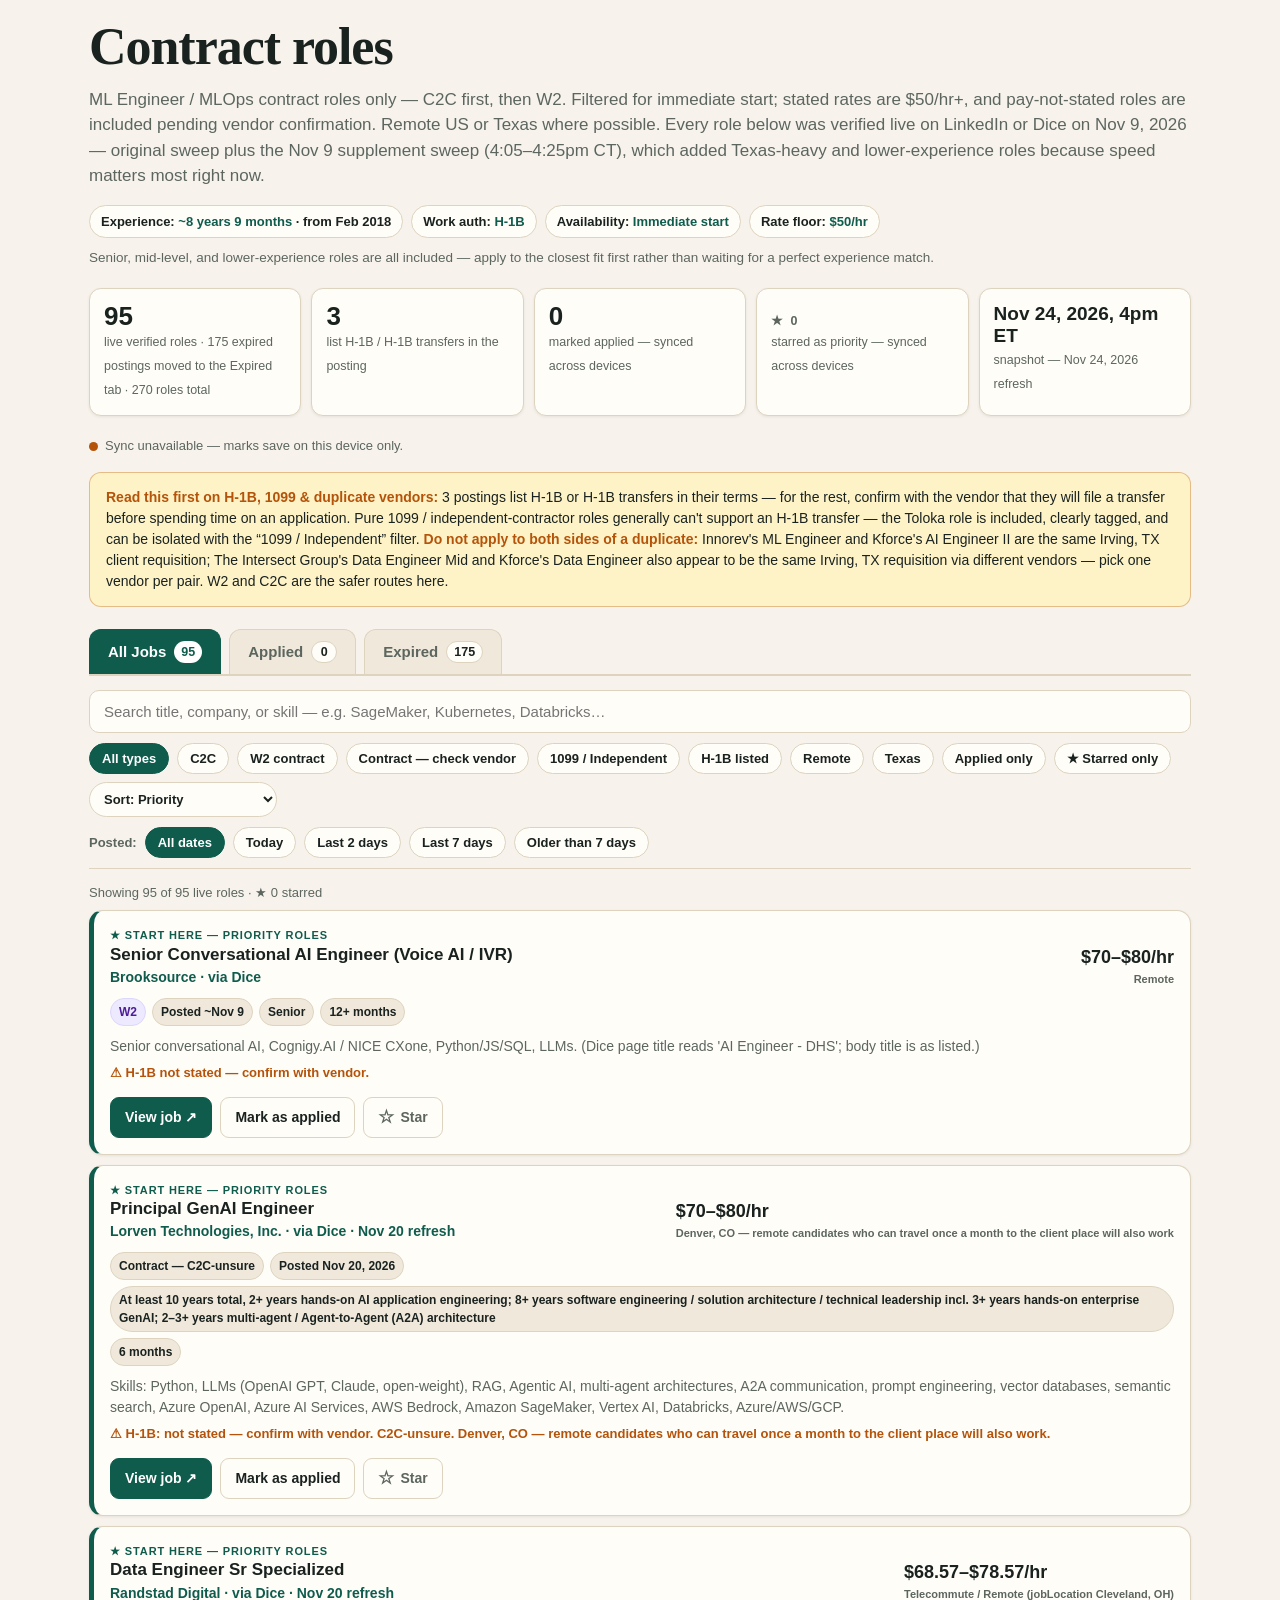
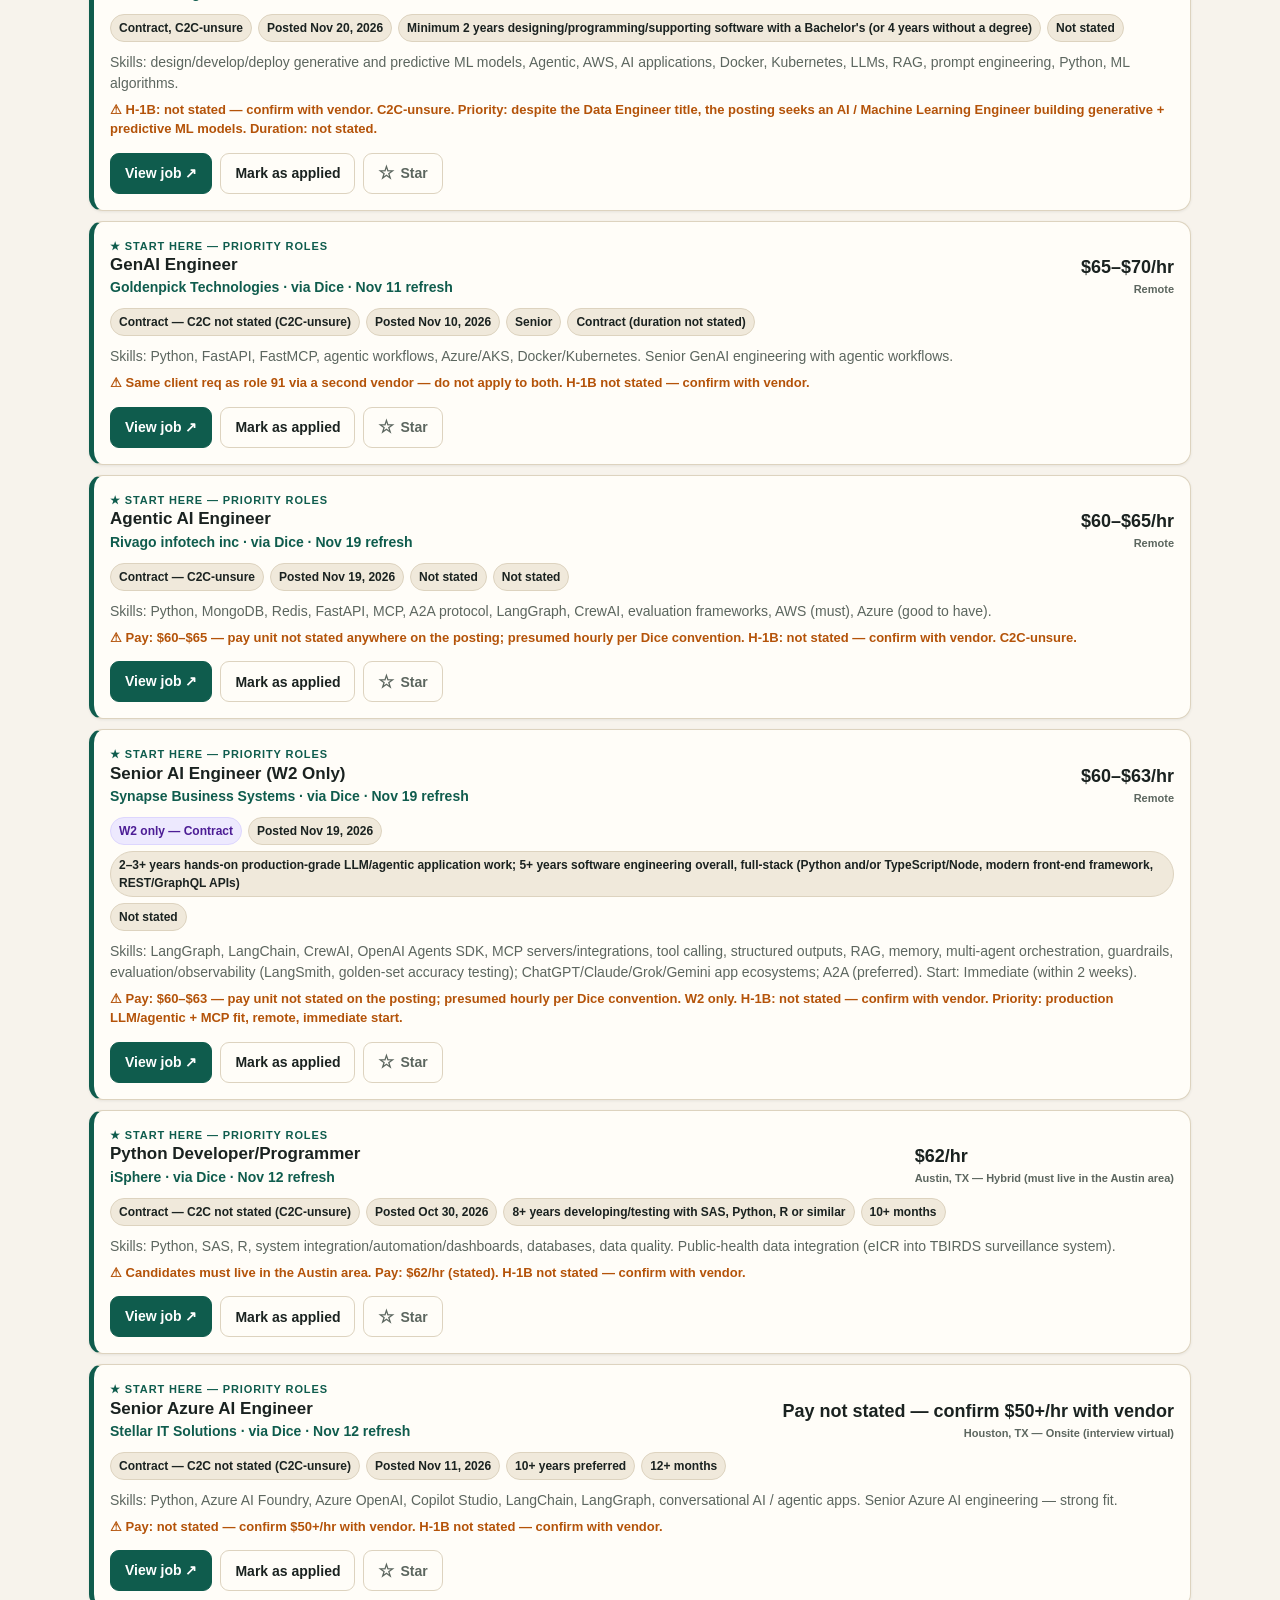
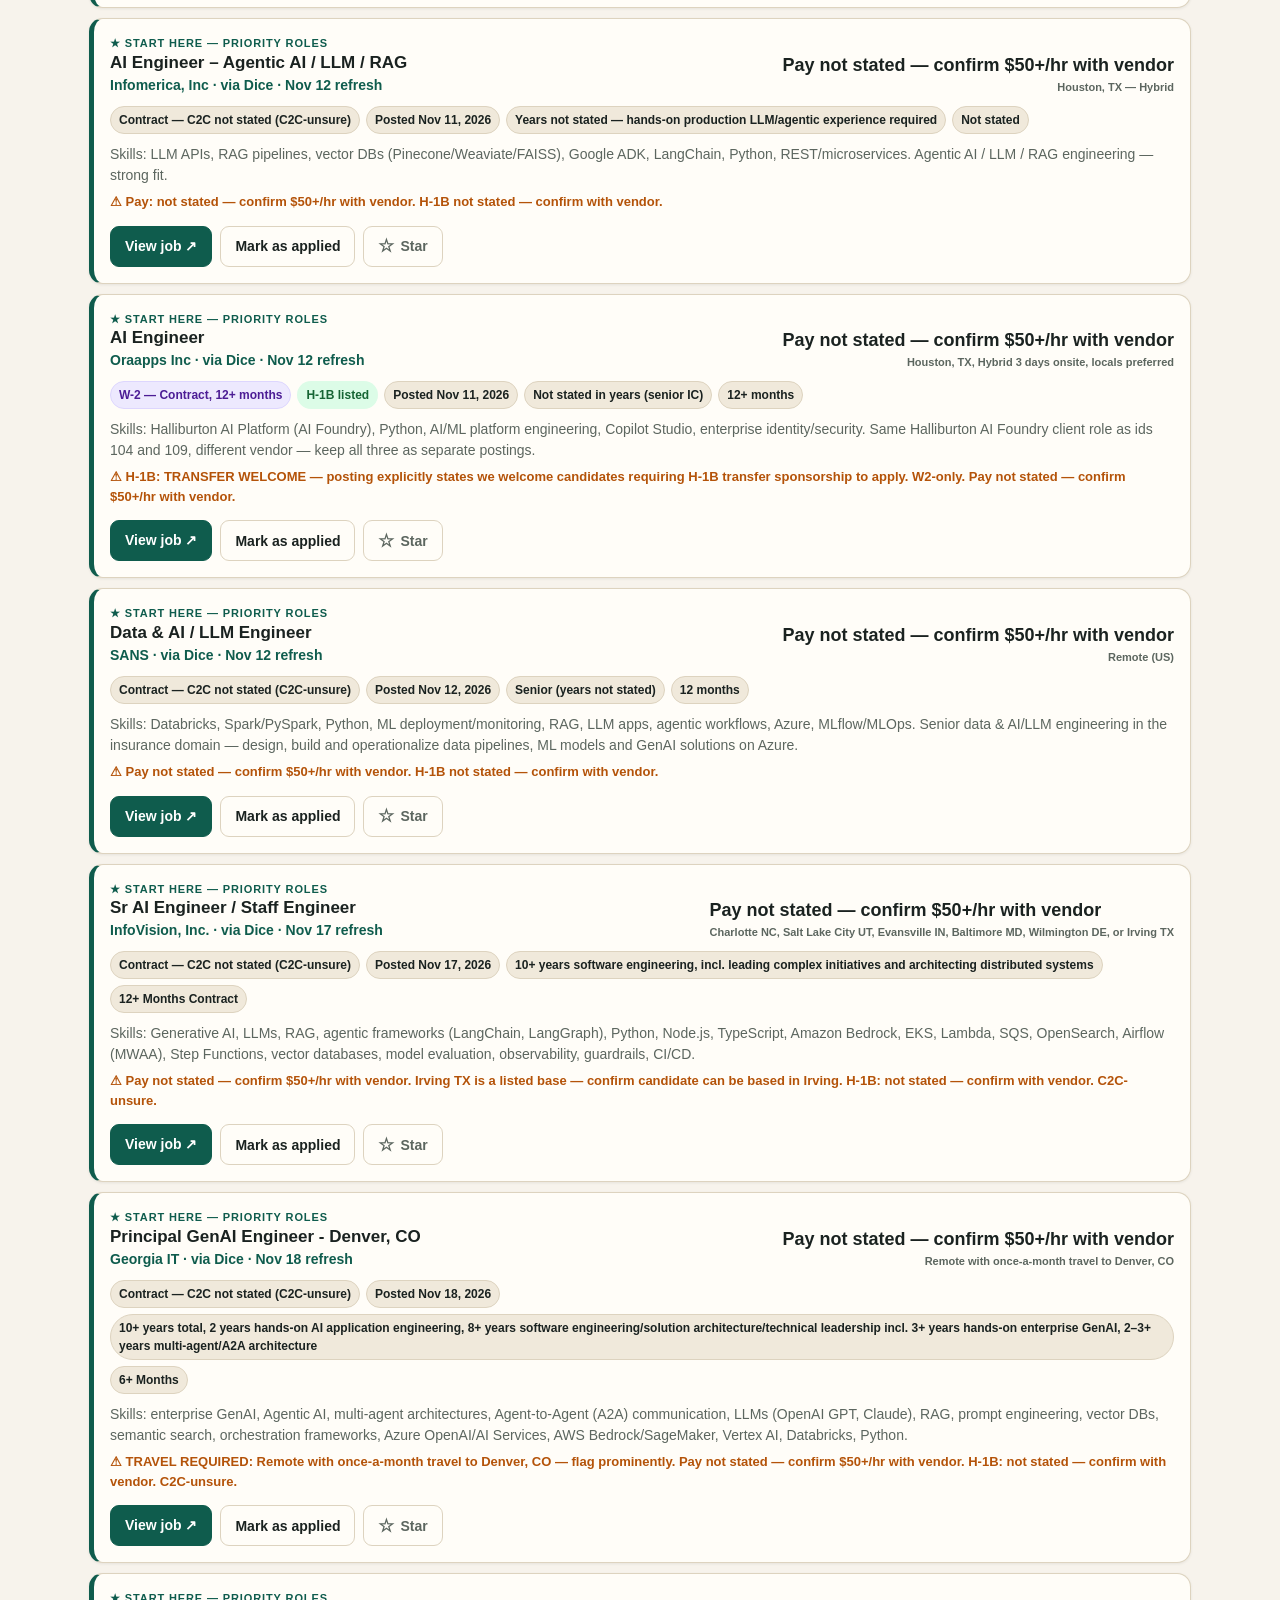
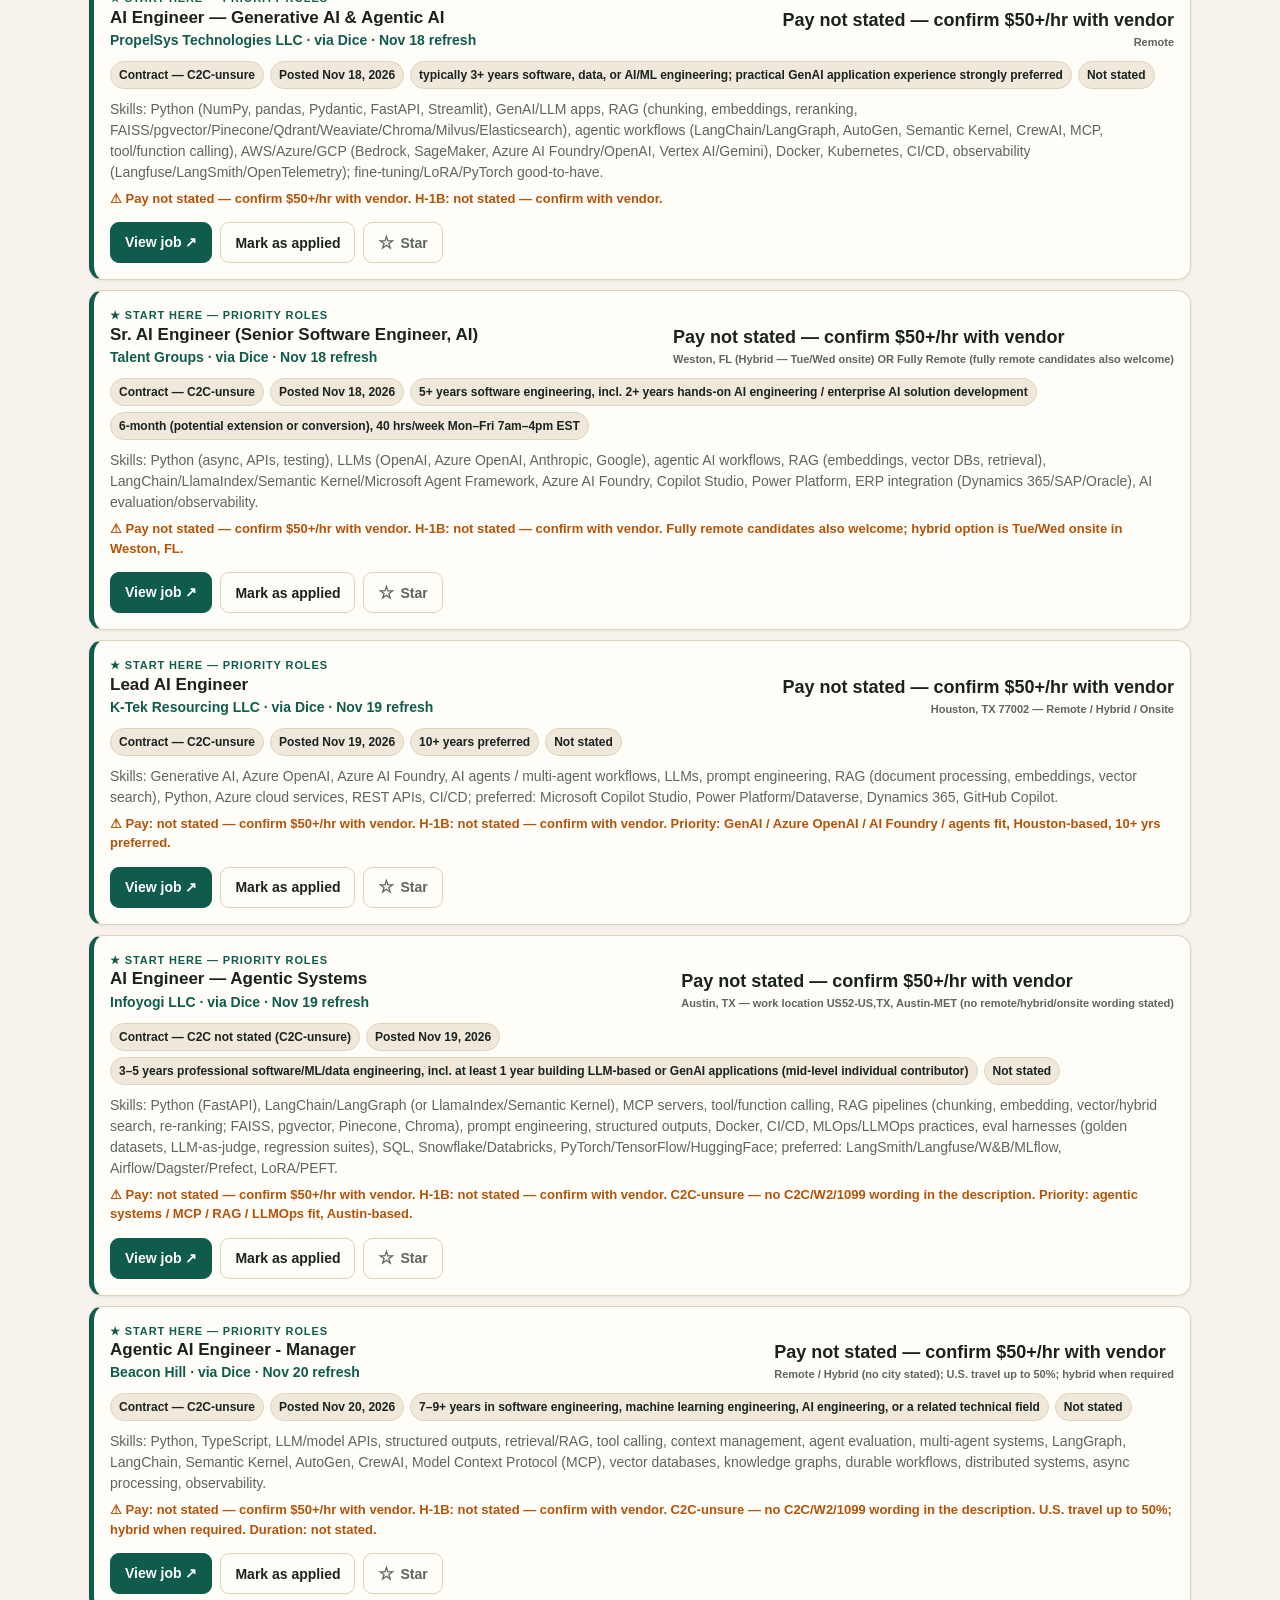
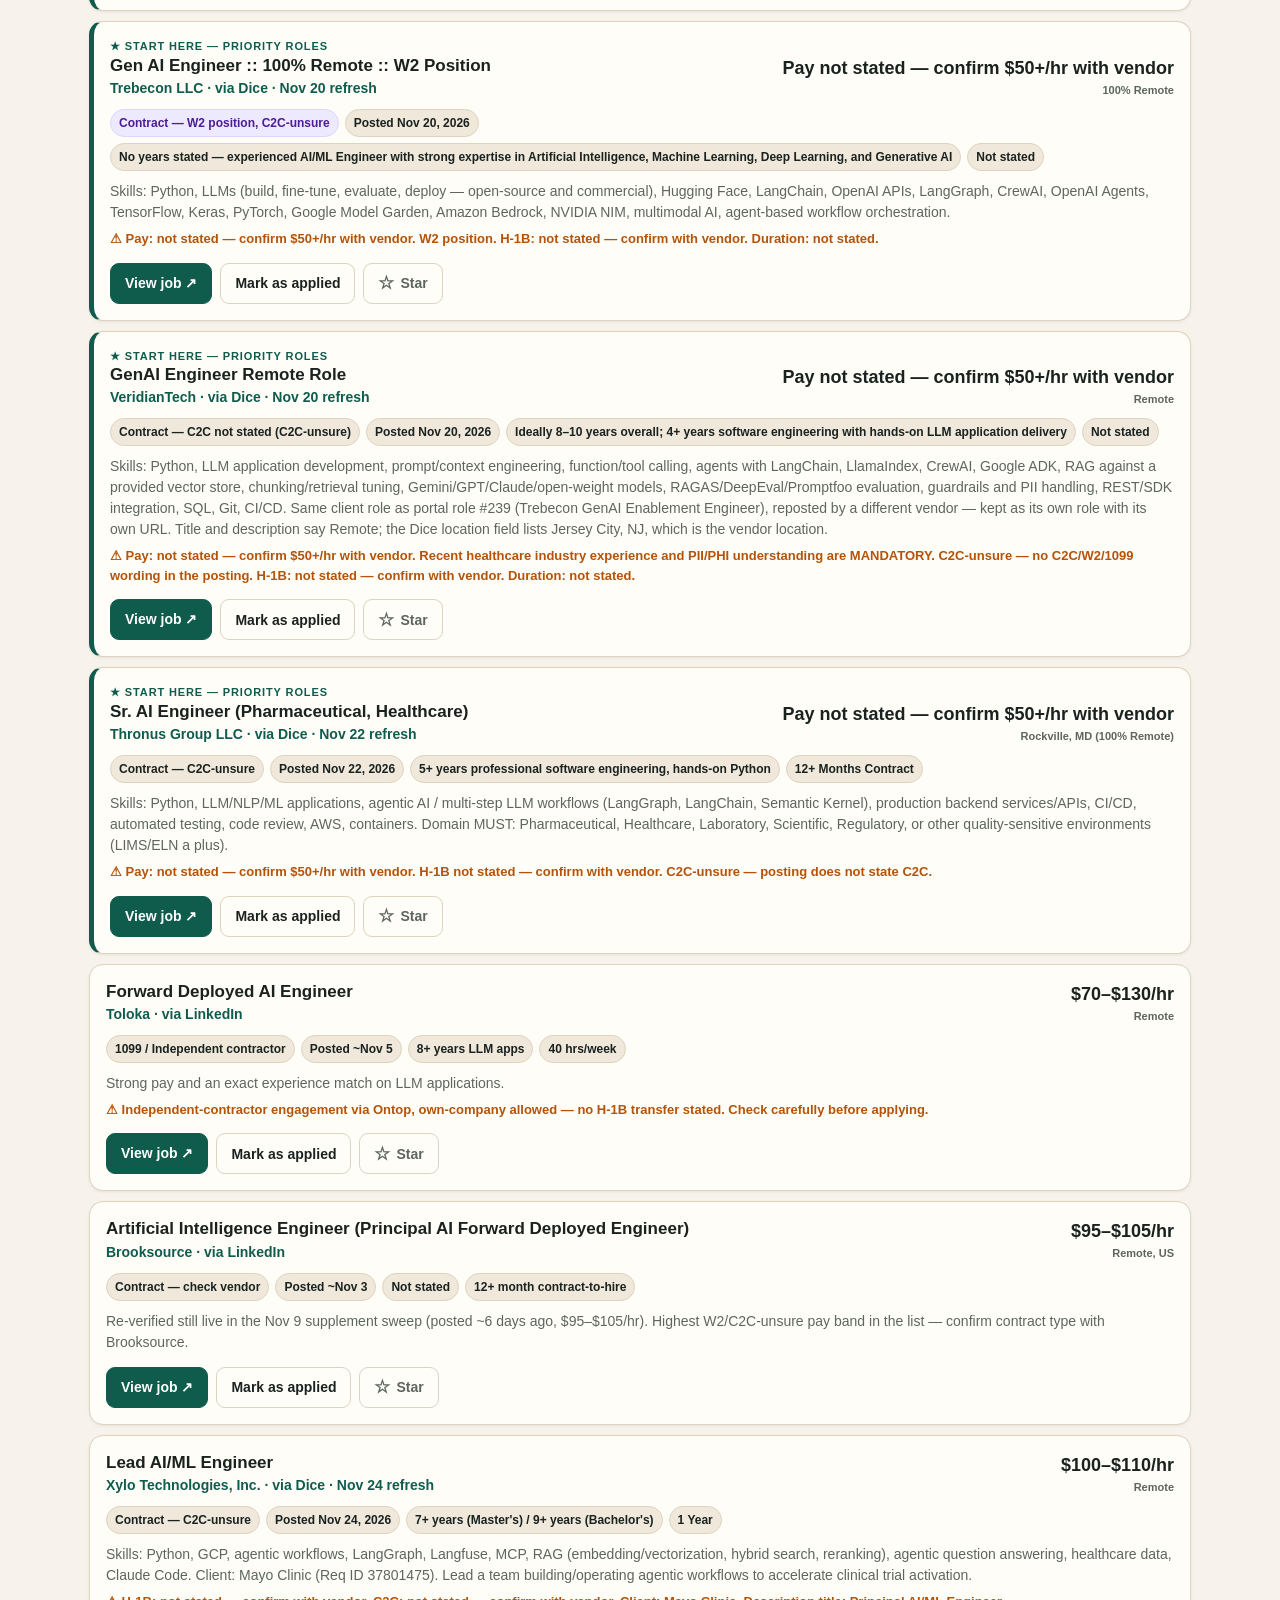
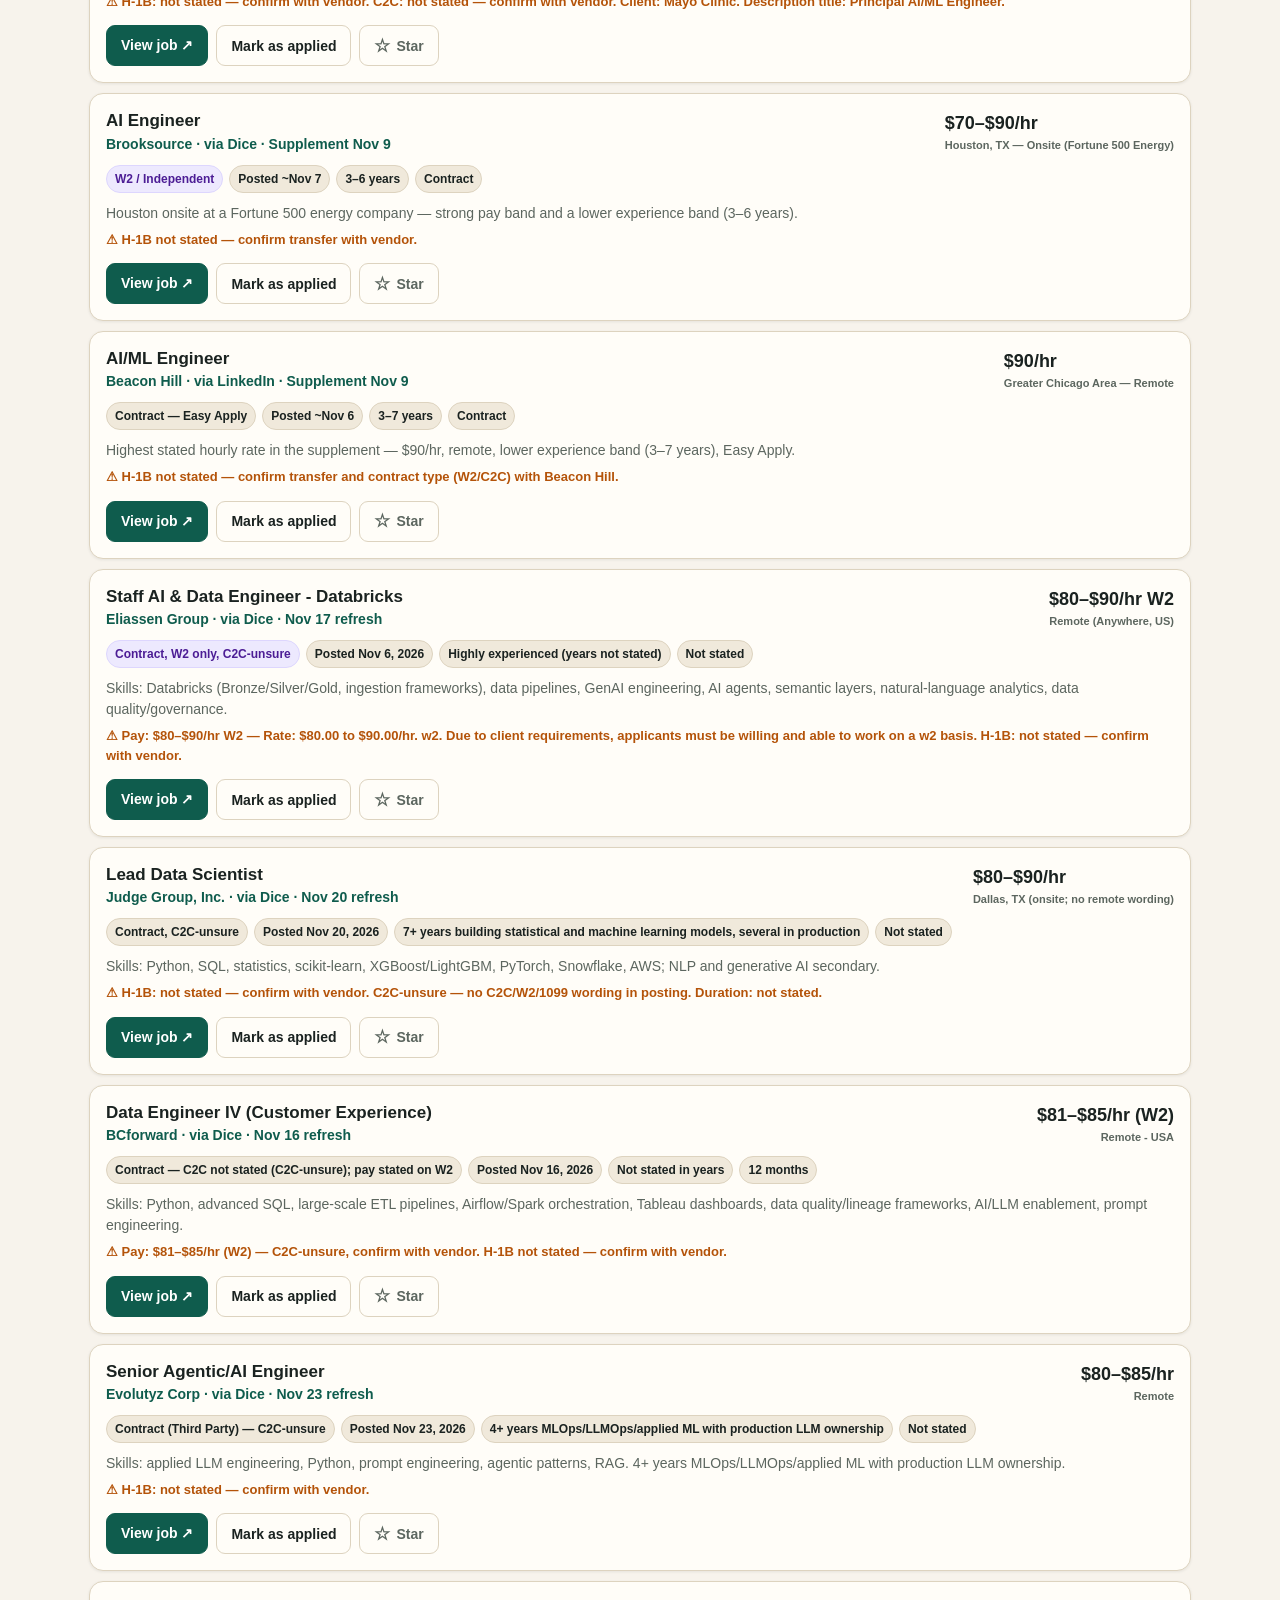
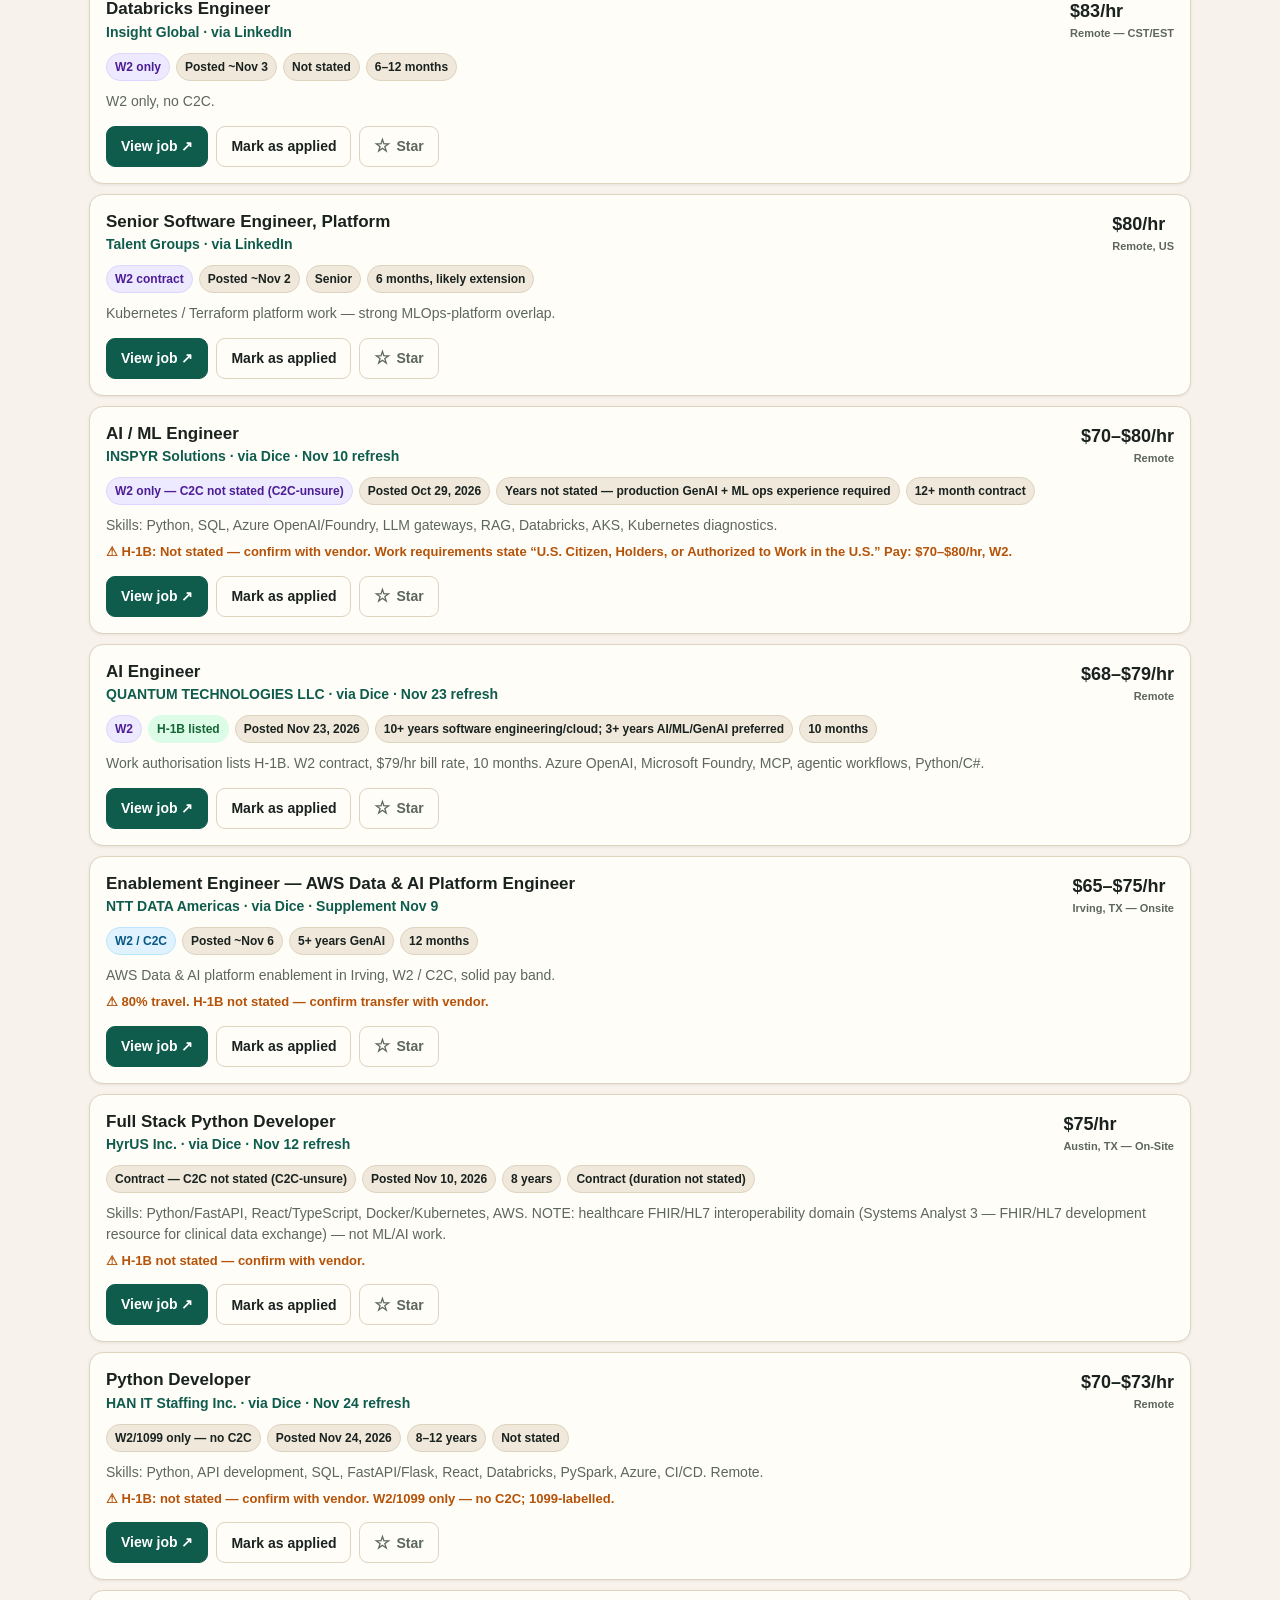
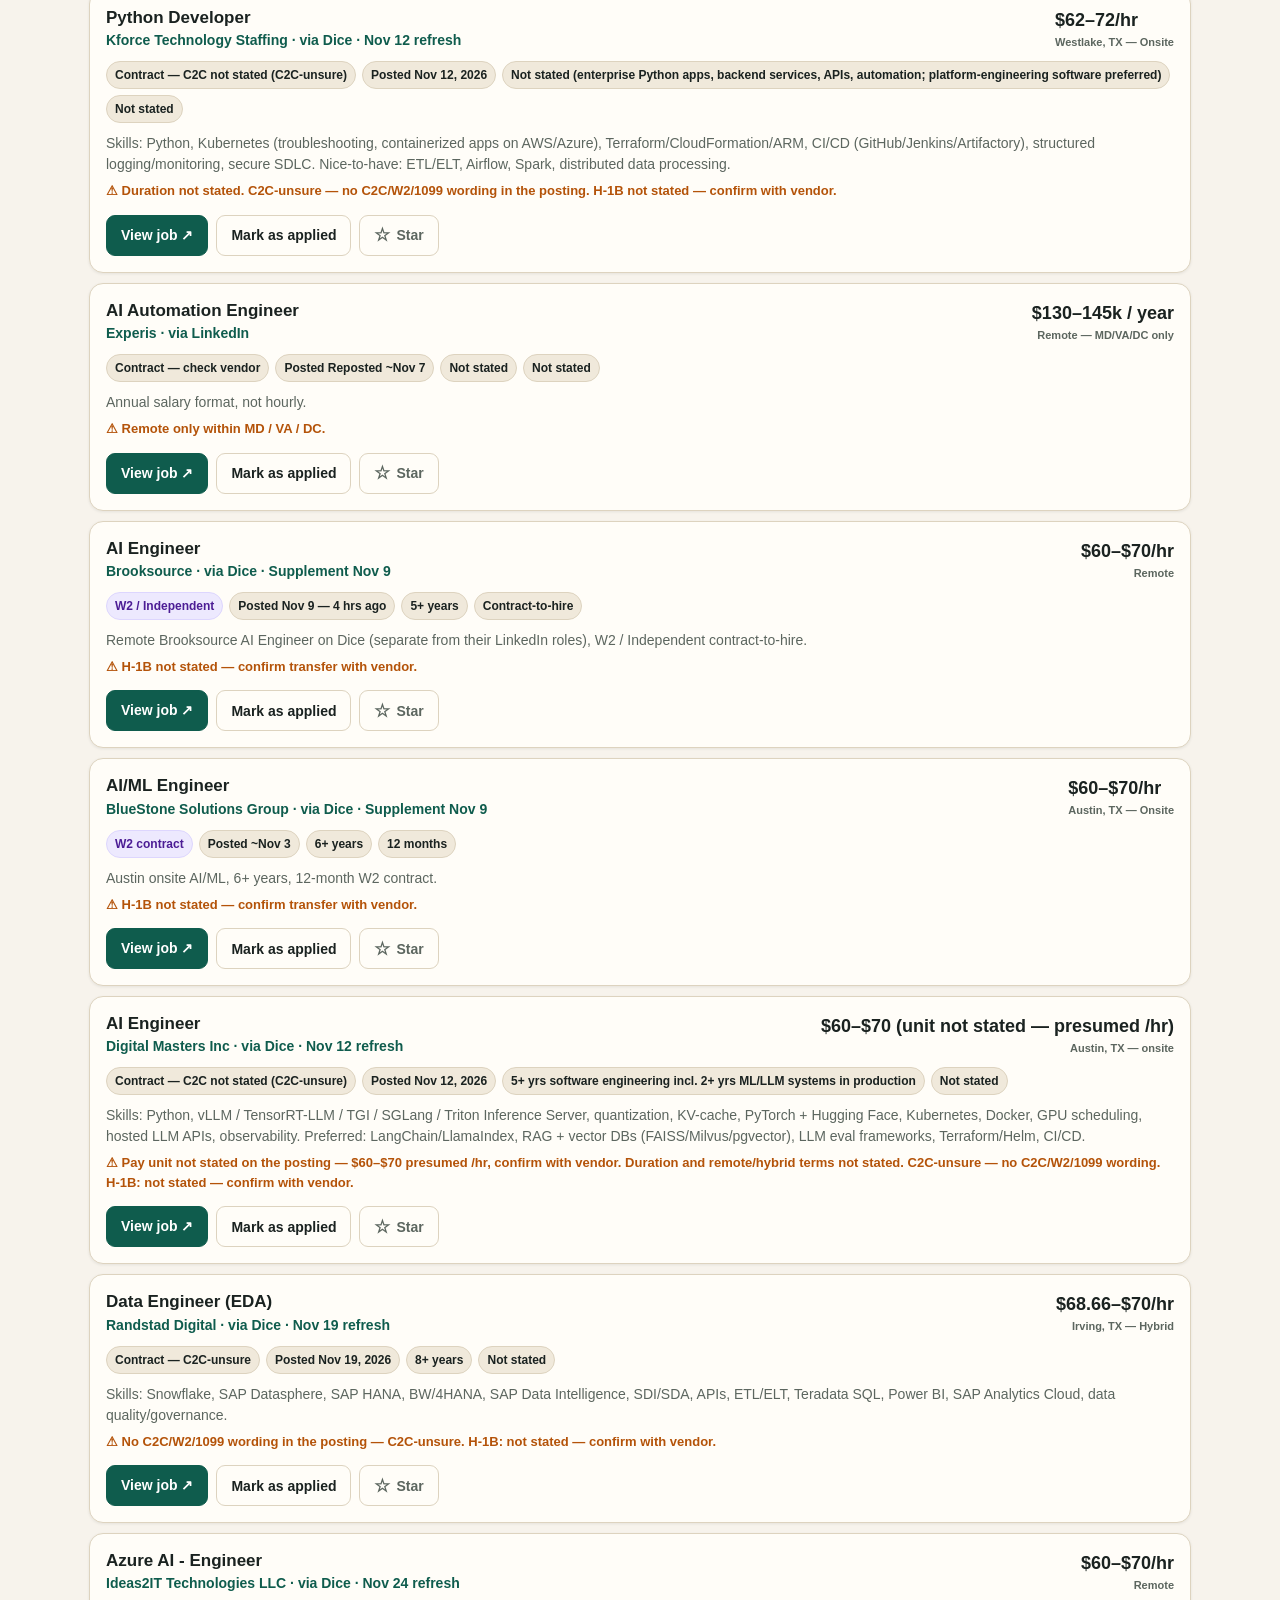
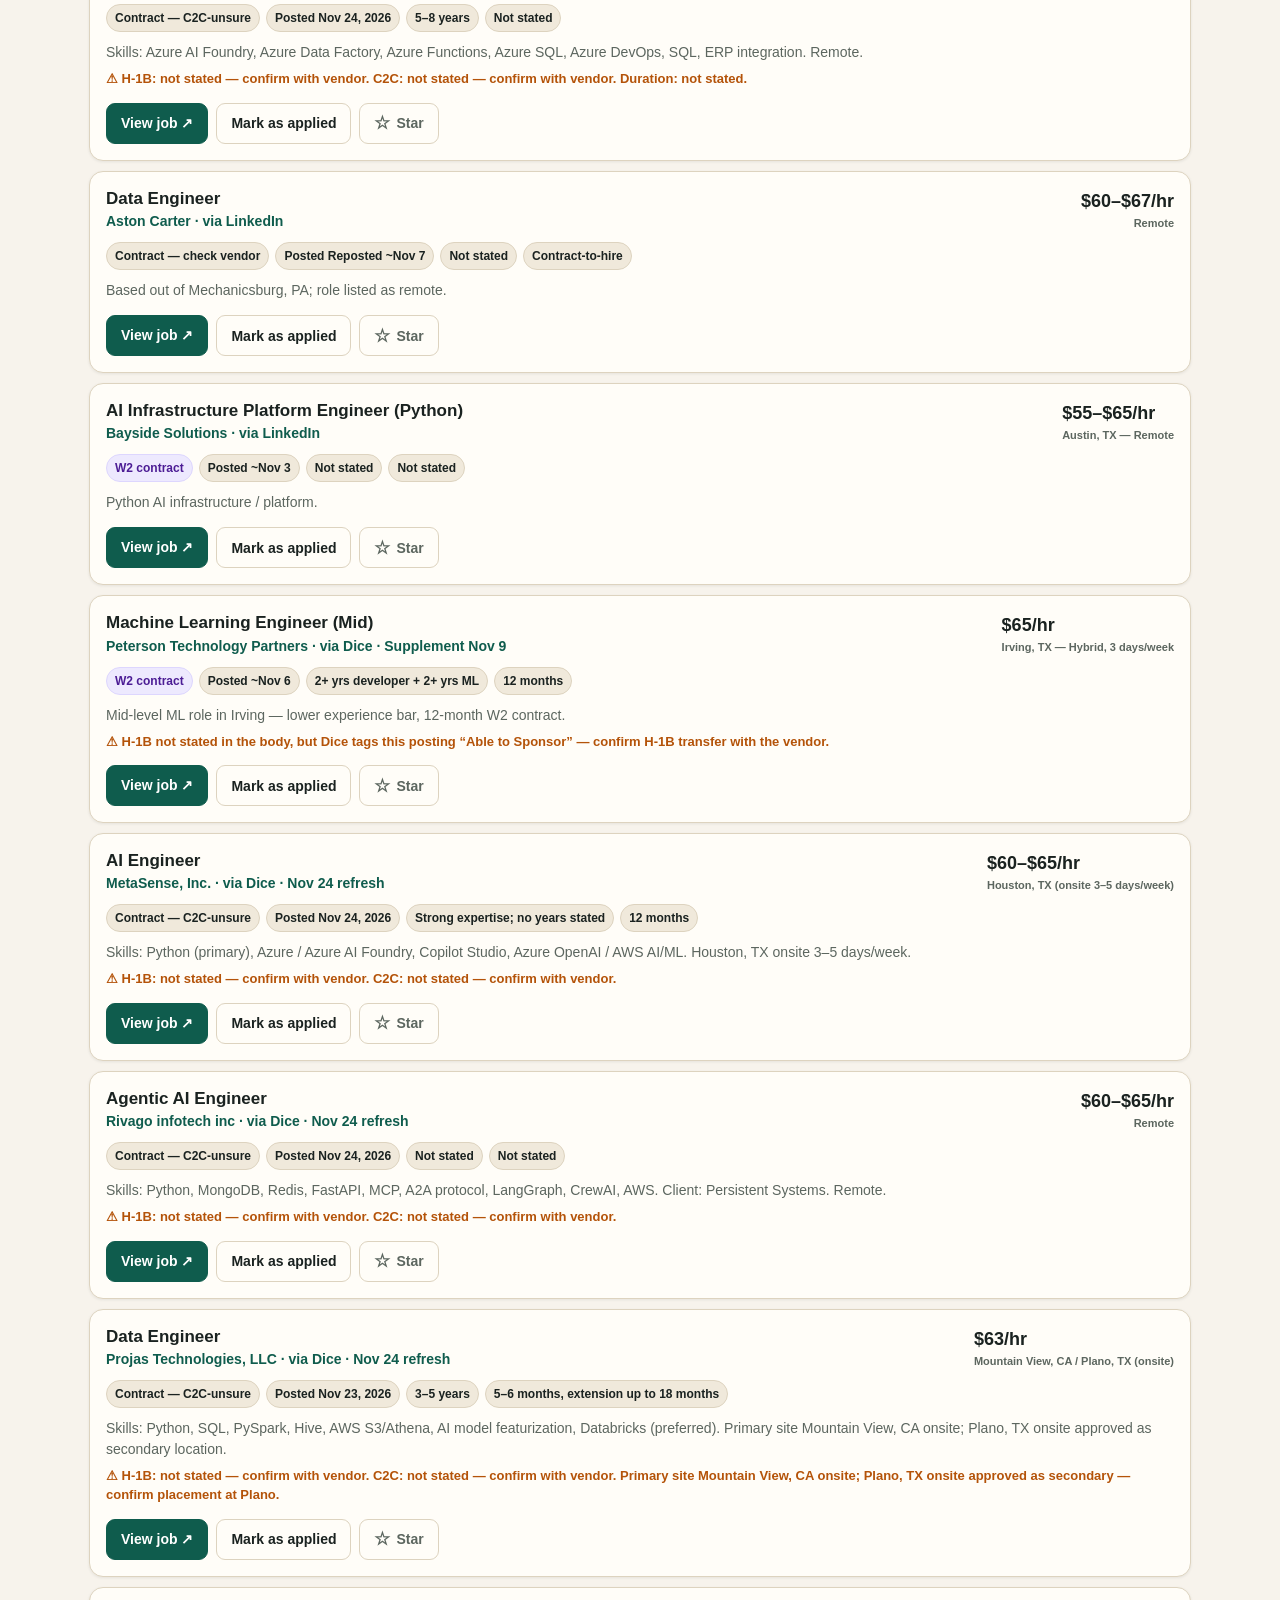
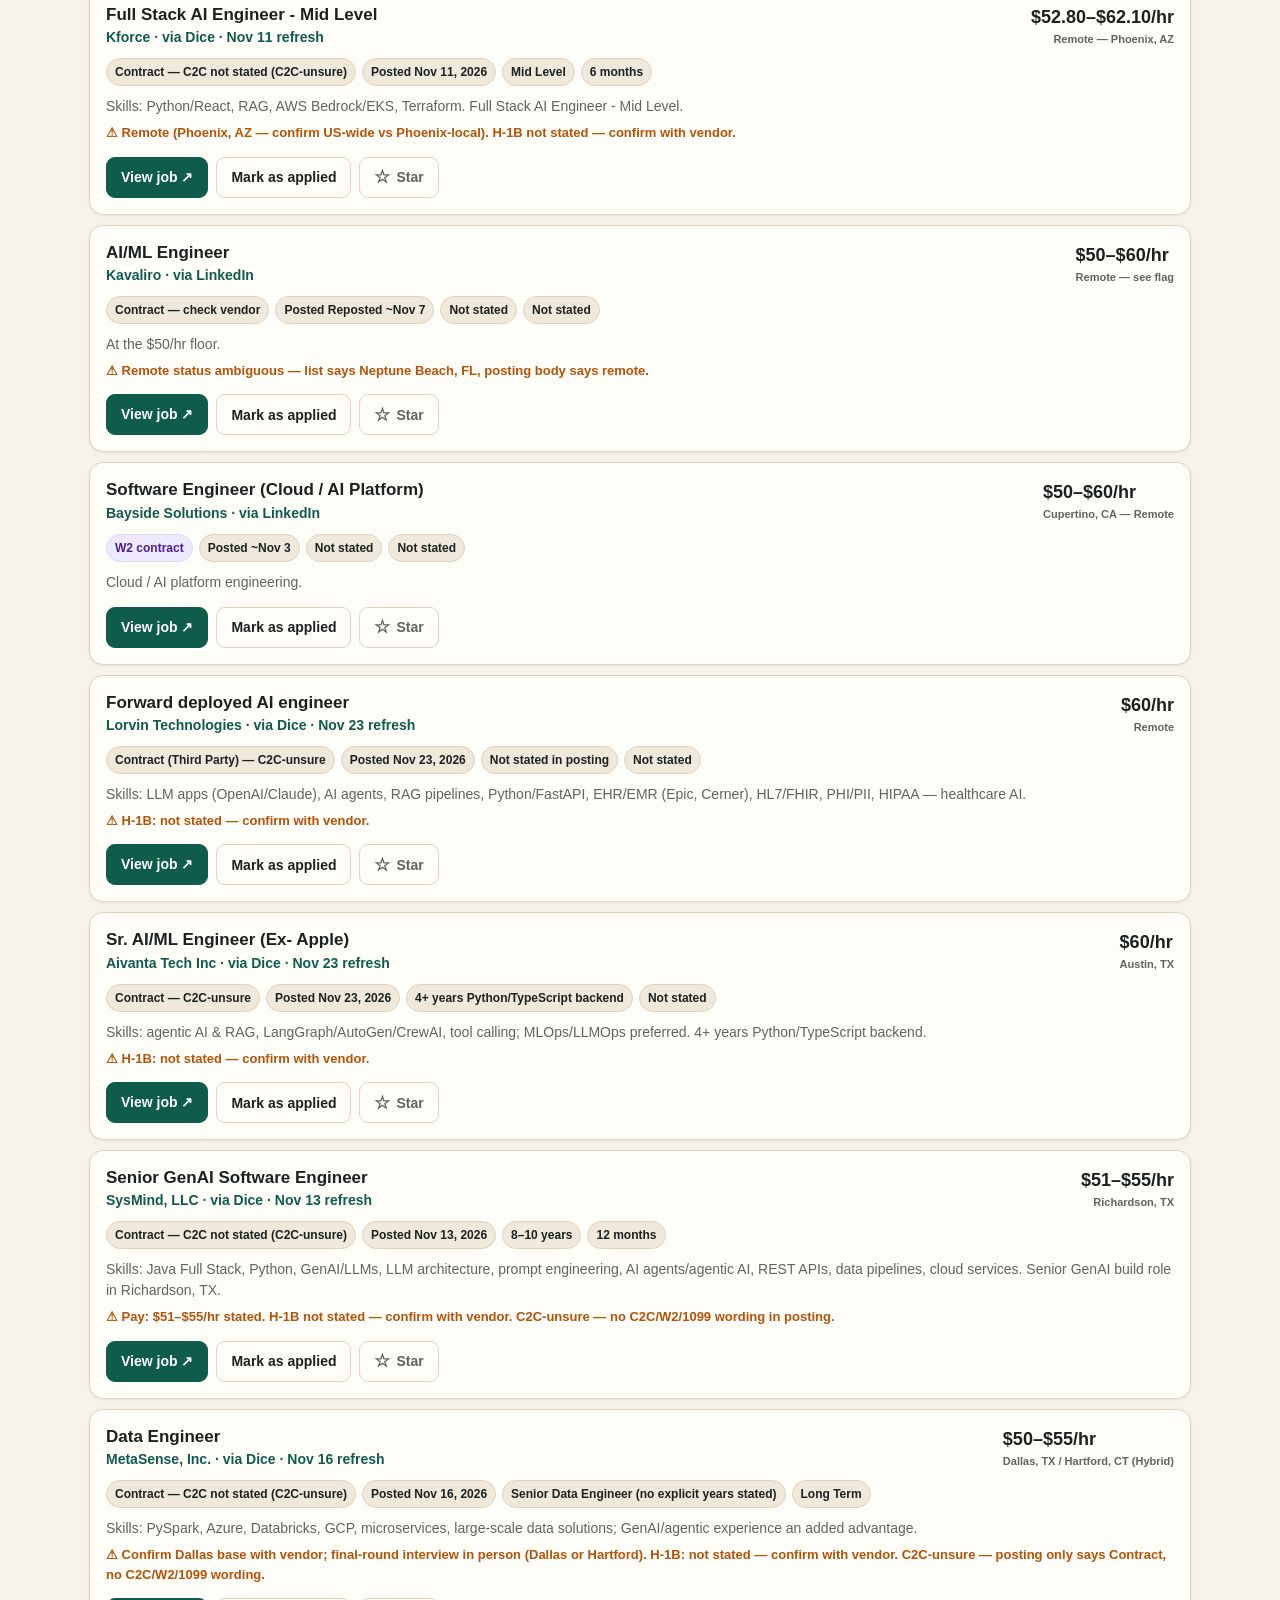
==== tmp/index.html @ b34ddee2 "Stage new index.html in tmp for replacement" ====
<!-- GENERATED by scripts/build.py — do not hand-edit. Edit src/ and data/roles.json, then run: python3 scripts/build.py -->
<!doctype html>
<html lang="en">
<head>
<meta charset="utf-8">
<meta name="viewport" content="width=device-width, initial-scale=1, viewport-fit=cover">
<meta name="color-scheme" content="light dark">
<link rel="icon" href="data:,">
<title>Contract Portal</title>
<script>
window.va = window.va || function () { (window.vaq = window.vaq || []).push(arguments); };
</script>
<script defer src="[data-uri]"></script>
<style>
:root{
  --bg:#f7f3ec; --surface:#fffdf8; --surface2:#f0e9db; --ink:#1a2220; --muted:#5c665f; --line:#ddd3bf;
  --teal:#0f5c4d; --teal-ink:#fff; --amber:#b45309; --amber-bg:#fef3c7; --green-bg:#dcfce7; --green:#166534;
  --gold:#d97706; --gold-bg:#fef3c7; --gold-ink:#92400e; --gold-line:#f59e0b;
  --red:#991b1b; --shadow:0 1px 3px rgba(26,34,32,.08);
}
@media (prefers-color-scheme: dark){
  :root{ --bg:#121614; --surface:#1c2220; --surface2:#242c29; --ink:#ece8df; --muted:#a8b0aa; --line:#333d39; --teal:#2a9d84; --teal-ink:#0b1513; --amber:#fbbf24; --amber-bg:#3a2e12; --green-bg:#14301e; --green:#86efac; --gold:#fbbf24; --gold-bg:#3a2e12; --gold-ink:#fcd34d; --gold-line:#b45309; --shadow:none; }
}
*{box-sizing:border-box}
body{margin:0;background:var(--bg);color:var(--ink);font-family: ui-sans-system, -apple-system, Segoe UI, Roboto, Helvetica, Arial, sans-serif;line-height:1.5}
a{color:var(--teal)}
.wrap{max-width:1150px;margin:0 auto;padding:20px 24px 48px}
@media(max-width:640px){.wrap{padding:20px 16px 48px}}
h1,h2{font-family: Georgia, 'Times New Roman', serif; letter-spacing:-.02em; line-height:1.05; margin:0}
h1{font-size:clamp(32px,6vw,52px)}
.lede{font-size:17px;color:var(--muted);margin:12px 0 0}
.profile{display:flex;flex-wrap:wrap;gap:8px;margin-top:16px}
.chip{border:1px solid var(--line);background:var(--surface);border-radius:999px;padding:6px 11px;font-size:13px;font-weight:600}
.chip strong{color:var(--teal)}
.stats{display:grid;grid-template-columns:repeat(5,1fr);gap:10px;margin:20px 0}
@media(max-width:900px){.stats{grid-template-columns:repeat(3,1fr)}}
@media(max-width:640px){.stats{grid-template-columns:1fr 1fr}}
.stat{background:var(--surface);border:1px solid var(--line);border-radius:12px;padding:14px;box-shadow:var(--shadow)}
.stat b{font-size:26px;display:block;line-height:1}
.stat span{font-size:12.5px;color:var(--muted)}
.stat-date b{font-size:19px;line-height:1.15}
.stat-star b{color:var(--gold)}
.notice{background:var(--amber-bg);border:1px solid color-mix(in srgb, var(--amber) 35%, transparent);border-radius:12px;padding:14px 16px;font-size:14px}
.notice strong{color:var(--amber)}
.controls{position:sticky;top:0;z-index:5;background:var(--bg);padding:14px 0 10px;border-bottom:1px solid var(--line)}
.search{width:100%;padding:12px 14px;border-radius:10px;border:1px solid var(--line);background:var(--surface);color:var(--ink);font-size:15px}
.filters{display:flex;flex-wrap:wrap;gap:8px;margin-top:10px;align-items:center}
.pill{border:1px solid var(--line);background:var(--surface);color:var(--ink);padding:7px 12px;border-radius:999px;font-size:13px;font-weight:600;cursor:pointer}
.pill[aria-pressed="true"]{background:var(--teal);color:var(--teal-ink);border-color:var(--teal)}
select{padding:8px 10px;border-radius:999px;border:1px solid var(--line);background:var(--surface);color:var(--ink);font-size:13px;font-weight:600}
.countline{font-size:13px;color:var(--muted);margin:14px 0 8px}
.job{background:var(--surface);border:1px solid var(--line);border-radius:14px;padding:16px;margin-bottom:10px;box-shadow:var(--shadow)}
.job.top{border-left:5px solid var(--teal)}
.job-head{display:flex;justify-content:space-between;gap:14px;flex-wrap:wrap}
.job h3{margin:0;font-size:17px;line-height:1.25}
.job h3 a{color:var(--ink);text-decoration:none}
.job h3 a:hover{text-decoration:underline}
.company{font-weight:700;color:var(--teal);font-size:14px;margin-top:2px}
.pay{font-size:18px;font-weight:800;white-space:nowrap}
.pay small{display:block;font-size:11px;font-weight:600;color:var(--muted);text-align:right}
.meta{display:flex;flex-wrap:wrap;gap:6px;margin-top:10px}
.tag{font-size:12px;font-weight:700;padding:4px 8px;border-radius:999px;background:var(--surface2);border:1px solid var(--line)}
.tag.c2c{background:#e0f2fe;border-color:#bae6fd;color:#075985}
.tag.w2{background:#ede9fe;border-color:#ddd6fe;color:#4c1d95}
.tag.h1b{background:var(--green-bg);color:var(--green);border-color:transparent}
.tag.priority{background:var(--gold-bg);color:var(--gold-ink);border-color:var(--gold-line)}
@media(prefers-color-scheme: dark){.tag.c2c{background:#0c2d3a;color:#7dd3fc}.tag.w2{background:#2e1a47;color:#c4b5fd}}
.desc{font-size:14px;color:var(--muted);margin:10px 0 0}
.flag{font-size:13px;color:var(--amber);font-weight:600;margin-top:6px}
.actions{display:flex;gap:8px;flex-wrap:wrap;margin-top:14px}
.btn{border-radius:9px;padding:9px 14px;font-size:14px;font-weight:700;cursor:pointer;text-decoration:none;display:inline-flex;align-items:center;gap:6px;border:1px solid var(--line)}
.btn-primary{background:var(--teal);color:var(--teal-ink);border-color:var(--teal)}
.btn-applied{background:var(--surface);color:var(--ink)}
.btn-applied.on{background:var(--green-bg);color:var(--green);border-color:var(--green)}
.btn-star{background:var(--surface);color:var(--muted)}
.btn-star .star-glyph{font-size:18px;line-height:1;color:var(--muted)}
.btn-star.on{background:var(--gold-bg);color:var(--gold-ink);border-color:var(--gold-line)}
.btn-star.on .star-glyph{color:var(--gold)}
.job.starred{border-color:var(--gold-line)}
.job.expired{opacity:.62;background:var(--surface2)}
.tag.expired-badge{background:#fee2e2;border-color:#fecaca;color:#991b1b}
@media(prefers-color-scheme: dark){.tag.expired-badge{background:#3a1414;border-color:#7f1d1d;color:#fca5a5}}
.expired-note{font-size:13.5px;font-weight:700;color:var(--red);margin-top:8px}
.empty{padding:32px;text-align:center;color:var(--muted);border:1px dashed var(--line);border-radius:12px}
footer{margin-top:28px;font-size:13px;color:var(--muted);border-top:1px solid var(--line);padding-top:16px}
.priority-label{font-size:11px;letter-spacing:.08em;text-transform:uppercase;font-weight:800;color:var(--teal)}
.sync-status{font-size:13px;color:var(--muted);margin:0 0 16px;display:flex;align-items:center;gap:7px}
.sync-dot{width:9px;height:9px;border-radius:50%;background:var(--amber);flex:none}
.sync-status.live .sync-dot{background:var(--green)}
.view-tabs{display:flex;gap:8px;margin:22px 0 0;border-bottom:2px solid var(--line)}
.view-tab{appearance:none;border:1px solid var(--line);border-bottom:none;background:var(--surface2);color:var(--muted);padding:11px 18px;border-radius:12px 12px 0 0;font-size:15px;font-weight:800;cursor:pointer;display:inline-flex;align-items:center;gap:8px}
.view-tab[aria-selected="true"]{background:var(--teal);color:var(--teal-ink);border-color:var(--teal)}
.view-tab:focus-visible{outline:3px solid var(--gold-line);outline-offset:2px}
.tab-count{display:inline-flex;align-items:center;justify-content:center;min-width:26px;height:22px;padding:0 7px;border-radius:999px;background:var(--surface);color:var(--teal);font-size:12.5px;font-weight:800;line-height:1}
.view-tab[aria-selected="true"] .tab-count{background:var(--teal-ink);color:var(--teal)}
.view-tab:not([aria-selected="true"]) .tab-count{background:var(--surface);border:1px solid var(--line);color:var(--ink)}
@media(max-width:520px){.view-tab{flex:1;justify-content:center;padding:11px 10px}}
</style>
<body>
<div class="wrap">
  <header>
    <h1>Contract roles</h1>
    <p class="lede">ML Engineer / MLOps contract roles only — C2C first, then W2. Filtered for immediate start; stated rates are $50/hr+, and pay-not-stated roles are included pending vendor confirmation. Remote US or Texas where possible. Every role below was verified live on LinkedIn or Dice on Nov 9, 2026 — original sweep plus the Nov 9 supplement sweep (4:05–4:25pm CT), which added Texas-heavy and lower-experience roles because speed matters most right now.</p>
    <div class="profile">
      <span class="chip">Experience: <strong>~8 years 9 months</strong> · from Feb 2018</span>
      <span class="chip">Work auth: <strong>H-1B</strong></span>
      <span class="chip">Availability: <strong>Immediate start</strong></span>
      <span class="chip">Rate floor: <strong>$50/hr</strong></span>
    </div>
    <p style="font-size:13.5px;color:var(--muted);margin:10px 0 0">Senior, mid-level, and lower-experience roles are all included — apply to the closest fit first rather than waiting for a perfect experience match.</p>
    <div class="stats">
      <div class="stat"><b id="statTotal">95</b><span>live verified roles · 175 expired postings moved to the Expired tab · 270 roles total</span></div>
      <div class="stat"><b>3</b><span>list H-1B / H-1B transfers in the posting</span></div>
      <div class="stat"><b id="statApplied">0</b><span>marked applied — synced across devices</span></div>
      <div class="stat stat-star"><b><span aria-hidden="true">★</span> <span id="statStarred">0</span></b><span>starred as priority — synced across devices</span></div>
      <div class="stat stat-date"><b>Nov 24, 2026, 4pm ET</b><span>snapshot — Nov 24, 2026 refresh</span></div>
    </div>
    <p class="sync-status" id="syncStatus" role="status"><span class="sync-dot" aria-hidden="true"></span><span id="syncStatusText">Sync: connecting…</span></p>
    <div class="notice"><strong>Read this first on H-1B, 1099 &amp; duplicate vendors:</strong> 3 postings list H-1B or H-1B transfers in their terms — for the rest, confirm with the vendor that they will file a transfer before spending time on an application. Pure 1099 / independent-contractor roles generally can't support an H-1B transfer — the Toloka role is included, clearly tagged, and can be isolated with the “1099 / Independent” filter. <strong>Do not apply to both sides of a duplicate:</strong> Innorev's ML Engineer and Kforce's AI Engineer II are the same Irving, TX client requisition; The Intersect Group's Data Engineer Mid and Kforce's Data Engineer also appear to be the same Irving, TX requisition via different vendors — pick one vendor per pair. W2 and C2C are the safer routes here.</div>
  </header>

  <nav class="view-tabs" aria-label="Job views">
    <button class="view-tab" id="tabAll" data-view="all" role="tab" aria-selected="true">All Jobs <span class="tab-count" id="tabAllCount">95</span></button>
    <button class="view-tab" id="tabApplied" data-view="applied" role="tab" aria-selected="false">Applied <span class="tab-count" id="tabAppliedCount">0</span></button>
    <button class="view-tab" id="tabExpired" data-view="expired" role="tab" aria-selected="false">Expired <span class="tab-count" id="tabExpiredCount">175</span></button>
  </nav>

  <div class="controls">
    <input class="search" id="q" type="search" placeholder="Search title, company, or skill — e.g. SageMaker, Kubernetes, Databricks…" aria-label="Search jobs">
    <div class="filters" role="group" aria-label="Filters">
      <button class="pill" data-f="all" aria-pressed="true">All types</button>
      <button class="pill" data-f="c2c" aria-pressed="false">C2C</button>
      <button class="pill" data-f="w2" aria-pressed="false">W2 contract</button>
      <button class="pill" data-f="unsure" aria-pressed="false">Contract — check vendor</button>
      <button class="pill" data-f="1099" aria-pressed="false">1099 / Independent</button>
      <button class="pill" data-f="h1b" aria-pressed="false">H-1B listed</button>
      <button class="pill" data-f="remote" aria-pressed="false">Remote</button>
      <button class="pill" data-f="texas" aria-pressed="false">Texas</button>
      <button class="pill" data-f="applied" aria-pressed="false">Applied only</button>
      <button class="pill" data-f="starred" aria-pressed="false">★ Starred only</button>
      <select id="sort" aria-label="Sort jobs">
        <option value="priority">Sort: Priority</option>
        <option value="pay">Sort: Pay — high to low</option>
        <option value="new">Sort: Most recent</option>
      </select>
    </div>
    <div class="filters" role="group" aria-label="Posted date filters">
      <span style="font-size:13px;font-weight:700;color:var(--muted)">Posted:</span>
      <button class="pill" data-d="all" aria-pressed="true">All dates</button>
      <button class="pill" data-d="today" aria-pressed="false">Today</button>
      <button class="pill" data-d="last2" aria-pressed="false">Last 2 days</button>
      <button class="pill" data-d="last7" aria-pressed="false">Last 7 days</button>
      <button class="pill" data-d="older" aria-pressed="false">Older than 7 days</button>
    </div>
  </div>

  <p class="countline" id="countLine"></p>
  <main id="list"></main>
  <div id="empty" class="empty" hidden>No roles match those filters. Try clearing the search or picking “All types.”</div>

  <footer>
    <p><strong>How “Applied” works:</strong> Tapping <em>Mark as applied</em> moves the role out of the All Jobs list and into the Applied tab at the top, and saves the mark to the shared cloud database, so it syncs in real time to every phone or browser that opens this page — and it is still there after you close and reopen the page. A copy is also kept on this device as a fallback if the cloud connection is unavailable. Marking does not submit an application. Always apply on the actual LinkedIn / Dice posting via “View job.” In the Applied tab, tap <em>✓ Applied</em> again to un-mark a role — it will move back to the All Jobs list on every device.</p>
    <p><strong>How stars work:</strong> Tapping the ☆ <em>Star</em> button marks a role as a priority — it gets a filled gold ★ and a “Priority” badge, and the “★ Starred only” filter shows just those roles. Stars sync across devices the same way Applied marks do, with a copy kept on this device as a fallback. Tap the star again to remove it everywhere.</p>
    <p>Sources: LinkedIn Jobs and Dice, verified live Nov 9, 2026. Original sweep 2:17–2:40pm CT (LinkedIn ~475 items checked, 55 detail pages opened; Dice ~267 items, 18 detail pages). Supplement sweep Nov 9, 2026, 4:05–4:25pm CT added 25 checked roles: 21 are new cards below and 4 were already listed, so they were re-verified in place instead of duplicated — JC CORPORATIONS (Dice), Brooksource Principal AI Forward Deployed Engineer, INSPYR Solutions, and BrothersTech MLOps Engineer (visa list USC / GC / EAD / H1B, still live). Excluded after live checks in the original sweep: roles stating no sponsorship / USC–GC only, roles under $50/hr, and onsite roles outside Texas (except the H-1B-listed Las Vegas role, flagged). This is a snapshot fixed at build time — a new sweep is needed for fresher roles. Dice coverage note: second pages of the general Dice searches weren't scanned after the scope narrowed to ML/MLOps/AI/Data/Python, so this is a strong list, not an exhaustive census.</p>
  </footer>
</div>

<script>
window.PORTAL_DATA = {"snapshot": "Nov 24, 2026, 4pm ET", "totals": {"live":95,"expired":175,"total":270}, "jobs": [
{"id":1,"priority":1,"title":"AI Engineer","company":"QUANTUM TECHNOLOGIES LLC","loc":"Remote","pay":"$80–$90/hr","payNum":90,"type":"c2c","typeLabel":"C2C","h1b":true,"posted":"~Oct 29","postedISO":"2026-10-29","exp":"5+ years","dur":"6–15 months","url":"https://www.dice.com/job-detail/552bbc43-dff8-45bf-8ea2-988f9c6149a3","src":"Dice","desc":"Work authorisation lists H-1B. Highest-paying H-1B-listed C2C role in the sweep."},
{"id":2,"priority":1,"title":"AWS AI/ML Engineer","company":"MACHINE LEARNING TECHNOLOGIES LLC","loc":"Austin, TX — Onsite","pay":"$78/hr","payNum":78,"type":"c2c","typeLabel":"C2C","h1b":true,"posted":"~Nov 8","postedISO":"2026-11-08","exp":"4+ years","dur":"8 months + extension","url":"https://www.linkedin.com/jobs/view/4487932561/","src":"LinkedIn","desc":"Closest skill match: SageMaker, Bedrock, EKS, Terraform, MLflow. Work auth lists H-1B."},
{"id":3,"priority":1,"title":"AI Engineer — second posting","company":"QUANTUM TECHNOLOGIES LLC","loc":"Remote","pay":"$60–$65/hr","payNum":65,"type":"c2c","typeLabel":"C2C","h1b":true,"posted":"~Nov 7","postedISO":"2026-11-07","exp":"See flag","dur":"10 months","url":"https://www.dice.com/job-detail/580f6f56-983e-4904-b621-9505b9cf9ee1","src":"Dice","desc":"Work authorisation lists H-1B.","flag":"Asks 10+ years total — above the ~8 years 9 months target, worth a vendor check given the H-1B listing."},
{"id":4,"priority":1,"title":"Snowflake AI Engineer","company":"MACHINE LEARNING TECHNOLOGIES LLC","loc":"Las Vegas, NV — Onsite","pay":"$83/hr","payNum":83,"type":"c2c","typeLabel":"C2C","h1b":true,"posted":"~Nov 5","postedISO":"2026-11-05","exp":"5+ years","dur":"12 months","url":"https://www.linkedin.com/jobs/view/4487384690/","src":"LinkedIn","desc":"Work auth lists H-1B.","flag":"Onsite in Las Vegas — not Texas and not remote."},
{"id":5,"title":"AI Engineer","company":"GDH","loc":"Remote","pay":"$65–$68/hr","payNum":68,"type":"c2c","typeLabel":"C2C","h1b":false,"posted":"~Nov 7","postedISO":"2026-11-07","exp":"7+ years","dur":"Not stated","url":"https://www.dice.com/job-detail/b6e7c66f-5ace-4429-9638-fdff93995b3c","src":"Dice","desc":"C2C-confirmed.","flag":"Requires active IRS MBI clearance."},
{"id":6,"title":"AI Engineer / Architect — Generative AI & Agentic AI","company":"Covetus","loc":"100% Remote","pay":"Pay not stated","payNum":0,"type":"c2c","typeLabel":"W2 / C2C","h1b":false,"posted":"~Nov 3","postedISO":"2026-11-03","exp":"Not stated","dur":"12+ months","url":"https://www.dice.com/job-detail/4355079c-5ffb-4fc1-80e3-116f661e7fbd","src":"Dice","desc":"Title includes “/ Architect” but the role itself is hands-on AI Engineer work."},
{"id":7,"title":"AWS Data Engineer","company":"VDart","loc":"Remote","pay":"$60–$65/hr","payNum":65,"type":"c2c","typeLabel":"C2C","h1b":false,"posted":"~Nov 4","postedISO":"2026-11-04","exp":"Not stated","dur":"6 months","url":"https://www.dice.com/job-detail/35286188-33a4-46db-bc9d-76d30922814d","src":"Dice","desc":"C2C-confirmed AWS data role."},
{"id":8,"title":"Senior/Lead AWS Golden AMI Platform Engineer","company":"Intellisoft Technologies","loc":"Remote","pay":"Pay not stated","payNum":0,"type":"c2c","typeLabel":"W2 / C2C","h1b":false,"posted":"~Nov 3","postedISO":"2026-11-03","exp":"Senior / Lead","dur":"12 months","url":"https://www.dice.com/job-detail/3f71813d-7f91-47f2-8081-77bcd204bd74","src":"Dice","desc":"Platform engineering — AWS, Golden AMI."},
{"id":9,"title":"Data QA Engineer — Data Contracts","company":"Tbright","loc":"Remote","pay":"Pay not stated","payNum":0,"type":"c2c","typeLabel":"C2C / W2","h1b":false,"posted":"~Nov 5","postedISO":"2026-11-05","exp":"Not stated","dur":"12 months","url":"https://www.dice.com/job-detail/1c4b235e-79ae-42bf-b35a-ef270a2b1b28","src":"Dice","desc":"Posting states the employer is able to sponsor — confirm H-1B transfer with the vendor."},
{"id":10,"title":"Senior Software Engineer","company":"Connect Tech+Talent","loc":"Remote","pay":"Pay not stated","payNum":0,"type":"c2c","typeLabel":"W2 or C2C","h1b":false,"posted":"~Nov 2","postedISO":"2026-11-02","exp":"Senior","dur":"1 year, extendable","url":"https://www.dice.com/job-detail/af15bc92-ac20-480a-9949-58d11d746868","src":"Dice","desc":"W2 or C2C.","flag":"Posting also says Atlanta, GA (Remote/Onsite) — confirm fully remote."},
{"id":11,"title":"Forward Deployed AI Engineer","company":"Toloka","loc":"Remote","pay":"$70–$130/hr","payNum":130,"type":"unsure","typeLabel":"1099 / Independent contractor","is1099":true,"h1b":false,"posted":"~Nov 5","postedISO":"2026-11-05","exp":"8+ years LLM apps","dur":"40 hrs/week","url":"https://www.linkedin.com/jobs/view/4487762797/","src":"LinkedIn","desc":"Strong pay and an exact experience match on LLM applications.","flag":"Independent-contractor engagement via Ontop, own-company allowed — no H-1B transfer stated. Check carefully before applying."},
{"id":12,"title":"Artificial Intelligence Engineer (Principal AI Forward Deployed Engineer)","company":"Brooksource","loc":"Remote, US","pay":"$95–$105/hr","payNum":105,"type":"unsure","typeLabel":"Contract — check vendor","h1b":false,"posted":"~Nov 3","postedISO":"2026-11-03","exp":"Not stated","dur":"12+ month contract-to-hire","url":"https://www.linkedin.com/jobs/view/4485785245/","src":"LinkedIn","desc":"Re-verified still live in the Nov 9 supplement sweep (posted ~6 days ago, $95–$105/hr). Highest W2/C2C-unsure pay band in the list — confirm contract type with Brooksource."},
{"id":13,"title":"AI Automation Engineer","company":"Experis","loc":"Remote — MD/VA/DC only","pay":"$130–145k / year","payNum":70,"type":"unsure","typeLabel":"Contract — check vendor","h1b":false,"posted":"Reposted ~Nov 7","postedISO":"2026-11-07","exp":"Not stated","dur":"Not stated","url":"https://www.linkedin.com/jobs/view/4487600208/","src":"LinkedIn","desc":"Annual salary format, not hourly.","flag":"Remote only within MD / VA / DC."},
{"id":14,"title":"API Developer (Python / Applied AI)","company":"Catapult Solutions Group","loc":"Remote","pay":"Up to $68/hr","payNum":68,"type":"unsure","typeLabel":"Contract — check vendor","h1b":false,"posted":"~Nov 2","postedISO":"2026-11-02","exp":"Not stated","dur":"6 months","url":"https://www.linkedin.com/jobs/view/4485750403/","src":"LinkedIn","desc":"Python / Applied AI. Team is based in Dallas."},
{"id":15,"title":"Sr. Lead Azure/SQL Data Engineer","company":"Zeektek","loc":"100% Remote","pay":"$80/hr","payNum":80,"type":"unsure","typeLabel":"Contract — check vendor","h1b":false,"posted":"Reposted ~Nov 8","postedISO":"2026-11-08","exp":"Senior / Lead","dur":"12+ months","url":"https://www.linkedin.com/jobs/view/4486795604/","src":"LinkedIn","desc":"Azure / SQL data engineering."},
{"id":16,"title":"Data Engineer","company":"Aston Carter","loc":"Remote","pay":"$60–$67/hr","payNum":67,"type":"unsure","typeLabel":"Contract — check vendor","h1b":false,"posted":"Reposted ~Nov 7","postedISO":"2026-11-07","exp":"Not stated","dur":"Contract-to-hire","url":"https://www.linkedin.com/jobs/view/4486604824/","src":"LinkedIn","desc":"Based out of Mechanicsburg, PA; role listed as remote."},
{"id":17,"title":"ADF Databricks Data Engineer (Agentic AI)","company":"Talent Groups","loc":"100% Remote","pay":"Pay not stated","payNum":0,"type":"unsure","typeLabel":"Contract — check vendor","h1b":false,"posted":"Nov 9","postedISO":"2026-11-09","exp":"Not stated","dur":"Contract","url":"https://www.linkedin.com/jobs/view/4488892692/","src":"LinkedIn","desc":"Newest posting in the sweep — posted Nov 9. ADF + Databricks + Agentic AI."},
{"id":18,"title":"AI/ML Engineer","company":"Kavaliro","loc":"Remote — see flag","pay":"$50–$60/hr","payNum":60,"type":"unsure","typeLabel":"Contract — check vendor","h1b":false,"posted":"Reposted ~Nov 7","postedISO":"2026-11-07","exp":"Not stated","dur":"Not stated","url":"https://www.linkedin.com/jobs/view/4488473291/","src":"LinkedIn","desc":"At the $50/hr floor.","flag":"Remote status ambiguous — list says Neptune Beach, FL, posting body says remote."},
{"id":19,"title":"Senior AI/ML Engineer (RAG)","company":"RSC Solutions","loc":"Chicago, IL — Remote","pay":"Pay not stated","payNum":0,"type":"unsure","typeLabel":"Contract — check vendor","h1b":false,"posted":"~Nov 6","postedISO":"2026-11-06","exp":"Senior","dur":"2 months only","url":"https://www.linkedin.com/jobs/view/4486785916/","src":"LinkedIn","desc":"RAG-focused senior role.","flag":"Very short duration — 2 months only."},
{"id":20,"title":"EDA DataOps Quality Engineer","company":"Randstad Digital Americas","loc":"Dallas, TX — Remote","pay":"$50–$60/hr","payNum":60,"type":"unsure","typeLabel":"Contract — check vendor","h1b":false,"posted":"~Nov 6","postedISO":"2026-11-06","exp":"Not stated","dur":"Contract, 8am–5pm","url":"https://www.linkedin.com/jobs/view/4486917488/","src":"LinkedIn","desc":"Texas-based remote role."},
{"id":21,"title":"MLOps Engineer","company":"BrothersTech","loc":"Remote, US","pay":"Pay not stated","payNum":0,"type":"w2","typeLabel":"Contract","h1b":true,"posted":"~Nov 3","postedISO":"2026-11-03","exp":"3–5 years","dur":"Not stated","url":"https://www.linkedin.com/jobs/view/4484691245/","src":"LinkedIn","desc":"Re-checked still live in the Nov 9 supplement sweep. Visa list: USC / GC / EAD / H1B. Lower experience band — in scope, and a direct MLOps title match."},
{"id":22,"title":"AI/ML Engineer","company":"INSPYR Solutions","loc":"Brentwood, TN — Remote","pay":"$70–$80/hr","payNum":80,"type":"w2","typeLabel":"W2 contract","h1b":false,"posted":"~Nov 2","postedISO":"2026-11-02","exp":"Not stated","dur":"12 months","url":"https://www.linkedin.com/jobs/view/4485200653/","src":"LinkedIn","desc":"Strong W2 rate — $70–$80/hr W2. Re-verified in the Nov 9 supplement sweep (posted ~1 week ago).","flag":"H-1B transfer not stated — confirm with vendor."},
{"id":23,"title":"Senior Databricks AI/ML Engineer","company":"Bitcruit Solutions","loc":"Houston, TX — Hybrid, Spring (Tue–Thu onsite)","pay":"Pay not stated","payNum":0,"type":"w2","typeLabel":"W2 only","h1b":false,"posted":"~Nov 7","postedISO":"2026-11-07","exp":"Senior","dur":"Start early Nov","url":"https://www.linkedin.com/jobs/view/4486284429/","src":"LinkedIn","desc":"Houston hybrid — closest location match. W2 only, no C2C."},
{"id":24,"title":"AI Infrastructure Platform Engineer (Python)","company":"Bayside Solutions","loc":"Austin, TX — Remote","pay":"$55–$65/hr","payNum":65,"type":"w2","typeLabel":"W2 contract","h1b":false,"posted":"~Nov 3","postedISO":"2026-11-03","exp":"Not stated","dur":"Not stated","url":"https://www.linkedin.com/jobs/view/4486302080/","src":"LinkedIn","desc":"Python AI infrastructure / platform."},
{"id":25,"title":"Software Engineer (Cloud / AI Platform)","company":"Bayside Solutions","loc":"Cupertino, CA — Remote","pay":"$50–$60/hr","payNum":60,"type":"w2","typeLabel":"W2 contract","h1b":false,"posted":"~Nov 3","postedISO":"2026-11-03","exp":"Not stated","dur":"Not stated","url":"https://www.linkedin.com/jobs/view/4485794483/","src":"LinkedIn","desc":"Cloud / AI platform engineering."},
{"id":26,"title":"Senior Software Engineer, Platform","company":"Talent Groups","loc":"Remote, US","pay":"$80/hr","payNum":80,"type":"w2","typeLabel":"W2 contract","h1b":false,"posted":"~Nov 2","postedISO":"2026-11-02","exp":"Senior","dur":"6 months, likely extension","url":"https://www.linkedin.com/jobs/view/4486427345/","src":"LinkedIn","desc":"Kubernetes / Terraform platform work — strong MLOps-platform overlap."},
{"id":27,"title":"AI Engineer","company":"JC CORPORATIONS","loc":"Remote","pay":"$70–$90/hr","payNum":90,"type":"w2","typeLabel":"W2 / Independent","h1b":false,"posted":"~Nov 6","postedISO":"2026-11-06","exp":"Not stated","dur":"24 months","url":"https://www.dice.com/job-detail/5131d580-7a0e-4965-b168-c4f6c2e34a60","src":"Dice","desc":"Longest duration in the list. AWS / EKS / Terraform / Docker. Re-verified in the Nov 9 supplement sweep as W2 / Independent, 24 months."},
{"id":28,"title":"AI Engineer","company":"Buxton Consulting","loc":"Remote","pay":"Pay not stated","payNum":0,"type":"w2","typeLabel":"W2 contract","h1b":false,"posted":"~Nov 5","postedISO":"2026-11-05","exp":"5+ years","dur":"4–6 months","url":"https://www.dice.com/job-detail/5dfaba6b-975d-4351-bf23-7eaa911de657","src":"Dice","desc":"Python / RAG / LangChain / Kubernetes."},
{"id":29,"title":"Databricks Engineer","company":"Insight Global","loc":"Remote — CST/EST","pay":"$83/hr","payNum":83,"type":"w2","typeLabel":"W2 only","h1b":false,"posted":"~Nov 3","postedISO":"2026-11-03","exp":"Not stated","dur":"6–12 months","url":"https://www.linkedin.com/jobs/view/4486052369/","src":"LinkedIn","desc":"W2 only, no C2C."},
{"id":30,"title":"GCP Data Engineer — Contract W2","company":"RSA Tech","loc":"Remote, US","pay":"Pay not stated","payNum":0,"type":"w2","typeLabel":"W2 contract","h1b":false,"posted":"~Nov 2","postedISO":"2026-11-02","exp":"Not stated","dur":"W2 contract","url":"https://www.linkedin.com/jobs/view/4484209482/","src":"LinkedIn","desc":"GCP data engineering.","flag":"Includes on-call every 4–6 weeks."},
{"id":31,"title":"MLOps Engineer","company":"York Solutions","loc":"Hybrid, Minnesota","pay":"$80–$95/hr","payNum":95,"type":"w2","typeLabel":"W2 contract","h1b":false,"posted":"~Oct 27","postedISO":"2026-10-27","exp":"Not stated","dur":"Not stated","url":"https://www.dice.com/job-detail/2043d4d2-d2d5-4430-92af-a9cdea2228ce","src":"Dice","desc":"Direct MLOps title with a high W2 band.","flag":"Not fully remote — hybrid in Minnesota."},
{"id":32,"title":"Software Engineer — Python","company":"Curate Partners","loc":"Remote, US","pay":"Pay not stated","payNum":0,"type":"w2","typeLabel":"W2 — confirm","h1b":false,"posted":"~Nov 2","postedISO":"2026-11-02","exp":"Not stated","dur":"Not stated","url":"https://www.linkedin.com/jobs/view/4484723786/","src":"LinkedIn","desc":"Python software engineering.","flag":"Title says no C2C; W2 not stated in the body — confirm with vendor."},
{"id":33,"priority":1,"title":"AI/ML & Generative AI Engineer","company":"Shiro Technologies","loc":"Texas City, TX — Onsite","pay":"Pay not stated","payNum":0,"type":"w2","typeLabel":"W2 contract","h1b":true,"posted":"Nov 9 — 1 hr ago","postedISO":"2026-11-09","exp":"Not stated","dur":"24 months","url":"https://www.dice.com/job-detail/02b79d63-7902-42ee-b2db-59d135e682cc","src":"Dice · Supplement Nov 9","desc":"Newest H-1B-friendly role in the supplement — H-1B transfers supported for qualified candidates. Texas onsite."},
{"id":34,"title":"AI/ML Engineer — Full Stack","company":"Talent Groups","loc":"Remote, US","pay":"Pay not stated","payNum":0,"type":"unsure","typeLabel":"Contract — Easy Apply","h1b":false,"posted":"Nov 9 — 30 min ago","postedISO":"2026-11-09","exp":"4–10 years","dur":"Contract","url":"https://www.linkedin.com/jobs/view/4489139327/","src":"LinkedIn · Supplement Nov 9","desc":"Newest posting in the whole portal — posted 30 minutes before the supplement sweep. Full-stack AI/ML, Easy Apply.","flag":"H-1B not stated — confirm transfer with vendor."},
{"id":35,"title":"Lead Azure & AI/ML Engineer","company":"Dale Workforce Solutions","loc":"Remote — 100%","pay":"Pay not stated","payNum":0,"type":"w2","typeLabel":"W2 / Independent","h1b":false,"posted":"Nov 9 — 1 hr ago","postedISO":"2026-11-09","exp":"7+ years","dur":"6-month contract-to-hire","url":"https://www.dice.com/job-detail/97d30ff8-bc66-4341-8103-32b871179328","src":"Dice · Supplement Nov 9","desc":"Lead-level Azure + AI/ML, fully remote. Posted 1 hour before the supplement sweep.","flag":"H-1B not stated — confirm transfer with vendor."},
{"id":36,"title":"AI/ML Engineer (Agentic AI & GenAI)","company":"Aroha Technologies","loc":"Dallas, TX — Onsite / Hybrid","pay":"Pay not stated","payNum":0,"type":"c2c","typeLabel":"W2 and C2C","h1b":false,"posted":"Nov 9 — 6 hrs ago","postedISO":"2026-11-09","exp":"8+ yrs software/data, 3+ yrs AI/ML","dur":"Long-term","url":"https://www.dice.com/job-detail/8086fe7c-a6b6-4fd2-ace5-06777f0421c3","src":"Dice · Supplement Nov 9","desc":"Dallas-based, W2 and C2C, long-term. Experience split fits the target profile: 8+ years software/data with 3+ years AI/ML.","flag":"H-1B not stated — confirm transfer with vendor."},
{"id":37,"title":"AI Infra Engineer","company":"AIT Global Inc","loc":"Remote, US","pay":"Pay not stated","payNum":0,"type":"c2c","typeLabel":"C2C and W2","h1b":false,"posted":"Nov 9 — 8 hrs ago","postedISO":"2026-11-09","exp":"5+ years","dur":"Contract","url":"https://www.dice.com/job-detail/0b463a8c-e5cf-4ef2-aff5-1fdc2d6f49aa","src":"Dice · Supplement Nov 9","desc":"AI infrastructure, remote US, C2C and W2 both offered.","flag":"H-1B not stated — confirm transfer with vendor."},
{"id":38,"title":"AI Engineer","company":"AIT Global Inc","loc":"Austin, TX — Onsite (or Fort Mill, NC)","pay":"Pay not stated","payNum":0,"type":"c2c","typeLabel":"C2C and W2","h1b":false,"posted":"Nov 9 — 7 hrs ago","postedISO":"2026-11-09","exp":"Not stated","dur":"Contract","url":"https://www.dice.com/job-detail/422393fa-bc37-4b28-aeaa-16b0d77217d8","src":"Dice · Supplement Nov 9","desc":"Same vendor as the remote AI Infra role above — Austin onsite option, C2C and W2.","flag":"H-1B not stated — confirm transfer with vendor."},
{"id":39,"title":"AI Engineer","company":"Brooksource","loc":"Remote","pay":"$60–$70/hr","payNum":70,"type":"w2","typeLabel":"W2 / Independent","h1b":false,"posted":"Nov 9 — 4 hrs ago","postedISO":"2026-11-09","exp":"5+ years","dur":"Contract-to-hire","url":"https://www.dice.com/job-detail/2d6ef18d-0332-4e34-bf02-c77f3b24e719","src":"Dice · Supplement Nov 9","desc":"Remote Brooksource AI Engineer on Dice (separate from their LinkedIn roles), W2 / Independent contract-to-hire.","flag":"H-1B not stated — confirm transfer with vendor."},
{"id":40,"title":"ML Inference Engineer","company":"PRIMUS Global Services","loc":"Richardson, TX — Hybrid","pay":"Pay not stated","payNum":0,"type":"w2","typeLabel":"W2 contract","h1b":false,"posted":"Nov 9 — 4 hrs ago","postedISO":"2026-11-09","exp":"Not stated","dur":"1 month","url":"https://www.dice.com/job-detail/5949213c-82bf-4b53-b88f-d651fa2254ce","src":"Dice · Supplement Nov 9","desc":"ML inference — direct skill match, hybrid in Richardson, TX.","flag":"Very short and travel-heavy: 1 month only, 75% travel, no subcontracting. H-1B not stated."},
{"id":41,"title":"AI Engineer","company":"Brooksource","loc":"Houston, TX — Onsite (Fortune 500 Energy)","pay":"$70–$90/hr","payNum":90,"type":"w2","typeLabel":"W2 / Independent","h1b":false,"posted":"~Nov 7","postedISO":"2026-11-07","exp":"3–6 years","dur":"Contract","url":"https://www.dice.com/job-detail/c20145c9-681c-498e-b7d8-af277a6b4082","src":"Dice · Supplement Nov 9","desc":"Houston onsite at a Fortune 500 energy company — strong pay band and a lower experience band (3–6 years).","flag":"H-1B not stated — confirm transfer with vendor."},
{"id":42,"title":"Machine Learning Engineer (Mid)","company":"Peterson Technology Partners","loc":"Irving, TX — Hybrid, 3 days/week","pay":"$65/hr","payNum":65,"type":"w2","typeLabel":"W2 contract","h1b":false,"posted":"~Nov 6","postedISO":"2026-11-06","exp":"2+ yrs developer + 2+ yrs ML","dur":"12 months","url":"https://www.dice.com/job-detail/b969a406-02a9-4f98-9f36-eb16e5b3be3b","src":"Dice · Supplement Nov 9","desc":"Mid-level ML role in Irving — lower experience bar, 12-month W2 contract.","flag":"H-1B not stated in the body, but Dice tags this posting “Able to Sponsor” — confirm H-1B transfer with the vendor."},
{"id":43,"title":"Data Engineer Mid","company":"The Intersect Group","loc":"Irving, TX — Hybrid","pay":"Pay not stated","payNum":0,"type":"w2","typeLabel":"W2 contract","h1b":false,"posted":"~Nov 6","postedISO":"2026-11-06","exp":"3–5 years","dur":"Contract","url":"https://www.dice.com/job-detail/2dfc8847-9420-4229-9d66-0086196eda30","src":"Dice · Supplement Nov 9","desc":"Hybrid Irving data engineering, 3–5 years.","flag":"Duplicate-vendor warning: appears to be the same Irving, TX requisition as the Kforce Data Engineer below — apply via one vendor only. H-1B not stated."},
{"id":44,"title":"Data Engineer","company":"Kforce Technology Staffing","loc":"Irving, TX — Onsite","pay":"$52–$57/hr","payNum":57,"type":"w2","typeLabel":"W2 contract","h1b":false,"posted":"~Nov 6","postedISO":"2026-11-06","exp":"3–5 years","dur":"Contract","url":"https://www.dice.com/job-detail/923bc7d2-7f8a-4c4d-adb2-eeb69acf6434","src":"Dice · Supplement Nov 9","desc":"Irving onsite data engineering, 3–5 years, just above the $50/hr floor.","flag":"Duplicate-vendor warning: appears to be the same Irving, TX requisition as The Intersect Group's Data Engineer Mid above — apply via one vendor only. H-1B not stated."},
{"id":45,"title":"AI Engineer","company":"Goldenpick Technologies","loc":"Plano, TX — Onsite","pay":"$50–$55/hr","payNum":55,"type":"c2c","typeLabel":"Independent / C2C / W2","h1b":false,"posted":"~Nov 6","postedISO":"2026-11-06","exp":"Not stated","dur":"12 months","url":"https://www.dice.com/job-detail/cc3800eb-00d5-4a47-bdf8-965d11eff121","src":"Dice · Supplement Nov 9","desc":"Plano onsite, all three contract types offered, 12 months. At the $50/hr floor.","flag":"H-1B not stated — confirm transfer with vendor."},
{"id":46,"title":"Enablement Engineer — AWS Data & AI Platform Engineer","company":"NTT DATA Americas","loc":"Irving, TX — Onsite","pay":"$65–$75/hr","payNum":75,"type":"c2c","typeLabel":"W2 / C2C","h1b":false,"posted":"~Nov 6","postedISO":"2026-11-06","exp":"5+ years GenAI","dur":"12 months","url":"https://www.dice.com/job-detail/d87ba591-e7f2-4f0a-8133-6351d55b4117","src":"Dice · Supplement Nov 9","desc":"AWS Data & AI platform enablement in Irving, W2 / C2C, solid pay band.","flag":"80% travel. H-1B not stated — confirm transfer with vendor."},
{"id":47,"title":"AI/ML Engineer","company":"BlueStone Solutions Group","loc":"Austin, TX — Onsite","pay":"$60–$70/hr","payNum":70,"type":"w2","typeLabel":"W2 contract","h1b":false,"posted":"~Nov 3","postedISO":"2026-11-03","exp":"6+ years","dur":"12 months","url":"https://www.dice.com/job-detail/95c875f9-654d-4bc1-9943-7d2aa0c85ef5","src":"Dice · Supplement Nov 9","desc":"Austin onsite AI/ML, 6+ years, 12-month W2 contract.","flag":"H-1B not stated — confirm transfer with vendor."},
{"id":48,"title":"AI/ML Engineer","company":"Beacon Hill","loc":"Greater Chicago Area — Remote","pay":"$90/hr","payNum":90,"type":"unsure","typeLabel":"Contract — Easy Apply","h1b":false,"posted":"~Nov 6","postedISO":"2026-11-06","exp":"3–7 years","dur":"Contract","url":"https://www.linkedin.com/jobs/view/4488193278/","src":"LinkedIn · Supplement Nov 9","desc":"Highest stated hourly rate in the supplement — $90/hr, remote, lower experience band (3–7 years), Easy Apply.","flag":"H-1B not stated — confirm transfer and contract type (W2/C2C) with Beacon Hill."},
{"id":49,"title":"Machine Learning Engineer","company":"Innorev Technologies Inc","loc":"Irving, TX — Onsite","pay":"Pay not stated","payNum":0,"type":"unsure","typeLabel":"Contract — Easy Apply","h1b":false,"posted":"~Nov 5","postedISO":"2026-11-05","exp":"2+ years ML","dur":"Contract","url":"https://www.linkedin.com/jobs/view/4486780393/","src":"LinkedIn · Supplement Nov 9","desc":"Irving onsite ML role with a low experience bar (2+ years ML), Easy Apply — fast to apply.","flag":"Duplicate-vendor warning: same Irving, TX client requisition as Kforce's AI Engineer II below — do not apply to both. H-1B not stated."},
{"id":50,"title":"AI Platform Engineer","company":"BrothersTech","loc":"Remote, US","pay":"Pay not stated","payNum":0,"type":"unsure","typeLabel":"Contract — Easy Apply","h1b":false,"posted":"~Nov 3","postedISO":"2026-11-03","exp":"3–5 years","dur":"Contract","url":"https://www.linkedin.com/jobs/view/4484691315/","src":"LinkedIn · Supplement Nov 9","desc":"Remote AI platform role from the same vendor as the H-1B-listed BrothersTech MLOps role — worth asking this vendor about H-1B transfer directly.","flag":"H-1B not stated on this posting — confirm with vendor."},
{"id":51,"title":"Data Engineer","company":"Curate Partners","loc":"Remote, US","pay":"Pay not stated","payNum":0,"type":"unsure","typeLabel":"Contract — Easy Apply, no C2C","h1b":false,"posted":"~Nov 2","postedISO":"2026-11-02","exp":"4+ years SQL/Python","dur":"Contract","url":"https://www.linkedin.com/jobs/view/4484730626/","src":"LinkedIn · Supplement Nov 9","desc":"Remote data engineering, 4+ years SQL/Python, Easy Apply. Separate Curate posting from their Software Engineer — Python role above.","flag":"No C2C on this role. H-1B not stated — confirm transfer with vendor."},
{"id":52,"title":"AI Engineer II","company":"Kforce Technology Staffing","loc":"Irving, TX — Onsite","pay":"$50.50–$55.50/hr","payNum":55.5,"type":"w2","typeLabel":"W2 contract","h1b":false,"posted":"Updated Nov 9 — 1 hr ago","postedISO":"2026-11-02","exp":"2+ years","dur":"Contract","url":"https://www.dice.com/job-detail/887178d3-6b71-4a37-b22c-ac3e7b4ea1bf","src":"Dice · Supplement Nov 9","desc":"Re-checked lower-experience role, still live — posted ~7 days ago and updated 1 hour before the supplement sweep. Low bar (2+ years), Irving onsite.","flag":"Duplicate-vendor warning: same Irving, TX client requisition as Innorev's ML Engineer above — do not apply to both. H-1B not stated."},
{"id":53,"title":"AI Infrastructure Engineer","company":"BrothersTech","loc":"Remote, US","pay":"Pay not stated","payNum":0,"type":"unsure","typeLabel":"Full-Time / Contract","h1b":false,"posted":"~Nov 3","postedISO":"2026-11-03","exp":"0–2 years","dur":"Full-Time / Contract","url":"https://www.linkedin.com/jobs/view/4484696046/","src":"LinkedIn · Supplement Nov 9","desc":"Re-checked lower-experience role, still live. Junior band (0–2 years) from the BrothersTech vendor family.","flag":"Junior last-resort only — well below the ~8 years 9 months target; use only if speed beats level/pay fit. H-1B not stated."},
{"id":54,"title":"AI / ML Engineer","company":"INSPYR Solutions","loc":"Remote","pay":"$70–$80/hr","payNum":80,"type":"w2","typeLabel":"W2 only — C2C not stated (C2C-unsure)","h1b":false,"posted":"Oct 29, 2026","postedISO":"2026-10-29","exp":"Years not stated — production GenAI + ML ops experience required","dur":"12+ month contract","url":"https://www.dice.com/job-detail/8b1c62fd-85b9-4054-8358-8bd06a01972e","src":"Dice · Nov 10 refresh","desc":"Skills: Python, SQL, Azure OpenAI/Foundry, LLM gateways, RAG, Databricks, AKS, Kubernetes diagnostics.","flag":"H-1B: Not stated — confirm with vendor. Work requirements state “U.S. Citizen, Holders, or Authorized to Work in the U.S.” Pay: $70–$80/hr, W2."},
{"id":55,"title":"AI/ML Engineer (W2 only)","company":"Vendor not named on Dice page","loc":"Remote","pay":"Pay not stated — confirm $50+/hr with vendor","payNum":0,"type":"w2","typeLabel":"W2 only (C2C-unsure)","h1b":false,"posted":"Oct 30, 2026","postedISO":"2026-10-30","exp":"3–7+ years","dur":"12+ months, W2","url":"https://www.dice.com/job-detail/dd6b893f-cd46-446a-8786-231246c75f5a","src":"Dice · Nov 10 refresh","desc":"Skills: Amazon Bedrock, AWS (Lambda/ECS/EKS), agentic AI, Python, RAG.","flag":"H-1B: Not stated — confirm with vendor. Pay: Not stated — confirm $50+/hr with vendor."},
{"id":56,"title":"Senior ML Engineer","company":"Nityo Infotech Corporation","loc":"Austin, TX (onsite)","pay":"Pay not stated — confirm $50+/hr with vendor","payNum":0,"type":"c2c","typeLabel":"C2C-CONFIRMED (also W2 and Independent listed)","h1b":false,"posted":"Oct 28, 2026","postedISO":"2026-10-28","exp":"8+ years, including at least one full AI/ML lifecycle delivered to production","dur":"12 months","url":"https://www.dice.com/job-detail/65fb2439-42bd-4ab6-ab00-4374dc6cf5b8","src":"Dice · Nov 10 refresh","desc":"Skills: Python, NLP, RAG, LLMs, MLOps, containers, model registries.","flag":"H-1B: Not stated — confirm with vendor. Pay: Not stated — confirm $50+/hr with vendor."},
{"id":57,"title":"Sr. Data Engineer #26-27370","company":"U.S. Tech Solutions Inc.","loc":"Remote","pay":"Pay not stated — confirm $50+/hr with vendor","payNum":0,"type":"w2","typeLabel":"W2 per Dice search listing — confirm with vendor","h1b":false,"posted":"Oct 28, 2026","postedISO":"2026-10-28","exp":"Years not stated on page","dur":"12 months with extensions","url":"https://www.dice.com/job-detail/4c387d3a-3ee3-4c75-8145-b9a2a7390529","src":"Dice · Nov 10 refresh","desc":"Skills: Python, PySpark, AWS Glue, EMR, Lambda, Kafka, Athena.","flag":"H-1B: Not stated — confirm with vendor. Pay: Not stated on job page — confirm $50+/hr with vendor."},
{"id":58,"title":"Lead AI / LLM Engineer (2 positions)","company":"SAAS Technologies Inc.","loc":"Hybrid, 1 day/week onsite — Dallas, TX or Mountain View, CA","pay":"$50–$60/hr","payNum":60,"type":"w2","typeLabel":"W2 or Independent (1099) — C2C not stated","is1099":true,"h1b":false,"posted":"Oct 27, 2026","postedISO":"2026-10-27","exp":"8–10 years","dur":"1 year","url":"https://www.dice.com/job-detail/4eeefc84-326e-484d-af10-53aa49d124de","src":"Dice · Nov 10 refresh","desc":"Skills: Python, GenAI/LLM apps, RAG, prompt engineering, fine-tuning, LangChain, LlamaIndex, vector DBs, AWS/GCP.","flag":"H-1B: Posting states “Any visa will work”. Contract type: W2 or Independent (1099) — C2C not stated; W2 available, not 1099-only; a 1099 option is listed."},
{"id":59,"title":"LLM Engineer","company":"Intellect Quest LLC","loc":"Remote","pay":"$80–$85/hr","payNum":85,"type":"c2c","typeLabel":"C2C-confirmed (also W2 / Independent)","h1b":false,"posted":"Nov 7, 2026","postedISO":"2026-11-07","exp":"Bachelor's/Master's + hands-on LLM/NLP experience (years not stated)","dur":"Contract (duration not stated)","url":"https://www.dice.com/job-detail/66cf5dbe-b6a2-41ff-a342-5b775d8407a1","src":"Dice · Nov 10 refresh","desc":"Skills: Python, LangChain, LlamaIndex, Docker, Kubernetes, MLOps, RAG, vector DBs, AWS/Azure/GCP. LLM apps, fine-tuning, prompt engineering, RAG and agent workflows.","flag":"H-1B not stated — confirm with vendor."},
{"id":60,"title":"Senior Telecom Data Engineer","company":"APN Software Services, Inc.","loc":"Remote (US-based; occasional travel to customer sites)","pay":"$55–$67/hr","payNum":67,"type":"c2c","typeLabel":"C2C-confirmed (also W2 / Independent)","h1b":false,"posted":"Oct 29, 2026","postedISO":"2026-10-29","exp":"6+ years data engineering (3+ years production pipelines)","dur":"6 months, potential to extend","url":"https://www.dice.com/job-detail/0d8f0a86-5ce9-4533-bd30-dd8b5bc43337","src":"Dice · Nov 10 refresh","desc":"Skills: Python, BigQuery, Spark/PySpark, Looker, SQL. Data pipelines, dimensional modeling, dashboards; MLOps workflows, Docker/Kubernetes nice-to-have.","flag":"Telecom domain knowledge required (Verizon/AT&T/Nokia/T-Mobile) — working knowledge needed, not telco-expert level. H-1B not stated — confirm with vendor."},
{"id":61,"title":"Data Engineer (Snowflake/AWS)","company":"PRIMUS Global Services Inc.","loc":"Fully remote, Eastern or Central time zone","pay":"Pay not stated — confirm $50+/hr with vendor","payNum":0,"type":"unsure","typeLabel":"Contract-to-hire — C2C not stated (C2C-unsure)","h1b":false,"posted":"Nov 5, 2026","postedISO":"2026-11-05","exp":"Hands-on healthcare data engineering experience required (years not stated)","dur":"Contract-to-hire (duration not stated)","url":"https://www.dice.com/job-detail/64cac026-2a08-454b-96d9-ee8845f69be5","src":"Dice · Nov 10 refresh","desc":"Skills: Python, SQL, Snowflake, AWS S3, dbt. Snowflake analytics pipelines, Teradata-to-Snowflake migration; healthcare payer/provider data preferred.","flag":"Pay not stated — confirm $50+/hr with vendor. Healthcare data experience required. H-1B not stated — confirm with vendor."},
{"id":62,"priority":1,"title":"Senior Python Developer","company":"QUANTUM TECHNOLOGIES LLC","loc":"Remote","pay":"$85–$98/hr","payNum":98,"type":"c2c","typeLabel":"C2C-confirmed (also 1099 — C2C available)","is1099":true,"h1b":true,"posted":"Nov 2, 2026","postedISO":"2026-11-02","exp":"8+ years","dur":"24 months + extension","url":"https://www.dice.com/job-detail/1af0a35f-e1f5-40f6-9a2a-ebfef8e5f628","src":"Dice · Nov 10 refresh","desc":"Skills: Python, AWS, distributed systems, microservices, REST/event-driven APIs, CI/CD, IaC. Python services for real-time model serving and decisioning workflows.","flag":"H-1B explicitly listed in work authorisation (US-Citizen, H-1B, OPT-EAD, GC-EAD) + 'Able to Sponsor' tag. Dice header shows $95–$98/hr; body states bill rate $85/hr. 1099 also offered — C2C available."},
{"id":63,"priority":1,"title":"AI/ML Engineer","company":"GDH","loc":"Remote","pay":"$80–$90/hr","payNum":90,"type":"c2c","typeLabel":"C2C-confirmed (also W2 / Independent)","is1099":true,"h1b":false,"posted":"Nov 4, 2026","postedISO":"2026-11-04","exp":"5+ years AI/ML (3+ years ML/deep learning)","dur":"Contract (duration not stated)","url":"https://www.dice.com/job-detail/21e8185e-92df-4b04-bef2-690e5ea7c7ab","src":"Dice · Nov 10 refresh","desc":"Skills: Python, PyTorch, TensorFlow, scikit-learn, FastAPI, Docker, AWS/Azure/GCP, NLP. Mission-critical AI/ML systems, ML pipelines and production model deployment.","flag":"H-1B not stated — confirm with vendor. Healthcare/defense/regulatory mission-critical systems."},
{"id":64,"title":"Lead GenAI Engineer","company":"Smart TechLink Solutions","loc":"Remote, USA","pay":"Pay not stated — confirm $50+/hr with vendor","payNum":0,"type":"c2c","typeLabel":"C2C-confirmed (also W2)","h1b":false,"posted":"Nov 6, 2026","postedISO":"2026-11-06","exp":"8+ years software engineering","dur":"Contract (duration not stated)","url":"https://www.dice.com/job-detail/a694e759-c4f2-4312-9d44-5150128daefb","src":"Dice · Nov 10 refresh","desc":"Skills: C, Python, AI Gateway, Azure OpenAI, AWS Bedrock, LangChain, LlamaIndex, Docker, Kubernetes, SageMaker. Enterprise LLM services and GenAI pipelines.","flag":"H-1B not stated — confirm with vendor. Pay: Not stated on job page — confirm $50+/hr with vendor. Heavy C emphasis alongside Python."},
{"id":65,"title":"Senior Contract Middleware Engineer","company":"Not stated (Dice posting)","loc":"Remote","pay":"Pay not stated — confirm $50+/hr with vendor","payNum":0,"type":"c2c","typeLabel":"C2C-confirmed (body states C2C)","h1b":false,"posted":"Nov 4, 2026","postedISO":"2026-11-04","exp":"12+ years","dur":"Contract (duration not stated)","url":"https://www.dice.com/job-detail/a523d3a6-3aca-4b79-841e-6cbc0c9c642b","src":"Dice · Nov 10 refresh","desc":"Skills: TypeScript, Node.js, OpenAI, Azure, Kubernetes, Docker, Terraform, Python, Pandas, MCP. Middleware/platform engineering; AI/LLM production systems a strong plus.","flag":"H-1B not stated — confirm with vendor. Pay: Not stated on job page — confirm $50+/hr with vendor. Platform/middleware role with an LLM component."},
{"id":66,"title":"Data Science/ML Engineer","company":"Stellar IT Solutions","loc":"Remote, quarterly travel to Chicago, IL (client-paid)","pay":"Pay not stated — confirm $50+/hr with vendor","payNum":0,"type":"unsure","typeLabel":"Long-term contract — C2C not stated (C2C-unsure)","h1b":false,"posted":"Oct 29, 2026","postedISO":"2026-10-29","exp":"10–15 years target","dur":"Long-term contract","url":"https://www.dice.com/job-detail/bb220c08-266e-4159-91d3-4e04862ebc16","src":"Dice · Nov 10 refresh","desc":"Skills: Python, LangChain, LangGraph, LlamaIndex, vector DBs, LLMs, RAG, Agentic AI. Enterprise GenAI solution architecture, POCs to production.","flag":"H-1B not stated — confirm with vendor. Pay: Not stated on job page — confirm $50+/hr with vendor. Dice header tags show Full Time/On-site (Chicago) but the job body states long-term contract, remote with quarterly client-paid Chicago travel — confirm contract type with vendor."},
{"id":67,"title":"AI Forward Deployed Engineer (FDE)","company":"W3Global","loc":"Remote (Mount Laurel, NJ)","pay":"Pay not stated — confirm $50+/hr with vendor","payNum":0,"type":"unsure","typeLabel":"Contract 12+ months — C2C not stated (C2C-unsure)","h1b":false,"posted":"Oct 30, 2026","postedISO":"2026-10-30","exp":"10+ years","dur":"12+ months","url":"https://www.dice.com/job-detail/33333511-42a1-431f-8f84-0b1921b59845","src":"Dice · Nov 10 refresh","desc":"Skills: Python, LangGraph, RAG, MCP, multi-agent systems, AWS/Azure/GCP. Customer-facing Agentic AI architecture and production go-live.","flag":"H-1B not stated — confirm with vendor. Pay: Not stated on job page — confirm $50+/hr with vendor. US mortgage/lending experience highly desirable/prioritised."},
{"id":68,"title":"AI/ML Engineer","company":"Highbrow Technology Inc","loc":"Remote","pay":"Pay not stated — confirm $50+/hr with vendor","payNum":0,"type":"w2","typeLabel":"W2 only (long-term contract)","h1b":false,"posted":"Nov 3, 2026","postedISO":"2026-11-03","exp":"6–10 years","dur":"Long-term contract","url":"https://www.dice.com/job-detail/a60c77d2-738c-4bc4-8f68-f5d54460cbc2","src":"Dice · Nov 10 refresh","desc":"Skills: Python, PyTorch, TensorFlow, LLMs, GenAI agents, Azure, Databricks. AI agents and GenAI model development and deployment.","flag":"H-1B not stated — confirm with vendor. Pay: Not stated on job page — confirm $50+/hr with vendor. W2 only, no C2C."},
{"id":69,"title":"Python and React Developer","company":"ReEnforce Consulting","loc":"Remote","pay":"$50–$55/hr","payNum":55,"type":"unsure","typeLabel":"Title says W2 only; Dice tags list C2C — confirm with vendor (C2C-unsure)","h1b":false,"posted":"Nov 8, 2026","postedISO":"2026-11-08","exp":"3–4 years","dur":"Contract (duration not stated)","url":"https://www.dice.com/job-detail/66e3774a-b847-455a-8c65-384dff4c43d7","src":"Dice · Nov 10 refresh","desc":"Skills: Python, FastAPI, React, OpenAI SDK, AWS Bedrock, PDF extraction. Full-stack apps with AI/LLM integrations.","flag":"H-1B not stated — confirm with vendor. Lower-experience full-stack role; React-heavy. Title says W2 only but Dice tags list C2C/W2/Independent — confirm contract type with vendor."},
{"id":70,"title":"AI Engineer (AI Vibe Coding)","company":"Conch Technologies","loc":"Remote","pay":"Pay not stated — confirm $50+/hr with vendor","payNum":0,"type":"unsure","typeLabel":"12-month contract — C2C not stated (C2C-unsure)","h1b":false,"posted":"Nov 4, 2026","postedISO":"2026-11-04","exp":"Experience not stated on page","dur":"12 months","url":"https://www.dice.com/job-detail/fff9453b-1537-412d-8812-9871f75a5567","src":"Dice · Nov 10 refresh","desc":"Skills: Agentic AI, RAG, Claude, cloud. AI/ML and GenAI development, 100% remote.","flag":"H-1B not stated — confirm with vendor. Pay: Not stated on job page — confirm $50+/hr with vendor. Thin job description; experience not stated — weakest of this batch."},
{"id":71,"title":"Data Scientist","company":"Eliassen Group","loc":"Remote (west coast / PST hours)","pay":"$74.46–$84.46/hr (W2 rate)","payNum":84,"type":"c2c","typeLabel":"C2C-confirmed (also W2)","h1b":false,"posted":"Oct 28, 2026","postedISO":"2026-10-28","exp":"3+ years data science / ML","dur":"Contract (duration not stated)","url":"https://www.dice.com/job-detail/3bc6176e-17be-4f58-a5a1-28cc5dc8e58c","src":"Dice · Nov 10 refresh","desc":"Skills: Python, SQL, ML/statistical modeling, forecasting, experimentation, causal inference. Banking/financial services client.","flag":"H-1B not stated — confirm with vendor. Stated $74.46–$84.46/hr is the W2 rate; C2C rate may differ — confirm with vendor. PST hours."},
{"id":72,"title":"Senior Data Scientist","company":"QUANTUM TECHNOLOGIES LLC","loc":"Remote","pay":"$80/hr","payNum":80,"type":"w2","typeLabel":"W2 contract (W2-only)","h1b":true,"posted":"Oct 28, 2026","postedISO":"2026-10-28","exp":"3+ years data governance / lineage","dur":"6 months + extension","url":"https://www.dice.com/job-detail/3b9a22ee-cb6f-4c7f-8032-d2149c8a35a1","src":"Dice · Nov 10 refresh","desc":"Skills: Azure Databricks, Azure Data Factory, data governance, lineage, metadata, Power BI. Enterprise data strategy and governance.","flag":"H-1B explicitly listed in work authorisation (USC, GC, H-1B, OPT-EAD, GC-EAD). W2 only, no C2C. Data governance/strategy role, not hands-on ML modeling."},
{"id":73,"title":"Sr. Engineer – GenAI & MLOps (AWS)","company":"Solugenix Corporation","loc":"Atlanta, GA (Hybrid)","pay":"$80–$85/hr","payNum":80,"type":"w2","typeLabel":"W2 contract (W2-only)","h1b":false,"posted":"Nov 5, 2026","postedISO":"2026-11-05","exp":"8+ years software/ML engineering","dur":"12+ months","url":"https://www.dice.com/job-detail/36af276d-d613-4ab1-860e-54edba7e4b8e","src":"Dice · Nov 10 refresh","desc":"Skills: Python, PyTorch/TensorFlow, LangChain/LlamaIndex, AWS SageMaker/Bedrock, Docker, Kubernetes, Terraform, CI/CD. Build and manage end-to-end MLOps pipelines; deploy and optimize GenAI/LLM apps including RAG; productionize ML models; AI/ML governance and compliance. Payments/data client.","flag":"H-1B not stated — confirm with vendor. W2 only, no C2C. Atlanta, GA hybrid (not remote) — Harshitha is Georgia-based; confirm onsite days with vendor."},
{"id":74,"title":"AI/ML Engineer High Scale Systems","company":"Xoriant Corporation","loc":"Hybrid, Boston, MA","pay":"$50–$60/hr","payNum":50,"type":"w2","typeLabel":"W2 contract","h1b":false,"posted":"Nov 9, 2026","postedISO":"2026-11-09","exp":"8+ years AI/ML engineering","dur":"Contract (duration not stated)","url":"https://www.dice.com/job-detail/bbd4f3d9-136d-4325-869f-70e0fbece3a1","src":"Dice · Nov 11 refresh","desc":"Skills: Python, PyTorch, TensorFlow, HuggingFace, AWS AI, MLOps, RAG, vector databases, CI/CD. Build, optimize and operate high-scale AI/ML systems; RAG pipelines over millions of documents; inference latency/throughput optimization; model monitoring for accuracy and drift.","flag":"H-1B not stated — confirm with vendor. Hybrid Boston, MA (not remote/TX)."},
{"id":75,"title":"Lead ML Engineer (Remote)","company":"Not stated (Dice posting)","loc":"Remote","pay":"Pay not stated — confirm $50+/hr with vendor","payNum":0,"type":"w2","typeLabel":"W2 or Independent contract","h1b":false,"posted":"Nov 8, 2026","postedISO":"2026-11-08","exp":"8+ years ML engineering (JD body: 10+ years)","dur":"6 months +","url":"https://www.dice.com/job-detail/1f0b1f7e-6915-47fa-91ef-bd280bda62de","src":"Dice · Nov 11 refresh","desc":"Skills: Python, PyTorch/TensorFlow, AWS (SageMaker, Bedrock, Lambda, S3, Glue), Docker, Kubernetes, CI/CD, RAG, LLMs (GPT-4, Llama), LangChain, vector DBs. Architect, fine-tune and deploy LLMs; production ML pipelines and GPU inference; banking/payments domain preferred.","flag":"Pay not stated — confirm $50+/hr with vendor. W2 or Independent (1099 option) — C2C not stated, confirm. H-1B not stated — confirm with vendor. Dice Id 10384951; page returned HTTP 410 on Nov 10, live again Nov 11."},
{"id":76,"title":"AI/ML Engineer","company":"QTech US Inc","loc":"Alpharetta, GA (On-site)","pay":"Pay not stated — confirm $50+/hr with vendor","payNum":0,"type":"w2","typeLabel":"W2 contract (W2-only, no C2C)","h1b":false,"posted":"Nov 10, 2026","postedISO":"2026-11-10","exp":"Strong experience (no years stated)","dur":"Long-term contract","url":"https://www.dice.com/job-detail/d7b7ac30-feed-4273-b459-cf60fe3b0e46","src":"Dice · Nov 11 refresh","desc":"Skills: Python, TensorFlow, PyTorch, scikit-learn, AWS/GCP, SQL/NoSQL, REST APIs; MLOps (MLflow, Kubeflow, SageMaker), Docker/Kubernetes, CI/CD; LLM/GenAI/NLP a plus. Design, develop and deploy scalable ML models and end-to-end ML pipelines.","flag":"Pay not stated ($DOE) — confirm $50+/hr with vendor. W2 only, no C2C. On-site Alpharetta, GA — Harshitha is Georgia-based."},
{"id":77,"title":"GenAI & MLOps (AWS) Engineer","company":"Fortune Global Solutions, LLC","loc":"Atlanta, GA (Hybrid)","pay":"Pay not stated — confirm $50+/hr with vendor","payNum":0,"type":"unsure","typeLabel":"Contract — C2C not stated (W2 or Independent)","h1b":false,"posted":"Nov 7, 2026","postedISO":"2026-11-07","exp":"8+ years software/ML engineering","dur":"Long-term contract","url":"https://www.dice.com/job-detail/662992c2-2eab-40f4-bf17-3a831eab50c9","src":"Dice · Nov 11 refresh","desc":"Skills: Python, PyTorch/TensorFlow, LangChain/LlamaIndex, AWS SageMaker/Bedrock, Docker, Kubernetes, Terraform, CI/CD. Same client role as #73 (Solugenix) via a different vendor: build/manage end-to-end MLOps pipelines; deploy/optimize GenAI/LLM apps incl. RAG; AI/ML governance and compliance.","flag":"Same client role as #73 Solugenix posting — different vendor, alternate submission path. Pay not stated — confirm $50+/hr with vendor. W2 or Independent (1099 option) — C2C not stated, confirm. H-1B not stated — confirm with vendor. Atlanta, GA hybrid — Harshitha is Georgia-based; confirm onsite days."},
{"id":78,"title":"Senior GenAI & MLOps Engineer","company":"INGENworks","loc":"Atlanta, GA (Hybrid)","pay":"Pay not stated — confirm $50+/hr with vendor","payNum":0,"type":"unsure","typeLabel":"Contract — C2C not stated (W2 or Independent)","h1b":false,"posted":"Nov 5, 2026","postedISO":"2026-11-05","exp":"8+ years software/ML engineering","dur":"Long-term contract","url":"https://www.dice.com/job-detail/20639d66-bbc4-47c1-9522-3a2e7d43157f","src":"Dice · Nov 11 refresh","desc":"Skills: Python, PyTorch/TensorFlow, LangChain/LlamaIndex, AWS SageMaker/Bedrock, Docker, Kubernetes, Terraform, CI/CD. Same client role as #73 (Solugenix) via a different vendor: build/manage end-to-end MLOps pipelines; deploy/optimize GenAI/LLM apps incl. RAG; AI/ML governance and compliance.","flag":"Same client role as #73 Solugenix posting — different vendor, alternate submission path. Pay not stated — confirm $50+/hr with vendor. W2 or Independent (1099 option) — C2C not stated, confirm. H-1B not stated — confirm with vendor. Atlanta, GA hybrid — Harshitha is Georgia-based; confirm onsite days."},
{"id":79,"title":"Data Scientist","company":"Tek Inspirations LLC","loc":"Remote (near Atlanta, GA + 6 other cities)","pay":"$50–$70/hr","payNum":50,"type":"unsure","typeLabel":"Contract W2 or Independent — C2C not stated","h1b":false,"posted":"Nov 7, 2026","postedISO":"2026-11-07","exp":"2–4+ years as a Data Scientist","dur":"6–12 months","url":"https://www.dice.com/job-detail/7c534dfa-349c-4671-b02e-52586e808ed9","src":"Dice · Nov 11 refresh","desc":"Skills: Python, LLMs (GPT, Claude, Mistral, Phi), NLP, Agentic AI, transformers (BERT, RoBERTa, T5), Hadoop/Spark/AWS. Design, develop and deploy AI solutions; lead advanced ML model development. Ropes AI assessment + 2 interview rounds; in-person ID check after offer.","flag":"Title says 'PhD degree only' but the requirements section accepts an 'advanced or Master's' degree — confirm with vendor before applying. H-1B not stated — confirm with vendor. Must be near Atlanta (qualifies), Dallas, Tampa, NYC, Philadelphia, Raleigh or Chicago."},
{"id":80,"priority":1,"title":"Senior Conversational AI Engineer (Voice AI / IVR)","company":"Brooksource","loc":"Remote","pay":"$70–$80/hr","payNum":80,"type":"w2","typeLabel":"W2","h1b":false,"posted":"~Nov 9","postedISO":"2026-11-09","exp":"Senior","dur":"12+ months","url":"https://www.dice.com/job-detail/e48321ec-5641-4313-b5dc-2f38c742695d","src":"Dice","desc":"Senior conversational AI, Cognigy.AI / NICE CXone, Python/JS/SQL, LLMs. (Dice page title reads 'AI Engineer - DHS'; body title is as listed.)","flag":"H-1B not stated — confirm with vendor."},
{"id":81,"title":"Software Developer (AI Engineer)","company":"Dexian DISYS","loc":"Dallas, TX — Hybrid 2–3 days onsite","pay":"Not stated","payNum":0,"type":"w2","typeLabel":"W2","h1b":false,"posted":"~Nov 10","postedISO":"2026-11-10","exp":"4+ years","dur":"Contract-to-hire","url":"https://www.dice.com/job-detail/86ac650b-4cf8-427d-931d-dc230fe537c2","src":"Dice","desc":"4+ years Python, 4+ years AI, LLMs/RAG/agentic.","flag":"Pay: not stated — confirm $50+/hr with vendor. H-1B not stated — confirm with vendor."},
{"id":82,"title":"Senior Snowflake Data Engineer","company":"Strategic Staffing Solutions","loc":"San Antonio, TX — Onsite","pay":"Not stated","payNum":0,"type":"w2","typeLabel":"W2","h1b":true,"posted":"~Nov 9","postedISO":"2026-11-09","exp":"Senior","dur":"2 months","url":"https://www.dice.com/job-detail/7a0cc348-46d3-4a24-b72f-a95bc9519d9b","src":"Dice","desc":"W2 only (no C2C). Posting states 'Visa Sponsorship is Available!'","flag":"Pay: not stated — confirm $50+/hr with vendor."},
{"id":83,"priority":1,"title":"Full Stack Python Developer (Full Stack Technical Lead, Angular & Python)","company":"Randstad Digital","loc":"Remote US (PST hours)","pay":"$65–$75/hr","payNum":75,"type":"w2","typeLabel":"W2","h1b":false,"posted":"~Nov 10","postedISO":"2026-11-10","exp":"7+ years","dur":"3-year contract","url":"https://www.dice.com/job-detail/a2cdfcb9-cec2-40d8-9eff-aea9006d6949","src":"Dice","desc":"7+ years full-stack incl. tech leadership, Python FastAPI, Angular 17+, AWS/Kubernetes. Immediate joiners.","flag":"H-1B not stated — confirm with vendor."},
{"id":84,"title":"Infrastructure Engineer – GPU, Nvidia","company":"Pacific Consultancy Services","loc":"Onsite incl. Dallas, TX","pay":"Not stated","payNum":0,"type":"contract","typeLabel":"Contract","h1b":false,"posted":"~Oct 28","postedISO":"2026-10-28","exp":"5+ years","dur":"Not stated","url":"https://www.dice.com/job-detail/47e6e1b7-f61d-4685-baee-8973bef330aa","src":"Dice","desc":"5+ years infra, 4+ years AI/ML platforms, Kubernetes/OpenShift, GPU. Also listed at Iselin NJ / Charlotte NC / Chandler AZ — confirm Dallas site.","flag":"Pay: not stated — confirm $50+/hr with vendor. H-1B not stated — confirm with vendor. 24×7 on-call."},
{"id":85,"priority":1,"title":"Gen AI / LLM Engineer","company":"Dexian DISYS","loc":"Remote","pay":"$55–$60/hr","payNum":60,"type":"unsure","typeLabel":"Contract — C2C not stated (C2C-unsure)","h1b":false,"posted":"Nov 7, 2026","postedISO":"2026-11-07","exp":"10+ yrs Python, 4+ yrs AI","dur":"12+ months","url":"https://www.dice.com/job-detail/0342982d-0646-4294-a038-2c881b6a0218","src":"Dice · Nov 11 refresh","desc":"Skills: Python, LLMs, RAG, vector DBs, agentic AI, MCP. 10+ yrs Python, 4+ yrs AI; LLMs, RAG, vector DBs, agentic AI, MCP.","flag":"H-1B not stated — confirm with vendor."},
{"id":86,"title":"Senior Python Developer","company":"Raas Infotek","loc":"Dallas, TX — Onsite","pay":"Pay not stated — confirm $50+/hr with vendor","payNum":0,"type":"unsure","typeLabel":"Contract — C2C not stated (C2C-unsure)","h1b":false,"posted":"Nov 10, 2026","postedISO":"2026-11-10","exp":"10+ yrs Python","dur":"Contract (duration not stated)","url":"https://www.dice.com/job-detail/c02b2d04-602e-4de2-85ab-f53023fa12a3","src":"Dice · Nov 11 refresh","desc":"Skills: Python, FastAPI, AWS/Azure/GCP, Docker, CI/CD. 10+ yrs Python, FastAPI, AWS/Azure/GCP, Docker, CI/CD.","flag":"Pay not stated — confirm $50+/hr with vendor. H-1B not stated — confirm with vendor."},
{"id":87,"priority":1,"title":"GenAI Engineer","company":"Goldenpick Technologies","loc":"Remote","pay":"$65–$70/hr","payNum":70,"type":"unsure","typeLabel":"Contract — C2C not stated (C2C-unsure)","h1b":false,"posted":"Nov 10, 2026","postedISO":"2026-11-10","exp":"Senior","dur":"Contract (duration not stated)","url":"https://www.dice.com/job-detail/fb8f9783-e7b6-4a66-b33b-c95d5c239d81","src":"Dice · Nov 11 refresh","desc":"Skills: Python, FastAPI, FastMCP, agentic workflows, Azure/AKS, Docker/Kubernetes. Senior GenAI engineering with agentic workflows.","flag":"Same client req as role 91 via a second vendor — do not apply to both. H-1B not stated — confirm with vendor."},
{"id":88,"title":"Data Engineer (W2 Contract)","company":"Modern Agile Technologies","loc":"Dallas, TX — Onsite","pay":"Pay not stated — confirm $50+/hr with vendor","payNum":0,"type":"w2","typeLabel":"W2 only (no C2C)","h1b":false,"posted":"Nov 11, 2026","postedISO":"2026-11-11","exp":"10+ yrs data architecture","dur":"W2 Contract","url":"https://www.dice.com/job-detail/8cf219aa-4c6e-4bd3-9c4c-fa89d72113ee","src":"Dice · Nov 11 refresh","desc":"Skills: Data architecture, Erwin, Oracle. 10+ yrs data architecture, Erwin, Oracle.","flag":"Data-architect-type role, no Python/ML content stated. Pay not stated — confirm $50+/hr with vendor. H-1B not stated — confirm with vendor."},
{"id":89,"title":"GenAI GCP Platform Engineer","company":"Lorven Technologies","loc":"Austin, TX — Onsite","pay":"Pay not stated — confirm $50+/hr with vendor","payNum":0,"type":"unsure","typeLabel":"Contract — C2C not stated (C2C-unsure)","h1b":false,"posted":"Nov 11, 2026","postedISO":"2026-11-11","exp":"Not stated","dur":"Contract (duration not stated)","url":"https://www.dice.com/job-detail/ee021c47-5923-4092-b1d3-2b3f1f4be5b3","src":"Dice · Nov 11 refresh","desc":"Skills: Vertex AI, Model Garden, Gemini, Terraform, GPU capacity. GenAI GCP platform engineering.","flag":"Pay not stated — confirm $50+/hr with vendor. H-1B not stated — confirm with vendor."},
{"id":90,"title":"Full Stack AI Engineer - Mid Level","company":"Kforce","loc":"Remote — Phoenix, AZ","pay":"$52.80–$62.10/hr","payNum":62.1,"type":"unsure","typeLabel":"Contract — C2C not stated (C2C-unsure)","h1b":false,"posted":"Nov 11, 2026","postedISO":"2026-11-11","exp":"Mid Level","dur":"6 months","url":"https://www.dice.com/job-detail/41fd668e-5487-4b6e-9abb-68fe2f5b1006","src":"Dice · Nov 11 refresh","desc":"Skills: Python/React, RAG, AWS Bedrock/EKS, Terraform. Full Stack AI Engineer - Mid Level.","flag":"Remote (Phoenix, AZ — confirm US-wide vs Phoenix-local). H-1B not stated — confirm with vendor."},
{"id":91,"title":"GenAI Engineer","company":"Digitech Services","loc":"Remote USA","pay":"Pay not stated — confirm $50+/hr with vendor","payNum":0,"type":"unsure","typeLabel":"Contract — C2C not stated (C2C-unsure)","h1b":false,"posted":"Nov 11, 2026","postedISO":"2026-11-11","exp":"Senior","dur":"Contract (duration not stated)","url":"https://www.dice.com/job-detail/ea704c7d-f607-4321-801b-22e914cf6df8","src":"Dice · Nov 11 refresh","desc":"Skills: Python, FastAPI, FastMCP, Azure. Same FastAPI/FastMCP/Azure req as role 87.","flag":"Same client req as role 87 via a second vendor — do not apply to both. Pay not stated — confirm $50+/hr with vendor. H-1B not stated — confirm with vendor."},
{"id":92,"priority":1,"title":"Senior Python Developer","company":"Eliassen Group","loc":"Remote — Anywhere, US","pay":"$74–$78/hr","payNum":78,"type":"w2","typeLabel":"W2 only","h1b":false,"posted":"Nov 5, 2026","postedISO":"2026-11-05","exp":"5+ years","dur":"Not stated","url":"https://www.dice.com/job-detail/68e50490-a8dc-4db1-ad30-6a0891d67a06","src":"Dice","desc":"Skills: Python on Linux, PostgreSQL, ElasticSearch, AWS (Lambda, ECS, EC2, RDS, SQS, S3, Route 53, networking), data pipelines, messy large-scale data ingestion/storage/query. Client: SaaS risk & compliance AI platform (screening platform). Nice-to-have: NER, NLP, modeling, machine learning, agent frameworks (LangGraph).","flag":"Pay: $74–$78/hr W2. W2 only — no C2C. H-1B not stated — confirm with vendor. Duration not stated."},
{"id":93,"priority":1,"title":"Senior Azure AI Engineer","company":"Stellar IT Solutions","loc":"Houston, TX — Onsite (interview virtual)","pay":"Pay not stated — confirm $50+/hr with vendor","payNum":0,"type":"unsure","typeLabel":"Contract — C2C not stated (C2C-unsure)","h1b":false,"posted":"Nov 11, 2026","postedISO":"2026-11-11","exp":"10+ years preferred","dur":"12+ months","url":"https://www.dice.com/job-detail/b2b95b57-2216-45e7-91f6-7d0de1d5ddfb","src":"Dice · Nov 12 refresh","desc":"Skills: Python, Azure AI Foundry, Azure OpenAI, Copilot Studio, LangChain, LangGraph, conversational AI / agentic apps. Senior Azure AI engineering — strong fit.","flag":"Pay: not stated — confirm $50+/hr with vendor. H-1B not stated — confirm with vendor."},
{"id":94,"priority":1,"title":"AI Engineer – Agentic AI / LLM / RAG","company":"Infomerica, Inc","loc":"Houston, TX — Hybrid","pay":"Pay not stated — confirm $50+/hr with vendor","payNum":0,"type":"unsure","typeLabel":"Contract — C2C not stated (C2C-unsure)","h1b":false,"posted":"Nov 11, 2026","postedISO":"2026-11-11","exp":"Years not stated — hands-on production LLM/agentic experience required","dur":"Not stated","url":"https://www.dice.com/job-detail/e9cf76d9-7c27-448d-b31e-8d8e6f7d6544","src":"Dice · Nov 12 refresh","desc":"Skills: LLM APIs, RAG pipelines, vector DBs (Pinecone/Weaviate/FAISS), Google ADK, LangChain, Python, REST/microservices. Agentic AI / LLM / RAG engineering — strong fit.","flag":"Pay: not stated — confirm $50+/hr with vendor. H-1B not stated — confirm with vendor."},
{"id":95,"title":"Data Engineer","company":"Kairos","loc":"Irving, TX — Hybrid (Locals Only)","pay":"Pay not stated — confirm $50+/hr with vendor","payNum":0,"type":"unsure","typeLabel":"Contract — C2C not stated (C2C-unsure)","h1b":false,"posted":"Nov 11, 2026","postedISO":"2026-11-11","exp":"10 years","dur":"12+ months","url":"https://www.dice.com/job-detail/de6283e9-23b5-4880-ac13-05bcd678c5c0","src":"Dice · Nov 12 refresh","desc":"Skills: Python, SQL, Spark/PySpark, batch + near-real-time pipelines, enterprise data + AI inference outputs, data models for AI/ML.","flag":"Locals only. Pay: not stated — confirm $50+/hr with vendor. H-1B not stated — confirm with vendor."},
{"id":96,"title":"Senior Python Developer","company":"Noblesoft Technologies Inc.","loc":"Dallas, TX — Hybrid","pay":"Pay not stated — confirm $50+/hr with vendor","payNum":0,"type":"unsure","typeLabel":"Contract — C2C not stated (C2C-unsure)","h1b":false,"posted":"Nov 6, 2026","postedISO":"2026-11-06","exp":"5+ years Python development/automation","dur":"Not stated","url":"https://www.dice.com/job-detail/5bca43bd-7b5c-4119-95d3-e29075a6a62c","src":"Dice · Nov 12 refresh","desc":"Skills: Python automation for telecom testing (Spirent Landslide, LTE/5G, Diameter, SIP, GTP), PyTest, Pandas, CI/CD (Jenkins/GitLab/Azure DevOps).","flag":"Pay: not stated — confirm $50+/hr with vendor. H-1B not stated — confirm with vendor."},
{"id":97,"priority":1,"title":"Python Developer/Programmer","company":"iSphere","loc":"Austin, TX — Hybrid (must live in the Austin area)","pay":"$62/hr","payNum":62,"type":"unsure","typeLabel":"Contract — C2C not stated (C2C-unsure)","h1b":false,"posted":"Oct 30, 2026","postedISO":"2026-10-30","exp":"8+ years developing/testing with SAS, Python, R or similar","dur":"10+ months","url":"https://www.dice.com/job-detail/704c772d-037c-4b5f-b552-d1375da25ce9","src":"Dice · Nov 12 refresh","desc":"Skills: Python, SAS, R, system integration/automation/dashboards, databases, data quality. Public-health data integration (eICR into TBIRDS surveillance system).","flag":"Candidates must live in the Austin area. Pay: $62/hr (stated). H-1B not stated — confirm with vendor."},
{"id":98,"title":"AI/ML Engineer (Agentic AI & GenAI)","company":"Aroha Technologies","loc":"Dallas, TX (Hybrid/Onsite Preferred)","pay":"Pay not stated — confirm $50+/hr with vendor","payNum":0,"type":"w2","typeLabel":"W2-only — Contract, Long-Term","h1b":false,"posted":"Nov 12, 2026","postedISO":"2026-11-12","exp":"Not stated in years","dur":"Long-term","url":"https://www.dice.com/job-detail/574be39a-678d-4c58-95bc-7a8a463c23d1","src":"Dice · Nov 12 refresh","desc":"Skills: LangGraph, MCP, Python, FastAPI, Azure, Databricks, Snowflake, RAG, agentic orchestration. Fresh repost of expired portal role #36 (same vendor/title, new posting URL) — #36 stays in the Expired tab.","flag":"Pay not stated — confirm $50+/hr with vendor. W2-only (no C2C). H-1B: not stated — confirm with vendor."},
{"id":99,"title":"Conversational AI & GenAI Data Engineer-Remote","company":"HPTech Inc.","loc":"Remote","pay":"Pay not stated — confirm $50+/hr with vendor","payNum":0,"type":"unsure","typeLabel":"Contract — C2C not stated (C2C-unsure)","h1b":false,"posted":"Nov 12, 2026","postedISO":"2026-11-12","exp":"8-10 years data background, 3+ years Conversational AI / Agentic AI / GenAI","dur":"Not stated","url":"https://www.dice.com/job-detail/d8e5e68d-1eb8-4bcf-84b3-aaf970aef252","src":"Dice · Nov 12 refresh","desc":"Skills: GCP, RAG/knowledge pipelines, synthetic data generation, BigQuery, S3. Conversational AI & GenAI data engineering, remote.","flag":"Pay not stated — confirm $50+/hr with vendor. H-1B: not stated — confirm with vendor."},
{"id":100,"title":"Senior Data Engineer / AI Engineer","company":"SunRay Enterprise Inc","loc":"Remote","pay":"$55–$60/hr","payNum":60,"type":"unsure","typeLabel":"Contract — C2C not stated (C2C-unsure)","h1b":false,"posted":"Nov 12, 2026","postedISO":"2026-11-12","exp":"Not stated in years","dur":"12 months","url":"https://www.dice.com/job-detail/90f57dae-addb-4107-8baa-3eeb1cd2668b","src":"Dice · Nov 12 refresh","desc":"Skills: PyTorch/TensorFlow, Azure (Databricks, Fabric, AI Foundry), GenAI models, agentic workflows, LLMs, Python.","flag":"H-1B: not stated — confirm with vendor."},
{"id":101,"title":"Senior Data Engineer (AWS Redshift)","company":"RyanBPM","loc":"Houston, TX — onsite 5 days/week, local candidates","pay":"$50–$55/hr","payNum":55,"type":"unsure","typeLabel":"Contract — C2C not stated (C2C-unsure)","h1b":false,"posted":"Nov 12, 2026","postedISO":"2026-11-12","exp":"11 years (10 yrs data engineering required)","dur":"12 months","url":"https://www.dice.com/job-detail/9cf88a0d-1955-41fb-b8b4-800df8db9add","src":"Dice · Nov 12 refresh","desc":"Skills: AWS Redshift, SQL, Python, ETL/ELT, data models for AI/ML, Salesforce integration.","flag":"Onsite 5 days/week in Houston, TX — local candidates. H-1B: not stated — confirm with vendor."},
{"id":102,"title":"AI ML Engineer","company":"Emergere Technologies","loc":"Dallas, TX","pay":"Pay not stated — confirm $50+/hr with vendor","payNum":0,"type":"unsure","typeLabel":"Contract — C2C not stated (C2C-unsure)","h1b":false,"posted":"Nov 11, 2026","postedISO":"2026-11-11","exp":"8+ years AI/ML","dur":"Not stated","url":"https://www.dice.com/job-detail/27be5e67-fce8-4f96-b2e4-950dbcf3e969","src":"Dice · Nov 12 refresh","desc":"Skills: LLMs (OpenAI, Anthropic, LLaMA, Mistral, Gemini), prompt engineering, RAG, vector DBs (FAISS/Milvus/Pinecone), Python, PyTorch/TensorFlow, MLOps, computer vision.","flag":"Pay not stated — confirm $50+/hr with vendor. H-1B: not stated — confirm with vendor."},
{"id":103,"title":"Senior AI Engineer","company":"KayDev Technology, LLC","loc":"Houston, TX (large energy company)","pay":"$50+/hr","payNum":50,"type":"unsure","typeLabel":"Contract — C2C not stated (C2C-unsure)","h1b":false,"posted":"Nov 11, 2026","postedISO":"2026-11-11","exp":"Not stated in years (extensive hands-on Python)","dur":"12+ months","url":"https://www.dice.com/job-detail/15aa1b24-f2f8-4795-a092-280d3603593a","src":"Dice · Nov 12 refresh","desc":"Skills: enterprise AI platform, chatbots/copilots, Python, Copilot Studio, Azure OpenAI, AWS AI/ML, RAG, AI agents, conversational AI.","flag":"H-1B: not stated — confirm with vendor."},
{"id":104,"title":"Senior AI Engineer / AI Platform Engineer-Onsite","company":"Innovative Information Technologies, Inc","loc":"Houston, TX, Hybrid/Onsite 3-5 days/week","pay":"Pay not stated — confirm $50+/hr with vendor","payNum":0,"type":"unsure","typeLabel":"Contract — C2C not stated (C2C-unsure)","h1b":false,"posted":"Nov 11, 2026","postedISO":"2026-11-11","exp":"Not stated in years (senior hands-on IC)","dur":"Not stated","url":"https://www.dice.com/job-detail/967526ee-e82a-4cf1-8bc0-4cc4de89190b","src":"Dice · Nov 12 refresh","desc":"Skills: enterprise AI platform / AI Foundry, Python, Copilot Studio, Azure OpenAI, LLM apps, AI assistants/copilots/chatbots. Same Halliburton AI Foundry client role as ids 109 and 111, different vendor — keep all three as separate postings.","flag":"Pay not stated — confirm $50+/hr with vendor. H-1B: not stated — confirm with vendor."},
{"id":105,"title":"Senior AI Engineer, Agentic Systems","company":"IT Minds LLC","loc":"Remote","pay":"Pay not stated — confirm $50+/hr with vendor","payNum":0,"type":"unsure","typeLabel":"Contract — C2C not stated (C2C-unsure)","h1b":false,"posted":"Nov 10, 2026","postedISO":"2026-11-10","exp":"8+ years software/production systems, 2+ yrs AI agents/GenAI","dur":"6+ months, Contract-to-Hire","url":"https://www.dice.com/job-detail/e0eaf26f-d668-4636-8c1c-0675549c8709","src":"Dice · Nov 12 refresh","desc":"Skills: Python, microservices, Kubernetes, CI/CD, agent memory/orchestration, multi-agent architecture, Graph RAG, vector search, LLM fine-tuning, AWS/Azure/GCP.","flag":"Pay not stated — confirm $50+/hr with vendor. H-1B: not stated — confirm with vendor."},
{"id":106,"priority":1,"title":"Senior AI Engineer (3 Openings)","company":"Techgroup America Inc.","loc":"Remote","pay":"$60–$70/hr","payNum":70,"type":"unsure","typeLabel":"Contract — C2C not stated (C2C-unsure)","h1b":false,"posted":"Nov 3, 2026","postedISO":"2026-11-03","exp":"Not stated in years","dur":"Not stated","url":"https://www.dice.com/job-detail/d0169c1c-6886-4ad5-9e81-89df824034c4","src":"Dice · Nov 12 refresh","desc":"Skills: GenAI/LLM apps, Python, full-stack (React), LLM integration/model routing, AWS/Azure/GCP, POCs. 3 openings.","flag":"H-1B: not stated — confirm with vendor."},
{"id":107,"title":"Senior AI Engineer / Technical Lead","company":"Reliable Software Resources","loc":"Remote — Northville, MI preferred","pay":"Pay not stated — confirm $50+/hr with vendor","payNum":0,"type":"w2","typeLabel":"W2-only (Contract Only on W2)","h1b":false,"posted":"Nov 9, 2026","postedISO":"2026-11-09","exp":"7-10 years IT, 1-2+ yrs GenAI/LLMs","dur":"Not stated","url":"https://www.dice.com/job-detail/8795e4a5-c6e2-4e11-bbe0-cfacc1375801","src":"Dice · Nov 12 refresh","desc":"Skills: RAG, prompt engineering, embeddings, vector DBs, AI agents, Azure AI Foundry / Azure OpenAI / AI Search, AWS Bedrock or Vertex AI a plus.","flag":"Pay not stated — confirm $50+/hr with vendor. W2-only. H-1B: not stated — confirm with vendor."},
{"id":108,"title":"AI Engineer","company":"TechSpace Solutions Inc.","loc":"Dallas, TX 75225","pay":"Pay not stated — confirm $50+/hr with vendor","payNum":0,"type":"unsure","typeLabel":"Contract — C2C not stated (C2C-unsure)","h1b":false,"posted":"Nov 12, 2026","postedISO":"2026-11-12","exp":"8-10 years on mandatory skills","dur":"12+ months","url":"https://www.dice.com/job-detail/734993af-634c-44ce-bb82-6385c7b83c8c","src":"Dice · Nov 12 refresh","desc":"Skills: Python, Machine Learning, Generative AI, LLMs — building/testing/deploying AI solutions.","flag":"Pay not stated — confirm $50+/hr with vendor. H-1B: not stated — confirm with vendor."},
{"id":109,"title":"AI Engineer (Onsite Interview at Houston, TX location)","company":"Gemini Consulting Services","loc":"Houston, TX, onsite 3-5x/week, locals preferred","pay":"Pay not stated — confirm $50+/hr with vendor","payNum":0,"type":"unsure","typeLabel":"Contract — C2C not stated (C2C-unsure)","h1b":false,"posted":"Nov 11, 2026","postedISO":"2026-11-11","exp":"Not stated in years (senior IC)","dur":"12+ months","url":"https://www.dice.com/job-detail/42134af8-6b23-47b1-97a5-0fc06baa38c9","src":"Dice · Nov 12 refresh","desc":"Skills: Halliburton AI Platform (AI Foundry), Python, data science, AI platform development, chatbots/copilots, Copilot Studio, enterprise identity/security. Same Halliburton AI Foundry client role as ids 104 and 111, different vendor — keep all three as separate postings.","flag":"Pay not stated — confirm $50+/hr with vendor. H-1B: not stated — confirm with vendor."},
{"id":110,"title":"AI Engineer","company":"Rivago infotech inc","loc":"Irving, TX (or Charlotte, NC), 100% onsite","pay":"$55–$58/hr","payNum":58,"type":"unsure","typeLabel":"Contract — C2C not stated (C2C-unsure)","h1b":false,"posted":"Nov 11, 2026","postedISO":"2026-11-11","exp":"Not stated in years","dur":"Not stated","url":"https://www.dice.com/job-detail/e8d33ffd-dc05-4834-b328-80ee996e9789","src":"Dice · Nov 12 refresh","desc":"Skills: AI agents, LLMs, MCP, automated code generation, Java + Python, Google AI tools.","flag":"100% onsite. H-1B: not stated — confirm with vendor."},
{"id":111,"priority":1,"title":"AI Engineer","company":"Oraapps Inc","loc":"Houston, TX, Hybrid 3 days onsite, locals preferred","pay":"Pay not stated — confirm $50+/hr with vendor","payNum":0,"type":"w2","typeLabel":"W-2 — Contract, 12+ months","h1b":true,"posted":"Nov 11, 2026","postedISO":"2026-11-11","exp":"Not stated in years (senior IC)","dur":"12+ months","url":"https://www.dice.com/job-detail/0f222364-405f-4a1d-b96d-b2be2c8f4337","src":"Dice · Nov 12 refresh","desc":"Skills: Halliburton AI Platform (AI Foundry), Python, AI/ML platform engineering, Copilot Studio, enterprise identity/security. Same Halliburton AI Foundry client role as ids 104 and 109, different vendor — keep all three as separate postings.","flag":"H-1B: TRANSFER WELCOME — posting explicitly states we welcome candidates requiring H-1B transfer sponsorship to apply. W2-only. Pay not stated — confirm $50+/hr with vendor."},
{"id":112,"title":"AI Engineer","company":"Resourcesoft, Inc.","loc":"Remote","pay":"Pay not stated — confirm $50+/hr with vendor","payNum":0,"type":"unsure","typeLabel":"Contract — C2C not stated (C2C-unsure)","h1b":false,"posted":"Nov 12, 2026","postedISO":"2026-11-12","exp":"5+ years building/deploying production agentic AI apps","dur":"Not stated","url":"https://www.dice.com/job-detail/10387bd6-c3c0-468b-9bd6-8c4c71e3fe83","src":"Dice · Nov 12 refresh","desc":"Skills: Python, TypeScript, API integration, tool calling, agent state management, Azure, Google Gemini LLMs / Gemini Enterprise Agent Platform, AI harnesses, GRC/audit automation.","flag":"Pay not stated — confirm $50+/hr with vendor. H-1B: not stated — confirm with vendor."},
{"id":113,"priority":1,"title":"Java Developer / AI Engineer / Artificial Intelligence","company":"JC CORPORATIONS","loc":"Remote","pay":"$70–$100/hr","payNum":100,"type":"unsure","typeLabel":"Contract — C2C not stated (C2C-unsure)","h1b":false,"posted":"Nov 12, 2026","postedISO":"2026-11-12","exp":"10+ years","dur":"Not stated","url":"https://www.dice.com/job-detail/60227dc7-0bea-453e-af73-1a951df9a0e3","src":"Dice · Nov 12 refresh","desc":"Skills: Java/Kotlin full-stack, Agentic AI from scratch, React/TypeScript, tool/function calling, orchestration, RAG, LangGraph / OpenAI Agents SDK / Anthropic, APIs, distributed systems.","flag":"H-1B: not stated — confirm with vendor."},
{"id":114,"priority":1,"title":"Agentic AI Engineer","company":"Kappium LLC","loc":"100% Remote (anywhere in US, must work CST hours)","pay":"$55+/hr","payNum":55,"type":"unsure","typeLabel":"Contract — C2C not stated (C2C-unsure)","h1b":false,"posted":"Nov 12, 2026","postedISO":"2026-11-12","exp":"7-10+ years IT/software engineering, 1-2 yrs agentic/AI projects","dur":"6 months (11/25/2026–04/16/2027), full-time 40 hrs/week","url":"https://www.dice.com/job-detail/cb56bc0a-65a1-42d3-ad34-1229fec2dcac","src":"Dice · Nov 12 refresh","desc":"Skills: internal AI agents for legacy app modernization and security upgrades, reusable AI skills/agents, small-pod technical lead. 100% Remote anywhere in US, must work CST hours.","flag":"H-1B: not stated — confirm with vendor."},
{"id":115,"title":"AI Engineer","company":"Prohires (Client: Apple)","loc":"Austin, TX (locals only), onsite/hybrid 3 days/week","pay":"$65–$70/hr","payNum":70,"type":"unsure","typeLabel":"Contract — C2C not stated (C2C-unsure)","h1b":false,"posted":"Nov 10, 2026","postedISO":"2026-11-10","exp":"Not stated in years","dur":"Not stated","url":"https://www.dice.com/job-detail/3ceb8542-2a15-465e-a3a8-e0e2e24ec7ca","src":"Dice · Nov 12 refresh","desc":"Skills: Python, ML frameworks, GenAI/LLM apps, prompt engineering, RAG, embeddings, vector DBs, AI agents (LangChain/LangGraph), responsible AI, production deployment. Client: Apple.","flag":"Locals only — Austin, TX, onsite/hybrid 3 days/week. H-1B: not stated — confirm with vendor."},
{"id":116,"priority":1,"title":"Data & AI / LLM Engineer","company":"SANS","loc":"Remote (US)","pay":"Pay not stated — confirm $50+/hr with vendor","payNum":0,"type":"unsure","typeLabel":"Contract — C2C not stated (C2C-unsure)","h1b":false,"posted":"Nov 12, 2026","postedISO":"2026-11-12","exp":"Senior (years not stated)","dur":"12 months","url":"https://www.dice.com/job-detail/4103f605-457e-4659-96e5-9d727a87d6bb","src":"Dice · Nov 12 refresh","desc":"Skills: Databricks, Spark/PySpark, Python, ML deployment/monitoring, RAG, LLM apps, agentic workflows, Azure, MLflow/MLOps. Senior data & AI/LLM engineering in the insurance domain — design, build and operationalize data pipelines, ML models and GenAI solutions on Azure.","flag":"Pay not stated — confirm $50+/hr with vendor. H-1B not stated — confirm with vendor."},
{"id":117,"priority":1,"title":"Lead Generative AI Engineer/AI Architect","company":"Vish Consulting Services, Inc.","loc":"Remote (US)","pay":"$70–72/hr","payNum":72,"type":"unsure","typeLabel":"Contract — C2C not stated (C2C-unsure)","h1b":false,"posted":"Nov 10, 2026","postedISO":"2026-11-10","exp":"8+ years hands-on AI/ML (12–13+ years total IT)","dur":"Contract (duration not stated)","url":"https://www.dice.com/job-detail/e63e81b3-3d03-4c5c-9300-c5bbf56ac287","src":"Dice · Nov 12 refresh","desc":"Skills: Python, FastAPI, RAG pipelines, LangChain/LangGraph, MCP, knowledge graphs. Senior AI Architect for a finance-technology AI enablement org — top AI/ML technical authority, hands-on architecture and delivery of production AI applications.","flag":"H-1B not stated — confirm with vendor."},
{"id":118,"title":"AI Engineer","company":"VYSoft Solutions Inc","loc":"Plano, TX — On-Site/Hybrid","pay":"$60–65/hr","payNum":65,"type":"unsure","typeLabel":"Contract — C2C not stated (C2C-unsure)","h1b":false,"posted":"Nov 12, 2026","postedISO":"2026-11-12","exp":"5+ years","dur":"12 months","url":"https://www.dice.com/job-detail/f6ae8ecc-17f8-4342-b5f7-934a18be8509","src":"Dice · Nov 12 refresh","desc":"Skills: Python, LLM apps, RAG, AI agents, MLOps/LLMOps, Azure AI/OpenAI/Bedrock. Senior Generative AI Engineer/Architect work — design, develop and prototype AI/ML solutions.","flag":"H-1B not stated — confirm with vendor."},
{"id":119,"title":"AI Engineer","company":"TrueCode Inc.","loc":"Houston, TX — onsite 3–5x/week, locals preferred","pay":"Pay not stated — confirm $50+/hr with vendor","payNum":0,"type":"unsure","typeLabel":"Contract — C2C not stated (C2C-unsure)","h1b":false,"posted":"Nov 12, 2026","postedISO":"2026-11-12","exp":"Not stated in years (senior IC)","dur":"12+ months","url":"https://www.dice.com/job-detail/81dea8a3-f89d-49ad-af28-96c503ae0b9a","src":"Dice · Nov 12 refresh","desc":"Skills: Halliburton AI Platform (AI Foundry), Python, data science, AI platform development, chatbots/copilots, Copilot Studio, enterprise identity/security. 4th vendor posting of the same Halliburton AI Foundry client role already listed as ids 104, 109 and 111 — keep as a separate posting, apply via one vendor only.","flag":"Pay not stated — confirm $50+/hr with vendor. H-1B not stated — confirm with vendor."},
{"id":120,"title":"AI Engineer/Architect/Manager","company":"Innoppl INC","loc":"Houston, TX — onsite 3–5x/week","pay":"$70–75/hr","payNum":75,"type":"w2","typeLabel":"W2 contract","h1b":false,"posted":"Nov 12, 2026","postedISO":"2026-11-12","exp":"15+ years required","dur":"12+ months","url":"https://www.dice.com/job-detail/db862557-6a88-421e-bf18-2eb29a808986","src":"Dice · Nov 12 refresh","desc":"Skills: Python, AI/ML platform engineering, data science, Copilot Studio, Azure OpenAI, AWS AI/ML. Same Halliburton AI Foundry client role — 5th vendor posting (see ids 104, 109, 111 and 119) — keep as a separate posting, apply via one vendor only.","flag":"FIT FLAG: requires 15+ years — above Harshitha's ~8+ years. H-1B not stated — confirm with vendor."},
{"id":121,"title":"Full Stack Python Developer","company":"HyrUS Inc.","loc":"Austin, TX — On-Site","pay":"$75/hr","payNum":75,"type":"unsure","typeLabel":"Contract — C2C not stated (C2C-unsure)","h1b":false,"posted":"Nov 10, 2026","postedISO":"2026-11-10","exp":"8 years","dur":"Contract (duration not stated)","url":"https://www.dice.com/job-detail/c483d29f-043a-4b89-bfdd-66c2135948e9","src":"Dice · Nov 12 refresh","desc":"Skills: Python/FastAPI, React/TypeScript, Docker/Kubernetes, AWS. NOTE: healthcare FHIR/HL7 interoperability domain (Systems Analyst 3 — FHIR/HL7 development resource for clinical data exchange) — not ML/AI work.","flag":"H-1B not stated — confirm with vendor."},
{"id":122,"title":"Python Developer","company":"Kforce Technology Staffing","loc":"Westlake, TX — Onsite","pay":"$62–72/hr","payNum":72,"type":"unsure","typeLabel":"Contract — C2C not stated (C2C-unsure)","h1b":false,"posted":"Nov 12, 2026","postedISO":"2026-11-12T17:34:58.000Z","exp":"Not stated (enterprise Python apps, backend services, APIs, automation; platform-engineering software preferred)","dur":"Not stated","url":"https://www.dice.com/job-detail/157495b5-f77c-42eb-a0b4-3c531ae3d7e0","src":"Dice · Nov 12 refresh","desc":"Skills: Python, Kubernetes (troubleshooting, containerized apps on AWS/Azure), Terraform/CloudFormation/ARM, CI/CD (GitHub/Jenkins/Artifactory), structured logging/monitoring, secure SDLC. Nice-to-have: ETL/ELT, Airflow, Spark, distributed data processing.","flag":"Duration not stated. C2C-unsure — no C2C/W2/1099 wording in the posting. H-1B not stated — confirm with vendor."},
{"id":123,"title":"AI Engineer/Architect/Manager","company":"DTEL Engineering & Consultants Inc","loc":"Houston, TX — onsite","pay":"Pay not stated — confirm $50+/hr with vendor","payNum":0,"type":"unsure","typeLabel":"Contract — C2C not stated (C2C-unsure)","h1b":false,"posted":"Nov 12, 2026","postedISO":"2026-11-12","exp":"Not stated in years (senior IC)","dur":"Not stated","url":"https://www.dice.com/job-detail/4a15140f-e698-46a6-b531-68c8fad308a1","src":"Dice · Nov 12 refresh","desc":"Skills: Halliburton AI Platform (AI Foundry), Python, AI/ML platform engineering, Copilot Studio, enterprise identity/security, chatbots/copilots. 6th vendor posting of the same Halliburton AI Foundry client role already listed as ids 104, 109, 111, 119 and 120 — keep as a separate posting, apply via one vendor only.","flag":"Pay not stated — confirm $50+/hr with vendor. H-1B: not stated — confirm with vendor."},
{"id":124,"title":"AI Engineer - W2 (No C2C or 1099) - Onsite in Houston, TX","company":"Global Force USA","loc":"Houston, TX — onsite","pay":"Pay not stated — confirm $50+/hr with vendor","payNum":0,"type":"w2","typeLabel":"W-2 only (No C2C or 1099)","h1b":false,"posted":"Nov 12, 2026","postedISO":"2026-11-12","exp":"Not stated in years (senior IC)","dur":"Not stated","url":"https://www.dice.com/job-detail/435c0a52-e45e-4fb4-80c0-4bc49c8e4e79","src":"Dice · Nov 12 refresh","desc":"Skills: Halliburton AI Platform (AI Foundry), Python, AI/ML platform engineering, Copilot Studio, enterprise identity/security. 7th vendor posting of the same Halliburton AI Foundry client role (see ids 104, 109, 111, 119, 120 and 123) — keep as a separate posting, apply via one vendor only.","flag":"Pay not stated — confirm $50+/hr with vendor. W-2 only — no C2C or 1099, so C2C-ineligible but W2-eligible. H-1B: not stated — confirm with vendor."},
{"id":125,"title":"Sr AI Engineer","company":"Nava Software Solutions","loc":"Dallas, TX — hybrid","pay":"Pay not stated — confirm $50+/hr with vendor","payNum":0,"type":"unsure","typeLabel":"Contract — C2C not stated (C2C-unsure)","h1b":false,"posted":"Nov 9, 2026","postedISO":"2026-11-09","exp":"5+ years full SDLC (7 years preferred), agentic systems","dur":"12 months","url":"https://www.dice.com/job-detail/97d34178-a303-4ac3-9dcd-5a149d6aa529","src":"Dice · Nov 12 refresh","desc":"Skills: agentic solutions, LLMs, NLP, GenAI, Python, test-driven development. Airline client.","flag":"Pay not stated — confirm $50+/hr with vendor. H-1B: not stated — confirm with vendor. Priority: Texas hybrid, 12 months, agentic AI + LLM fit."},
{"id":126,"title":"AI Engineer - 12+Month - Contract - Onsite - Plano, TX","company":"Promantus, Inc","loc":"Plano, TX — onsite; local Texas candidates, F2F interview 2nd round","pay":"Pay not stated — confirm $50+/hr with vendor","payNum":0,"type":"unsure","typeLabel":"Contract — C2C not stated (C2C-unsure)","h1b":false,"posted":"Oct 30, 2026","postedISO":"2026-10-30","exp":"5+ years hands-on software & data engineering and GenAI","dur":"12+ months","url":"https://www.dice.com/job-detail/ab00e5cc-a78a-4e23-be6e-c6d9b344e0ee","src":"Dice · Nov 12 refresh","desc":"Skills: LangGraph, LangChain, agentic design/development/production deployment, Python, PySpark, Databricks, Delta Lake, NoSQL, Azure, FastAPI.","flag":"Pay not stated — confirm $50+/hr with vendor. C2C-unsure — no C2C/W2/1099 wording in the posting. F2F interview required (2nd round). Posting states \"OPT Accepted\". H-1B: not stated — confirm with vendor. Priority: Texas onsite, 12+ months, strong GenAI/agentic + Python/Spark fit."},
{"id":127,"title":"Sr. AI Consultant with AI adoption","company":"iFLOW","loc":"Plano, TX — hybrid","pay":"Pay not stated — confirm $50+/hr with vendor","payNum":0,"type":"unsure","typeLabel":"Contract — C2C not stated (C2C-unsure)","h1b":false,"posted":"Nov 11, 2026","postedISO":"2026-11-11","exp":"8+ years IT consulting/solution architecture, 3+ years hands-on delivering AI/GenAI/intelligent automation in production or customer POCs","dur":"Not stated","url":"https://www.dice.com/job-detail/0a6984ce-cc4f-4c61-a436-61d4449a3b42","src":"Dice · Nov 12 refresh","desc":"Skills: AI adoption advisory (use cases, roadmaps, governance, ROI), hands-on POCs and product evaluations, solution architecture on Azure/AWS, security/manufacturing/infrastructure domains.","flag":"Pay not stated — confirm $50+/hr with vendor. H-1B: not stated — confirm with vendor. Consulting/advisory-heavy rather than hands-on ML engineering."},
{"id":128,"title":"Google ADK Architect AI @ Charlotte NC / Dallas TX","company":"e-IT Professionals Corp.","loc":"Dallas, TX — hybrid (title also lists Charlotte, NC)","pay":"Pay not stated — confirm $50+/hr with vendor","payNum":0,"type":"unsure","typeLabel":"Contract — C2C not stated (C2C-unsure)","h1b":false,"posted":"Nov 3, 2026","postedISO":"2026-11-03","exp":"Not stated in years (senior)","dur":"Not stated","url":"https://www.dice.com/job-detail/18fc9850-c40d-4b9e-ab52-23d96da57022","src":"Dice · Nov 12 refresh","desc":"Skills: solution architecture for a Tier-1 US bank agentic AI program — Google ADK, Gemini on Vertex AI, LangChain/LangGraph, Python, SQL, agent evaluation harnesses, production accuracy bars, banking controls/audit.","flag":"Pay not stated — confirm $50+/hr with vendor. H-1B: not stated — confirm with vendor. \"Architect\" in title; location dual-listed Charlotte NC / Dallas TX — confirm Dallas with vendor before treating as Texas."},
{"id":129,"title":"Data Engineer – Analytics & AI","company":"Russell, Tobin & Associates","loc":"Remote — card lists Sunnyvale, CA onsite","pay":"$80–$88/hr on W2","payNum":88,"type":"unsure","typeLabel":"Contract — C2C not stated (C2C-unsure); pay stated on W2","h1b":false,"posted":"Nov 12, 2026","postedISO":"2026-11-12","exp":"5+ yrs Python ETL/data pipelines, SQL, cloud data warehouses; 4+ yrs ML models; 1+ yr GenAI/LLM apps","dur":"Not stated","url":"https://www.dice.com/job-detail/c6889b29-8014-444c-8e48-b8739f72d151","src":"Dice · Nov 12 refresh","desc":"Skills: Python ETL/data pipelines, SQL, cloud data warehouses (Snowflake/BigQuery/Redshift), Tableau/Power BI; ML models (PyTorch/TensorFlow/scikit-learn); GenAI/LLM apps, AI agents, RAG pipelines, vector search, MCP/API integrations. Global technology client.","flag":"Pay $80–$88/hr stated on W2; duration not stated beyond the W2 rate. C2C-unsure — no C2C/1099 wording. Confirm remote terms with vendor — the description says Remote but the Dice card lists Sunnyvale, CA onsite. H-1B: not stated — confirm with vendor."},
{"id":130,"title":"AI Engineer","company":"Digital Masters Inc","loc":"Austin, TX — onsite","pay":"$60–$70 (unit not stated — presumed /hr)","payNum":70,"type":"unsure","typeLabel":"Contract — C2C not stated (C2C-unsure)","h1b":false,"posted":"Nov 12, 2026","postedISO":"2026-11-12","exp":"5+ yrs software engineering incl. 2+ yrs ML/LLM systems in production","dur":"Not stated","url":"https://www.dice.com/job-detail/1fbee6af-dc6c-4349-aa6c-9a6d8b448d10","src":"Dice · Nov 12 refresh","desc":"Skills: Python, vLLM / TensorRT-LLM / TGI / SGLang / Triton Inference Server, quantization, KV-cache, PyTorch + Hugging Face, Kubernetes, Docker, GPU scheduling, hosted LLM APIs, observability. Preferred: LangChain/LlamaIndex, RAG + vector DBs (FAISS/Milvus/pgvector), LLM eval frameworks, Terraform/Helm, CI/CD.","flag":"Pay unit not stated on the posting — $60–$70 presumed /hr, confirm with vendor. Duration and remote/hybrid terms not stated. C2C-unsure — no C2C/W2/1099 wording. H-1B: not stated — confirm with vendor."},
{"id":131,"title":"Voice AI / Agentic AI Developer (Autonomous Sales CRM)","company":"USG, Inc.","loc":"San Jose, CA and Irving, TX — hybrid onsite","pay":"Pay not stated — confirm $50+/hr with vendor","payNum":0,"type":"unsure","typeLabel":"Contract — C2C not stated (C2C-unsure)","h1b":false,"posted":"Nov 12, 2026","postedISO":"2026-11-12","exp":"Years not stated — strong Python (async/backend) and production voice AI experience required","dur":"Not stated","url":"https://www.dice.com/job-detail/d88cbe1a-f44a-44e9-9577-67c0ae01136a","src":"Dice · Nov 13 refresh","desc":"Skills: Python (async/backend), LiveKit Agents / Pipecat, Whisper / Deepgram / AssemblyAI STT, ElevenLabs / OpenAI TTS / Azure Speech, real-time audio streaming, VAD, interruption handling, LangGraph agentic tool-calling, LLM integration (OpenAI/Claude/Gemini), CRM/API integration, observability, evaluation, production deployment. Voice AI agents for an autonomous sales CRM.","flag":"Pay not stated — confirm $50+/hr with vendor. Duration not stated. C2C-unsure — no C2C/W2/1099 wording in posting. Two-site role (San Jose, CA or Irving, TX) — confirm the Irving, TX option with vendor. H-1B not stated — confirm with vendor."},
{"id":132,"title":"AI Engineer","company":"SGIC Cloud Technologies Inc.","loc":"Houston, TX — onsite, client site (Halliburton AI Foundry platform)","pay":"$70–$75/hr on W2","payNum":75,"type":"unsure","typeLabel":"Contract — C2C not stated (C2C-unsure); pay stated on W2","h1b":false,"posted":"Nov 13, 2026","postedISO":"2026-11-13","exp":"Not stated","dur":"12 months","url":"https://www.dice.com/job-detail/0844bb9c-a2ba-46f3-8f65-b53f33574a28","src":"Dice · Nov 13 refresh","desc":"Skills: Python, AI/ML platform engineering / enterprise-scale data platforms, Copilot Studio / Microsoft Copilot, enterprise identity & security integration. Onsite at the client site in Houston on the Halliburton AI Foundry platform.","flag":"Pay $70–$75/hr on W2. C2C-unsure — W2 rate stated; no C2C/W2-or-C2C wording — confirm C2C with vendor. H-1B: description states “VISA RESTRICTIONS None”."},
{"id":133,"title":"SaaS GenAI Enterprise Engineer","company":"ApTask","loc":"Remote — 100%","pay":"Pay not stated — confirm $50+/hr with vendor","payNum":0,"type":"unsure","typeLabel":"Contract — C2C not stated (C2C-unsure)","h1b":false,"posted":"Nov 13, 2026","postedISO":"2026-11-13","exp":"Senior Staff level","dur":"12 months","url":"https://www.dice.com/job-detail/1ba9a89f-5bd1-408b-80a8-38e25869b099","src":"Dice · Nov 13 refresh","desc":"Senior Staff level: own/manage GenAI Enterprise SaaS platforms (ChatGPT Enterprise, Claude for Enterprise, Google Gemini), roadmap/adoption/governance, feature assessment, security/privacy/Responsible-AI compliance reviews.","flag":"Pay not stated — confirm $50+/hr with vendor. C2C-unsure — no C2C/W2/1099 wording. H-1B not stated — confirm with vendor."},
{"id":134,"title":"Lead Data Engineer","company":"K-Tek Resourcing LLC","loc":"Houston, TX — onsite","pay":"Pay not stated — confirm $50+/hr with vendor","payNum":0,"type":"unsure","typeLabel":"Contract — C2C not stated (C2C-unsure)","h1b":false,"posted":"Nov 13, 2026","postedISO":"2026-11-13","exp":"15+ years","dur":"Not stated","url":"https://www.dice.com/job-detail/8c28ff62-c3f6-4034-a0d6-82db415fb489","src":"Dice · Nov 13 refresh","desc":"Skills: Azure data lake architecture, Databricks Delta Live Tables / Structured Streaming / Unity Catalog, ADF/ADLS/Synapse, SQL + Python/Scala/Spark-SQL, ETL pipelines, governance/lineage, Kafka/Spark, Power BI/Qlik.","flag":"Requires 15+ years experience, above the ~8+ years target — ask vendor whether the bar is firm. Pay not stated — confirm $50+/hr with vendor. Duration not stated. C2C-unsure — no C2C/W2/1099 wording. H-1B not stated — confirm with vendor."},
{"id":135,"title":"AI Engineer","company":"Cyma Systems Inc","loc":"Remote","pay":"Pay not stated — confirm $50+/hr with vendor","payNum":0,"type":"unsure","typeLabel":"Contract — C2C not stated (C2C-unsure)","h1b":false,"posted":"Nov 13, 2026","postedISO":"2026-11-13","exp":"No years stated","dur":"Not stated","url":"https://www.dice.com/job-detail/9abaea1e-907d-4b0d-bc3a-82ff92976bf2","src":"Dice · Nov 13 refresh","desc":"Build/train Agentic and RAG solutions, contextual AI, TensorFlow/PyTorch, NLP/computer vision preferred, AWS/GCP/Azure familiarity.","flag":"Pay: not stated — confirm $50+/hr with vendor. H-1B not stated — confirm with vendor. C2C-unsure — no C2C/W2/1099 wording. Duration: not stated."},
{"id":136,"title":"Agentic AI Engineer","company":"TechniPros, LLC","loc":"Dallas, TX / Austin, TX / Houston, TX / San Antonio, TX","pay":"Pay not stated — confirm $50+/hr with vendor","payNum":0,"type":"w2","typeLabel":"W2 only","h1b":false,"posted":"Nov 13, 2026","postedISO":"2026-11-13","exp":"No years stated","dur":"12+ months","url":"https://www.dice.com/job-detail/8b17dd73-cae2-4cde-9ffa-a39c2f16eb35","src":"Dice · Nov 13 refresh","desc":"Agentic AI Engineer Lead — Azure AI Foundry + AWS Bedrock, agentic AI solutions, Python, SQL, Pandas, LLMs.","flag":"Pay: not stated — confirm $50+/hr with vendor. H-1B not stated — confirm with vendor. W2-only — posting states “Looking for W2 candidates. No C2C”. Confirm which TX city / onsite terms with vendor."},
{"id":137,"title":"Gen AI Engineer","company":"TechniPros, LLC","loc":"Austin, TX / Houston, TX / San Antonio, TX / Dallas, TX","pay":"Pay not stated — confirm $50+/hr with vendor","payNum":0,"type":"w2","typeLabel":"W2 only","h1b":false,"posted":"Nov 13, 2026","postedISO":"2026-11-13","exp":"No years stated","dur":"12+ months","url":"https://www.dice.com/job-detail/d7921bdf-bd0b-4264-9604-eeec7de35afa","src":"Dice · Nov 13 refresh","desc":"Google Gemini / Vertex AI, LangChain / LangGraph, RAG, agentic AI workflows, multi-agent systems, FastAPI/Flask, LLMOps (observability, evaluation, hallucination detection).","flag":"Pay: not stated — confirm $50+/hr with vendor. H-1B not stated — confirm with vendor. W2-only — posting states “Looking for W2 candidates. No C2C”. Confirm which TX city / onsite terms with vendor."},
{"id":138,"title":"Google Cloud AI Engineer – Remote (US Contract)","company":"Zapcom Group","loc":"100% Remote","pay":"Pay not stated — confirm $50+/hr with vendor","payNum":0,"type":"unsure","typeLabel":"Contract — C2C not stated (C2C-unsure)","h1b":false,"posted":"Nov 13, 2026","postedISO":"2026-11-13","exp":"No years stated","dur":"Not stated","url":"https://www.dice.com/job-detail/407d3771-0d4e-41c1-a262-aa7504d4066d","src":"Dice · Nov 13 refresh","desc":"Hands-on Agentic AI — Vertex AI Agent Builder, Agent Development Kit (ADK), MCP / MCP Toolbox, BigQuery / Spanner, Dataflow, Vertex AI Model Garden / Pipelines, Python, advanced SQL, RAG / vector search, real-time inference.","flag":"Pay: not stated — confirm $50+/hr with vendor. H-1B not stated — confirm with vendor. C2C-unsure — no C2C/W2/1099 wording. Duration: not stated."},
{"id":139,"title":"GenAI Engineer","company":"Prominds Business Consulting Inc","loc":"Remote","pay":"Pay not stated — confirm $50+/hr with vendor","payNum":0,"type":"unsure","typeLabel":"Contract — C2C not stated (C2C-unsure)","h1b":false,"posted":"Nov 13, 2026","postedISO":"2026-11-13","exp":"3+ years","dur":"Long-term contract","url":"https://www.dice.com/job-detail/0ce6453a-b3f9-4ebe-9cd1-8c9302dcb214","src":"Dice · Nov 13 refresh","desc":"Skills: hands-on RAG, LLM fine-tuning, agentic solutions (LangGraph, Google ADK, CrewAI), vector DBs/embeddings, Document AI/OCR, Databricks, Python, PyTorch, Docker, FastAPI/REST, AWS/Azure/GCP, Streamlit/Flask. Fully remote, hands-on GenAI/RAG/agentic build role.","flag":"Pay not stated — confirm $50+/hr with vendor. H-1B not stated — confirm with vendor. C2C-unsure — no C2C/W2/1099 wording."},
{"id":140,"title":"AI / ML Engineer","company":"Vsion Technologies Inc","loc":"Remote","pay":"$50–$55/hr","payNum":55,"type":"unsure","typeLabel":"Contract — C2C not stated (C2C-unsure)","h1b":false,"posted":"Nov 13, 2026","postedISO":"2026-11-13","exp":"Years not stated — hands-on AI/ML experience","dur":"Not stated","url":"https://www.dice.com/job-detail/bad8eb80-d944-4c06-a578-281f7d9fefe5","src":"Dice · Nov 13 refresh","desc":"Skills: Azure OpenAI, Hugging Face, AI agent frameworks, RAG, Document Intelligence / OCR, NLP, computer vision. Hands-on AI/ML build role, fully remote.","flag":"Pay: $50–$55/hr. H-1B not stated — confirm with vendor. C2C-unsure — no C2C/W2/1099 wording in posting."},
{"id":141,"title":"Senior Data Engineer with Oracle PL/SQL, Databricks, Java & Spark — Onsite; W2 only","company":"MSYS Inc.","loc":"Houston, TX — Onsite","pay":"Pay not stated — confirm $50+/hr with vendor","payNum":0,"type":"w2","typeLabel":"W2 only","h1b":false,"posted":"Nov 13, 2026","postedISO":"2026-11-13","exp":"10–12+ years","dur":"Long term","url":"https://www.dice.com/job-detail/15604b68-7e82-4c6c-bcc2-34c5baffa51e","src":"Dice · Nov 13 refresh","desc":"Skills: Oracle PL/SQL, Databricks / Databricks SQL / Delta Lake / Unity Catalog, dbt, Java, Python, Scala, Apache Spark. Houston onsite, long-term W2 contract.","flag":"Pay: not stated — confirm $50+/hr with vendor. H-1B not stated — confirm with vendor. W2 only."},
{"id":142,"title":"Lead AI Developer - REMOTE","company":"VeridianTech","loc":"Remote","pay":"Pay not stated — confirm $50+/hr with vendor","payNum":0,"type":"unsure","typeLabel":"Contract — C2C not stated (C2C-unsure)","h1b":false,"posted":"Nov 4, 2026","postedISO":"2026-11-04","exp":"8+ years in software/AI/ML","dur":"Not stated","url":"https://www.dice.com/job-detail/c55ed8c2-6aaf-43f2-b295-757bf34bff1b","src":"Dice · Nov 13 refresh","desc":"Skills: GenAI/ML solution design, agentic workflows, RAG / Knowledge Graphs / GraphRAG, NLP, Kubernetes, Azure / GCP / AWS. Lead-level GenAI design and build role, fully remote.","flag":"Pay: not stated — confirm $50+/hr with vendor. H-1B not stated — confirm with vendor. Posting lists Contract / Full-time / Part-time — confirm contract terms with vendor. C2C-unsure."},
{"id":143,"title":"MLOps Engineer with Azure AI and Microsoft Fabric Exp - 100% Remote","company":"Smart Caliber Technology","loc":"Remote","pay":"Pay not stated — confirm $50+/hr with vendor","payNum":0,"type":"unsure","typeLabel":"Contract — C2C not stated (C2C-unsure)","h1b":false,"posted":"Nov 13, 2026","postedISO":"2026-11-13","exp":"8+ years","dur":"6+ months","url":"https://www.dice.com/job-detail/c3486b8c-9e2d-4c0a-a0b9-a3b5cb164ba7","src":"Dice · Nov 13 refresh","desc":"Skills: Azure AI / Azure ML workspaces, Microsoft Fabric Lakehouse (medallion Bronze/Silver/Gold), Fabric Data Factory, PySpark/Python notebooks, MLflow, MLOps pipelines, Azure Monitor / App Insights / Log Analytics, model drift detection, Purview, Power BI. 100% remote MLOps role on Azure AI + Microsoft Fabric.","flag":"Pay not stated — confirm $50+/hr with vendor. H-1B not stated — confirm with vendor. C2C-unsure — no C2C/W2/1099 wording in posting."},
{"id":144,"title":"Senior GenAI Software Engineer","company":"SysMind, LLC","loc":"Richardson, TX","pay":"$51–$55/hr","payNum":55,"type":"unsure","typeLabel":"Contract — C2C not stated (C2C-unsure)","h1b":false,"posted":"Nov 13, 2026","postedISO":"2026-11-13","exp":"8–10 years","dur":"12 months","url":"https://www.dice.com/job-detail/5da3a7e3-e3e7-4ab5-b24a-a5bb3a27ed71","src":"Dice · Nov 13 refresh","desc":"Skills: Java Full Stack, Python, GenAI/LLMs, LLM architecture, prompt engineering, AI agents/agentic AI, REST APIs, data pipelines, cloud services. Senior GenAI build role in Richardson, TX.","flag":"Pay: $51–$55/hr stated. H-1B not stated — confirm with vendor. C2C-unsure — no C2C/W2/1099 wording in posting."},
{"id":145,"title":"Clinical Data Engineer - 100% Remote/ W2","company":"Anveta Inc","loc":"Remote","pay":"Pay not stated — confirm $50+/hr with vendor","payNum":0,"type":"w2","typeLabel":"W2 contract","h1b":false,"posted":"Nov 13, 2026","postedISO":"2026-11-13","exp":"Years not stated — clinical data experience is a must-have","dur":"Not stated","url":"https://www.dice.com/job-detail/4f8da691-b3ee-4ccc-918c-57c0b19dca3b","src":"Dice · Nov 13 refresh","desc":"Skills: Python, Spark, Java, Scala, SQL/NoSQL, data pipelines/warehouses, Snowflake, Databricks, Kafka, Airflow. Preferred: AWS/Azure/GCP, PyTorch/TensorFlow/HuggingFace. 100% remote W2 clinical data engineering role.","flag":"Pay not stated — confirm $50+/hr with vendor. H-1B not stated — confirm with vendor. W2 contract. Clinical data experience is a must-have; duration not stated."},
{"id":146,"title":"Senior Python AI Engineer","company":"Pyramid Technology Solutions, Inc.","loc":"Remote","pay":"Pay not stated — confirm $50+/hr with vendor","payNum":0,"type":"unsure","typeLabel":"Contract — C2C not stated (C2C-unsure)","h1b":false,"posted":"Nov 9, 2026","postedISO":"2026-11-09","exp":"Years not stated — strong hands-on Python platform/infra experience required","dur":"6+ months","url":"https://www.dice.com/job-detail/70abfe07-dff3-4597-b496-d8227bfbfccb","src":"Dice · Nov 13 refresh","desc":"Skills: Python 3.11, FastAPI, Pydantic, SQLAlchemy, LangGraph/LangChain, pgvector, retrieval/RAG pipelines, LLM evaluation frameworks, Docker/Helm, Kubernetes workflows, GitHub Actions, OpenTelemetry. Senior Python AI platform/infra build role, fully remote.","flag":"Pay not stated — confirm $50+/hr with vendor. H-1B not stated — confirm with vendor. C2C-unsure — no C2C/W2/1099 wording in posting."},
{"id":147,"title":"Ai Engineer – Agentic AI","company":"Highbrow Technology Inc","loc":"Remote — USA","pay":"Pay not stated — confirm $50+/hr with vendor","payNum":0,"type":"w2","typeLabel":"W2 contract","h1b":false,"posted":"Nov 12, 2026","postedISO":"2026-11-12","exp":"5–6+ years core application engineering, 2+ years hands-on agentic AI","dur":"Not stated","url":"https://www.dice.com/job-detail/dd667601-4ea2-4cb4-8158-e90370b310a8","src":"Dice · Nov 13 refresh","desc":"Skills: agentic AI, multi-agent systems, agent orchestration, MCP, LangGraph/LangChain, CrewAI/AutoGen, prompt engineering, RAG, AI observability/testing/evaluation, LLM fine-tuning, Python, FastAPI/Flask, Docker, Kubernetes, CI/CD, Azure AI. Remote (USA) W2 agentic AI build role.","flag":"Pay not stated — confirm $50+/hr with vendor. H-1B not stated — confirm with vendor. W2 contract. Duration not stated."},
{"id":148,"title":"Sr AI Engineer","company":"Nava Software Solutions","loc":"Dallas, TX — hybrid","pay":"Pay not stated — confirm $50+/hr with vendor","payNum":0,"type":"unsure","typeLabel":"Contract — C2C not stated (C2C-unsure)","h1b":false,"posted":"Nov 13, 2026","postedISO":"2026-11-13","exp":"5+ years SDLC (7 years preferred), 2+ years building AI solutions with LLMs","dur":"12 months","url":"https://www.dice.com/job-detail/2314a418-43a7-4f17-9f2a-8eb78290844c","src":"Dice · Nov 13 refresh","desc":"Skills: agentic solutions, NLP, reinforcement learning, GenAI, prompt design, vector databases, model deployment/observability/drift detection. Dallas hybrid, 12-month agentic AI + LLM role.","flag":"Pay not stated — confirm $50+/hr with vendor. H-1B not stated — confirm with vendor. C2C-unsure — no C2C/W2/1099 wording in posting. Separate live posting from expired id 125 (same vendor and title, different posting URL) — apply via this live posting only."},
{"id":149,"title":"Senior AI Engineer","company":"Thronus Group LLC","loc":"Rockville, MD (100% Remote)","pay":"Pay not stated — confirm $50+/hr with vendor","payNum":0,"type":"unsure","typeLabel":"Contract — C2C not stated (C2C-unsure)","h1b":false,"posted":"Nov 14, 2026","postedISO":"2026-11-14","exp":"5+ years professional software engineering, substantial hands-on Python; LLM/NLP/ML apps; agentic AI / multi-step LLM workflows","dur":"12+ months","url":"https://www.dice.com/job-detail/90a5b85e-acc0-4110-8e39-f151a0e2594f","src":"Dice · Nov 14 refresh","desc":"Skills: Python, LLM/NLP/ML applications, agentic AI / multi-step LLM workflows (LangGraph, LangChain, Semantic Kernel), production backend services/APIs, AWS, containerized apps, IaC, observability, CI/CD. Fully remote AI engineering role (Rockville, MD base), 12+ month contract.","flag":"Domain experience REQUIRED (MUST): Pharmaceutical, Healthcare, Laboratory, Scientific, Regulatory, or other Quality-Sensitive Environments. Pay not stated — confirm $50+/hr with vendor. H-1B not stated — confirm with vendor. C2C-unsure — no C2C/W2/1099 wording in posting."},
{"id":150,"title":"AI Engineer (PDLC / Agentic AI)","company":"Intellect Tech Solutions LLC","loc":"Austin, TX or Fort Mill, NC (Hybrid)","pay":"Pay not stated — confirm $50+/hr with vendor","payNum":0,"type":"unsure","typeLabel":"Contract — C2C not stated (C2C-unsure)","h1b":false,"posted":"Nov 16, 2026","postedISO":"2026-11-16","exp":"Not stated in years (hands-on agentic AI required)","dur":"Not stated","url":"https://www.dice.com/job-detail/d09ac4d3-d5ac-46d1-9d6b-2b55e13697ad","src":"Dice · Nov 16 refresh","desc":"Skills: Python, Agent SDKs (Claude Agent SDK, OpenAI Agents SDK, LangGraph), MCP servers, AI coding assistants, AWS, Terraform, Helm, EKS, Docker, CI/CD, RAG, LLM evaluation/guardrails.","flag":"Pay not stated — confirm $50+/hr with vendor. H-1B not stated — confirm with vendor. C2C-unsure — no C2C/W2/1099 wording in posting."},
{"id":151,"title":"AI Engineer","company":"Nityo Infotech Corporation","loc":"Irving, TX","pay":"Pay not stated — confirm $50+/hr with vendor","payNum":0,"type":"unsure","typeLabel":"Contract — C2C not stated (C2C-unsure)","h1b":false,"posted":"Nov 16, 2026","postedISO":"2026-11-16","exp":"Not stated in years","dur":"Not stated","url":"https://www.dice.com/job-detail/6090aa9a-4548-486f-a462-744a37765c0e","src":"Dice · Nov 16 refresh","desc":"Skills: agentic AI agents, LLMs (prompt engineering, fine-tuning, RAG), MCP, Google ADK / Vertex AI / Gemini, Java + Python, Docker, Kubernetes, vector DBs (Pinecone/Weaviate/Milvus), FastAPI/Spring Boot.","flag":"Pay not stated — confirm $50+/hr with vendor. H-1B not stated — confirm with vendor. C2C-unsure — no C2C/W2/1099 wording in posting. No remote/onsite terms stated — confirm with vendor."},
{"id":152,"title":"Python Developer with Automation","company":"Vigna Solutions Inc.","loc":"Dallas, TX","pay":"Pay not stated — confirm $50+/hr with vendor","payNum":0,"type":"unsure","typeLabel":"Contract — C2C not stated (C2C-unsure)","h1b":false,"posted":"Nov 4, 2026","postedISO":"2026-11-04","exp":"10–12+ yrs overall, 5+ yrs Python development and automation","dur":"Not stated","url":"https://www.dice.com/job-detail/64172615-e76e-4d5d-a8e1-21ad7b488a4d","src":"Dice · Nov 16 refresh","desc":"Skills: Python (Requests, PyTest, Pandas, Paramiko), Spirent Landslide, LTE/4G/5G network architecture, telecom protocols (Diameter, SIP, GTP, HTTP/2, NGAP, NAS), Linux/Unix, Git, CI/CD.","flag":"Pay not stated — confirm $50+/hr with vendor. H-1B not stated — confirm with vendor. C2C-unsure — no C2C/W2/1099 wording in posting. No remote/onsite terms stated — confirm with vendor."},
{"id":153,"priority":1,"title":"AWS AI Engineer","company":"Momento USA LLC","loc":"Remote or Hybrid if local to Charlotte, NC","pay":"Pay not stated — confirm $50+/hr with vendor","payNum":0,"type":"unsure","typeLabel":"Contract — C2C not stated (C2C-unsure)","h1b":false,"posted":"Nov 16, 2026","postedISO":"2026-11-16","exp":"10+ yrs in AI system design / ML / NLP, 1–2 yrs in GenAI or Agentic AI","dur":"6+ months","url":"https://www.dice.com/job-detail/596f4769-7824-44c1-b460-2f74fbd3fde7","src":"Dice · Nov 16 refresh","desc":"Skills: GenAI, Agentic AI, AWS Bedrock, Agent Core, AWS Strands, SageMaker, Python (Pandas, NumPy, scikit-learn, PyTorch, TensorFlow), prompt engineering, advanced RAG architecture, LLM fine-tuning, LangChain, LlamaIndex, vector DBs, Lambda, S3, API Gateway, Step Functions, Glue, EMR, Redshift, Aurora Postgres.","flag":"Pay not stated — confirm $50+/hr with vendor. H-1B: not stated — confirm with vendor. C2C-unsure — no C2C/W2/1099 wording in posting. Priority: strong fit, remote GenAI/Agentic AI, AWS Bedrock, Python + PyTorch, RAG/LLM, 10+ yrs."},
{"id":154,"priority":1,"title":"Agentic – AI Engineer","company":"Lorven Technologies, Inc.","loc":"Minneapolis, MN (Remote)","pay":"Pay not stated — confirm $50+/hr with vendor","payNum":0,"type":"unsure","typeLabel":"Contract — C2C not stated (C2C-unsure)","h1b":false,"posted":"Nov 16, 2026","postedISO":"2026-11-16","exp":"3+ yrs overall in AI/ML","dur":"Not stated","url":"https://www.dice.com/job-detail/bd735ae1-72de-424b-b539-27bd2436c6f8","src":"Dice · Nov 16 refresh","desc":"Skills: GenAI, LLM fine-tuning, RAG, enterprise agentic solutions (LangGraph, Google ADK, CrewAI), vector DBs/embeddings, Document AI / OCR, supervised/unsupervised/reinforcement learning, NLP, Streamlit, Flask, FastAPI, REST APIs, Docker, Python, PyTorch, SQL, Azure/AWS/GCP, deploying LLMs.","flag":"Pay not stated — confirm $50+/hr with vendor. H-1B: not stated — confirm with vendor. C2C-unsure — no C2C/W2/1099 wording in posting. Priority: strong fit, remote agentic AI / LLM / RAG, LangGraph / Google ADK, Python + PyTorch + Docker; 3+ yrs (lower-experience band, still in scope)."},
{"id":155,"title":"GenAI Engineer (Full Stack or Backend Engineer)","company":"StoneGate-Technologies LLC","loc":"Remote","pay":"Pay not stated — confirm $50+/hr with vendor","payNum":0,"type":"unsure","typeLabel":"Contract — C2C not stated (C2C-unsure)","h1b":false,"posted":"Nov 16, 2026","postedISO":"2026-11-16","exp":"No explicit years stated (\"experienced\" GenAI Engineer)","dur":"Long term","url":"https://www.dice.com/job-detail/472da339-79cb-4301-a3b0-6169dd66e3fd","src":"Dice · Nov 16 refresh","desc":"Skills: Python, FastAPI, FastMCP, Agentic Workflows, LLM/GenAI (OpenAI GPT, Anthropic Claude), Microsoft Azure (AKS, Cosmos DB, Azure Cache for Redis), Docker, Kubernetes/AKS, GitHub Actions, CI/CD, deployment/monitoring/observability, production-grade APIs.","flag":"Pay not stated — confirm $50+/hr with vendor. H-1B: not stated — confirm with vendor. C2C-unsure — posting only says Contract, no C2C/W2/1099 wording."},
{"id":156,"title":"Data Engineer","company":"MetaSense, Inc.","loc":"Dallas, TX / Hartford, CT (Hybrid)","pay":"$50–$55/hr","payNum":55,"type":"unsure","typeLabel":"Contract — C2C not stated (C2C-unsure)","h1b":false,"posted":"Nov 16, 2026","postedISO":"2026-11-16","exp":"Senior Data Engineer (no explicit years stated)","dur":"Long Term","url":"https://www.dice.com/job-detail/b6b9b9b0-8c32-4289-a8bc-4c49289ae372","src":"Dice · Nov 16 refresh","desc":"Skills: PySpark, Azure, Databricks, GCP, microservices, large-scale data solutions; GenAI/agentic experience an added advantage.","flag":"Confirm Dallas base with vendor; final-round interview in person (Dallas or Hartford). H-1B: not stated — confirm with vendor. C2C-unsure — posting only says Contract, no C2C/W2/1099 wording."},
{"id":157,"title":"Data Engineer IV (Customer Experience)","company":"BCforward","loc":"Remote - USA","pay":"$81–$85/hr (W2)","payNum":85,"type":"unsure","typeLabel":"Contract — C2C not stated (C2C-unsure); pay stated on W2","h1b":false,"posted":"Nov 16, 2026","postedISO":"2026-11-16","exp":"Not stated in years","dur":"12 months","url":"https://www.dice.com/job-detail/0962e5e8-3e1b-4582-bc4a-4afabba6a2b9","src":"Dice · Nov 16 refresh","desc":"Skills: Python, advanced SQL, large-scale ETL pipelines, Airflow/Spark orchestration, Tableau dashboards, data quality/lineage frameworks, AI/LLM enablement, prompt engineering.","flag":"Pay: $81–$85/hr (W2) — C2C-unsure, confirm with vendor. H-1B not stated — confirm with vendor."},
{"id":158,"title":"Principal AI Platform Architect (Google Cloud Platform GKE | TPU/GPU Infrastructure)","company":"VDart, Inc.","loc":"Remote","pay":"$55–$57/hr","payNum":57,"type":"unsure","typeLabel":"Contract — C2C not stated (C2C-unsure)","h1b":false,"posted":"Nov 16, 2026","postedISO":"2026-11-16","exp":"12+ yrs overall IT, 5+ yrs AI/ML platform architecture on GCP","dur":"Long-Term Contract","url":"https://www.dice.com/job-detail/4fe2de14-e31b-4cb3-9904-803884c692f3","src":"Dice · Nov 16 refresh","desc":"Skills: GKE, TPU/GPU infrastructure, large-scale model training, PyTorch/TensorFlow/JAX, distributed training, IaC, CI/CD/GitOps, observability, multi-tenant AI platforms, MLOps.","flag":"C2C-unsure — confirm with vendor. H-1B not stated — confirm with vendor."},
{"id":159,"title":"AI Engineer / AI Platform Engineer","company":"Conch Technologies","loc":"Houston, TX — Hybrid, 3–5 days/week onsite","pay":"Pay not stated — confirm $50+/hr with vendor","payNum":0,"type":"unsure","typeLabel":"Contract — C2C not stated (C2C-unsure)","h1b":false,"posted":"Nov 16, 2026","postedISO":"2026-11-16","exp":"Not stated in years (senior IC)","dur":"12+ months","url":"https://www.dice.com/job-detail/afcb071d-1a92-4d87-a61c-a66ac451a4c9","src":"Dice · Nov 16 refresh","desc":"Skills: Python, production AI/GenAI applications, LLM-powered solutions (AI assistants, copilots, chatbots), Azure OpenAI, Microsoft Copilot Studio, enterprise AI architecture/platform design.","flag":"Pay: not stated — confirm $50+/hr with vendor. C2C-unsure — confirm with vendor. H-1B not stated — confirm with vendor."},
{"id":160,"title":"AI/ML Engineer","company":"QUANTUM TECHNOLOGIES LLC","loc":"Remote","pay":"$66/hr C2C","payNum":66,"type":"c2c","typeLabel":"C2C-confirmed (also 1099 — C2C available)","is1099":true,"h1b":true,"posted":"Nov 13, 2026","postedISO":"2026-11-13","exp":"12+ yrs Enterprise Architecture / Cloud Architecture / Distributed Systems","dur":"10 months","url":"https://www.dice.com/job-detail/ed798702-2acd-4f84-85f5-f22066d589c3","src":"Dice · Nov 16 refresh","desc":"Skills: Generative AI, LLMs, RAG, GraphRAG, multi-agent solutions, MLOps/LLMOps, model monitoring, AI governance, vector databases, knowledge graphs, Kubernetes, APIs, ETL/ELT, event-driven architecture, AWS/Azure/GCP. C2C-confirmed — description states \"Bill Rate: $66/hr. C2C\" and \"Job type: C2C/1099 Contract\". Work authorisation lists H-1B.","flag":"Also offers 1099 (C2C is stated as an option). H-1B explicitly accepted — work authorisation lists H-1B."},
{"id":161,"title":"Backend Python Developer","company":"UnivEdge Consulting LLC","loc":"Remote, US","pay":"Pay not stated — confirm $50+/hr with vendor","payNum":0,"type":"unsure","typeLabel":"Contract — C2C not stated (C2C-unsure)","h1b":false,"posted":"Nov 16, 2026","postedISO":"2026-11-16","exp":"5+ yrs backend software development","dur":"Not stated","url":"https://www.dice.com/job-detail/64ebf953-4c69-40da-860a-852d81902686","src":"Dice · Nov 16 refresh","desc":"Skills: Python, FastAPI, AI pipelines, Pinecone, AI agents / LangGraph, Azure/AWS. Backend Python development with AI pipelines and agents.","flag":"Pay not stated — confirm $50+/hr with vendor. H-1B not stated — confirm with vendor. C2C-unsure — no C2C/W2/1099 wording in posting."},
{"id":162,"title":"AI Engineer","company":"QUANTUM TECHNOLOGIES LLC","loc":"Remote","pay":"$73/hr","payNum":73,"type":"w2","typeLabel":"W2 contract — C2C not stated (C2C-unsure)","h1b":true,"posted":"Nov 16, 2026","postedISO":"2026-11-16","exp":"10+ yrs software development, 5+ yrs AI/ML or Generative/Agentic AI","dur":"10 months","url":"https://www.dice.com/job-detail/ba54130d-7dfe-412a-80ea-498a6ef15965","src":"Dice · Nov 16 refresh","desc":"Skills: Python, LLMs, RAG, agentic AI, CI/CD. Work authorisation lists H-1B (US-Citizen, H-1B, OPT-EAD, GC-EAD).","flag":"Pay: $73/hr on W2 contract. H-1B explicitly accepted — work authorisation lists US-Citizen, H-1B, OPT-EAD, GC-EAD. C2C-unsure — confirm with vendor."},
{"id":163,"title":"MLOps Senior Engineer - Remote","company":"Kforce Technology Staffing","loc":"Remote","pay":"Pay not stated — confirm $50+/hr with vendor","payNum":0,"type":"unsure","typeLabel":"Contract — C2C not stated (C2C-unsure)","h1b":false,"posted":"Nov 9, 2026","postedISO":"2026-11-09","exp":"5+ yrs software engineering, 2–3 yrs deploying/operating ML models in production","dur":"Not stated","url":"https://www.dice.com/job-detail/82157432-f6e5-4947-a025-5b83a8320ec0","src":"Dice · Nov 17 refresh","desc":"Skills: Python (FastAPI), Java (Spring Boot/Micronaut), GCP Vertex AI, GKE/Kubernetes, BigQuery, Dataflow, Triton Inference Server, Airflow, CI/CD for models, feature stores, model monitoring/drift, LLMs/AI automation.","flag":"Pay not stated — confirm $50+/hr with vendor. H-1B: not stated — confirm with vendor. C2C-unsure."},
{"id":164,"title":"Azure AI Engineer","company":"QUANTUM TECHNOLOGIES LLC","loc":"Dallas, TX","pay":"$73/hr","payNum":73,"type":"c2c","typeLabel":"C2C Contract (C2C-confirmed)","h1b":true,"posted":"Nov 16, 2026","postedISO":"2026-11-16","exp":"Years not stated","dur":"6 Months + Extension","url":"https://www.dice.com/job-detail/8eac3be4-5014-40f3-8e81-bb677b0dd62f","src":"Dice · Nov 17 refresh","desc":"Skills: Azure (AKS, APIM, Managed Identity, Storage), Docker, Kubernetes, Terraform, MLOps, CI/CD, model deployment/monitoring, GitHub Actions, Jenkins, Azure DevOps, Python/PowerShell/Bash.","flag":"H-1B: EXPLICITLY ACCEPTED (Work Authorization: USC GC H-1B OPT-EAD GC-EAD). Pay: $73/hr."},
{"id":165,"title":"Senior AI engineer (Agent Development Kit / ADK)","company":"Hexacorp","loc":"Dallas, TX (Hybrid)","pay":"Pay not stated — confirm $50+/hr with vendor","payNum":0,"type":"unsure","typeLabel":"Contract (Long term Contract) — C2C not stated (C2C-unsure)","h1b":false,"posted":"Nov 4, 2026","postedISO":"2026-11-04","exp":"8+ yrs","dur":"Long term","url":"https://www.dice.com/job-detail/ff484c3f-1be3-4e50-a4e4-880aaa2d0281","src":"Dice · Nov 17 refresh","desc":"Skills: Python, Google ADK, LangGraph/AutoGen/CrewAI, GenAI/LLMs, agentic AI, Gemini/Claude/OpenAI APIs, multi-agent systems, tool/function calling, GCP Vertex AI, Cloud Run, MCP, Snowflake, Salesforce.","flag":"Pay not stated — confirm $50+/hr with vendor. H-1B: not stated — confirm with vendor. C2C-unsure."},
{"id":166,"title":"AI Data Engineer","company":"QUANTUM TECHNOLOGIES LLC","loc":"Remote","pay":"$73/hr","payNum":73,"type":"c2c","typeLabel":"C2C/1099 Contract (C2C-confirmed)","is1099":true,"h1b":true,"posted":"Nov 11, 2026","postedISO":"2026-11-11","exp":"Years not stated","dur":"12 Months + Extension","url":"https://www.dice.com/job-detail/85ea2527-adf3-4d93-bb05-774f244d2b7b","src":"Dice · Nov 17 refresh","desc":"Skills: Snowflake, Python, advanced SQL, ETL pipelines, AI agents, AI-driven automation, AWS Lambda/Step Functions/ECS, Airflow, dbt, dimensional modeling, legacy modernization.","flag":"H-1B: EXPLICITLY ACCEPTED (Work Authorization: USC GC H-1B OPT-EAD GC-EAD). Pay: $73/hr. Also 1099-labelled — C2C available."},
{"id":167,"title":"AWS Data Engineer - W2 Contract","company":"SDVS Technologies LLC","loc":"Plano, TX (2 days/week onsite)","pay":"Pay not stated — confirm $50+/hr with vendor","payNum":0,"type":"w2","typeLabel":"W2 Contract, C2C-unsure","h1b":false,"posted":"Nov 17, 2026","postedISO":"2026-11-17","exp":"10–15 years","dur":"Not stated","url":"https://www.dice.com/job-detail/b001ff5d-918e-434a-bc8d-d9c74ba718a3","src":"Dice · Nov 17 refresh","desc":"Skills: AWS Data Engineering, GenAI, LangChain, LLM (Bedrock nice to have).","flag":"Pay not stated — confirm $50+/hr with vendor. H-1B: not stated — confirm with vendor."},
{"id":168,"title":"AWS Data Engineer - W2 Contract","company":"SDVS Technologies LLC","loc":"Hybrid – Remote (no city stated — confirm remote terms with vendor)","pay":"Pay not stated — confirm $50+/hr with vendor","payNum":0,"type":"w2","typeLabel":"W2 Contract, C2C-unsure","h1b":false,"posted":"Nov 17, 2026","postedISO":"2026-11-17","exp":"8–10 years","dur":"Not stated","url":"https://www.dice.com/job-detail/79bf9ea5-cc56-49ed-a782-30a6a14fc3d6","src":"Dice · Nov 17 refresh","desc":"Skills: AWS Data Engineering, GenAI, LangChain, LLM (Bedrock nice to have).","flag":"Pay not stated — confirm $50+/hr with vendor. H-1B: not stated — confirm with vendor. Confirm remote terms with vendor."},
{"id":169,"title":"Python Developer - Cloud","company":"ASCII Group LLC","loc":"Sunnyvale, CA / Austin, TX (Onsite)","pay":"Pay not stated — confirm $50+/hr with vendor","payNum":0,"type":"unsure","typeLabel":"Contract, C2C-unsure","h1b":false,"posted":"Nov 17, 2026","postedISO":"2026-11-17","exp":"8+ years (6–7 yrs cloud/DevOps)","dur":"12+ Months","url":"https://www.dice.com/job-detail/2d65cf23-2312-41f0-b678-9e44da488b64","src":"Dice · Nov 17 refresh","desc":"Skills: Python, Kubernetes, cloud-native infrastructure, DevOps, CI/CD, AWS / GCP / Alibaba Cloud.","flag":"Pay not stated — confirm $50+/hr with vendor. H-1B: not stated — confirm with vendor. Austin, TX onsite option qualifies; confirm Austin with vendor."},
{"id":170,"title":"Conversational AI & Voice Automation Engineer / Senior AI Engineer-Remote","company":"HPTech Inc.","loc":"100% Remote","pay":"Pay not stated — confirm $50+/hr with vendor","payNum":0,"type":"unsure","typeLabel":"Contract, C2C-unsure","h1b":false,"posted":"Nov 17, 2026","postedISO":"2026-11-17","exp":"5–7 years","dur":"6+ Months","url":"https://www.dice.com/job-detail/ce88a402-a72c-4588-a9a6-60a32a4035a5","src":"Dice · Nov 17 refresh","desc":"Skills: conversational AI, voice automation, chatbots/virtual assistants, GenAI, LLMs, prompt design, AI orchestration, speech/transcription/NLP, AI monitoring/observability; healthcare/Medicare preferred; Kore.ai preferred.","flag":"Pay not stated — confirm $50+/hr with vendor. H-1B: not stated — confirm with vendor."},
{"id":171,"title":"AI Engineer","company":"Tech Rakers","loc":"100% Remote","pay":"Pay not stated — confirm $50+/hr with vendor","payNum":0,"type":"w2","typeLabel":"Contract, W2 only (Only on W2), C2C-unsure","h1b":false,"posted":"Nov 17, 2026","postedISO":"2026-11-17","exp":"Very senior; 2+ years building/shipping ML/AI systems in production incl. technical leadership","dur":"6 months (planned conversion to FTE)","url":"https://www.dice.com/job-detail/2d47559e-fd11-47aa-bd7d-a8b2c18bf73e","src":"Dice · Nov 17 refresh","desc":"Skills: ML model building/evaluation (ranking, scoring, survival/time-to-event, classification, forecasting), GenAI/LLM apps, ML platform + shared AI infra, agent frameworks, real-time/voice AI, vector DBs (Qdrant, OpenSearch, pgvector), Terraform, SageMaker/EKS, healthcare/clinical ML, HIPAA-regulated environments.","flag":"Pay not stated — confirm $50+/hr with vendor. H-1B: not stated — confirm with vendor."},
{"id":172,"title":"AI Engineer","company":"Oriontek Inc","loc":"100% Remote","pay":"Pay not stated — confirm $50+/hr with vendor","payNum":0,"type":"unsure","typeLabel":"Contract, C2C-unsure","h1b":false,"posted":"Nov 17, 2026","postedISO":"2026-11-17","exp":"5–7 years","dur":"Long Term","url":"https://www.dice.com/job-detail/0077baf8-1bfd-48f0-bfe8-47a5d8998a0b","src":"Dice · Nov 17 refresh","desc":"Skills: conversational AI, voice automation, chatbots/virtual assistants, GenAI, LLMs, prompt design, AI orchestration, speech/transcription/NLP, AI monitoring/observability; healthcare/Medicare preferred; Kore.ai preferred.","flag":"Pay not stated — confirm $50+/hr with vendor. H-1B: not stated — confirm with vendor. Same client description body as the HPTech Inc. role via a different vendor; listed separately per URL dedupe."},
{"id":173,"title":"AI / Data Engineer","company":"The Davis Companies","loc":"Not stated — confirm remote US / Texas onsite with vendor","pay":"$75/hr","payNum":75,"type":"unsure","typeLabel":"Contract, C2C-unsure","h1b":false,"posted":"Nov 6, 2026","postedISO":"2026-11-06","exp":"Senior (years not stated)","dur":"Not stated","url":"https://www.dice.com/job-detail/5c297842-0364-4689-ac34-bc55d032f99c","src":"Dice · Nov 17 refresh","desc":"Skills: MCP servers, Snowflake Cortex Agents, Microsoft 365 / Graph API, Snowflake, AWS, Iceberg, Python, SQL, data lake architecture.","flag":"Pay: $75/hr (from JSON-LD baseSalary value 75; confirm with vendor). Location not stated anywhere — confirm remote US / Texas onsite with vendor. H-1B: not stated — confirm with vendor."},
{"id":174,"title":"Staff AI & Data Engineer - Databricks","company":"Eliassen Group","loc":"Remote (Anywhere, US)","pay":"$80–$90/hr W2","payNum":90,"type":"w2","typeLabel":"Contract, W2 only, C2C-unsure","h1b":false,"posted":"Nov 6, 2026","postedISO":"2026-11-06","exp":"Highly experienced (years not stated)","dur":"Not stated","url":"https://www.dice.com/job-detail/1b27ee15-5c71-4ecb-aff1-5de4ef67b033","src":"Dice · Nov 17 refresh","desc":"Skills: Databricks (Bronze/Silver/Gold, ingestion frameworks), data pipelines, GenAI engineering, AI agents, semantic layers, natural-language analytics, data quality/governance.","flag":"Pay: $80–$90/hr W2 — Rate: $80.00 to $90.00/hr. w2. Due to client requirements, applicants must be willing and able to work on a w2 basis. H-1B: not stated — confirm with vendor."},
{"id":175,"title":"GenAI Engineer (Full Stack or Backend Engineer)","company":"StoneGate-Technologies LLC","loc":"Remote","pay":"Pay not stated — confirm $50+/hr with vendor","payNum":0,"type":"unsure","typeLabel":"Contract — C2C not stated (C2C-unsure)","h1b":false,"posted":"Nov 17, 2026","postedISO":"2026-11-17","exp":"Experienced (years not stated)","dur":"Long term","url":"https://www.dice.com/job-detail/a29a931a-6dbe-419b-a77e-9f4ec7d2afb5","src":"Dice · Nov 17 refresh","desc":"Skills: Python, FastAPI, FastMCP, agentic workflows, LLM/GenAI (OpenAI GPT, Anthropic Claude), Microsoft Azure (AKS, Cosmos DB, Azure Cache for Redis), Docker, Kubernetes/AKS, GitHub Actions, CI/CD. Repost of expired role #155 under a new GUID (different URL, not a duplicate).","flag":"Pay not stated — confirm $50+/hr with vendor. H-1B: not stated — confirm with vendor. C2C-unsure — posting only says Contract, no C2C/W2/1099 wording."},
{"id":176,"title":"Data Engineer Sr Specialized","company":"Randstad Digital","loc":"Cleveland, OH — Telecommute per description","pay":"$67.14–$77.14/hr","payNum":77,"type":"unsure","typeLabel":"Contract — C2C not stated (C2C-unsure)","h1b":false,"posted":"Nov 17, 2026","postedISO":"2026-11-17","exp":"Bachelor's + minimum 2 years designing/programming/supporting software (or 4 years in lieu of degree)","dur":"Contract (duration not stated)","url":"https://www.dice.com/job-detail/c518db06-6239-4c74-b53b-347f0f3da3a7","src":"Dice · Nov 17 refresh","desc":"Skills: AWS, Snowflake, Terraform / Infrastructure as Code, Python & SQL, ETL/ELT, data migration/integration, data validation, data quality.","flag":"Telecommute per description (card location Cleveland, OH) — confirm remote terms with vendor. H-1B: not stated — confirm with vendor."},
{"id":177,"title":"Sr. Data Engineer","company":"MHK TECH INC","loc":"Not stated — confirm remote US / Texas onsite with vendor","pay":"Pay not stated — confirm $50+/hr with vendor","payNum":0,"type":"unsure","typeLabel":"Contract — C2C not stated (C2C-unsure)","h1b":false,"posted":"Nov 17, 2026","postedISO":"2026-11-17","exp":"Senior (mentor to a team; years not stated)","dur":"Contract (duration not stated)","url":"https://www.dice.com/job-detail/eb19d0a5-b5b9-42fa-b583-aedc525bc63a","src":"Dice · Nov 17 refresh","desc":"Skills: Big Data platform, cloud (AWS/GCP/Azure), Kubernetes clusters, CI/CD, containerization, Python/Java/Scala/SQL, Spark, Airflow, data warehousing, ETL/data pipelines, Informatica/Amperity (MDM).","flag":"Pay not stated — confirm $50+/hr with vendor. Location not stated anywhere — confirm remote US / Texas onsite with vendor. H-1B: not stated — confirm with vendor."},
{"id":178,"title":"Full-Stack AI Engineer with Healthcare experience","company":"I-Link Solutions","loc":"US – Remote (Pacific Time overlap)","pay":"Pay not stated — confirm $50+/hr with vendor","payNum":0,"type":"unsure","typeLabel":"Long-term Contract — C2C not stated (C2C-unsure)","h1b":false,"posted":"Nov 17, 2026","postedISO":"2026-11-17","exp":"2 positions — senior engineer 8–10+ years; lead/senior engineer 10+ years with architecture and technical leadership","dur":"Long-term contract","url":"https://www.dice.com/job-detail/2123c5d7-6511-4707-a50e-fc28e1184d5f","src":"Dice · Nov 17 refresh","desc":"Skills: Angular, Java/Spring Boot, Microsoft Azure (App Services, Functions, API Management, Azure AI Services, Azure OpenAI), REST APIs, Azure DevOps, CI/CD, SQL; AI: agent-based architectures, conversational assistants, summarization, document intelligence, knowledge retrieval; healthcare payer / care management / HL7 FHIR / HIPAA preferred. Remote work acceptable with Pacific Time overlap.","flag":"Pay not stated — confirm $50+/hr with vendor. H-1B: not stated — confirm with vendor."},
{"id":179,"title":"AI Engineer","company":"Kappium LLC","loc":"Fully Remote — working EST or CST hours","pay":"$60/hr","payNum":60,"type":"unsure","typeLabel":"Contract — C2C not stated (C2C-unsure)","h1b":false,"posted":"Nov 17, 2026","postedISO":"2026-11-17","exp":"5+ years (data science, ML, NLP, applied AI)","dur":"6 month contract","url":"https://www.dice.com/job-detail/688a16e0-a15b-4d2c-8790-32eb116a23f3","src":"Dice · Nov 17 refresh","desc":"Skills: LLM/GenAI, document extraction / intelligent document processing, RAG, agentic AI, multi-model workflows, model orchestration, structured outputs, prompt design/evaluation, Python, OCR, healthcare / health-insurance underwriting domain; GCP Vertex AI / Gemini / BigQuery / Document AI preferred. Start ideally Jan 4th.","flag":"Pay: $60/hr (from JSON-LD only — confirm with vendor). H-1B: not stated — confirm with vendor."},
{"id":180,"title":"AI/ML Engineer with Agentic AI _ W2 only","company":"VBEST Software Inc","loc":"Austin, TX / Warren, MI — Onsite","pay":"Pay not stated — confirm $50+/hr with vendor","payNum":0,"type":"w2","typeLabel":"Contract, W2 only (C2C-unsure)","h1b":false,"posted":"Nov 5, 2026","postedISO":"2026-11-05","exp":"Demonstrated production experience (years not stated)","dur":"12 months","url":"https://www.dice.com/job-detail/f89fe6c0-9df7-4cdb-8b14-07810e089807","src":"Dice · Nov 17 refresh","desc":"Skills: agentic AI, MCP servers/clients, LangChain, LangGraph, Semantic Kernel, agent memory, RAG, tool calling, multi-agent orchestration, guardrails, AI evaluation/monitoring, AI/MLOps, Databricks, Spark, Delta Lake, vector search, Python, SQL, Azure/Kubernetes.","flag":"Pay not stated — confirm $50+/hr with vendor. W2 only. Austin, TX onsite option qualifies — confirm Austin with vendor. H-1B: not stated — confirm with vendor."},
{"id":181,"title":"Junior AI Engineer","company":"Pyramid Consulting, Inc.","loc":"San Antonio, TX / Dallas, TX / Tampa, FL (Hybrid)","pay":"$50–$52/hr","payNum":52,"type":"unsure","typeLabel":"Contract — C2C not stated (C2C-unsure)","h1b":false,"posted":"Nov 17, 2026","postedISO":"2026-11-17","exp":"2+ years applied engineering incl. AI/ML","dur":"6+ months, long-term potential","url":"https://www.dice.com/job-detail/fe38ae88-c5df-43aa-a0d8-7b716b7492ea","src":"Dice · Nov 17 refresh","desc":"Skills: production LLM apps (Azure OpenAI, AWS Bedrock, Google Vertex AI), RAG (LlamaIndex, LangChain, Pinecone, Weaviate, Azure AI Search, pgvector), prompt engineering (DSPy, PromptFlow), agentic systems (LangGraph, AutoGen, CrewAI, Semantic Kernel, NVIDIA NIM), Python, Docker, Kubernetes, Azure Container Apps, AWS ECS, REST/event-driven APIs, OpenTelemetry.","flag":"Pay: $50–$52/hr. H-1B not stated — confirm with vendor. C2C-unsure."},
{"id":182,"title":"AI Engineer / Sr Staff Engineer Software","company":"InfoVision, Inc.","loc":"Charlotte NC, Salt Lake City UT, Evansville IN, Baltimore MD, Wilmington DE, or Irving TX","pay":"Pay not stated — confirm $50+/hr with vendor","payNum":0,"type":"unsure","typeLabel":"Contract — C2C not stated (C2C-unsure)","h1b":false,"posted":"Nov 17, 2026","postedISO":"2026-11-17","exp":"10+ years software engineering incl. leading complex technical initiatives, architecting distributed systems, production-grade applications","dur":"Not stated","url":"https://www.dice.com/job-detail/a2e9589c-fe68-43b8-b2e3-3e0004a32ddc","src":"Dice · Nov 17 refresh","desc":"Skills: Applied AI, Generative AI, agentic systems, intelligent workflow orchestration, LLMs, RAG, agentic frameworks, AWS, AI platform engineering/modernization, model evaluation, observability, guardrails, human oversight, failure recovery; OneMain Financial / Cards Servicing domain.","flag":"Pay not stated — confirm $50+/hr with vendor. Irving, TX onsite option — confirm Irving with vendor. H-1B not stated — confirm with vendor. C2C-unsure."},
{"id":183,"title":"Python Developer","company":"Aivanta Tech Inc","loc":"Not stated — confirm remote US / Texas onsite with vendor","pay":"$130,000 — unit not stated, likely annual (~$62.50/hr if annual)","payNum":62.5,"type":"unsure","typeLabel":"Contract — C2C not stated (C2C-unsure)","h1b":false,"posted":"Nov 17, 2026","postedISO":"2026-11-17","exp":"Years not stated (Bachelor's in CS/Engineering or related; Python, Django/Flask)","dur":"Not stated","url":"https://www.dice.com/job-detail/88eede0e-894e-4916-8ea2-7f3232b5ae79","src":"Dice · Nov 17 refresh","desc":"Skills: Python, Django/Flask, RESTful APIs, JSON/XML, PostgreSQL/MySQL/MongoDB, AWS/Azure/GCP (preferred), Docker/Kubernetes (preferred), pytest/Selenium, CI/CD, DevOps practices, Agile.","flag":"Pay: $130,000 in JSON-LD (unit not stated — likely annual, ~$62.50/hr if annual) — confirm $50+/hr and pay basis with vendor. Location not stated — confirm remote US / Texas onsite with vendor. H-1B not stated — confirm with vendor. C2C-unsure."},
{"id":184,"title":"Sr. Data Engineer","company":"Randstad Digital","loc":"Westlake, TX","pay":"$67–$68/hr","payNum":68,"type":"unsure","typeLabel":"Contract — C2C not stated (C2C-unsure)","h1b":false,"posted":"Nov 17, 2026","postedISO":"2026-11-17","exp":"5+ years","dur":"Not stated","url":"https://www.dice.com/job-detail/2fa5e95c-e93a-4b1a-bba3-752ea383a650","src":"Dice · Nov 17 refresh","desc":"Skills: Python (ELT pipelines), SQL, ETL/ELT (Informatica), Snowflake, MySQL, AWS, Azure, PowerBI, Tableau, CI/CD.","flag":"Pay: $67–$68/hr. H-1B: not stated — confirm with vendor. C2C-unsure."},
{"id":185,"title":"Cloud Data Engineer with AWS, Databricks and Power BI","company":"American IT Systems","loc":"Remote","pay":"Pay not stated — confirm $50+/hr with vendor","payNum":0,"type":"w2","typeLabel":"Contract, W2 only","h1b":false,"posted":"Nov 17, 2026","postedISO":"2026-11-17","exp":"10+ years","dur":"6+ months","url":"https://www.dice.com/job-detail/50592501-7c5b-4009-acd4-9f12359f9c59","src":"Dice · Nov 17 refresh","desc":"Skills: Databricks, AWS Cloud, Python, Lambdas, S3, MongoDB, GitHub, GitHub Actions pipelines, Agile, Tableau/Power BI.","flag":"Pay not stated — confirm $50+/hr with vendor. W2 only. H-1B: not stated — confirm with vendor."},
{"id":186,"title":"AWS Python developer","company":"HCL Global Systems","loc":"Richardson, TX","pay":"$50–$55/hr","payNum":55,"type":"unsure","typeLabel":"Contract — C2C not stated (C2C-unsure)","h1b":false,"posted":"Nov 10, 2026","postedISO":"2026-11-10","exp":"7+ years","dur":"12+ months","url":"https://www.dice.com/job-detail/9f5c123b-f86b-4bef-a57b-2ce751e447dc","src":"Dice · Nov 17 refresh","desc":"Skills: Python (FastAPI/Flask), Java/Spring Boot, Angular/TypeScript, RESTful APIs, microservices, serverless, AWS, PySpark, SQL, Redshift/PostgreSQL/Aurora/RDS/DynamoDB, Docker, Kubernetes, ECS/EKS, Terraform/CloudFormation, CI/CD. Nice-to-have: Amazon Bedrock, Claude Sonnet, prompt engineering, guardrails, GenAI evaluation.","flag":"Pay: $50–$55/hr. H-1B: not stated — confirm with vendor. C2C-unsure."},
{"id":187,"priority":1,"title":"Ai Engineer","company":"Conch Technologies","loc":"100% Remote","pay":"Pay not stated — confirm $50+/hr with vendor","payNum":0,"type":"unsure","typeLabel":"Contract — C2C not stated (C2C-unsure)","h1b":false,"posted":"Nov 17, 2026","postedISO":"2026-11-17","exp":"2–6 years overall; 4+ years software development with at least 2 years hands-on building/deploying AI/ML solutions in production","dur":"12 Months Contract","url":"https://www.dice.com/job-detail/b02a4bcc-713a-4347-8ea8-7c2f622c8d92","src":"Dice · Nov 17 refresh","desc":"Skills: Python, TensorFlow/PyTorch, Scikit-learn, Pandas, NumPy, Generative AI / LLM applications (Claude, Azure OpenAI, OpenAI), RAG, embeddings, vector databases, semantic search, Claude Code / Cursor, Git, CI/CD, Azure, Docker, Kubernetes/AKS.","flag":"Pay not stated — confirm $50+/hr with vendor. H-1B: not stated — confirm with vendor. C2C-unsure."},
{"id":188,"priority":1,"title":"Sr AI Engineer / Staff Engineer","company":"InfoVision, Inc.","loc":"Charlotte NC, Salt Lake City UT, Evansville IN, Baltimore MD, Wilmington DE, or Irving TX","pay":"Pay not stated — confirm $50+/hr with vendor","payNum":0,"type":"unsure","typeLabel":"Contract — C2C not stated (C2C-unsure)","h1b":false,"posted":"Nov 17, 2026","postedISO":"2026-11-17","exp":"10+ years software engineering, incl. leading complex initiatives and architecting distributed systems","dur":"12+ Months Contract","url":"https://www.dice.com/job-detail/066f21e3-98dc-491c-bc16-4e266301ef56","src":"Dice · Nov 17 refresh","desc":"Skills: Generative AI, LLMs, RAG, agentic frameworks (LangChain, LangGraph), Python, Node.js, TypeScript, Amazon Bedrock, EKS, Lambda, SQS, OpenSearch, Airflow (MWAA), Step Functions, vector databases, model evaluation, observability, guardrails, CI/CD.","flag":"Pay not stated — confirm $50+/hr with vendor. Irving TX is a listed base — confirm candidate can be based in Irving. H-1B: not stated — confirm with vendor. C2C-unsure."},
{"id":189,"title":"Data Engineer with AI","company":"Innorev Technologies, Inc","loc":"Irving, TX","pay":"Pay not stated — confirm $50+/hr with vendor","payNum":0,"type":"unsure","typeLabel":"Contract — C2C not stated (C2C-unsure)","h1b":false,"posted":"Nov 10, 2026","postedISO":"2026-11-10","exp":"Minimum 6 years data engineering, at least 2 years data modeling","dur":"Not stated","url":"https://www.dice.com/job-detail/9f47f4ea-98c2-4ec1-a48d-ca0d208ddfa7","src":"Dice · Nov 17 refresh","desc":"Skills: Python, SQL, Spark/PySpark, ETL, data lakes, data warehousing, batch + streaming, Airflow, Databricks, Tableau/Power BI, AWS/Azure.","flag":"Pay not stated — confirm $50+/hr with vendor. H-1B: not stated — confirm with vendor. C2C-unsure."},
{"id":190,"title":"Team Lead/Data Engineer","company":"Conch Technologies","loc":"Remote (working in PST timings)","pay":"Pay not stated — confirm $50+/hr with vendor","payNum":0,"type":"unsure","typeLabel":"Contract — C2C not stated (C2C-unsure)","h1b":false,"posted":"Nov 17, 2026","postedISO":"2026-11-17","exp":"Senior-level implied (team lead, hands-on SQL assessment); no explicit years stated","dur":"6-Month Contract","url":"https://www.dice.com/job-detail/26450844-3e4d-4c8d-b94b-34ecbf6bbe5a","src":"Dice · Nov 17 refresh","desc":"Skills: hands-on SQL / SQL Server, Snowflake, cloud data platforms, ETL/data pipelines, semantic layers, large-scale data migrations, Agile, Azure DevOps or Jira; healthcare/health-plan domain experience.","flag":"Pay not stated — confirm $50+/hr with vendor. H-1B: not stated — confirm with vendor. C2C-unsure."},
{"id":191,"priority":1,"title":"AI Engineer (Agentic AI / PDLC)","company":"Zapcom Group","loc":"Austin, TX (Hybrid)","pay":"Pay not stated — confirm $50+/hr with vendor","payNum":0,"type":"unsure","typeLabel":"Contract — C2C not stated (C2C-unsure)","h1b":false,"posted":"Nov 17, 2026","postedISO":"2026-11-17","exp":"No explicit years stated","dur":"Not stated","url":"https://www.dice.com/job-detail/38e82cfc-aeb8-4b03-9416-bff47adcbbfc","src":"Dice · Nov 18 refresh","desc":"Skills: AI/GenAI application development, LLMs, RAG, Agentic AI, AI API integration, prompt engineering, Python, AWS, CI/CD, GitHub Actions, Kubernetes/EKS, Terraform, IaC, GitOps.","flag":"Pay not stated — confirm $50+/hr with vendor. H-1B: not stated — confirm with vendor. C2C-unsure."},
{"id":192,"title":"Python Developer with .NET","company":"Empower Professionals","loc":"Remote","pay":"Pay not stated — confirm $50+/hr with vendor","payNum":0,"type":"unsure","typeLabel":"Contract — C2C not stated (C2C-unsure)","h1b":false,"posted":"Nov 17, 2026","postedISO":"2026-11-17","exp":"10+ years Python development; 7+ years .NET; 3–6+ years SQL","dur":"12+ Months","url":"https://www.dice.com/job-detail/f9c4e8ce-80a0-4e7f-a274-4ca44a27215a","src":"Dice · Nov 18 refresh","desc":"Skills: Python, .NET / C#, FastAPI, Flask, Django, SQL, AWS, REST APIs, microservices, healthcare (HL7/FHIR/HIPAA), Git, CI/CD, Agile/Scrum.","flag":"Pay not stated — confirm $50+/hr with vendor. H-1B: not stated — confirm with vendor. C2C-unsure."},
{"id":193,"priority":1,"title":"SR GEN AI Engineer","company":"QUANTUM TECHNOLOGIES LLC","loc":"Dallas, TX (onsite)","pay":"$87/hr","payNum":87,"type":"w2","typeLabel":"W2 contract — W2-only (no C2C)","h1b":true,"posted":"Nov 10, 2026","postedISO":"2026-11-10","exp":"15+ years overall IT with significant AI/ML experience (senior/architect-level stretch)","dur":"12 Months + Extension","url":"https://www.dice.com/job-detail/d480a043-3453-4d64-8b87-507e6ed65802","src":"Dice · Nov 18 refresh","desc":"Skills: GenAI, LLMs, Agentic AI / multi-agent systems, LLMOps, LangChain/LangGraph/CrewAI/AutoGen, GCP (Vertex AI, Gemini), RAG, MLOps, BigQuery/BQML, Databricks, Snowflake.","flag":"Pay: $87/hr. W2-only, not C2C. H-1B EXPLICITLY LISTED — Work Authorization: US-Citizen, H-1B, OPT-EAD, GC-EAD."},
{"id":194,"priority":1,"title":"GenAI Forward Deployed Engineer (FDE) – Google Cloud","company":"TechSpace Solutions Inc.","loc":"Remote","pay":"Pay not stated — confirm $50+/hr with vendor","payNum":0,"type":"unsure","typeLabel":"Contract — C2C not stated (C2C-unsure)","h1b":false,"posted":"Nov 18, 2026","postedISO":"2026-11-18","exp":"5+ years software development with Python; architecting AI systems on GCP; Master's/PhD preferred","dur":"12+ Months","url":"https://www.dice.com/job-detail/ec10189e-c1a5-40d3-8b32-0acd0a6b64f4","src":"Dice · Nov 18 refresh","desc":"Skills: GenAI, agentic AI / multi-agent systems (LangGraph, CrewAI, ADK), RAG / vector databases, MCP servers, LLM evaluation pipelines, observability, GCP, production AI deployment, APIs.","flag":"Pay not stated — confirm $50+/hr with vendor. H-1B: not stated — confirm with vendor. C2C-unsure."},
{"id":195,"priority":1,"title":"AWS Data Engineer - W2 Contract","company":"SDVS Technologies LLC","loc":"Plano, TX (2 days/week onsite)","pay":"Pay not stated — confirm $50+/hr with vendor","payNum":0,"type":"w2","typeLabel":"W2 Contract — W2-only, not C2C","h1b":false,"posted":"Nov 18, 2026","postedISO":"2026-11-18","exp":"10–15 years","dur":"Not stated","url":"https://www.dice.com/job-detail/ea5dddfe-a08f-4c1e-8620-18a40eddea36","src":"Dice · Nov 18 refresh","desc":"Skills: AWS Data Engineering, GenAI, LangChain, LLM (Amazon Bedrock nice to have).","flag":"Pay not stated — confirm $50+/hr with vendor. W2-only — not C2C. H-1B: not stated — confirm with vendor."},
{"id":196,"title":"Senior AI Engineer","company":"Wise Skulls Corp.","loc":"Austin / Santa Clarita Valley or Raleigh — Hybrid","pay":"Pay not stated — confirm $50+/hr with vendor","payNum":0,"type":"unsure","typeLabel":"Contract — C2C not stated (C2C-unsure)","h1b":false,"posted":"Nov 18, 2026","postedISO":"2026-11-18","exp":"No explicit years stated","dur":"6 months (possibility of extension)","url":"https://www.dice.com/job-detail/cb72f7c3-69a6-4153-9bb0-45c33ba21eb1","src":"Dice · Nov 18 refresh","desc":"Skills: SQL, Python/PySpark, large-scale data analysis, statistical modeling, forecasting. Austin, TX is one of the location options.","flag":"Pay not stated — confirm $50+/hr with vendor. H-1B: not stated — confirm with vendor. C2C-unsure."},
{"id":197,"title":"Python Developer - Data Analysis, SQL - W2 CONTRACT","company":"SunRay Enterprise Inc","loc":"Frisco, TX — Onsite","pay":"Pay not stated — confirm $50+/hr with vendor","payNum":0,"type":"w2","typeLabel":"W2 only — not C2C","h1b":false,"posted":"Nov 18, 2026","postedISO":"2026-11-18","exp":"Not stated","dur":"Not stated","url":"https://www.dice.com/job-detail/b3dc38e5-b541-4a2b-8d4d-18bcc079f8ec","src":"Dice · Nov 18 refresh","desc":"Skills: Python data analysis/processing/visualization, SQL (complex queries/scripts), data analysis, stakeholder collaboration, team leadership/mentoring. Frisco, TX onsite W2 contract.","flag":"Pay not stated — confirm $50+/hr with vendor. H-1B: not stated — confirm with vendor. W2-only, not C2C."},
{"id":198,"priority":1,"title":"Urgent Need: AI Platform Engineer - Remote","company":"Drevol LLC","loc":"Remote","pay":"Pay not stated — confirm $50+/hr with vendor","payNum":0,"type":"unsure","typeLabel":"Contract — C2C not stated (C2C-unsure)","h1b":false,"posted":"Nov 18, 2026","postedISO":"2026-11-18","exp":"6+ years in software/platform engineering with hands-on production ownership of AI/ML infrastructure","dur":"12 Months","url":"https://www.dice.com/job-detail/82f93ef1-4fe9-4ffc-a7ee-9624e93f3740","src":"Dice · Nov 18 refresh","desc":"Skills: production agentic AI platform — LLM/agent orchestration (LangGraph, LangChain, LlamaIndex, CrewAI, AutoGen, Google ADK), model gateway (LiteLLM, Portkey, Kong AI Gateway, Vertex AI Model Garden), open-weight serving (vLLM, TGI, Ollama), fine-tuning (LoRA/QLoRA), RAG/vector stores (Vertex Vector Search, Pinecone, Weaviate, pgvector, Elasticsearch), MCP, eval harnesses (RAGAS, DeepEval, Promptfoo), guardrails (NeMo Guardrails, Model Armor, Lakera), OpenTelemetry LLM observability, Kubernetes, GCP (GKE, Vertex AI, Cloud Run), Terraform, CI/CD, Python. Built and operated agentic/LLM systems in production.","flag":"Pay not stated — confirm $50+/hr with vendor. H-1B: not stated — confirm with vendor. C2C-unsure."},
{"id":199,"priority":1,"title":"Sr AI Engineer","company":"Nava Software Solutions","loc":"Dallas, TX (Hybrid)","pay":"Pay not stated — confirm $50+/hr with vendor","payNum":0,"type":"unsure","typeLabel":"Contract — C2C not stated (C2C-unsure)","h1b":false,"posted":"Nov 18, 2026","postedISO":"2026-11-18","exp":"5+ years (7 preferred), 2+ years developing/implementing AI solutions using LLMs, agentic systems experience","dur":"12 months","url":"https://www.dice.com/job-detail/a5b90d27-f150-4173-a9cf-8eb581f5d96b","src":"Dice · Nov 18 refresh","desc":"Skills: agentic solutions (Semantic Kernel, LangChain/LangGraph, Microsoft Copilot Studio, OpenAI/Anthropic tool-calling), prompt engineering, vector DBs (Pinecone, FAISS, Weaviate, Chroma), RAG, LLM evaluation (LLM-as-a-judge, benchmarking), observability/monitoring, responsible-AI governance, Python, Java, Azure/AWS/GCP, CI/CD, RESTful APIs.","flag":"Pay not stated — confirm $50+/hr with vendor. H-1B: not stated — confirm with vendor. C2C-unsure — no C2C/W2/1099 wording in posting."},
{"id":200,"priority":1,"title":"Principal GenAI Engineer - Denver, CO","company":"Georgia IT","loc":"Remote with once-a-month travel to Denver, CO","pay":"Pay not stated — confirm $50+/hr with vendor","payNum":0,"type":"unsure","typeLabel":"Contract — C2C not stated (C2C-unsure)","h1b":false,"posted":"Nov 18, 2026","postedISO":"2026-11-18","exp":"10+ years total, 2 years hands-on AI application engineering, 8+ years software engineering/solution architecture/technical leadership incl. 3+ years hands-on enterprise GenAI, 2–3+ years multi-agent/A2A architecture","dur":"6+ Months","url":"https://www.dice.com/job-detail/fcc9127d-3320-4aa7-8306-c08033eca35b","src":"Dice · Nov 18 refresh","desc":"Skills: enterprise GenAI, Agentic AI, multi-agent architectures, Agent-to-Agent (A2A) communication, LLMs (OpenAI GPT, Claude), RAG, prompt engineering, vector DBs, semantic search, orchestration frameworks, Azure OpenAI/AI Services, AWS Bedrock/SageMaker, Vertex AI, Databricks, Python.","flag":"TRAVEL REQUIRED: Remote with once-a-month travel to Denver, CO — flag prominently. Pay not stated — confirm $50+/hr with vendor. H-1B: not stated — confirm with vendor. C2C-unsure."},
{"id":201,"priority":1,"title":"AI/ML Lead Engineer","company":"MetaSense, Inc.","loc":"Remote","pay":"$58–$60/hr","payNum":60,"type":"unsure","typeLabel":"Contract — C2C not stated (C2C-unsure)","h1b":false,"posted":"Nov 10, 2026","postedISO":"2026-11-10","exp":"No explicit years stated (lead/architecture experience implied)","dur":"Long Term","url":"https://www.dice.com/job-detail/d10212fe-2b03-45e1-97b1-12c62fd48379","src":"Dice · Nov 18 refresh","desc":"Skills: GenAI, LLMs, Agentic AI, multi-agent systems, RAG, prompt engineering, embeddings, vector DBs, LangChain/LangGraph/LlamaIndex, OpenAI/Azure OpenAI/Anthropic Claude, MLOps (deployment, monitoring, versioning, continuous improvement), Python, TensorFlow/PyTorch/Scikit-learn/Keras, AWS/Azure/GCP, technical leadership/mentoring.","flag":"Pay: $58–$60/hr (confirmed). H-1B: not stated — confirm with vendor. C2C-unsure."},
{"id":202,"priority":1,"title":"Principal AI/ML Engineer","company":"Photon","loc":"Dallas, TX (Texas onsite)","pay":"Pay not stated — confirm $50+/hr with vendor","payNum":0,"type":"unsure","typeLabel":"Contract — C2C not stated (C2C-unsure)","h1b":false,"posted":"Nov 17, 2026","postedISO":"2026-11-17","exp":"10+ years in machine learning, data analysis, or related field","dur":"Not stated","url":"https://www.dice.com/job-detail/e1af2c3c-fda2-42dd-a168-6b4684b81274","src":"Dice · Nov 18 refresh","desc":"Skills: Mail Intelligence AI/ML platform — NLP, GenAI, LLMs, RAG, LLMOps, prompt engineering, agent frameworks, fine-tuning, GPU optimizations, MLflow, feature stores, vector DBs, CI/CD for ML, Spark/Hadoop, Airflow, Python/Java/C++, TensorFlow/PyTorch/Scikit-learn, GCP preferred, observability/telemetry, A/B testing.","flag":"Pay not stated — confirm $50+/hr with vendor. Location: Dallas, TX — Texas onsite; no remote/hybrid wording. H-1B: not stated — confirm with vendor. C2C-unsure."},
{"id":203,"priority":1,"title":"AI/ML Engineer","company":"Saim Technologies","loc":"100% Remote","pay":"$50–$55/hr","payNum":55,"type":"unsure","typeLabel":"Contract — C2C-unsure","h1b":false,"posted":"Nov 18, 2026","postedISO":"2026-11-18","exp":"5+ yrs software engineering, 3+ yrs Python","dur":"Not stated","url":"https://www.dice.com/job-detail/c686a88e-5b37-4ad8-a9b2-5f411ffbb54b","src":"Dice","desc":"GenAI / agentic AI / LLMs, vector DBs, embeddings, semantic search, knowledge retrieval, APIs, microservices, cloud-native, CI/CD; MLOps familiarity desired.","flag":"Pay at floor ($50–$55/hr); duration not stated; H-1B not stated — confirm with vendor"},
{"id":204,"priority":1,"title":"Agentic AI Engineer/Python","company":"Vsion Technologies Inc","loc":"Irving, TX (also Temple Terrace, FL) — HYBRID FROM DAY 1","pay":"$50–$60/hr","payNum":60,"type":"unsure","typeLabel":"Contract — C2C-unsure","h1b":false,"posted":"Nov 18, 2026","postedISO":"2026-11-18","exp":"6–8 yrs","dur":"Not stated","url":"https://www.dice.com/job-detail/0ec5105d-cfe2-4b81-be32-b592a8ec163e","src":"Dice","desc":"Python, LangChain, LlamaIndex, AutoGen, CrewAI, OpenAI/Anthropic APIs, Spark/PySpark, Flink, Kafka, Cassandra.","flag":"HYBRID FROM DAY 1 — dual location Irving, TX and Temple Terrace, FL; H-1B not stated — confirm with vendor"},
{"id":205,"priority":1,"title":"AI Engineer — Generative AI & Agentic AI","company":"PropelSys Technologies LLC","loc":"Remote","pay":"Pay not stated — confirm $50+/hr with vendor","payNum":0,"type":"unsure","typeLabel":"Contract — C2C-unsure","h1b":false,"posted":"Nov 18, 2026","postedISO":"2026-11-18","exp":"typically 3+ years software, data, or AI/ML engineering; practical GenAI application experience strongly preferred","dur":"Not stated","url":"https://www.dice.com/job-detail/0784a708-4cdc-4743-9d5d-80b8b620ce13","src":"Dice · Nov 18 refresh","desc":"Skills: Python (NumPy, pandas, Pydantic, FastAPI, Streamlit), GenAI/LLM apps, RAG (chunking, embeddings, reranking, FAISS/pgvector/Pinecone/Qdrant/Weaviate/Chroma/Milvus/Elasticsearch), agentic workflows (LangChain/LangGraph, AutoGen, Semantic Kernel, CrewAI, MCP, tool/function calling), AWS/Azure/GCP (Bedrock, SageMaker, Azure AI Foundry/OpenAI, Vertex AI/Gemini), Docker, Kubernetes, CI/CD, observability (Langfuse/LangSmith/OpenTelemetry); fine-tuning/LoRA/PyTorch good-to-have.","flag":"Pay not stated — confirm $50+/hr with vendor. H-1B: not stated — confirm with vendor."},
{"id":206,"title":"Cloud Data Engineer with AWS, Data Bricks and Power BI","company":"American IT Systems","loc":"Remote","pay":"Pay not stated — confirm $50+/hr with vendor","payNum":0,"type":"w2","typeLabel":"Contract, W2 only — C2C-unsure (W2-only stated; no C2C wording)","h1b":false,"posted":"Nov 18, 2026","postedISO":"2026-11-18","exp":"10+ years","dur":"6+ months","url":"https://www.dice.com/job-detail/41be040b-9a42-418d-b9e9-16e6ff08e69c","src":"Dice · Nov 18 refresh","desc":"Skills: Databricks, AWS Cloud, Python, Lambda, S3, MongoDB, GitHub, GitActions pipelines, Agile; BI tool — Tableau and/or Power BI (PBI at minimum). Live repost of expired role #185 (same vendor/title, word-for-word identical description) — #185 is in the Expired tab, so this is its live replacement, not a duplicate.","flag":"Pay not stated — confirm $50+/hr with vendor. W2 only. H-1B: not stated — confirm with vendor."},
{"id":207,"title":"Data Engineer — Cloud migration","company":"Vish Consulting Services, Inc.","loc":"Remote","pay":"$60–$63/hr","payNum":63,"type":"unsure","typeLabel":"Contract — C2C-unsure","h1b":false,"posted":"Nov 18, 2026","postedISO":"2026-11-18","exp":"5+ years Data Engineering","dur":"Not stated","url":"https://www.dice.com/job-detail/87c0e56f-4dae-4dcd-81d6-65d343619fdc","src":"Dice · Nov 18 refresh","desc":"Skills: Python, SQL, BigQuery, Snowflake, Oracle, Teradata, GCP, Airflow/Cloud Composer, Git, Control-M, Linux/shell, ETL/ELT, data/cloud migration, AI-assisted engineering (code gen, review, triage, QA); onshore/offshore POD delivery model.","flag":"Pay: $60–$63/hr confirmed. 24x7 on-call support as needed for critical deployments/incidents. H-1B: not stated — confirm with vendor."},
{"id":208,"priority":1,"title":"Sr. AI Engineer (Senior Software Engineer, AI)","company":"Talent Groups","loc":"Weston, FL (Hybrid — Tue/Wed onsite) OR Fully Remote (fully remote candidates also welcome)","pay":"Pay not stated — confirm $50+/hr with vendor","payNum":0,"type":"unsure","typeLabel":"Contract — C2C-unsure","h1b":false,"posted":"Nov 18, 2026","postedISO":"2026-11-18","exp":"5+ years software engineering, incl. 2+ years hands-on AI engineering / enterprise AI solution development","dur":"6-month (potential extension or conversion), 40 hrs/week Mon–Fri 7am–4pm EST","url":"https://www.dice.com/job-detail/bf36cec4-afc6-454a-ab71-300980c22e31","src":"Dice · Nov 18 refresh","desc":"Skills: Python (async, APIs, testing), LLMs (OpenAI, Azure OpenAI, Anthropic, Google), agentic AI workflows, RAG (embeddings, vector DBs, retrieval), LangChain/LlamaIndex/Semantic Kernel/Microsoft Agent Framework, Azure AI Foundry, Copilot Studio, Power Platform, ERP integration (Dynamics 365/SAP/Oracle), AI evaluation/observability.","flag":"Pay not stated — confirm $50+/hr with vendor. H-1B: not stated — confirm with vendor. Fully remote candidates also welcome; hybrid option is Tue/Wed onsite in Weston, FL."},
{"id":209,"title":"Senior AI/ML Engineer","company":"Javen Technologies, Inc","loc":"Remote per Dice","pay":"Pay not stated — confirm $50+/hr with vendor","payNum":0,"type":"unsure","typeLabel":"Contract — C2C-unsure","h1b":false,"posted":"Nov 18, 2026","postedISO":"2026-11-18","exp":"3–7 years relevant work experience","dur":"Not stated","url":"https://www.dice.com/job-detail/b5785793-0fd4-4fb2-8ae6-8be0c58fc753","src":"Dice · Nov 18 refresh","desc":"Skills: ML/GenAI/LLMs, RAG, AI agents/agentic workflows, MLOps/AIOps, model lifecycle/governance, Python, AWS (SageMaker, Bedrock, Lambda, Docker, Kubernetes), Databricks, vector DBs/embeddings/semantic search, CI/CD, IaC, Microsoft/GitHub Copilot. Client is a bank (unnamed).","flag":"Location: Remote per Dice — confirm with vendor (title tag and Remote-filtered search; the description itself states no location). Pay not stated — confirm $50+/hr with vendor. H-1B: not stated — confirm with vendor."},
{"id":210,"title":"Senior Data Engineer — SQL Server to Databricks Migration","company":"eSolutionsFirst, LLC","loc":"Philadelphia, PA / Vienna, VA — Hybrid (Open to remote job)","pay":"Pay not stated — confirm $50+/hr with vendor","payNum":0,"type":"unsure","typeLabel":"Contract — C2C not stated (C2C-unsure)","h1b":false,"posted":"Nov 18, 2026","postedISO":"2026-11-18","exp":"8+ years data engineering / database development, incl. 5+ years T-SQL/SSIS; 2+ years Databricks/Spark lakehouse, Delta Lake; at least 1 completed warehouse-to-cloud migration","dur":"6–12 months, possible extension","url":"https://www.dice.com/job-detail/e3a33f49-8534-405e-be5b-6f960ab281b1","src":"Dice · Nov 19 refresh","desc":"Skills: SQL Server, T-SQL, SSIS, Databricks SQL, PySpark, Delta Lake, Unity Catalog, Git, SQL tuning, data reconciliation, financial-services data (preferred).","flag":"Pay: not stated — confirm $50+/hr with vendor. Remote possible per posting — confirm with vendor (Philadelphia, PA / Vienna, VA hybrid; posting says “Open to remote job”). H-1B: not stated — confirm with vendor. C2C-unsure."},
{"id":211,"title":"Senior Python Developer","company":"Raas Infotek LLC","loc":"Dallas, TX — Onsite","pay":"Pay not stated — confirm $50+/hr with vendor","payNum":0,"type":"w2","typeLabel":"W2 only — C2C not accepted","h1b":false,"posted":"Nov 19, 2026","postedISO":"2026-11-19","exp":"10+ years","dur":"Not stated","url":"https://www.dice.com/job-detail/24511641-2ac6-42ce-890d-90872e6c2b77","src":"Dice · Nov 19 refresh","desc":"Skills: Python, Django/Flask/FastAPI, REST APIs, microservices, PostgreSQL/MySQL/MongoDB/SQL Server, Git, Docker, CI/CD, AWS/Azure/GCP, PyTest/unittest; Kubernetes and containerization (preferred), Kafka (preferred), ML/AI integrations (preferred), Terraform (preferred).","flag":"Pay: not stated — confirm $50+/hr with vendor. W2 ONLY — posting states “Work Authorization: W2 Only” and “Only W2 candidates. C2C profiles will not be considered.” H-1B: not stated — confirm with vendor."},
{"id":212,"priority":1,"title":"AI/ML Engineer","company":"Raas Infotek LLC","loc":"Austin, TX — Onsite","pay":"Pay not stated — confirm $50+/hr with vendor","payNum":0,"type":"w2","typeLabel":"W2 only","h1b":false,"posted":"Nov 19, 2026","postedISO":"2026-11-19","exp":"10+ years","dur":"Not stated","url":"https://www.dice.com/job-detail/f65ce87f-5cef-4713-a9c2-205f39bd90fc","src":"Dice · Nov 19 refresh","desc":"Skills: Python, ML/DL, NLP, Generative AI, LLMs, AI Agents, RAG, prompt engineering, embeddings, vector databases, TensorFlow/PyTorch/scikit-learn, FastAPI/Flask, AWS/Azure/GCP, model deployment, MLOps, CI/CD.","flag":"Pay: not stated — confirm $50+/hr with vendor. W2 only — posting states “Job Type: Contract (W2 only)”. H-1B: not stated — confirm with vendor. Priority: GenAI/LLM/RAG/agents + MLOps fit, 10+ yrs, Texas onsite."},
{"id":213,"title":"Senior AI/ML Engineer","company":"Prudent Technologies and Consulting","loc":"Remote","pay":"Pay not stated — confirm $50+/hr with vendor","payNum":0,"type":"unsure","typeLabel":"Contract — C2C-unsure","h1b":false,"posted":"Nov 19, 2026","postedISO":"2026-11-19","exp":"Expert-level (no explicit years stated); FDE experience preferred","dur":"Not stated","url":"https://www.dice.com/job-detail/89ef677e-f0b8-4ae3-a117-7c28355f8950","src":"Dice · Nov 19 refresh","desc":"Skills: Python, SQL, LLMs, transformer architectures, vector databases (Pinecone, Milvus, pgvector), embedding models, multi-agent orchestration (LangChain, LlamaIndex, Semantic Kernel), advanced RAG pipelines, chunking, semantic caching, real-time ETL, REST/GraphQL, microservices, AWS/GCP/Azure; Salesforce ecosystem — Sales/Service Cloud, Apex, Lightning Web Components, Salesforce Data Cloud, Agentforce.","flag":"Pay: not stated — confirm $50+/hr with vendor. No W2/C2C/1099 wording in the description — C2C-unsure. H-1B: not stated — confirm with vendor. Salesforce-ecosystem-heavy (Data Cloud / Agentforce / Apex / LWC mastery required) — outside the core ML/MLOps stack."},
{"id":214,"title":"Data Engineer (EDA)","company":"Randstad Digital","loc":"Irving, TX — Hybrid","pay":"$68.66–$70/hr","payNum":70,"type":"unsure","typeLabel":"Contract — C2C-unsure","h1b":false,"posted":"Nov 19, 2026","postedISO":"2026-11-19","exp":"8+ years","dur":"Not stated","url":"https://www.dice.com/job-detail/66f65423-f881-41cb-96f8-af995f927097","src":"Dice · Nov 19 refresh","desc":"Skills: Snowflake, SAP Datasphere, SAP HANA, BW/4HANA, SAP Data Intelligence, SDI/SDA, APIs, ETL/ELT, Teradata SQL, Power BI, SAP Analytics Cloud, data quality/governance.","flag":"No C2C/W2/1099 wording in the posting — C2C-unsure. H-1B: not stated — confirm with vendor."},
{"id":215,"title":"Data Engineer","company":"TechSpace Solutions Inc.","loc":"Houston, TX — Onsite","pay":"Pay not stated — confirm $50+/hr with vendor","payNum":0,"type":"unsure","typeLabel":"Contract — C2C-unsure","h1b":false,"posted":"Nov 19, 2026","postedISO":"2026-11-19","exp":"8–12 years","dur":"12+ months","url":"https://www.dice.com/job-detail/bb630718-709a-485f-a2d6-1bd950675152","src":"Dice · Nov 19 refresh","desc":"Skills: data modeling, SQL Server, PostgreSQL / Aurora PostgreSQL, database migration, AWS DMS, schema conversion, CDC, data contracts; Databricks, S3, medallion/lakehouse, CI/CD, Terraform (desired).","flag":"Pay: not stated — confirm $50+/hr with vendor. H-1B: not stated — confirm with vendor. C2C-unsure."},
{"id":216,"priority":1,"title":"Agentic AI Engineer","company":"Rivago infotech inc","loc":"Remote","pay":"$60–$65/hr","payNum":65,"type":"unsure","typeLabel":"Contract — C2C-unsure","h1b":false,"posted":"Nov 19, 2026","postedISO":"2026-11-19","exp":"Not stated","dur":"Not stated","url":"https://www.dice.com/job-detail/081cdba9-094c-40b7-b183-dc414ec279a6","src":"Dice · Nov 19 refresh","desc":"Skills: Python, MongoDB, Redis, FastAPI, MCP, A2A protocol, LangGraph, CrewAI, evaluation frameworks, AWS (must), Azure (good to have).","flag":"Pay: $60–$65 — pay unit not stated anywhere on the posting; presumed hourly per Dice convention. H-1B: not stated — confirm with vendor. C2C-unsure."},
{"id":217,"title":"Senior Data Engineer (Cybersecurity)","company":"Resource Logistics","loc":"Bellevue, WA / Overland Park, KS / Remote","pay":"Pay not stated — confirm $50+/hr with vendor","payNum":0,"type":"unsure","typeLabel":"Contract — C2C-unsure","h1b":false,"posted":"Nov 19, 2026","postedISO":"2026-11-19","exp":"10+ years in Cybersecurity; 5+ years Cribl/Vector/Datadog/Splunk or other data pipeline platforms; 5+ years JavaScript/Python or other scripting","dur":"Long term","url":"https://www.dice.com/job-detail/eba97990-55a7-46d3-9f48-a286a463970b","src":"Dice · Nov 19 refresh","desc":"Skills: Cribl Stream, Vector, OCSF schema normalization, Python/JavaScript/Groovy, syslog/Kafka/HTTP/Event Hubs/Blob Storage, Splunk, Snowflake, ADX, Log Analytics, Anvilogic, data governance.","flag":"Pay: not stated — confirm $50+/hr with vendor. Remote listed as an option — confirm remote terms with vendor. H-1B: not stated — confirm with vendor."},
{"id":218,"priority":1,"title":"Senior AI Engineer (W2 Only)","company":"Synapse Business Systems","loc":"Remote","pay":"$60–$63/hr","payNum":63,"type":"w2","typeLabel":"W2 only — Contract","h1b":false,"posted":"Nov 19, 2026","postedISO":"2026-11-19","exp":"2–3+ years hands-on production-grade LLM/agentic application work; 5+ years software engineering overall, full-stack (Python and/or TypeScript/Node, modern front-end framework, REST/GraphQL APIs)","dur":"Not stated","url":"https://www.dice.com/job-detail/581fbed8-1766-438f-a711-4c0c95f7fafb","src":"Dice · Nov 19 refresh","desc":"Skills: LangGraph, LangChain, CrewAI, OpenAI Agents SDK, MCP servers/integrations, tool calling, structured outputs, RAG, memory, multi-agent orchestration, guardrails, evaluation/observability (LangSmith, golden-set accuracy testing); ChatGPT/Claude/Grok/Gemini app ecosystems; A2A (preferred). Start: Immediate (within 2 weeks).","flag":"Pay: $60–$63 — pay unit not stated on the posting; presumed hourly per Dice convention. W2 only. H-1B: not stated — confirm with vendor. Priority: production LLM/agentic + MCP fit, remote, immediate start."},
{"id":219,"priority":1,"title":"Lead AI Engineer","company":"K-Tek Resourcing LLC","loc":"Houston, TX 77002 — Remote / Hybrid / Onsite","pay":"Pay not stated — confirm $50+/hr with vendor","payNum":0,"type":"unsure","typeLabel":"Contract — C2C-unsure","h1b":false,"posted":"Nov 19, 2026","postedISO":"2026-11-19","exp":"10+ years preferred","dur":"Not stated","url":"https://www.dice.com/job-detail/01a7d0b2-a0ab-4a2a-ae7d-774a8ce27331","src":"Dice · Nov 19 refresh","desc":"Skills: Generative AI, Azure OpenAI, Azure AI Foundry, AI agents / multi-agent workflows, LLMs, prompt engineering, RAG (document processing, embeddings, vector search), Python, Azure cloud services, REST APIs, CI/CD; preferred: Microsoft Copilot Studio, Power Platform/Dataverse, Dynamics 365, GitHub Copilot.","flag":"Pay: not stated — confirm $50+/hr with vendor. H-1B: not stated — confirm with vendor. Priority: GenAI / Azure OpenAI / AI Foundry / agents fit, Houston-based, 10+ yrs preferred."},
{"id":220,"title":"AI Engineer — Generative AI & Agentic AI","company":"Kodeva LLC","loc":"Not stated — confirm remote/Texas with vendor","pay":"Pay not stated — confirm $50+/hr with vendor","payNum":0,"type":"unsure","typeLabel":"Contract — C2C-unsure","h1b":false,"posted":"Nov 19, 2026","postedISO":"2026-11-19","exp":"Typically 3+ years software/data/AI-ML engineering; practical GenAI application experience strongly preferred","dur":"Not stated","url":"https://www.dice.com/job-detail/c2ad26db-e832-4c97-8136-c564b75234b7","src":"Dice · Nov 19 refresh","desc":"Skills: Python (NumPy, pandas, Pydantic, FastAPI, Streamlit), RAG pipelines (chunking, embedding, vector/hybrid search — FAISS, pgvector, Pinecone, Qdrant, Milvus), LangChain/LangGraph, CrewAI/AutoGen/Semantic Kernel, MCP, tool/function calling, prompt templates, structured outputs, AWS (Bedrock, SageMaker, ECS/EKS), Azure (AI Foundry, Azure OpenAI, AKS), GCP (Vertex AI, Gemini), Docker/Kubernetes, CI/CD, observability (Langfuse, LangSmith, OpenTelemetry); PyTorch/TensorFlow, fine-tuning (LoRA/QLoRA) as good-to-have.","flag":"Pay: not stated — confirm $50+/hr with vendor. Location: not stated — confirm remote/Texas with vendor. H-1B: not stated — confirm with vendor."},
{"id":221,"title":"Python Developer – AWS","company":"ASCII Group LLC","loc":"Houston, TX — Hybrid work setup","pay":"$54/hr","payNum":54,"type":"unsure","typeLabel":"Contract — C2C not stated (C2C-unsure)","h1b":false,"posted":"Nov 19, 2026","postedISO":"2026-11-19","exp":"Not stated (Relevant Experience field blank on posting)","dur":"12 months","url":"https://www.dice.com/job-detail/2ec4fa21-1640-495f-9082-011ebac12c33","src":"Dice · Nov 19 refresh","desc":"Skills: Python, AWS (Lambda, API Gateway, S3, SNS/SQS, DynamoDB), PostgreSQL, FastAPI, Pandas, microservices, React (front-end components). Houston hybrid contract, 12 months.","flag":"Pay: $54 (single value on posting; unit not stated — presumed hourly per Dice convention). H-1B: not stated — confirm with vendor. C2C-unsure — no C2C/W2/1099 wording in the description."},
{"id":222,"priority":1,"title":"AI Engineer — Agentic Systems","company":"Infoyogi LLC","loc":"Austin, TX — work location US52-US,TX, Austin-MET (no remote/hybrid/onsite wording stated)","pay":"Pay not stated — confirm $50+/hr with vendor","payNum":0,"type":"unsure","typeLabel":"Contract — C2C not stated (C2C-unsure)","h1b":false,"posted":"Nov 19, 2026","postedISO":"2026-11-19","exp":"3–5 years professional software/ML/data engineering, incl. at least 1 year building LLM-based or GenAI applications (mid-level individual contributor)","dur":"Not stated","url":"https://www.dice.com/job-detail/800ac8ca-387c-4234-b8fe-ec11819d660b","src":"Dice · Nov 19 refresh","desc":"Skills: Python (FastAPI), LangChain/LangGraph (or LlamaIndex/Semantic Kernel), MCP servers, tool/function calling, RAG pipelines (chunking, embedding, vector/hybrid search, re-ranking; FAISS, pgvector, Pinecone, Chroma), prompt engineering, structured outputs, Docker, CI/CD, MLOps/LLMOps practices, eval harnesses (golden datasets, LLM-as-judge, regression suites), SQL, Snowflake/Databricks, PyTorch/TensorFlow/HuggingFace; preferred: LangSmith/Langfuse/W&B/MLflow, Airflow/Dagster/Prefect, LoRA/PEFT.","flag":"Pay: not stated — confirm $50+/hr with vendor. H-1B: not stated — confirm with vendor. C2C-unsure — no C2C/W2/1099 wording in the description. Priority: agentic systems / MCP / RAG / LLMOps fit, Austin-based."},
{"id":223,"title":"AWS Certified Cloud Data Engineer / Remote Role","company":"American IT Systems","loc":"Remote (US)","pay":"Pay not stated — confirm $50+/hr with vendor","payNum":0,"type":"w2","typeLabel":"Contract, W2 only — C2C-unsure (W2-only stated; no C2C wording)","h1b":false,"posted":"Nov 19, 2026","postedISO":"2026-11-19","exp":"10+ years","dur":"6+ months","url":"https://www.dice.com/job-detail/0c8cf2a2-3be3-4d04-aabc-4ba1f7da6bc1","src":"Dice · Nov 19 refresh","desc":"Skills: Databricks, AWS Cloud, Python, Lambdas, S3, MongoDB, GitHub/GitHub Actions pipelines, Tableau/Power BI.","flag":"Pay: not stated — confirm $50+/hr with vendor. C2C: not C2C-confirmed — posting states W2 only. H-1B: not stated — confirm with vendor."},
{"id":224,"title":"Senior Data Engineer","company":"Aita Consulting Services, Inc.","loc":"Remote (posting states \"Remote Position\"; jobLocation New York, NY)","pay":"$90–$95/hr","payNum":95,"type":"w2","typeLabel":"Contract, W2 only — C2C-unsure (W2-only stated; no C2C wording)","h1b":false,"posted":"Nov 19, 2026","postedISO":"2026-11-19","exp":"8+ years (incl. 3+ years MDM implementation)","dur":"35 hrs/week · duration not stated","url":"https://www.dice.com/job-detail/dbcce827-c756-4695-9e1b-d5df9ea803f2","src":"Dice · Nov 19 refresh","desc":"Skills: MDM (Informatica PowerCenter/IICS, SSIS), SQL, ETL, data architecture, AWS or Azure, Python/Java/Perl, APIs.","flag":"C2C: not C2C-confirmed — posting states Only W2. H-1B: not stated — confirm with vendor."},
{"id":225,"title":"Senior Machine Learning Engineer","company":"Precision System Design Inc.","loc":"Remote US (Eastern hours; jobLocation Cleveland, OH 44113)","pay":"Pay not stated — confirm $50+/hr with vendor","payNum":0,"type":"unsure","typeLabel":"Contract, C2C-unsure","h1b":false,"posted":"Nov 20, 2026","postedISO":"2026-11-20","exp":"Senior title (not stated explicitly)","dur":"Not stated","url":"https://www.dice.com/job-detail/024e002a-7cdb-4f7d-96fc-117f08bdbefb","src":"Dice · Nov 20 refresh","desc":"Skills: Snowflake, Python, SQL, AWS, Terraform, ETL/ELT pipelines, data validation and monitoring; GenAI — LLMs, RAG, prompt engineering, Agentic; backend preferred (Kubernetes, Docker). Fortune 100 client.","flag":"Pay: not stated — confirm $50+/hr with vendor. H-1B: vendor says it manages H-1B — confirm transfer with vendor (vendor footer boilerplate, not role-specific). C2C-unsure — no C2C/W2/1099 wording in posting. Duration: not stated."},
{"id":226,"title":"Lead Data Scientist","company":"Judge Group, Inc.","loc":"Dallas, TX (onsite; no remote wording)","pay":"$80–$90/hr","payNum":90,"type":"unsure","typeLabel":"Contract, C2C-unsure","h1b":false,"posted":"Nov 20, 2026","postedISO":"2026-11-20","exp":"7+ years building statistical and machine learning models, several in production","dur":"Not stated","url":"https://www.dice.com/job-detail/bc004e2e-ed09-4ab6-9da1-ca43ab85ae7b","src":"Dice · Nov 20 refresh","desc":"Skills: Python, SQL, statistics, scikit-learn, XGBoost/LightGBM, PyTorch, Snowflake, AWS; NLP and generative AI secondary.","flag":"H-1B: not stated — confirm with vendor. C2C-unsure — no C2C/W2/1099 wording in posting. Duration: not stated."},
{"id":227,"title":"Python Developer","company":"Alchemy Software Solutions LLC","loc":"Remote (\"New York- Remote\")","pay":"Pay not stated — confirm $50+/hr with vendor","payNum":0,"type":"unsure","typeLabel":"Contract, C2C-unsure","h1b":false,"posted":"Nov 19, 2026","postedISO":"2026-11-19","exp":"8–12 years","dur":"Not stated","url":"https://www.dice.com/job-detail/f2d0aa84-790e-46e4-9ece-ee35e7c1939d","src":"Dice · Nov 20 refresh","desc":"Skills: Python, SQL, PySpark, Ray, Databricks, Azure, REST APIs, microservices, Git, CI/CD, Agile.","flag":"Pay: not stated — confirm $50+/hr with vendor. H-1B: not stated — confirm with vendor. C2C-unsure — no C2C/W2/1099 wording in posting. Duration: not stated."},
{"id":228,"title":"Python Developer","company":"Raas Infotek LLC","loc":"Dallas, TX (onsite; no remote wording)","pay":"Pay not stated — confirm $50+/hr with vendor","payNum":0,"type":"unsure","typeLabel":"Contract, C2C-unsure","h1b":false,"posted":"Nov 20, 2026","postedISO":"2026-11-20","exp":"10+ years","dur":"Not stated","url":"https://www.dice.com/job-detail/c7f2b45e-450a-400d-a7f7-7674ca1736c9","src":"Dice · Nov 20 refresh","desc":"Skills: Python, Django/Flask/FastAPI, REST APIs and microservices, SQL and NoSQL databases, AWS or Azure a plus; preferred: Docker, Kubernetes, CI/CD, PySpark, AI/ML exposure.","flag":"Pay: not stated — confirm $50+/hr with vendor. H-1B: not stated — confirm with vendor. C2C-unsure — no C2C/W2/1099 wording in posting. Duration: not stated."},
{"id":229,"title":"Informatica IICS Data Engineer - Remote","company":"MSYS Inc.","loc":"Remote","pay":"Pay not stated — confirm $50+/hr with vendor","payNum":0,"type":"c2c","typeLabel":"Contract (Third Party) — C2C confirmed (Restriction: w2 or c2c)","h1b":false,"posted":"Nov 20, 2026","postedISO":"2026-11-20","exp":"8+ years total, 5+ years relevant (Informatica IICS/IDMC)","dur":"Long term","url":"https://www.dice.com/job-detail/9d03c6f4-a6c9-49b4-b4ab-6f52a4fd40d6","src":"Dice · Nov 20 refresh","desc":"Skills: Informatica IICS/IDMC (CDI, CAI, CMI, CIH), Data Quality, API Management, SQL/NoSQL, Kafka/streaming, AWS/Azure/GCP, Python (good-to-have), ADF, Redshift/Snowflake.","flag":"Pay: not stated — confirm $50+/hr with vendor. H-1B: not stated — confirm with vendor. C2C confirmed — posting restriction states w2 or c2c."},
{"id":230,"priority":1,"title":"AI Engineer with Strong Python exp (Remote)","company":"DMS Vision Inc.","loc":"100% Remote","pay":"Pay not stated — confirm $50+/hr with vendor","payNum":0,"type":"unsure","typeLabel":"Contract (Third Party) — C2C-unsure","h1b":false,"posted":"Nov 20, 2026","postedISO":"2026-11-20","exp":"GenAI/LLM/RAG experience required (no year count given)","dur":"6+ months","url":"https://www.dice.com/job-detail/2e819f8e-3629-4c12-9d62-69978fe56825","src":"Dice · Nov 20 refresh","desc":"Skills: Python, Generative AI / LLM applications, RAG, embeddings, vector databases, semantic search, document processing, Azure OpenAI, Azure AI Search, Azure, LangChain/LangGraph, FastAPI/Flask, Git, Docker, CI/CD, Azure DevOps.","flag":"Pay: not stated — confirm $50+/hr with vendor. H-1B: not stated — confirm with vendor. C2C-unsure. Priority: genuine GenAI/LLM/RAG role with agentic frameworks (LangChain/LangGraph)."},
{"id":231,"priority":1,"title":"Data Engineer Sr Specialized","company":"Randstad Digital","loc":"Telecommute / Remote (jobLocation Cleveland, OH)","pay":"$68.57–$78.57/hr","payNum":78.57,"type":"unsure","typeLabel":"Contract, C2C-unsure","h1b":false,"posted":"Nov 20, 2026","postedISO":"2026-11-20","exp":"Minimum 2 years designing/programming/supporting software with a Bachelor's (or 4 years without a degree)","dur":"Not stated","url":"https://www.dice.com/job-detail/9512bb35-496c-4c6e-9ff8-68526dc4776a","src":"Dice · Nov 20 refresh","desc":"Skills: design/develop/deploy generative and predictive ML models, Agentic, AWS, AI applications, Docker, Kubernetes, LLMs, RAG, prompt engineering, Python, ML algorithms.","flag":"H-1B: not stated — confirm with vendor. C2C-unsure. Priority: despite the Data Engineer title, the posting seeks an AI / Machine Learning Engineer building generative + predictive ML models. Duration: not stated."},
{"id":232,"priority":1,"title":"Gen AI / LLM Engineer","company":"Dexian DISYS","loc":"Fully Remote","pay":"$55–$62/hr","payNum":62,"type":"unsure","typeLabel":"Contract, C2C-unsure","h1b":false,"posted":"Nov 20, 2026","postedISO":"2026-11-20","exp":"10+ years Python development; 4+ years AI projects with a focus on productizing AI/ML solutions","dur":"12+ Months (potential extension or FTE)","url":"https://www.dice.com/job-detail/14fddb41-ab07-4088-9964-e0e22f4982f1","src":"Dice · Nov 20 refresh","desc":"Skills: Python, LLMs, Generative AI, RAG, vector databases, agentic AI frameworks, MCP tools/servers, multi-agent workflows, prompt engineering, model evaluation, AI guardrails, APIs, Git, SQL; Azure/Fabric and Datadog preferred.","flag":"H-1B: not stated — confirm with vendor. C2C-unsure. Priority: genuine GenAI/LLM/RAG/agentic/MCP role."},
{"id":233,"title":"Data Engineer","company":"InfoPeople Corp","loc":"Remote","pay":"Pay not stated — confirm $50+/hr with vendor","payNum":0,"type":"unsure","typeLabel":"Contract (Third Party), C2C-unsure","h1b":false,"posted":"Nov 20, 2026","postedISO":"2026-11-20","exp":"8+ years managing large technology projects incl. 3+ years MDM implementation; 8+ years SQL; 5+ years Informatica PowerCenter / B2B Data Transformation (desirable)","dur":"Not stated","url":"https://www.dice.com/job-detail/5fd82837-4945-407f-bb40-b806f5dad068","src":"Dice · Nov 20 refresh","desc":"Skills: Informatica PowerCenter, IICS, SSIS, AWS/Azure, SQL, Python/Java/Perl, data architecture, Oracle/SQL Server/MySQL/PostgreSQL, Snowflake, Java Spring Boot, SOAP/REST, Git.","flag":"Remote per Dice listing only — posting states no location (the description states no location at all; remote rests on Dice's remote flag only). Pay: not stated — confirm $50+/hr with vendor. H-1B: not stated — confirm with vendor. C2C-unsure. Duration: not stated."},
{"id":234,"priority":1,"title":"AI/ML Engineer","company":"Saim Technologies","loc":"Remote","pay":"$50/hr","payNum":50,"type":"unsure","typeLabel":"Contract, C2C-unsure","h1b":false,"posted":"Nov 19, 2026","postedISO":"2026-11-19","exp":"5+ years software engineering; 3+ years building solutions on a Python stack","dur":"Not stated","url":"https://www.dice.com/job-detail/e83f6121-cd03-4e8f-bfa5-4ab239e0591b","src":"Dice · Nov 20 refresh","desc":"Skills: Generative AI, Agentic AI, LLMs, vector databases, embeddings, semantic search, knowledge retrieval, APIs/microservices, cloud-native architectures, CI/CD, DevSecOps, observability; MLOps tools/workflows desired.","flag":"Pay: $50/hr — exactly at the $50/hr floor. H-1B: not stated — confirm with vendor. C2C-unsure. Duration: not stated. Priority: genuine GenAI/agentic AI role."},
{"id":235,"priority":1,"title":"Sr. AI Engineer (W2 Contract)","company":"Modern Agile Technologies, LLC","loc":"Dallas, TX (also Chicago, IL / New York, NY / Tempe, AZ — four cities listed, no stated work mode)","pay":"Pay: not stated — confirm $50+/hr with vendor","payNum":0,"type":"w2","typeLabel":"Contract, W2 — C2C-unsure","h1b":false,"posted":"Nov 20, 2026","postedISO":"2026-11-20","exp":"8+ years","dur":"Not stated","url":"https://www.dice.com/job-detail/008663db-4fe6-4919-9e43-ed6e620e8365","src":"Dice · Nov 20 refresh","desc":"Skills: Python, LLMs, RAG, agentic workflows/orchestration, vector search, AI evaluation, multi-model integration, agent interoperability, API/integration/eventing/data architecture, containers, Kubernetes, Docker, Terraform, Helm, CI/CD, observability, Azure/AWS/GCP, OAuth 2.0/OIDC, secrets management. Tulip AI platform role.","flag":"Pay: not stated — confirm $50+/hr with vendor. H-1B not stated — confirm with vendor. W2 contract per title; C2C-unsure — no C2C wording in posting. Posting lists four cities (Dallas, TX / Chicago, IL / New York, NY / Tempe, AZ) with no stated work mode; final-round interview is face-to-face (travel expenses covered). Duration: not stated."},
{"id":236,"priority":1,"title":"Agentic AI Engineer - Manager","company":"Beacon Hill","loc":"Remote / Hybrid (no city stated); U.S. travel up to 50%; hybrid when required","pay":"Pay not stated — confirm $50+/hr with vendor","payNum":0,"type":"unsure","typeLabel":"Contract — C2C-unsure","h1b":false,"posted":"Nov 20, 2026","postedISO":"2026-11-20","exp":"7–9+ years in software engineering, machine learning engineering, AI engineering, or a related technical field","dur":"Not stated","url":"https://www.dice.com/job-detail/12ce4d28-7eb3-45e6-af6a-0c52739819d9","src":"Dice · Nov 20 refresh","desc":"Skills: Python, TypeScript, LLM/model APIs, structured outputs, retrieval/RAG, tool calling, context management, agent evaluation, multi-agent systems, LangGraph, LangChain, Semantic Kernel, AutoGen, CrewAI, Model Context Protocol (MCP), vector databases, knowledge graphs, durable workflows, distributed systems, async processing, observability.","flag":"Pay: not stated — confirm $50+/hr with vendor. H-1B: not stated — confirm with vendor. C2C-unsure — no C2C/W2/1099 wording in the description. U.S. travel up to 50%; hybrid when required. Duration: not stated."},
{"id":237,"priority":1,"title":"Principal GenAI Engineer","company":"Lorven Technologies, Inc.","loc":"Denver, CO — remote candidates who can travel once a month to the client place will also work","pay":"$70–$80/hr","payNum":80,"type":"unsure","typeLabel":"Contract — C2C-unsure","h1b":false,"posted":"Nov 20, 2026","postedISO":"2026-11-20","exp":"At least 10 years total, 2+ years hands-on AI application engineering; 8+ years software engineering / solution architecture / technical leadership incl. 3+ years hands-on enterprise GenAI; 2–3+ years multi-agent / Agent-to-Agent (A2A) architecture","dur":"6 months","url":"https://www.dice.com/job-detail/51132b3a-41fd-4ddc-bc59-95aeef2d4dcb","src":"Dice · Nov 20 refresh","desc":"Skills: Python, LLMs (OpenAI GPT, Claude, open-weight), RAG, Agentic AI, multi-agent architectures, A2A communication, prompt engineering, vector databases, semantic search, Azure OpenAI, Azure AI Services, AWS Bedrock, Amazon SageMaker, Vertex AI, Databricks, Azure/AWS/GCP.","flag":"H-1B: not stated — confirm with vendor. C2C-unsure. Denver, CO — remote candidates who can travel once a month to the client place will also work."},
{"id":238,"priority":1,"title":"GenAI Engineer -- 100% Remote -- Only W2","company":"Trebecon LLC","loc":"100% Remote (EST / CST)","pay":"Pay not stated — confirm $50+/hr with vendor","payNum":0,"type":"w2","typeLabel":"Contract — W2 only, C2C-unsure","h1b":false,"posted":"Nov 20, 2026","postedISO":"2026-11-20","exp":"No years stated — strong hands-on GenAI experience required","dur":"Not stated","url":"https://www.dice.com/job-detail/797c012b-680b-4d18-bf30-9f06e1ef7a88","src":"Dice · Nov 20 refresh","desc":"Skills: Python, LLMs, Hugging Face, LangChain, OpenAI API, LangGraph, CrewAI, OpenAI Agents, LLM fine-tuning and evaluation, TensorFlow, Keras, PyTorch, Google Model Garden, Amazon Bedrock, NVIDIA NIM, multimodal data, agent-based tools, GenAI prototypes/PoCs/MVPs.","flag":"Pay: not stated — confirm $50+/hr with vendor. W2 only. H-1B: not stated — confirm with vendor. Duration: not stated."},
{"id":239,"priority":1,"title":"GenAI Enablement Engineer :: 100% Remote :: W2 Position","company":"Trebecon LLC","loc":"100% Remote – USA","pay":"Pay not stated — confirm $50+/hr with vendor","payNum":0,"type":"w2","typeLabel":"Contract — W2 position, C2C-unsure","h1b":false,"posted":"Nov 20, 2026","postedISO":"2026-11-20","exp":"Ideally 8–10 years overall professional experience; at least 4+ years software engineering with hands-on LLM application development and delivery","dur":"Not stated","url":"https://www.dice.com/job-detail/3c1a6451-f404-41fa-86cc-07da7133f17b","src":"Dice · Nov 20 refresh","desc":"Skills: Python, LLM-powered applications and AI agents (LangChain, LlamaIndex, CrewAI, Google ADK), RAG + vector databases, prompt/context engineering, function calling, RAGAS/DeepEval/Promptfoo evaluation, OpenAI GPT, Google Gemini, Claude, open-weight models, AI guardrails, PII/PHI protection, REST APIs, SQL, Git, CI/CD.","flag":"Pay: not stated — confirm $50+/hr with vendor. Recent healthcare industry experience and a strong understanding of PII/PHI data protection are MANDATORY. W2 position. H-1B: not stated — confirm with vendor. Duration: not stated."},
{"id":240,"priority":1,"title":"Gen AI Engineer :: 100% Remote :: W2 Position","company":"Trebecon LLC","loc":"100% Remote","pay":"Pay not stated — confirm $50+/hr with vendor","payNum":0,"type":"w2","typeLabel":"Contract — W2 position, C2C-unsure","h1b":false,"posted":"Nov 20, 2026","postedISO":"2026-11-20","exp":"No years stated — experienced AI/ML Engineer with strong expertise in Artificial Intelligence, Machine Learning, Deep Learning, and Generative AI","dur":"Not stated","url":"https://www.dice.com/job-detail/6230a27b-e92f-4deb-9caa-a4af1c4f2522","src":"Dice · Nov 20 refresh","desc":"Skills: Python, LLMs (build, fine-tune, evaluate, deploy — open-source and commercial), Hugging Face, LangChain, OpenAI APIs, LangGraph, CrewAI, OpenAI Agents, TensorFlow, Keras, PyTorch, Google Model Garden, Amazon Bedrock, NVIDIA NIM, multimodal AI, agent-based workflow orchestration.","flag":"Pay: not stated — confirm $50+/hr with vendor. W2 position. H-1B: not stated — confirm with vendor. Duration: not stated."},
{"id":241,"priority":1,"title":"GenAI Engineer Remote Role","company":"VeridianTech","loc":"Remote","pay":"Pay not stated — confirm $50+/hr with vendor","payNum":0,"type":"unsure","typeLabel":"Contract — C2C not stated (C2C-unsure)","h1b":false,"posted":"Nov 20, 2026","postedISO":"2026-11-20","exp":"Ideally 8–10 years overall; 4+ years software engineering with hands-on LLM application delivery","dur":"Not stated","url":"https://www.dice.com/job-detail/283a73e8-e27e-45a0-8b69-ae05afa136fb","src":"Dice · Nov 20 refresh","desc":"Skills: Python, LLM application development, prompt/context engineering, function/tool calling, agents with LangChain, LlamaIndex, CrewAI, Google ADK, RAG against a provided vector store, chunking/retrieval tuning, Gemini/GPT/Claude/open-weight models, RAGAS/DeepEval/Promptfoo evaluation, guardrails and PII handling, REST/SDK integration, SQL, Git, CI/CD. Same client role as portal role #239 (Trebecon GenAI Enablement Engineer), reposted by a different vendor — kept as its own role with its own URL. Title and description say Remote; the Dice location field lists Jersey City, NJ, which is the vendor location.","flag":"Pay: not stated — confirm $50+/hr with vendor. Recent healthcare industry experience and PII/PHI understanding are MANDATORY. C2C-unsure — no C2C/W2/1099 wording in the posting. H-1B: not stated — confirm with vendor. Duration: not stated."},
{"id":242,"title":"AWS Certified Cloud Data Engineer / Remote Role","company":"American IT Systems","loc":"Remote","pay":"Pay not stated — confirm $50+/hr with vendor","payNum":0,"type":"w2","typeLabel":"Contract, W2 only — C2C-unsure (W2-only stated; no C2C wording)","h1b":false,"posted":"Nov 20, 2026","postedISO":"2026-11-20","exp":"10+ years","dur":"6+ months","url":"https://www.dice.com/job-detail/b2b031d6-a362-467a-9bf9-95de46f0e240","src":"Dice · Nov 20 refresh","desc":"Skills: AWS Cloud, Databricks, Python, Lambdas, S3, MongoDB, GitHub, GitHub Actions pipelines, Agile; BI tool — Tableau and/or Power BI (PBI at minimum). Development resource, not an architect or manager. Repost of portal role #223 under a new GUID — #223 is now in the Expired tab, so this is the live replacement.","flag":"Pay: not stated — confirm $50+/hr with vendor. W2 only — posting states \"6+ Months only W2 Contract\". H-1B: not stated — confirm with vendor."},
{"id":243,"priority":1,"title":"Sr. AI Engineer (Pharmaceutical, Healthcare)","company":"Thronus Group LLC","loc":"Rockville, MD (100% Remote)","pay":"Pay not stated — confirm $50+/hr with vendor","payNum":0,"type":"unsure","typeLabel":"Contract — C2C-unsure","h1b":false,"posted":"Nov 22, 2026","postedISO":"2026-11-22","exp":"5+ years professional software engineering, hands-on Python","dur":"12+ Months Contract","url":"https://www.dice.com/job-detail/dad8062a-f0de-455f-aa1e-87a2c1cca0f6","src":"Dice · Nov 22 refresh","desc":"Skills: Python, LLM/NLP/ML applications, agentic AI / multi-step LLM workflows (LangGraph, LangChain, Semantic Kernel), production backend services/APIs, CI/CD, automated testing, code review, AWS, containers. Domain MUST: Pharmaceutical, Healthcare, Laboratory, Scientific, Regulatory, or other quality-sensitive environments (LIMS/ELN a plus).","flag":"Pay: not stated — confirm $50+/hr with vendor. H-1B not stated — confirm with vendor. C2C-unsure — posting does not state C2C."},
{"id":244,"title":"Senior Google Cloud Platform Data Engineer","company":"Trinite Consulting Group LLC","loc":"Remote","pay":"$50–$70/hr","payNum":70,"type":"unsure","typeLabel":"Contract (Third Party) — C2C-unsure","h1b":false,"posted":"Nov 23, 2026","postedISO":"2026-11-23","exp":"10+ years data engineering incl. 5+ years GCP","dur":"Not stated","url":"https://www.dice.com/job-detail/c9be19c4-4935-494f-aa0c-c56975a60028","src":"Dice · Nov 23 refresh","desc":"Skills: GCP (BigQuery, Dataflow, Cloud Composer, Pub/Sub), Python, SQL, ETL/ELT. 10+ years data engineering including 5+ years GCP.","flag":"Requires an ACTIVE Google Cloud Professional Data Engineer certification, mandatory, no exceptions. H-1B: not stated — confirm with vendor."},
{"id":245,"title":"Sr AI Engineer","company":"Nava Software Solutions","loc":"Dallas, TX (Hybrid)","pay":"Pay not stated — confirm $50+/hr with vendor","payNum":0,"type":"unsure","typeLabel":"Contract (Third Party) — C2C-unsure","h1b":false,"posted":"Nov 23, 2026","postedISO":"2026-11-23","exp":"5+ years SDLC (7 preferred)","dur":"12 months","url":"https://www.dice.com/job-detail/8de419c4-cacd-4783-a914-347da0ef641a","src":"Dice · Nov 23 refresh","desc":"Skills: agentic systems, LLMs, RAG, vector DBs, Python, Azure/AWS/GCP, CI/CD. Airline-domain client.","flag":"Pay not stated — confirm $50+/hr with vendor. H-1B: not stated — confirm with vendor."},
{"id":246,"title":"Forward deployed AI engineer","company":"Lorvin Technologies","loc":"Remote","pay":"$60/hr","payNum":60,"type":"unsure","typeLabel":"Contract (Third Party) — C2C-unsure","h1b":false,"posted":"Nov 23, 2026","postedISO":"2026-11-23","exp":"Not stated in posting","dur":"Not stated","url":"https://www.dice.com/job-detail/cddcbb6e-5c63-4021-b3e8-6e0970d9a424","src":"Dice · Nov 23 refresh","desc":"Skills: LLM apps (OpenAI/Claude), AI agents, RAG pipelines, Python/FastAPI, EHR/EMR (Epic, Cerner), HL7/FHIR, PHI/PII, HIPAA — healthcare AI.","flag":"H-1B: not stated — confirm with vendor."},
{"id":247,"title":"Senior AI/ML Engineer","company":"Raas Infotek LLC","loc":"Austin, TX (Onsite / Hybrid)","pay":"Pay not stated — confirm $50+/hr with vendor","payNum":0,"type":"w2","typeLabel":"W2 Contract","h1b":false,"posted":"Nov 23, 2026","postedISO":"2026-11-23","exp":"10+ years IT","dur":"Not stated","url":"https://www.dice.com/job-detail/62f9acc8-5c10-4c14-888e-3034508a4a04","src":"Dice · Nov 23 refresh","desc":"Skills: Python, TensorFlow/PyTorch/scikit-learn, GenAI/LLMs, prompt engineering, LangChain/LlamaIndex/RAG, vector DBs, Docker/Kubernetes, MLOps (MLflow/Kubeflow preferred). Relocation to Texas accepted.","flag":"Pay not stated — confirm $50+/hr with vendor. H-1B: not stated — confirm with vendor. Posting states \"Job Type: W2 Contract\" — not C2C."},
{"id":248,"title":"Gen AI / LLM Engineer","company":"Dexian DISYS","loc":"Remote (Fully Remote)","pay":"$55–$62/hr","payNum":62,"type":"unsure","typeLabel":"Contract (Third Party) — C2C-unsure","h1b":false,"posted":"Nov 23, 2026","postedISO":"2026-11-23","exp":"10+ years Python, 4+ years AI","dur":"12+ months (potential extension or FTE)","url":"https://www.dice.com/job-detail/dfe5cc01-859b-418d-ad00-44a7daa3e839","src":"Dice · Nov 23 refresh","desc":"Skills: LLM/RAG, vector DBs, agentic frameworks, MCP, APIs. 10+ years Python, 4+ years AI.","flag":"H-1B: not stated — confirm with vendor."},
{"id":249,"title":"Data Engineer","company":"Raas Infotek LLC","loc":"Austin, TX","pay":"$60–$65/hr","payNum":65,"type":"unsure","typeLabel":"Contract — C2C-unsure","h1b":false,"posted":"Nov 23, 2026","postedISO":"2026-11-23","exp":"10+ years data engineering","dur":"Not stated","url":"https://www.dice.com/job-detail/64bfdcbb-9c8f-4f84-afed-34fd411601ee","src":"Dice · Nov 23 refresh","desc":"Skills: Python/SQL/PySpark, ETL/ELT, AWS/Azure/GCP, Spark/Kafka/Airflow, Snowflake/Databricks. 10+ years data engineering.","flag":"Cloud certs (AWS/GCP/Azure Data Engineer, Databricks, SnowPro) listed as preferred, NOT mandatory. H-1B: not stated — confirm with vendor."},
{"id":250,"title":"Senior Agentic/AI Engineer","company":"Evolutyz Corp","loc":"Remote","pay":"$80–$85/hr","payNum":85,"type":"unsure","typeLabel":"Contract (Third Party) — C2C-unsure","h1b":false,"posted":"Nov 23, 2026","postedISO":"2026-11-23","exp":"4+ years MLOps/LLMOps/applied ML with production LLM ownership","dur":"Not stated","url":"https://www.dice.com/job-detail/1d9c0484-7f83-424d-a374-ec344d1e0c0f","src":"Dice · Nov 23 refresh","desc":"Skills: applied LLM engineering, Python, prompt engineering, agentic patterns, RAG. 4+ years MLOps/LLMOps/applied ML with production LLM ownership.","flag":"H-1B: not stated — confirm with vendor."},
{"id":251,"title":"AI/Ml Engineer","company":"Arrowminds inc","loc":"Remote","pay":"Pay not stated — confirm $50+/hr with vendor","payNum":0,"type":"unsure","typeLabel":"Contract — C2C-unsure","h1b":false,"posted":"Nov 23, 2026","postedISO":"2026-11-23","exp":"10+ years solution/enterprise architecture, 3+ years AI/ML, 1+ year LLM/GenAI","dur":"Not stated","url":"https://www.dice.com/job-detail/5db619de-c728-497e-86d5-3090e5cd71cc","src":"Dice · Nov 23 refresh","desc":"Skills: agentic platforms (LangGraph, Agno, AutoGen), RAG, vector DBs, Azure/AWS/GCP, MLOps. 10+ years solution/enterprise architecture, 3+ years AI/ML, 1+ year LLM/GenAI.","flag":"Pay not stated — posting lists \"Depends on Experience\"; confirm $50+/hr with vendor. H-1B: not stated — confirm with vendor."},
{"id":252,"title":"Generative AI (GenAI) Engineer","company":"Raas Infotek LLC","loc":"Dallas, TX (Hybrid)","pay":"Pay not stated — confirm $50+/hr with vendor","payNum":0,"type":"unsure","typeLabel":"Contract / W2 — C2C-unsure","h1b":false,"posted":"Nov 23, 2026","postedISO":"2026-11-23","exp":"10+ years","dur":"Not stated","url":"https://www.dice.com/job-detail/c60fedcd-0987-4621-9322-ff4bcc25bb8b","src":"Dice · Nov 23 refresh","desc":"Skills: GenAI/LLM, RAG, LangChain/LangGraph, vector DBs, Python, REST APIs, AWS/Azure; Docker/Kubernetes preferred. 10+ years.","flag":"Pay not stated — posting lists \"Depends on Experience\"; confirm $50+/hr with vendor. H-1B: not stated — confirm with vendor."},
{"id":253,"title":"Python Developer (Mid-Level Software Engineer – Python / AWS)","company":"Intellisoft Technologies","loc":"Remote (quarterly onsite in Dallas, TX)","pay":"Pay not stated — confirm $50+/hr with vendor","payNum":0,"type":"unsure","typeLabel":"Contract — C2C-unsure","h1b":false,"posted":"Nov 23, 2026","postedISO":"2026-11-23","exp":"Mid-level","dur":"1 year (open-ended)","url":"https://www.dice.com/job-detail/f53843e8-a26e-40bb-9d61-88c5a78a7488","src":"Dice · Nov 23 refresh","desc":"Skills: Python, AWS Lambda/VPC/S3/EKS/ECS, Confluent Kafka, GitLab CI/CD, Terraform. Mid-level Python/AWS role, remote with quarterly onsite in Dallas, TX.","flag":"Pay not stated — posting lists \"Depends on Experience\"; confirm $50+/hr with vendor. H-1B: not stated — confirm with vendor."},
{"id":254,"title":"AI Software Engineer (Claude / Agentic AI / MCP)","company":"Simple Solutions","loc":"Remote (100% REMOTE)","pay":"$65–$75/hr","payNum":75,"type":"unsure","typeLabel":"Contract (Third Party) — C2C-unsure","h1b":false,"posted":"Nov 23, 2026","postedISO":"2026-11-23","exp":"Not stated","dur":"Not stated","url":"https://www.dice.com/job-detail/46a094b6-5f7a-4424-bdda-aefd811b84da","src":"Dice · Nov 23 refresh","desc":"Skills: Claude API / Claude Code, MCP, AI agents & agentic workflows, Python and/or TypeScript/Node.js, FastAPI, REST APIs, Docker & CI/CD, prompt engineering, evaluation frameworks / AI guardrails.","flag":"H-1B: not stated — confirm with vendor."},
{"id":255,"title":"Sr. AI/ML Engineer (Ex- Apple)","company":"Aivanta Tech Inc","loc":"Austin, TX","pay":"$60/hr","payNum":60,"type":"unsure","typeLabel":"Contract — C2C-unsure","h1b":false,"posted":"Nov 23, 2026","postedISO":"2026-11-23","exp":"4+ years Python/TypeScript backend","dur":"Not stated","url":"https://www.dice.com/job-detail/58dfcae5-0a16-46bb-a929-bf840e66026e","src":"Dice · Nov 23 refresh","desc":"Skills: agentic AI & RAG, LangGraph/AutoGen/CrewAI, tool calling; MLOps/LLMOps preferred. 4+ years Python/TypeScript backend.","flag":"H-1B: not stated — confirm with vendor."},
{"id":256,"title":"GenAI Engineer -- 100% Remote -- Only W2","company":"Trebecon LLC","loc":"100% Remote (EST/CST)","pay":"Pay not stated — confirm $50+/hr with vendor","payNum":0,"type":"w2","typeLabel":"W2 only","h1b":false,"posted":"Nov 23, 2026","postedISO":"2026-11-23","exp":"No years stated — strong hands-on GenAI experience required","dur":"Not stated","url":"https://www.dice.com/job-detail/84734fda-da32-46d7-b48c-bc275d33635c","src":"Dice · Nov 23 refresh","desc":"Skills: Python, GenAI/LLMs, Hugging Face, LangChain, LangGraph, agentic AI, PyTorch, Bedrock, NVIDIA NIM. 100% remote (EST/CST).","flag":"Pay: not stated — confirm $50+/hr with vendor. W2 only. H-1B: not stated — confirm with vendor. Duration: not stated."},
{"id":257,"title":"AI Engineer","company":"QUANTUM TECHNOLOGIES LLC","loc":"Remote","pay":"$68–$79/hr","payNum":79,"type":"w2","typeLabel":"W2","h1b":true,"posted":"Nov 23, 2026","postedISO":"2026-11-23","exp":"10+ years software engineering/cloud; 3+ years AI/ML/GenAI preferred","dur":"10 months","url":"https://www.dice.com/job-detail/53f8b168-8dcb-4c8a-94fc-170388080686","src":"Dice · Nov 23 refresh","desc":"Work authorisation lists H-1B. W2 contract, $79/hr bill rate, 10 months. Azure OpenAI, Microsoft Foundry, MCP, agentic workflows, Python/C#."},
{"id":258,"title":"AI/ ML Engineer- W2","company":"Prudent Technologies and Consulting","loc":"Remote","pay":"Pay not stated — confirm $50+/hr with vendor","payNum":0,"type":"w2","typeLabel":"W2","h1b":false,"posted":"Nov 13, 2026","postedISO":"2026-11-13","exp":"Not stated","dur":"Not stated","url":"https://www.dice.com/job-detail/a54fc8d1-1937-4c02-8f59-e2c28c5181c7","src":"Dice · Nov 23 refresh","desc":"Skills (thin description): Azure OpenAI, Hugging Face, AI Agent Frameworks, RAG, Document Intelligence & OCR.","flag":"Pay: not stated — confirm $50+/hr with vendor. H-1B: not stated — confirm with vendor. Duration: not stated."},
{"id":259,"title":"Azure AI - Engineer","company":"Ideas2IT Technologies LLC","loc":"Remote","pay":"$60–$70/hr","payNum":70,"type":"unsure","typeLabel":"Contract — C2C-unsure","h1b":false,"posted":"Nov 24, 2026","postedISO":"2026-11-24","exp":"5–8 years","dur":"Not stated","url":"https://www.dice.com/job-detail/e8c3d5d2-5bec-4a94-b201-607f515cd124","src":"Dice · Nov 24 refresh","desc":"Skills: Azure AI Foundry, Azure Data Factory, Azure Functions, Azure SQL, Azure DevOps, SQL, ERP integration. Remote.","flag":"H-1B: not stated — confirm with vendor. C2C: not stated — confirm with vendor. Duration: not stated."},
{"id":260,"title":"Ontology Agentic AI Engineer (Remote)","company":"DMS Vision Inc.","loc":"100% Remote","pay":"Pay not stated — confirm $50+/hr with vendor","payNum":0,"type":"unsure","typeLabel":"Contract — C2C-unsure","h1b":false,"posted":"Nov 24, 2026","postedISO":"2026-11-24","exp":"Not stated","dur":"6+ months","url":"https://www.dice.com/job-detail/502f1180-0084-4f48-96e6-583a8242b4fe","src":"Dice · Nov 24 refresh","desc":"Skills: ontology / knowledge graphs, RDF/OWL/SPARQL, Python, Kubernetes, Agentic AI, GraphRAG, LangGraph. 100% Remote.","flag":"Pay: not stated — confirm $50+/hr with vendor. H-1B: not stated — confirm with vendor. C2C: not stated — confirm with vendor."},
{"id":261,"title":"AI/ML Engineer","company":"TechniPros, LLC","loc":"Houston / San Antonio / Dallas / Austin, TX (Remote in Houston)","pay":"Pay not stated — confirm $50+/hr with vendor","payNum":0,"type":"w2","typeLabel":"W2 only — C2C not accepted","h1b":false,"posted":"Nov 24, 2026","postedISO":"2026-11-24","exp":"Senior-level; no explicit years stated","dur":"12+ months","url":"https://www.dice.com/job-detail/f3ff987a-493c-491d-871d-632fd5370125","src":"Dice · Nov 24 refresh","desc":"Senior AI/ML Platform Engineer — enterprise ML platforms, MLOps / LLMOps, MLflow, Kubeflow, Feature Store, Model Registry, Docker, Kubernetes, FastAPI, Python, Azure / AWS / GCP. Remote in Houston, TX.","flag":"Pay: not stated — confirm $50+/hr with vendor. H-1B: not stated — confirm with vendor. W2 only — no C2C."},
{"id":262,"title":"Senior AI/ML Engineer","company":"Raas Infotek LLC","loc":"Austin, TX","pay":"Pay not stated — confirm $50+/hr with vendor","payNum":0,"type":"w2","typeLabel":"W2","h1b":false,"posted":"Nov 24, 2026","postedISO":"2026-11-24","exp":"12+ years","dur":"Not stated","url":"https://www.dice.com/job-detail/8ca6c965-d0a5-497f-aeae-dd926ce323d2","src":"Dice · Nov 24 refresh","desc":"Python, ML/DL, GenAI, LLMs, NLP, RAG, LangChain/LangGraph, OpenAI/Azure OpenAI/AWS Bedrock/Claude, MLOps, AWS/Azure/GCP. Austin, TX.","flag":"Pay: not stated — confirm $50+/hr with vendor. H-1B: not stated — confirm with vendor."},
{"id":263,"title":"AWS Certified Cloud Data Engineer / Remote Role","company":"American IT Systems","loc":"Remote in US","pay":"Pay not stated — confirm $50+/hr with vendor","payNum":0,"type":"w2","typeLabel":"W2 only — C2C not accepted","h1b":false,"posted":"Nov 24, 2026","postedISO":"2026-11-24","exp":"10+ years","dur":"6+ months","url":"https://www.dice.com/job-detail/bb135ccc-e5c7-48de-ba7b-7fa9703fa039","src":"Dice · Nov 24 refresh","desc":"Skills: Databricks, AWS Cloud, Python, Lambdas, S3, MongoDB, GitHub, GitHub Actions Pipelines, Agile, Tableau / Power BI. Remote in US.","flag":"Pay: not stated — confirm $50+/hr with vendor. H-1B: not stated — confirm with vendor. W2 only — no C2C."},
{"id":264,"title":"Healthcare Data Engineer","company":"ITBMS Inc.","loc":"Remote","pay":"Pay not stated — confirm $50+/hr with vendor","payNum":0,"type":"unsure","typeLabel":"Contract — C2C-unsure","h1b":false,"posted":"Nov 24, 2026","postedISO":"2026-11-24","exp":"Relevant experience in data engineering; no years stated","dur":"Not stated","url":"https://www.dice.com/job-detail/0ac11250-e1b5-4121-ac42-0d8ab357124a","src":"Dice · Nov 24 refresh","desc":"Skills: Python, PySpark, SQL, AWS (S3, Redshift, Lambda, EMR, Airflow, Glue), Terraform, Cloudera/Spark/Kafka, healthcare insurance domain. Remote.","flag":"Pay: not stated — confirm $50+/hr with vendor. H-1B: not stated — confirm with vendor. C2C: not stated — confirm with vendor."},
{"id":265,"title":"Data Engineer","company":"Projas Technologies, LLC","loc":"Mountain View, CA / Plano, TX (onsite)","pay":"$63/hr","payNum":63,"type":"unsure","typeLabel":"Contract — C2C-unsure","h1b":false,"posted":"Nov 23, 2026","postedISO":"2026-11-23","exp":"3–5 years","dur":"5–6 months, extension up to 18 months","url":"https://www.dice.com/job-detail/1bf5c103-1db2-4b97-b1d8-dc4722f05815","src":"Dice · Nov 24 refresh","desc":"Skills: Python, SQL, PySpark, Hive, AWS S3/Athena, AI model featurization, Databricks (preferred). Primary site Mountain View, CA onsite; Plano, TX onsite approved as secondary location.","flag":"H-1B: not stated — confirm with vendor. C2C: not stated — confirm with vendor. Primary site Mountain View, CA onsite; Plano, TX onsite approved as secondary — confirm placement at Plano."},
{"id":266,"title":"Python Developer","company":"HAN IT Staffing Inc.","loc":"Remote","pay":"$70–$73/hr","payNum":73,"type":"unsure","typeLabel":"W2/1099 only — no C2C","is1099":true,"h1b":false,"posted":"Nov 24, 2026","postedISO":"2026-11-24","exp":"8–12 years","dur":"Not stated","url":"https://www.dice.com/job-detail/33b6ab48-b0fb-42a4-9712-091e0485b687","src":"Dice · Nov 24 refresh","desc":"Skills: Python, API development, SQL, FastAPI/Flask, React, Databricks, PySpark, Azure, CI/CD. Remote.","flag":"H-1B: not stated — confirm with vendor. W2/1099 only — no C2C; 1099-labelled."},
{"id":267,"title":"AI Engineer","company":"MetaSense, Inc.","loc":"Houston, TX (onsite 3–5 days/week)","pay":"$60–$65/hr","payNum":65,"type":"unsure","typeLabel":"Contract — C2C-unsure","h1b":false,"posted":"Nov 24, 2026","postedISO":"2026-11-24","exp":"Strong expertise; no years stated","dur":"12 months","url":"https://www.dice.com/job-detail/638fed14-153b-4b65-920b-20f11dce9a5a","src":"Dice · Nov 24 refresh","desc":"Skills: Python (primary), Azure / Azure AI Foundry, Copilot Studio, Azure OpenAI / AWS AI/ML. Houston, TX onsite 3–5 days/week.","flag":"H-1B: not stated — confirm with vendor. C2C: not stated — confirm with vendor."},
{"id":268,"title":"Agentic AI Engineer","company":"Rivago infotech inc","loc":"Remote","pay":"$60–$65/hr","payNum":65,"type":"unsure","typeLabel":"Contract — C2C-unsure","h1b":false,"posted":"Nov 24, 2026","postedISO":"2026-11-24","exp":"Not stated","dur":"Not stated","url":"https://www.dice.com/job-detail/73fccc56-5100-4a75-b687-8744bf8bbf23","src":"Dice · Nov 24 refresh","desc":"Skills: Python, MongoDB, Redis, FastAPI, MCP, A2A protocol, LangGraph, CrewAI, AWS. Client: Persistent Systems. Remote.","flag":"H-1B: not stated — confirm with vendor. C2C: not stated — confirm with vendor."},
{"id":269,"title":"AWS GenAI & Machine Learning Engineer","company":"Aptino","loc":"Malvern, PA / Charlotte, NC / Dallas, TX (hybrid 3 days/week)","pay":"Pay not stated — confirm $50+/hr with vendor","payNum":0,"type":"unsure","typeLabel":"Contract — C2C-unsure","h1b":false,"posted":"Nov 24, 2026","postedISO":"2026-11-24","exp":"10+ years","dur":"Not stated","url":"https://www.dice.com/job-detail/482ffa81-6de3-4509-ab3b-6b6103d1a297","src":"Dice · Nov 24 refresh","desc":"Skills: AWS Bedrock, Bedrock Agents, SageMaker, Glue, EMR, Step Functions, RAG, LLM applications, Python, PySpark, SQL, LangChain/LangGraph (preferred), Terraform, CI/CD. Locations: Malvern, PA / Charlotte, NC / Dallas, TX (hybrid 3 days/week).","flag":"Pay: not stated — confirm $50+/hr with vendor. H-1B: not stated — confirm with vendor. C2C: not stated — confirm with vendor. Locations Malvern, PA / Charlotte, NC / Dallas, TX (hybrid 3 days/week) — confirm placement at Dallas, TX."},
{"id":270,"title":"Lead AI/ML Engineer","company":"Xylo Technologies, Inc.","loc":"Remote","pay":"$100–$110/hr","payNum":100,"type":"unsure","typeLabel":"Contract — C2C-unsure","h1b":false,"posted":"Nov 24, 2026","postedISO":"2026-11-24","exp":"7+ years (Master's) / 9+ years (Bachelor's)","dur":"1 Year","url":"https://www.dice.com/job-detail/3479752b-f452-4e99-a80e-af4f1965600e","src":"Dice · Nov 24 refresh","desc":"Skills: Python, GCP, agentic workflows, LangGraph, Langfuse, MCP, RAG (embedding/vectorization, hybrid search, reranking), agentic question answering, healthcare data, Claude Code. Client: Mayo Clinic (Req ID 37801475). Lead a team building/operating agentic workflows to accelerate clinical trial activation.","flag":"H-1B: not stated — confirm with vendor. C2C: not stated — confirm with vendor. Client: Mayo Clinic. Description title: Principal AI/ML Engineer."}
], "expired": {"1":"Nov 12, 2026, 7:08am CT","2":"Nov 18, 2026, 1:00pm CT","3":"Nov 10, 2026, 2:08pm CT","4":"Nov 17, 2026, 1:13pm CT","6":"Nov 18, 2026, 11:05am CT","7":"Nov 10, 2026, 2:08pm CT","8":"Nov 10, 2026, 2:08pm CT","9":"Nov 16, 2026, 9:00am CT","14":"Nov 16, 2026, 11:10am CT","15":"Nov 20, 2026, 5:02pm CT","17":"Nov 11, 2026, 3:02pm CT","19":"Nov 11, 2026, 3:03pm CT","20":"Nov 10, 2026, 2:08pm CT","21":"Nov 19, 2026, 11:01am CT","22":"Nov 11, 2026, 3:04pm CT","23":"Nov 16, 2026, 11:02am CT","27":"Nov 11, 2026, 11:05am CT","28":"Nov 11, 2026, 1:05pm CT","30":"Nov 13, 2026, 11:01am CT","31":"Nov 13, 2026, 9:03am CT","33":"Nov 10, 2026, 2:08pm CT","34":"Nov 11, 2026, 5:06pm CT","36":"Nov 10, 2026, 2:08pm CT","37":"Nov 10, 2026, 2:08pm CT","38":"Nov 10, 2026, 2:08pm CT","40":"Nov 10, 2026, 2:08pm CT","43":"Nov 18, 2026, 9:09am CT","44":"Nov 23, 2026, 9:06am CT","45":"Nov 16, 2026, 11:03am CT","49":"Nov 11, 2026, 3:08pm CT","50":"Nov 19, 2026, 11:03am CT","52":"Nov 18, 2026, 7:08am CT","53":"Nov 19, 2026, 11:17am CT","55":"Nov 10, 2026, 2:08pm CT","56":"Nov 10, 2026, 2:08pm CT","58":"Nov 19, 2026, 11:03am CT","59":"Nov 10, 2026, 2:08pm CT","60":"Nov 12, 2026, 11:11am CT","61":"Nov 10, 2026, 2:08pm CT","62":"Nov 10, 2026, 2:08pm CT","63":"Nov 10, 2026, 2:08pm CT","64":"Nov 10, 2026, 2:08pm CT","65":"Nov 10, 2026, 2:08pm CT","67":"Nov 13, 2026, 1:02pm CT","68":"Nov 10, 2026, 2:08pm CT","69":"Nov 10, 2026, 2:08pm CT","70":"Nov 12, 2026, 11:11am CT","71":"Nov 14, 2026, 7:06am CT","72":"Nov 12, 2026, 9:09am CT","73":"Nov 11, 2026, 11:05am CT","74":"Nov 11, 2026, 11:05am CT","75":"Nov 11, 2026, 11:05am CT","76":"Nov 11, 2026, 11:05am CT","77":"Nov 11, 2026, 11:05am CT","78":"Nov 11, 2026, 11:05am CT","79":"Nov 11, 2026, 11:05am CT","81":"Nov 17, 2026, 3:08pm CT","84":"Nov 19, 2026, 5:05pm CT","85":"Nov 13, 2026, 3:03pm CT","86":"Nov 18, 2026, 9:11am CT","88":"Nov 12, 2026, 9:09am CT","89":"Nov 12, 2026, 1:09pm CT","91":"Nov 13, 2026, 1:03pm CT","92":"Nov 12, 2026, 5:12pm CT","95":"Nov 12, 2026, 11:11am CT","98":"Nov 13, 2026, 11:04am CT","99":"Nov 13, 2026, 11:04am CT","100":"Nov 13, 2026, 11:04am CT","101":"Nov 13, 2026, 9:05am CT","102":"Nov 17, 2026, 7:10am CT","103":"Nov 23, 2026, 3:04pm CT","104":"Nov 18, 2026, 5:12pm CT","105":"Nov 23, 2026, 3:04pm CT","107":"Nov 13, 2026, 11:04am CT","108":"Nov 16, 2026, 11:07am CT","110":"Nov 16, 2026, 11:07am CT","112":"Nov 12, 2026, 11:11am CT","113":"Nov 16, 2026, 3:08pm CT","114":"Nov 13, 2026, 9:06am CT","115":"Nov 16, 2026, 1:08pm CT","117":"Nov 19, 2026, 5:06pm CT","118":"Nov 12, 2026, 3:09pm CT","120":"Nov 20, 2026, 1:07pm CT","123":"Nov 17, 2026, 11:08am CT","124":"Nov 16, 2026, 1:08pm CT","125":"Nov 13, 2026, 5:06pm CT","126":"Nov 18, 2026, 9:13am CT","129":"Nov 17, 2026, 5:11pm CT","131":"Nov 23, 2026, 3:04pm CT","132":"Nov 16, 2026, 11:08am CT","134":"Nov 16, 2026, 9:08am CT","135":"Nov 20, 2026, 9:07am CT","136":"Nov 16, 2026, 9:08am CT","137":"Nov 16, 2026, 9:08am CT","138":"Nov 16, 2026, 11:08am CT","139":"Nov 17, 2026, 7:12am CT","140":"Nov 16, 2026, 9:08am CT","141":"Nov 18, 2026, 11:10am CT","143":"Nov 16, 2026, 11:08am CT","145":"Nov 18, 2026, 5:12pm CT","146":"Nov 20, 2026, 9:07am CT","148":"Nov 18, 2026, 1:05pm CT","149":"Nov 16, 2026, 3:10pm CT","150":"Nov 16, 2026, 11:08am CT","153":"Nov 16, 2026, 5:09pm CT","154":"Nov 18, 2026, 1:05pm CT","155":"Nov 17, 2026, 9:10am CT","158":"Nov 17, 2026, 9:10am CT","159":"Nov 17, 2026, 1:09pm CT","160":"Nov 16, 2026, 5:10pm CT","162":"Nov 19, 2026, 7:08am CT","164":"Nov 18, 2026, 5:13pm CT","166":"Nov 19, 2026, 7:08am CT","167":"Nov 18, 2026, 9:14am CT","168":"Nov 18, 2026, 9:14am CT","169":"Nov 19, 2026, 5:07pm CT","170":"Nov 18, 2026, 9:14am CT","171":"Nov 23, 2026, 11:05am CT","172":"Nov 20, 2026, 9:08am CT","173":"Nov 19, 2026, 11:05am CT","175":"Nov 18, 2026, 11:11am CT","178":"Nov 17, 2026, 1:10pm CT","179":"Nov 18, 2026, 9:15am CT","180":"Nov 17, 2026, 5:13pm CT","183":"Nov 17, 2026, 3:13pm CT","184":"Nov 18, 2026, 5:13pm CT","185":"Nov 18, 2026, 5:13pm CT","187":"Nov 19, 2026, 3:06pm CT","190":"Nov 19, 2026, 3:06pm CT","191":"Nov 18, 2026, 9:15am CT","192":"Nov 21, 2026, 9:05am CT","193":"Nov 19, 2026, 9:07am CT","194":"Nov 23, 2026, 11:06am CT","195":"Nov 18, 2026, 5:13pm CT","196":"Nov 19, 2026, 3:06pm CT","197":"Nov 18, 2026, 5:13pm CT","198":"Nov 18, 2026, 3:05pm CT","199":"Nov 23, 2026, 9:09am CT","202":"Nov 19, 2026, 7:08am CT","204":"Nov 19, 2026, 11:06am CT","206":"Nov 19, 2026, 5:07pm CT","207":"Nov 19, 2026, 9:07am CT","210":"Nov 20, 2026, 9:08am CT","211":"Nov 23, 2026, 1:06pm CT","212":"Nov 20, 2026, 9:08am CT","213":"Nov 19, 2026, 1:08pm CT","215":"Nov 19, 2026, 1:08pm CT","217":"Nov 20, 2026, 5:07pm CT","220":"Nov 19, 2026, 5:07pm CT","223":"Nov 20, 2026, 5:07pm CT","228":"Nov 23, 2026, 1:06pm CT","230":"Nov 20, 2026, 3:06pm CT","232":"Nov 20, 2026, 3:07pm CT","234":"Nov 23, 2026, 11:06am CT","244":"Nov 23, 2026, 11:07am CT","248":"Nov 23, 2026, 3:06pm CT","83":"Nov 23, 2026, 5:04pm CT","128":"Nov 23, 2026, 5:05pm CT","238":"Nov 23, 2026, 5:06pm CT","239":"Nov 23, 2026, 5:06pm CT","5":"Nov 24, 2026, 7:02am CT","106":"Nov 24, 2026, 9:07am CT","233":"Nov 24, 2026, 9:09am CT","242":"Nov 24, 2026, 9:10am CT","247":"Nov 24, 2026, 9:10am CT","249":"Nov 24, 2026, 9:10am CT","201":"Nov 24, 2026, 11:06am CT","203":"Nov 24, 2026, 11:06am CT","221":"Nov 24, 2026, 11:06am CT","235":"Nov 24, 2026, 11:06am CT","176":"Nov 24, 2026, 1:06pm CT","254":"Nov 24, 2026, 1:07pm CT","57":"Nov 24, 2026, 3:03pm CT","224":"Nov 24, 2026, 3:06pm CT","260":"Nov 24, 2026, 3:07pm CT"}};
var JOBS = window.PORTAL_DATA.jobs;
var EXPIRED = window.PORTAL_DATA.expired;
// Data (JOBS, EXPIRED) lives in data/roles.json and is injected by
// scripts/build.py — see data/README.md for the rules for adding roles.
var STORAGE_KEY = 'contract-portal-applied-v1';
var STARRED_KEY = 'contract-portal-starred-v1';
function loadMarks(key){
  try{
    var raw = window.localStorage.getItem(key);
    if(!raw) return {};
    var parsed = JSON.parse(raw);
    if(!parsed || typeof parsed !== 'object') return {};
    var out = {};
    for(var k in parsed){ if(parsed[k]) out[k] = true; }
    return out;
  }catch(e){ return {}; }
}
function loadApplied(){ return loadMarks(STORAGE_KEY); }
function saveApplied(){
  try{ window.localStorage.setItem(STORAGE_KEY, JSON.stringify(applied)); }catch(e){}
}
function loadStarred(){ return loadMarks(STARRED_KEY); }
function saveStarred(){
  try{ window.localStorage.setItem(STARRED_KEY, JSON.stringify(starred)); }catch(e){}
}
var applied = loadApplied();
var starred = loadStarred();

/* ---- Cross-device sync via the Realtime Database REST API ----
   No SDK and no API key: marks are read and written with plain HTTPS
   requests against the database REST endpoints only. /applied.json and
   /starred.json are polled every few seconds so marks made on other
   devices show up here, and marking or un-marking a role writes with a
   PUT (mark) or DELETE (un-mark) request to those same endpoints,
   keyed by job ID. localStorage stays as the on-device cache/fallback:
   it is written on every change and read first on load, and any marks
   saved locally before the cloud connection existed are migrated up to
   the cloud on the first successful poll. */
var DB_BASE = 'https://contract-portal-9ea01-default-rtdb.firebaseio.com';
var SYNC_POLL_MS = 4000;
var syncEverOk = false;
var syncFail = { applied: false, starred: false };
var pendingApplied = {};
var pendingStarred = {};
function refreshSyncStatus(){
  if(syncFail.applied && syncFail.starred){
    setSyncStatus('Sync unavailable — marks save on this device only.', false);
  } else if(syncFail.applied || syncFail.starred){
    setSyncStatus('Sync unavailable for ' + (syncFail.applied ? 'applied' : 'starred') + ' marks — saving on this device only.', false);
  } else if(syncEverOk){
    setSyncStatus('Sync: live — Applied and Starred marks update on every device within a few seconds.', true);
  }
}
function noteSyncResult(kind, ok){
  syncFail[kind] = !ok;
  if(ok) syncEverOk = true;
  refreshSyncStatus();
}
function setSyncStatus(text, live){
  var wrap = document.getElementById('syncStatus');
  var label = document.getElementById('syncStatusText');
  if(label) label.textContent = text;
  if(wrap) wrap.classList.toggle('live', !!live);
}
function cloudSet(kind, id, on){
  var pending = (kind === 'applied') ? pendingApplied : pendingStarred;
  pending[String(id)] = !!on;
  var url = DB_BASE + '/' + kind + '/' + encodeURIComponent(String(id)) + '.json';
  var opts = on
    ? { method: 'PUT', headers: { 'Content-Type': 'application/json' }, body: 'true' }
    : { method: 'DELETE' };
  try{
    fetch(url, opts).then(function(r){
      noteSyncResult(kind, !!r.ok);
    }).catch(function(){ noteSyncResult(kind, false); });
  }catch(e){ noteSyncResult(kind, false); }
}
function applyCloud(kind, val){
  // kind is 'applied' or 'starred'; val is the parsed JSON from that
  // node's REST endpoint (an object keyed by job ID, or null).
  var cloud = {};
  if(val && typeof val === 'object'){
    for(var k in val){ if(val[k]) cloud[k] = true; }
  }
  // Migrate marks saved only on this device up to the cloud, once.
  var migKey = 'contract-portal-cloud-migrated-' + kind + '-v1';
  var done = false;
  try{ done = window.localStorage.getItem(migKey) === '1'; }catch(e){}
  if(!done){
    var local = (kind === 'applied') ? applied : starred;
    for(var lk in local){
      if(local[lk] && !cloud[lk]){ cloud[lk] = true; cloudSet(kind, lk, true); }
    }
    try{ window.localStorage.setItem(migKey, '1'); }catch(e){}
  }
  // Writes made on this device that the cloud has not caught up with yet
  // win over a stale poll response, so a fresh mark never flickers off.
  var pending = (kind === 'applied') ? pendingApplied : pendingStarred;
  for(var pk in pending){
    var want = pending[pk];
    if(!!cloud[pk] === want){ delete pending[pk]; }
    else if(want){ cloud[pk] = true; }
    else { delete cloud[pk]; }
  }
  if(kind === 'applied'){ applied = cloud; saveApplied(); }
  else { starred = cloud; saveStarred(); }
  render();
}
function pollKind(kind){
  try{
    fetch(DB_BASE + '/' + kind + '.json', { cache: 'no-store' }).then(function(r){
      if(!r.ok) throw new Error('read failed');
      return r.json();
    }).then(function(val){
      noteSyncResult(kind, true);
      applyCloud(kind, val);
    }).catch(function(){ noteSyncResult(kind, false); });
  }catch(e){ noteSyncResult(kind, false); }
}
function pollSync(){ pollKind('applied'); pollKind('starred'); }
function initSync(){
  if(typeof fetch === 'undefined'){
    setSyncStatus('Sync unavailable — marks save on this device only.', false);
    return;
  }
  pollSync();
  window.setInterval(pollSync, SYNC_POLL_MS);
  document.addEventListener('visibilitychange', function(){
    if(!document.hidden) pollSync();
  });
}
var activeFilter = 'all';
var activeDate = 'all';
/* Posted-date filter, against each role's normalised postedISO date.
   Windows are computed relative to the visitor's actual current local
   date (YYYY-MM-DD), so roles age naturally as real days pass and
   future roles are placed correctly when their posting date arrives.
   ISO date strings compare correctly with plain string comparison. */
function localISODate(dt){
  var m = String(dt.getMonth() + 1);
  if(m.length < 2) m = '0' + m;
  var day = String(dt.getDate());
  if(day.length < 2) day = '0' + day;
  return dt.getFullYear() + '-' + m + '-' + day;
}
function isoDaysAgo(base, n){
  var dt = new Date(base.getTime());
  dt.setDate(dt.getDate() - n);
  return localISODate(dt);
}
function dateOk(j){
  if(activeDate==='all') return true;
  var d=j.postedISO||'';
  if(!d) return false;
  var now = new Date();
  var today = localISODate(now);
  if(activeDate==='today') return d===today;
  if(activeDate==='last2') return d>=isoDaysAgo(now, 1) && d<=today;
  if(activeDate==='last7') return d>=isoDaysAgo(now, 6) && d<=today;
  if(activeDate==='older') return d<isoDaysAgo(now, 6);
  return true;
}
var dateOrd = {"Nov 23, 2026":136,"Nov 22, 2026":135,"Nov 21, 2026":134,"Nov 20, 2026":133,"Nov 19, 2026":132,"Nov 18, 2026":131,"Nov 17, 2026":130,"Nov 9, 2026":122,"Nov 16, 2026":129,"Nov 4, 2026":94,"Nov 14, 2026":127,"Nov 13, 2026":126,"Nov 12, 2026":125,"Nov 11, 2026":124,"Nov 10, 2026":123,"Nov 9, 2026":122,"Nov 7, 2026":115,"Nov 6, 2026":114,"Nov 5, 2026":113,"Nov 3, 2026":112,"Nov 9 — 30 min ago":111,"Nov 9 — 1 hr ago":110,"Updated Nov 9 — 1 hr ago":110,"Nov 9 — 4 hrs ago":109,"Nov 9 — 6 hrs ago":108,"Nov 9 — 7 hrs ago":107,"Nov 9 — 8 hrs ago":106,"Nov 9":99,"Reposted ~Nov 8":98,"~Nov 8":98,"Reposted ~Nov 7":97,"~Nov 7":97,"~Nov 6":96,"~Nov 5":95,"~Nov 4":94,"~Nov 3":93,"~Nov 2":92,"~Oct 29":89,"~Oct 27":87,"Oct 30, 2026":90,"Oct 29, 2026":89,"Oct 28, 2026":88,"Oct 27, 2026":87};
function esc(s){return s.replace(/&/g,'&amp;').replace(/</g,'&lt;');}
function matches(j){
  if(!dateOk(j)) return false;
  var isApplied=!!applied[j.id];
  var isExp=!!EXPIRED[j.id];
  if(activeFilter==='expired'){
    if(!isExp) return false;
  } else if(activeFilter==='applied'){
    if(!isApplied || isExp) return false;
  } else {
    // All Jobs view (and every other filter) only shows live,
    // not-yet-applied roles. Marked roles live in the Applied tab
    // and dead postings live in the Expired tab instead.
    if(isApplied || isExp) return false;
    if(activeFilter==='c2c' && j.type!=='c2c') return false;
    if(activeFilter==='w2' && j.type!=='w2') return false;
    if(activeFilter==='unsure' && j.type!=='unsure') return false;
    if(activeFilter==='1099' && !j.is1099) return false;
    if(activeFilter==='h1b' && !j.h1b) return false;
    if(activeFilter==='remote' && !/remote/i.test(j.loc)) return false;
    if(activeFilter==='texas' && !/TX|Texas|Austin|Houston|Dallas|Irving|Plano|Richardson|Texas City/.test(j.loc)) return false;
    if(activeFilter==='starred' && !starred[j.id]) return false;
  }
  var q=document.getElementById('q').value.trim().toLowerCase();
  if(q){ var hay=(j.title+' '+j.company+' '+j.loc+' '+j.desc+' '+(j.flag||'')).toLowerCase(); if(hay.indexOf(q)===-1) return false; }
  return true;
}
function render(){
  var sort=document.getElementById('sort').value;
  var list=JOBS.filter(matches);
  if(sort==='pay') list.sort(function(a,b){return b.payNum-a.payNum;});
  else if(sort==='new') list.sort(function(a,b){return (dateOrd[b.posted]||0)-(dateOrd[a.posted]||0);});
  else list.sort(function(a,b){return (a.priority||2)-(b.priority||2) || b.payNum-a.payNum;});
  var html='';
  list.forEach(function(j){
    var isExp=!!EXPIRED[j.id];
    var isTop=j.priority===1 && !isExp;
    var isStarred=!!starred[j.id];
    html+='<article class="job'+(isTop?' top':'')+(isStarred?' starred':'')+(isExp?' expired':'')+'">'
      +(isTop?'<div class="priority-label">★ Start here — priority roles</div>':'')
      +'<div class="job-head"><div><h3><a href="'+j.url+'" target="_blank" rel="noopener noreferrer">'+esc(j.title)+'</a></h3><div class="company">'+esc(j.company)+' · via '+j.src+'</div></div>'
      +'<div class="pay">'+esc(j.pay)+'<small>'+esc(j.loc)+'</small></div></div>'
      +'<div class="meta"><span class="tag '+(j.type==='c2c'?'c2c':j.type==='w2'?'w2':'')+'">'+esc(j.typeLabel)+'</span>'
      +(isExp?'<span class="tag expired-badge">Expired</span>':'')
      +(j.h1b?'<span class="tag h1b">H-1B listed</span>':'')
      +(isStarred?'<span class="tag priority">★ Priority</span>':'')
      +'<span class="tag">Posted '+esc(j.posted)+'</span><span class="tag">'+esc(j.exp)+'</span><span class="tag">'+esc(j.dur)+'</span></div>'
      +'<p class="desc">'+esc(j.desc)+'</p>'
      +(j.flag?'<p class="flag">⚠ '+esc(j.flag)+'</p>':'')
      +(isExp?'<p class="expired-note">Expired '+esc(String(EXPIRED[j.id]))+' — posting removed.</p>':'')
      +'<div class="actions"><a class="btn btn-primary" href="'+j.url+'" target="_blank" rel="noopener noreferrer">View job ↗</a>'
      +'<button class="btn btn-applied'+(applied[j.id]?' on':'')+'" data-applied="'+j.id+'">'+(applied[j.id]?'✓ Applied':'Mark as applied')+'</button>'
      +'<button class="btn btn-star'+(isStarred?' on':'')+'" data-starred="'+j.id+'" aria-pressed="'+isStarred+'" aria-label="'+(isStarred?'Remove star from ':'Star as priority: ')+esc(j.title)+'"><span class="star-glyph" aria-hidden="true">'+(isStarred?'★':'☆')+'</span>'+(isStarred?'Starred':'Star')+'</button></div></article>';
  });
  document.getElementById('list').innerHTML=html;
  var emptyEl=document.getElementById('empty');
  emptyEl.hidden=list.length>0;
  if(list.length===0){
    if(activeFilter==='applied'){
      emptyEl.textContent='No applied roles yet. Mark a role as applied from the All Jobs list and it will appear here.';
    } else if(activeFilter==='expired'){
      emptyEl.textContent='No expired roles match those filters.';
    } else {
      emptyEl.textContent='No roles match those filters. Try clearing the search or picking “All types.”';
    }
  }
  var nStarred=Object.keys(starred).filter(function(k){return starred[k];}).length;
  var n=Object.keys(applied).filter(function(k){return applied[k];}).length;
  var inAppliedView=activeFilter==='applied';
  var inExpiredView=activeFilter==='expired';
  var liveCount=JOBS.filter(function(j){return !EXPIRED[j.id];}).length;
  document.getElementById('countLine').textContent=inExpiredView
    ? 'Showing '+list.length+' expired role'+(list.length===1?'':'s')+' — postings removed · ★ '+nStarred+' starred'
    : inAppliedView
    ? 'Showing '+list.length+' applied role'+(list.length===1?'':'s')+' of '+liveCount+' live roles · ★ '+nStarred+' starred'
    : 'Showing '+list.length+' of '+liveCount+' live roles · ★ '+nStarred+' starred';
  document.getElementById('statApplied').textContent=n;
  document.getElementById('statStarred').textContent=nStarred;
  var nAppliedLive=Object.keys(applied).filter(function(k){return applied[k] && !EXPIRED[k];}).length;
  var nExpired=JOBS.filter(function(j){return EXPIRED[j.id];}).length;
  var tabAll=document.getElementById('tabAll');
  var tabApplied=document.getElementById('tabApplied');
  var tabExpired=document.getElementById('tabExpired');
  if(tabAll && tabApplied){
    document.getElementById('tabAllCount').textContent=(liveCount-nAppliedLive);
    document.getElementById('tabAppliedCount').textContent=nAppliedLive;
    if(tabExpired) document.getElementById('tabExpiredCount').textContent=nExpired;
    tabAll.setAttribute('aria-selected', (inAppliedView||inExpiredView) ? 'false' : 'true');
    tabApplied.setAttribute('aria-selected', inAppliedView ? 'true' : 'false');
    if(tabExpired) tabExpired.setAttribute('aria-selected', inExpiredView ? 'true' : 'false');
  }
  // Tabs and pills share one state, so they stay in sync in render():
  // the Applied tab is selected exactly when the "Applied only" pill is.
  var btns=document.querySelectorAll('[data-applied]');
  for(var i=0;i<btns.length;i++){ btns[i].addEventListener('click',function(){ var id=this.getAttribute('data-applied'); if(applied[id]){ delete applied[id]; } else { applied[id]=true; } saveApplied(); cloudSet('applied', id, !!applied[id]); render(); }); }
  var starBtns=document.querySelectorAll('[data-starred]');
  for(var s=0;s<starBtns.length;s++){ starBtns[s].addEventListener('click',function(){ var id=this.getAttribute('data-starred'); if(starred[id]){ delete starred[id]; } else { starred[id]=true; } saveStarred(); cloudSet('starred', id, !!starred[id]); render(); }); }
}
function setFilter(f){
  activeFilter=f;
  document.querySelectorAll('.pill[data-f]').forEach(function(x){
    x.setAttribute('aria-pressed', x.getAttribute('data-f')===f ? 'true' : 'false');
  });
  render();
}
function setDateFilter(d){
  activeDate=d;
  document.querySelectorAll('.pill[data-d]').forEach(function(x){
    x.setAttribute('aria-pressed', x.getAttribute('data-d')===d ? 'true' : 'false');
  });
  render();
}
document.querySelectorAll('.pill[data-f]').forEach(function(p){
  p.addEventListener('click',function(){
    var f=p.getAttribute('data-f');
    // Every filter pill is a toggle: clicking the already-active pill
    // again turns that filter off and returns to the unfiltered
    // "All types" view.
    if(activeFilter===f){ setFilter('all'); }
    else { setFilter(f); }
  });
});
document.querySelectorAll('.pill[data-d]').forEach(function(p){
  p.addEventListener('click',function(){
    var d=p.getAttribute('data-d');
    // Same toggle behaviour for the Posted group: clicking the
    // already-active pill again returns to "All dates".
    if(activeDate===d){ setDateFilter('all'); }
    else { setDateFilter(d); }
  });
});
document.querySelectorAll('.view-tab').forEach(function(t){
  t.addEventListener('click',function(){
    // Applied tab and the "Applied only" pill are the same view.
    // All Jobs tab returns to the All types (not-yet-applied) list.
    var v=t.getAttribute('data-view');
    if(v==='applied'){ setFilter('applied'); }
    else if(v==='expired'){ setFilter('expired'); }
    else { setFilter('all'); }
  });
});
document.getElementById('q').addEventListener('input',render);
document.getElementById('sort').addEventListener('change',render);
initSync();
render();
</script>
</body>
</html>
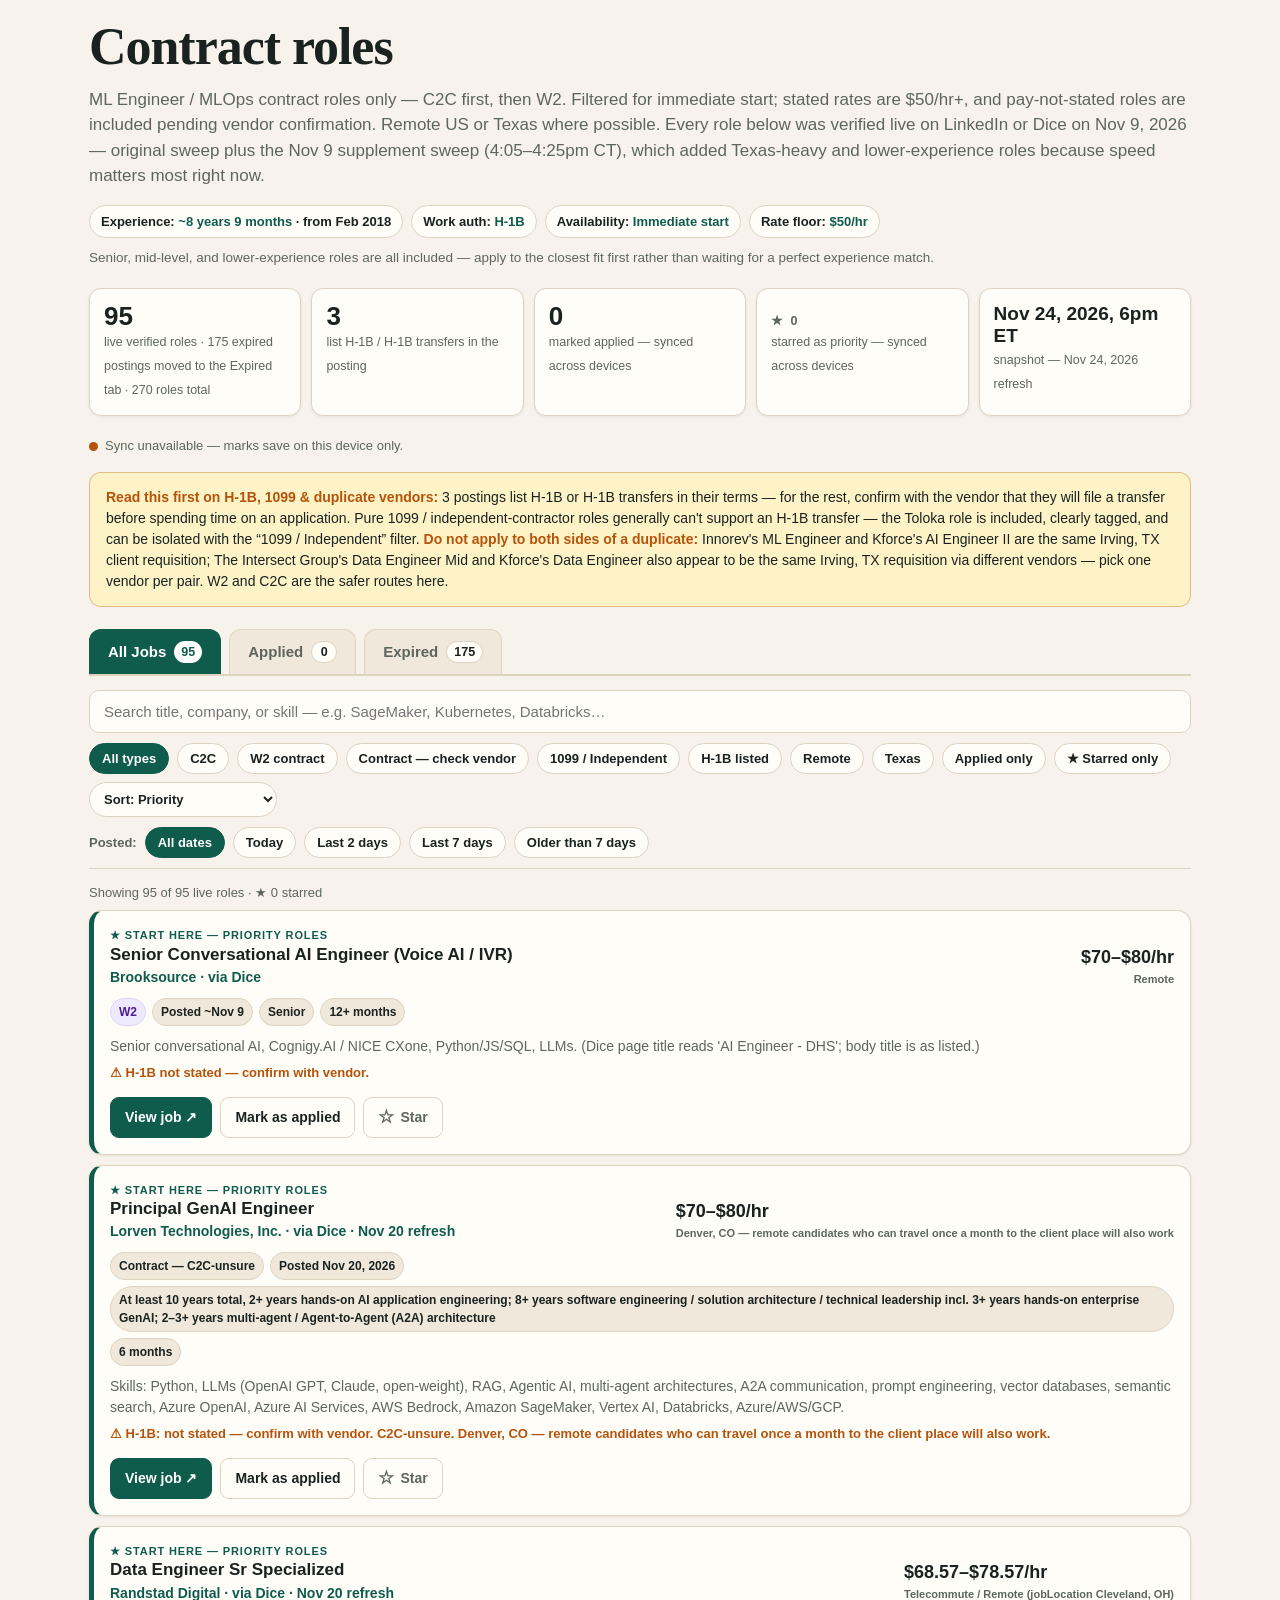
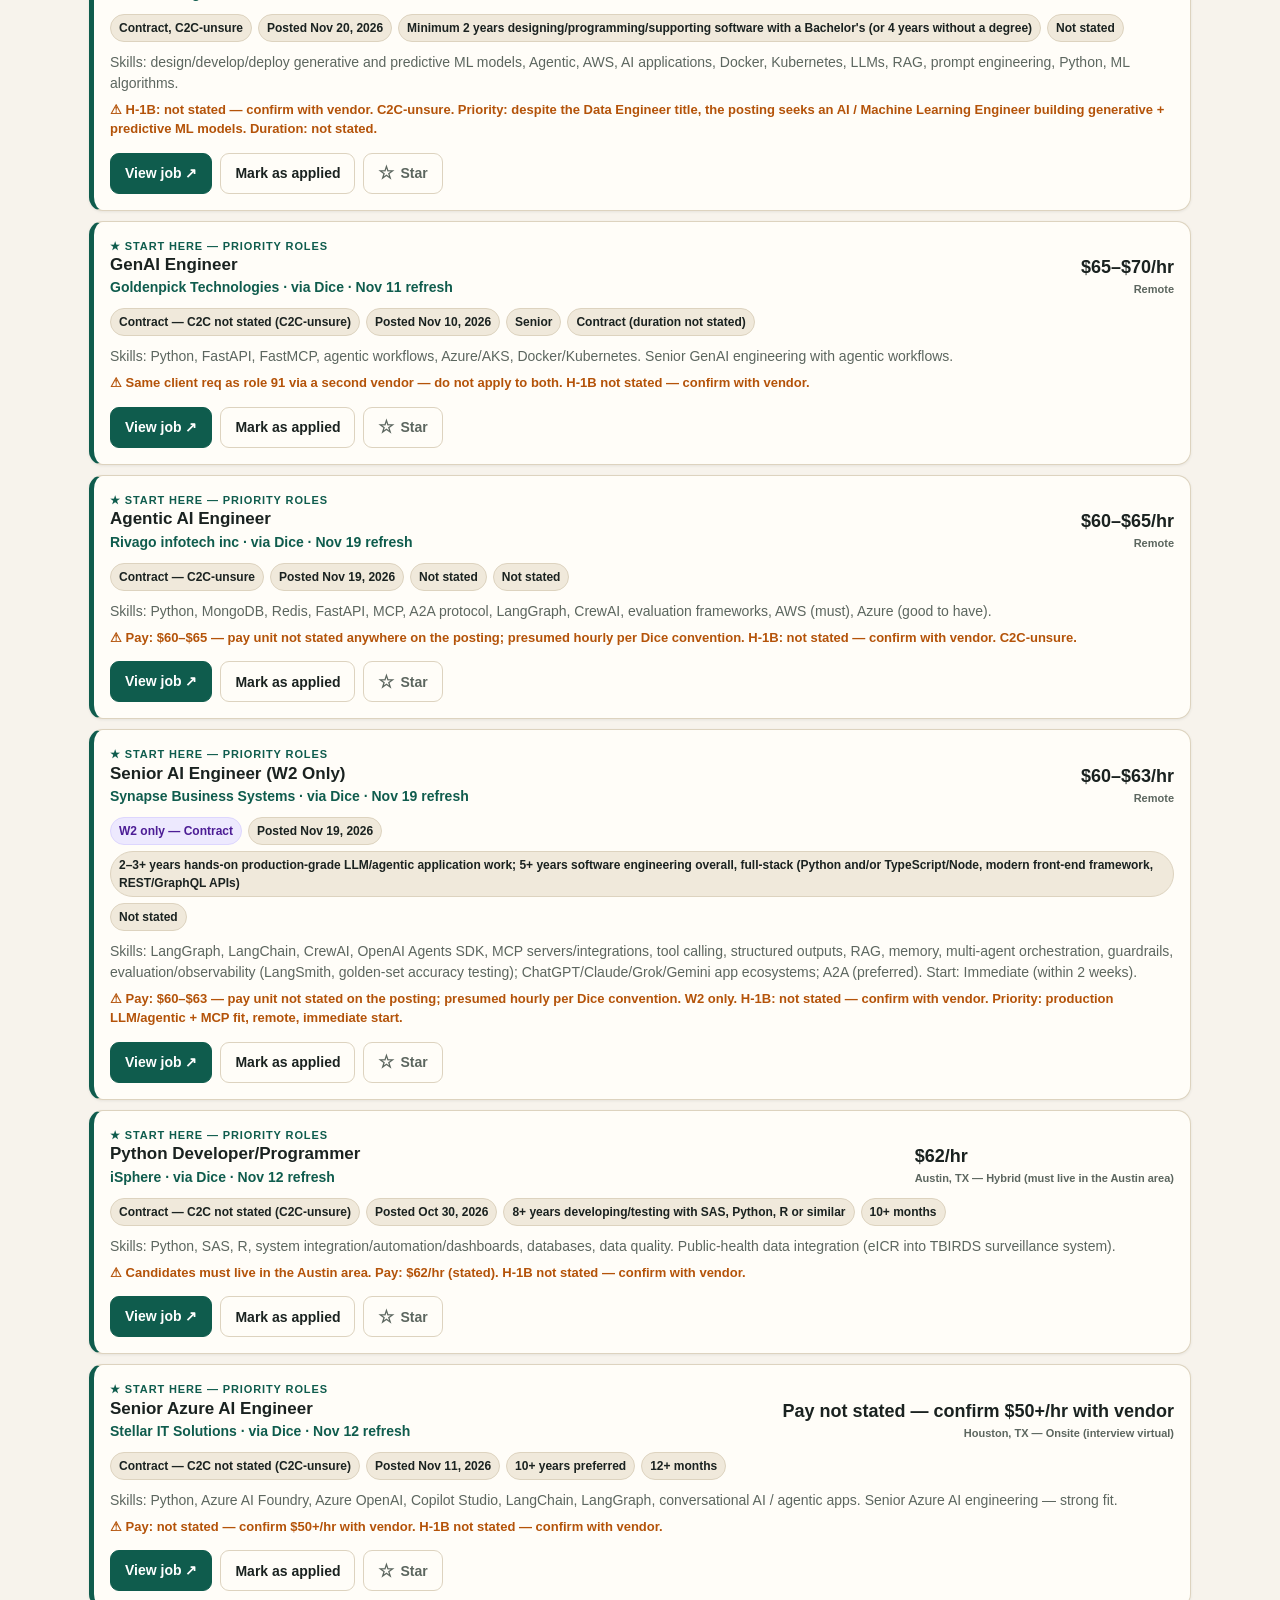
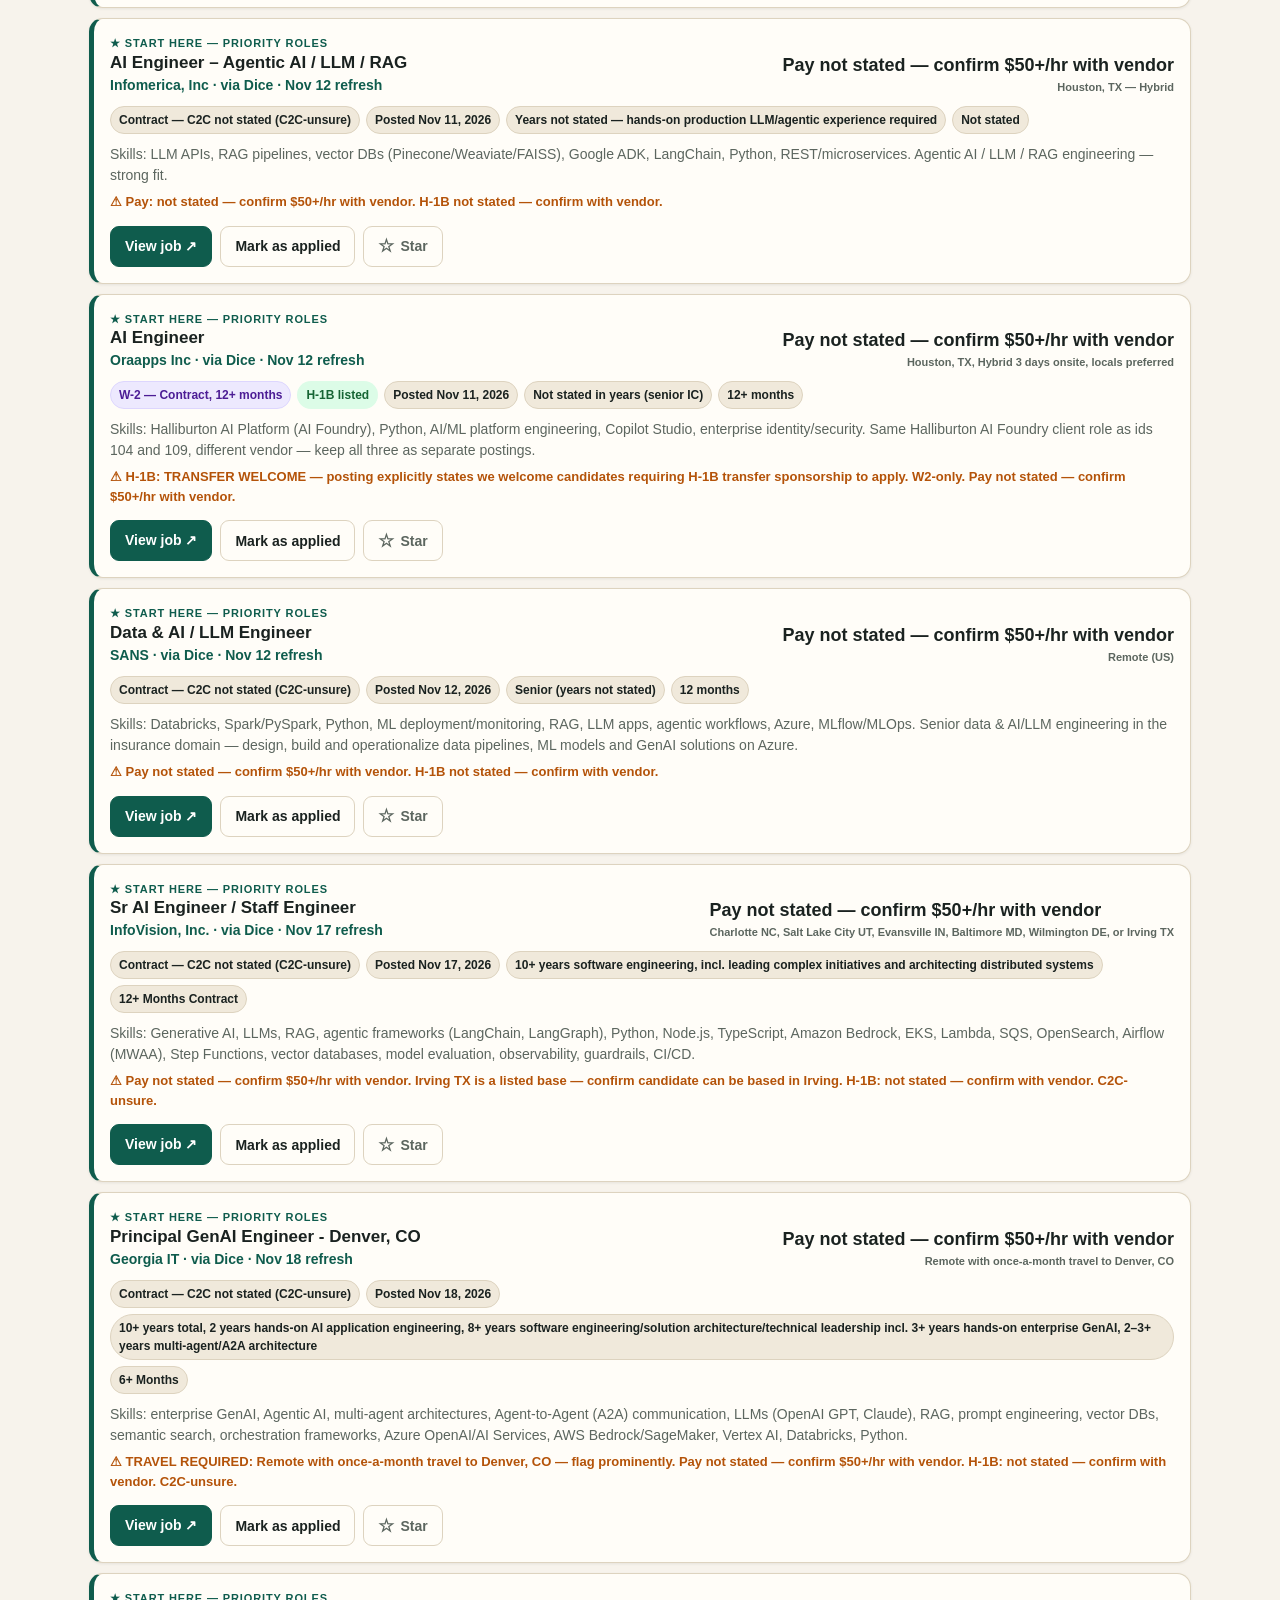
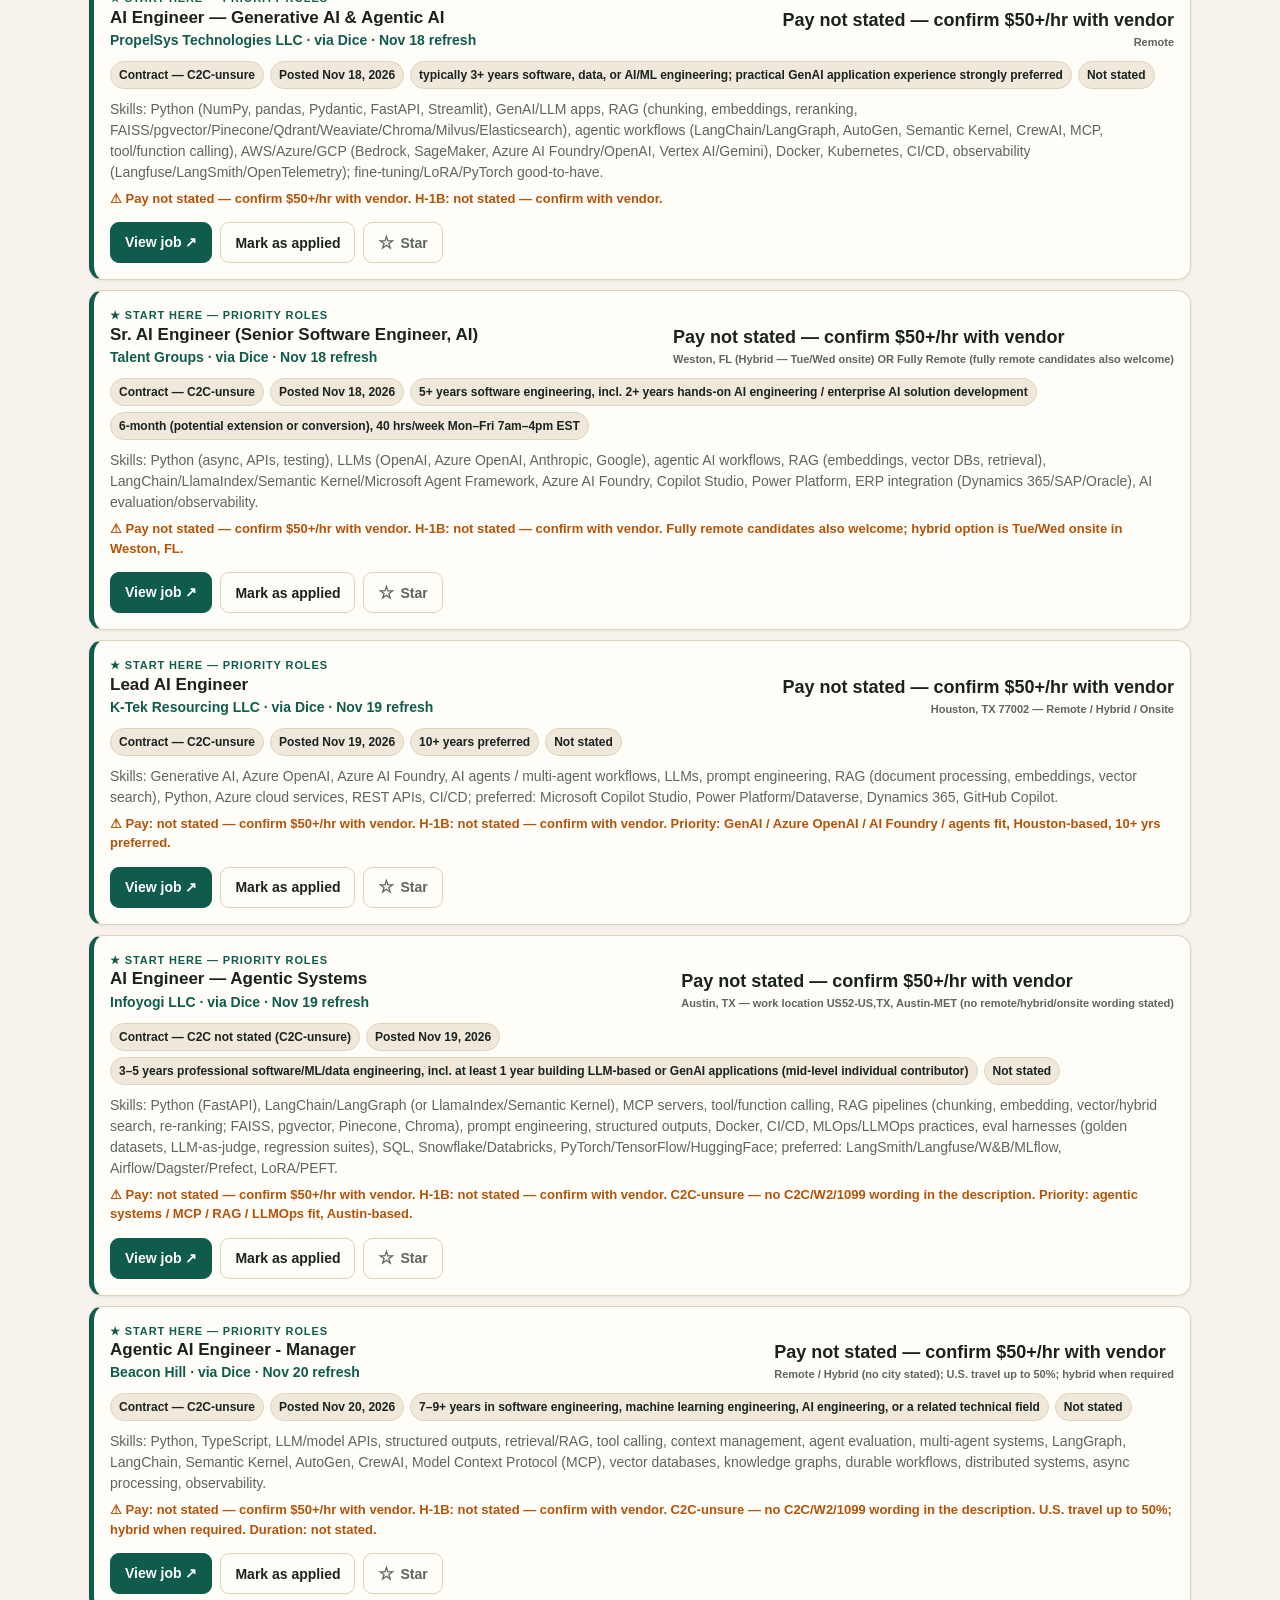
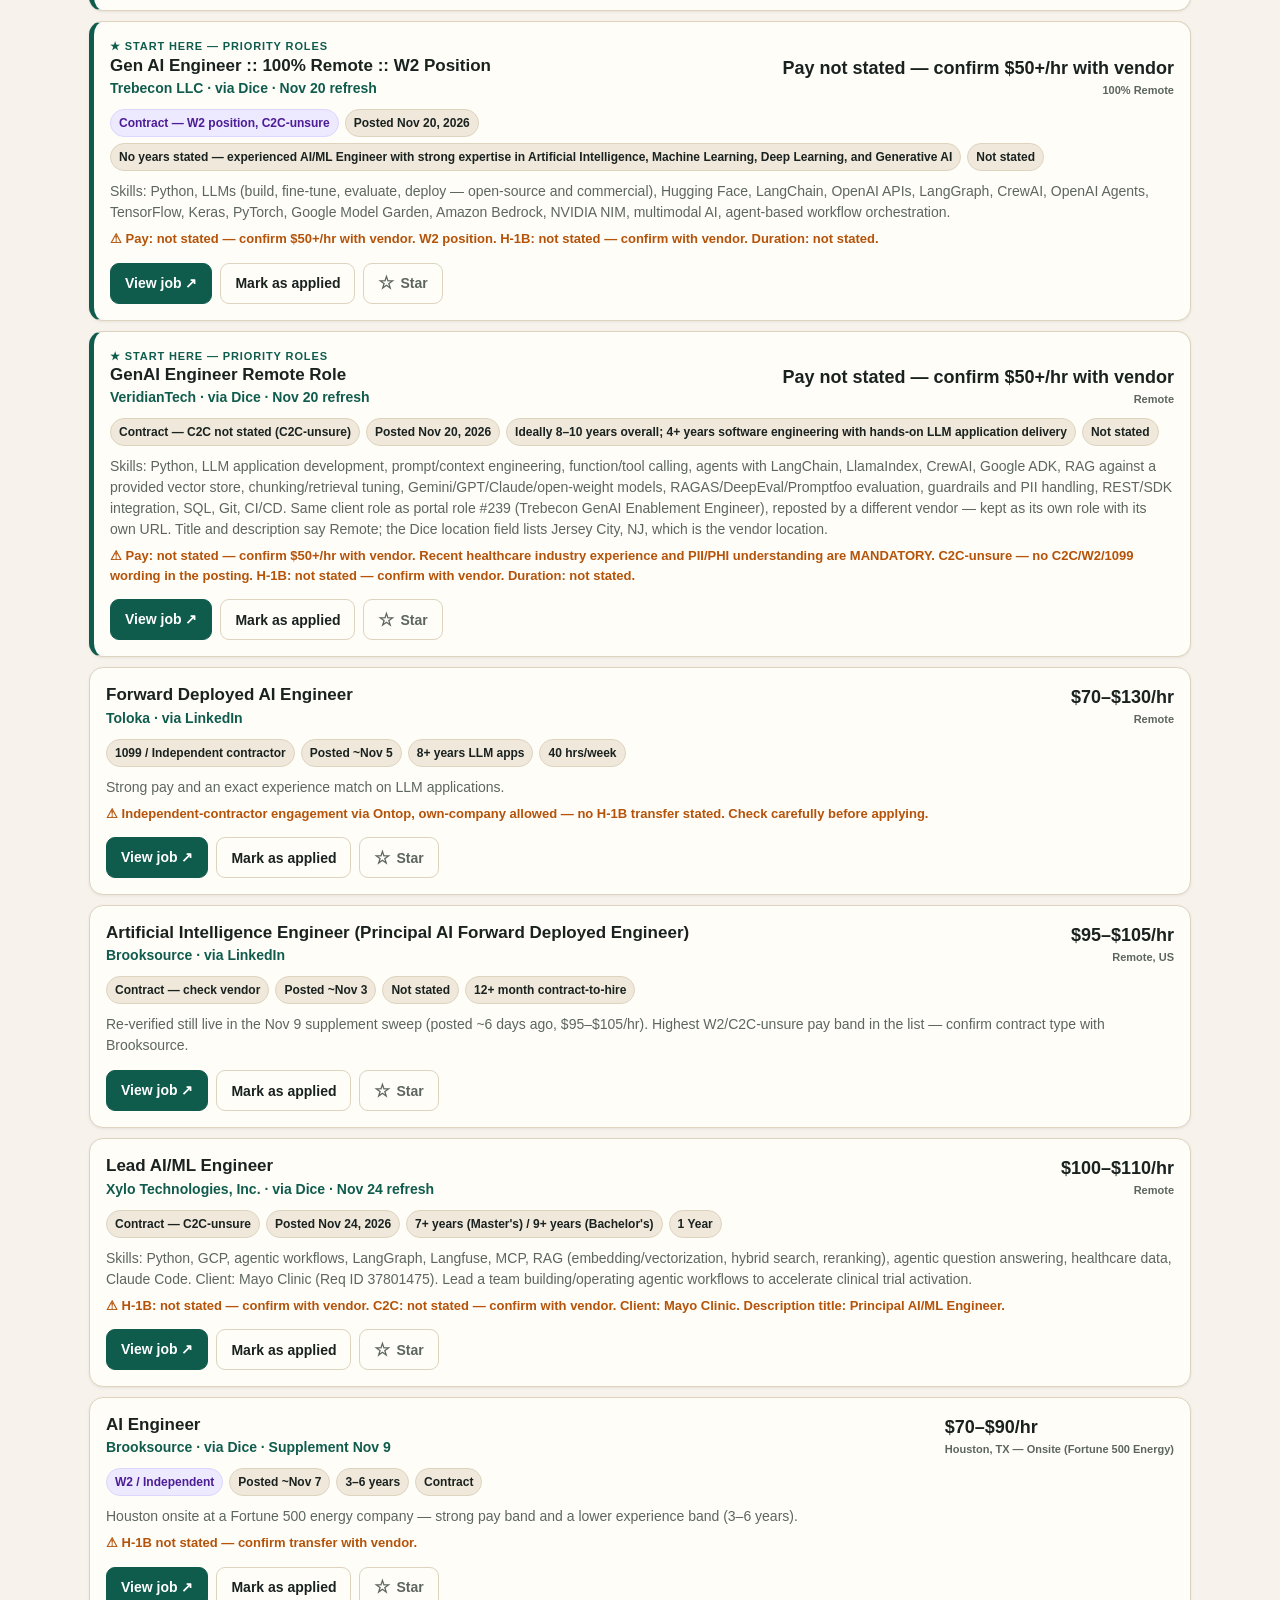
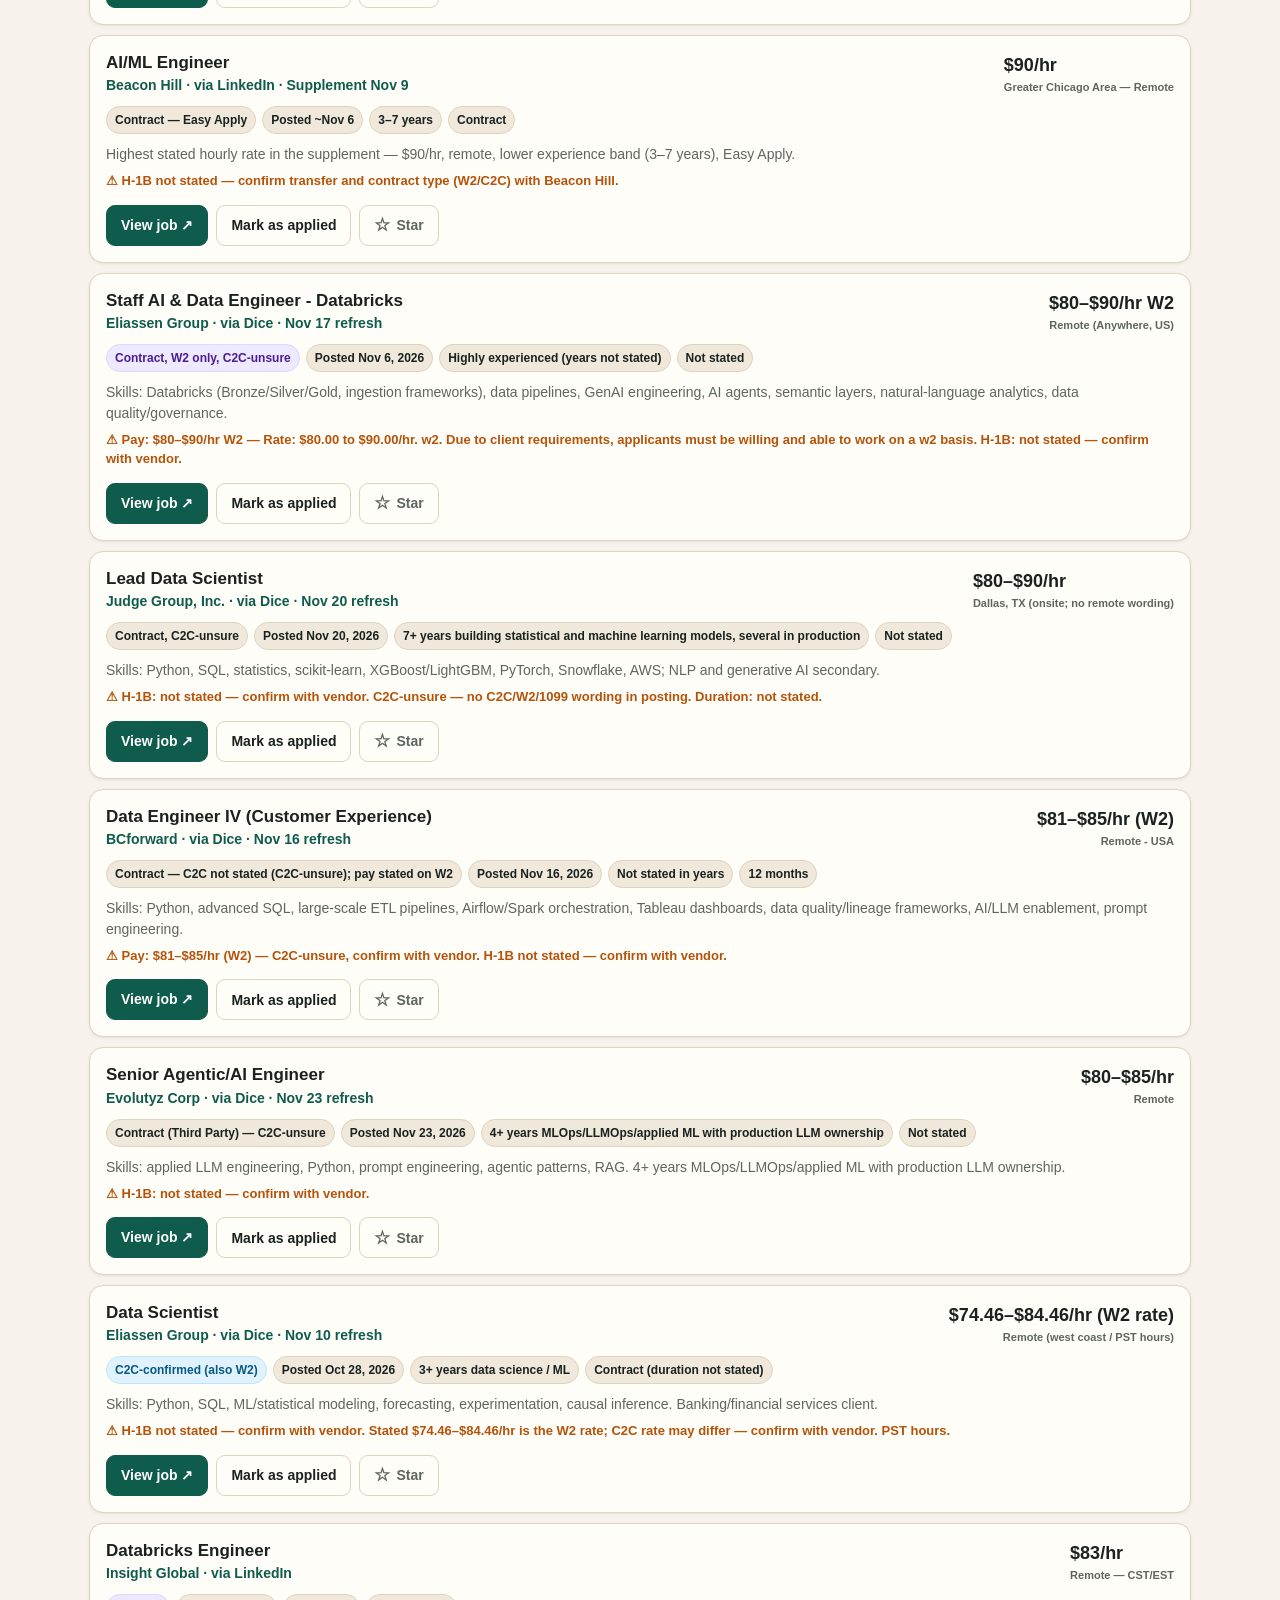
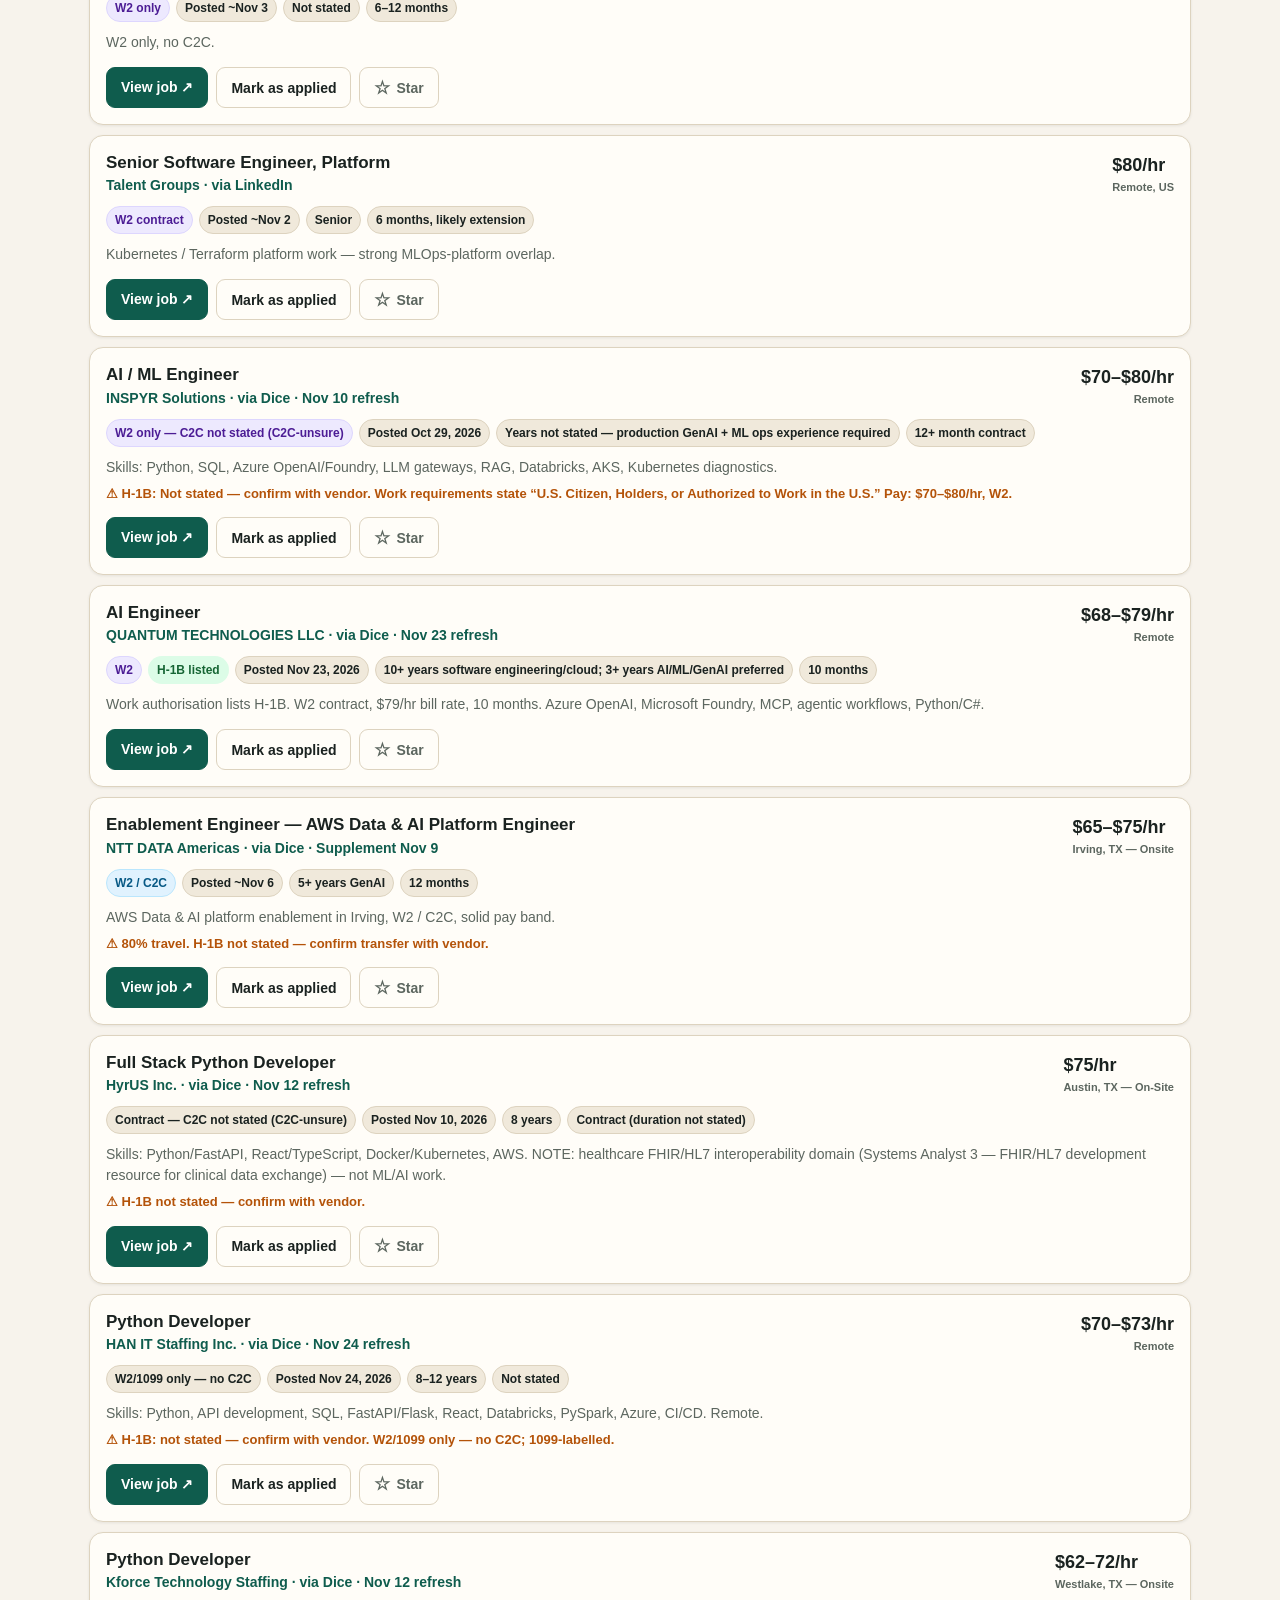
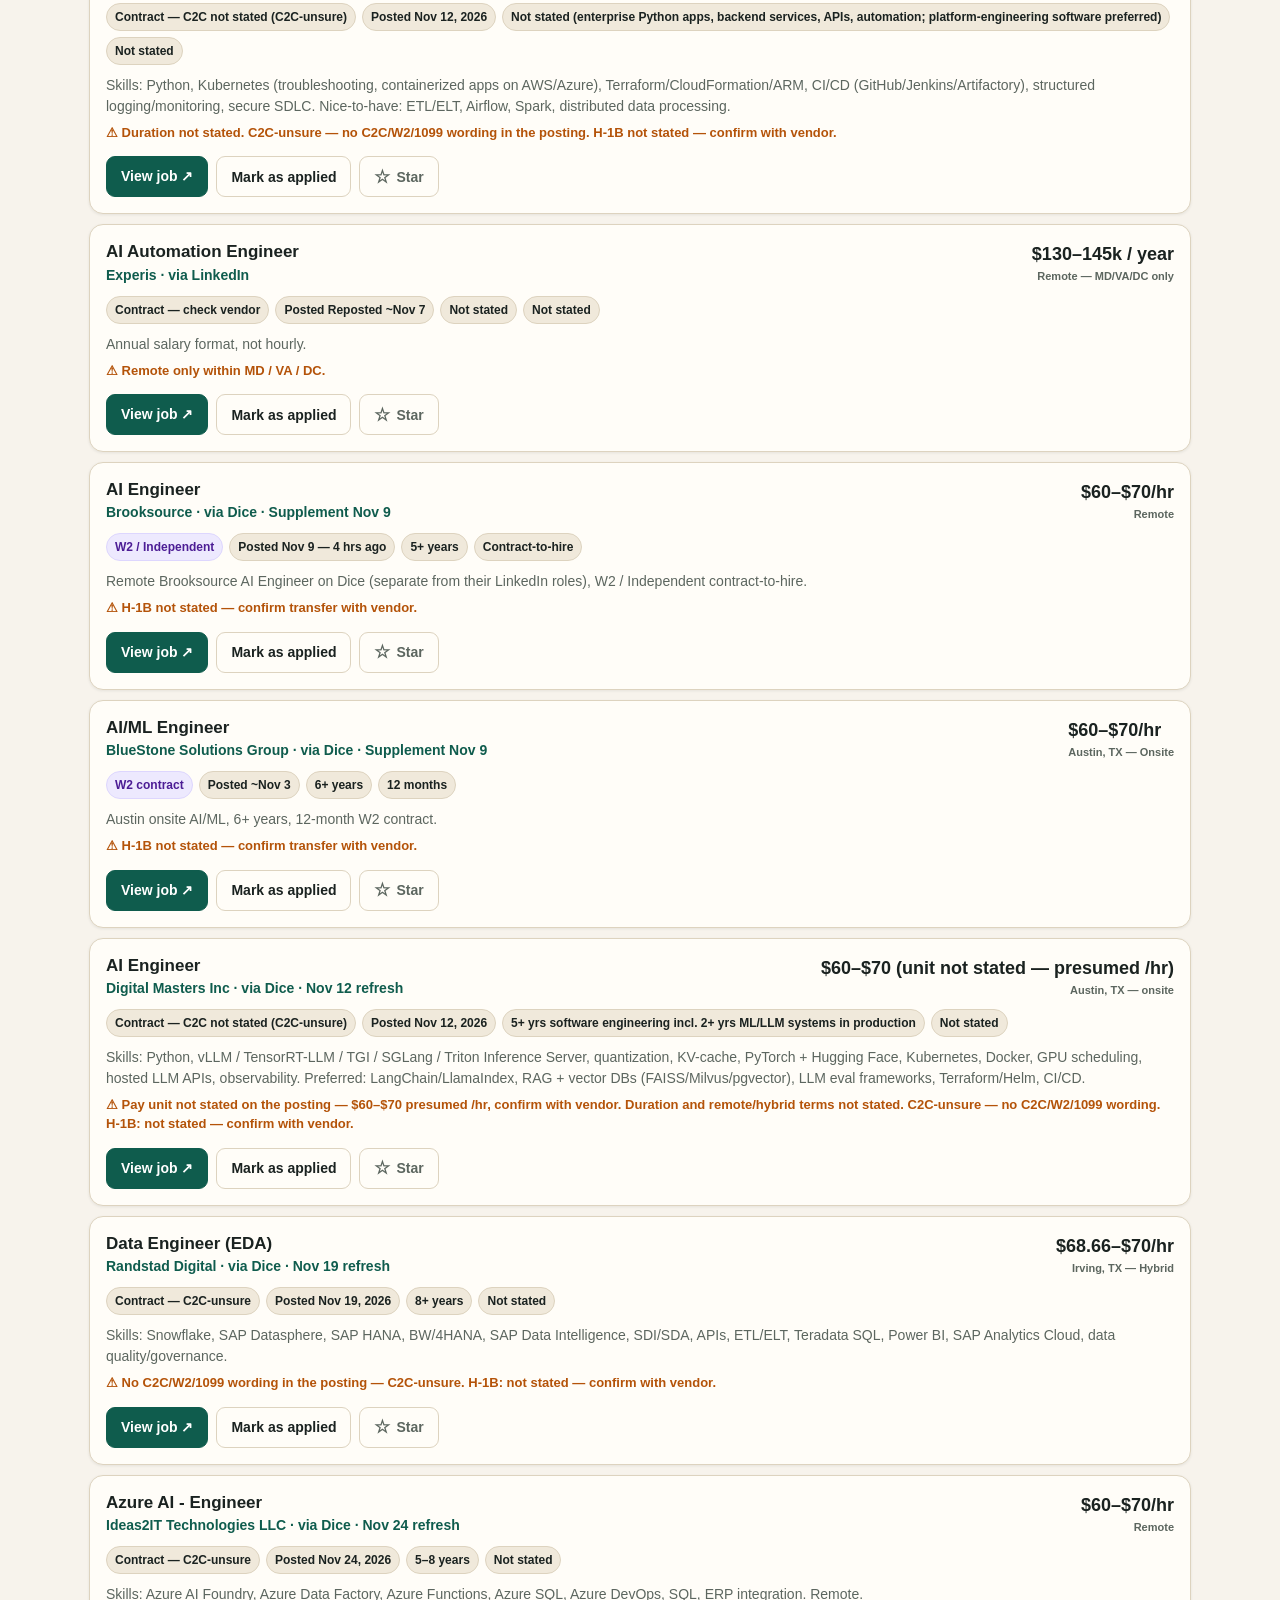
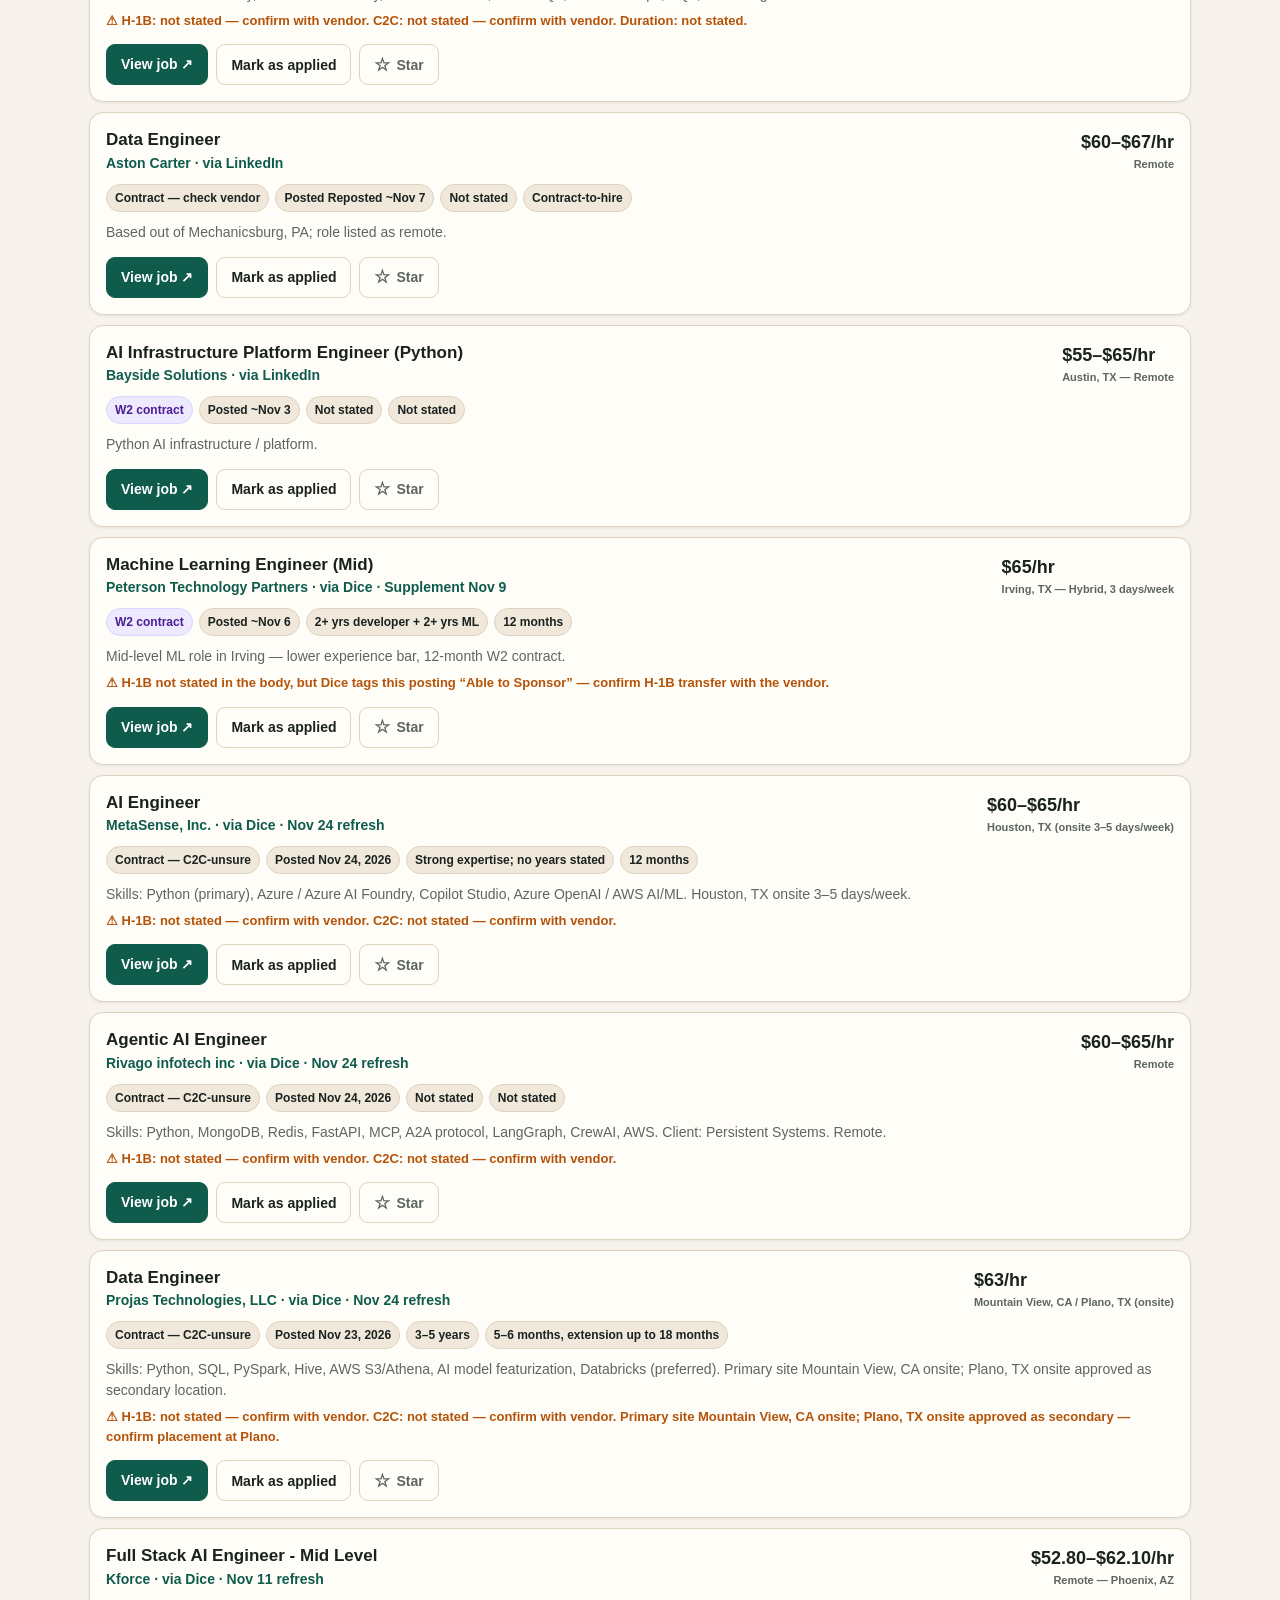
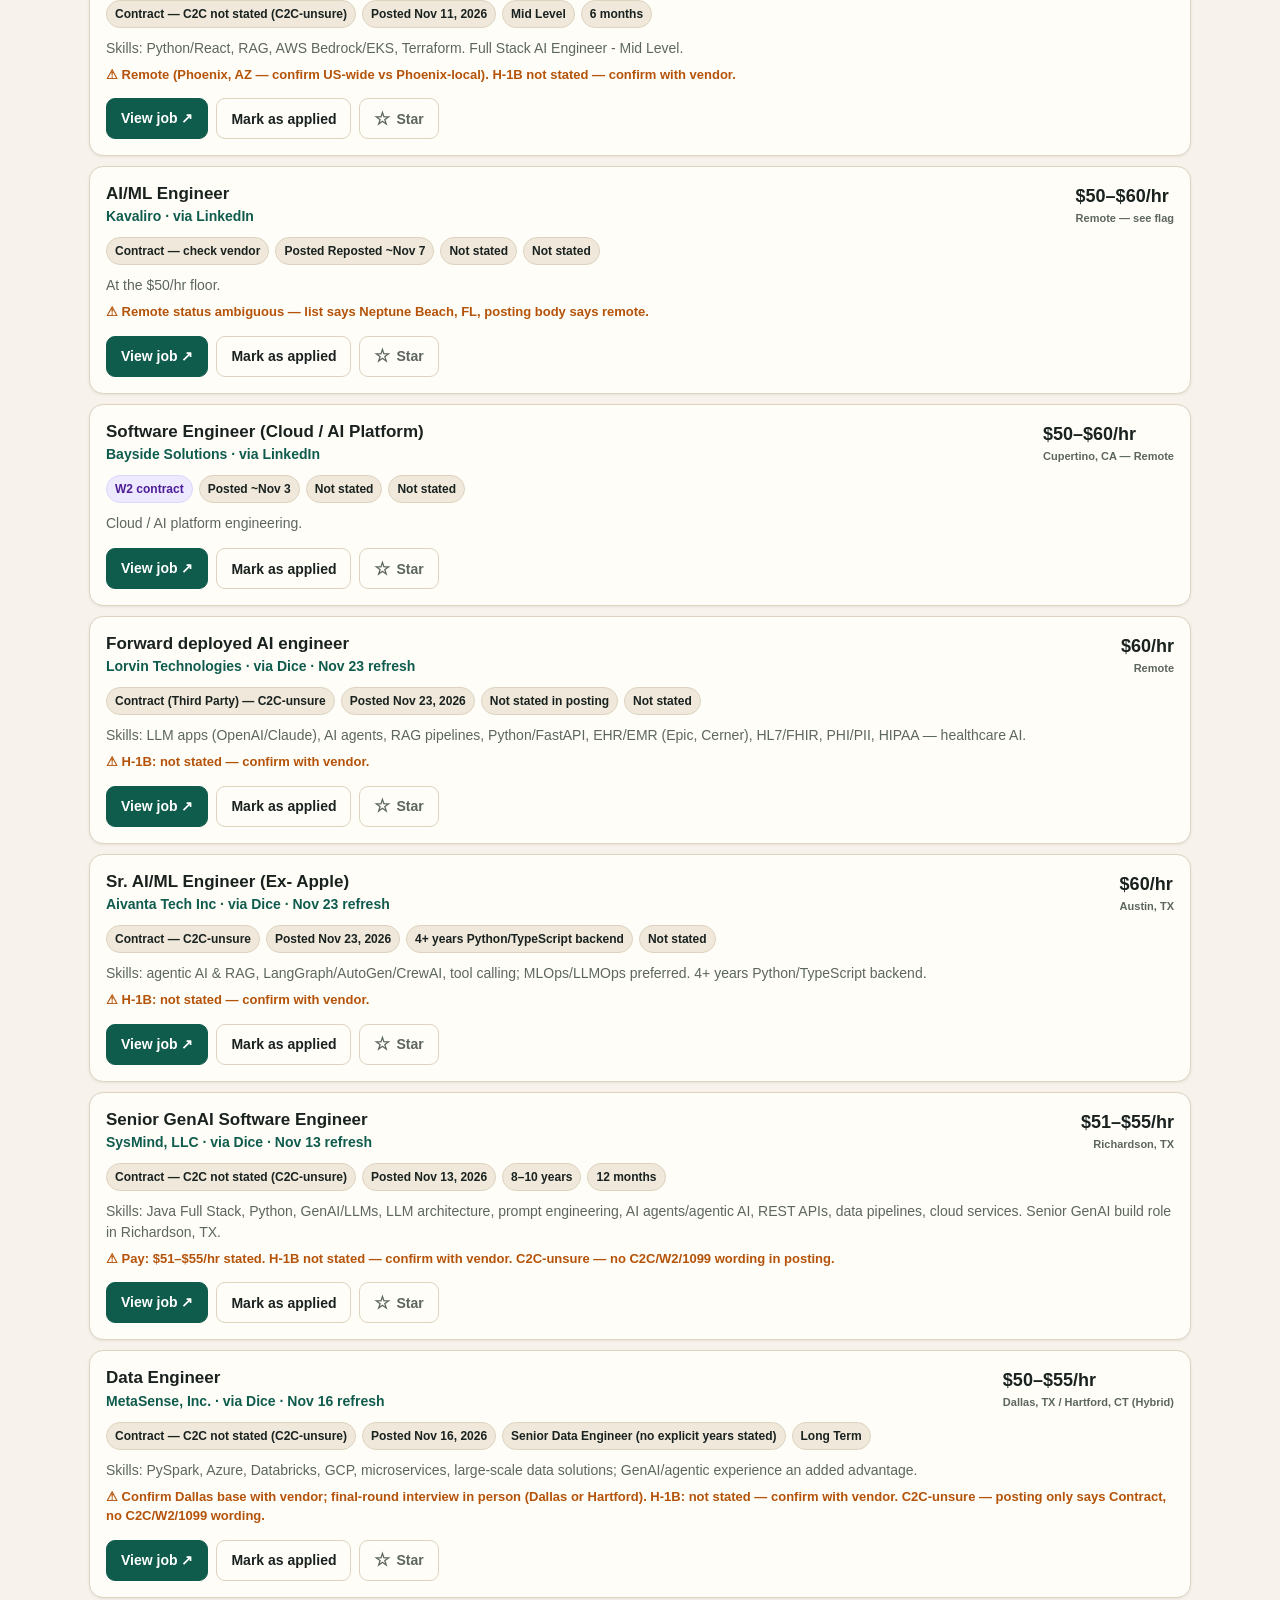
==== commit 361b9ee8: "Stage new index.html in tmp/ for refresh" ====
--- a/tmp/index.html
+++ b/tmp/index.html
@@ -113,7 +113,7 @@
       <div class="stat"><b>3</b><span>list H-1B / H-1B transfers in the posting</span></div>
       <div class="stat"><b id="statApplied">0</b><span>marked applied — synced across devices</span></div>
       <div class="stat stat-star"><b><span aria-hidden="true">★</span> <span id="statStarred">0</span></b><span>starred as priority — synced across devices</span></div>
-      <div class="stat stat-date"><b>Nov 24, 2026, 4pm ET</b><span>snapshot — Nov 24, 2026 refresh</span></div>
+      <div class="stat stat-date"><b>Nov 24, 2026, 6pm ET</b><span>snapshot — Nov 24, 2026 refresh</span></div>
     </div>
     <p class="sync-status" id="syncStatus" role="status"><span class="sync-dot" aria-hidden="true"></span><span id="syncStatusText">Sync: connecting…</span></p>
     <div class="notice"><strong>Read this first on H-1B, 1099 &amp; duplicate vendors:</strong> 3 postings list H-1B or H-1B transfers in their terms — for the rest, confirm with the vendor that they will file a transfer before spending time on an application. Pure 1099 / independent-contractor roles generally can't support an H-1B transfer — the Toloka role is included, clearly tagged, and can be isolated with the “1099 / Independent” filter. <strong>Do not apply to both sides of a duplicate:</strong> Innorev's ML Engineer and Kforce's AI Engineer II are the same Irving, TX client requisition; The Intersect Group's Data Engineer Mid and Kforce's Data Engineer also appear to be the same Irving, TX requisition via different vendors — pick one vendor per pair. W2 and C2C are the safer routes here.</div>
@@ -166,7 +166,7 @@
 </div>
 
 <script>
-window.PORTAL_DATA = {"snapshot": "Nov 24, 2026, 4pm ET", "totals": {"live":95,"expired":175,"total":270}, "jobs": [
+window.PORTAL_DATA = {"snapshot": "Nov 24, 2026, 6pm ET", "totals": {"live":95,"expired":175,"total":270}, "jobs": [
 {"id":1,"priority":1,"title":"AI Engineer","company":"QUANTUM TECHNOLOGIES LLC","loc":"Remote","pay":"$80–$90/hr","payNum":90,"type":"c2c","typeLabel":"C2C","h1b":true,"posted":"~Oct 29","postedISO":"2026-10-29","exp":"5+ years","dur":"6–15 months","url":"https://www.dice.com/job-detail/552bbc43-dff8-45bf-8ea2-988f9c6149a3","src":"Dice","desc":"Work authorisation lists H-1B. Highest-paying H-1B-listed C2C role in the sweep."},
 {"id":2,"priority":1,"title":"AWS AI/ML Engineer","company":"MACHINE LEARNING TECHNOLOGIES LLC","loc":"Austin, TX — Onsite","pay":"$78/hr","payNum":78,"type":"c2c","typeLabel":"C2C","h1b":true,"posted":"~Nov 8","postedISO":"2026-11-08","exp":"4+ years","dur":"8 months + extension","url":"https://www.linkedin.com/jobs/view/4487932561/","src":"LinkedIn","desc":"Closest skill match: SageMaker, Bedrock, EKS, Terraform, MLflow. Work auth lists H-1B."},
 {"id":3,"priority":1,"title":"AI Engineer — second posting","company":"QUANTUM TECHNOLOGIES LLC","loc":"Remote","pay":"$60–$65/hr","payNum":65,"type":"c2c","typeLabel":"C2C","h1b":true,"posted":"~Nov 7","postedISO":"2026-11-07","exp":"See flag","dur":"10 months","url":"https://www.dice.com/job-detail/580f6f56-983e-4904-b621-9505b9cf9ee1","src":"Dice","desc":"Work authorisation lists H-1B.","flag":"Asks 10+ years total — above the ~8 years 9 months target, worth a vendor check given the H-1B listing."},
@@ -437,7 +437,7 @@
 {"id":268,"title":"Agentic AI Engineer","company":"Rivago infotech inc","loc":"Remote","pay":"$60–$65/hr","payNum":65,"type":"unsure","typeLabel":"Contract — C2C-unsure","h1b":false,"posted":"Nov 24, 2026","postedISO":"2026-11-24","exp":"Not stated","dur":"Not stated","url":"https://www.dice.com/job-detail/73fccc56-5100-4a75-b687-8744bf8bbf23","src":"Dice · Nov 24 refresh","desc":"Skills: Python, MongoDB, Redis, FastAPI, MCP, A2A protocol, LangGraph, CrewAI, AWS. Client: Persistent Systems. Remote.","flag":"H-1B: not stated — confirm with vendor. C2C: not stated — confirm with vendor."},
 {"id":269,"title":"AWS GenAI & Machine Learning Engineer","company":"Aptino","loc":"Malvern, PA / Charlotte, NC / Dallas, TX (hybrid 3 days/week)","pay":"Pay not stated — confirm $50+/hr with vendor","payNum":0,"type":"unsure","typeLabel":"Contract — C2C-unsure","h1b":false,"posted":"Nov 24, 2026","postedISO":"2026-11-24","exp":"10+ years","dur":"Not stated","url":"https://www.dice.com/job-detail/482ffa81-6de3-4509-ab3b-6b6103d1a297","src":"Dice · Nov 24 refresh","desc":"Skills: AWS Bedrock, Bedrock Agents, SageMaker, Glue, EMR, Step Functions, RAG, LLM applications, Python, PySpark, SQL, LangChain/LangGraph (preferred), Terraform, CI/CD. Locations: Malvern, PA / Charlotte, NC / Dallas, TX (hybrid 3 days/week).","flag":"Pay: not stated — confirm $50+/hr with vendor. H-1B: not stated — confirm with vendor. C2C: not stated — confirm with vendor. Locations Malvern, PA / Charlotte, NC / Dallas, TX (hybrid 3 days/week) — confirm placement at Dallas, TX."},
 {"id":270,"title":"Lead AI/ML Engineer","company":"Xylo Technologies, Inc.","loc":"Remote","pay":"$100–$110/hr","payNum":100,"type":"unsure","typeLabel":"Contract — C2C-unsure","h1b":false,"posted":"Nov 24, 2026","postedISO":"2026-11-24","exp":"7+ years (Master's) / 9+ years (Bachelor's)","dur":"1 Year","url":"https://www.dice.com/job-detail/3479752b-f452-4e99-a80e-af4f1965600e","src":"Dice · Nov 24 refresh","desc":"Skills: Python, GCP, agentic workflows, LangGraph, Langfuse, MCP, RAG (embedding/vectorization, hybrid search, reranking), agentic question answering, healthcare data, Claude Code. Client: Mayo Clinic (Req ID 37801475). Lead a team building/operating agentic workflows to accelerate clinical trial activation.","flag":"H-1B: not stated — confirm with vendor. C2C: not stated — confirm with vendor. Client: Mayo Clinic. Description title: Principal AI/ML Engineer."}
-], "expired": {"1":"Nov 12, 2026, 7:08am CT","2":"Nov 18, 2026, 1:00pm CT","3":"Nov 10, 2026, 2:08pm CT","4":"Nov 17, 2026, 1:13pm CT","6":"Nov 18, 2026, 11:05am CT","7":"Nov 10, 2026, 2:08pm CT","8":"Nov 10, 2026, 2:08pm CT","9":"Nov 16, 2026, 9:00am CT","14":"Nov 16, 2026, 11:10am CT","15":"Nov 20, 2026, 5:02pm CT","17":"Nov 11, 2026, 3:02pm CT","19":"Nov 11, 2026, 3:03pm CT","20":"Nov 10, 2026, 2:08pm CT","21":"Nov 19, 2026, 11:01am CT","22":"Nov 11, 2026, 3:04pm CT","23":"Nov 16, 2026, 11:02am CT","27":"Nov 11, 2026, 11:05am CT","28":"Nov 11, 2026, 1:05pm CT","30":"Nov 13, 2026, 11:01am CT","31":"Nov 13, 2026, 9:03am CT","33":"Nov 10, 2026, 2:08pm CT","34":"Nov 11, 2026, 5:06pm CT","36":"Nov 10, 2026, 2:08pm CT","37":"Nov 10, 2026, 2:08pm CT","38":"Nov 10, 2026, 2:08pm CT","40":"Nov 10, 2026, 2:08pm CT","43":"Nov 18, 2026, 9:09am CT","44":"Nov 23, 2026, 9:06am CT","45":"Nov 16, 2026, 11:03am CT","49":"Nov 11, 2026, 3:08pm CT","50":"Nov 19, 2026, 11:03am CT","52":"Nov 18, 2026, 7:08am CT","53":"Nov 19, 2026, 11:17am CT","55":"Nov 10, 2026, 2:08pm CT","56":"Nov 10, 2026, 2:08pm CT","58":"Nov 19, 2026, 11:03am CT","59":"Nov 10, 2026, 2:08pm CT","60":"Nov 12, 2026, 11:11am CT","61":"Nov 10, 2026, 2:08pm CT","62":"Nov 10, 2026, 2:08pm CT","63":"Nov 10, 2026, 2:08pm CT","64":"Nov 10, 2026, 2:08pm CT","65":"Nov 10, 2026, 2:08pm CT","67":"Nov 13, 2026, 1:02pm CT","68":"Nov 10, 2026, 2:08pm CT","69":"Nov 10, 2026, 2:08pm CT","70":"Nov 12, 2026, 11:11am CT","71":"Nov 14, 2026, 7:06am CT","72":"Nov 12, 2026, 9:09am CT","73":"Nov 11, 2026, 11:05am CT","74":"Nov 11, 2026, 11:05am CT","75":"Nov 11, 2026, 11:05am CT","76":"Nov 11, 2026, 11:05am CT","77":"Nov 11, 2026, 11:05am CT","78":"Nov 11, 2026, 11:05am CT","79":"Nov 11, 2026, 11:05am CT","81":"Nov 17, 2026, 3:08pm CT","84":"Nov 19, 2026, 5:05pm CT","85":"Nov 13, 2026, 3:03pm CT","86":"Nov 18, 2026, 9:11am CT","88":"Nov 12, 2026, 9:09am CT","89":"Nov 12, 2026, 1:09pm CT","91":"Nov 13, 2026, 1:03pm CT","92":"Nov 12, 2026, 5:12pm CT","95":"Nov 12, 2026, 11:11am CT","98":"Nov 13, 2026, 11:04am CT","99":"Nov 13, 2026, 11:04am CT","100":"Nov 13, 2026, 11:04am CT","101":"Nov 13, 2026, 9:05am CT","102":"Nov 17, 2026, 7:10am CT","103":"Nov 23, 2026, 3:04pm CT","104":"Nov 18, 2026, 5:12pm CT","105":"Nov 23, 2026, 3:04pm CT","107":"Nov 13, 2026, 11:04am CT","108":"Nov 16, 2026, 11:07am CT","110":"Nov 16, 2026, 11:07am CT","112":"Nov 12, 2026, 11:11am CT","113":"Nov 16, 2026, 3:08pm CT","114":"Nov 13, 2026, 9:06am CT","115":"Nov 16, 2026, 1:08pm CT","117":"Nov 19, 2026, 5:06pm CT","118":"Nov 12, 2026, 3:09pm CT","120":"Nov 20, 2026, 1:07pm CT","123":"Nov 17, 2026, 11:08am CT","124":"Nov 16, 2026, 1:08pm CT","125":"Nov 13, 2026, 5:06pm CT","126":"Nov 18, 2026, 9:13am CT","129":"Nov 17, 2026, 5:11pm CT","131":"Nov 23, 2026, 3:04pm CT","132":"Nov 16, 2026, 11:08am CT","134":"Nov 16, 2026, 9:08am CT","135":"Nov 20, 2026, 9:07am CT","136":"Nov 16, 2026, 9:08am CT","137":"Nov 16, 2026, 9:08am CT","138":"Nov 16, 2026, 11:08am CT","139":"Nov 17, 2026, 7:12am CT","140":"Nov 16, 2026, 9:08am CT","141":"Nov 18, 2026, 11:10am CT","143":"Nov 16, 2026, 11:08am CT","145":"Nov 18, 2026, 5:12pm CT","146":"Nov 20, 2026, 9:07am CT","148":"Nov 18, 2026, 1:05pm CT","149":"Nov 16, 2026, 3:10pm CT","150":"Nov 16, 2026, 11:08am CT","153":"Nov 16, 2026, 5:09pm CT","154":"Nov 18, 2026, 1:05pm CT","155":"Nov 17, 2026, 9:10am CT","158":"Nov 17, 2026, 9:10am CT","159":"Nov 17, 2026, 1:09pm CT","160":"Nov 16, 2026, 5:10pm CT","162":"Nov 19, 2026, 7:08am CT","164":"Nov 18, 2026, 5:13pm CT","166":"Nov 19, 2026, 7:08am CT","167":"Nov 18, 2026, 9:14am CT","168":"Nov 18, 2026, 9:14am CT","169":"Nov 19, 2026, 5:07pm CT","170":"Nov 18, 2026, 9:14am CT","171":"Nov 23, 2026, 11:05am CT","172":"Nov 20, 2026, 9:08am CT","173":"Nov 19, 2026, 11:05am CT","175":"Nov 18, 2026, 11:11am CT","178":"Nov 17, 2026, 1:10pm CT","179":"Nov 18, 2026, 9:15am CT","180":"Nov 17, 2026, 5:13pm CT","183":"Nov 17, 2026, 3:13pm CT","184":"Nov 18, 2026, 5:13pm CT","185":"Nov 18, 2026, 5:13pm CT","187":"Nov 19, 2026, 3:06pm CT","190":"Nov 19, 2026, 3:06pm CT","191":"Nov 18, 2026, 9:15am CT","192":"Nov 21, 2026, 9:05am CT","193":"Nov 19, 2026, 9:07am CT","194":"Nov 23, 2026, 11:06am CT","195":"Nov 18, 2026, 5:13pm CT","196":"Nov 19, 2026, 3:06pm CT","197":"Nov 18, 2026, 5:13pm CT","198":"Nov 18, 2026, 3:05pm CT","199":"Nov 23, 2026, 9:09am CT","202":"Nov 19, 2026, 7:08am CT","204":"Nov 19, 2026, 11:06am CT","206":"Nov 19, 2026, 5:07pm CT","207":"Nov 19, 2026, 9:07am CT","210":"Nov 20, 2026, 9:08am CT","211":"Nov 23, 2026, 1:06pm CT","212":"Nov 20, 2026, 9:08am CT","213":"Nov 19, 2026, 1:08pm CT","215":"Nov 19, 2026, 1:08pm CT","217":"Nov 20, 2026, 5:07pm CT","220":"Nov 19, 2026, 5:07pm CT","223":"Nov 20, 2026, 5:07pm CT","228":"Nov 23, 2026, 1:06pm CT","230":"Nov 20, 2026, 3:06pm CT","232":"Nov 20, 2026, 3:07pm CT","234":"Nov 23, 2026, 11:06am CT","244":"Nov 23, 2026, 11:07am CT","248":"Nov 23, 2026, 3:06pm CT","83":"Nov 23, 2026, 5:04pm CT","128":"Nov 23, 2026, 5:05pm CT","238":"Nov 23, 2026, 5:06pm CT","239":"Nov 23, 2026, 5:06pm CT","5":"Nov 24, 2026, 7:02am CT","106":"Nov 24, 2026, 9:07am CT","233":"Nov 24, 2026, 9:09am CT","242":"Nov 24, 2026, 9:10am CT","247":"Nov 24, 2026, 9:10am CT","249":"Nov 24, 2026, 9:10am CT","201":"Nov 24, 2026, 11:06am CT","203":"Nov 24, 2026, 11:06am CT","221":"Nov 24, 2026, 11:06am CT","235":"Nov 24, 2026, 11:06am CT","176":"Nov 24, 2026, 1:06pm CT","254":"Nov 24, 2026, 1:07pm CT","57":"Nov 24, 2026, 3:03pm CT","224":"Nov 24, 2026, 3:06pm CT","260":"Nov 24, 2026, 3:07pm CT"}};
+], "expired": {"1":"Nov 12, 2026, 7:08am CT","2":"Nov 18, 2026, 1:00pm CT","3":"Nov 10, 2026, 2:08pm CT","4":"Nov 17, 2026, 1:13pm CT","6":"Nov 18, 2026, 11:05am CT","7":"Nov 10, 2026, 2:08pm CT","8":"Nov 10, 2026, 2:08pm CT","9":"Nov 16, 2026, 9:00am CT","14":"Nov 16, 2026, 11:10am CT","15":"Nov 20, 2026, 5:02pm CT","17":"Nov 11, 2026, 3:02pm CT","19":"Nov 11, 2026, 3:03pm CT","20":"Nov 10, 2026, 2:08pm CT","21":"Nov 19, 2026, 11:01am CT","22":"Nov 11, 2026, 3:04pm CT","23":"Nov 16, 2026, 11:02am CT","27":"Nov 11, 2026, 11:05am CT","28":"Nov 11, 2026, 1:05pm CT","30":"Nov 13, 2026, 11:01am CT","31":"Nov 13, 2026, 9:03am CT","33":"Nov 10, 2026, 2:08pm CT","34":"Nov 11, 2026, 5:06pm CT","36":"Nov 10, 2026, 2:08pm CT","37":"Nov 10, 2026, 2:08pm CT","38":"Nov 10, 2026, 2:08pm CT","40":"Nov 10, 2026, 2:08pm CT","43":"Nov 18, 2026, 9:09am CT","44":"Nov 23, 2026, 9:06am CT","45":"Nov 16, 2026, 11:03am CT","49":"Nov 11, 2026, 3:08pm CT","50":"Nov 19, 2026, 11:03am CT","52":"Nov 18, 2026, 7:08am CT","53":"Nov 19, 2026, 11:17am CT","55":"Nov 10, 2026, 2:08pm CT","56":"Nov 10, 2026, 2:08pm CT","58":"Nov 19, 2026, 11:03am CT","59":"Nov 10, 2026, 2:08pm CT","60":"Nov 12, 2026, 11:11am CT","61":"Nov 10, 2026, 2:08pm CT","62":"Nov 10, 2026, 2:08pm CT","63":"Nov 10, 2026, 2:08pm CT","64":"Nov 10, 2026, 2:08pm CT","65":"Nov 10, 2026, 2:08pm CT","67":"Nov 13, 2026, 1:02pm CT","68":"Nov 10, 2026, 2:08pm CT","69":"Nov 10, 2026, 2:08pm CT","70":"Nov 12, 2026, 11:11am CT","72":"Nov 12, 2026, 9:09am CT","73":"Nov 11, 2026, 11:05am CT","74":"Nov 11, 2026, 11:05am CT","75":"Nov 11, 2026, 11:05am CT","76":"Nov 11, 2026, 11:05am CT","77":"Nov 11, 2026, 11:05am CT","78":"Nov 11, 2026, 11:05am CT","79":"Nov 11, 2026, 11:05am CT","81":"Nov 17, 2026, 3:08pm CT","84":"Nov 19, 2026, 5:05pm CT","85":"Nov 13, 2026, 3:03pm CT","86":"Nov 18, 2026, 9:11am CT","88":"Nov 12, 2026, 9:09am CT","89":"Nov 12, 2026, 1:09pm CT","91":"Nov 13, 2026, 1:03pm CT","92":"Nov 12, 2026, 5:12pm CT","95":"Nov 12, 2026, 11:11am CT","98":"Nov 13, 2026, 11:04am CT","99":"Nov 13, 2026, 11:04am CT","100":"Nov 13, 2026, 11:04am CT","101":"Nov 13, 2026, 9:05am CT","102":"Nov 17, 2026, 7:10am CT","103":"Nov 23, 2026, 3:04pm CT","104":"Nov 18, 2026, 5:12pm CT","105":"Nov 23, 2026, 3:04pm CT","107":"Nov 13, 2026, 11:04am CT","108":"Nov 16, 2026, 11:07am CT","110":"Nov 16, 2026, 11:07am CT","112":"Nov 12, 2026, 11:11am CT","113":"Nov 16, 2026, 3:08pm CT","114":"Nov 13, 2026, 9:06am CT","115":"Nov 16, 2026, 1:08pm CT","117":"Nov 19, 2026, 5:06pm CT","118":"Nov 12, 2026, 3:09pm CT","120":"Nov 20, 2026, 1:07pm CT","123":"Nov 17, 2026, 11:08am CT","124":"Nov 16, 2026, 1:08pm CT","125":"Nov 13, 2026, 5:06pm CT","126":"Nov 18, 2026, 9:13am CT","129":"Nov 17, 2026, 5:11pm CT","131":"Nov 23, 2026, 3:04pm CT","132":"Nov 16, 2026, 11:08am CT","134":"Nov 16, 2026, 9:08am CT","135":"Nov 20, 2026, 9:07am CT","136":"Nov 16, 2026, 9:08am CT","137":"Nov 16, 2026, 9:08am CT","138":"Nov 16, 2026, 11:08am CT","139":"Nov 17, 2026, 7:12am CT","140":"Nov 16, 2026, 9:08am CT","141":"Nov 18, 2026, 11:10am CT","143":"Nov 16, 2026, 11:08am CT","145":"Nov 18, 2026, 5:12pm CT","146":"Nov 20, 2026, 9:07am CT","148":"Nov 18, 2026, 1:05pm CT","149":"Nov 16, 2026, 3:10pm CT","150":"Nov 16, 2026, 11:08am CT","153":"Nov 16, 2026, 5:09pm CT","154":"Nov 18, 2026, 1:05pm CT","155":"Nov 17, 2026, 9:10am CT","158":"Nov 17, 2026, 9:10am CT","159":"Nov 17, 2026, 1:09pm CT","160":"Nov 16, 2026, 5:10pm CT","162":"Nov 19, 2026, 7:08am CT","164":"Nov 18, 2026, 5:13pm CT","166":"Nov 19, 2026, 7:08am CT","167":"Nov 18, 2026, 9:14am CT","168":"Nov 18, 2026, 9:14am CT","169":"Nov 19, 2026, 5:07pm CT","170":"Nov 18, 2026, 9:14am CT","171":"Nov 23, 2026, 11:05am CT","172":"Nov 20, 2026, 9:08am CT","173":"Nov 19, 2026, 11:05am CT","175":"Nov 18, 2026, 11:11am CT","178":"Nov 17, 2026, 1:10pm CT","179":"Nov 18, 2026, 9:15am CT","180":"Nov 17, 2026, 5:13pm CT","183":"Nov 17, 2026, 3:13pm CT","184":"Nov 18, 2026, 5:13pm CT","185":"Nov 18, 2026, 5:13pm CT","187":"Nov 19, 2026, 3:06pm CT","190":"Nov 19, 2026, 3:06pm CT","191":"Nov 18, 2026, 9:15am CT","192":"Nov 21, 2026, 9:05am CT","193":"Nov 19, 2026, 9:07am CT","194":"Nov 23, 2026, 11:06am CT","195":"Nov 18, 2026, 5:13pm CT","196":"Nov 19, 2026, 3:06pm CT","197":"Nov 18, 2026, 5:13pm CT","198":"Nov 18, 2026, 3:05pm CT","199":"Nov 23, 2026, 9:09am CT","202":"Nov 19, 2026, 7:08am CT","204":"Nov 19, 2026, 11:06am CT","206":"Nov 19, 2026, 5:07pm CT","207":"Nov 19, 2026, 9:07am CT","210":"Nov 20, 2026, 9:08am CT","211":"Nov 23, 2026, 1:06pm CT","212":"Nov 20, 2026, 9:08am CT","213":"Nov 19, 2026, 1:08pm CT","215":"Nov 19, 2026, 1:08pm CT","217":"Nov 20, 2026, 5:07pm CT","220":"Nov 19, 2026, 5:07pm CT","223":"Nov 20, 2026, 5:07pm CT","228":"Nov 23, 2026, 1:06pm CT","230":"Nov 20, 2026, 3:06pm CT","232":"Nov 20, 2026, 3:07pm CT","234":"Nov 23, 2026, 11:06am CT","244":"Nov 23, 2026, 11:07am CT","248":"Nov 23, 2026, 3:06pm CT","83":"Nov 23, 2026, 5:04pm CT","128":"Nov 23, 2026, 5:05pm CT","238":"Nov 23, 2026, 5:06pm CT","239":"Nov 23, 2026, 5:06pm CT","5":"Nov 24, 2026, 7:02am CT","106":"Nov 24, 2026, 9:07am CT","233":"Nov 24, 2026, 9:09am CT","242":"Nov 24, 2026, 9:10am CT","247":"Nov 24, 2026, 9:10am CT","249":"Nov 24, 2026, 9:10am CT","201":"Nov 24, 2026, 11:06am CT","203":"Nov 24, 2026, 11:06am CT","221":"Nov 24, 2026, 11:06am CT","235":"Nov 24, 2026, 11:06am CT","176":"Nov 24, 2026, 1:06pm CT","254":"Nov 24, 2026, 1:07pm CT","57":"Nov 24, 2026, 3:03pm CT","224":"Nov 24, 2026, 3:06pm CT","260":"Nov 24, 2026, 3:07pm CT","243":"Nov 24, 2026, 5:10pm CT"}};
 var JOBS = window.PORTAL_DATA.jobs;
 var EXPIRED = window.PORTAL_DATA.expired;
 // Data (JOBS, EXPIRED) lives in data/roles.json and is injected by
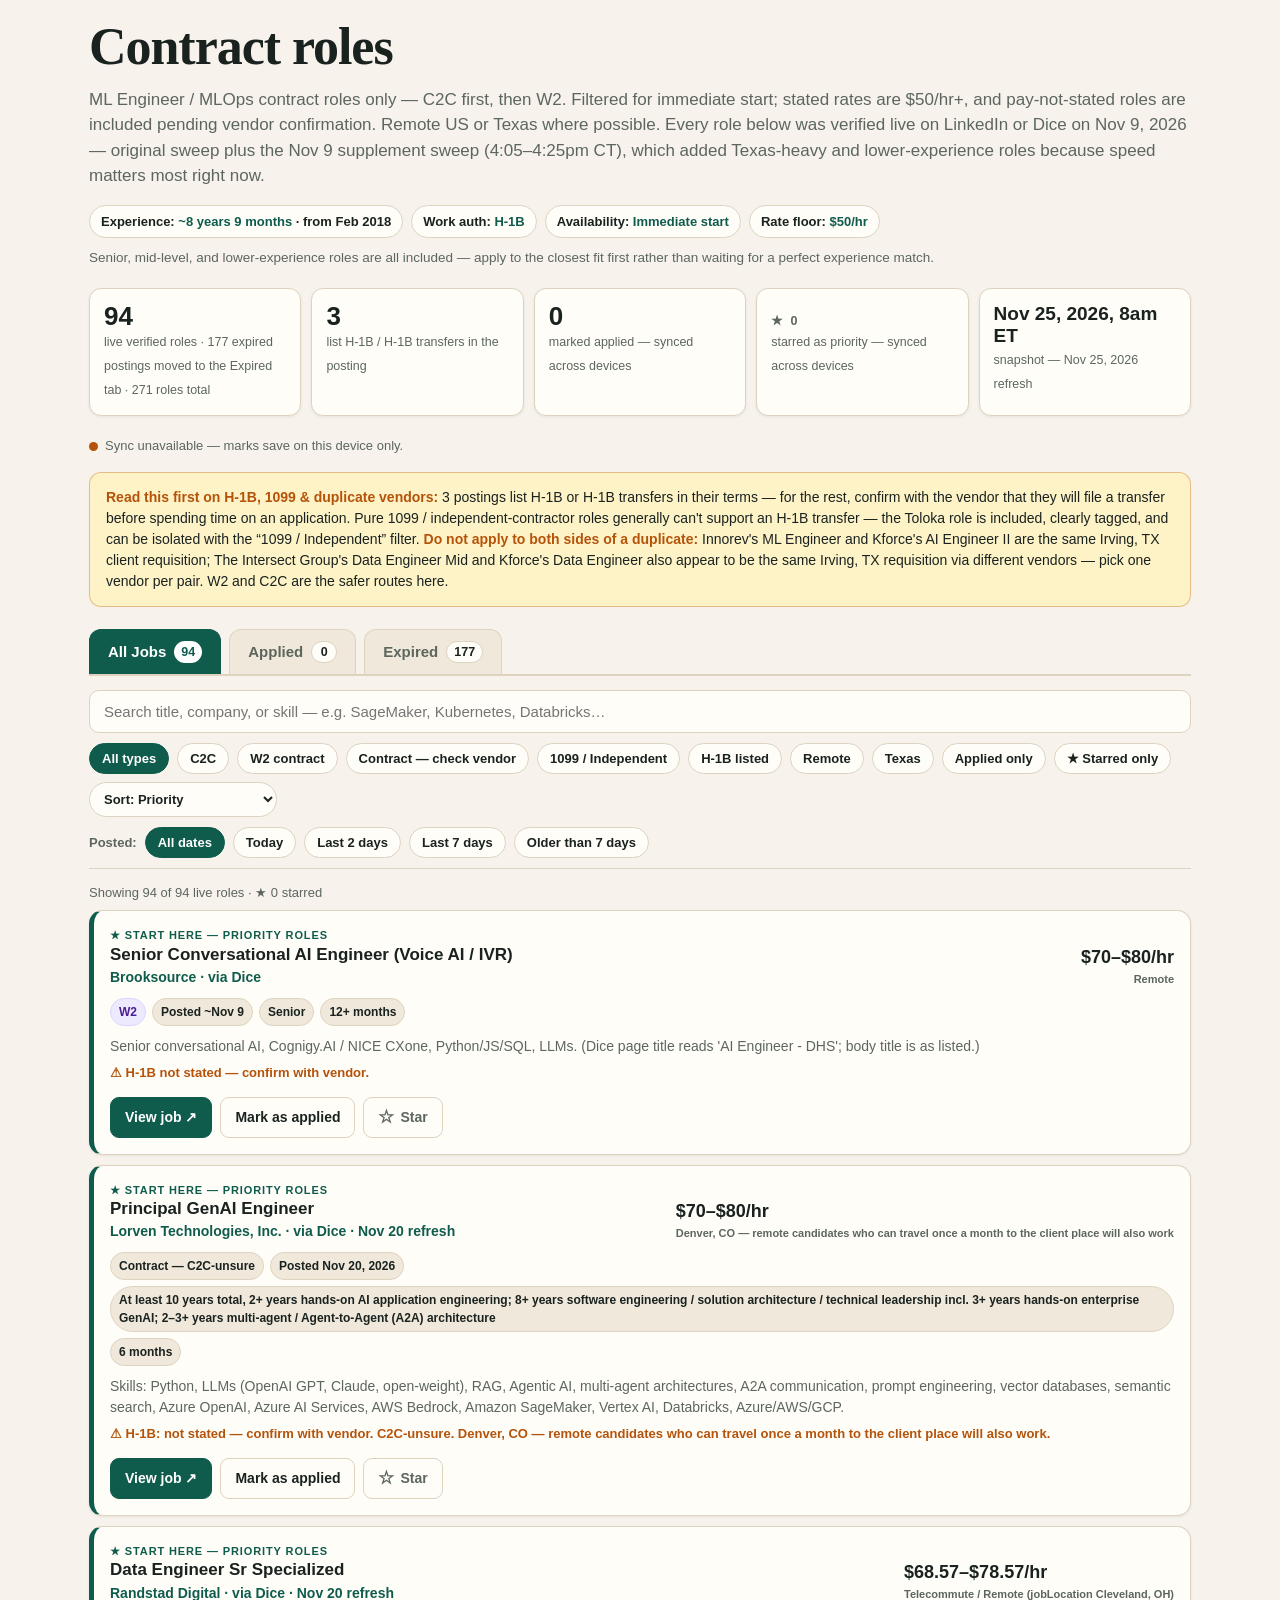
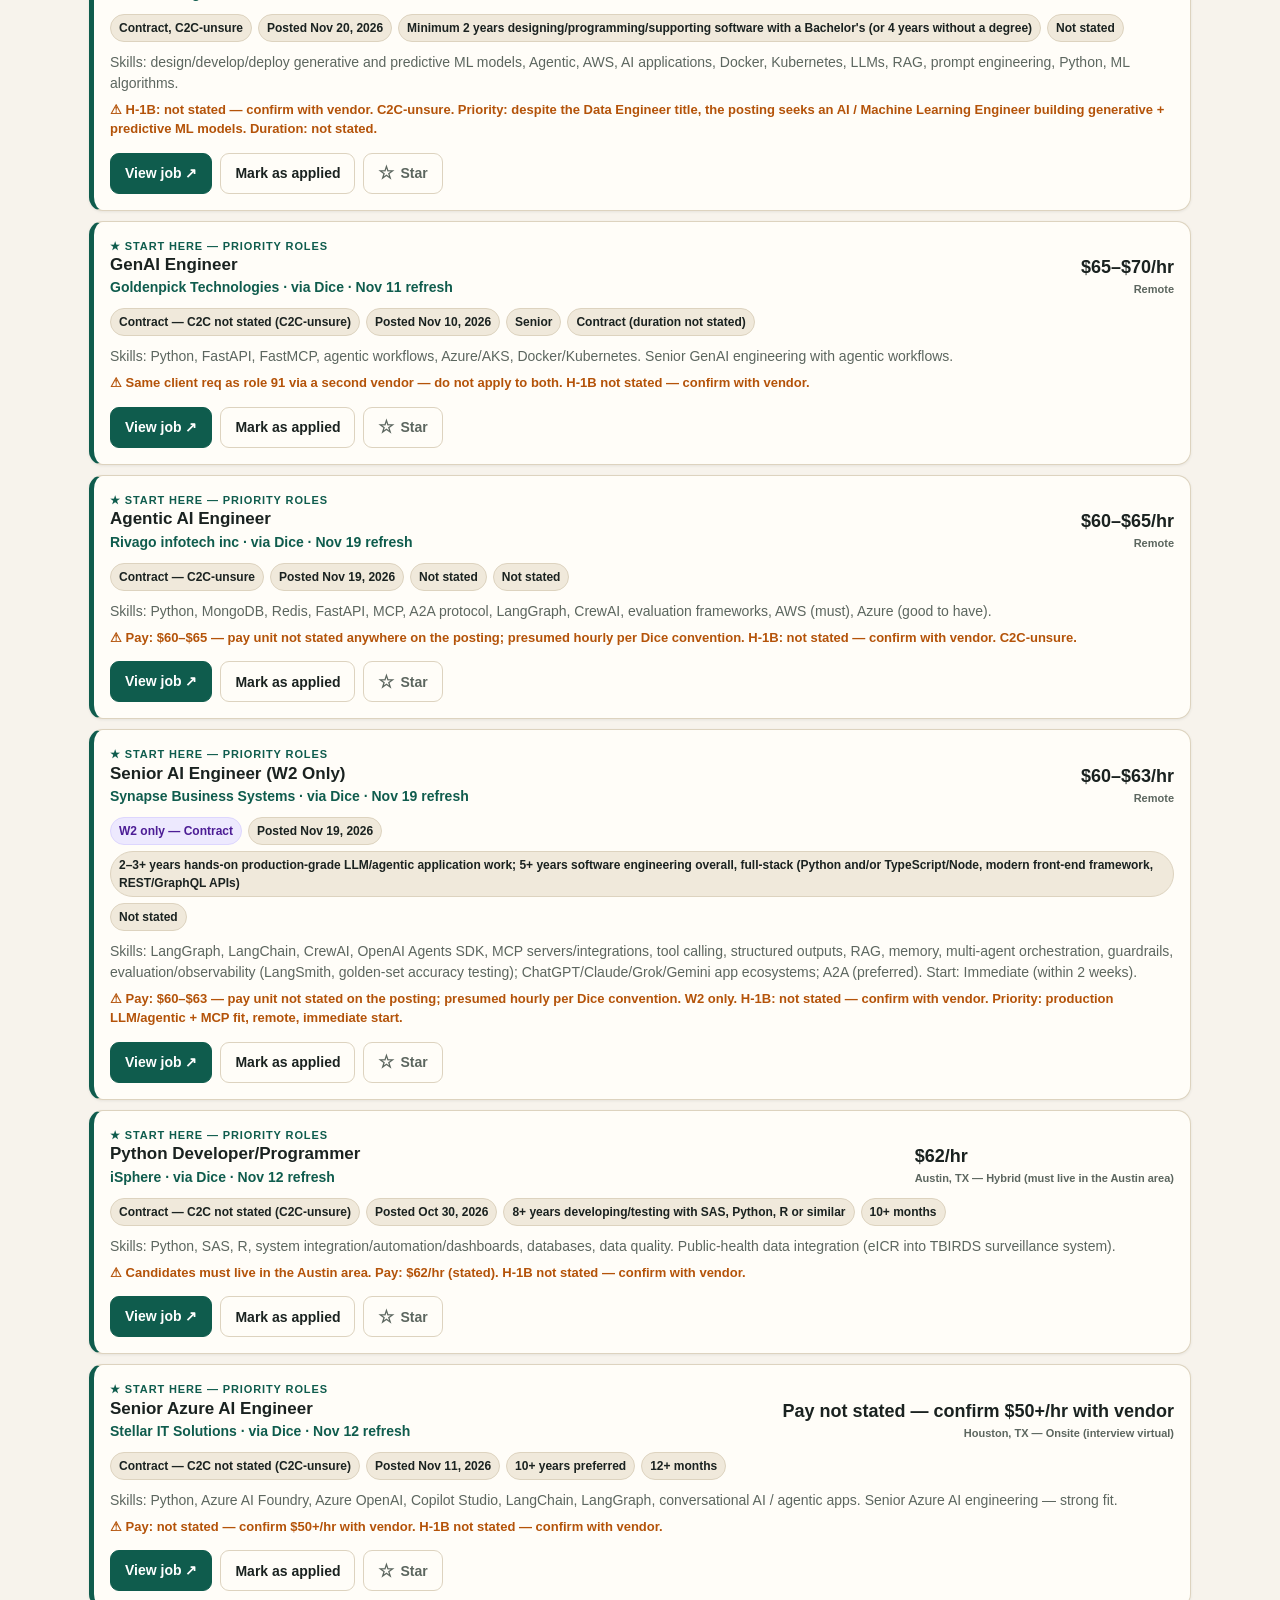
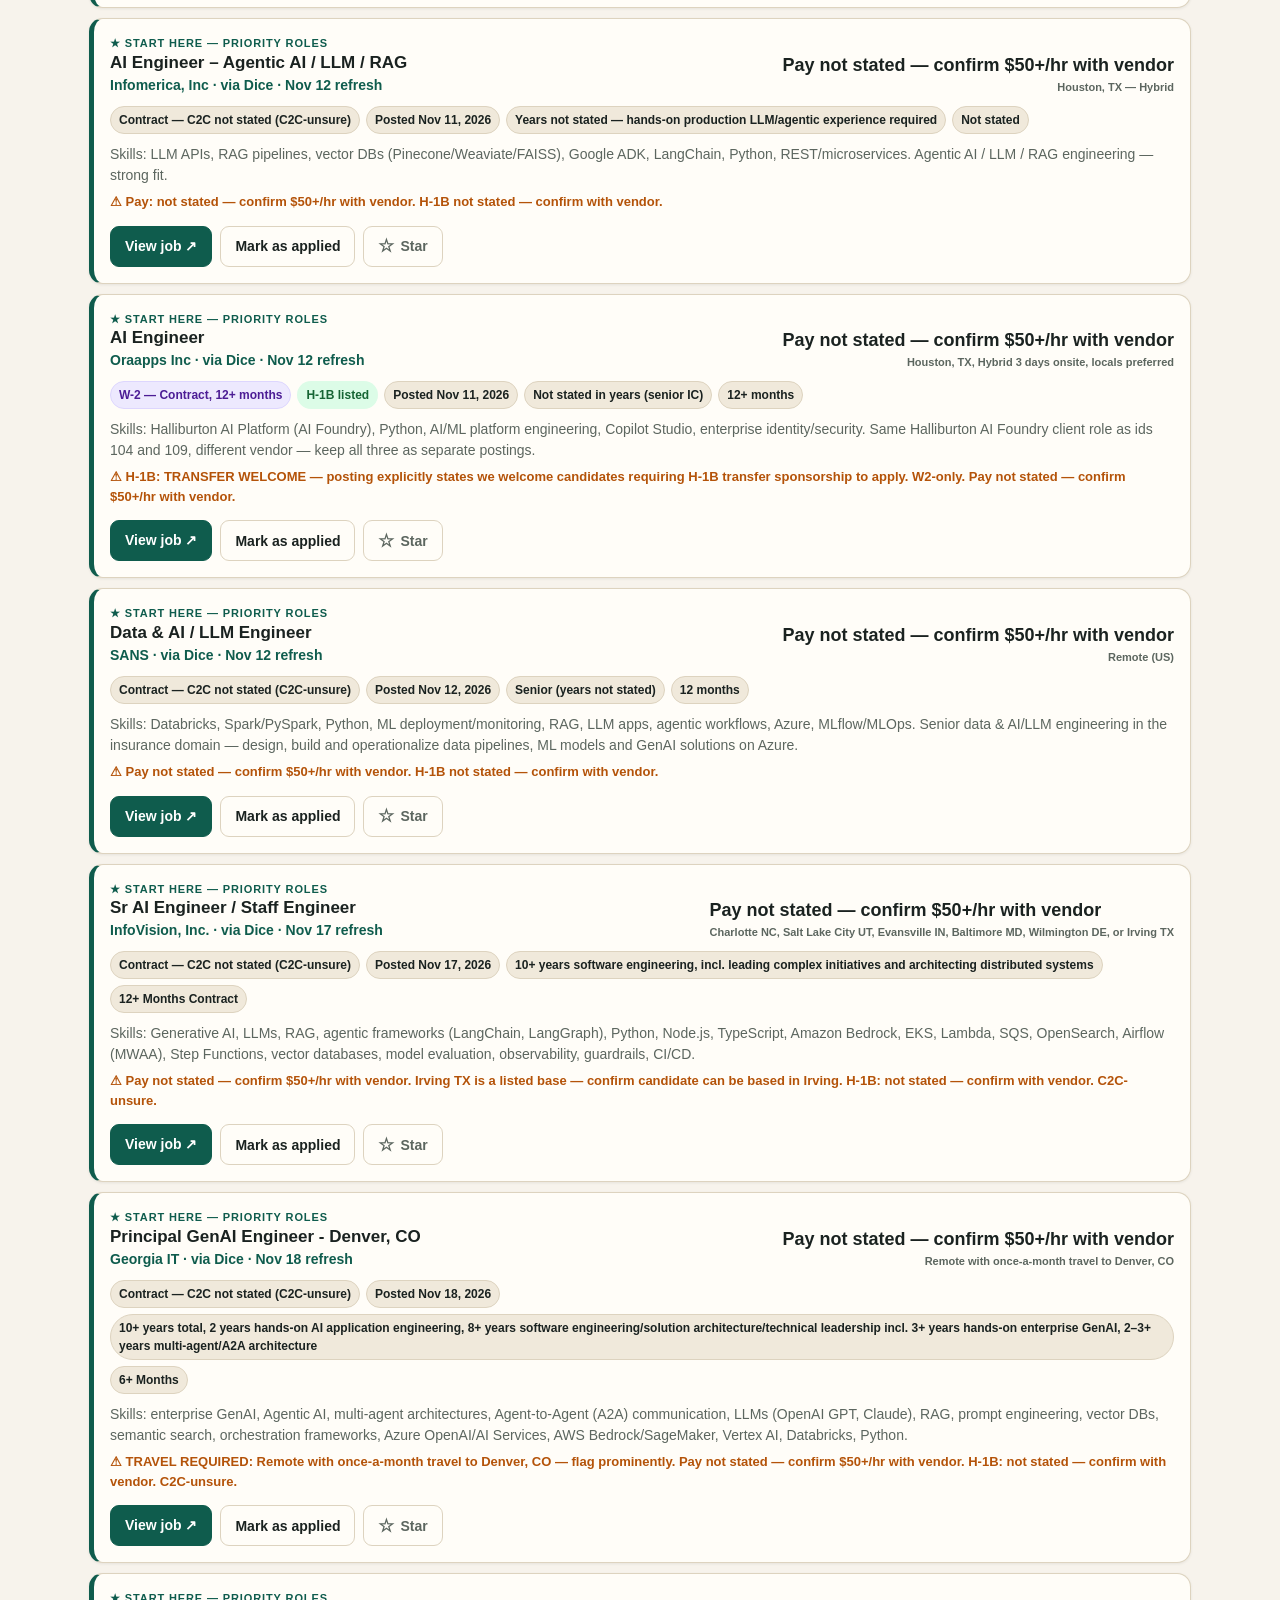
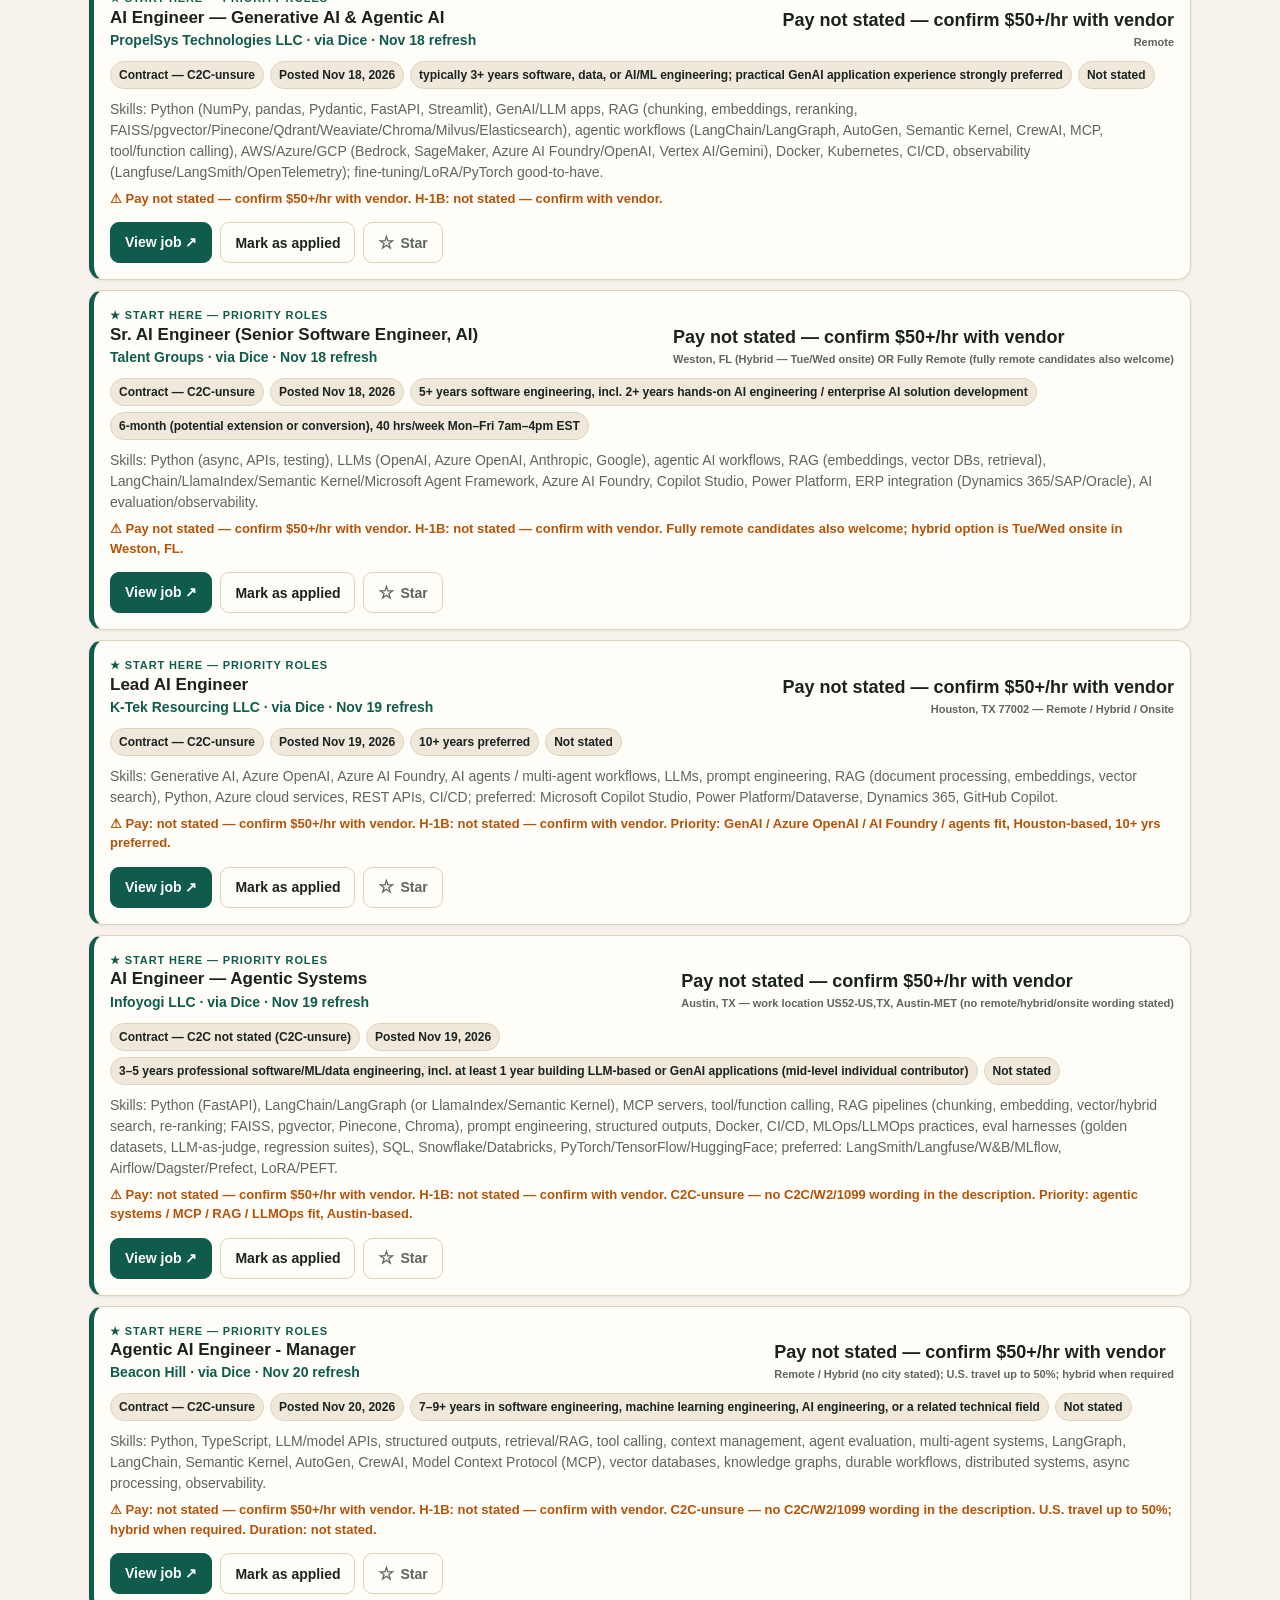
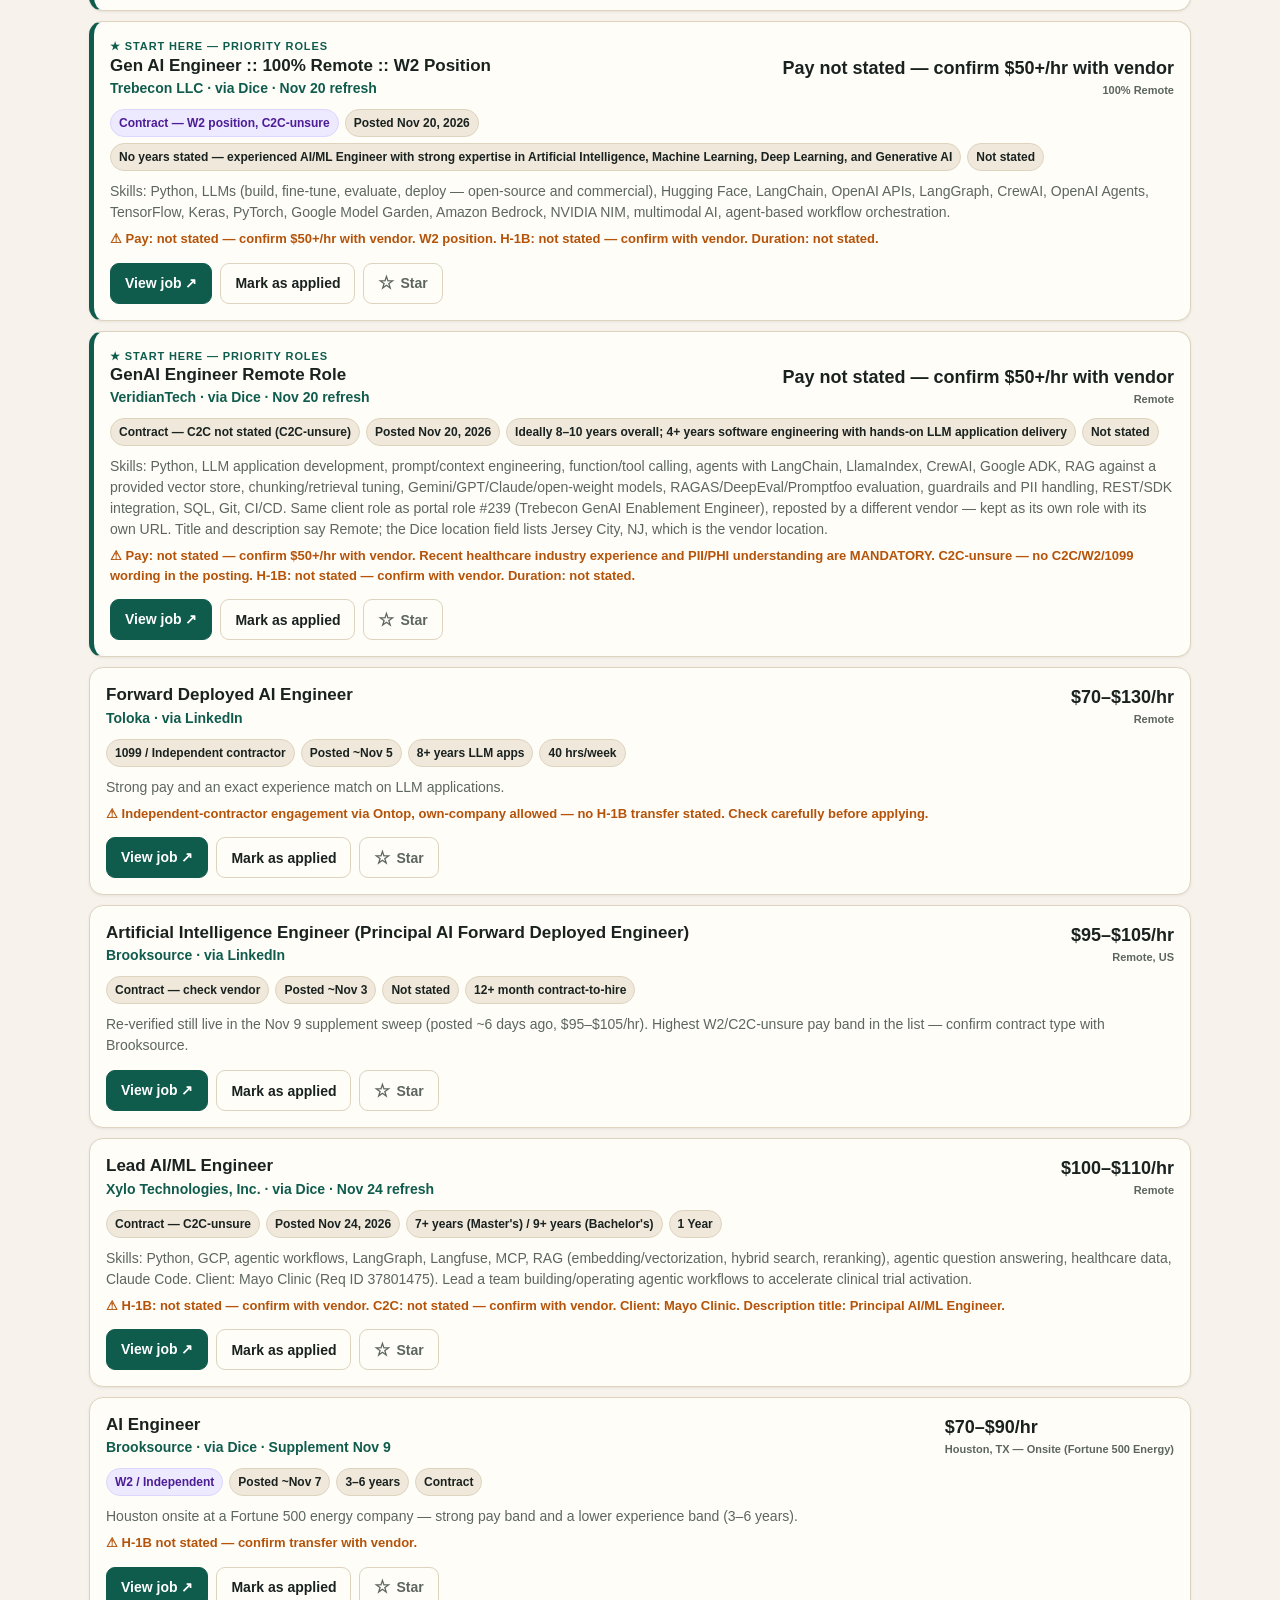
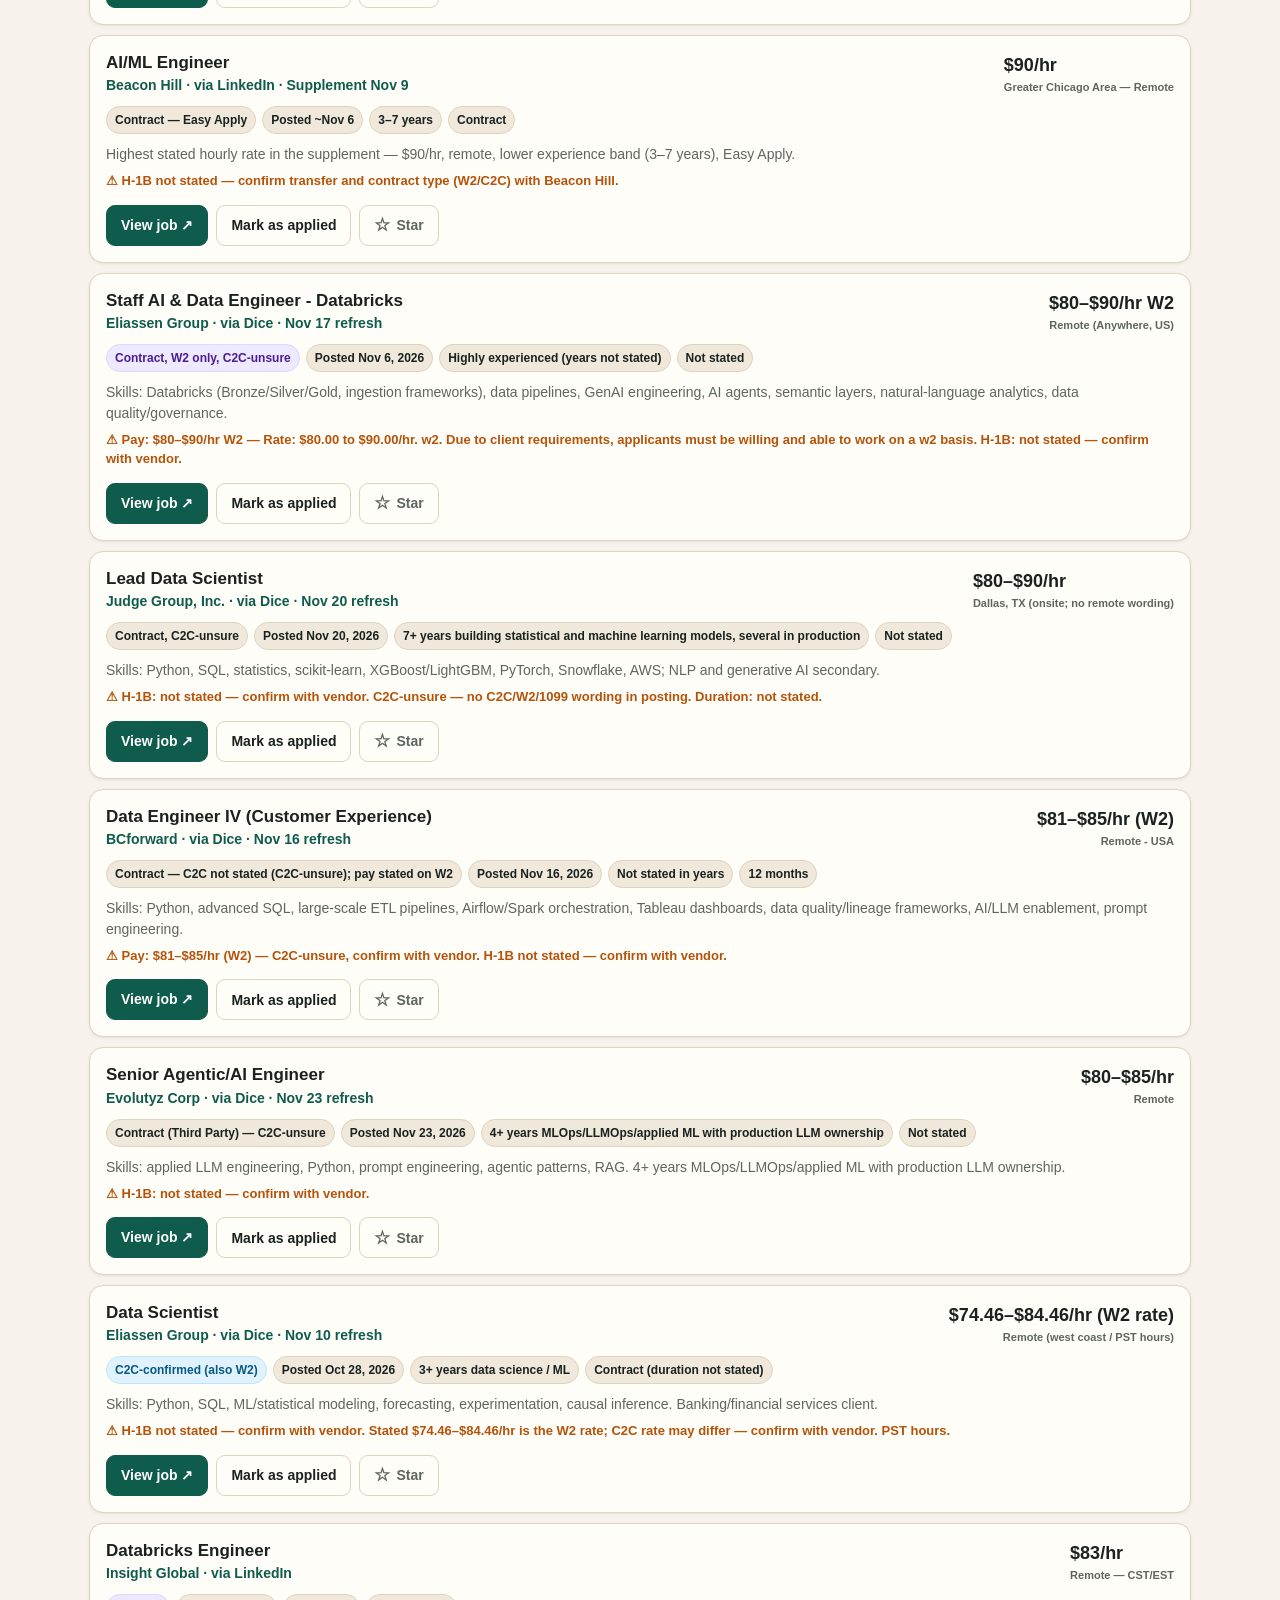
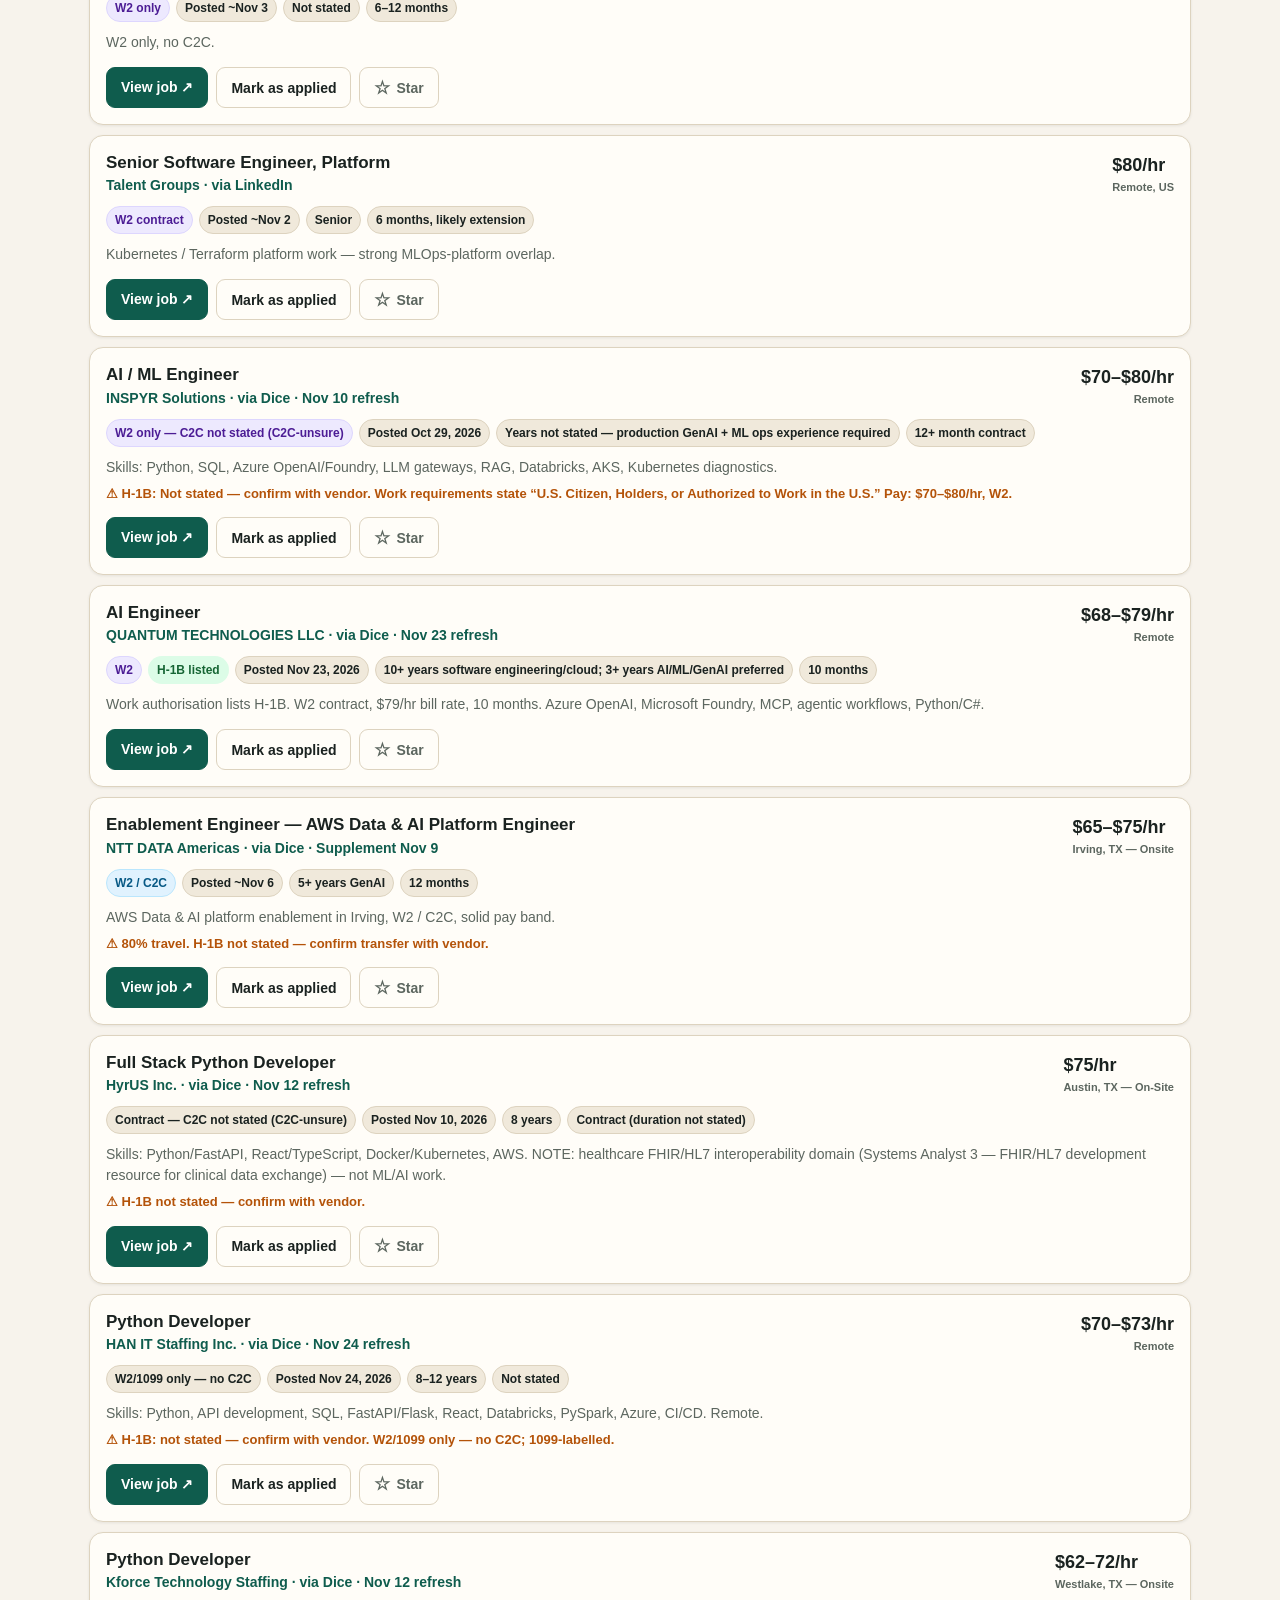
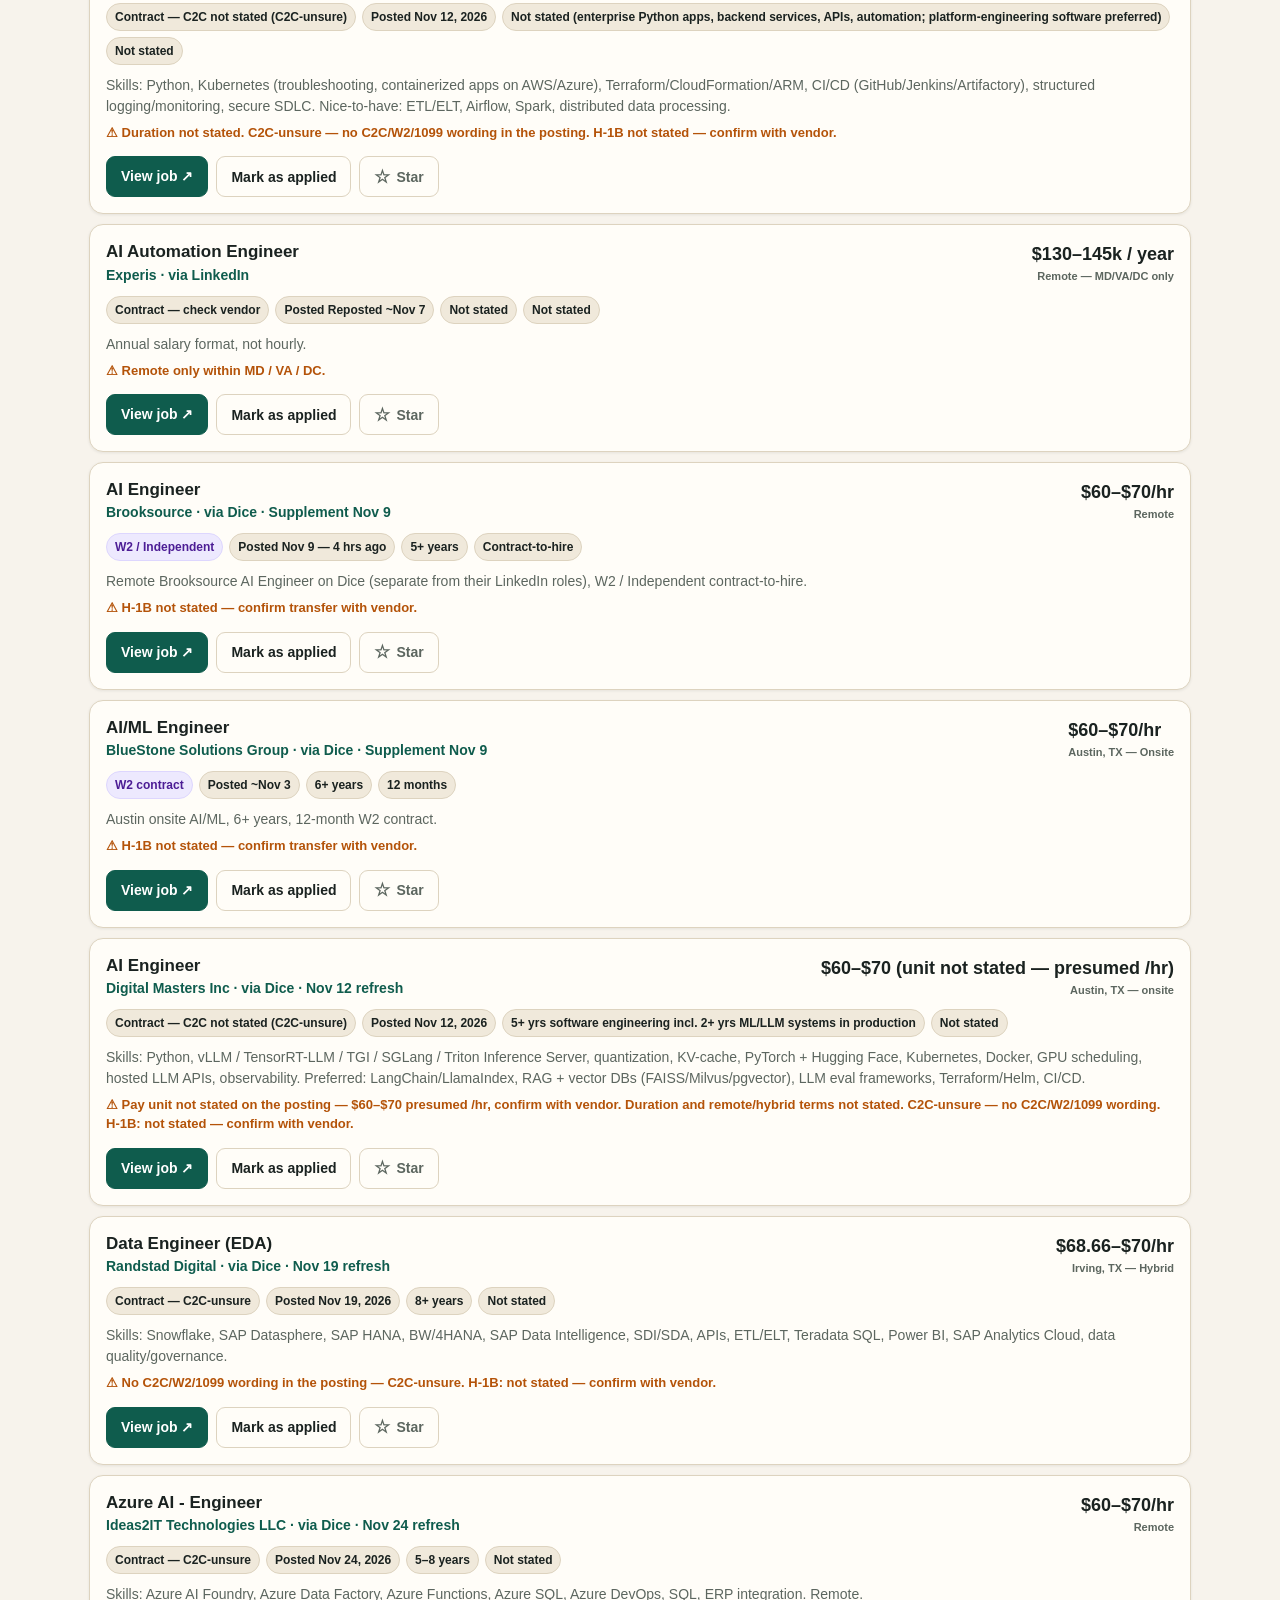
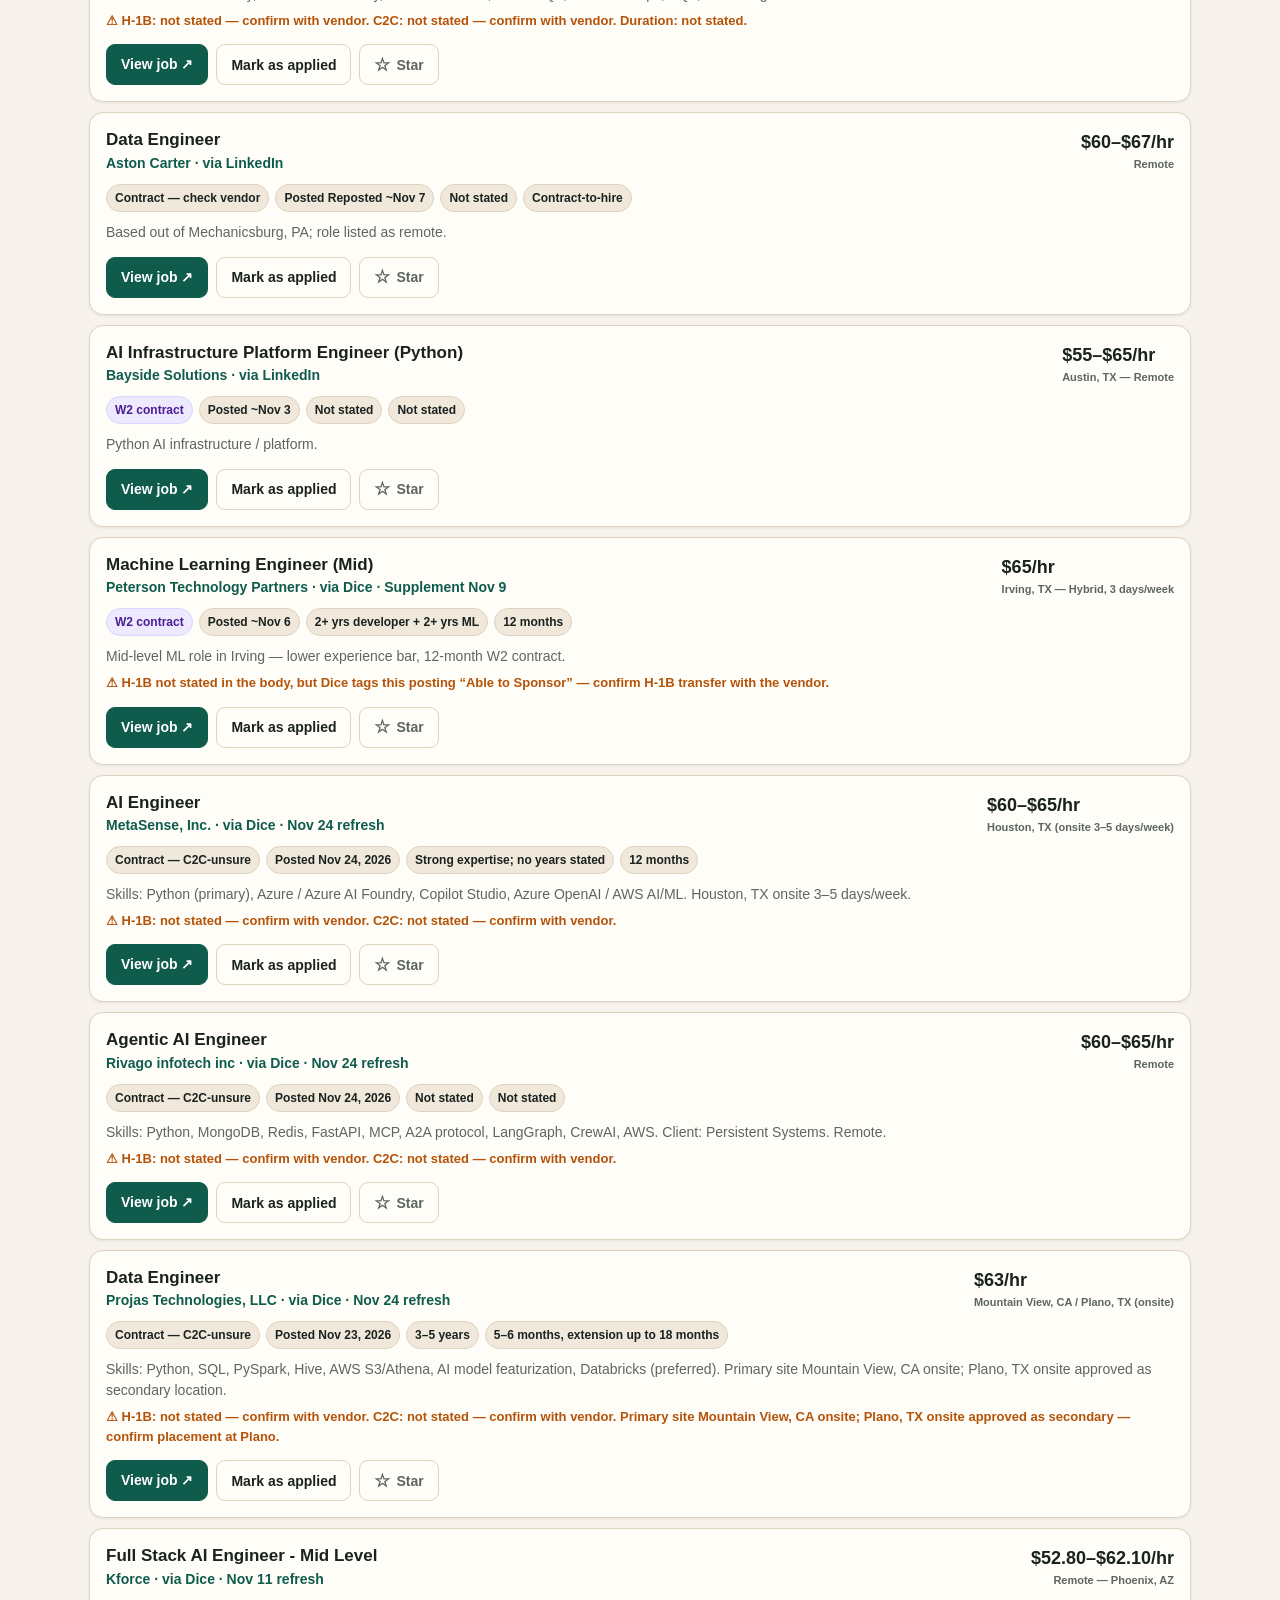
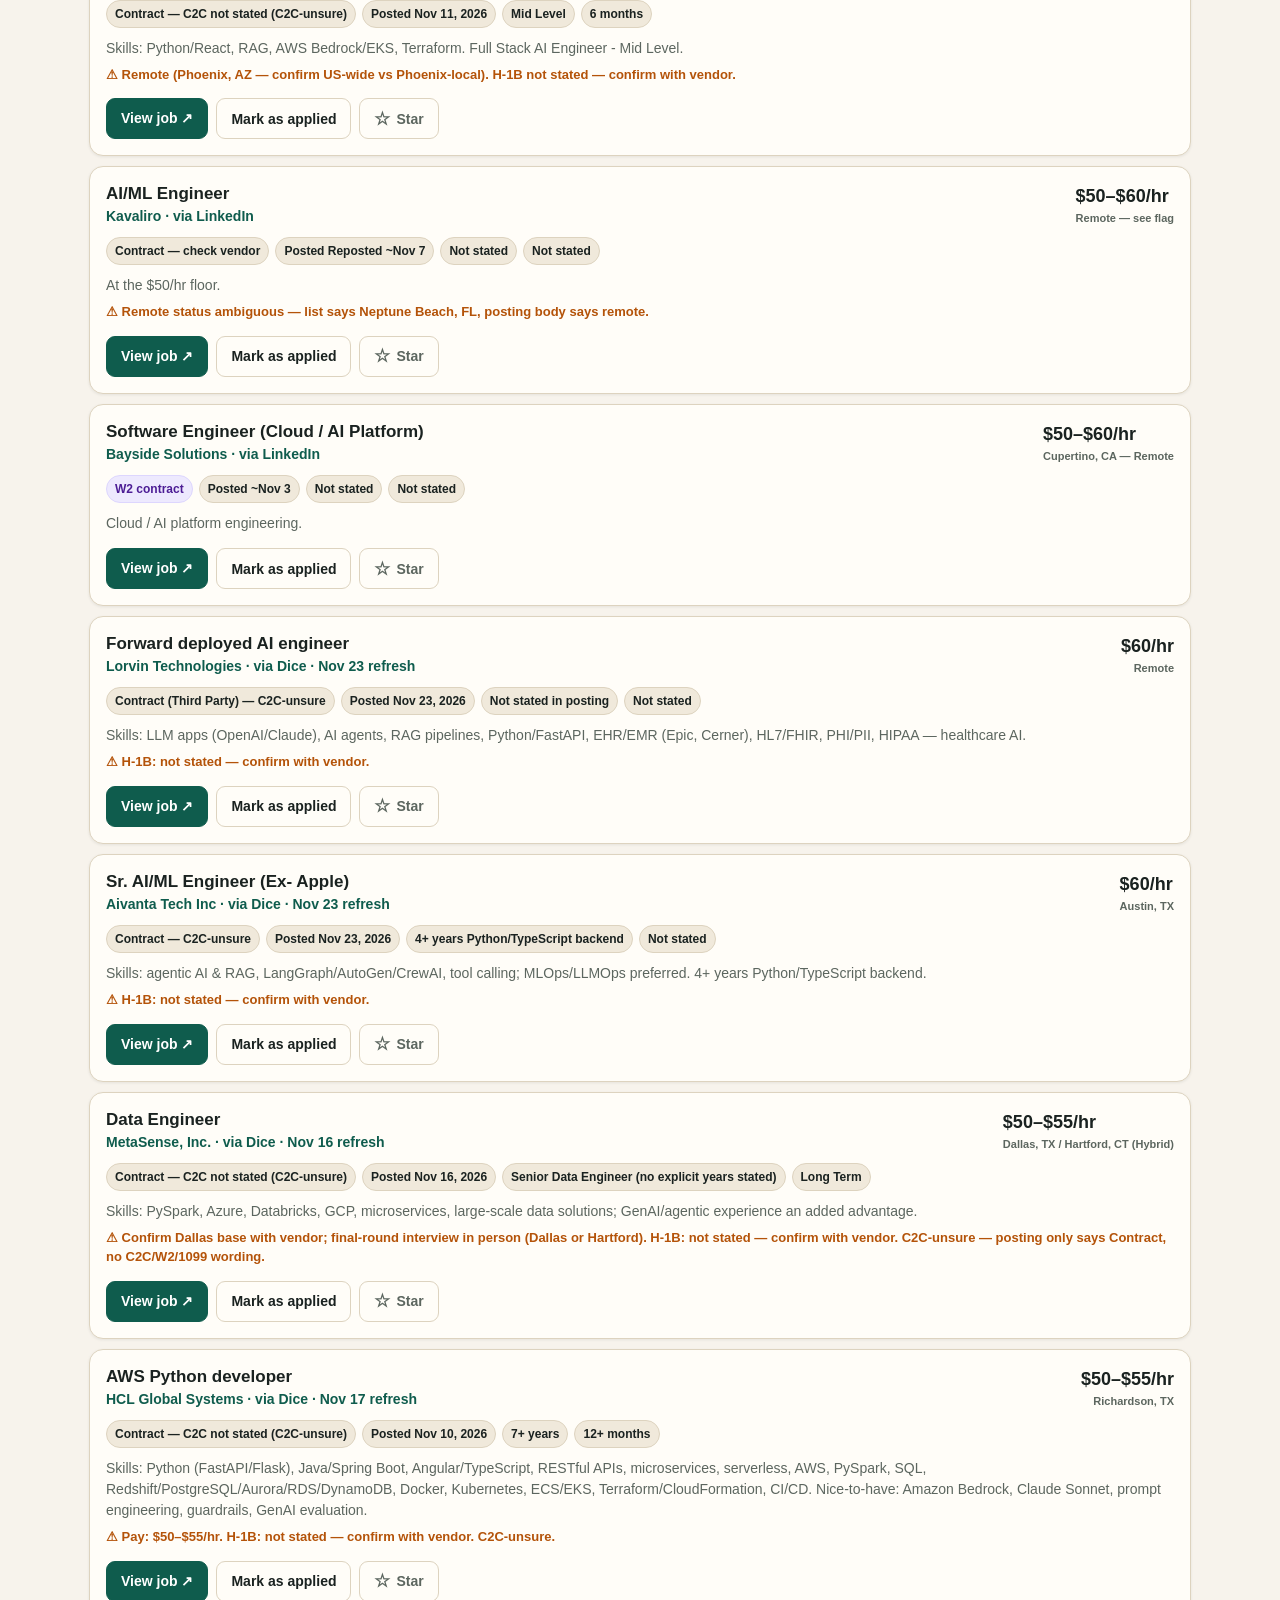
==== commit a164f4b8: "Stage new index.html in tmp/ for Nov 25, 2026 8am ET refresh" ====
--- a/tmp/index.html
+++ b/tmp/index.html
@@ -109,20 +109,20 @@
     </div>
     <p style="font-size:13.5px;color:var(--muted);margin:10px 0 0">Senior, mid-level, and lower-experience roles are all included — apply to the closest fit first rather than waiting for a perfect experience match.</p>
     <div class="stats">
-      <div class="stat"><b id="statTotal">95</b><span>live verified roles · 175 expired postings moved to the Expired tab · 270 roles total</span></div>
+      <div class="stat"><b id="statTotal">94</b><span>live verified roles · 177 expired postings moved to the Expired tab · 271 roles total</span></div>
       <div class="stat"><b>3</b><span>list H-1B / H-1B transfers in the posting</span></div>
       <div class="stat"><b id="statApplied">0</b><span>marked applied — synced across devices</span></div>
       <div class="stat stat-star"><b><span aria-hidden="true">★</span> <span id="statStarred">0</span></b><span>starred as priority — synced across devices</span></div>
-      <div class="stat stat-date"><b>Nov 24, 2026, 6pm ET</b><span>snapshot — Nov 24, 2026 refresh</span></div>
+      <div class="stat stat-date"><b>Nov 25, 2026, 8am ET</b><span>snapshot — Nov 25, 2026 refresh</span></div>
     </div>
     <p class="sync-status" id="syncStatus" role="status"><span class="sync-dot" aria-hidden="true"></span><span id="syncStatusText">Sync: connecting…</span></p>
     <div class="notice"><strong>Read this first on H-1B, 1099 &amp; duplicate vendors:</strong> 3 postings list H-1B or H-1B transfers in their terms — for the rest, confirm with the vendor that they will file a transfer before spending time on an application. Pure 1099 / independent-contractor roles generally can't support an H-1B transfer — the Toloka role is included, clearly tagged, and can be isolated with the “1099 / Independent” filter. <strong>Do not apply to both sides of a duplicate:</strong> Innorev's ML Engineer and Kforce's AI Engineer II are the same Irving, TX client requisition; The Intersect Group's Data Engineer Mid and Kforce's Data Engineer also appear to be the same Irving, TX requisition via different vendors — pick one vendor per pair. W2 and C2C are the safer routes here.</div>
   </header>
 
   <nav class="view-tabs" aria-label="Job views">
-    <button class="view-tab" id="tabAll" data-view="all" role="tab" aria-selected="true">All Jobs <span class="tab-count" id="tabAllCount">95</span></button>
+    <button class="view-tab" id="tabAll" data-view="all" role="tab" aria-selected="true">All Jobs <span class="tab-count" id="tabAllCount">94</span></button>
     <button class="view-tab" id="tabApplied" data-view="applied" role="tab" aria-selected="false">Applied <span class="tab-count" id="tabAppliedCount">0</span></button>
-    <button class="view-tab" id="tabExpired" data-view="expired" role="tab" aria-selected="false">Expired <span class="tab-count" id="tabExpiredCount">175</span></button>
+    <button class="view-tab" id="tabExpired" data-view="expired" role="tab" aria-selected="false">Expired <span class="tab-count" id="tabExpiredCount">177</span></button>
   </nav>
 
   <div class="controls">
@@ -166,7 +166,7 @@
 </div>
 
 <script>
-window.PORTAL_DATA = {"snapshot": "Nov 24, 2026, 6pm ET", "totals": {"live":95,"expired":175,"total":270}, "jobs": [
+window.PORTAL_DATA = {"snapshot": "Nov 25, 2026, 8am ET", "totals": {"live":94,"expired":177,"total":271}, "jobs": [
 {"id":1,"priority":1,"title":"AI Engineer","company":"QUANTUM TECHNOLOGIES LLC","loc":"Remote","pay":"$80–$90/hr","payNum":90,"type":"c2c","typeLabel":"C2C","h1b":true,"posted":"~Oct 29","postedISO":"2026-10-29","exp":"5+ years","dur":"6–15 months","url":"https://www.dice.com/job-detail/552bbc43-dff8-45bf-8ea2-988f9c6149a3","src":"Dice","desc":"Work authorisation lists H-1B. Highest-paying H-1B-listed C2C role in the sweep."},
 {"id":2,"priority":1,"title":"AWS AI/ML Engineer","company":"MACHINE LEARNING TECHNOLOGIES LLC","loc":"Austin, TX — Onsite","pay":"$78/hr","payNum":78,"type":"c2c","typeLabel":"C2C","h1b":true,"posted":"~Nov 8","postedISO":"2026-11-08","exp":"4+ years","dur":"8 months + extension","url":"https://www.linkedin.com/jobs/view/4487932561/","src":"LinkedIn","desc":"Closest skill match: SageMaker, Bedrock, EKS, Terraform, MLflow. Work auth lists H-1B."},
 {"id":3,"priority":1,"title":"AI Engineer — second posting","company":"QUANTUM TECHNOLOGIES LLC","loc":"Remote","pay":"$60–$65/hr","payNum":65,"type":"c2c","typeLabel":"C2C","h1b":true,"posted":"~Nov 7","postedISO":"2026-11-07","exp":"See flag","dur":"10 months","url":"https://www.dice.com/job-detail/580f6f56-983e-4904-b621-9505b9cf9ee1","src":"Dice","desc":"Work authorisation lists H-1B.","flag":"Asks 10+ years total — above the ~8 years 9 months target, worth a vendor check given the H-1B listing."},
@@ -436,8 +436,9 @@
 {"id":267,"title":"AI Engineer","company":"MetaSense, Inc.","loc":"Houston, TX (onsite 3–5 days/week)","pay":"$60–$65/hr","payNum":65,"type":"unsure","typeLabel":"Contract — C2C-unsure","h1b":false,"posted":"Nov 24, 2026","postedISO":"2026-11-24","exp":"Strong expertise; no years stated","dur":"12 months","url":"https://www.dice.com/job-detail/638fed14-153b-4b65-920b-20f11dce9a5a","src":"Dice · Nov 24 refresh","desc":"Skills: Python (primary), Azure / Azure AI Foundry, Copilot Studio, Azure OpenAI / AWS AI/ML. Houston, TX onsite 3–5 days/week.","flag":"H-1B: not stated — confirm with vendor. C2C: not stated — confirm with vendor."},
 {"id":268,"title":"Agentic AI Engineer","company":"Rivago infotech inc","loc":"Remote","pay":"$60–$65/hr","payNum":65,"type":"unsure","typeLabel":"Contract — C2C-unsure","h1b":false,"posted":"Nov 24, 2026","postedISO":"2026-11-24","exp":"Not stated","dur":"Not stated","url":"https://www.dice.com/job-detail/73fccc56-5100-4a75-b687-8744bf8bbf23","src":"Dice · Nov 24 refresh","desc":"Skills: Python, MongoDB, Redis, FastAPI, MCP, A2A protocol, LangGraph, CrewAI, AWS. Client: Persistent Systems. Remote.","flag":"H-1B: not stated — confirm with vendor. C2C: not stated — confirm with vendor."},
 {"id":269,"title":"AWS GenAI & Machine Learning Engineer","company":"Aptino","loc":"Malvern, PA / Charlotte, NC / Dallas, TX (hybrid 3 days/week)","pay":"Pay not stated — confirm $50+/hr with vendor","payNum":0,"type":"unsure","typeLabel":"Contract — C2C-unsure","h1b":false,"posted":"Nov 24, 2026","postedISO":"2026-11-24","exp":"10+ years","dur":"Not stated","url":"https://www.dice.com/job-detail/482ffa81-6de3-4509-ab3b-6b6103d1a297","src":"Dice · Nov 24 refresh","desc":"Skills: AWS Bedrock, Bedrock Agents, SageMaker, Glue, EMR, Step Functions, RAG, LLM applications, Python, PySpark, SQL, LangChain/LangGraph (preferred), Terraform, CI/CD. Locations: Malvern, PA / Charlotte, NC / Dallas, TX (hybrid 3 days/week).","flag":"Pay: not stated — confirm $50+/hr with vendor. H-1B: not stated — confirm with vendor. C2C: not stated — confirm with vendor. Locations Malvern, PA / Charlotte, NC / Dallas, TX (hybrid 3 days/week) — confirm placement at Dallas, TX."},
-{"id":270,"title":"Lead AI/ML Engineer","company":"Xylo Technologies, Inc.","loc":"Remote","pay":"$100–$110/hr","payNum":100,"type":"unsure","typeLabel":"Contract — C2C-unsure","h1b":false,"posted":"Nov 24, 2026","postedISO":"2026-11-24","exp":"7+ years (Master's) / 9+ years (Bachelor's)","dur":"1 Year","url":"https://www.dice.com/job-detail/3479752b-f452-4e99-a80e-af4f1965600e","src":"Dice · Nov 24 refresh","desc":"Skills: Python, GCP, agentic workflows, LangGraph, Langfuse, MCP, RAG (embedding/vectorization, hybrid search, reranking), agentic question answering, healthcare data, Claude Code. Client: Mayo Clinic (Req ID 37801475). Lead a team building/operating agentic workflows to accelerate clinical trial activation.","flag":"H-1B: not stated — confirm with vendor. C2C: not stated — confirm with vendor. Client: Mayo Clinic. Description title: Principal AI/ML Engineer."}
-], "expired": {"1":"Nov 12, 2026, 7:08am CT","2":"Nov 18, 2026, 1:00pm CT","3":"Nov 10, 2026, 2:08pm CT","4":"Nov 17, 2026, 1:13pm CT","6":"Nov 18, 2026, 11:05am CT","7":"Nov 10, 2026, 2:08pm CT","8":"Nov 10, 2026, 2:08pm CT","9":"Nov 16, 2026, 9:00am CT","14":"Nov 16, 2026, 11:10am CT","15":"Nov 20, 2026, 5:02pm CT","17":"Nov 11, 2026, 3:02pm CT","19":"Nov 11, 2026, 3:03pm CT","20":"Nov 10, 2026, 2:08pm CT","21":"Nov 19, 2026, 11:01am CT","22":"Nov 11, 2026, 3:04pm CT","23":"Nov 16, 2026, 11:02am CT","27":"Nov 11, 2026, 11:05am CT","28":"Nov 11, 2026, 1:05pm CT","30":"Nov 13, 2026, 11:01am CT","31":"Nov 13, 2026, 9:03am CT","33":"Nov 10, 2026, 2:08pm CT","34":"Nov 11, 2026, 5:06pm CT","36":"Nov 10, 2026, 2:08pm CT","37":"Nov 10, 2026, 2:08pm CT","38":"Nov 10, 2026, 2:08pm CT","40":"Nov 10, 2026, 2:08pm CT","43":"Nov 18, 2026, 9:09am CT","44":"Nov 23, 2026, 9:06am CT","45":"Nov 16, 2026, 11:03am CT","49":"Nov 11, 2026, 3:08pm CT","50":"Nov 19, 2026, 11:03am CT","52":"Nov 18, 2026, 7:08am CT","53":"Nov 19, 2026, 11:17am CT","55":"Nov 10, 2026, 2:08pm CT","56":"Nov 10, 2026, 2:08pm CT","58":"Nov 19, 2026, 11:03am CT","59":"Nov 10, 2026, 2:08pm CT","60":"Nov 12, 2026, 11:11am CT","61":"Nov 10, 2026, 2:08pm CT","62":"Nov 10, 2026, 2:08pm CT","63":"Nov 10, 2026, 2:08pm CT","64":"Nov 10, 2026, 2:08pm CT","65":"Nov 10, 2026, 2:08pm CT","67":"Nov 13, 2026, 1:02pm CT","68":"Nov 10, 2026, 2:08pm CT","69":"Nov 10, 2026, 2:08pm CT","70":"Nov 12, 2026, 11:11am CT","72":"Nov 12, 2026, 9:09am CT","73":"Nov 11, 2026, 11:05am CT","74":"Nov 11, 2026, 11:05am CT","75":"Nov 11, 2026, 11:05am CT","76":"Nov 11, 2026, 11:05am CT","77":"Nov 11, 2026, 11:05am CT","78":"Nov 11, 2026, 11:05am CT","79":"Nov 11, 2026, 11:05am CT","81":"Nov 17, 2026, 3:08pm CT","84":"Nov 19, 2026, 5:05pm CT","85":"Nov 13, 2026, 3:03pm CT","86":"Nov 18, 2026, 9:11am CT","88":"Nov 12, 2026, 9:09am CT","89":"Nov 12, 2026, 1:09pm CT","91":"Nov 13, 2026, 1:03pm CT","92":"Nov 12, 2026, 5:12pm CT","95":"Nov 12, 2026, 11:11am CT","98":"Nov 13, 2026, 11:04am CT","99":"Nov 13, 2026, 11:04am CT","100":"Nov 13, 2026, 11:04am CT","101":"Nov 13, 2026, 9:05am CT","102":"Nov 17, 2026, 7:10am CT","103":"Nov 23, 2026, 3:04pm CT","104":"Nov 18, 2026, 5:12pm CT","105":"Nov 23, 2026, 3:04pm CT","107":"Nov 13, 2026, 11:04am CT","108":"Nov 16, 2026, 11:07am CT","110":"Nov 16, 2026, 11:07am CT","112":"Nov 12, 2026, 11:11am CT","113":"Nov 16, 2026, 3:08pm CT","114":"Nov 13, 2026, 9:06am CT","115":"Nov 16, 2026, 1:08pm CT","117":"Nov 19, 2026, 5:06pm CT","118":"Nov 12, 2026, 3:09pm CT","120":"Nov 20, 2026, 1:07pm CT","123":"Nov 17, 2026, 11:08am CT","124":"Nov 16, 2026, 1:08pm CT","125":"Nov 13, 2026, 5:06pm CT","126":"Nov 18, 2026, 9:13am CT","129":"Nov 17, 2026, 5:11pm CT","131":"Nov 23, 2026, 3:04pm CT","132":"Nov 16, 2026, 11:08am CT","134":"Nov 16, 2026, 9:08am CT","135":"Nov 20, 2026, 9:07am CT","136":"Nov 16, 2026, 9:08am CT","137":"Nov 16, 2026, 9:08am CT","138":"Nov 16, 2026, 11:08am CT","139":"Nov 17, 2026, 7:12am CT","140":"Nov 16, 2026, 9:08am CT","141":"Nov 18, 2026, 11:10am CT","143":"Nov 16, 2026, 11:08am CT","145":"Nov 18, 2026, 5:12pm CT","146":"Nov 20, 2026, 9:07am CT","148":"Nov 18, 2026, 1:05pm CT","149":"Nov 16, 2026, 3:10pm CT","150":"Nov 16, 2026, 11:08am CT","153":"Nov 16, 2026, 5:09pm CT","154":"Nov 18, 2026, 1:05pm CT","155":"Nov 17, 2026, 9:10am CT","158":"Nov 17, 2026, 9:10am CT","159":"Nov 17, 2026, 1:09pm CT","160":"Nov 16, 2026, 5:10pm CT","162":"Nov 19, 2026, 7:08am CT","164":"Nov 18, 2026, 5:13pm CT","166":"Nov 19, 2026, 7:08am CT","167":"Nov 18, 2026, 9:14am CT","168":"Nov 18, 2026, 9:14am CT","169":"Nov 19, 2026, 5:07pm CT","170":"Nov 18, 2026, 9:14am CT","171":"Nov 23, 2026, 11:05am CT","172":"Nov 20, 2026, 9:08am CT","173":"Nov 19, 2026, 11:05am CT","175":"Nov 18, 2026, 11:11am CT","178":"Nov 17, 2026, 1:10pm CT","179":"Nov 18, 2026, 9:15am CT","180":"Nov 17, 2026, 5:13pm CT","183":"Nov 17, 2026, 3:13pm CT","184":"Nov 18, 2026, 5:13pm CT","185":"Nov 18, 2026, 5:13pm CT","187":"Nov 19, 2026, 3:06pm CT","190":"Nov 19, 2026, 3:06pm CT","191":"Nov 18, 2026, 9:15am CT","192":"Nov 21, 2026, 9:05am CT","193":"Nov 19, 2026, 9:07am CT","194":"Nov 23, 2026, 11:06am CT","195":"Nov 18, 2026, 5:13pm CT","196":"Nov 19, 2026, 3:06pm CT","197":"Nov 18, 2026, 5:13pm CT","198":"Nov 18, 2026, 3:05pm CT","199":"Nov 23, 2026, 9:09am CT","202":"Nov 19, 2026, 7:08am CT","204":"Nov 19, 2026, 11:06am CT","206":"Nov 19, 2026, 5:07pm CT","207":"Nov 19, 2026, 9:07am CT","210":"Nov 20, 2026, 9:08am CT","211":"Nov 23, 2026, 1:06pm CT","212":"Nov 20, 2026, 9:08am CT","213":"Nov 19, 2026, 1:08pm CT","215":"Nov 19, 2026, 1:08pm CT","217":"Nov 20, 2026, 5:07pm CT","220":"Nov 19, 2026, 5:07pm CT","223":"Nov 20, 2026, 5:07pm CT","228":"Nov 23, 2026, 1:06pm CT","230":"Nov 20, 2026, 3:06pm CT","232":"Nov 20, 2026, 3:07pm CT","234":"Nov 23, 2026, 11:06am CT","244":"Nov 23, 2026, 11:07am CT","248":"Nov 23, 2026, 3:06pm CT","83":"Nov 23, 2026, 5:04pm CT","128":"Nov 23, 2026, 5:05pm CT","238":"Nov 23, 2026, 5:06pm CT","239":"Nov 23, 2026, 5:06pm CT","5":"Nov 24, 2026, 7:02am CT","106":"Nov 24, 2026, 9:07am CT","233":"Nov 24, 2026, 9:09am CT","242":"Nov 24, 2026, 9:10am CT","247":"Nov 24, 2026, 9:10am CT","249":"Nov 24, 2026, 9:10am CT","201":"Nov 24, 2026, 11:06am CT","203":"Nov 24, 2026, 11:06am CT","221":"Nov 24, 2026, 11:06am CT","235":"Nov 24, 2026, 11:06am CT","176":"Nov 24, 2026, 1:06pm CT","254":"Nov 24, 2026, 1:07pm CT","57":"Nov 24, 2026, 3:03pm CT","224":"Nov 24, 2026, 3:06pm CT","260":"Nov 24, 2026, 3:07pm CT","243":"Nov 24, 2026, 5:10pm CT"}};
+{"id":270,"title":"Lead AI/ML Engineer","company":"Xylo Technologies, Inc.","loc":"Remote","pay":"$100–$110/hr","payNum":100,"type":"unsure","typeLabel":"Contract — C2C-unsure","h1b":false,"posted":"Nov 24, 2026","postedISO":"2026-11-24","exp":"7+ years (Master's) / 9+ years (Bachelor's)","dur":"1 Year","url":"https://www.dice.com/job-detail/3479752b-f452-4e99-a80e-af4f1965600e","src":"Dice · Nov 24 refresh","desc":"Skills: Python, GCP, agentic workflows, LangGraph, Langfuse, MCP, RAG (embedding/vectorization, hybrid search, reranking), agentic question answering, healthcare data, Claude Code. Client: Mayo Clinic (Req ID 37801475). Lead a team building/operating agentic workflows to accelerate clinical trial activation.","flag":"H-1B: not stated — confirm with vendor. C2C: not stated — confirm with vendor. Client: Mayo Clinic. Description title: Principal AI/ML Engineer."},
+{"company":"VGAI Solutions Inc","desc":"Skills: GenAI production development, Python, MCP (Model Context Protocol), agentic orchestration (Semantic Kernel, LangChain/LangGraph, Copilot Studio, OpenAI/Anthropic tool-calling), RAG, vector DBs (Pinecone, FAISS, Weaviate, Chroma), LLM evaluation, prompt engineering, Azure/AWS/GCP, CI/CD, REST APIs. Technical lead building agentic solutions; airline/transportation experience a plus.","dur":"Not stated","exp":"5–12 years","flag":"Pay: not stated — confirm $50+/hr with vendor. H-1B: not stated — confirm with vendor. C2C: not stated — confirm with vendor. Hybrid Dallas, TX — onsite Tue–Thu, remote Mon/Fri. Interview: 1 round, in person.","h1b":false,"id":271,"loc":"Dallas, TX (Hybrid: onsite Tue–Thu, remote Mon/Fri)","pay":"Pay not stated — confirm $50+/hr with vendor","payNum":0,"posted":"Nov 24, 2026","postedISO":"2026-11-24","src":"Dice · Nov 25 refresh","title":"Senior AI Engineer / Technical Lead (Agentic AI)","type":"unsure","typeLabel":"Contract — C2C-unsure","url":"https://www.dice.com/job-detail/c27b6849-ecfd-4f7b-94bd-c274e8141b69"}
+], "expired": {"1":"Nov 12, 2026, 7:08am CT","2":"Nov 18, 2026, 1:00pm CT","3":"Nov 10, 2026, 2:08pm CT","4":"Nov 17, 2026, 1:13pm CT","6":"Nov 18, 2026, 11:05am CT","7":"Nov 10, 2026, 2:08pm CT","8":"Nov 10, 2026, 2:08pm CT","9":"Nov 16, 2026, 9:00am CT","14":"Nov 16, 2026, 11:10am CT","15":"Nov 20, 2026, 5:02pm CT","17":"Nov 11, 2026, 3:02pm CT","19":"Nov 11, 2026, 3:03pm CT","20":"Nov 10, 2026, 2:08pm CT","21":"Nov 19, 2026, 11:01am CT","22":"Nov 11, 2026, 3:04pm CT","23":"Nov 16, 2026, 11:02am CT","27":"Nov 11, 2026, 11:05am CT","28":"Nov 11, 2026, 1:05pm CT","30":"Nov 13, 2026, 11:01am CT","31":"Nov 13, 2026, 9:03am CT","33":"Nov 10, 2026, 2:08pm CT","34":"Nov 11, 2026, 5:06pm CT","36":"Nov 10, 2026, 2:08pm CT","37":"Nov 10, 2026, 2:08pm CT","38":"Nov 10, 2026, 2:08pm CT","40":"Nov 10, 2026, 2:08pm CT","43":"Nov 18, 2026, 9:09am CT","44":"Nov 23, 2026, 9:06am CT","45":"Nov 16, 2026, 11:03am CT","49":"Nov 11, 2026, 3:08pm CT","50":"Nov 19, 2026, 11:03am CT","52":"Nov 18, 2026, 7:08am CT","53":"Nov 19, 2026, 11:17am CT","55":"Nov 10, 2026, 2:08pm CT","56":"Nov 10, 2026, 2:08pm CT","58":"Nov 19, 2026, 11:03am CT","59":"Nov 10, 2026, 2:08pm CT","60":"Nov 12, 2026, 11:11am CT","61":"Nov 10, 2026, 2:08pm CT","62":"Nov 10, 2026, 2:08pm CT","63":"Nov 10, 2026, 2:08pm CT","64":"Nov 10, 2026, 2:08pm CT","65":"Nov 10, 2026, 2:08pm CT","67":"Nov 13, 2026, 1:02pm CT","68":"Nov 10, 2026, 2:08pm CT","69":"Nov 10, 2026, 2:08pm CT","70":"Nov 12, 2026, 11:11am CT","72":"Nov 12, 2026, 9:09am CT","73":"Nov 11, 2026, 11:05am CT","74":"Nov 11, 2026, 11:05am CT","75":"Nov 11, 2026, 11:05am CT","76":"Nov 11, 2026, 11:05am CT","77":"Nov 11, 2026, 11:05am CT","78":"Nov 11, 2026, 11:05am CT","79":"Nov 11, 2026, 11:05am CT","81":"Nov 17, 2026, 3:08pm CT","84":"Nov 19, 2026, 5:05pm CT","85":"Nov 13, 2026, 3:03pm CT","86":"Nov 18, 2026, 9:11am CT","88":"Nov 12, 2026, 9:09am CT","89":"Nov 12, 2026, 1:09pm CT","91":"Nov 13, 2026, 1:03pm CT","92":"Nov 12, 2026, 5:12pm CT","95":"Nov 12, 2026, 11:11am CT","98":"Nov 13, 2026, 11:04am CT","99":"Nov 13, 2026, 11:04am CT","100":"Nov 13, 2026, 11:04am CT","101":"Nov 13, 2026, 9:05am CT","102":"Nov 17, 2026, 7:10am CT","103":"Nov 23, 2026, 3:04pm CT","104":"Nov 18, 2026, 5:12pm CT","105":"Nov 23, 2026, 3:04pm CT","107":"Nov 13, 2026, 11:04am CT","108":"Nov 16, 2026, 11:07am CT","110":"Nov 16, 2026, 11:07am CT","112":"Nov 12, 2026, 11:11am CT","113":"Nov 16, 2026, 3:08pm CT","114":"Nov 13, 2026, 9:06am CT","115":"Nov 16, 2026, 1:08pm CT","117":"Nov 19, 2026, 5:06pm CT","118":"Nov 12, 2026, 3:09pm CT","120":"Nov 20, 2026, 1:07pm CT","123":"Nov 17, 2026, 11:08am CT","124":"Nov 16, 2026, 1:08pm CT","125":"Nov 13, 2026, 5:06pm CT","126":"Nov 18, 2026, 9:13am CT","129":"Nov 17, 2026, 5:11pm CT","131":"Nov 23, 2026, 3:04pm CT","132":"Nov 16, 2026, 11:08am CT","134":"Nov 16, 2026, 9:08am CT","135":"Nov 20, 2026, 9:07am CT","136":"Nov 16, 2026, 9:08am CT","137":"Nov 16, 2026, 9:08am CT","138":"Nov 16, 2026, 11:08am CT","139":"Nov 17, 2026, 7:12am CT","140":"Nov 16, 2026, 9:08am CT","141":"Nov 18, 2026, 11:10am CT","143":"Nov 16, 2026, 11:08am CT","145":"Nov 18, 2026, 5:12pm CT","146":"Nov 20, 2026, 9:07am CT","148":"Nov 18, 2026, 1:05pm CT","149":"Nov 16, 2026, 3:10pm CT","150":"Nov 16, 2026, 11:08am CT","153":"Nov 16, 2026, 5:09pm CT","154":"Nov 18, 2026, 1:05pm CT","155":"Nov 17, 2026, 9:10am CT","158":"Nov 17, 2026, 9:10am CT","159":"Nov 17, 2026, 1:09pm CT","160":"Nov 16, 2026, 5:10pm CT","162":"Nov 19, 2026, 7:08am CT","164":"Nov 18, 2026, 5:13pm CT","166":"Nov 19, 2026, 7:08am CT","167":"Nov 18, 2026, 9:14am CT","168":"Nov 18, 2026, 9:14am CT","169":"Nov 19, 2026, 5:07pm CT","170":"Nov 18, 2026, 9:14am CT","171":"Nov 23, 2026, 11:05am CT","172":"Nov 20, 2026, 9:08am CT","173":"Nov 19, 2026, 11:05am CT","175":"Nov 18, 2026, 11:11am CT","178":"Nov 17, 2026, 1:10pm CT","179":"Nov 18, 2026, 9:15am CT","180":"Nov 17, 2026, 5:13pm CT","183":"Nov 17, 2026, 3:13pm CT","184":"Nov 18, 2026, 5:13pm CT","185":"Nov 18, 2026, 5:13pm CT","187":"Nov 19, 2026, 3:06pm CT","190":"Nov 19, 2026, 3:06pm CT","191":"Nov 18, 2026, 9:15am CT","192":"Nov 21, 2026, 9:05am CT","193":"Nov 19, 2026, 9:07am CT","194":"Nov 23, 2026, 11:06am CT","195":"Nov 18, 2026, 5:13pm CT","196":"Nov 19, 2026, 3:06pm CT","197":"Nov 18, 2026, 5:13pm CT","198":"Nov 18, 2026, 3:05pm CT","199":"Nov 23, 2026, 9:09am CT","202":"Nov 19, 2026, 7:08am CT","204":"Nov 19, 2026, 11:06am CT","206":"Nov 19, 2026, 5:07pm CT","207":"Nov 19, 2026, 9:07am CT","210":"Nov 20, 2026, 9:08am CT","211":"Nov 23, 2026, 1:06pm CT","212":"Nov 20, 2026, 9:08am CT","213":"Nov 19, 2026, 1:08pm CT","215":"Nov 19, 2026, 1:08pm CT","217":"Nov 20, 2026, 5:07pm CT","220":"Nov 19, 2026, 5:07pm CT","223":"Nov 20, 2026, 5:07pm CT","228":"Nov 23, 2026, 1:06pm CT","230":"Nov 20, 2026, 3:06pm CT","232":"Nov 20, 2026, 3:07pm CT","234":"Nov 23, 2026, 11:06am CT","244":"Nov 23, 2026, 11:07am CT","248":"Nov 23, 2026, 3:06pm CT","83":"Nov 23, 2026, 5:04pm CT","128":"Nov 23, 2026, 5:05pm CT","238":"Nov 23, 2026, 5:06pm CT","239":"Nov 23, 2026, 5:06pm CT","5":"Nov 24, 2026, 7:02am CT","106":"Nov 24, 2026, 9:07am CT","233":"Nov 24, 2026, 9:09am CT","242":"Nov 24, 2026, 9:10am CT","247":"Nov 24, 2026, 9:10am CT","249":"Nov 24, 2026, 9:10am CT","201":"Nov 24, 2026, 11:06am CT","203":"Nov 24, 2026, 11:06am CT","221":"Nov 24, 2026, 11:06am CT","235":"Nov 24, 2026, 11:06am CT","176":"Nov 24, 2026, 1:06pm CT","254":"Nov 24, 2026, 1:07pm CT","57":"Nov 24, 2026, 3:03pm CT","224":"Nov 24, 2026, 3:06pm CT","260":"Nov 24, 2026, 3:07pm CT","243":"Nov 24, 2026, 5:10pm CT","144":"Nov 25, 2026, 7:09am CT","163":"Nov 25, 2026, 7:09am CT"}};
 var JOBS = window.PORTAL_DATA.jobs;
 var EXPIRED = window.PORTAL_DATA.expired;
 // Data (JOBS, EXPIRED) lives in data/roles.json and is injected by
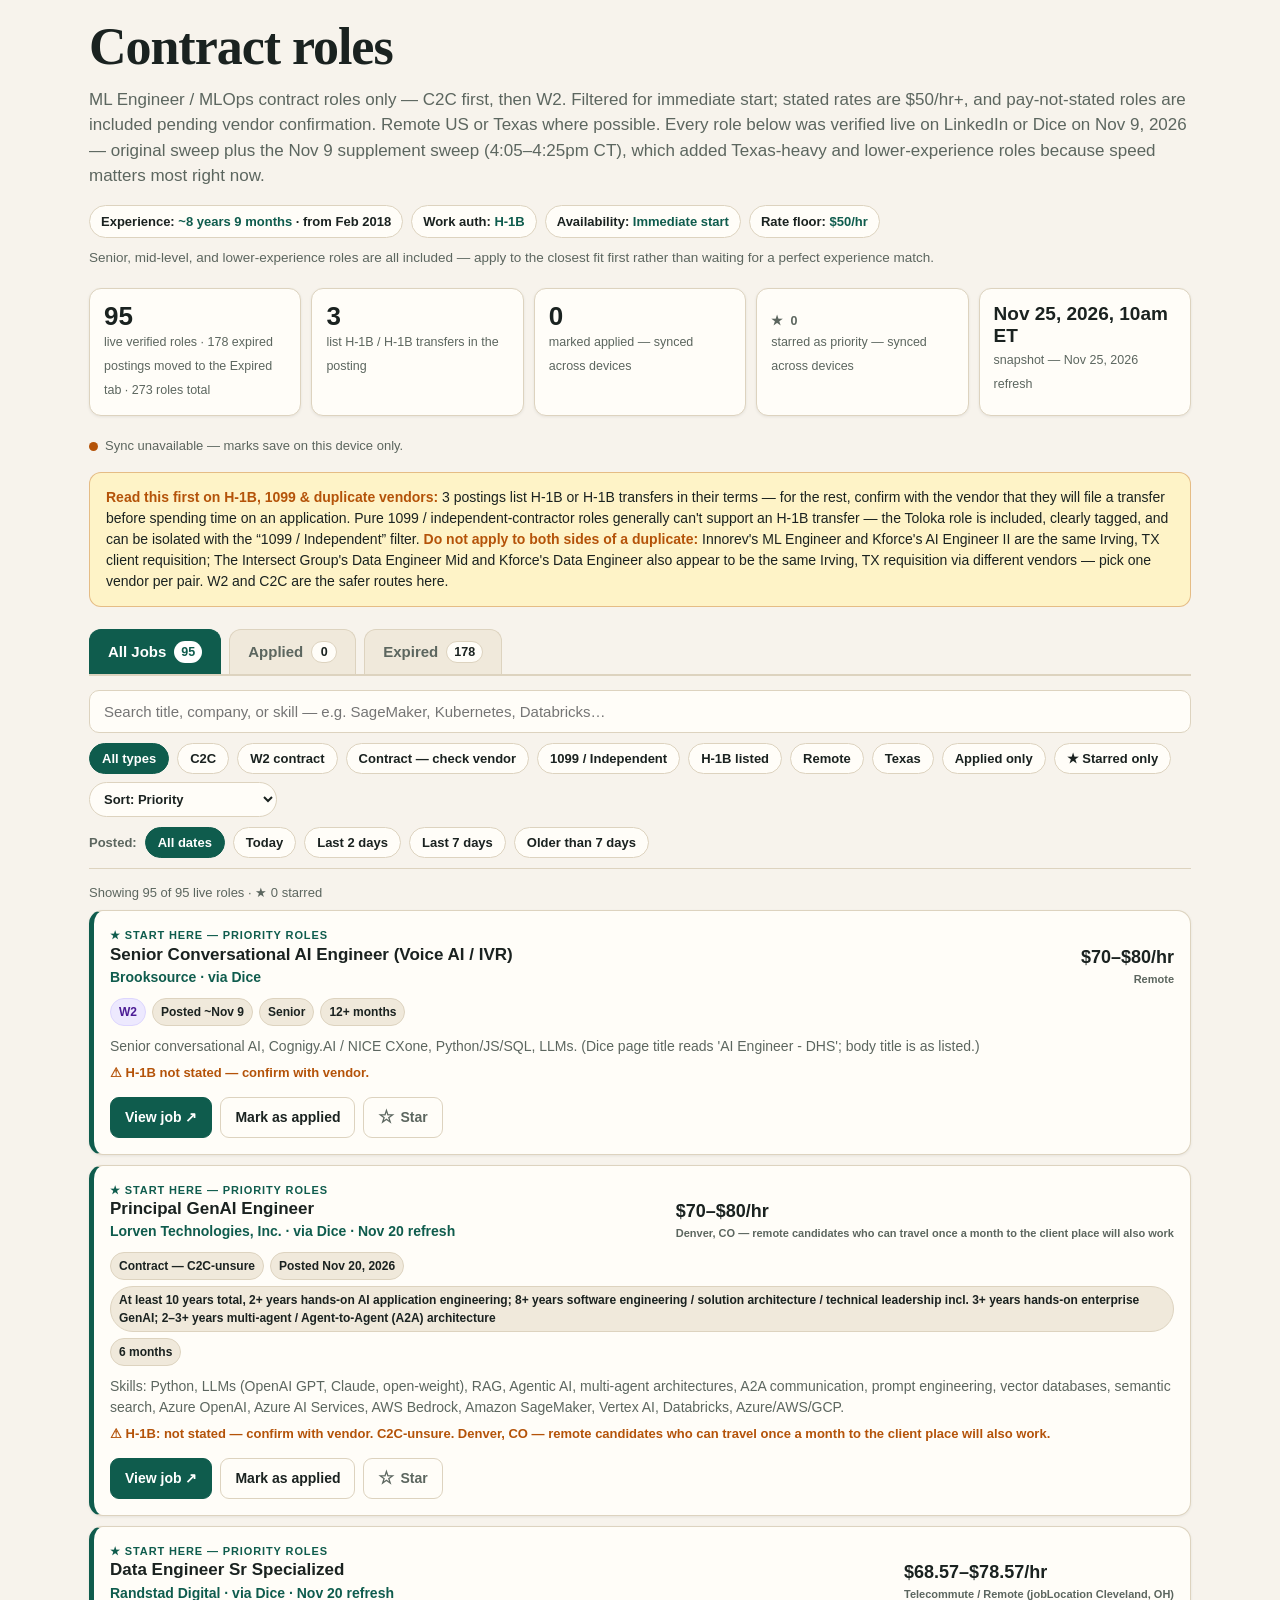
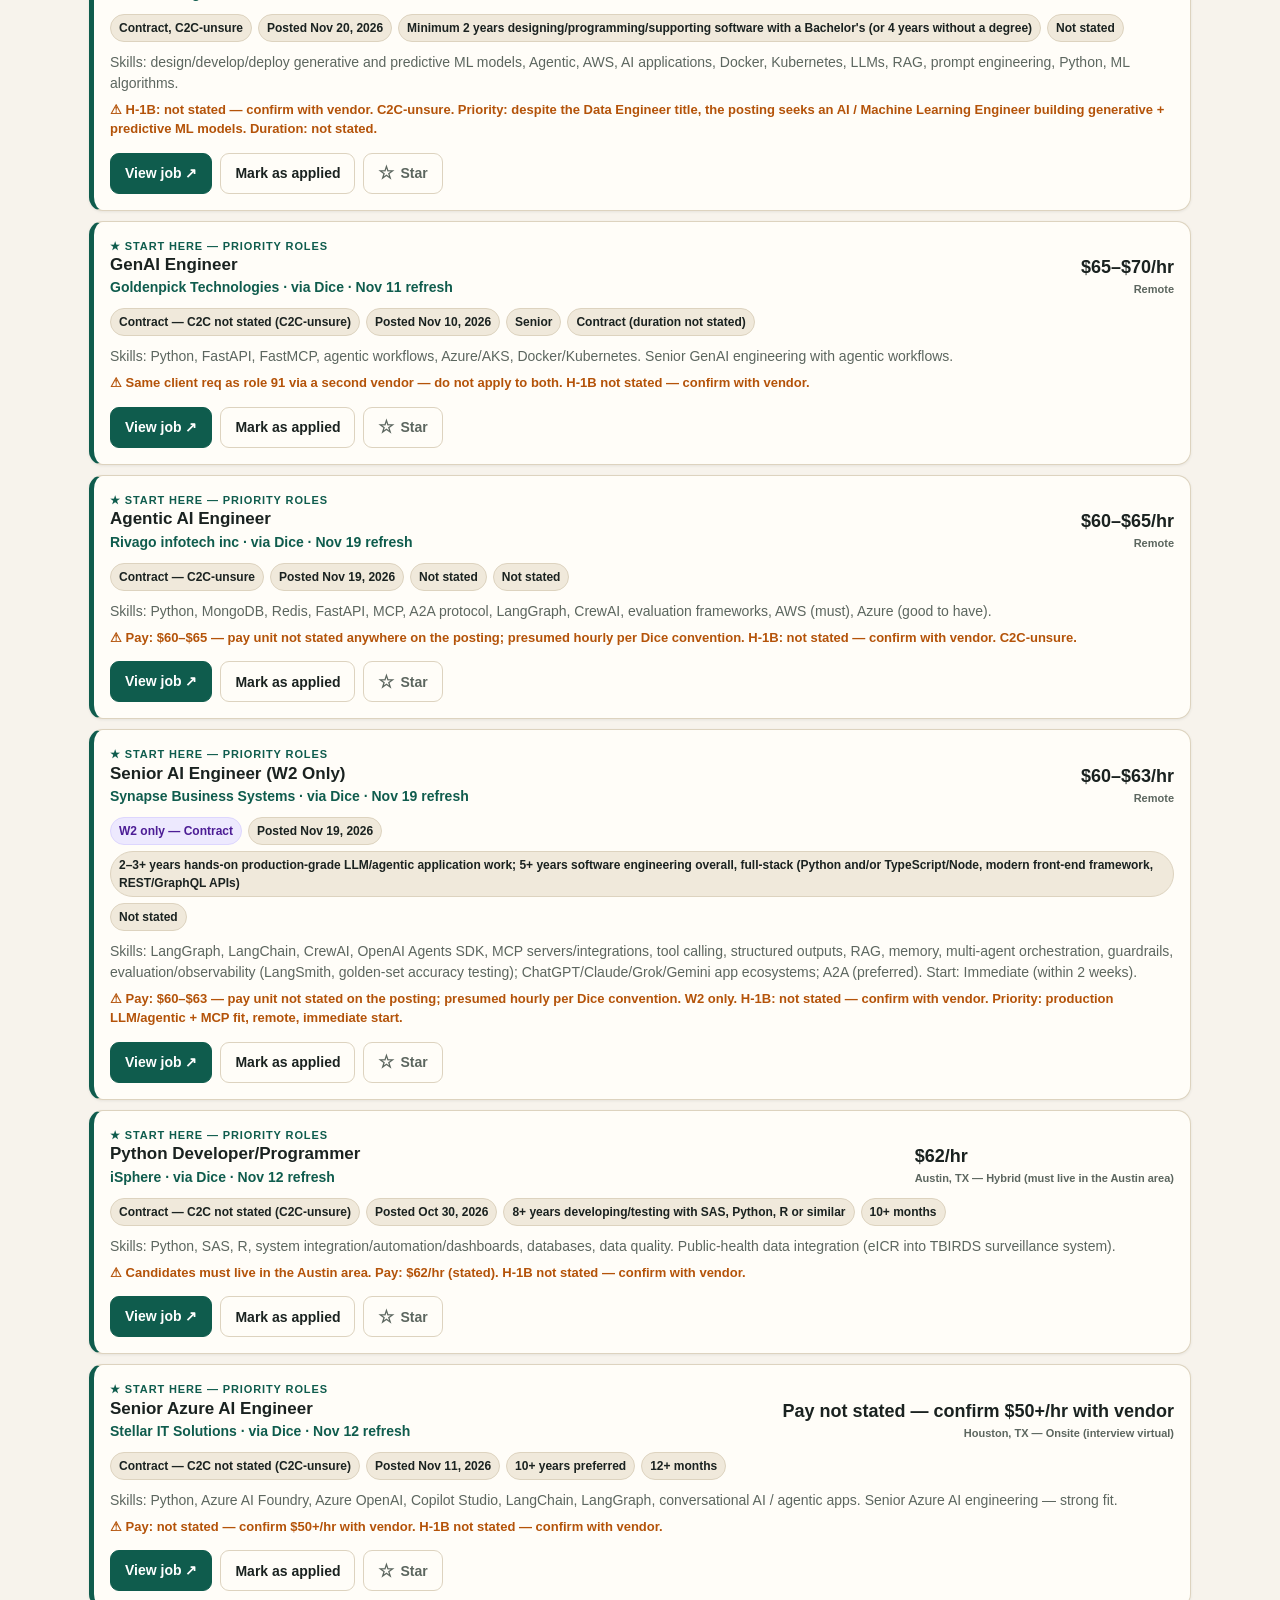
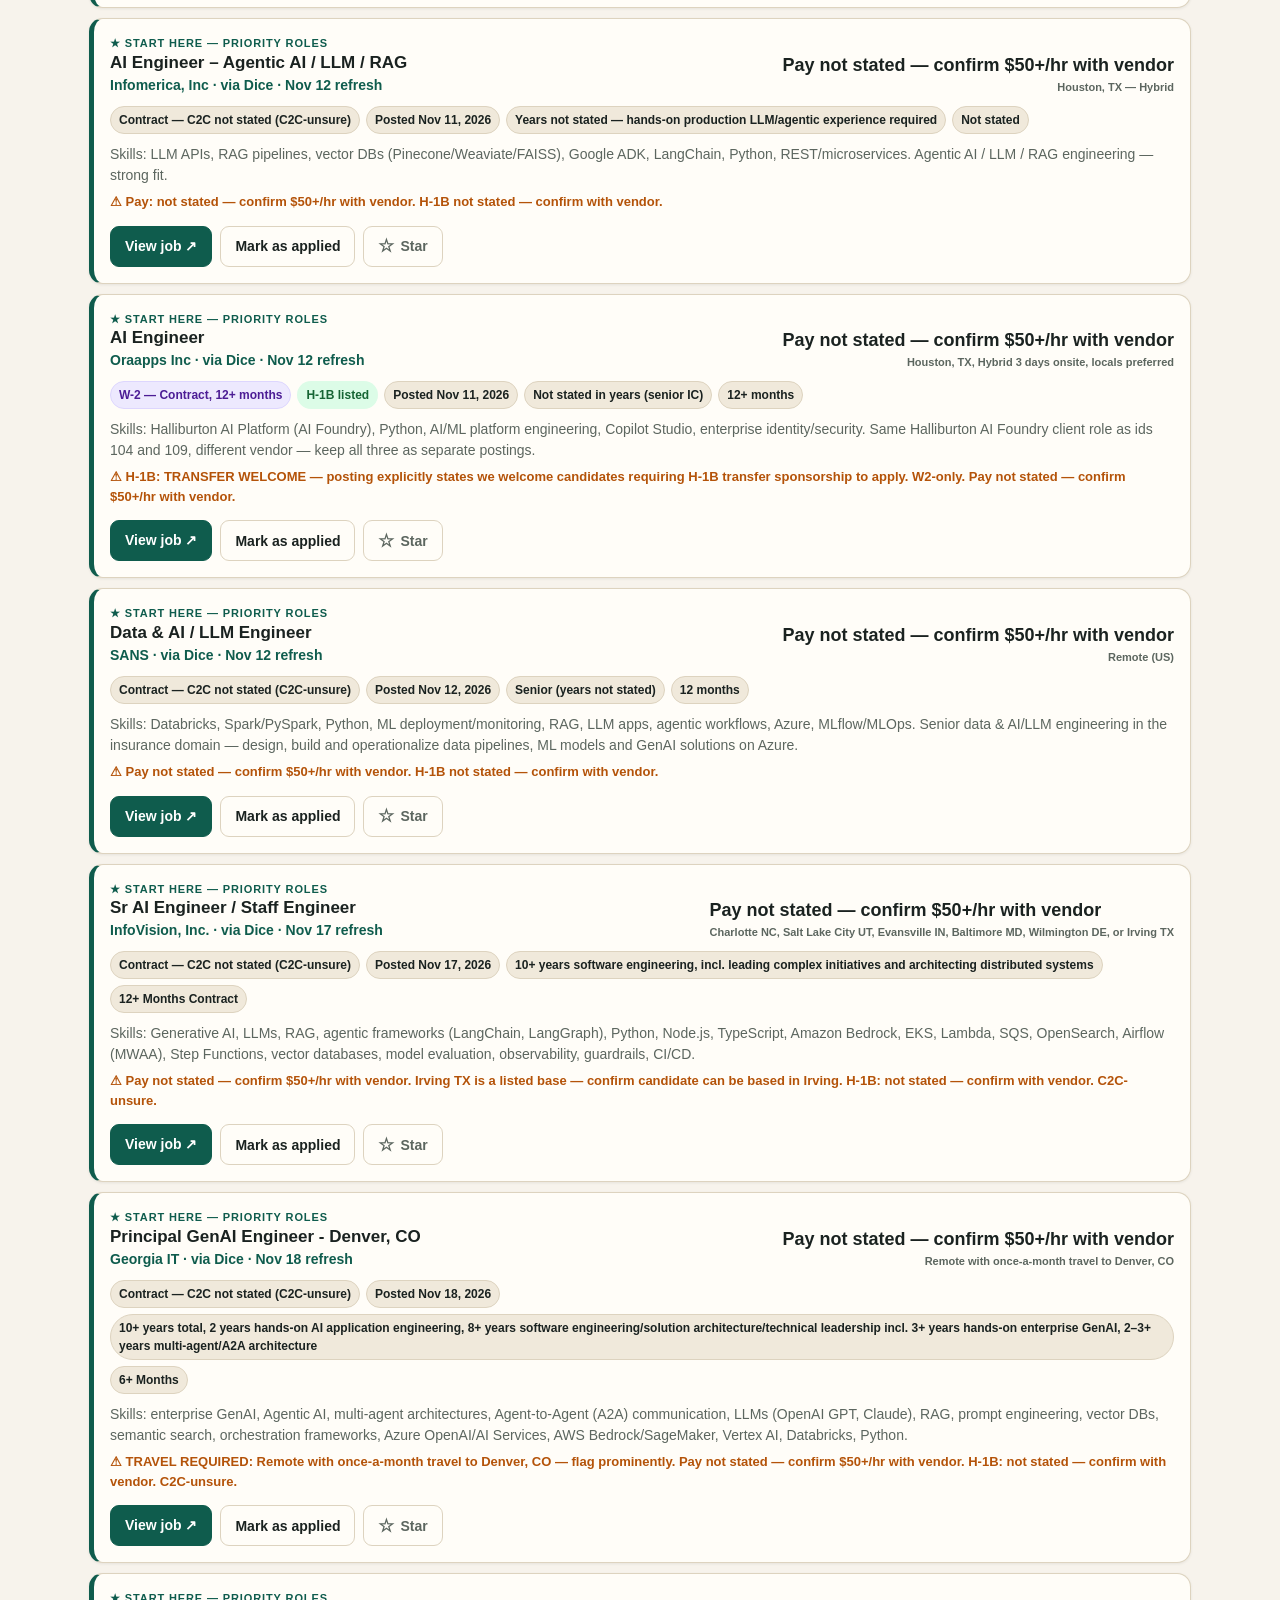
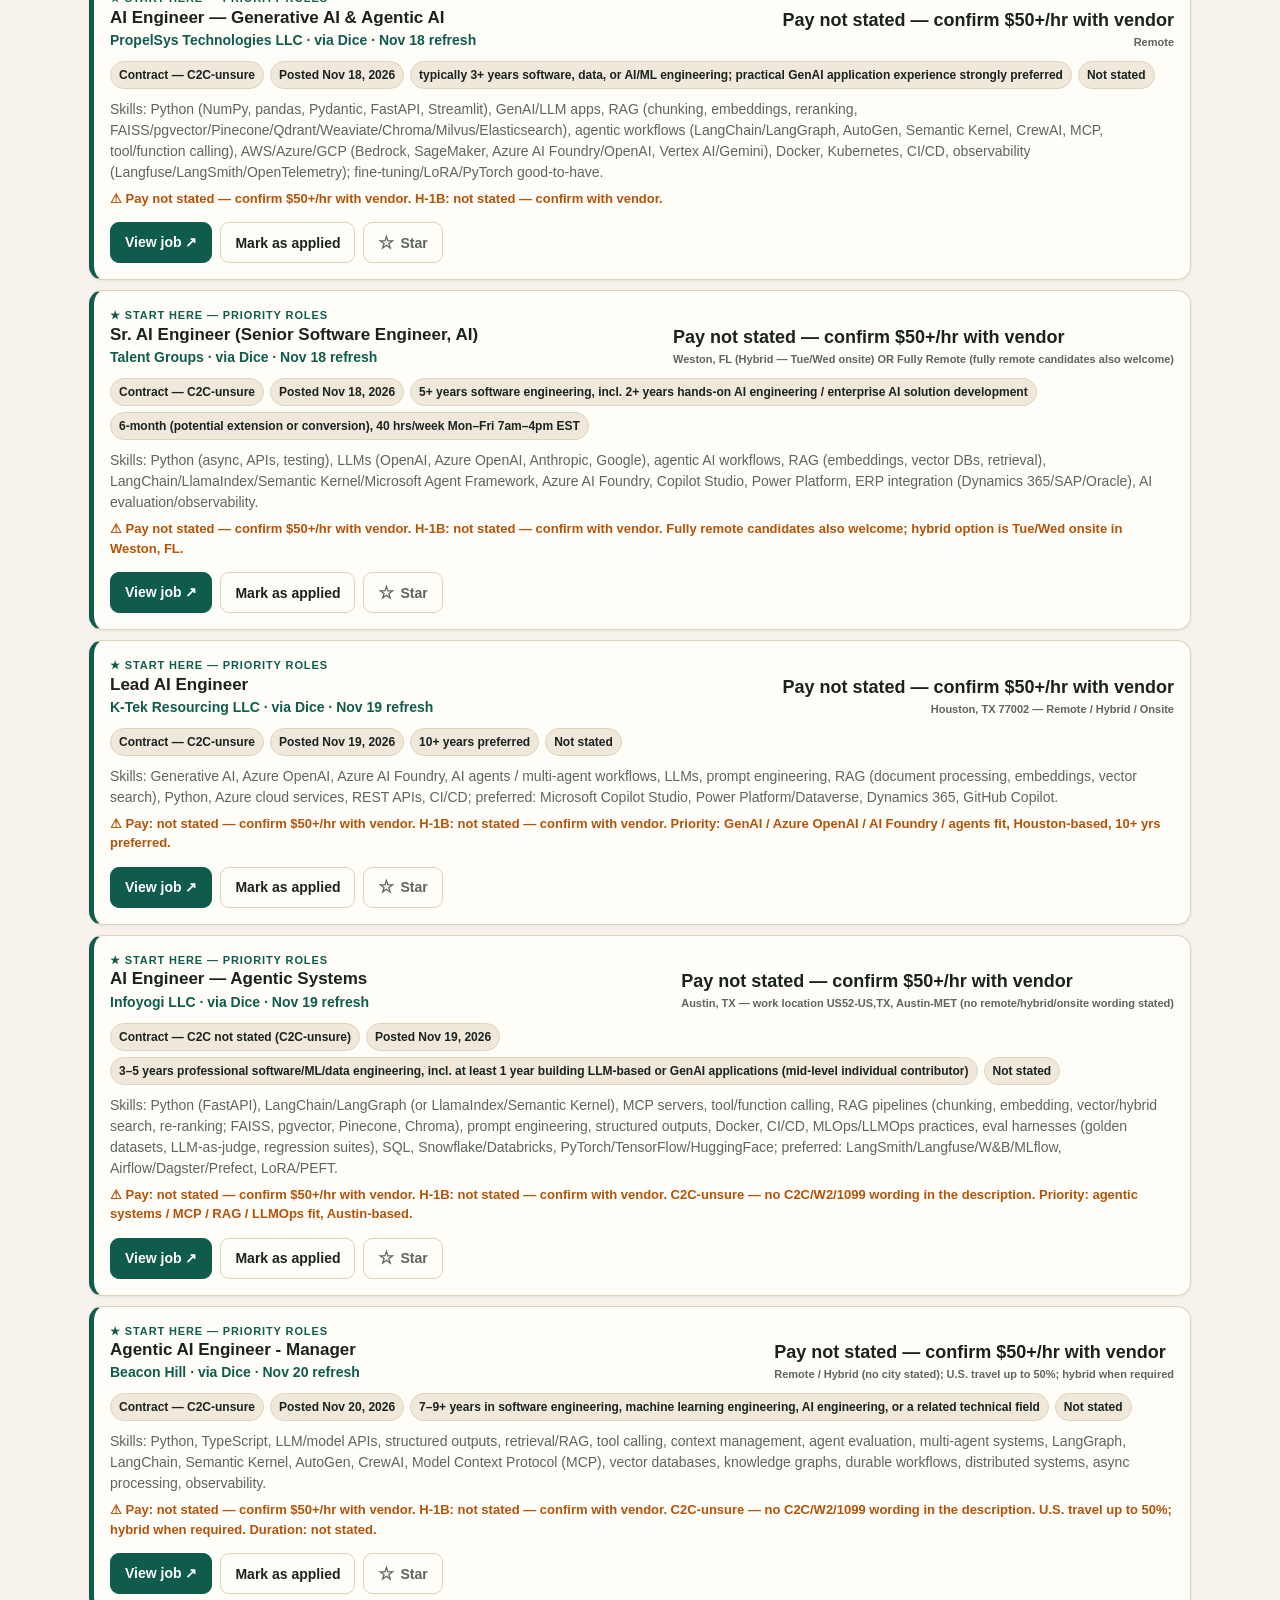
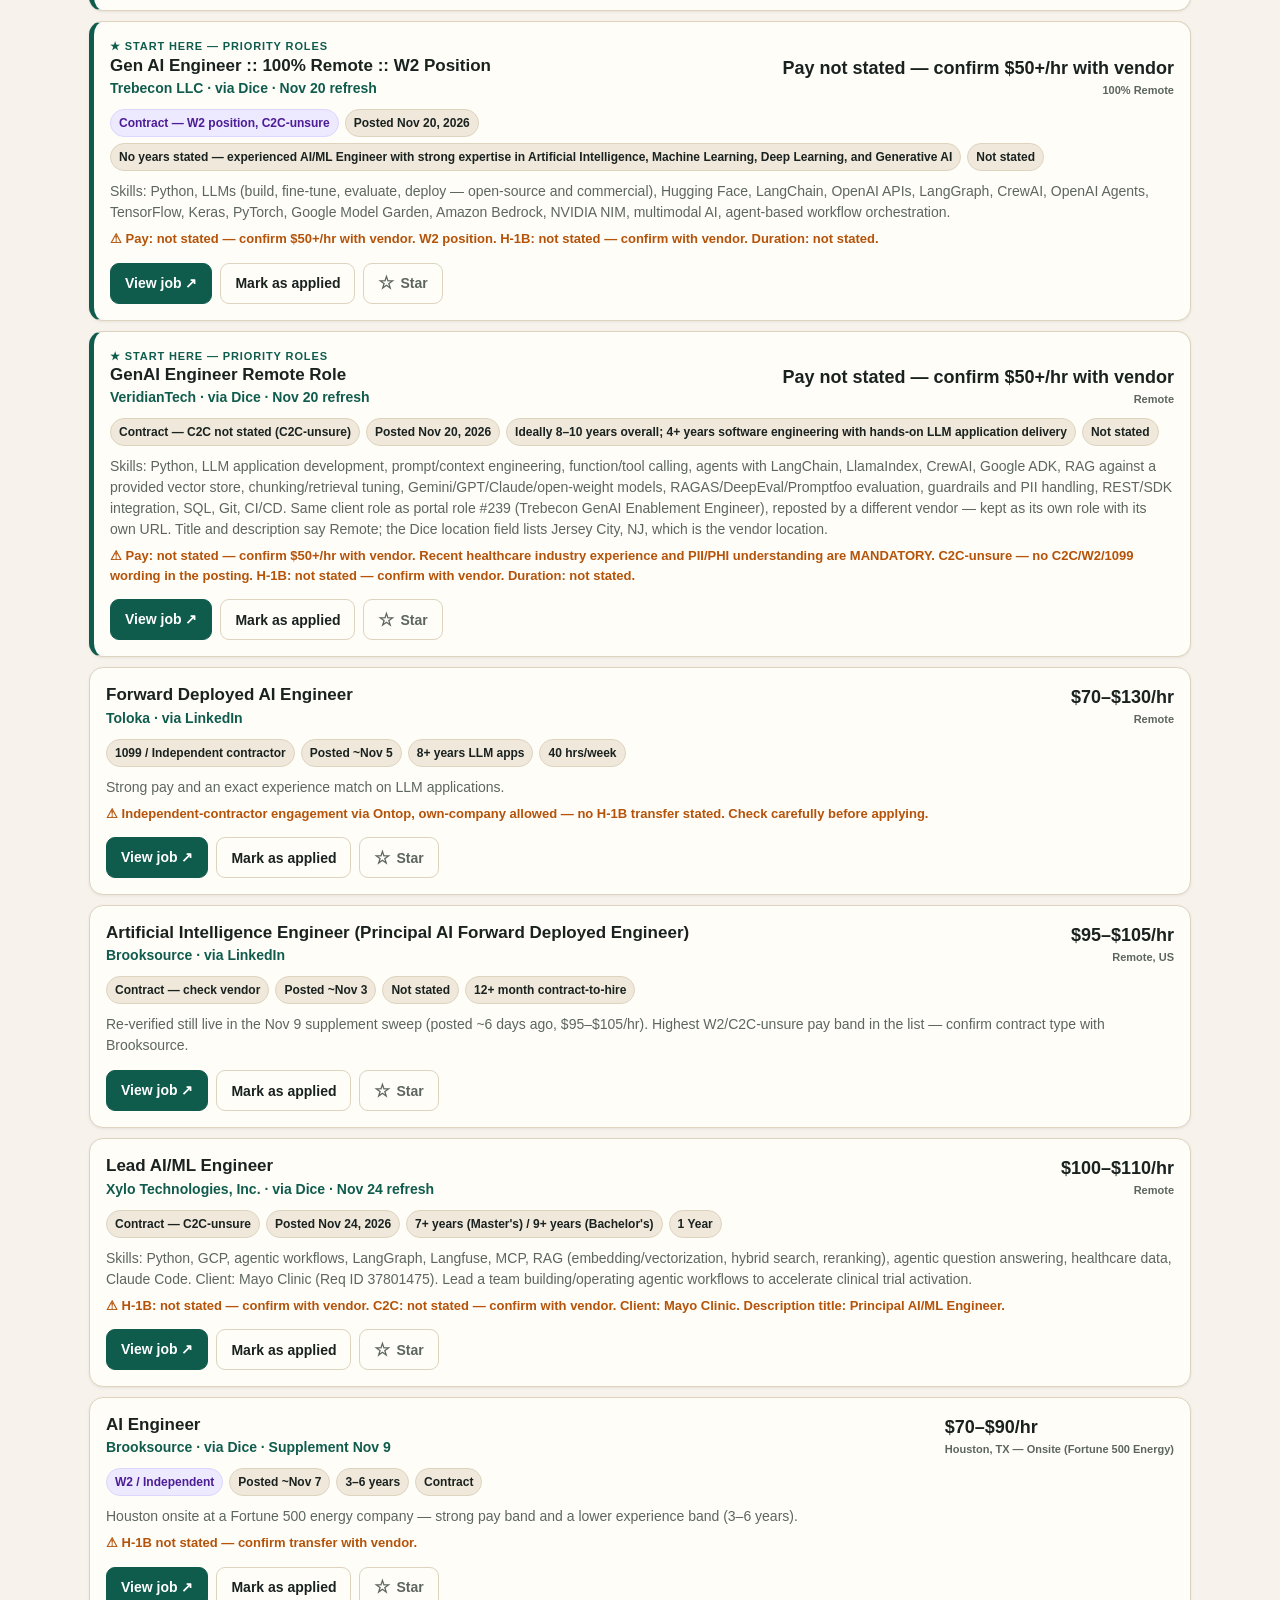
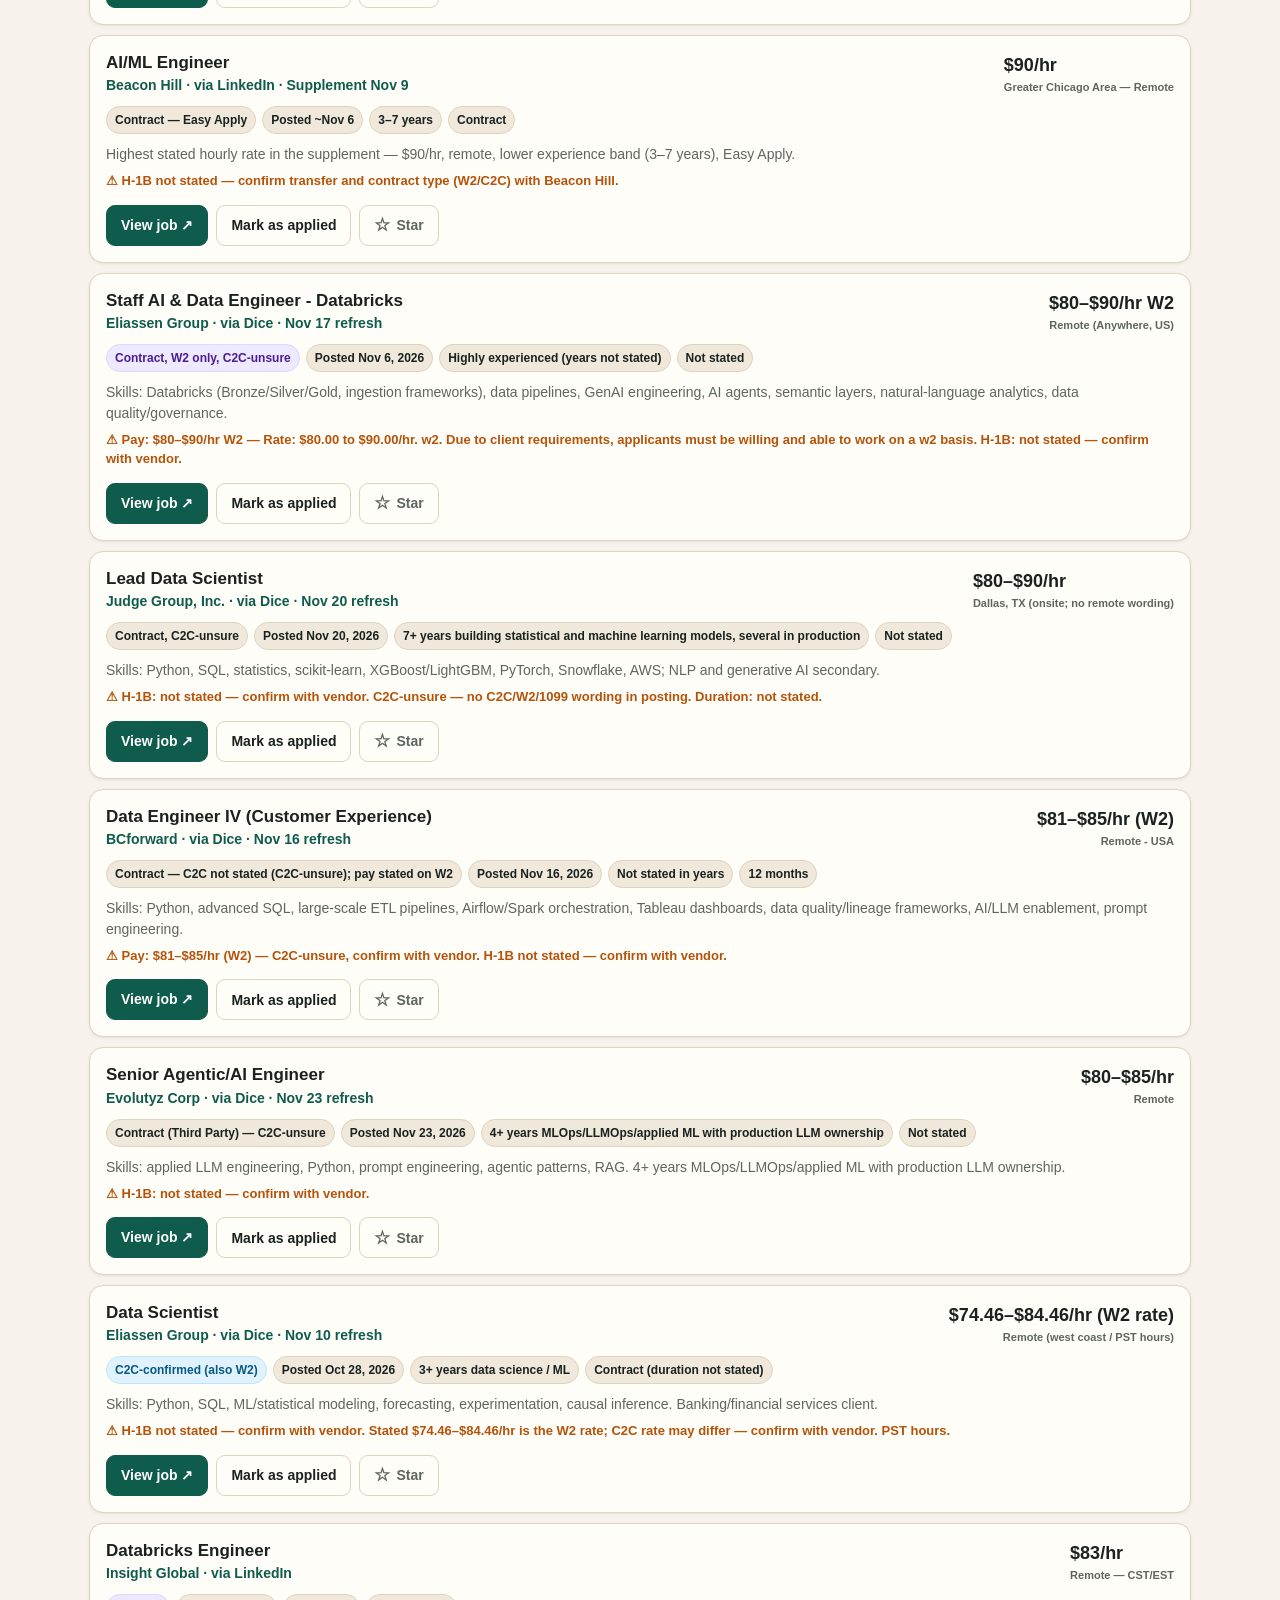
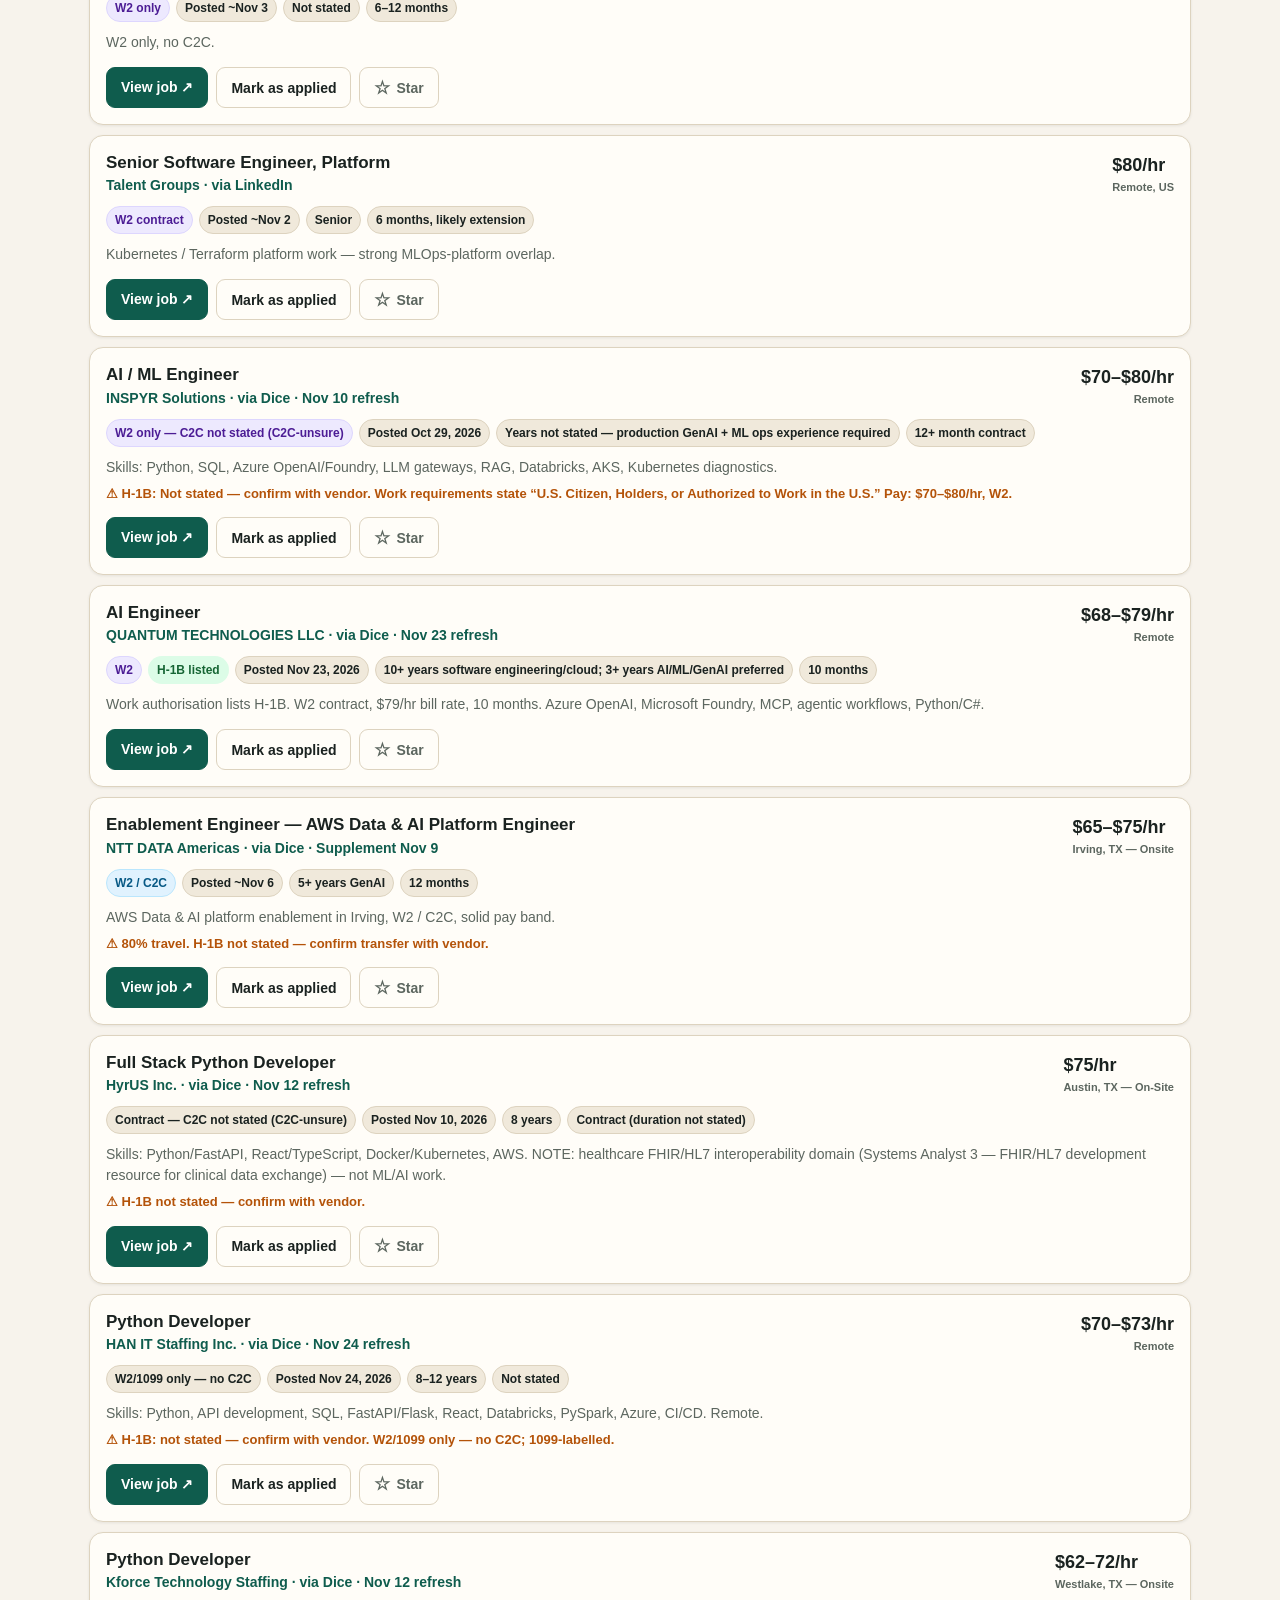
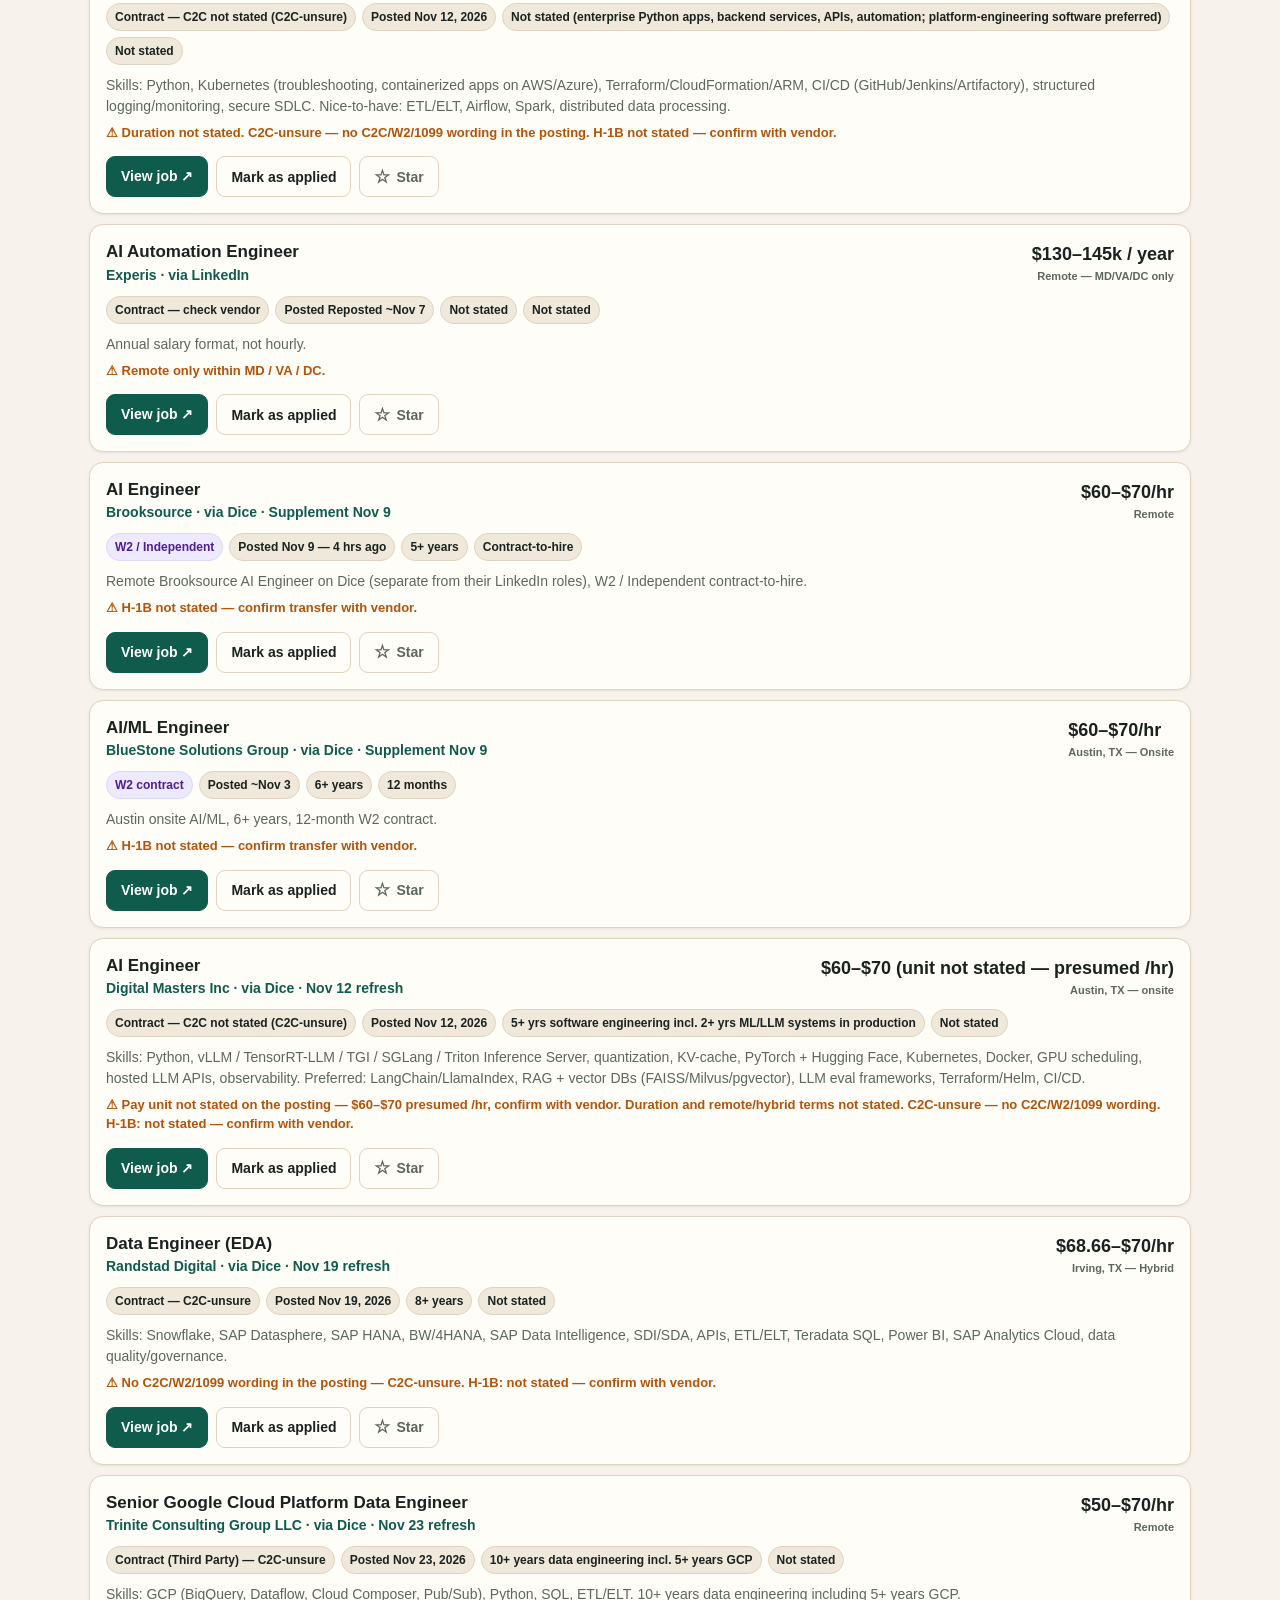
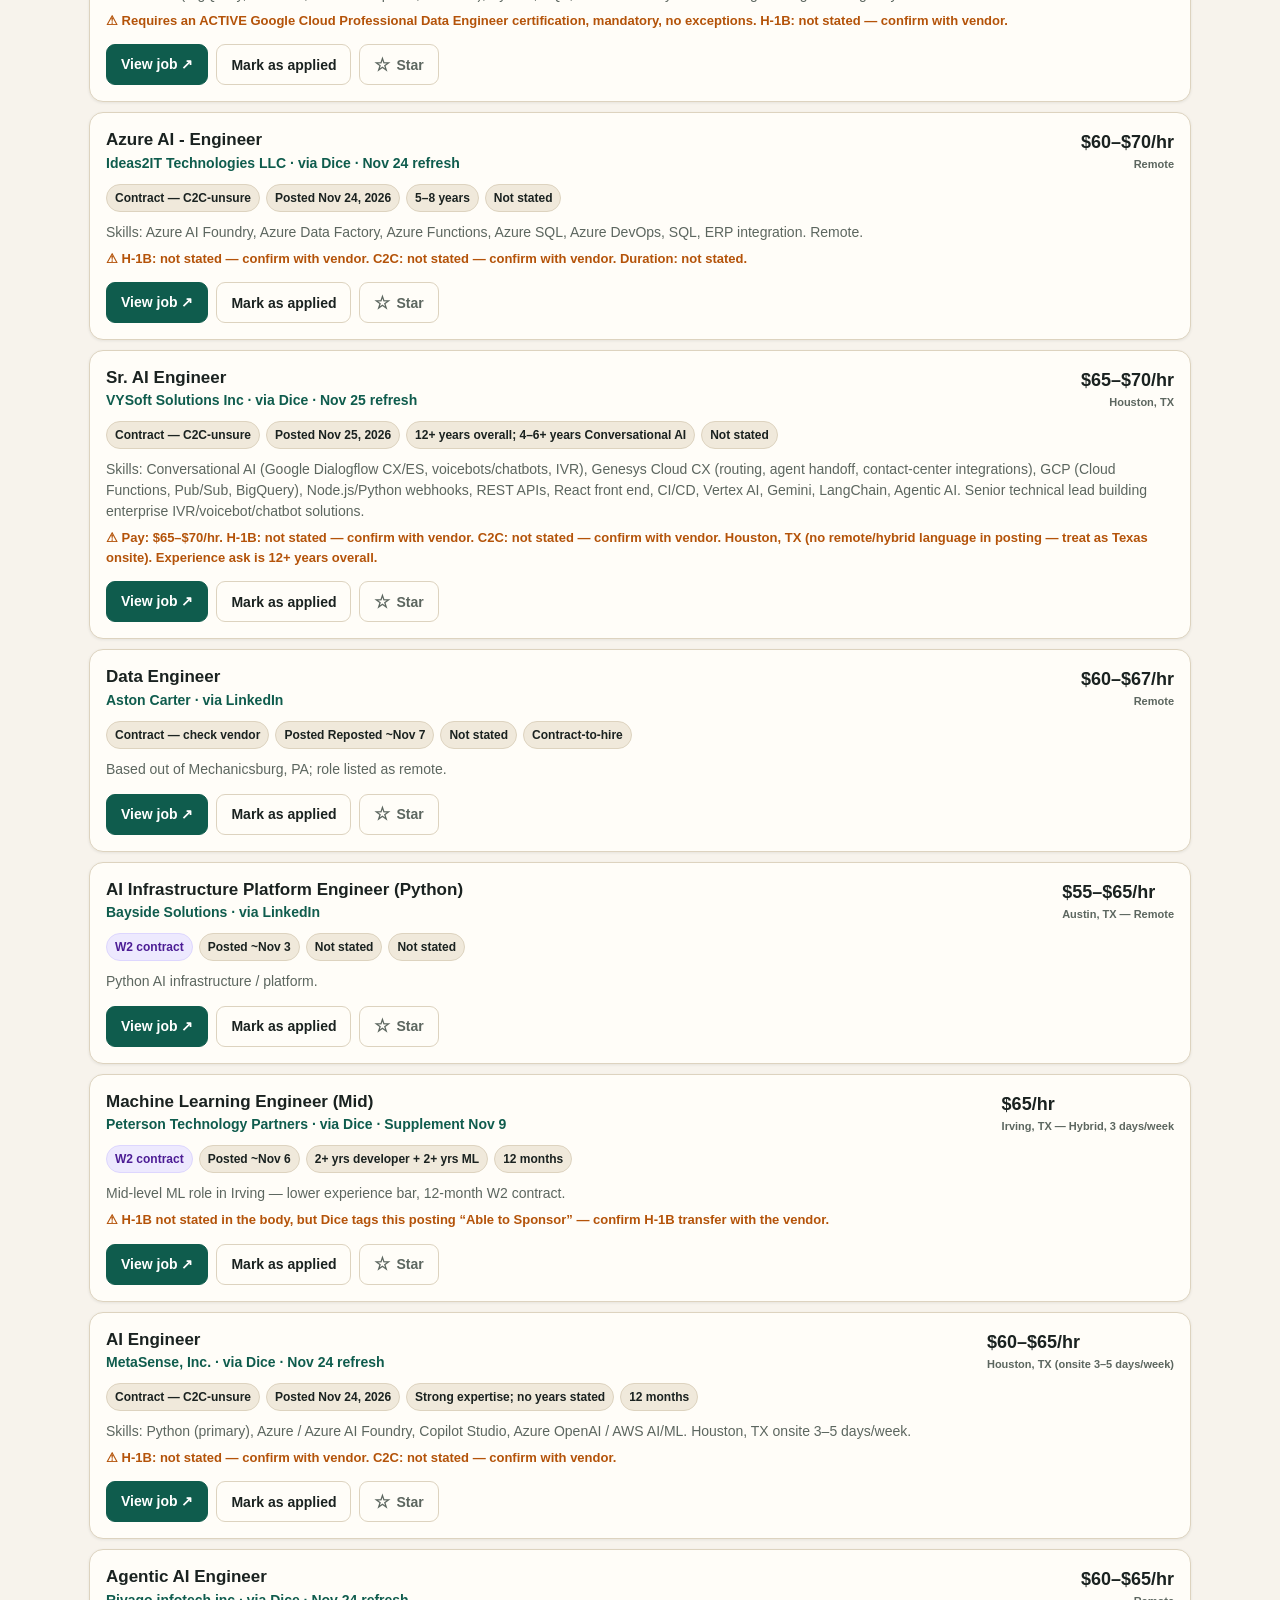
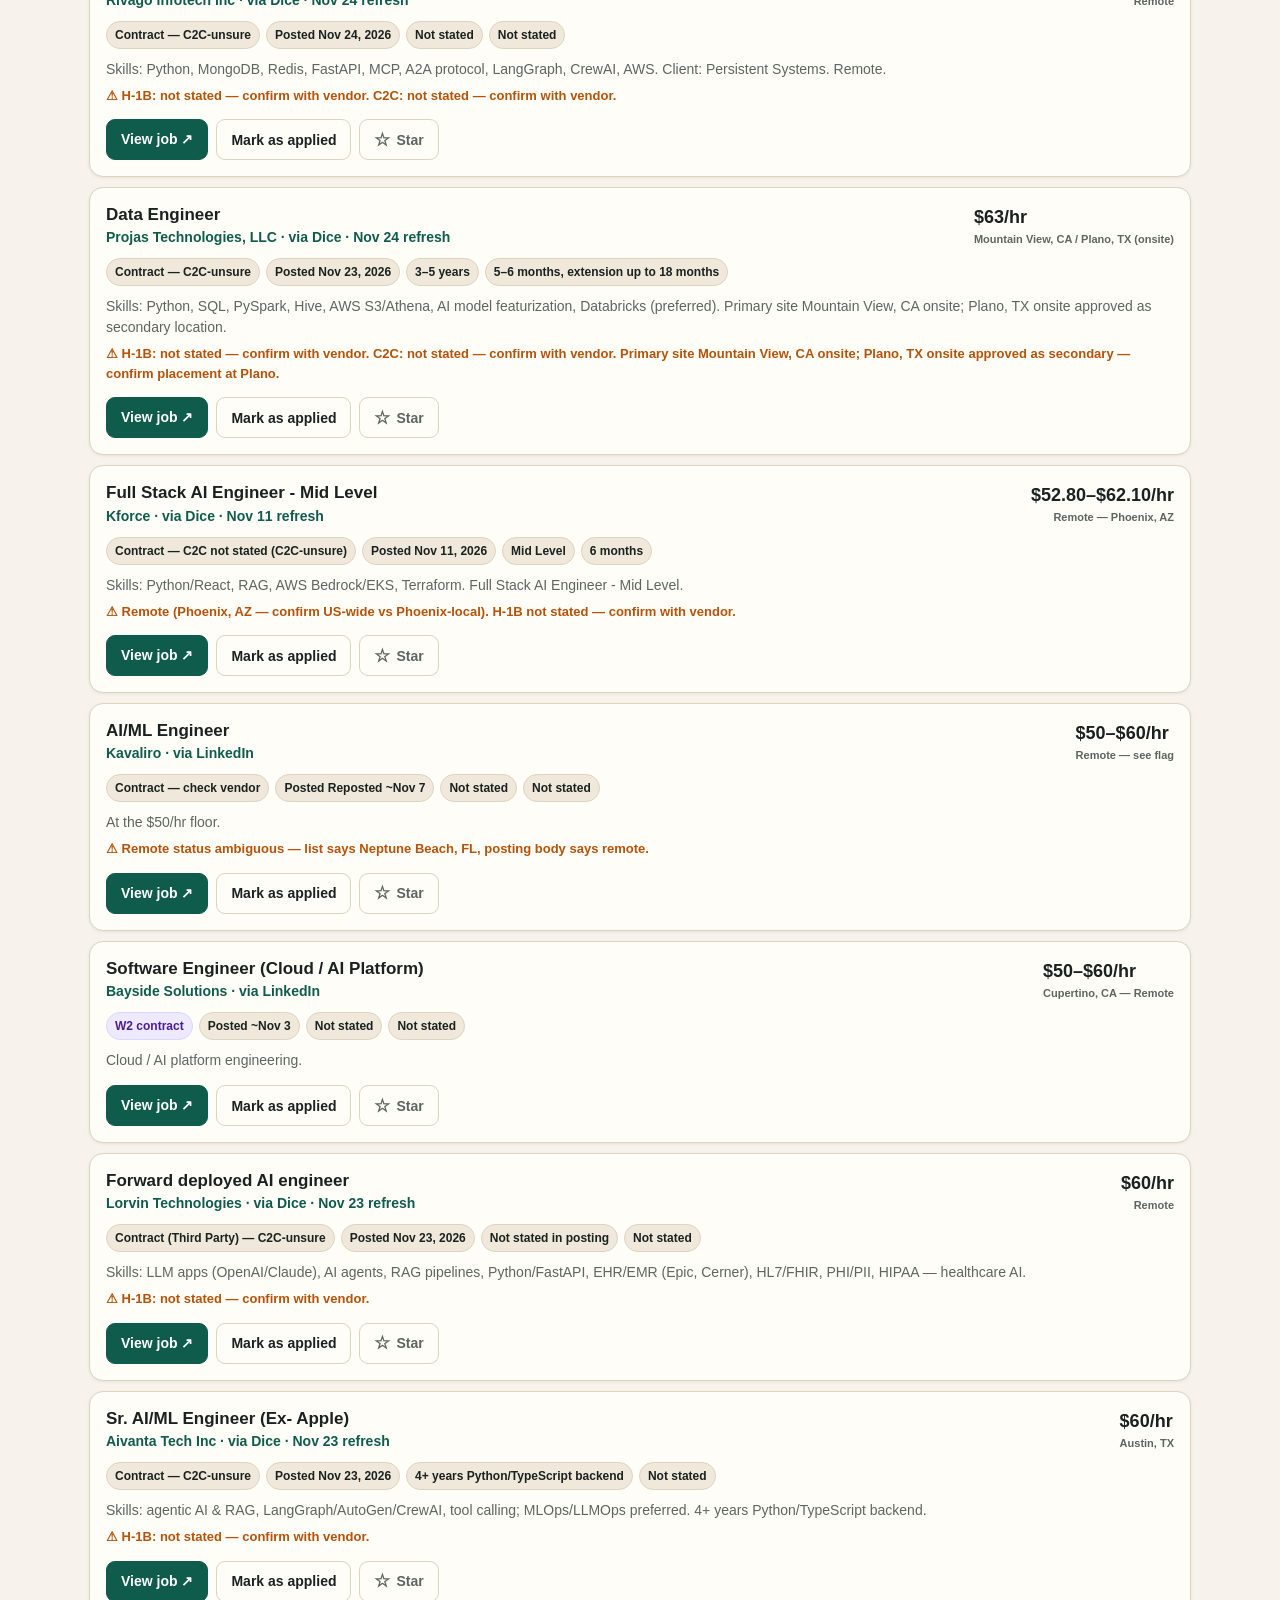
==== commit c255444f: "Refresh Nov 25, 2026 10am ET: rebuild index.html (95 live)" ====
--- a/tmp/index.html
+++ b/tmp/index.html
@@ -109,20 +109,20 @@
     </div>
     <p style="font-size:13.5px;color:var(--muted);margin:10px 0 0">Senior, mid-level, and lower-experience roles are all included — apply to the closest fit first rather than waiting for a perfect experience match.</p>
     <div class="stats">
-      <div class="stat"><b id="statTotal">94</b><span>live verified roles · 177 expired postings moved to the Expired tab · 271 roles total</span></div>
+      <div class="stat"><b id="statTotal">95</b><span>live verified roles · 178 expired postings moved to the Expired tab · 273 roles total</span></div>
       <div class="stat"><b>3</b><span>list H-1B / H-1B transfers in the posting</span></div>
       <div class="stat"><b id="statApplied">0</b><span>marked applied — synced across devices</span></div>
       <div class="stat stat-star"><b><span aria-hidden="true">★</span> <span id="statStarred">0</span></b><span>starred as priority — synced across devices</span></div>
-      <div class="stat stat-date"><b>Nov 25, 2026, 8am ET</b><span>snapshot — Nov 25, 2026 refresh</span></div>
+      <div class="stat stat-date"><b>Nov 25, 2026, 10am ET</b><span>snapshot — Nov 25, 2026 refresh</span></div>
     </div>
     <p class="sync-status" id="syncStatus" role="status"><span class="sync-dot" aria-hidden="true"></span><span id="syncStatusText">Sync: connecting…</span></p>
     <div class="notice"><strong>Read this first on H-1B, 1099 &amp; duplicate vendors:</strong> 3 postings list H-1B or H-1B transfers in their terms — for the rest, confirm with the vendor that they will file a transfer before spending time on an application. Pure 1099 / independent-contractor roles generally can't support an H-1B transfer — the Toloka role is included, clearly tagged, and can be isolated with the “1099 / Independent” filter. <strong>Do not apply to both sides of a duplicate:</strong> Innorev's ML Engineer and Kforce's AI Engineer II are the same Irving, TX client requisition; The Intersect Group's Data Engineer Mid and Kforce's Data Engineer also appear to be the same Irving, TX requisition via different vendors — pick one vendor per pair. W2 and C2C are the safer routes here.</div>
   </header>
 
   <nav class="view-tabs" aria-label="Job views">
-    <button class="view-tab" id="tabAll" data-view="all" role="tab" aria-selected="true">All Jobs <span class="tab-count" id="tabAllCount">94</span></button>
+    <button class="view-tab" id="tabAll" data-view="all" role="tab" aria-selected="true">All Jobs <span class="tab-count" id="tabAllCount">95</span></button>
     <button class="view-tab" id="tabApplied" data-view="applied" role="tab" aria-selected="false">Applied <span class="tab-count" id="tabAppliedCount">0</span></button>
-    <button class="view-tab" id="tabExpired" data-view="expired" role="tab" aria-selected="false">Expired <span class="tab-count" id="tabExpiredCount">177</span></button>
+    <button class="view-tab" id="tabExpired" data-view="expired" role="tab" aria-selected="false">Expired <span class="tab-count" id="tabExpiredCount">178</span></button>
   </nav>
 
   <div class="controls">
@@ -166,7 +166,7 @@
 </div>
 
 <script>
-window.PORTAL_DATA = {"snapshot": "Nov 25, 2026, 8am ET", "totals": {"live":94,"expired":177,"total":271}, "jobs": [
+window.PORTAL_DATA = {"snapshot": "Nov 25, 2026, 10am ET", "totals": {"live":95,"expired":178,"total":273}, "jobs": [
 {"id":1,"priority":1,"title":"AI Engineer","company":"QUANTUM TECHNOLOGIES LLC","loc":"Remote","pay":"$80–$90/hr","payNum":90,"type":"c2c","typeLabel":"C2C","h1b":true,"posted":"~Oct 29","postedISO":"2026-10-29","exp":"5+ years","dur":"6–15 months","url":"https://www.dice.com/job-detail/552bbc43-dff8-45bf-8ea2-988f9c6149a3","src":"Dice","desc":"Work authorisation lists H-1B. Highest-paying H-1B-listed C2C role in the sweep."},
 {"id":2,"priority":1,"title":"AWS AI/ML Engineer","company":"MACHINE LEARNING TECHNOLOGIES LLC","loc":"Austin, TX — Onsite","pay":"$78/hr","payNum":78,"type":"c2c","typeLabel":"C2C","h1b":true,"posted":"~Nov 8","postedISO":"2026-11-08","exp":"4+ years","dur":"8 months + extension","url":"https://www.linkedin.com/jobs/view/4487932561/","src":"LinkedIn","desc":"Closest skill match: SageMaker, Bedrock, EKS, Terraform, MLflow. Work auth lists H-1B."},
 {"id":3,"priority":1,"title":"AI Engineer — second posting","company":"QUANTUM TECHNOLOGIES LLC","loc":"Remote","pay":"$60–$65/hr","payNum":65,"type":"c2c","typeLabel":"C2C","h1b":true,"posted":"~Nov 7","postedISO":"2026-11-07","exp":"See flag","dur":"10 months","url":"https://www.dice.com/job-detail/580f6f56-983e-4904-b621-9505b9cf9ee1","src":"Dice","desc":"Work authorisation lists H-1B.","flag":"Asks 10+ years total — above the ~8 years 9 months target, worth a vendor check given the H-1B listing."},
@@ -437,8 +437,10 @@
 {"id":268,"title":"Agentic AI Engineer","company":"Rivago infotech inc","loc":"Remote","pay":"$60–$65/hr","payNum":65,"type":"unsure","typeLabel":"Contract — C2C-unsure","h1b":false,"posted":"Nov 24, 2026","postedISO":"2026-11-24","exp":"Not stated","dur":"Not stated","url":"https://www.dice.com/job-detail/73fccc56-5100-4a75-b687-8744bf8bbf23","src":"Dice · Nov 24 refresh","desc":"Skills: Python, MongoDB, Redis, FastAPI, MCP, A2A protocol, LangGraph, CrewAI, AWS. Client: Persistent Systems. Remote.","flag":"H-1B: not stated — confirm with vendor. C2C: not stated — confirm with vendor."},
 {"id":269,"title":"AWS GenAI & Machine Learning Engineer","company":"Aptino","loc":"Malvern, PA / Charlotte, NC / Dallas, TX (hybrid 3 days/week)","pay":"Pay not stated — confirm $50+/hr with vendor","payNum":0,"type":"unsure","typeLabel":"Contract — C2C-unsure","h1b":false,"posted":"Nov 24, 2026","postedISO":"2026-11-24","exp":"10+ years","dur":"Not stated","url":"https://www.dice.com/job-detail/482ffa81-6de3-4509-ab3b-6b6103d1a297","src":"Dice · Nov 24 refresh","desc":"Skills: AWS Bedrock, Bedrock Agents, SageMaker, Glue, EMR, Step Functions, RAG, LLM applications, Python, PySpark, SQL, LangChain/LangGraph (preferred), Terraform, CI/CD. Locations: Malvern, PA / Charlotte, NC / Dallas, TX (hybrid 3 days/week).","flag":"Pay: not stated — confirm $50+/hr with vendor. H-1B: not stated — confirm with vendor. C2C: not stated — confirm with vendor. Locations Malvern, PA / Charlotte, NC / Dallas, TX (hybrid 3 days/week) — confirm placement at Dallas, TX."},
 {"id":270,"title":"Lead AI/ML Engineer","company":"Xylo Technologies, Inc.","loc":"Remote","pay":"$100–$110/hr","payNum":100,"type":"unsure","typeLabel":"Contract — C2C-unsure","h1b":false,"posted":"Nov 24, 2026","postedISO":"2026-11-24","exp":"7+ years (Master's) / 9+ years (Bachelor's)","dur":"1 Year","url":"https://www.dice.com/job-detail/3479752b-f452-4e99-a80e-af4f1965600e","src":"Dice · Nov 24 refresh","desc":"Skills: Python, GCP, agentic workflows, LangGraph, Langfuse, MCP, RAG (embedding/vectorization, hybrid search, reranking), agentic question answering, healthcare data, Claude Code. Client: Mayo Clinic (Req ID 37801475). Lead a team building/operating agentic workflows to accelerate clinical trial activation.","flag":"H-1B: not stated — confirm with vendor. C2C: not stated — confirm with vendor. Client: Mayo Clinic. Description title: Principal AI/ML Engineer."},
-{"company":"VGAI Solutions Inc","desc":"Skills: GenAI production development, Python, MCP (Model Context Protocol), agentic orchestration (Semantic Kernel, LangChain/LangGraph, Copilot Studio, OpenAI/Anthropic tool-calling), RAG, vector DBs (Pinecone, FAISS, Weaviate, Chroma), LLM evaluation, prompt engineering, Azure/AWS/GCP, CI/CD, REST APIs. Technical lead building agentic solutions; airline/transportation experience a plus.","dur":"Not stated","exp":"5–12 years","flag":"Pay: not stated — confirm $50+/hr with vendor. H-1B: not stated — confirm with vendor. C2C: not stated — confirm with vendor. Hybrid Dallas, TX — onsite Tue–Thu, remote Mon/Fri. Interview: 1 round, in person.","h1b":false,"id":271,"loc":"Dallas, TX (Hybrid: onsite Tue–Thu, remote Mon/Fri)","pay":"Pay not stated — confirm $50+/hr with vendor","payNum":0,"posted":"Nov 24, 2026","postedISO":"2026-11-24","src":"Dice · Nov 25 refresh","title":"Senior AI Engineer / Technical Lead (Agentic AI)","type":"unsure","typeLabel":"Contract — C2C-unsure","url":"https://www.dice.com/job-detail/c27b6849-ecfd-4f7b-94bd-c274e8141b69"}
-], "expired": {"1":"Nov 12, 2026, 7:08am CT","2":"Nov 18, 2026, 1:00pm CT","3":"Nov 10, 2026, 2:08pm CT","4":"Nov 17, 2026, 1:13pm CT","6":"Nov 18, 2026, 11:05am CT","7":"Nov 10, 2026, 2:08pm CT","8":"Nov 10, 2026, 2:08pm CT","9":"Nov 16, 2026, 9:00am CT","14":"Nov 16, 2026, 11:10am CT","15":"Nov 20, 2026, 5:02pm CT","17":"Nov 11, 2026, 3:02pm CT","19":"Nov 11, 2026, 3:03pm CT","20":"Nov 10, 2026, 2:08pm CT","21":"Nov 19, 2026, 11:01am CT","22":"Nov 11, 2026, 3:04pm CT","23":"Nov 16, 2026, 11:02am CT","27":"Nov 11, 2026, 11:05am CT","28":"Nov 11, 2026, 1:05pm CT","30":"Nov 13, 2026, 11:01am CT","31":"Nov 13, 2026, 9:03am CT","33":"Nov 10, 2026, 2:08pm CT","34":"Nov 11, 2026, 5:06pm CT","36":"Nov 10, 2026, 2:08pm CT","37":"Nov 10, 2026, 2:08pm CT","38":"Nov 10, 2026, 2:08pm CT","40":"Nov 10, 2026, 2:08pm CT","43":"Nov 18, 2026, 9:09am CT","44":"Nov 23, 2026, 9:06am CT","45":"Nov 16, 2026, 11:03am CT","49":"Nov 11, 2026, 3:08pm CT","50":"Nov 19, 2026, 11:03am CT","52":"Nov 18, 2026, 7:08am CT","53":"Nov 19, 2026, 11:17am CT","55":"Nov 10, 2026, 2:08pm CT","56":"Nov 10, 2026, 2:08pm CT","58":"Nov 19, 2026, 11:03am CT","59":"Nov 10, 2026, 2:08pm CT","60":"Nov 12, 2026, 11:11am CT","61":"Nov 10, 2026, 2:08pm CT","62":"Nov 10, 2026, 2:08pm CT","63":"Nov 10, 2026, 2:08pm CT","64":"Nov 10, 2026, 2:08pm CT","65":"Nov 10, 2026, 2:08pm CT","67":"Nov 13, 2026, 1:02pm CT","68":"Nov 10, 2026, 2:08pm CT","69":"Nov 10, 2026, 2:08pm CT","70":"Nov 12, 2026, 11:11am CT","72":"Nov 12, 2026, 9:09am CT","73":"Nov 11, 2026, 11:05am CT","74":"Nov 11, 2026, 11:05am CT","75":"Nov 11, 2026, 11:05am CT","76":"Nov 11, 2026, 11:05am CT","77":"Nov 11, 2026, 11:05am CT","78":"Nov 11, 2026, 11:05am CT","79":"Nov 11, 2026, 11:05am CT","81":"Nov 17, 2026, 3:08pm CT","84":"Nov 19, 2026, 5:05pm CT","85":"Nov 13, 2026, 3:03pm CT","86":"Nov 18, 2026, 9:11am CT","88":"Nov 12, 2026, 9:09am CT","89":"Nov 12, 2026, 1:09pm CT","91":"Nov 13, 2026, 1:03pm CT","92":"Nov 12, 2026, 5:12pm CT","95":"Nov 12, 2026, 11:11am CT","98":"Nov 13, 2026, 11:04am CT","99":"Nov 13, 2026, 11:04am CT","100":"Nov 13, 2026, 11:04am CT","101":"Nov 13, 2026, 9:05am CT","102":"Nov 17, 2026, 7:10am CT","103":"Nov 23, 2026, 3:04pm CT","104":"Nov 18, 2026, 5:12pm CT","105":"Nov 23, 2026, 3:04pm CT","107":"Nov 13, 2026, 11:04am CT","108":"Nov 16, 2026, 11:07am CT","110":"Nov 16, 2026, 11:07am CT","112":"Nov 12, 2026, 11:11am CT","113":"Nov 16, 2026, 3:08pm CT","114":"Nov 13, 2026, 9:06am CT","115":"Nov 16, 2026, 1:08pm CT","117":"Nov 19, 2026, 5:06pm CT","118":"Nov 12, 2026, 3:09pm CT","120":"Nov 20, 2026, 1:07pm CT","123":"Nov 17, 2026, 11:08am CT","124":"Nov 16, 2026, 1:08pm CT","125":"Nov 13, 2026, 5:06pm CT","126":"Nov 18, 2026, 9:13am CT","129":"Nov 17, 2026, 5:11pm CT","131":"Nov 23, 2026, 3:04pm CT","132":"Nov 16, 2026, 11:08am CT","134":"Nov 16, 2026, 9:08am CT","135":"Nov 20, 2026, 9:07am CT","136":"Nov 16, 2026, 9:08am CT","137":"Nov 16, 2026, 9:08am CT","138":"Nov 16, 2026, 11:08am CT","139":"Nov 17, 2026, 7:12am CT","140":"Nov 16, 2026, 9:08am CT","141":"Nov 18, 2026, 11:10am CT","143":"Nov 16, 2026, 11:08am CT","145":"Nov 18, 2026, 5:12pm CT","146":"Nov 20, 2026, 9:07am CT","148":"Nov 18, 2026, 1:05pm CT","149":"Nov 16, 2026, 3:10pm CT","150":"Nov 16, 2026, 11:08am CT","153":"Nov 16, 2026, 5:09pm CT","154":"Nov 18, 2026, 1:05pm CT","155":"Nov 17, 2026, 9:10am CT","158":"Nov 17, 2026, 9:10am CT","159":"Nov 17, 2026, 1:09pm CT","160":"Nov 16, 2026, 5:10pm CT","162":"Nov 19, 2026, 7:08am CT","164":"Nov 18, 2026, 5:13pm CT","166":"Nov 19, 2026, 7:08am CT","167":"Nov 18, 2026, 9:14am CT","168":"Nov 18, 2026, 9:14am CT","169":"Nov 19, 2026, 5:07pm CT","170":"Nov 18, 2026, 9:14am CT","171":"Nov 23, 2026, 11:05am CT","172":"Nov 20, 2026, 9:08am CT","173":"Nov 19, 2026, 11:05am CT","175":"Nov 18, 2026, 11:11am CT","178":"Nov 17, 2026, 1:10pm CT","179":"Nov 18, 2026, 9:15am CT","180":"Nov 17, 2026, 5:13pm CT","183":"Nov 17, 2026, 3:13pm CT","184":"Nov 18, 2026, 5:13pm CT","185":"Nov 18, 2026, 5:13pm CT","187":"Nov 19, 2026, 3:06pm CT","190":"Nov 19, 2026, 3:06pm CT","191":"Nov 18, 2026, 9:15am CT","192":"Nov 21, 2026, 9:05am CT","193":"Nov 19, 2026, 9:07am CT","194":"Nov 23, 2026, 11:06am CT","195":"Nov 18, 2026, 5:13pm CT","196":"Nov 19, 2026, 3:06pm CT","197":"Nov 18, 2026, 5:13pm CT","198":"Nov 18, 2026, 3:05pm CT","199":"Nov 23, 2026, 9:09am CT","202":"Nov 19, 2026, 7:08am CT","204":"Nov 19, 2026, 11:06am CT","206":"Nov 19, 2026, 5:07pm CT","207":"Nov 19, 2026, 9:07am CT","210":"Nov 20, 2026, 9:08am CT","211":"Nov 23, 2026, 1:06pm CT","212":"Nov 20, 2026, 9:08am CT","213":"Nov 19, 2026, 1:08pm CT","215":"Nov 19, 2026, 1:08pm CT","217":"Nov 20, 2026, 5:07pm CT","220":"Nov 19, 2026, 5:07pm CT","223":"Nov 20, 2026, 5:07pm CT","228":"Nov 23, 2026, 1:06pm CT","230":"Nov 20, 2026, 3:06pm CT","232":"Nov 20, 2026, 3:07pm CT","234":"Nov 23, 2026, 11:06am CT","244":"Nov 23, 2026, 11:07am CT","248":"Nov 23, 2026, 3:06pm CT","83":"Nov 23, 2026, 5:04pm CT","128":"Nov 23, 2026, 5:05pm CT","238":"Nov 23, 2026, 5:06pm CT","239":"Nov 23, 2026, 5:06pm CT","5":"Nov 24, 2026, 7:02am CT","106":"Nov 24, 2026, 9:07am CT","233":"Nov 24, 2026, 9:09am CT","242":"Nov 24, 2026, 9:10am CT","247":"Nov 24, 2026, 9:10am CT","249":"Nov 24, 2026, 9:10am CT","201":"Nov 24, 2026, 11:06am CT","203":"Nov 24, 2026, 11:06am CT","221":"Nov 24, 2026, 11:06am CT","235":"Nov 24, 2026, 11:06am CT","176":"Nov 24, 2026, 1:06pm CT","254":"Nov 24, 2026, 1:07pm CT","57":"Nov 24, 2026, 3:03pm CT","224":"Nov 24, 2026, 3:06pm CT","260":"Nov 24, 2026, 3:07pm CT","243":"Nov 24, 2026, 5:10pm CT","144":"Nov 25, 2026, 7:09am CT","163":"Nov 25, 2026, 7:09am CT"}};
+{"company":"VGAI Solutions Inc","desc":"Skills: GenAI production development, Python, MCP (Model Context Protocol), agentic orchestration (Semantic Kernel, LangChain/LangGraph, Copilot Studio, OpenAI/Anthropic tool-calling), RAG, vector DBs (Pinecone, FAISS, Weaviate, Chroma), LLM evaluation, prompt engineering, Azure/AWS/GCP, CI/CD, REST APIs. Technical lead building agentic solutions; airline/transportation experience a plus.","dur":"Not stated","exp":"5–12 years","flag":"Pay: not stated — confirm $50+/hr with vendor. H-1B: not stated — confirm with vendor. C2C: not stated — confirm with vendor. Hybrid Dallas, TX — onsite Tue–Thu, remote Mon/Fri. Interview: 1 round, in person.","h1b":false,"id":271,"loc":"Dallas, TX (Hybrid: onsite Tue–Thu, remote Mon/Fri)","pay":"Pay not stated — confirm $50+/hr with vendor","payNum":0,"posted":"Nov 24, 2026","postedISO":"2026-11-24","src":"Dice · Nov 25 refresh","title":"Senior AI Engineer / Technical Lead (Agentic AI)","type":"unsure","typeLabel":"Contract — C2C-unsure","url":"https://www.dice.com/job-detail/c27b6849-ecfd-4f7b-94bd-c274e8141b69"},
+{"company":"VYSoft Solutions Inc","desc":"Skills: Conversational AI (Google Dialogflow CX/ES, voicebots/chatbots, IVR), Genesys Cloud CX (routing, agent handoff, contact-center integrations), GCP (Cloud Functions, Pub/Sub, BigQuery), Node.js/Python webhooks, REST APIs, React front end, CI/CD, Vertex AI, Gemini, LangChain, Agentic AI. Senior technical lead building enterprise IVR/voicebot/chatbot solutions.","dur":"Not stated","exp":"12+ years overall; 4–6+ years Conversational AI","flag":"Pay: $65–$70/hr. H-1B: not stated — confirm with vendor. C2C: not stated — confirm with vendor. Houston, TX (no remote/hybrid language in posting — treat as Texas onsite). Experience ask is 12+ years overall.","h1b":false,"id":272,"loc":"Houston, TX","pay":"$65–$70/hr","payNum":70,"posted":"Nov 25, 2026","postedISO":"2026-11-25","src":"Dice · Nov 25 refresh","title":"Sr. AI Engineer","type":"unsure","typeLabel":"Contract — C2C-unsure","url":"https://www.dice.com/job-detail/2b144fef-02fb-430e-a71f-adc9a0a6f2b6"},
+{"company":"JC CORPORATIONS","desc":"Skills: Agentic AI applications and autonomous AI agents, Python, Node.js, AWS cloud services, LLMs and API integration, backend applications and services, intelligent AI workflows and automation. Independent delivery with minimal supervision.","dur":"Not stated","exp":"10+ years (Agentic AI)","flag":"Pay: $50–$60/hr (at the $50/hr floor). H-1B: not stated — confirm with vendor. C2C: not stated — confirm with vendor. Austin, TX (no remote/hybrid language in posting — treat as Texas onsite). Experience ask is 10+ years in Agentic AI.","h1b":false,"id":273,"loc":"Austin, TX","pay":"$50–$60/hr","payNum":60,"posted":"Nov 25, 2026","postedISO":"2026-11-25","src":"Dice · Nov 25 refresh","title":"AI Engineer","type":"unsure","typeLabel":"Contract — C2C-unsure","url":"https://www.dice.com/job-detail/e7419fe2-8581-4be3-b414-0221ac5910a5"}
+], "expired": {"1":"Nov 12, 2026, 7:08am CT","2":"Nov 18, 2026, 1:00pm CT","3":"Nov 10, 2026, 2:08pm CT","4":"Nov 17, 2026, 1:13pm CT","6":"Nov 18, 2026, 11:05am CT","7":"Nov 10, 2026, 2:08pm CT","8":"Nov 10, 2026, 2:08pm CT","9":"Nov 16, 2026, 9:00am CT","14":"Nov 16, 2026, 11:10am CT","15":"Nov 20, 2026, 5:02pm CT","17":"Nov 11, 2026, 3:02pm CT","19":"Nov 11, 2026, 3:03pm CT","20":"Nov 10, 2026, 2:08pm CT","21":"Nov 19, 2026, 11:01am CT","22":"Nov 11, 2026, 3:04pm CT","23":"Nov 16, 2026, 11:02am CT","27":"Nov 11, 2026, 11:05am CT","28":"Nov 11, 2026, 1:05pm CT","30":"Nov 13, 2026, 11:01am CT","31":"Nov 13, 2026, 9:03am CT","33":"Nov 10, 2026, 2:08pm CT","34":"Nov 11, 2026, 5:06pm CT","36":"Nov 10, 2026, 2:08pm CT","37":"Nov 10, 2026, 2:08pm CT","38":"Nov 10, 2026, 2:08pm CT","40":"Nov 10, 2026, 2:08pm CT","43":"Nov 18, 2026, 9:09am CT","44":"Nov 23, 2026, 9:06am CT","45":"Nov 16, 2026, 11:03am CT","49":"Nov 11, 2026, 3:08pm CT","50":"Nov 19, 2026, 11:03am CT","52":"Nov 18, 2026, 7:08am CT","53":"Nov 19, 2026, 11:17am CT","55":"Nov 10, 2026, 2:08pm CT","56":"Nov 10, 2026, 2:08pm CT","58":"Nov 19, 2026, 11:03am CT","59":"Nov 10, 2026, 2:08pm CT","60":"Nov 12, 2026, 11:11am CT","61":"Nov 10, 2026, 2:08pm CT","62":"Nov 10, 2026, 2:08pm CT","63":"Nov 10, 2026, 2:08pm CT","64":"Nov 10, 2026, 2:08pm CT","65":"Nov 10, 2026, 2:08pm CT","67":"Nov 13, 2026, 1:02pm CT","68":"Nov 10, 2026, 2:08pm CT","69":"Nov 10, 2026, 2:08pm CT","70":"Nov 12, 2026, 11:11am CT","72":"Nov 12, 2026, 9:09am CT","73":"Nov 11, 2026, 11:05am CT","74":"Nov 11, 2026, 11:05am CT","75":"Nov 11, 2026, 11:05am CT","76":"Nov 11, 2026, 11:05am CT","77":"Nov 11, 2026, 11:05am CT","78":"Nov 11, 2026, 11:05am CT","79":"Nov 11, 2026, 11:05am CT","81":"Nov 17, 2026, 3:08pm CT","84":"Nov 19, 2026, 5:05pm CT","85":"Nov 13, 2026, 3:03pm CT","86":"Nov 18, 2026, 9:11am CT","88":"Nov 12, 2026, 9:09am CT","89":"Nov 12, 2026, 1:09pm CT","91":"Nov 13, 2026, 1:03pm CT","92":"Nov 12, 2026, 5:12pm CT","95":"Nov 12, 2026, 11:11am CT","98":"Nov 13, 2026, 11:04am CT","99":"Nov 13, 2026, 11:04am CT","100":"Nov 13, 2026, 11:04am CT","101":"Nov 13, 2026, 9:05am CT","102":"Nov 17, 2026, 7:10am CT","103":"Nov 23, 2026, 3:04pm CT","104":"Nov 18, 2026, 5:12pm CT","105":"Nov 23, 2026, 3:04pm CT","107":"Nov 13, 2026, 11:04am CT","108":"Nov 16, 2026, 11:07am CT","110":"Nov 16, 2026, 11:07am CT","112":"Nov 12, 2026, 11:11am CT","113":"Nov 16, 2026, 3:08pm CT","114":"Nov 13, 2026, 9:06am CT","115":"Nov 16, 2026, 1:08pm CT","117":"Nov 19, 2026, 5:06pm CT","118":"Nov 12, 2026, 3:09pm CT","120":"Nov 20, 2026, 1:07pm CT","123":"Nov 17, 2026, 11:08am CT","124":"Nov 16, 2026, 1:08pm CT","125":"Nov 13, 2026, 5:06pm CT","126":"Nov 18, 2026, 9:13am CT","129":"Nov 17, 2026, 5:11pm CT","131":"Nov 23, 2026, 3:04pm CT","132":"Nov 16, 2026, 11:08am CT","134":"Nov 16, 2026, 9:08am CT","135":"Nov 20, 2026, 9:07am CT","136":"Nov 16, 2026, 9:08am CT","137":"Nov 16, 2026, 9:08am CT","138":"Nov 16, 2026, 11:08am CT","139":"Nov 17, 2026, 7:12am CT","140":"Nov 16, 2026, 9:08am CT","141":"Nov 18, 2026, 11:10am CT","143":"Nov 16, 2026, 11:08am CT","145":"Nov 18, 2026, 5:12pm CT","146":"Nov 20, 2026, 9:07am CT","148":"Nov 18, 2026, 1:05pm CT","149":"Nov 16, 2026, 3:10pm CT","150":"Nov 16, 2026, 11:08am CT","153":"Nov 16, 2026, 5:09pm CT","154":"Nov 18, 2026, 1:05pm CT","155":"Nov 17, 2026, 9:10am CT","158":"Nov 17, 2026, 9:10am CT","159":"Nov 17, 2026, 1:09pm CT","160":"Nov 16, 2026, 5:10pm CT","162":"Nov 19, 2026, 7:08am CT","164":"Nov 18, 2026, 5:13pm CT","166":"Nov 19, 2026, 7:08am CT","167":"Nov 18, 2026, 9:14am CT","168":"Nov 18, 2026, 9:14am CT","169":"Nov 19, 2026, 5:07pm CT","170":"Nov 18, 2026, 9:14am CT","171":"Nov 23, 2026, 11:05am CT","172":"Nov 20, 2026, 9:08am CT","173":"Nov 19, 2026, 11:05am CT","175":"Nov 18, 2026, 11:11am CT","178":"Nov 17, 2026, 1:10pm CT","179":"Nov 18, 2026, 9:15am CT","180":"Nov 17, 2026, 5:13pm CT","183":"Nov 17, 2026, 3:13pm CT","184":"Nov 18, 2026, 5:13pm CT","185":"Nov 18, 2026, 5:13pm CT","187":"Nov 19, 2026, 3:06pm CT","190":"Nov 19, 2026, 3:06pm CT","191":"Nov 18, 2026, 9:15am CT","192":"Nov 21, 2026, 9:05am CT","193":"Nov 19, 2026, 9:07am CT","194":"Nov 23, 2026, 11:06am CT","195":"Nov 18, 2026, 5:13pm CT","196":"Nov 19, 2026, 3:06pm CT","197":"Nov 18, 2026, 5:13pm CT","198":"Nov 18, 2026, 3:05pm CT","199":"Nov 23, 2026, 9:09am CT","202":"Nov 19, 2026, 7:08am CT","204":"Nov 19, 2026, 11:06am CT","206":"Nov 19, 2026, 5:07pm CT","207":"Nov 19, 2026, 9:07am CT","210":"Nov 20, 2026, 9:08am CT","211":"Nov 23, 2026, 1:06pm CT","212":"Nov 20, 2026, 9:08am CT","213":"Nov 19, 2026, 1:08pm CT","215":"Nov 19, 2026, 1:08pm CT","217":"Nov 20, 2026, 5:07pm CT","220":"Nov 19, 2026, 5:07pm CT","223":"Nov 20, 2026, 5:07pm CT","228":"Nov 23, 2026, 1:06pm CT","230":"Nov 20, 2026, 3:06pm CT","232":"Nov 20, 2026, 3:07pm CT","234":"Nov 23, 2026, 11:06am CT","248":"Nov 23, 2026, 3:06pm CT","83":"Nov 23, 2026, 5:04pm CT","128":"Nov 23, 2026, 5:05pm CT","238":"Nov 23, 2026, 5:06pm CT","239":"Nov 23, 2026, 5:06pm CT","5":"Nov 24, 2026, 7:02am CT","106":"Nov 24, 2026, 9:07am CT","233":"Nov 24, 2026, 9:09am CT","242":"Nov 24, 2026, 9:10am CT","247":"Nov 24, 2026, 9:10am CT","249":"Nov 24, 2026, 9:10am CT","201":"Nov 24, 2026, 11:06am CT","203":"Nov 24, 2026, 11:06am CT","221":"Nov 24, 2026, 11:06am CT","235":"Nov 24, 2026, 11:06am CT","176":"Nov 24, 2026, 1:06pm CT","254":"Nov 24, 2026, 1:07pm CT","57":"Nov 24, 2026, 3:03pm CT","224":"Nov 24, 2026, 3:06pm CT","260":"Nov 24, 2026, 3:07pm CT","243":"Nov 24, 2026, 5:10pm CT","144":"Nov 25, 2026, 7:09am CT","163":"Nov 25, 2026, 7:09am CT","261":"Nov 25, 2026, 9:11am CT","262":"Nov 25, 2026, 9:11am CT"}};
 var JOBS = window.PORTAL_DATA.jobs;
 var EXPIRED = window.PORTAL_DATA.expired;
 // Data (JOBS, EXPIRED) lives in data/roles.json and is injected by
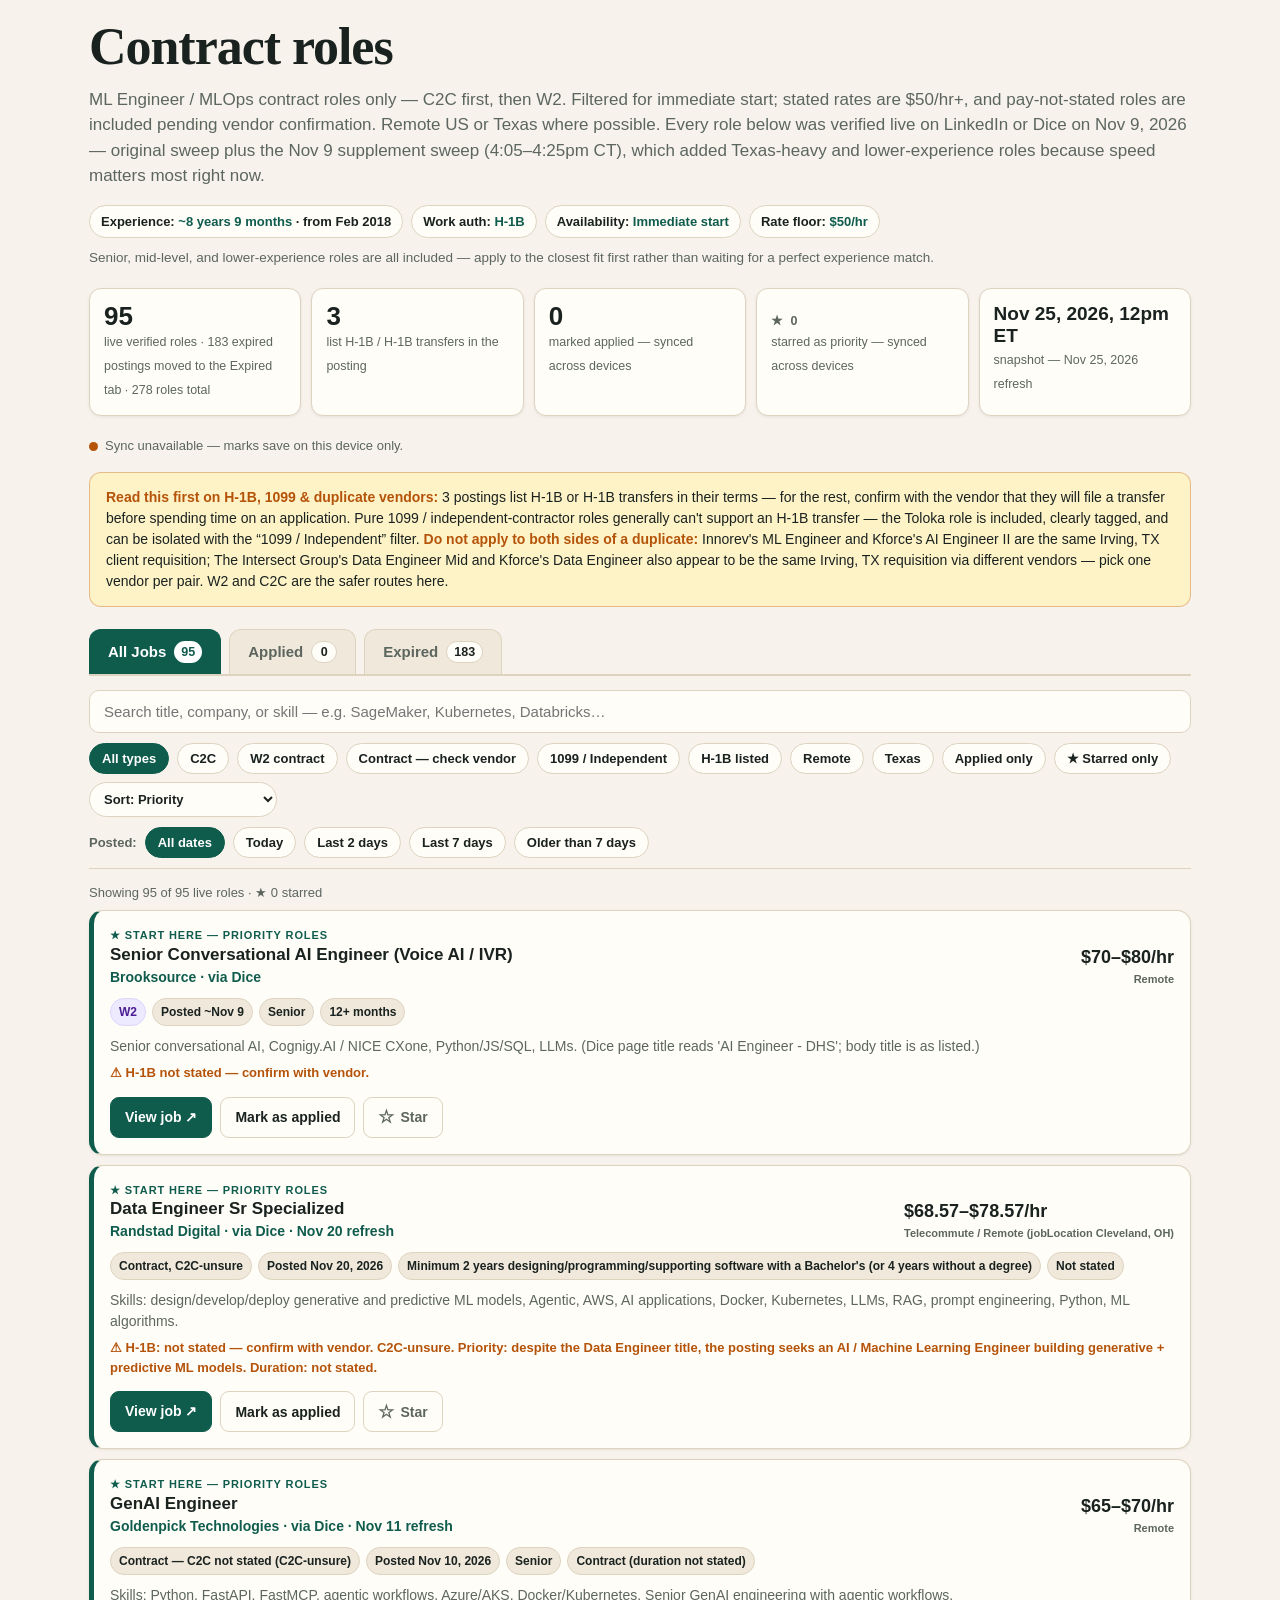
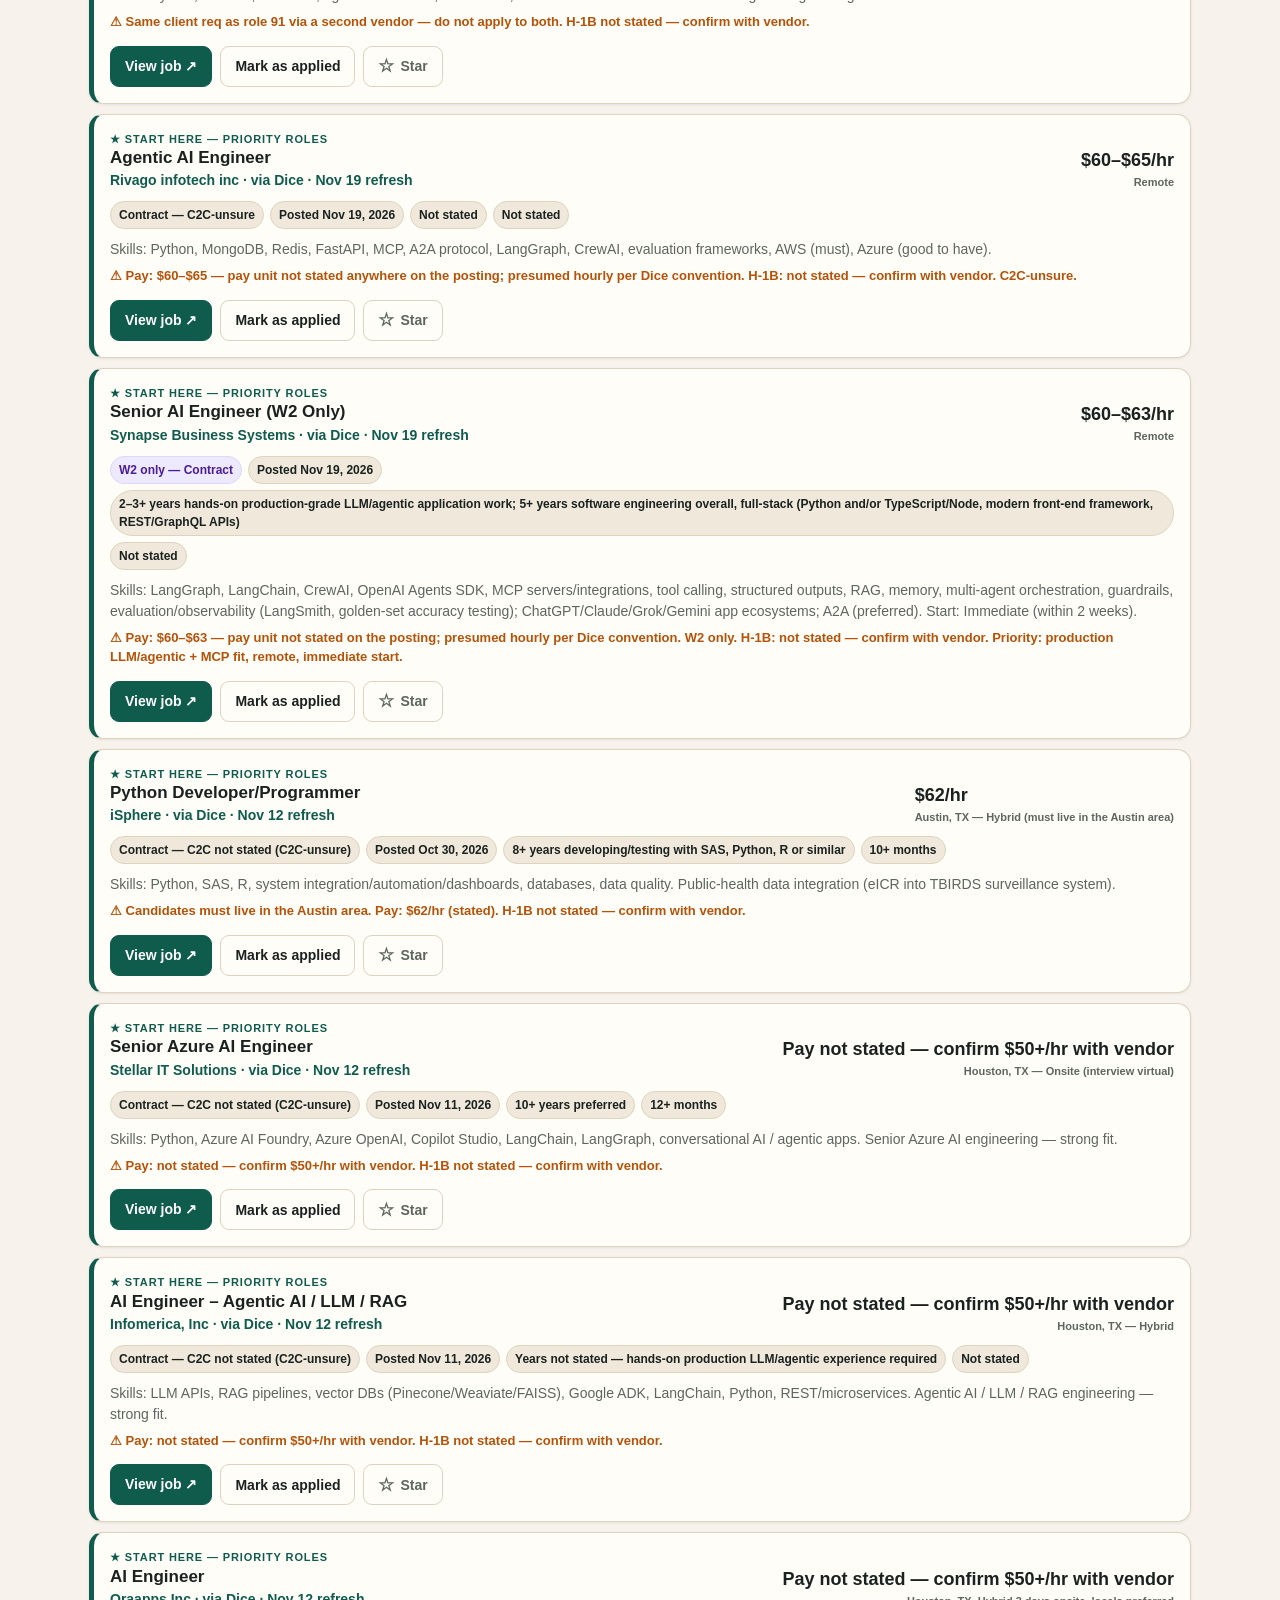
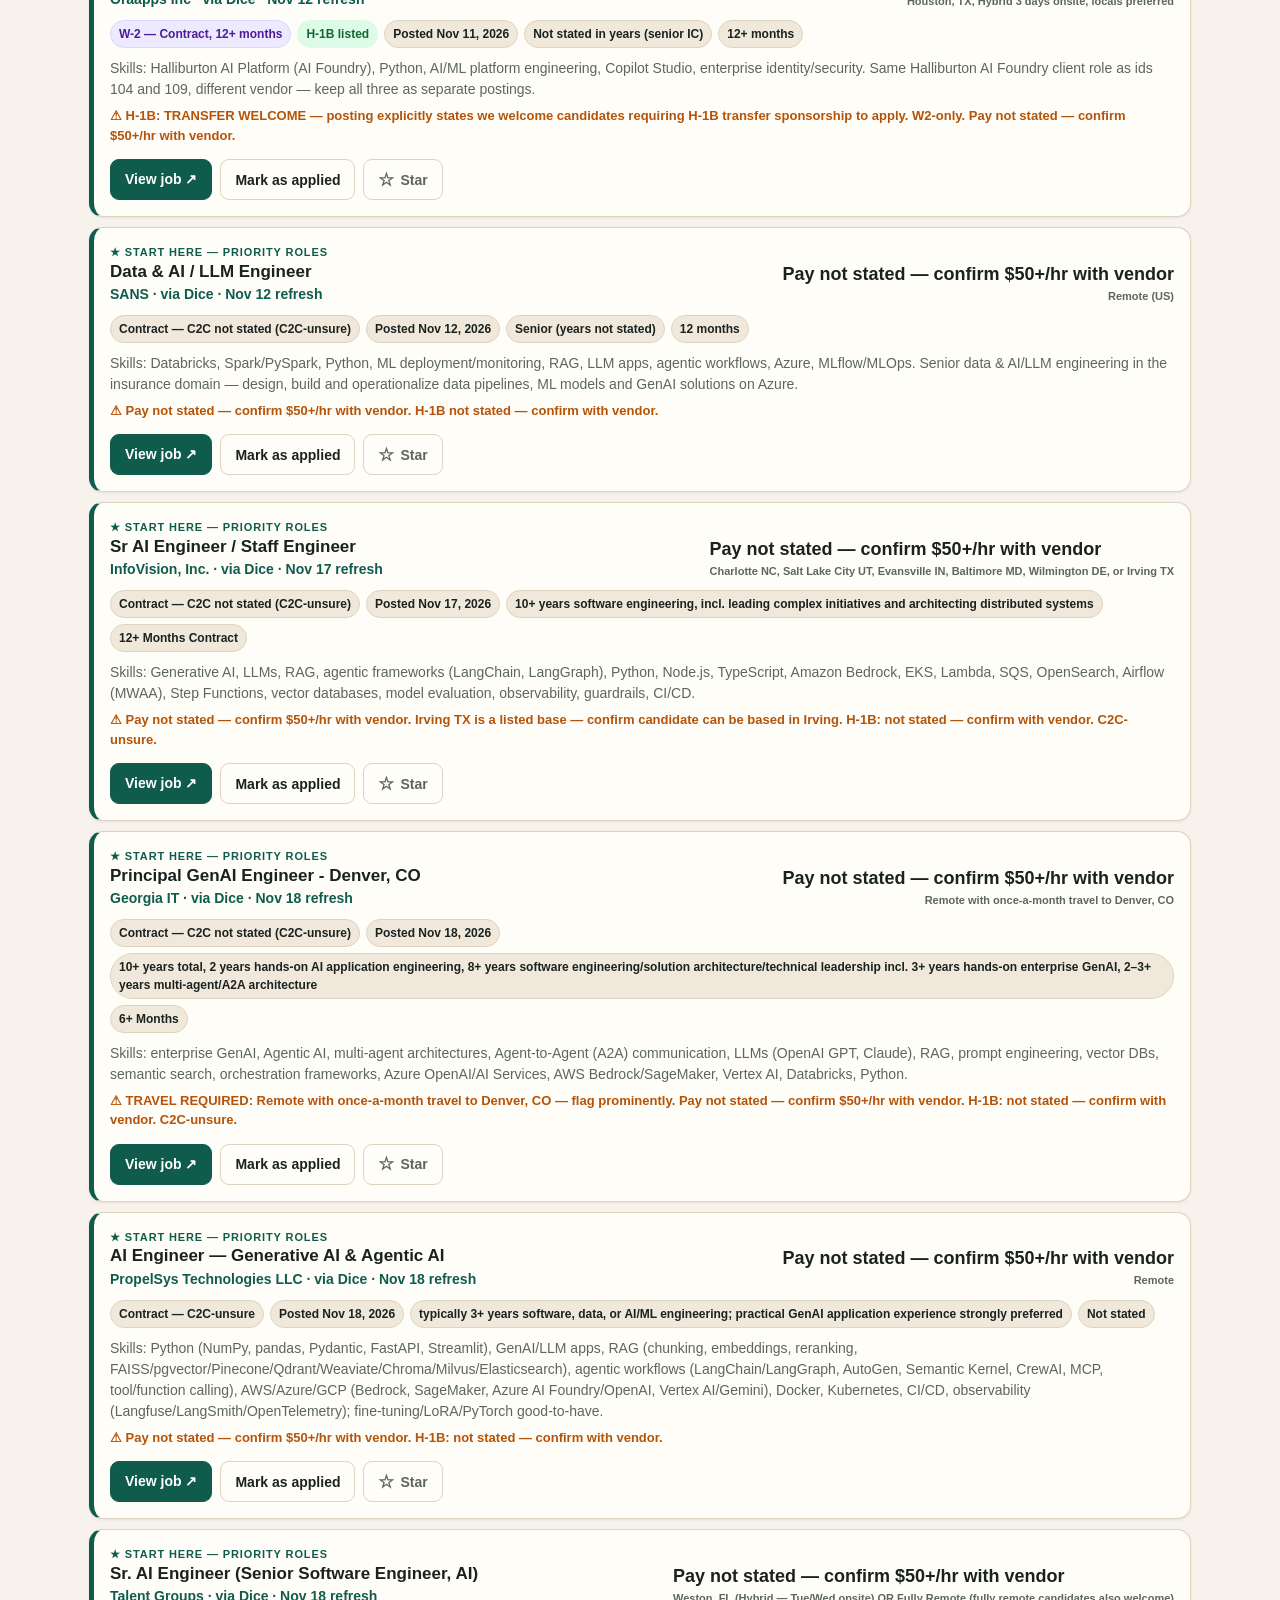
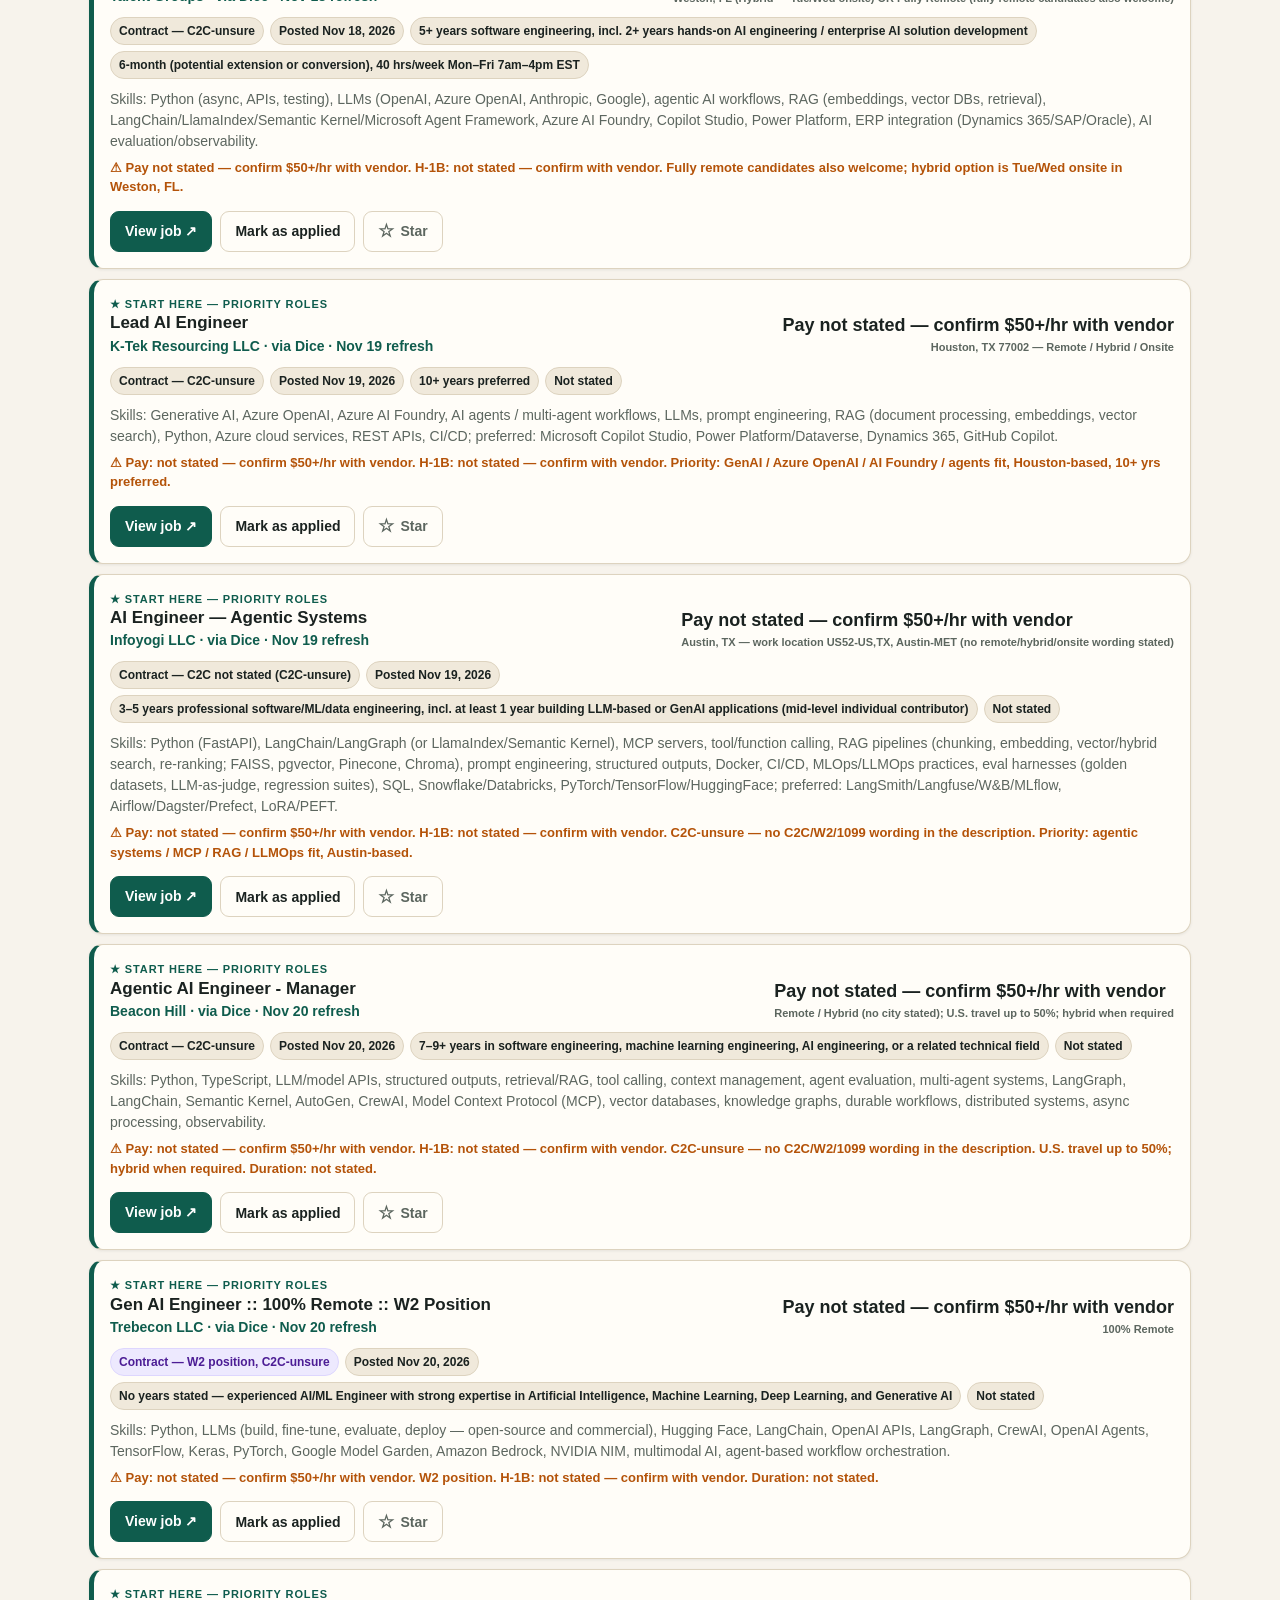
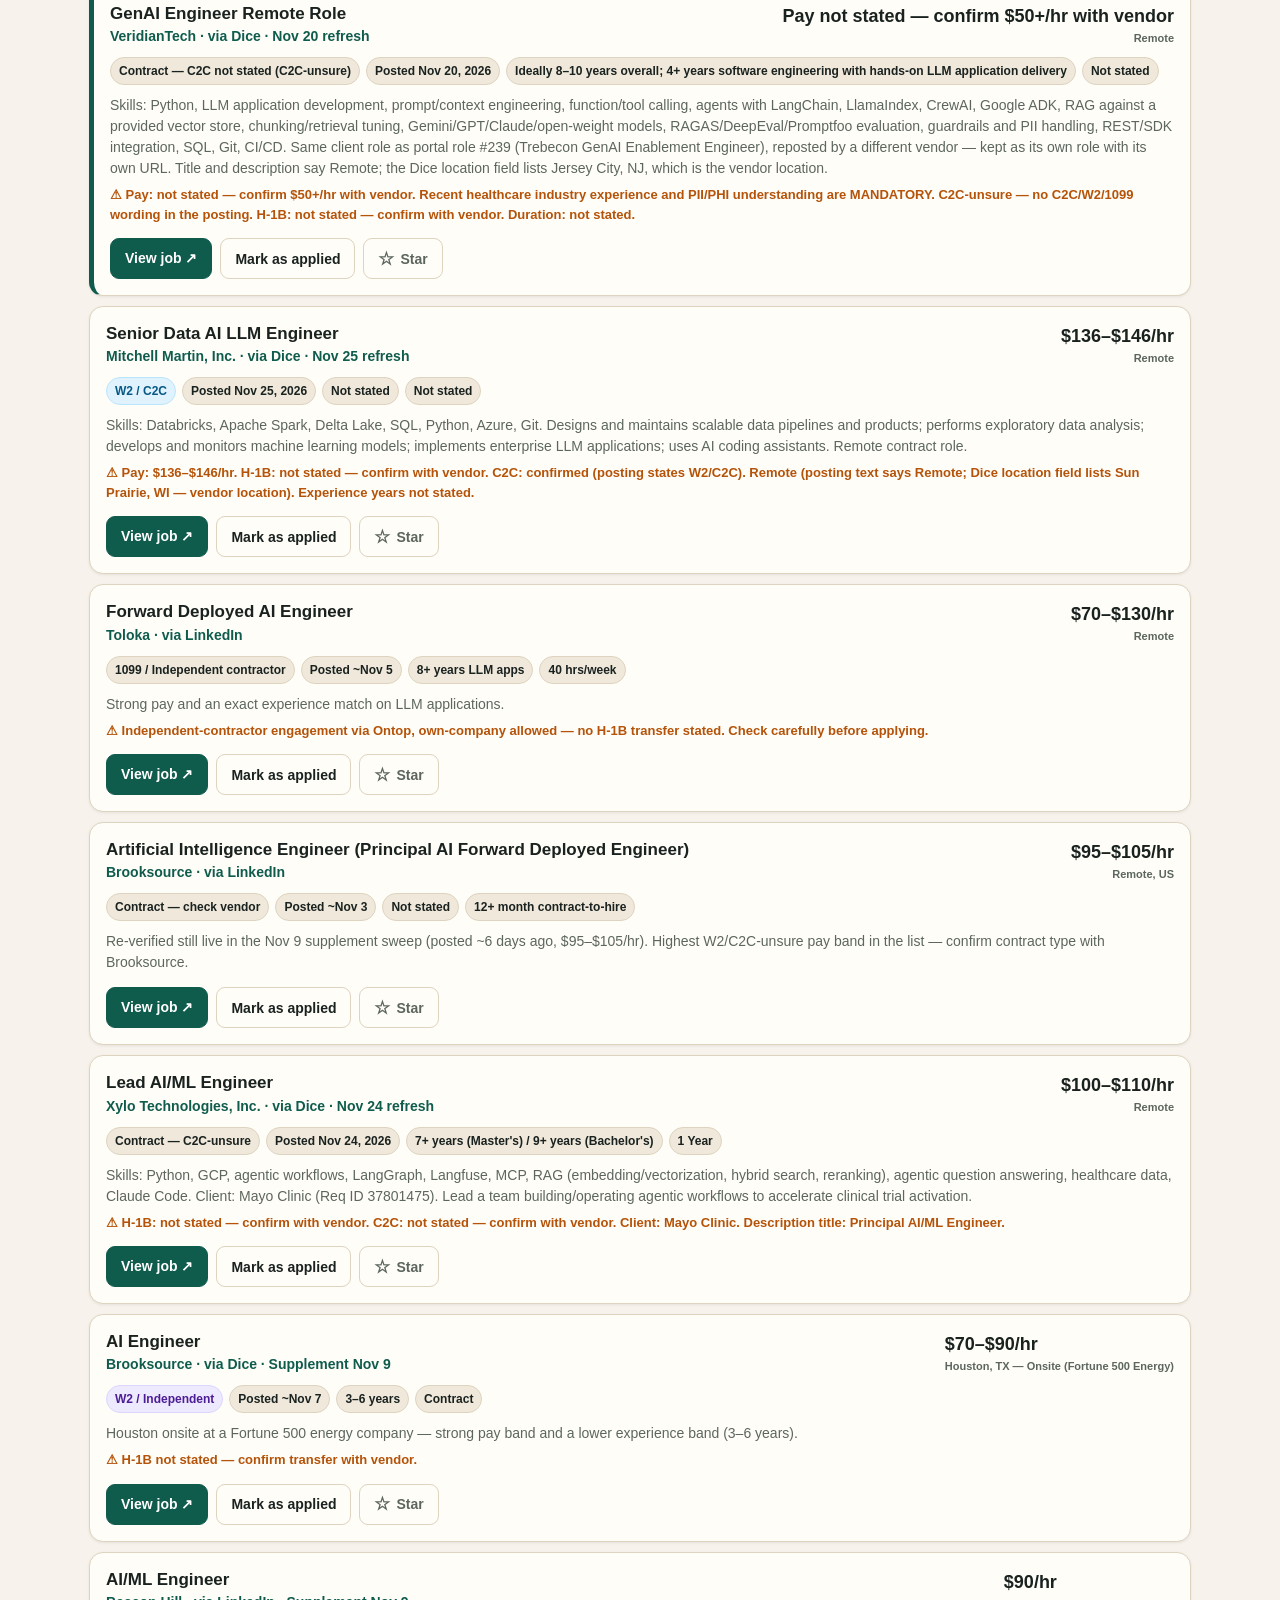
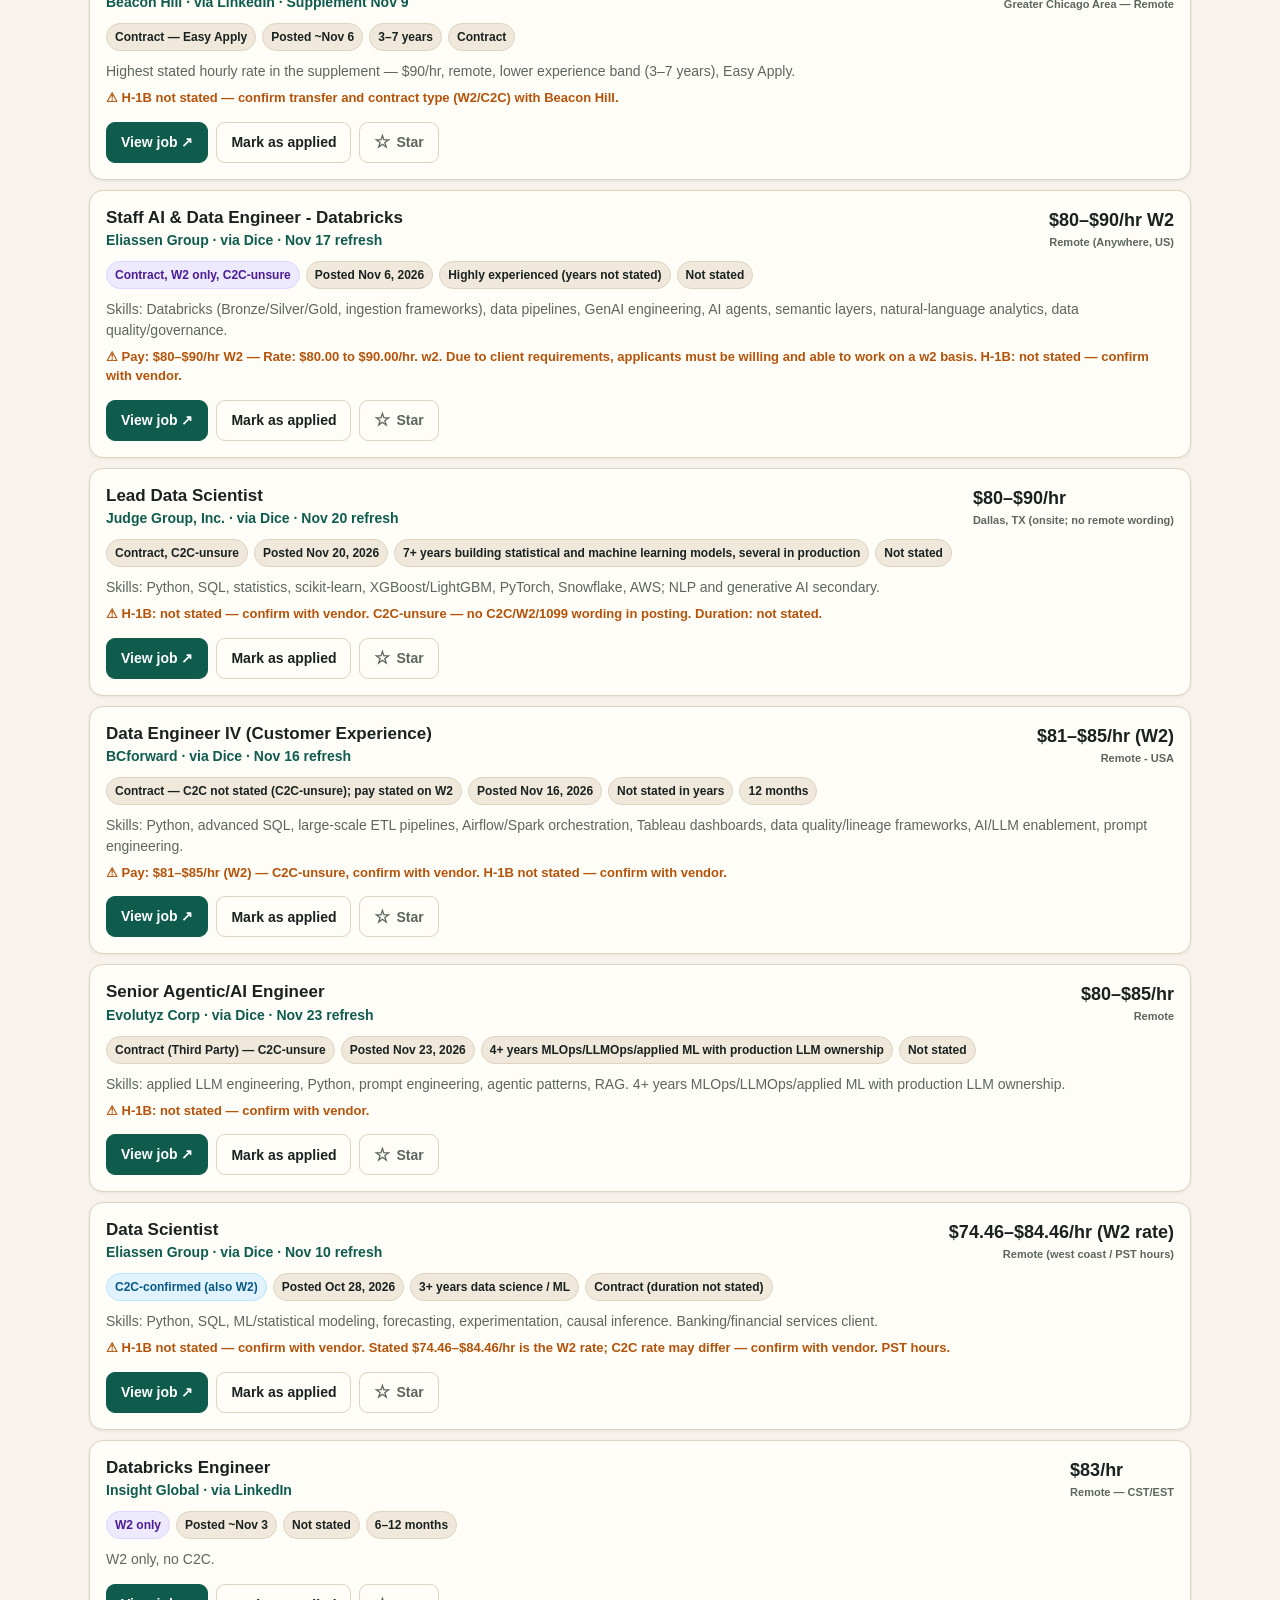
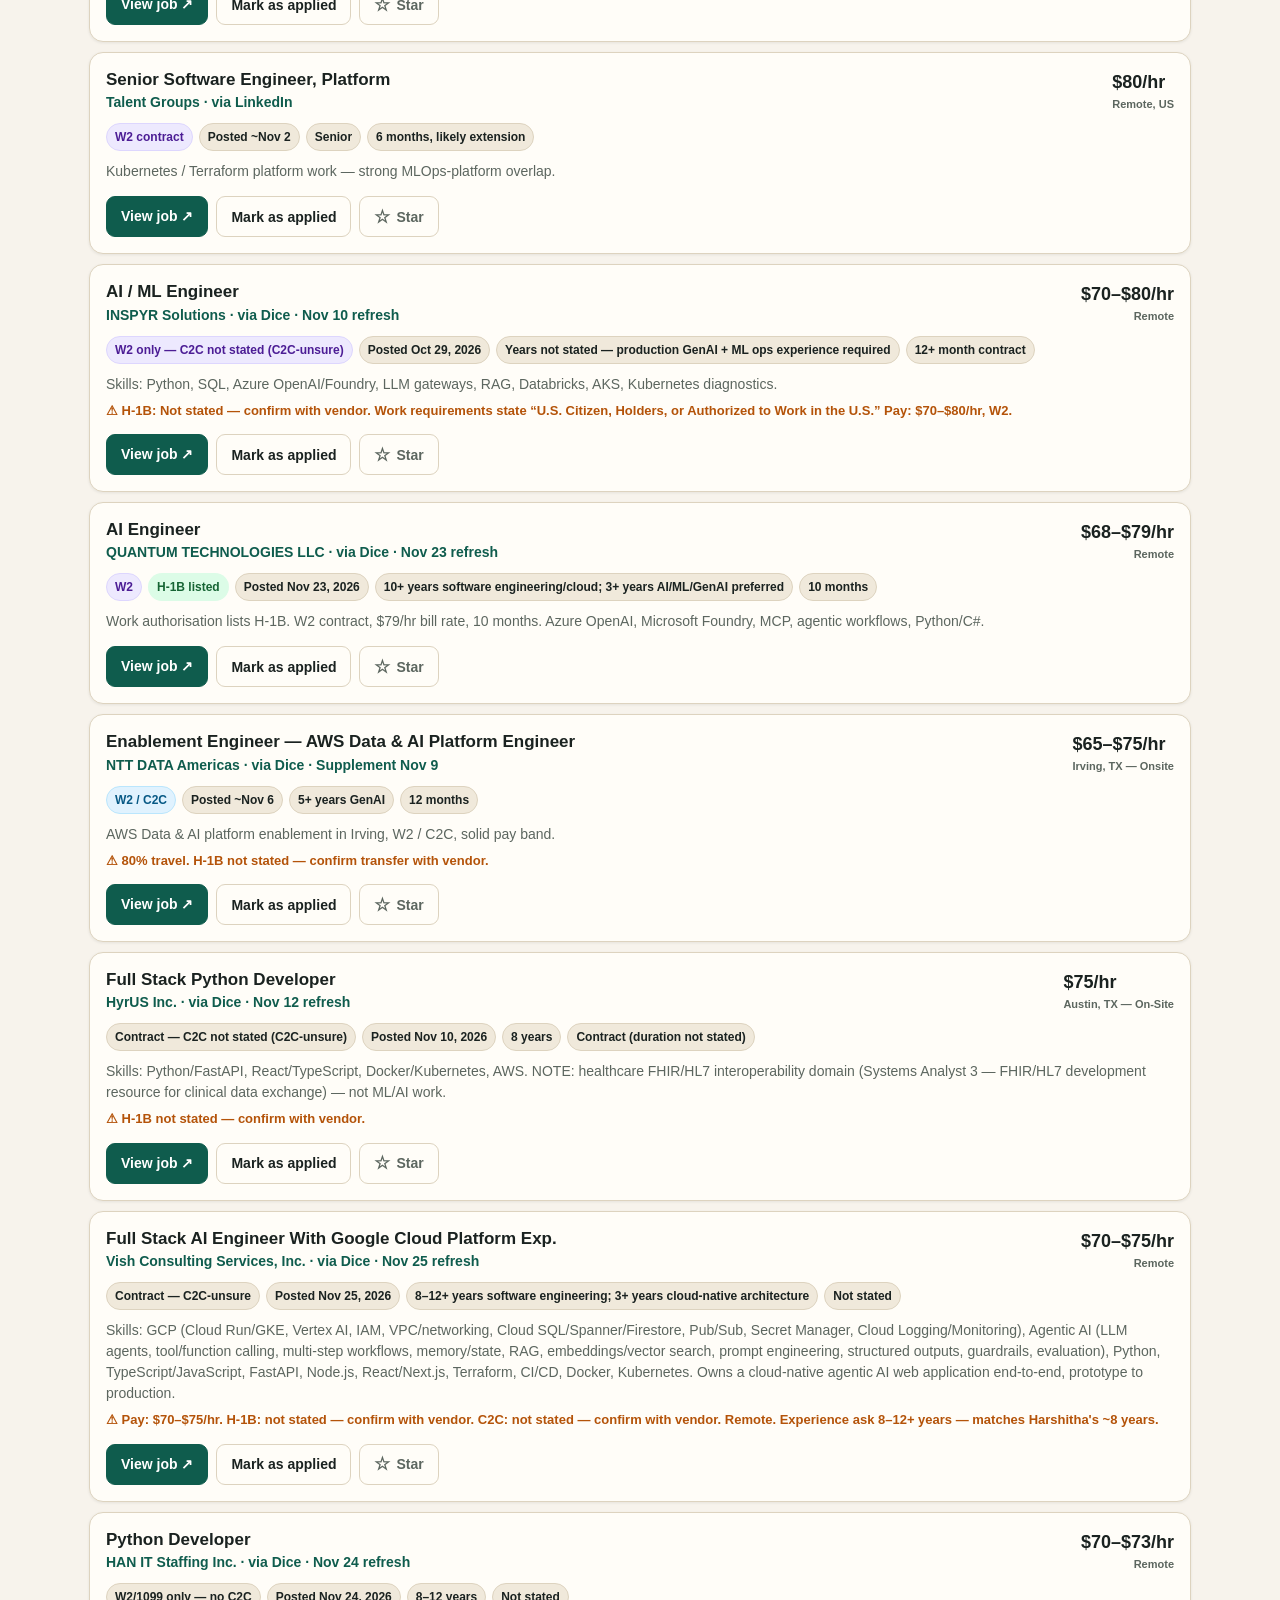
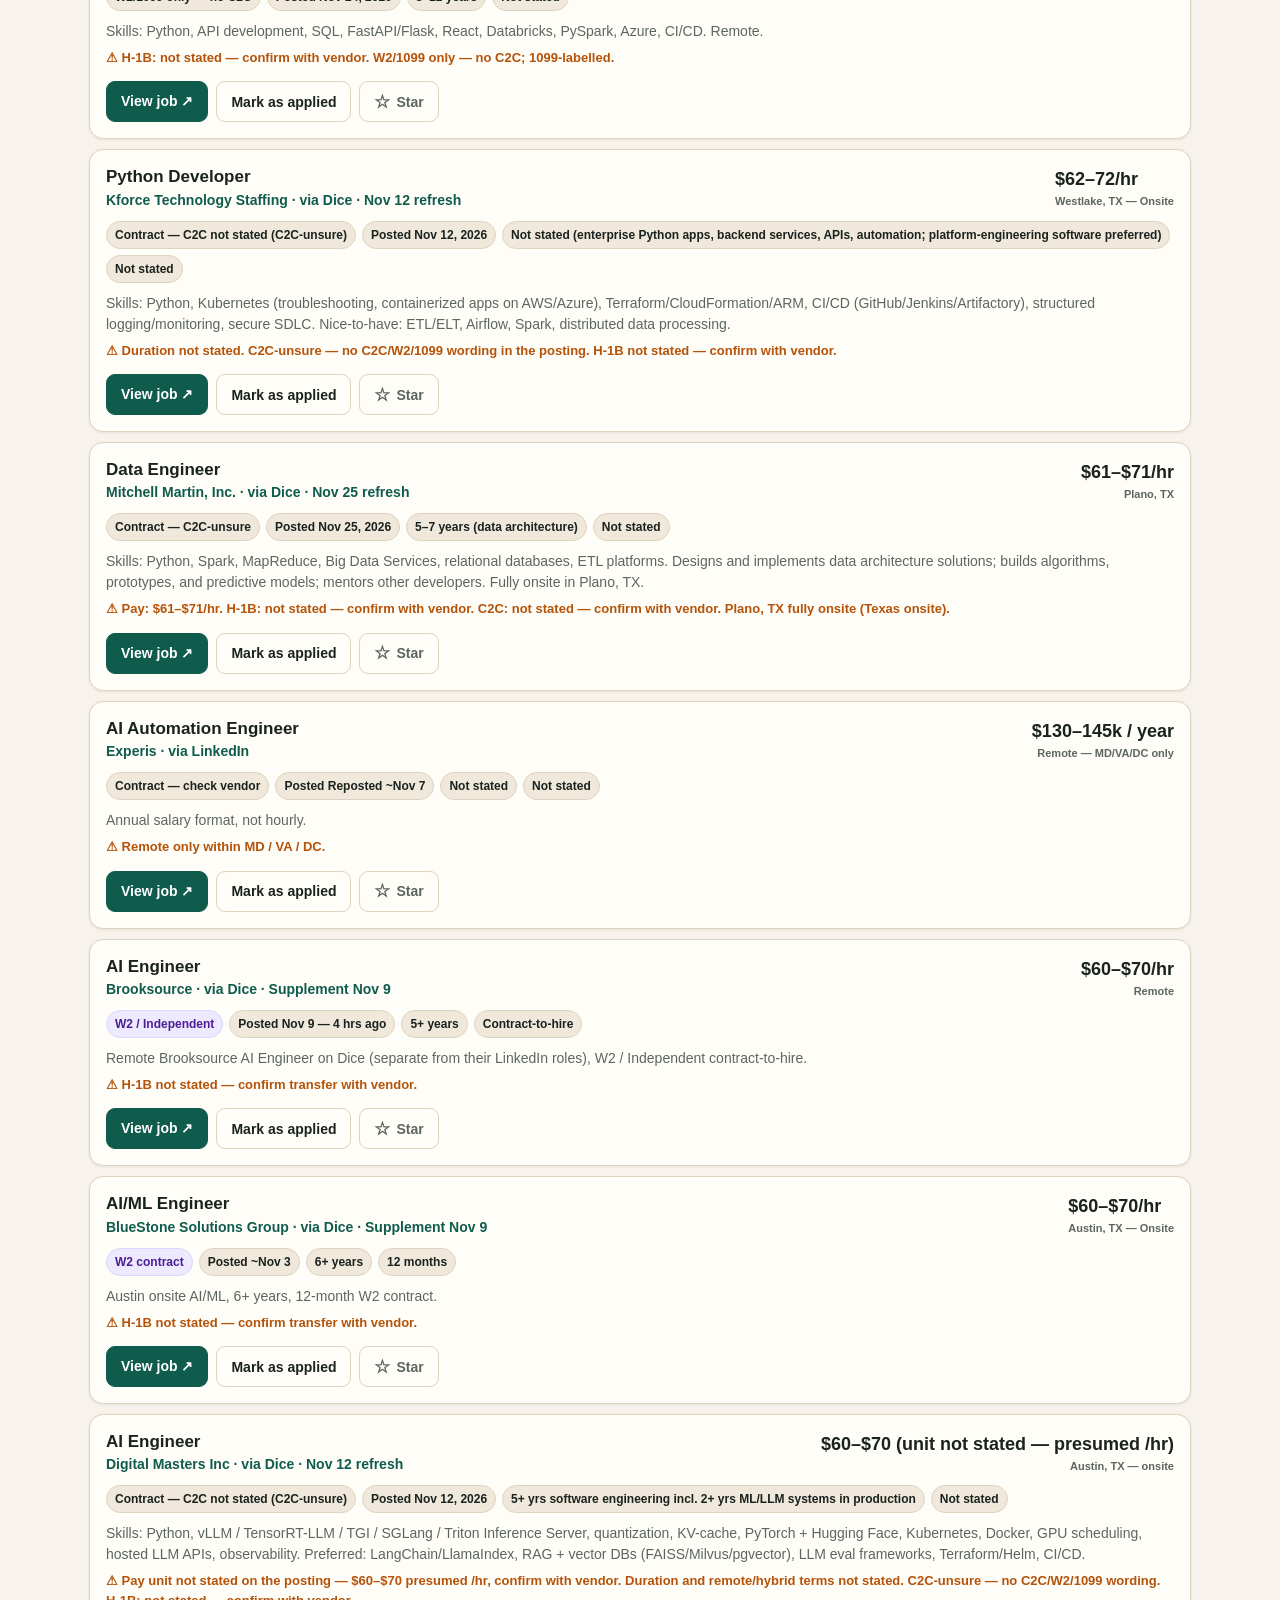
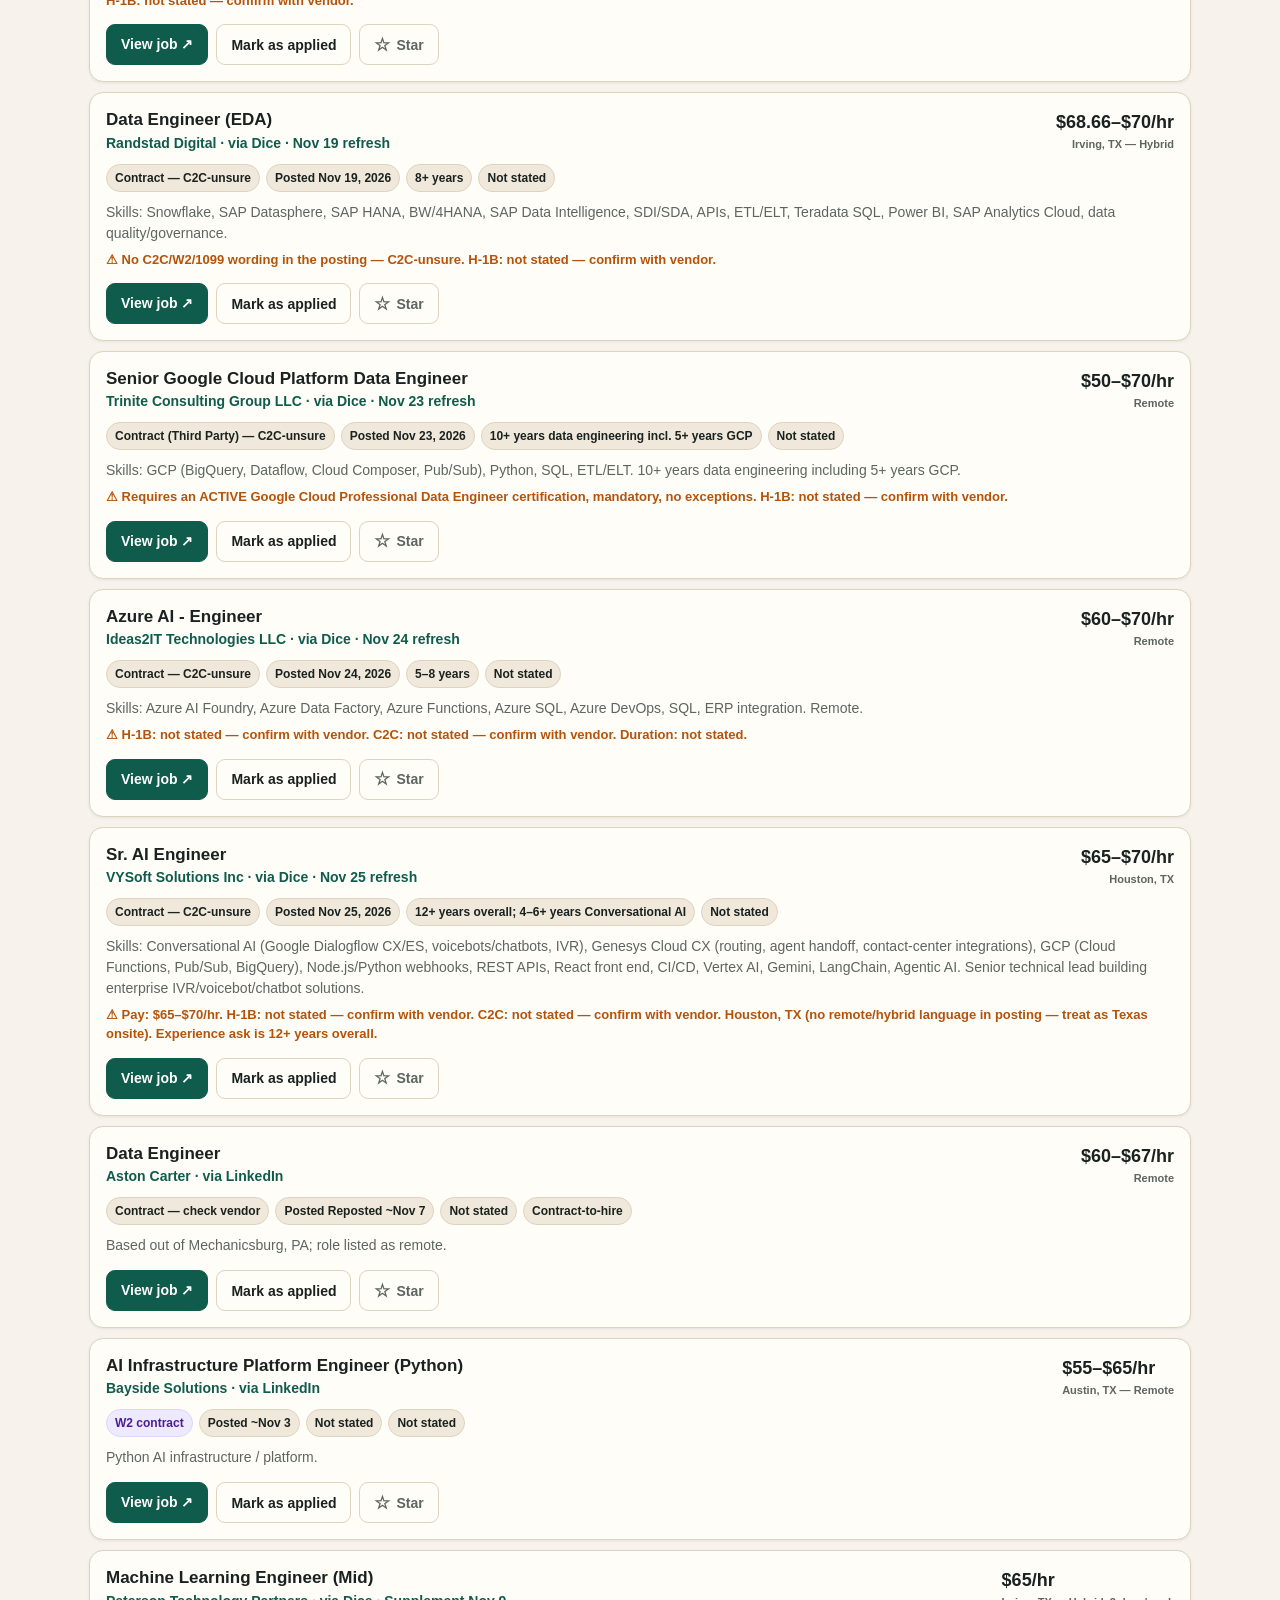
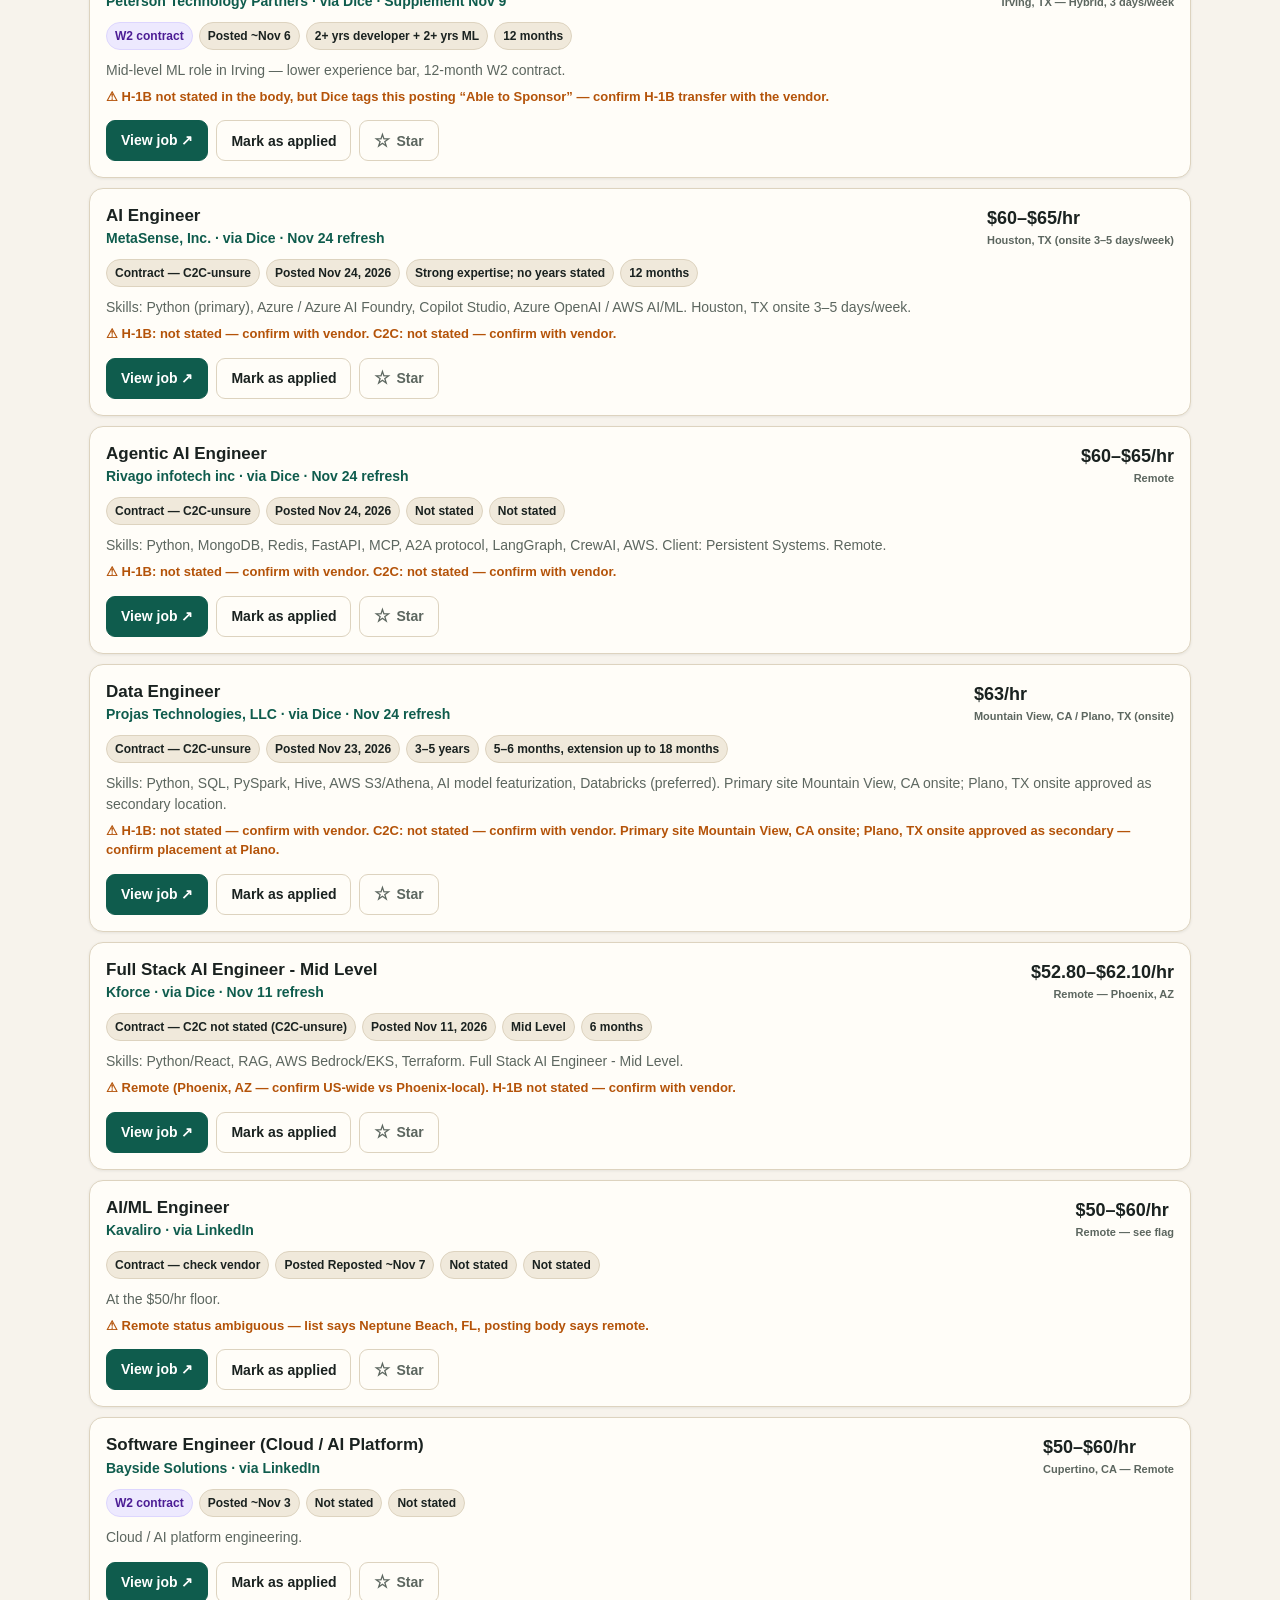
==== commit d4ffc9c5: "Add files via upload" ====
--- a/tmp/index.html
+++ b/tmp/index.html
@@ -109,11 +109,11 @@
     </div>
     <p style="font-size:13.5px;color:var(--muted);margin:10px 0 0">Senior, mid-level, and lower-experience roles are all included — apply to the closest fit first rather than waiting for a perfect experience match.</p>
     <div class="stats">
-      <div class="stat"><b id="statTotal">95</b><span>live verified roles · 178 expired postings moved to the Expired tab · 273 roles total</span></div>
+      <div class="stat"><b id="statTotal">95</b><span>live verified roles · 183 expired postings moved to the Expired tab · 278 roles total</span></div>
       <div class="stat"><b>3</b><span>list H-1B / H-1B transfers in the posting</span></div>
       <div class="stat"><b id="statApplied">0</b><span>marked applied — synced across devices</span></div>
       <div class="stat stat-star"><b><span aria-hidden="true">★</span> <span id="statStarred">0</span></b><span>starred as priority — synced across devices</span></div>
-      <div class="stat stat-date"><b>Nov 25, 2026, 10am ET</b><span>snapshot — Nov 25, 2026 refresh</span></div>
+      <div class="stat stat-date"><b>Nov 25, 2026, 12pm ET</b><span>snapshot — Nov 25, 2026 refresh</span></div>
     </div>
     <p class="sync-status" id="syncStatus" role="status"><span class="sync-dot" aria-hidden="true"></span><span id="syncStatusText">Sync: connecting…</span></p>
     <div class="notice"><strong>Read this first on H-1B, 1099 &amp; duplicate vendors:</strong> 3 postings list H-1B or H-1B transfers in their terms — for the rest, confirm with the vendor that they will file a transfer before spending time on an application. Pure 1099 / independent-contractor roles generally can't support an H-1B transfer — the Toloka role is included, clearly tagged, and can be isolated with the “1099 / Independent” filter. <strong>Do not apply to both sides of a duplicate:</strong> Innorev's ML Engineer and Kforce's AI Engineer II are the same Irving, TX client requisition; The Intersect Group's Data Engineer Mid and Kforce's Data Engineer also appear to be the same Irving, TX requisition via different vendors — pick one vendor per pair. W2 and C2C are the safer routes here.</div>
@@ -122,7 +122,7 @@
   <nav class="view-tabs" aria-label="Job views">
     <button class="view-tab" id="tabAll" data-view="all" role="tab" aria-selected="true">All Jobs <span class="tab-count" id="tabAllCount">95</span></button>
     <button class="view-tab" id="tabApplied" data-view="applied" role="tab" aria-selected="false">Applied <span class="tab-count" id="tabAppliedCount">0</span></button>
-    <button class="view-tab" id="tabExpired" data-view="expired" role="tab" aria-selected="false">Expired <span class="tab-count" id="tabExpiredCount">178</span></button>
+    <button class="view-tab" id="tabExpired" data-view="expired" role="tab" aria-selected="false">Expired <span class="tab-count" id="tabExpiredCount">183</span></button>
   </nav>
 
   <div class="controls">
@@ -166,7 +166,7 @@
 </div>
 
 <script>
-window.PORTAL_DATA = {"snapshot": "Nov 25, 2026, 10am ET", "totals": {"live":95,"expired":178,"total":273}, "jobs": [
+window.PORTAL_DATA = {"snapshot": "Nov 25, 2026, 12pm ET", "totals": {"live":95,"expired":183,"total":278}, "jobs": [
 {"id":1,"priority":1,"title":"AI Engineer","company":"QUANTUM TECHNOLOGIES LLC","loc":"Remote","pay":"$80–$90/hr","payNum":90,"type":"c2c","typeLabel":"C2C","h1b":true,"posted":"~Oct 29","postedISO":"2026-10-29","exp":"5+ years","dur":"6–15 months","url":"https://www.dice.com/job-detail/552bbc43-dff8-45bf-8ea2-988f9c6149a3","src":"Dice","desc":"Work authorisation lists H-1B. Highest-paying H-1B-listed C2C role in the sweep."},
 {"id":2,"priority":1,"title":"AWS AI/ML Engineer","company":"MACHINE LEARNING TECHNOLOGIES LLC","loc":"Austin, TX — Onsite","pay":"$78/hr","payNum":78,"type":"c2c","typeLabel":"C2C","h1b":true,"posted":"~Nov 8","postedISO":"2026-11-08","exp":"4+ years","dur":"8 months + extension","url":"https://www.linkedin.com/jobs/view/4487932561/","src":"LinkedIn","desc":"Closest skill match: SageMaker, Bedrock, EKS, Terraform, MLflow. Work auth lists H-1B."},
 {"id":3,"priority":1,"title":"AI Engineer — second posting","company":"QUANTUM TECHNOLOGIES LLC","loc":"Remote","pay":"$60–$65/hr","payNum":65,"type":"c2c","typeLabel":"C2C","h1b":true,"posted":"~Nov 7","postedISO":"2026-11-07","exp":"See flag","dur":"10 months","url":"https://www.dice.com/job-detail/580f6f56-983e-4904-b621-9505b9cf9ee1","src":"Dice","desc":"Work authorisation lists H-1B.","flag":"Asks 10+ years total — above the ~8 years 9 months target, worth a vendor check given the H-1B listing."},
@@ -439,8 +439,13 @@
 {"id":270,"title":"Lead AI/ML Engineer","company":"Xylo Technologies, Inc.","loc":"Remote","pay":"$100–$110/hr","payNum":100,"type":"unsure","typeLabel":"Contract — C2C-unsure","h1b":false,"posted":"Nov 24, 2026","postedISO":"2026-11-24","exp":"7+ years (Master's) / 9+ years (Bachelor's)","dur":"1 Year","url":"https://www.dice.com/job-detail/3479752b-f452-4e99-a80e-af4f1965600e","src":"Dice · Nov 24 refresh","desc":"Skills: Python, GCP, agentic workflows, LangGraph, Langfuse, MCP, RAG (embedding/vectorization, hybrid search, reranking), agentic question answering, healthcare data, Claude Code. Client: Mayo Clinic (Req ID 37801475). Lead a team building/operating agentic workflows to accelerate clinical trial activation.","flag":"H-1B: not stated — confirm with vendor. C2C: not stated — confirm with vendor. Client: Mayo Clinic. Description title: Principal AI/ML Engineer."},
 {"company":"VGAI Solutions Inc","desc":"Skills: GenAI production development, Python, MCP (Model Context Protocol), agentic orchestration (Semantic Kernel, LangChain/LangGraph, Copilot Studio, OpenAI/Anthropic tool-calling), RAG, vector DBs (Pinecone, FAISS, Weaviate, Chroma), LLM evaluation, prompt engineering, Azure/AWS/GCP, CI/CD, REST APIs. Technical lead building agentic solutions; airline/transportation experience a plus.","dur":"Not stated","exp":"5–12 years","flag":"Pay: not stated — confirm $50+/hr with vendor. H-1B: not stated — confirm with vendor. C2C: not stated — confirm with vendor. Hybrid Dallas, TX — onsite Tue–Thu, remote Mon/Fri. Interview: 1 round, in person.","h1b":false,"id":271,"loc":"Dallas, TX (Hybrid: onsite Tue–Thu, remote Mon/Fri)","pay":"Pay not stated — confirm $50+/hr with vendor","payNum":0,"posted":"Nov 24, 2026","postedISO":"2026-11-24","src":"Dice · Nov 25 refresh","title":"Senior AI Engineer / Technical Lead (Agentic AI)","type":"unsure","typeLabel":"Contract — C2C-unsure","url":"https://www.dice.com/job-detail/c27b6849-ecfd-4f7b-94bd-c274e8141b69"},
 {"company":"VYSoft Solutions Inc","desc":"Skills: Conversational AI (Google Dialogflow CX/ES, voicebots/chatbots, IVR), Genesys Cloud CX (routing, agent handoff, contact-center integrations), GCP (Cloud Functions, Pub/Sub, BigQuery), Node.js/Python webhooks, REST APIs, React front end, CI/CD, Vertex AI, Gemini, LangChain, Agentic AI. Senior technical lead building enterprise IVR/voicebot/chatbot solutions.","dur":"Not stated","exp":"12+ years overall; 4–6+ years Conversational AI","flag":"Pay: $65–$70/hr. H-1B: not stated — confirm with vendor. C2C: not stated — confirm with vendor. Houston, TX (no remote/hybrid language in posting — treat as Texas onsite). Experience ask is 12+ years overall.","h1b":false,"id":272,"loc":"Houston, TX","pay":"$65–$70/hr","payNum":70,"posted":"Nov 25, 2026","postedISO":"2026-11-25","src":"Dice · Nov 25 refresh","title":"Sr. AI Engineer","type":"unsure","typeLabel":"Contract — C2C-unsure","url":"https://www.dice.com/job-detail/2b144fef-02fb-430e-a71f-adc9a0a6f2b6"},
-{"company":"JC CORPORATIONS","desc":"Skills: Agentic AI applications and autonomous AI agents, Python, Node.js, AWS cloud services, LLMs and API integration, backend applications and services, intelligent AI workflows and automation. Independent delivery with minimal supervision.","dur":"Not stated","exp":"10+ years (Agentic AI)","flag":"Pay: $50–$60/hr (at the $50/hr floor). H-1B: not stated — confirm with vendor. C2C: not stated — confirm with vendor. Austin, TX (no remote/hybrid language in posting — treat as Texas onsite). Experience ask is 10+ years in Agentic AI.","h1b":false,"id":273,"loc":"Austin, TX","pay":"$50–$60/hr","payNum":60,"posted":"Nov 25, 2026","postedISO":"2026-11-25","src":"Dice · Nov 25 refresh","title":"AI Engineer","type":"unsure","typeLabel":"Contract — C2C-unsure","url":"https://www.dice.com/job-detail/e7419fe2-8581-4be3-b414-0221ac5910a5"}
-], "expired": {"1":"Nov 12, 2026, 7:08am CT","2":"Nov 18, 2026, 1:00pm CT","3":"Nov 10, 2026, 2:08pm CT","4":"Nov 17, 2026, 1:13pm CT","6":"Nov 18, 2026, 11:05am CT","7":"Nov 10, 2026, 2:08pm CT","8":"Nov 10, 2026, 2:08pm CT","9":"Nov 16, 2026, 9:00am CT","14":"Nov 16, 2026, 11:10am CT","15":"Nov 20, 2026, 5:02pm CT","17":"Nov 11, 2026, 3:02pm CT","19":"Nov 11, 2026, 3:03pm CT","20":"Nov 10, 2026, 2:08pm CT","21":"Nov 19, 2026, 11:01am CT","22":"Nov 11, 2026, 3:04pm CT","23":"Nov 16, 2026, 11:02am CT","27":"Nov 11, 2026, 11:05am CT","28":"Nov 11, 2026, 1:05pm CT","30":"Nov 13, 2026, 11:01am CT","31":"Nov 13, 2026, 9:03am CT","33":"Nov 10, 2026, 2:08pm CT","34":"Nov 11, 2026, 5:06pm CT","36":"Nov 10, 2026, 2:08pm CT","37":"Nov 10, 2026, 2:08pm CT","38":"Nov 10, 2026, 2:08pm CT","40":"Nov 10, 2026, 2:08pm CT","43":"Nov 18, 2026, 9:09am CT","44":"Nov 23, 2026, 9:06am CT","45":"Nov 16, 2026, 11:03am CT","49":"Nov 11, 2026, 3:08pm CT","50":"Nov 19, 2026, 11:03am CT","52":"Nov 18, 2026, 7:08am CT","53":"Nov 19, 2026, 11:17am CT","55":"Nov 10, 2026, 2:08pm CT","56":"Nov 10, 2026, 2:08pm CT","58":"Nov 19, 2026, 11:03am CT","59":"Nov 10, 2026, 2:08pm CT","60":"Nov 12, 2026, 11:11am CT","61":"Nov 10, 2026, 2:08pm CT","62":"Nov 10, 2026, 2:08pm CT","63":"Nov 10, 2026, 2:08pm CT","64":"Nov 10, 2026, 2:08pm CT","65":"Nov 10, 2026, 2:08pm CT","67":"Nov 13, 2026, 1:02pm CT","68":"Nov 10, 2026, 2:08pm CT","69":"Nov 10, 2026, 2:08pm CT","70":"Nov 12, 2026, 11:11am CT","72":"Nov 12, 2026, 9:09am CT","73":"Nov 11, 2026, 11:05am CT","74":"Nov 11, 2026, 11:05am CT","75":"Nov 11, 2026, 11:05am CT","76":"Nov 11, 2026, 11:05am CT","77":"Nov 11, 2026, 11:05am CT","78":"Nov 11, 2026, 11:05am CT","79":"Nov 11, 2026, 11:05am CT","81":"Nov 17, 2026, 3:08pm CT","84":"Nov 19, 2026, 5:05pm CT","85":"Nov 13, 2026, 3:03pm CT","86":"Nov 18, 2026, 9:11am CT","88":"Nov 12, 2026, 9:09am CT","89":"Nov 12, 2026, 1:09pm CT","91":"Nov 13, 2026, 1:03pm CT","92":"Nov 12, 2026, 5:12pm CT","95":"Nov 12, 2026, 11:11am CT","98":"Nov 13, 2026, 11:04am CT","99":"Nov 13, 2026, 11:04am CT","100":"Nov 13, 2026, 11:04am CT","101":"Nov 13, 2026, 9:05am CT","102":"Nov 17, 2026, 7:10am CT","103":"Nov 23, 2026, 3:04pm CT","104":"Nov 18, 2026, 5:12pm CT","105":"Nov 23, 2026, 3:04pm CT","107":"Nov 13, 2026, 11:04am CT","108":"Nov 16, 2026, 11:07am CT","110":"Nov 16, 2026, 11:07am CT","112":"Nov 12, 2026, 11:11am CT","113":"Nov 16, 2026, 3:08pm CT","114":"Nov 13, 2026, 9:06am CT","115":"Nov 16, 2026, 1:08pm CT","117":"Nov 19, 2026, 5:06pm CT","118":"Nov 12, 2026, 3:09pm CT","120":"Nov 20, 2026, 1:07pm CT","123":"Nov 17, 2026, 11:08am CT","124":"Nov 16, 2026, 1:08pm CT","125":"Nov 13, 2026, 5:06pm CT","126":"Nov 18, 2026, 9:13am CT","129":"Nov 17, 2026, 5:11pm CT","131":"Nov 23, 2026, 3:04pm CT","132":"Nov 16, 2026, 11:08am CT","134":"Nov 16, 2026, 9:08am CT","135":"Nov 20, 2026, 9:07am CT","136":"Nov 16, 2026, 9:08am CT","137":"Nov 16, 2026, 9:08am CT","138":"Nov 16, 2026, 11:08am CT","139":"Nov 17, 2026, 7:12am CT","140":"Nov 16, 2026, 9:08am CT","141":"Nov 18, 2026, 11:10am CT","143":"Nov 16, 2026, 11:08am CT","145":"Nov 18, 2026, 5:12pm CT","146":"Nov 20, 2026, 9:07am CT","148":"Nov 18, 2026, 1:05pm CT","149":"Nov 16, 2026, 3:10pm CT","150":"Nov 16, 2026, 11:08am CT","153":"Nov 16, 2026, 5:09pm CT","154":"Nov 18, 2026, 1:05pm CT","155":"Nov 17, 2026, 9:10am CT","158":"Nov 17, 2026, 9:10am CT","159":"Nov 17, 2026, 1:09pm CT","160":"Nov 16, 2026, 5:10pm CT","162":"Nov 19, 2026, 7:08am CT","164":"Nov 18, 2026, 5:13pm CT","166":"Nov 19, 2026, 7:08am CT","167":"Nov 18, 2026, 9:14am CT","168":"Nov 18, 2026, 9:14am CT","169":"Nov 19, 2026, 5:07pm CT","170":"Nov 18, 2026, 9:14am CT","171":"Nov 23, 2026, 11:05am CT","172":"Nov 20, 2026, 9:08am CT","173":"Nov 19, 2026, 11:05am CT","175":"Nov 18, 2026, 11:11am CT","178":"Nov 17, 2026, 1:10pm CT","179":"Nov 18, 2026, 9:15am CT","180":"Nov 17, 2026, 5:13pm CT","183":"Nov 17, 2026, 3:13pm CT","184":"Nov 18, 2026, 5:13pm CT","185":"Nov 18, 2026, 5:13pm CT","187":"Nov 19, 2026, 3:06pm CT","190":"Nov 19, 2026, 3:06pm CT","191":"Nov 18, 2026, 9:15am CT","192":"Nov 21, 2026, 9:05am CT","193":"Nov 19, 2026, 9:07am CT","194":"Nov 23, 2026, 11:06am CT","195":"Nov 18, 2026, 5:13pm CT","196":"Nov 19, 2026, 3:06pm CT","197":"Nov 18, 2026, 5:13pm CT","198":"Nov 18, 2026, 3:05pm CT","199":"Nov 23, 2026, 9:09am CT","202":"Nov 19, 2026, 7:08am CT","204":"Nov 19, 2026, 11:06am CT","206":"Nov 19, 2026, 5:07pm CT","207":"Nov 19, 2026, 9:07am CT","210":"Nov 20, 2026, 9:08am CT","211":"Nov 23, 2026, 1:06pm CT","212":"Nov 20, 2026, 9:08am CT","213":"Nov 19, 2026, 1:08pm CT","215":"Nov 19, 2026, 1:08pm CT","217":"Nov 20, 2026, 5:07pm CT","220":"Nov 19, 2026, 5:07pm CT","223":"Nov 20, 2026, 5:07pm CT","228":"Nov 23, 2026, 1:06pm CT","230":"Nov 20, 2026, 3:06pm CT","232":"Nov 20, 2026, 3:07pm CT","234":"Nov 23, 2026, 11:06am CT","248":"Nov 23, 2026, 3:06pm CT","83":"Nov 23, 2026, 5:04pm CT","128":"Nov 23, 2026, 5:05pm CT","238":"Nov 23, 2026, 5:06pm CT","239":"Nov 23, 2026, 5:06pm CT","5":"Nov 24, 2026, 7:02am CT","106":"Nov 24, 2026, 9:07am CT","233":"Nov 24, 2026, 9:09am CT","242":"Nov 24, 2026, 9:10am CT","247":"Nov 24, 2026, 9:10am CT","249":"Nov 24, 2026, 9:10am CT","201":"Nov 24, 2026, 11:06am CT","203":"Nov 24, 2026, 11:06am CT","221":"Nov 24, 2026, 11:06am CT","235":"Nov 24, 2026, 11:06am CT","176":"Nov 24, 2026, 1:06pm CT","254":"Nov 24, 2026, 1:07pm CT","57":"Nov 24, 2026, 3:03pm CT","224":"Nov 24, 2026, 3:06pm CT","260":"Nov 24, 2026, 3:07pm CT","243":"Nov 24, 2026, 5:10pm CT","144":"Nov 25, 2026, 7:09am CT","163":"Nov 25, 2026, 7:09am CT","261":"Nov 25, 2026, 9:11am CT","262":"Nov 25, 2026, 9:11am CT"}};
+{"company":"JC CORPORATIONS","desc":"Skills: Agentic AI applications and autonomous AI agents, Python, Node.js, AWS cloud services, LLMs and API integration, backend applications and services, intelligent AI workflows and automation. Independent delivery with minimal supervision.","dur":"Not stated","exp":"10+ years (Agentic AI)","flag":"Pay: $50–$60/hr (at the $50/hr floor). H-1B: not stated — confirm with vendor. C2C: not stated — confirm with vendor. Austin, TX (no remote/hybrid language in posting — treat as Texas onsite). Experience ask is 10+ years in Agentic AI.","h1b":false,"id":273,"loc":"Austin, TX","pay":"$50–$60/hr","payNum":60,"posted":"Nov 25, 2026","postedISO":"2026-11-25","src":"Dice · Nov 25 refresh","title":"AI Engineer","type":"unsure","typeLabel":"Contract — C2C-unsure","url":"https://www.dice.com/job-detail/e7419fe2-8581-4be3-b414-0221ac5910a5"},
+{"company":"Mitchell Martin, Inc.","desc":"Skills: Databricks, Apache Spark, Delta Lake, SQL, Python, Azure, Git. Designs and maintains scalable data pipelines and products; performs exploratory data analysis; develops and monitors machine learning models; implements enterprise LLM applications; uses AI coding assistants. Remote contract role.","dur":"Not stated","exp":"Not stated","flag":"Pay: $136–$146/hr. H-1B: not stated — confirm with vendor. C2C: confirmed (posting states W2/C2C). Remote (posting text says Remote; Dice location field lists Sun Prairie, WI — vendor location). Experience years not stated.","h1b":false,"id":274,"loc":"Remote","pay":"$136–$146/hr","payNum":146,"posted":"Nov 25, 2026","postedISO":"2026-11-25","src":"Dice · Nov 25 refresh","title":"Senior Data AI LLM Engineer","type":"c2c","typeLabel":"W2 / C2C","url":"https://www.dice.com/job-detail/a1c52dfc-c83e-4843-b18b-1ec85cb7f566"},
+{"company":"New York Technology Partners","desc":"Skills: Python, SQL, Spark, PySpark, Unix/Linux, GCP (BigQuery, Composer/Airflow, GCS, Dataproc, Dataflow), Kafka, Oracle Exadata, GitHub, GitHub Actions, Harness, CI/CD, OpenShift Container Platform, event-driven architecture, data governance and data quality. Designs and supports scalable batch and real-time data pipelines; experience leveraging AI build tools and Agentic AI solutions.","dur":"Not stated","exp":"10 years IT; 5+ years Data Engineering; 2+ years GCP","flag":"Pay: not stated — confirm $50+/hr with vendor. H-1B: not stated — confirm with vendor. C2C: not stated — confirm with vendor. Dallas, TX hybrid (3 days office). Experience ask is 10 years IT.","h1b":false,"id":275,"loc":"Dallas, TX","pay":"Pay not stated","payNum":0,"posted":"Nov 25, 2026","postedISO":"2026-11-25","src":"Dice · Nov 25 refresh","title":"Lead Data Google Cloud Platform Engineer","type":"unsure","typeLabel":"Contract — C2C-unsure","url":"https://www.dice.com/job-detail/cc0b038a-6f20-4bc0-abbb-83ab1db8c9ff"},
+{"company":"Mitchell Martin, Inc.","desc":"Skills: Python, Spark, MapReduce, Big Data Services, relational databases, ETL platforms. Designs and implements data architecture solutions; builds algorithms, prototypes, and predictive models; mentors other developers. Fully onsite in Plano, TX.","dur":"Not stated","exp":"5–7 years (data architecture)","flag":"Pay: $61–$71/hr. H-1B: not stated — confirm with vendor. C2C: not stated — confirm with vendor. Plano, TX fully onsite (Texas onsite).","h1b":false,"id":276,"loc":"Plano, TX","pay":"$61–$71/hr","payNum":71,"posted":"Nov 25, 2026","postedISO":"2026-11-25","src":"Dice · Nov 25 refresh","title":"Data Engineer","type":"unsure","typeLabel":"Contract — C2C-unsure","url":"https://www.dice.com/job-detail/e5c5850d-1e7e-4c4c-916f-8e15665f56ec"},
+{"company":"HAN IT Staffing Inc.","desc":"Skills: Informatica Data Quality (IDQ), SQL, data validation and reconciliation. Data-quality-focused role: finalizes, validates, and deploys ~12 existing DQ workflows/reports; runs a structured monthly Data Quality review process; incident management and root-cause analysis. Remote.","dur":"Not stated","exp":"Not stated","flag":"Pay: not stated — confirm $50+/hr with vendor. H-1B: not stated — confirm with vendor. C2C: not stated — confirm with vendor. Remote. Data-quality / Informatica IDQ specialization — not ML/AI work; experience years not stated.","h1b":false,"id":277,"loc":"Remote","pay":"Pay not stated","payNum":0,"posted":"Nov 25, 2026","postedISO":"2026-11-25","src":"Dice · Nov 25 refresh","title":"Data Engineer","type":"unsure","typeLabel":"Contract — C2C-unsure","url":"https://www.dice.com/job-detail/67ac2be9-2e45-4453-ac74-beac94ad7482"},
+{"company":"Vish Consulting Services, Inc.","desc":"Skills: GCP (Cloud Run/GKE, Vertex AI, IAM, VPC/networking, Cloud SQL/Spanner/Firestore, Pub/Sub, Secret Manager, Cloud Logging/Monitoring), Agentic AI (LLM agents, tool/function calling, multi-step workflows, memory/state, RAG, embeddings/vector search, prompt engineering, structured outputs, guardrails, evaluation), Python, TypeScript/JavaScript, FastAPI, Node.js, React/Next.js, Terraform, CI/CD, Docker, Kubernetes. Owns a cloud-native agentic AI web application end-to-end, prototype to production.","dur":"Not stated","exp":"8–12+ years software engineering; 3+ years cloud-native architecture","flag":"Pay: $70–$75/hr. H-1B: not stated — confirm with vendor. C2C: not stated — confirm with vendor. Remote. Experience ask 8–12+ years — matches Harshitha's ~8 years.","h1b":false,"id":278,"loc":"Remote","pay":"$70–$75/hr","payNum":75,"posted":"Nov 25, 2026","postedISO":"2026-11-25","src":"Dice · Nov 25 refresh","title":"Full Stack AI Engineer With Google Cloud Platform Exp.","type":"unsure","typeLabel":"Contract — C2C-unsure","url":"https://www.dice.com/job-detail/b3c386f0-90fc-45ee-a856-38843b531e4c"}
+], "expired": {"1":"Nov 12, 2026, 7:08am CT","2":"Nov 18, 2026, 1:00pm CT","3":"Nov 10, 2026, 2:08pm CT","4":"Nov 17, 2026, 1:13pm CT","6":"Nov 18, 2026, 11:05am CT","7":"Nov 10, 2026, 2:08pm CT","8":"Nov 10, 2026, 2:08pm CT","9":"Nov 16, 2026, 9:00am CT","14":"Nov 16, 2026, 11:10am CT","15":"Nov 20, 2026, 5:02pm CT","17":"Nov 11, 2026, 3:02pm CT","19":"Nov 11, 2026, 3:03pm CT","20":"Nov 10, 2026, 2:08pm CT","21":"Nov 19, 2026, 11:01am CT","22":"Nov 11, 2026, 3:04pm CT","23":"Nov 16, 2026, 11:02am CT","27":"Nov 11, 2026, 11:05am CT","28":"Nov 11, 2026, 1:05pm CT","30":"Nov 13, 2026, 11:01am CT","31":"Nov 13, 2026, 9:03am CT","33":"Nov 10, 2026, 2:08pm CT","34":"Nov 11, 2026, 5:06pm CT","36":"Nov 10, 2026, 2:08pm CT","37":"Nov 10, 2026, 2:08pm CT","38":"Nov 10, 2026, 2:08pm CT","40":"Nov 10, 2026, 2:08pm CT","43":"Nov 18, 2026, 9:09am CT","44":"Nov 23, 2026, 9:06am CT","45":"Nov 16, 2026, 11:03am CT","49":"Nov 11, 2026, 3:08pm CT","50":"Nov 19, 2026, 11:03am CT","52":"Nov 18, 2026, 7:08am CT","53":"Nov 19, 2026, 11:17am CT","55":"Nov 10, 2026, 2:08pm CT","56":"Nov 10, 2026, 2:08pm CT","58":"Nov 19, 2026, 11:03am CT","59":"Nov 10, 2026, 2:08pm CT","60":"Nov 12, 2026, 11:11am CT","61":"Nov 10, 2026, 2:08pm CT","62":"Nov 10, 2026, 2:08pm CT","63":"Nov 10, 2026, 2:08pm CT","64":"Nov 10, 2026, 2:08pm CT","65":"Nov 10, 2026, 2:08pm CT","67":"Nov 13, 2026, 1:02pm CT","68":"Nov 10, 2026, 2:08pm CT","69":"Nov 10, 2026, 2:08pm CT","70":"Nov 12, 2026, 11:11am CT","72":"Nov 12, 2026, 9:09am CT","73":"Nov 11, 2026, 11:05am CT","74":"Nov 11, 2026, 11:05am CT","75":"Nov 11, 2026, 11:05am CT","76":"Nov 11, 2026, 11:05am CT","77":"Nov 11, 2026, 11:05am CT","78":"Nov 11, 2026, 11:05am CT","79":"Nov 11, 2026, 11:05am CT","81":"Nov 17, 2026, 3:08pm CT","84":"Nov 19, 2026, 5:05pm CT","85":"Nov 13, 2026, 3:03pm CT","86":"Nov 18, 2026, 9:11am CT","88":"Nov 12, 2026, 9:09am CT","89":"Nov 12, 2026, 1:09pm CT","91":"Nov 13, 2026, 1:03pm CT","92":"Nov 12, 2026, 5:12pm CT","95":"Nov 12, 2026, 11:11am CT","98":"Nov 13, 2026, 11:04am CT","99":"Nov 13, 2026, 11:04am CT","100":"Nov 13, 2026, 11:04am CT","101":"Nov 13, 2026, 9:05am CT","102":"Nov 17, 2026, 7:10am CT","103":"Nov 23, 2026, 3:04pm CT","104":"Nov 18, 2026, 5:12pm CT","105":"Nov 23, 2026, 3:04pm CT","107":"Nov 13, 2026, 11:04am CT","108":"Nov 16, 2026, 11:07am CT","110":"Nov 16, 2026, 11:07am CT","112":"Nov 12, 2026, 11:11am CT","113":"Nov 16, 2026, 3:08pm CT","114":"Nov 13, 2026, 9:06am CT","115":"Nov 16, 2026, 1:08pm CT","117":"Nov 19, 2026, 5:06pm CT","118":"Nov 12, 2026, 3:09pm CT","120":"Nov 20, 2026, 1:07pm CT","123":"Nov 17, 2026, 11:08am CT","124":"Nov 16, 2026, 1:08pm CT","125":"Nov 13, 2026, 5:06pm CT","126":"Nov 18, 2026, 9:13am CT","129":"Nov 17, 2026, 5:11pm CT","131":"Nov 23, 2026, 3:04pm CT","132":"Nov 16, 2026, 11:08am CT","134":"Nov 16, 2026, 9:08am CT","135":"Nov 20, 2026, 9:07am CT","136":"Nov 16, 2026, 9:08am CT","137":"Nov 16, 2026, 9:08am CT","138":"Nov 16, 2026, 11:08am CT","139":"Nov 17, 2026, 7:12am CT","140":"Nov 16, 2026, 9:08am CT","141":"Nov 18, 2026, 11:10am CT","143":"Nov 16, 2026, 11:08am CT","145":"Nov 18, 2026, 5:12pm CT","146":"Nov 20, 2026, 9:07am CT","148":"Nov 18, 2026, 1:05pm CT","149":"Nov 16, 2026, 3:10pm CT","150":"Nov 16, 2026, 11:08am CT","153":"Nov 16, 2026, 5:09pm CT","154":"Nov 18, 2026, 1:05pm CT","155":"Nov 17, 2026, 9:10am CT","158":"Nov 17, 2026, 9:10am CT","159":"Nov 17, 2026, 1:09pm CT","160":"Nov 16, 2026, 5:10pm CT","162":"Nov 19, 2026, 7:08am CT","164":"Nov 18, 2026, 5:13pm CT","166":"Nov 19, 2026, 7:08am CT","167":"Nov 18, 2026, 9:14am CT","168":"Nov 18, 2026, 9:14am CT","169":"Nov 19, 2026, 5:07pm CT","170":"Nov 18, 2026, 9:14am CT","171":"Nov 23, 2026, 11:05am CT","172":"Nov 20, 2026, 9:08am CT","173":"Nov 19, 2026, 11:05am CT","175":"Nov 18, 2026, 11:11am CT","178":"Nov 17, 2026, 1:10pm CT","179":"Nov 18, 2026, 9:15am CT","180":"Nov 17, 2026, 5:13pm CT","183":"Nov 17, 2026, 3:13pm CT","184":"Nov 18, 2026, 5:13pm CT","185":"Nov 18, 2026, 5:13pm CT","187":"Nov 19, 2026, 3:06pm CT","190":"Nov 19, 2026, 3:06pm CT","191":"Nov 18, 2026, 9:15am CT","192":"Nov 21, 2026, 9:05am CT","193":"Nov 19, 2026, 9:07am CT","194":"Nov 23, 2026, 11:06am CT","195":"Nov 18, 2026, 5:13pm CT","196":"Nov 19, 2026, 3:06pm CT","197":"Nov 18, 2026, 5:13pm CT","198":"Nov 18, 2026, 3:05pm CT","199":"Nov 23, 2026, 9:09am CT","202":"Nov 19, 2026, 7:08am CT","204":"Nov 19, 2026, 11:06am CT","206":"Nov 19, 2026, 5:07pm CT","207":"Nov 19, 2026, 9:07am CT","210":"Nov 20, 2026, 9:08am CT","211":"Nov 23, 2026, 1:06pm CT","212":"Nov 20, 2026, 9:08am CT","213":"Nov 19, 2026, 1:08pm CT","215":"Nov 19, 2026, 1:08pm CT","217":"Nov 20, 2026, 5:07pm CT","220":"Nov 19, 2026, 5:07pm CT","223":"Nov 20, 2026, 5:07pm CT","228":"Nov 23, 2026, 1:06pm CT","230":"Nov 20, 2026, 3:06pm CT","232":"Nov 20, 2026, 3:07pm CT","234":"Nov 23, 2026, 11:06am CT","248":"Nov 23, 2026, 3:06pm CT","83":"Nov 23, 2026, 5:04pm CT","128":"Nov 23, 2026, 5:05pm CT","238":"Nov 23, 2026, 5:06pm CT","239":"Nov 23, 2026, 5:06pm CT","5":"Nov 24, 2026, 7:02am CT","106":"Nov 24, 2026, 9:07am CT","233":"Nov 24, 2026, 9:09am CT","242":"Nov 24, 2026, 9:10am CT","247":"Nov 24, 2026, 9:10am CT","249":"Nov 24, 2026, 9:10am CT","201":"Nov 24, 2026, 11:06am CT","203":"Nov 24, 2026, 11:06am CT","221":"Nov 24, 2026, 11:06am CT","235":"Nov 24, 2026, 11:06am CT","176":"Nov 24, 2026, 1:06pm CT","254":"Nov 24, 2026, 1:07pm CT","57":"Nov 24, 2026, 3:03pm CT","224":"Nov 24, 2026, 3:06pm CT","260":"Nov 24, 2026, 3:07pm CT","243":"Nov 24, 2026, 5:10pm CT","144":"Nov 25, 2026, 7:09am CT","163":"Nov 25, 2026, 7:09am CT","261":"Nov 25, 2026, 9:11am CT","262":"Nov 25, 2026, 9:11am CT","119":"Expired Nov 25, 2026, 11:05am CT — posting removed","156":"Expired Nov 25, 2026, 11:06am CT — posting removed","237":"Expired Nov 25, 2026, 11:08am CT — posting removed","256":"Expired Nov 25, 2026, 11:09am CT — posting removed","264":"Expired Nov 25, 2026, 11:09am CT — posting removed"}};
 var JOBS = window.PORTAL_DATA.jobs;
 var EXPIRED = window.PORTAL_DATA.expired;
 // Data (JOBS, EXPIRED) lives in data/roles.json and is injected by
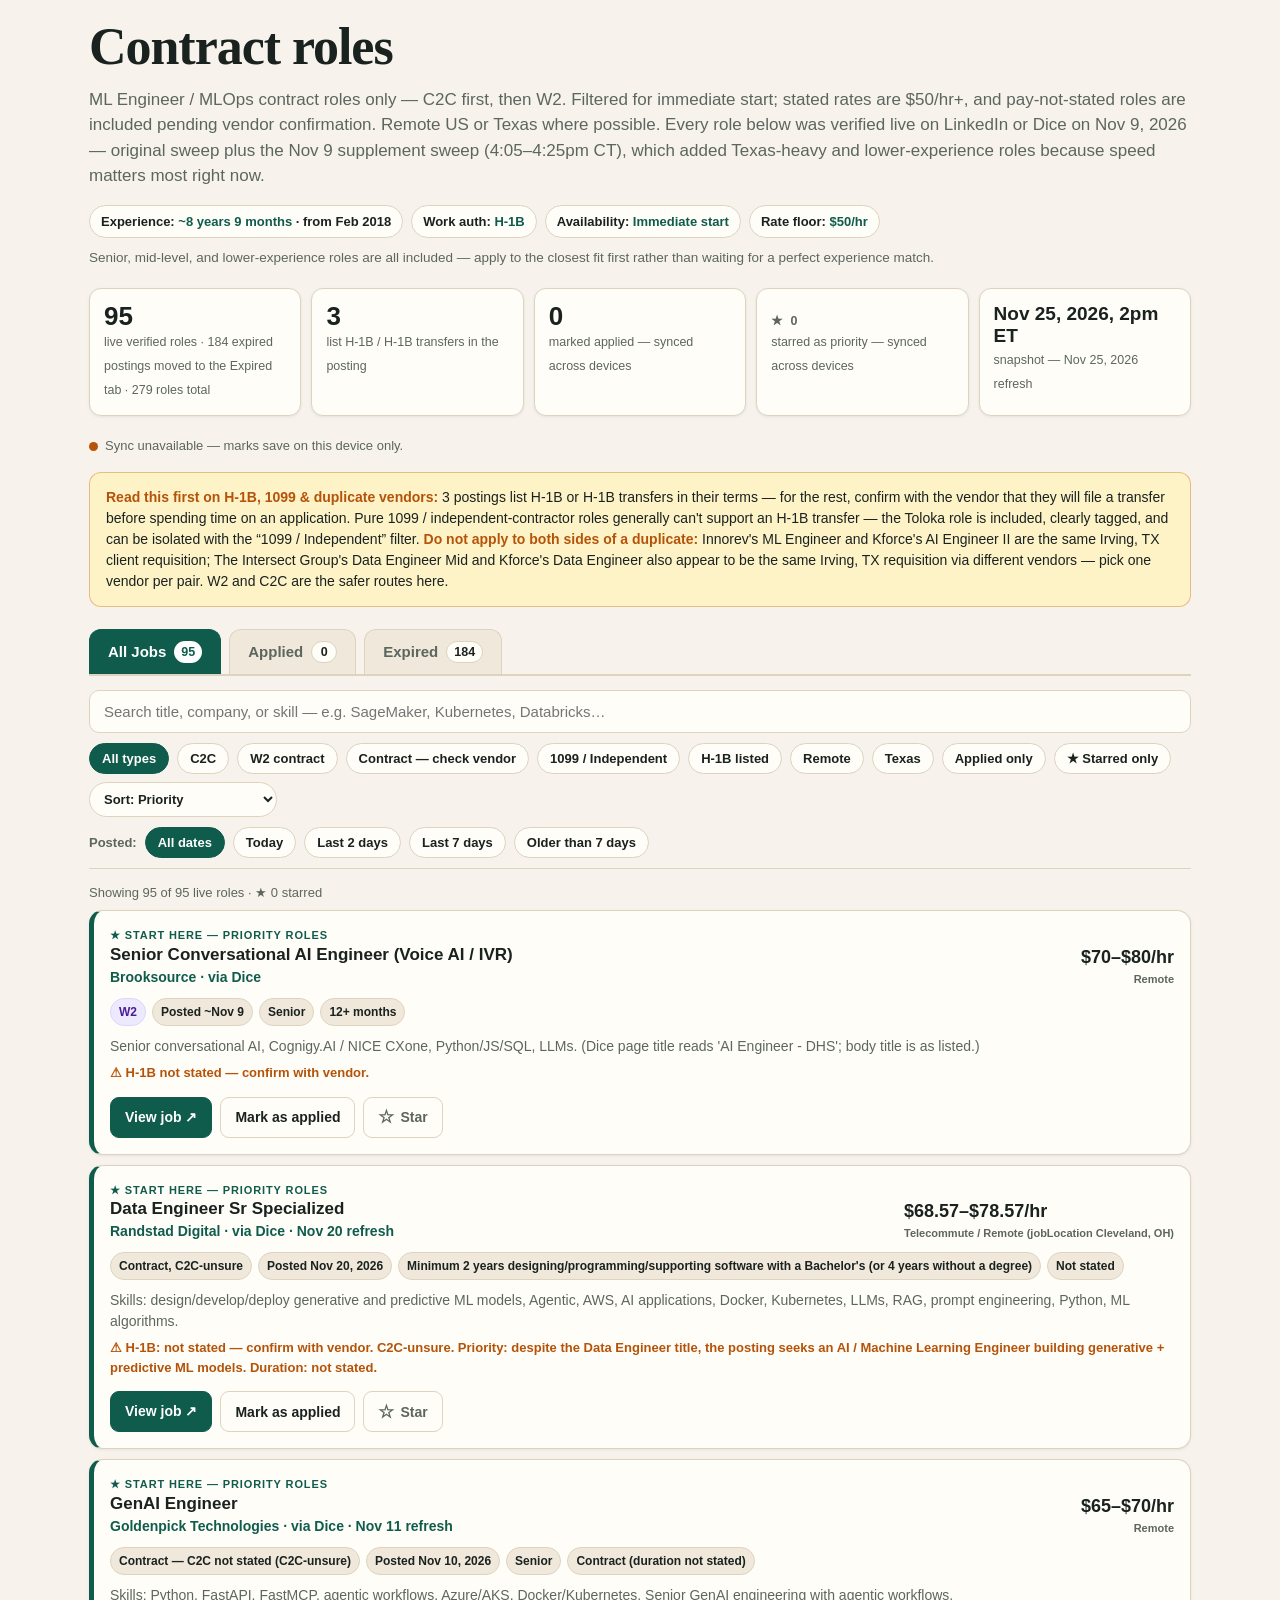
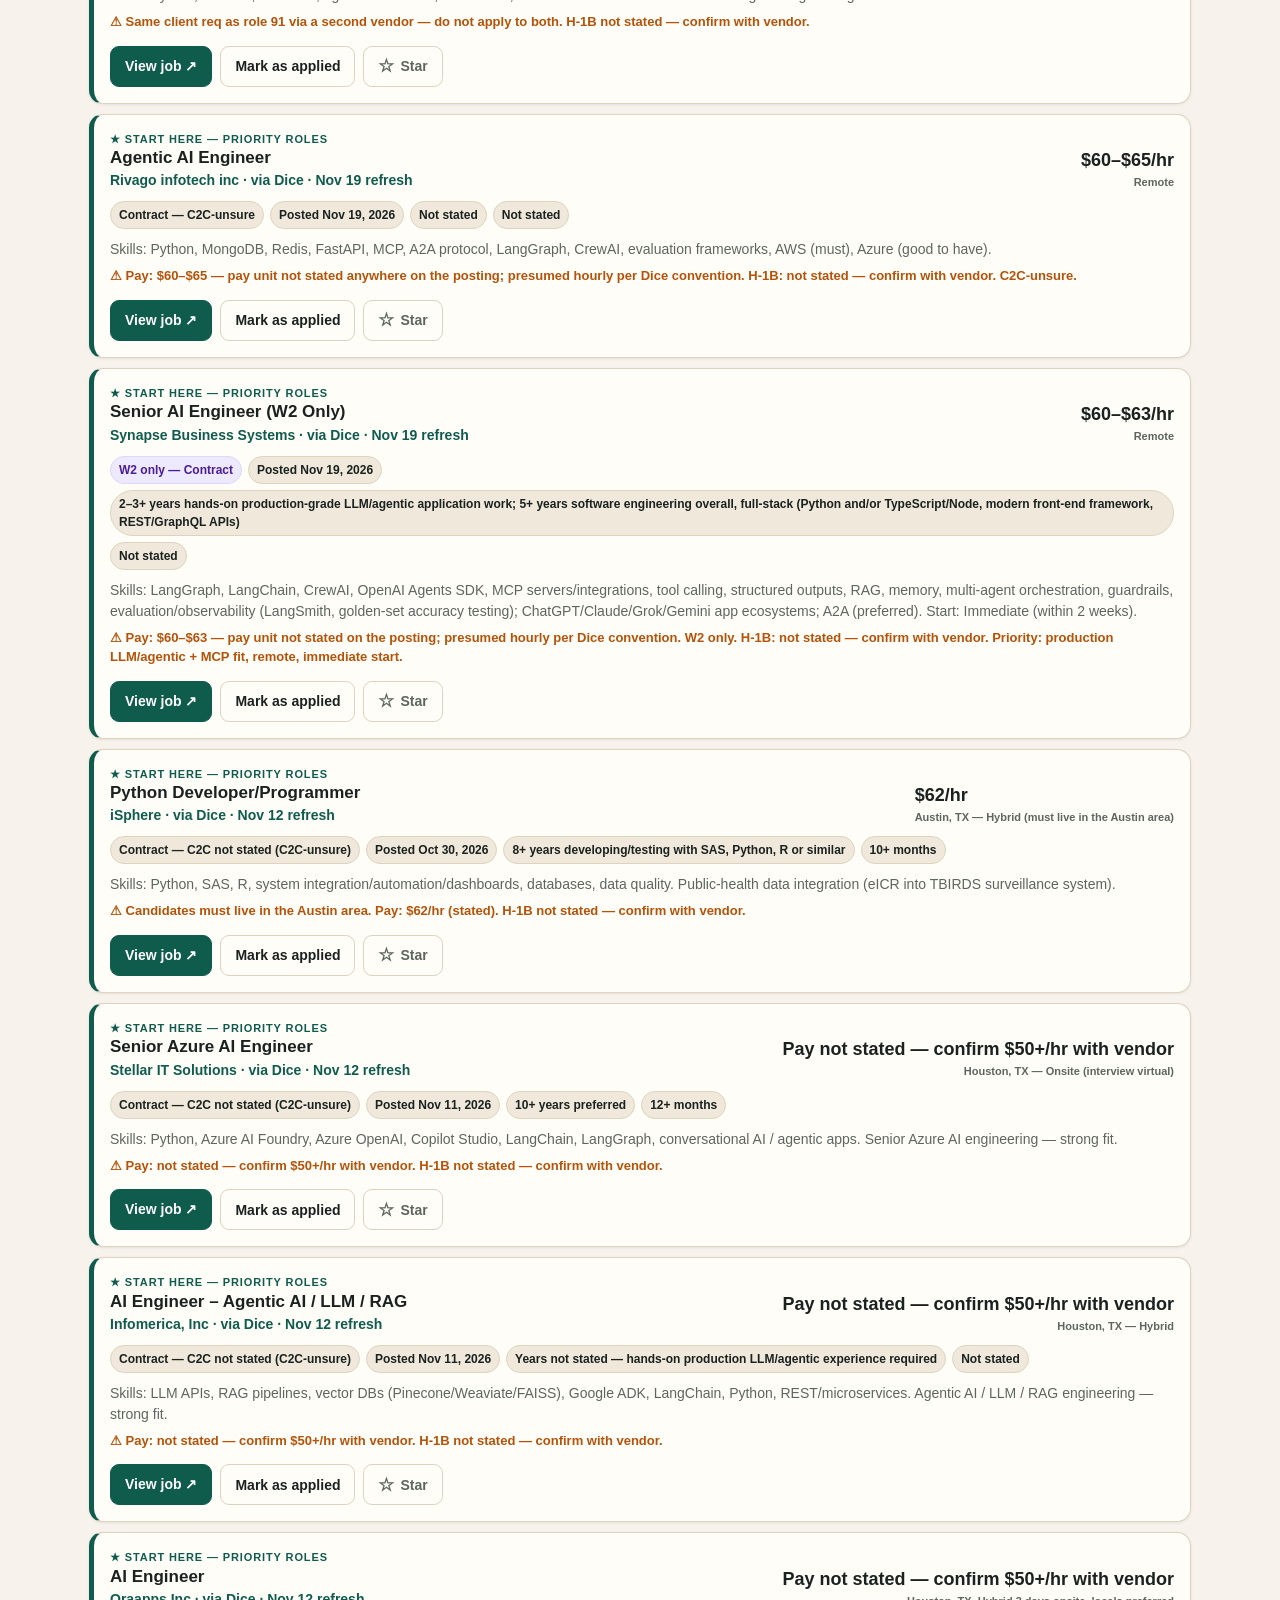
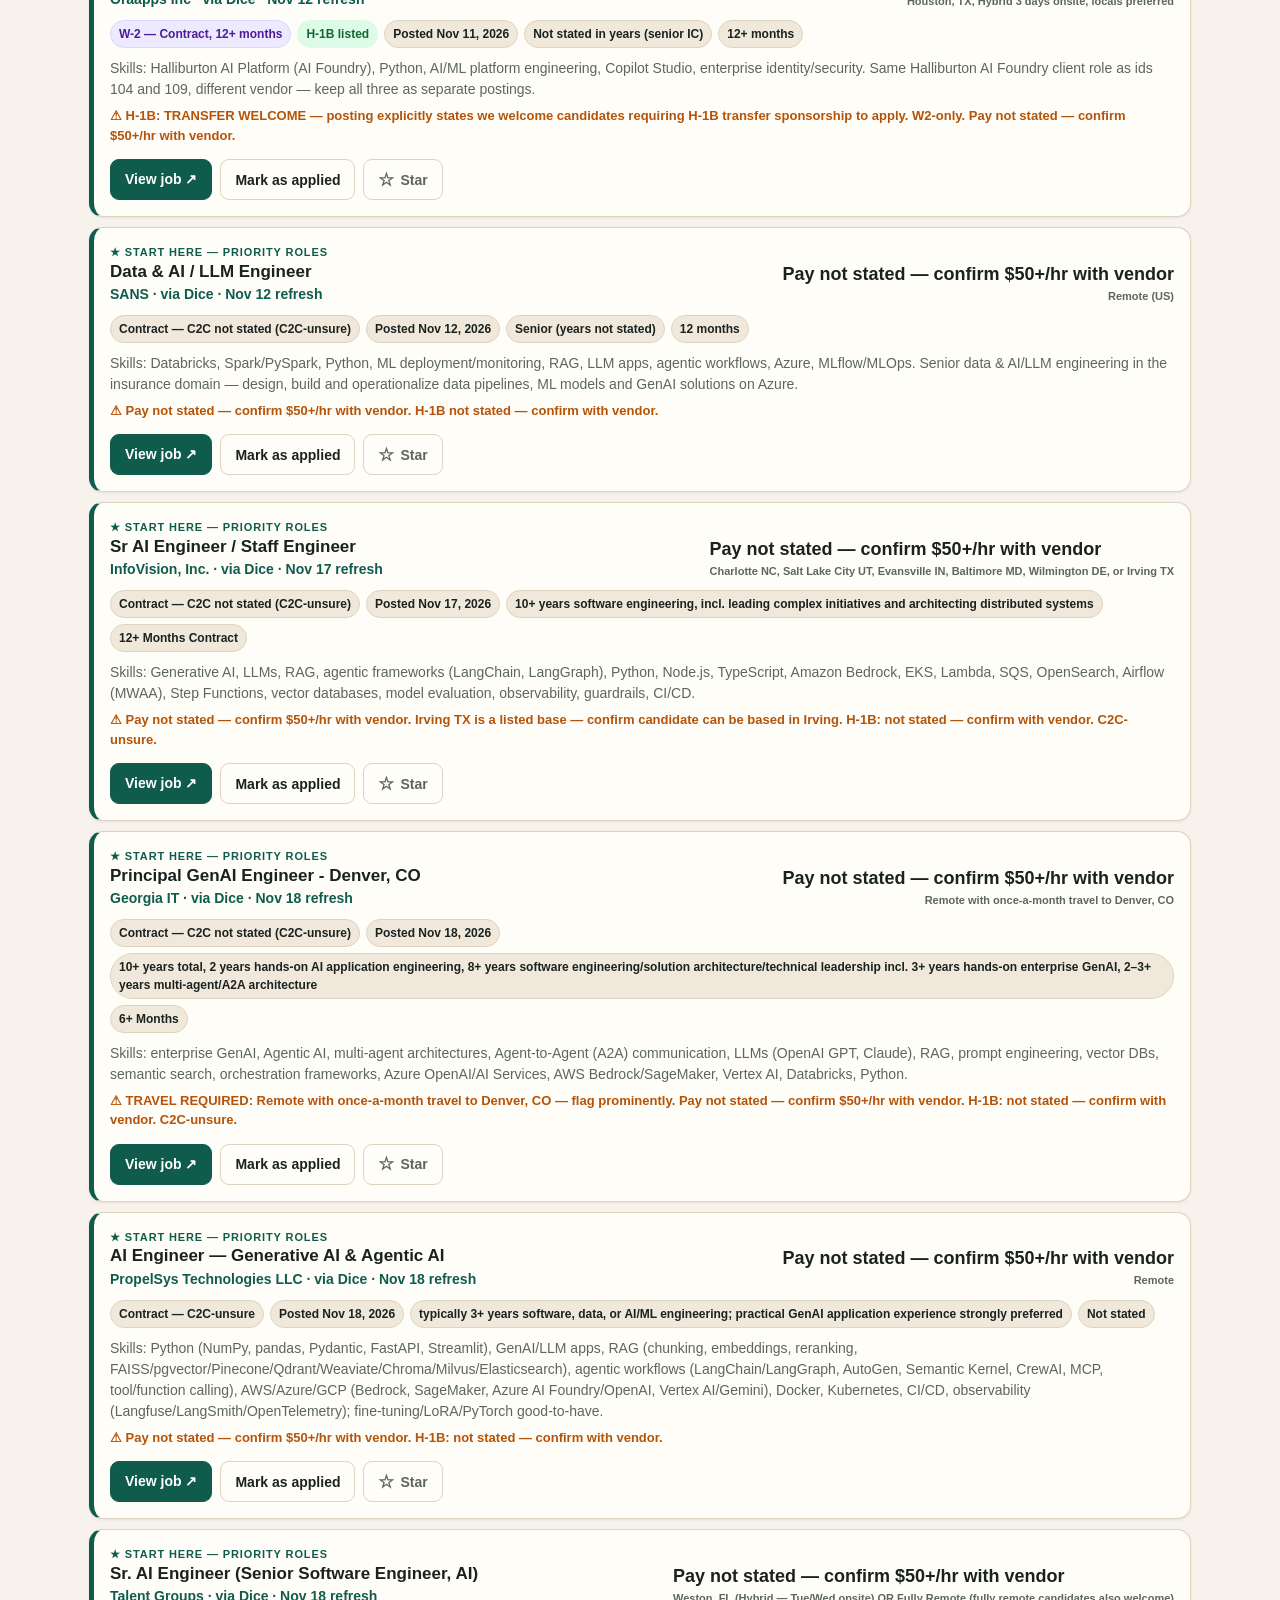
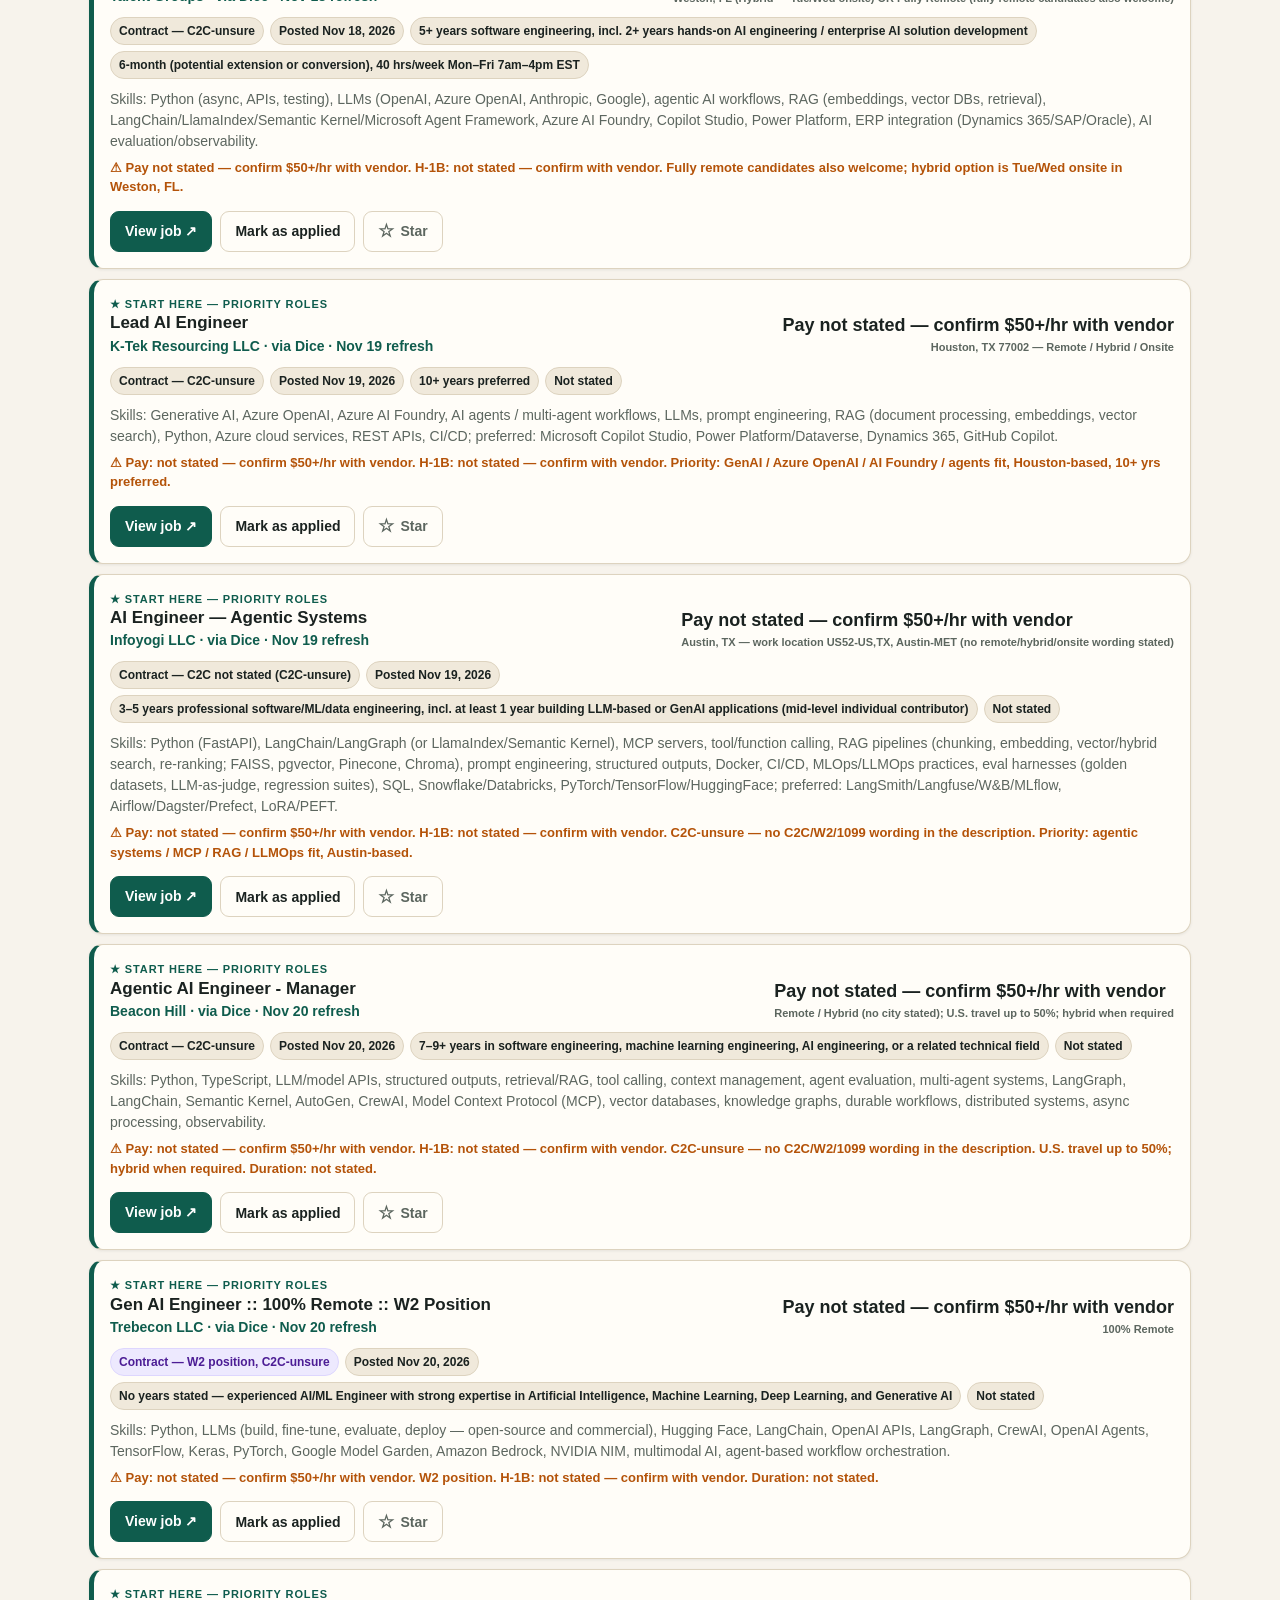
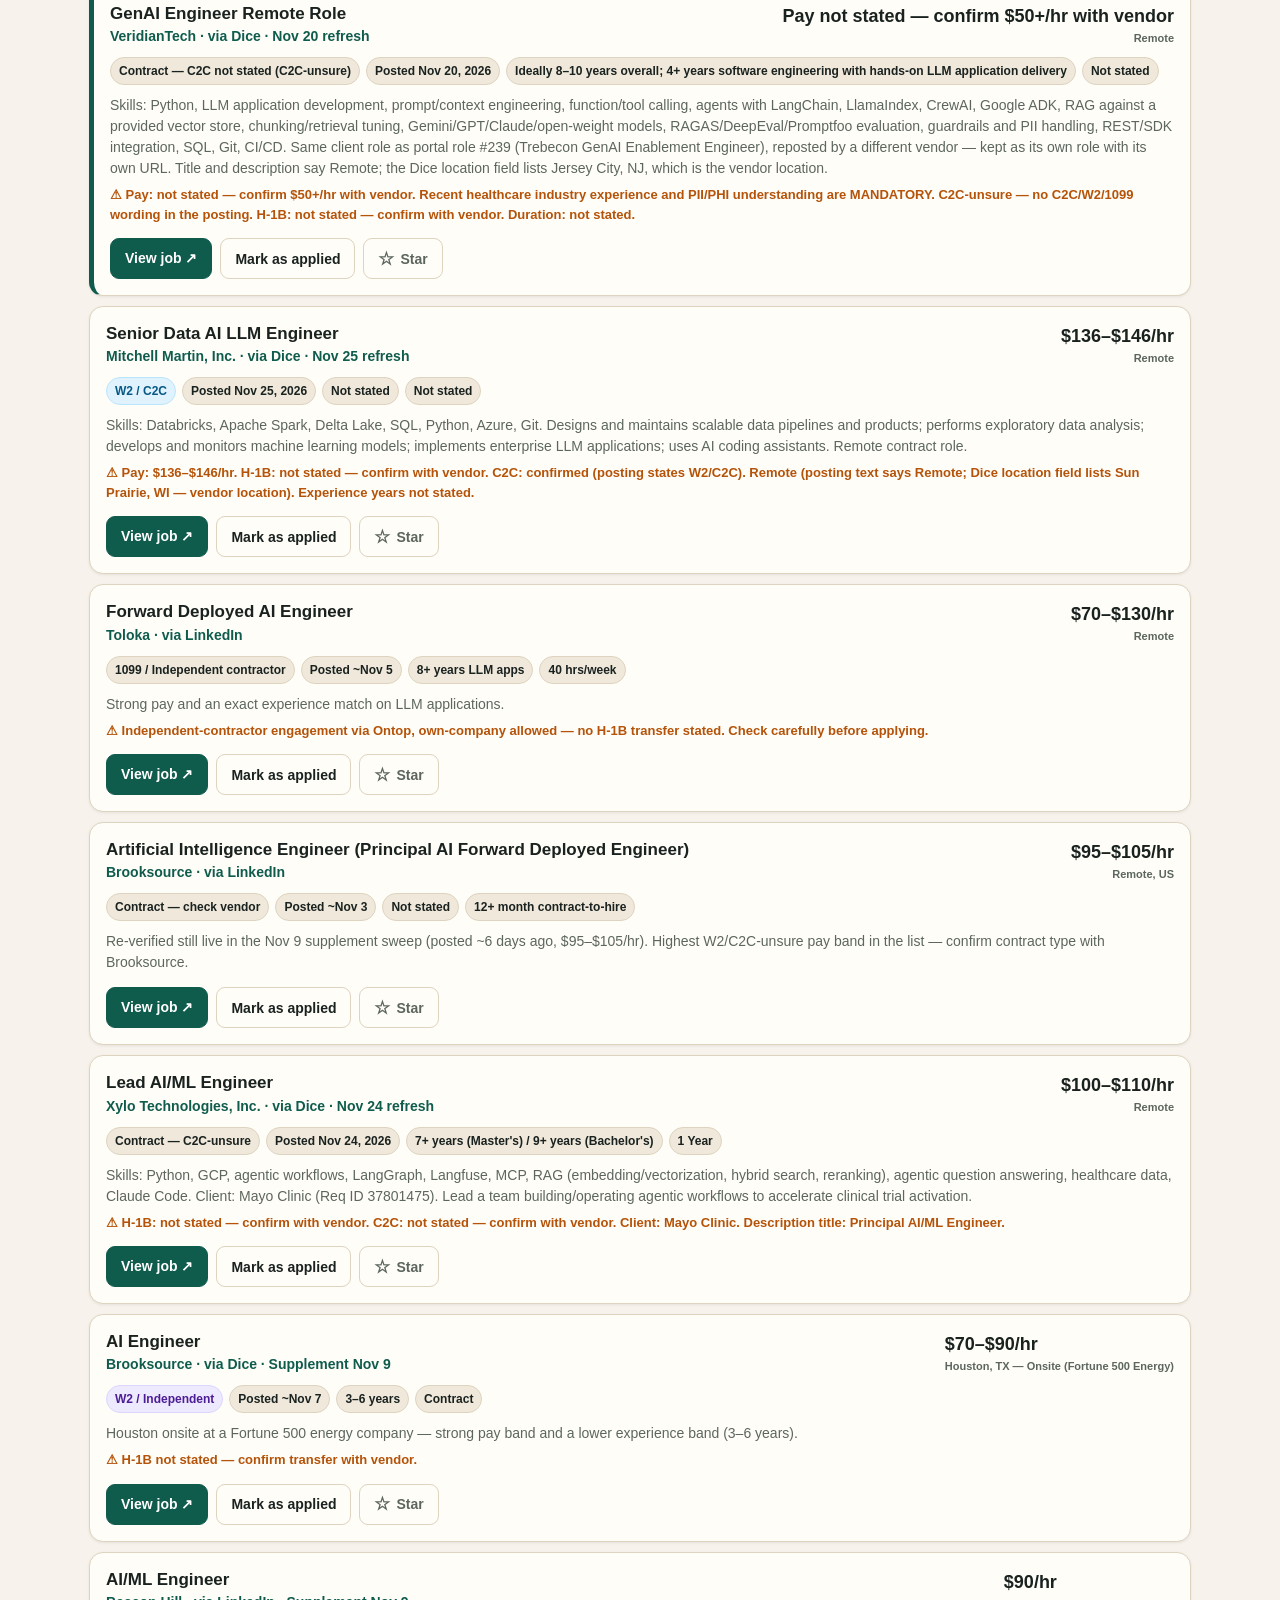
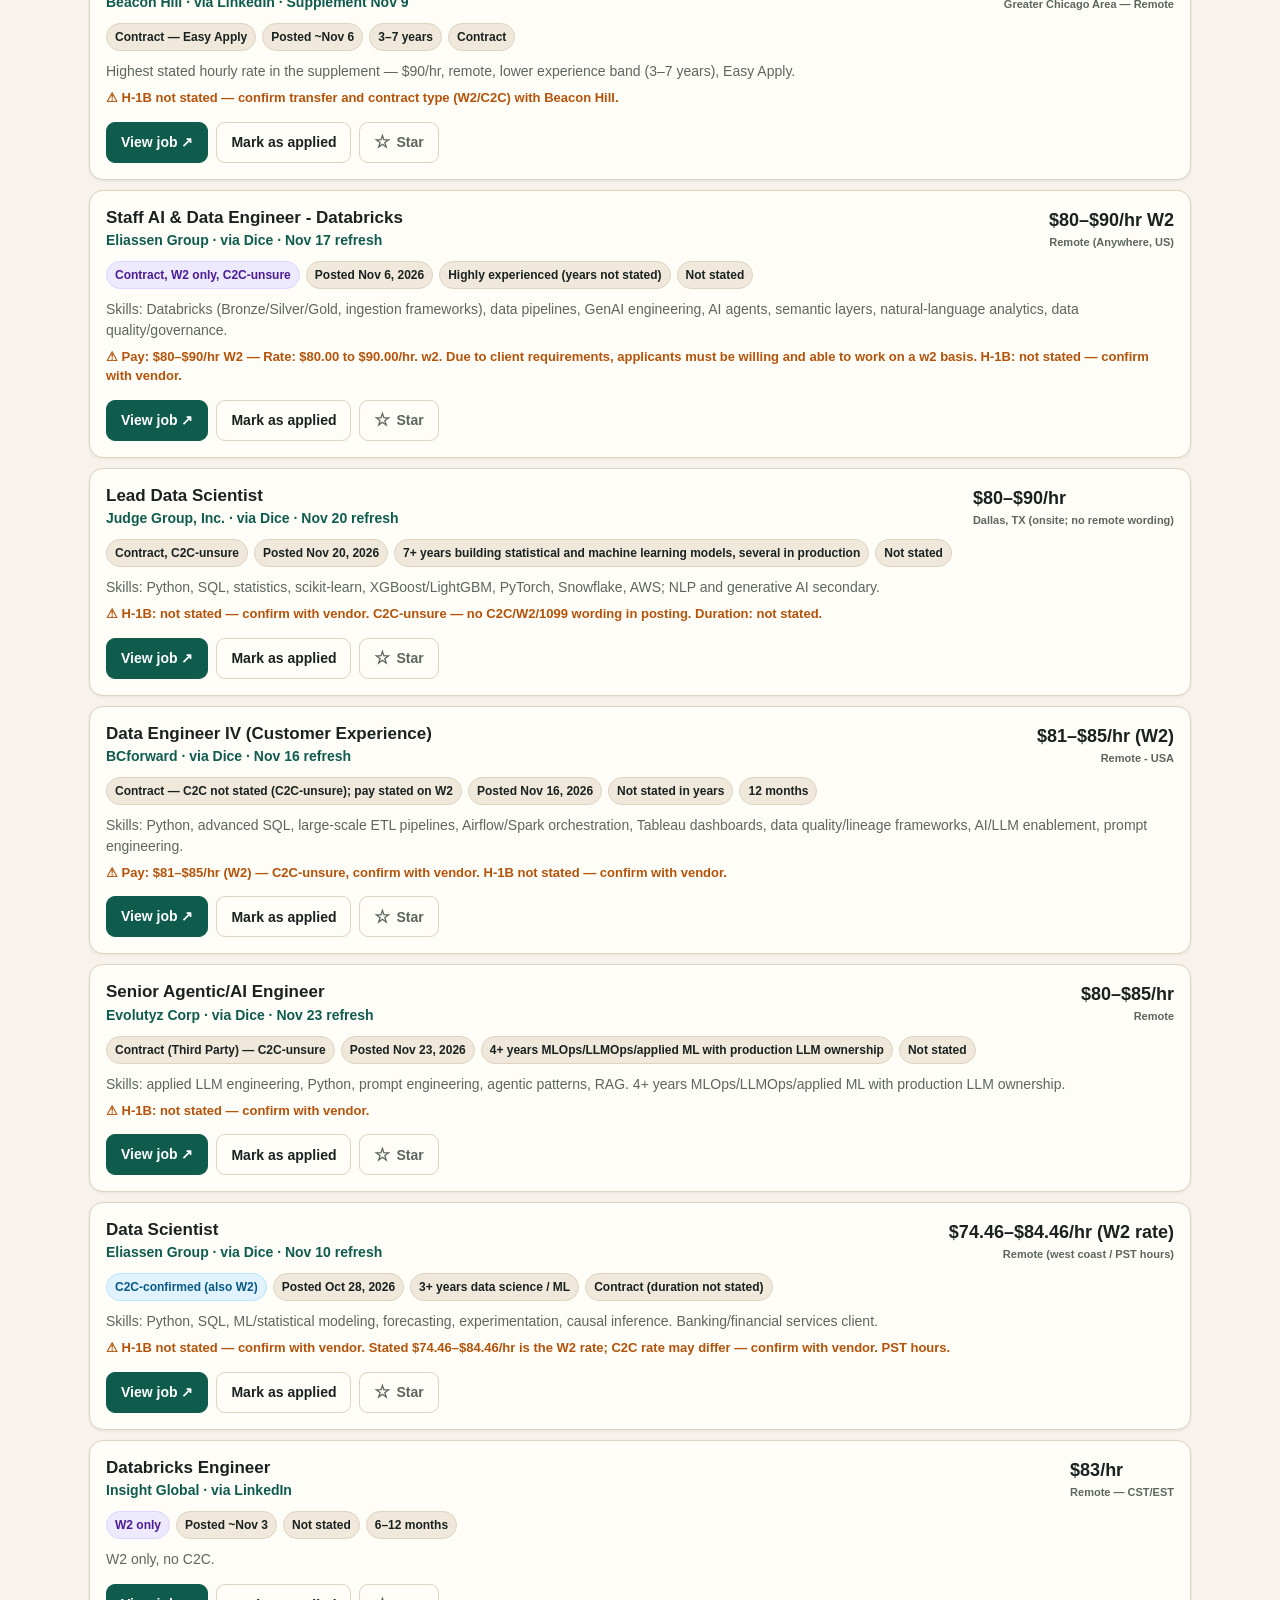
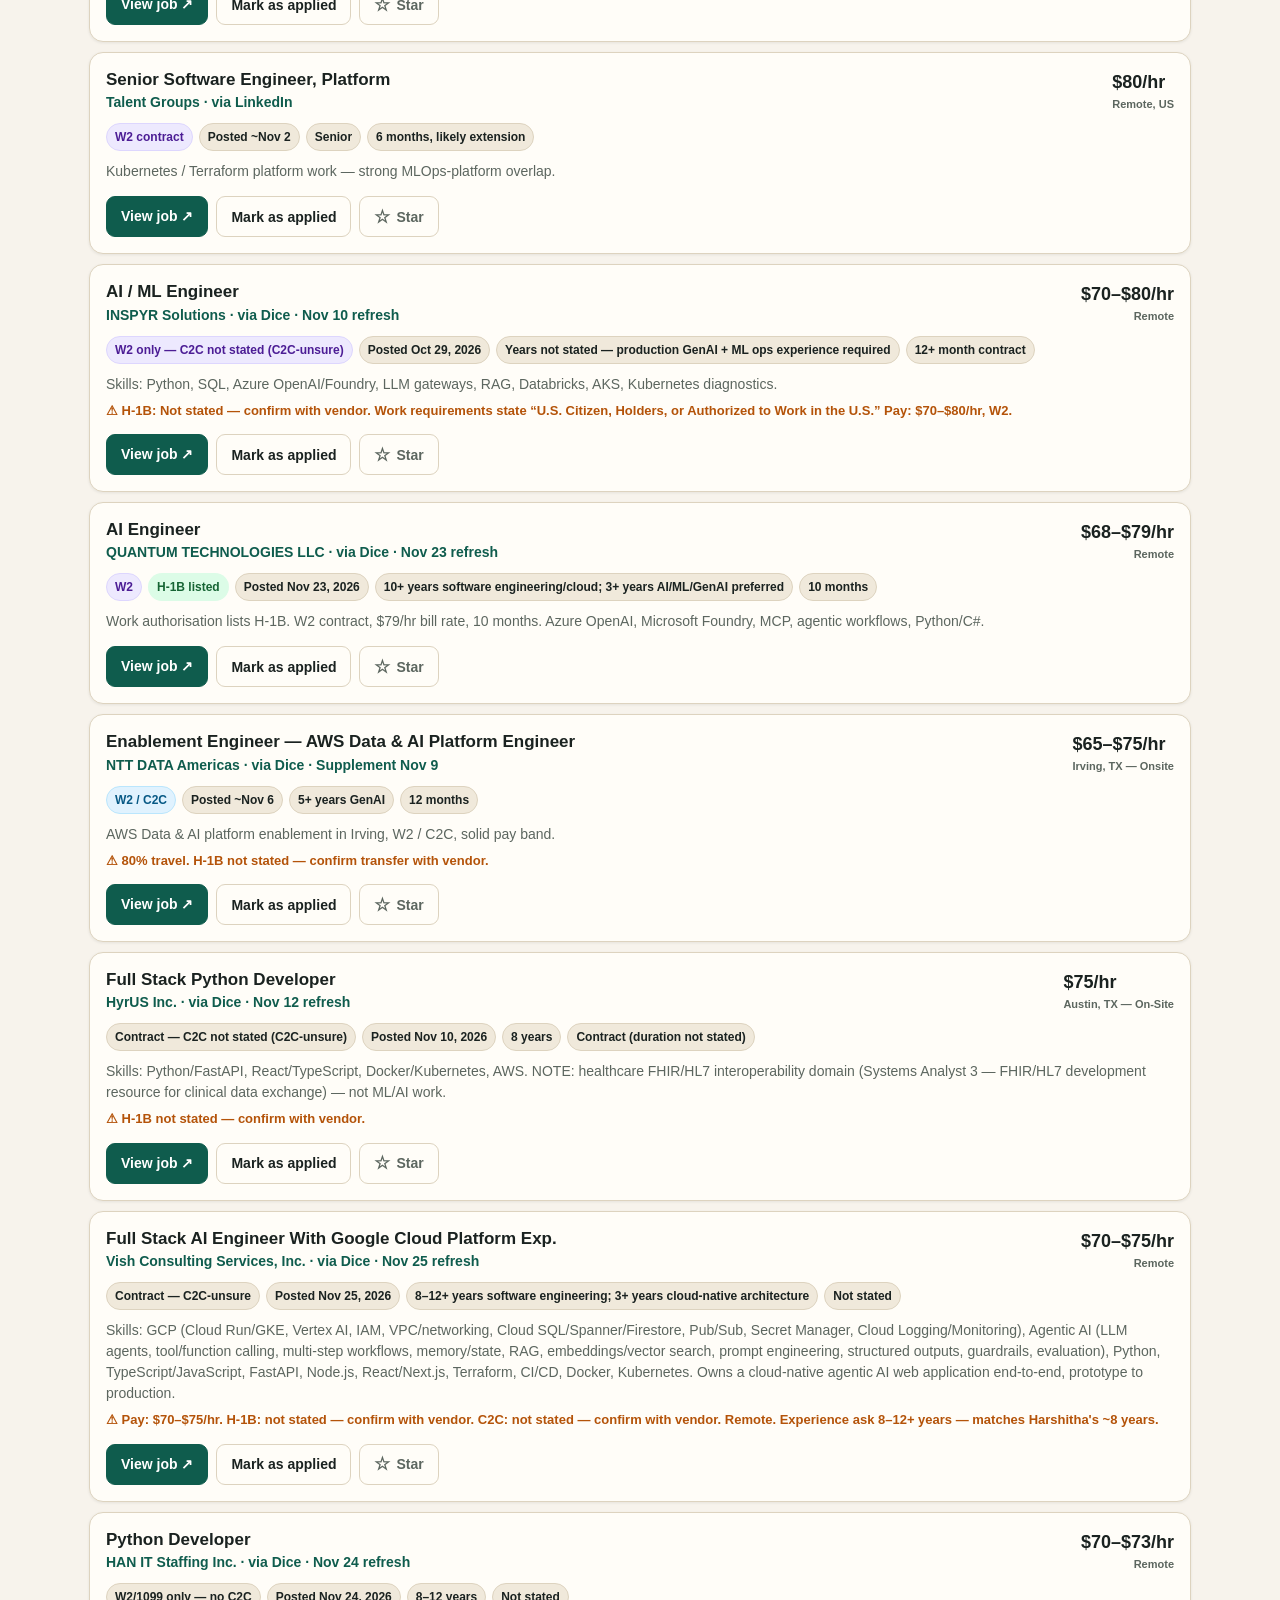
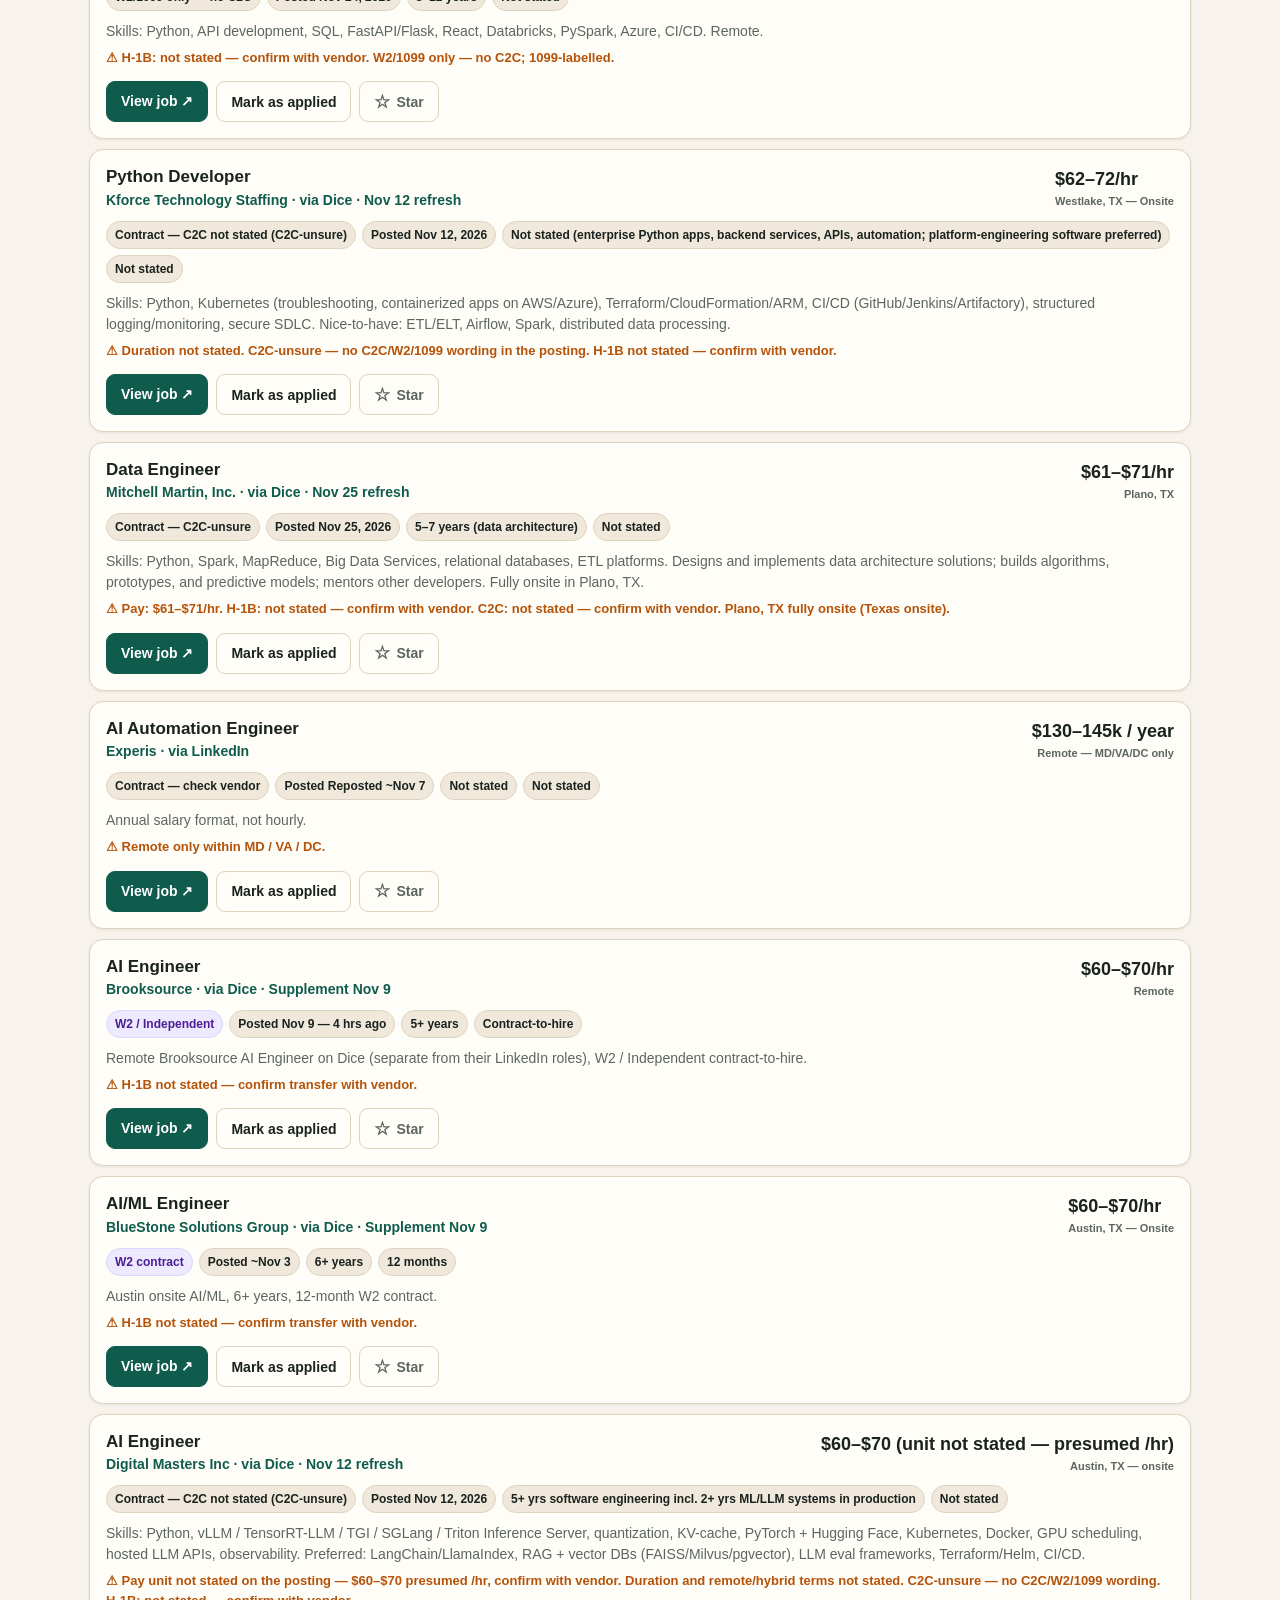
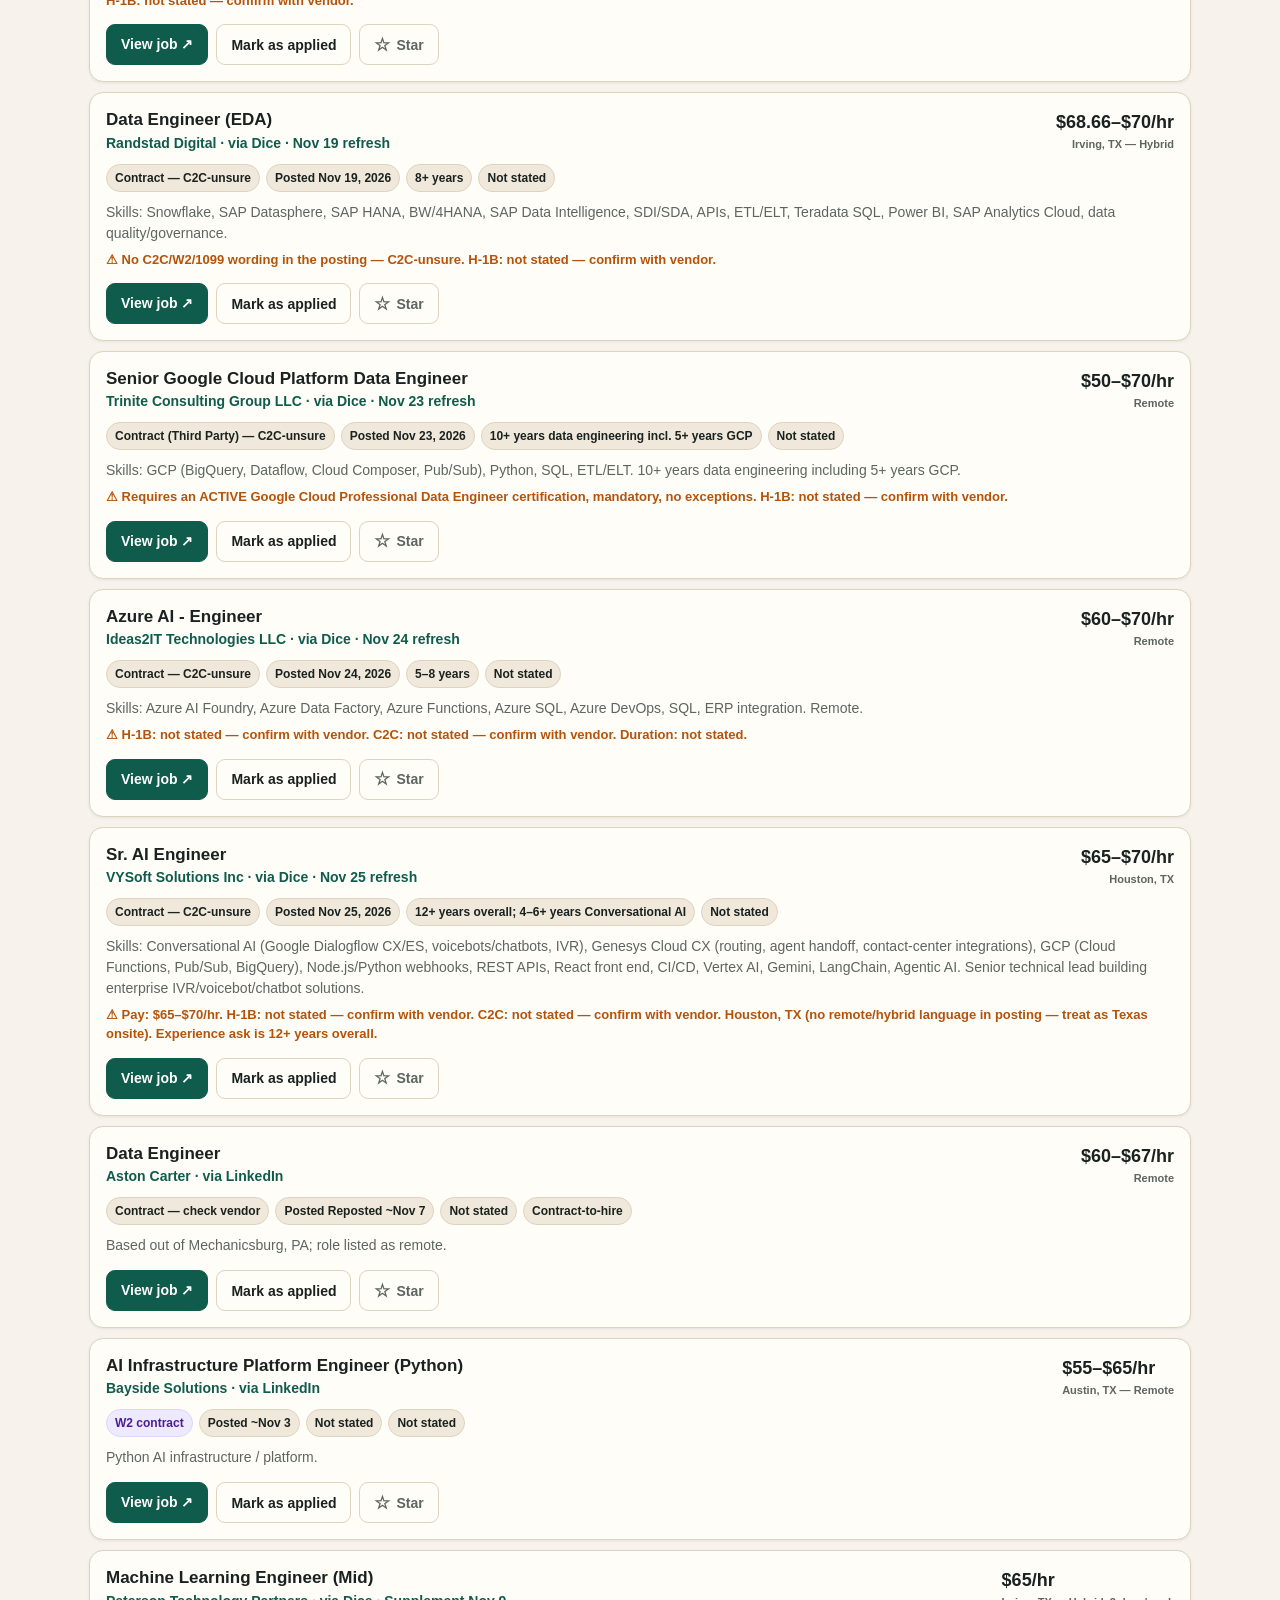
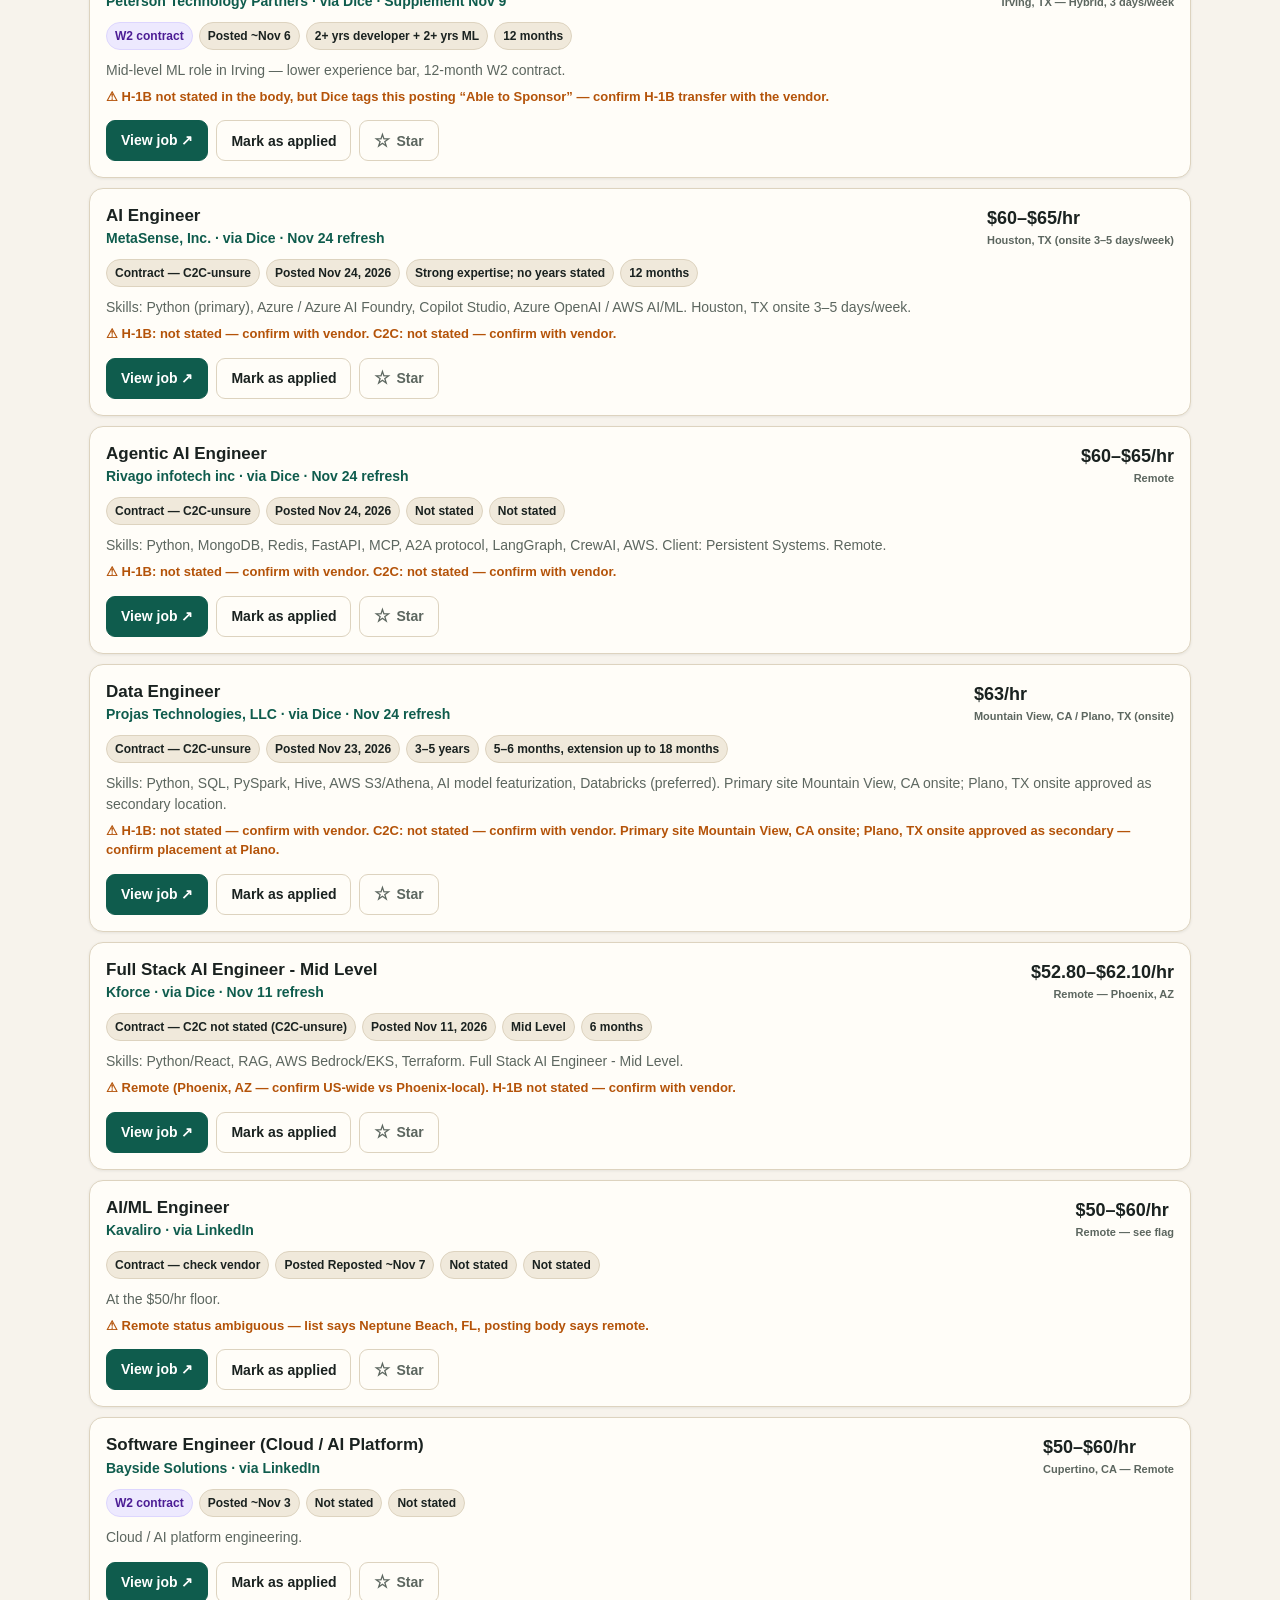
==== commit 3cee0616: "Refresh Nov 25, 2026 2pm ET: rebuild index.html (95 live)" ====
--- a/tmp/index.html
+++ b/tmp/index.html
@@ -109,11 +109,11 @@
     </div>
     <p style="font-size:13.5px;color:var(--muted);margin:10px 0 0">Senior, mid-level, and lower-experience roles are all included — apply to the closest fit first rather than waiting for a perfect experience match.</p>
     <div class="stats">
-      <div class="stat"><b id="statTotal">95</b><span>live verified roles · 183 expired postings moved to the Expired tab · 278 roles total</span></div>
+      <div class="stat"><b id="statTotal">95</b><span>live verified roles · 184 expired postings moved to the Expired tab · 279 roles total</span></div>
       <div class="stat"><b>3</b><span>list H-1B / H-1B transfers in the posting</span></div>
       <div class="stat"><b id="statApplied">0</b><span>marked applied — synced across devices</span></div>
       <div class="stat stat-star"><b><span aria-hidden="true">★</span> <span id="statStarred">0</span></b><span>starred as priority — synced across devices</span></div>
-      <div class="stat stat-date"><b>Nov 25, 2026, 12pm ET</b><span>snapshot — Nov 25, 2026 refresh</span></div>
+      <div class="stat stat-date"><b>Nov 25, 2026, 2pm ET</b><span>snapshot — Nov 25, 2026 refresh</span></div>
     </div>
     <p class="sync-status" id="syncStatus" role="status"><span class="sync-dot" aria-hidden="true"></span><span id="syncStatusText">Sync: connecting…</span></p>
     <div class="notice"><strong>Read this first on H-1B, 1099 &amp; duplicate vendors:</strong> 3 postings list H-1B or H-1B transfers in their terms — for the rest, confirm with the vendor that they will file a transfer before spending time on an application. Pure 1099 / independent-contractor roles generally can't support an H-1B transfer — the Toloka role is included, clearly tagged, and can be isolated with the “1099 / Independent” filter. <strong>Do not apply to both sides of a duplicate:</strong> Innorev's ML Engineer and Kforce's AI Engineer II are the same Irving, TX client requisition; The Intersect Group's Data Engineer Mid and Kforce's Data Engineer also appear to be the same Irving, TX requisition via different vendors — pick one vendor per pair. W2 and C2C are the safer routes here.</div>
@@ -122,7 +122,7 @@
   <nav class="view-tabs" aria-label="Job views">
     <button class="view-tab" id="tabAll" data-view="all" role="tab" aria-selected="true">All Jobs <span class="tab-count" id="tabAllCount">95</span></button>
     <button class="view-tab" id="tabApplied" data-view="applied" role="tab" aria-selected="false">Applied <span class="tab-count" id="tabAppliedCount">0</span></button>
-    <button class="view-tab" id="tabExpired" data-view="expired" role="tab" aria-selected="false">Expired <span class="tab-count" id="tabExpiredCount">183</span></button>
+    <button class="view-tab" id="tabExpired" data-view="expired" role="tab" aria-selected="false">Expired <span class="tab-count" id="tabExpiredCount">184</span></button>
   </nav>
 
   <div class="controls">
@@ -166,7 +166,7 @@
 </div>
 
 <script>
-window.PORTAL_DATA = {"snapshot": "Nov 25, 2026, 12pm ET", "totals": {"live":95,"expired":183,"total":278}, "jobs": [
+window.PORTAL_DATA = {"snapshot": "Nov 25, 2026, 2pm ET", "totals": {"live":95,"expired":184,"total":279}, "jobs": [
 {"id":1,"priority":1,"title":"AI Engineer","company":"QUANTUM TECHNOLOGIES LLC","loc":"Remote","pay":"$80–$90/hr","payNum":90,"type":"c2c","typeLabel":"C2C","h1b":true,"posted":"~Oct 29","postedISO":"2026-10-29","exp":"5+ years","dur":"6–15 months","url":"https://www.dice.com/job-detail/552bbc43-dff8-45bf-8ea2-988f9c6149a3","src":"Dice","desc":"Work authorisation lists H-1B. Highest-paying H-1B-listed C2C role in the sweep."},
 {"id":2,"priority":1,"title":"AWS AI/ML Engineer","company":"MACHINE LEARNING TECHNOLOGIES LLC","loc":"Austin, TX — Onsite","pay":"$78/hr","payNum":78,"type":"c2c","typeLabel":"C2C","h1b":true,"posted":"~Nov 8","postedISO":"2026-11-08","exp":"4+ years","dur":"8 months + extension","url":"https://www.linkedin.com/jobs/view/4487932561/","src":"LinkedIn","desc":"Closest skill match: SageMaker, Bedrock, EKS, Terraform, MLflow. Work auth lists H-1B."},
 {"id":3,"priority":1,"title":"AI Engineer — second posting","company":"QUANTUM TECHNOLOGIES LLC","loc":"Remote","pay":"$60–$65/hr","payNum":65,"type":"c2c","typeLabel":"C2C","h1b":true,"posted":"~Nov 7","postedISO":"2026-11-07","exp":"See flag","dur":"10 months","url":"https://www.dice.com/job-detail/580f6f56-983e-4904-b621-9505b9cf9ee1","src":"Dice","desc":"Work authorisation lists H-1B.","flag":"Asks 10+ years total — above the ~8 years 9 months target, worth a vendor check given the H-1B listing."},
@@ -444,8 +444,9 @@
 {"company":"New York Technology Partners","desc":"Skills: Python, SQL, Spark, PySpark, Unix/Linux, GCP (BigQuery, Composer/Airflow, GCS, Dataproc, Dataflow), Kafka, Oracle Exadata, GitHub, GitHub Actions, Harness, CI/CD, OpenShift Container Platform, event-driven architecture, data governance and data quality. Designs and supports scalable batch and real-time data pipelines; experience leveraging AI build tools and Agentic AI solutions.","dur":"Not stated","exp":"10 years IT; 5+ years Data Engineering; 2+ years GCP","flag":"Pay: not stated — confirm $50+/hr with vendor. H-1B: not stated — confirm with vendor. C2C: not stated — confirm with vendor. Dallas, TX hybrid (3 days office). Experience ask is 10 years IT.","h1b":false,"id":275,"loc":"Dallas, TX","pay":"Pay not stated","payNum":0,"posted":"Nov 25, 2026","postedISO":"2026-11-25","src":"Dice · Nov 25 refresh","title":"Lead Data Google Cloud Platform Engineer","type":"unsure","typeLabel":"Contract — C2C-unsure","url":"https://www.dice.com/job-detail/cc0b038a-6f20-4bc0-abbb-83ab1db8c9ff"},
 {"company":"Mitchell Martin, Inc.","desc":"Skills: Python, Spark, MapReduce, Big Data Services, relational databases, ETL platforms. Designs and implements data architecture solutions; builds algorithms, prototypes, and predictive models; mentors other developers. Fully onsite in Plano, TX.","dur":"Not stated","exp":"5–7 years (data architecture)","flag":"Pay: $61–$71/hr. H-1B: not stated — confirm with vendor. C2C: not stated — confirm with vendor. Plano, TX fully onsite (Texas onsite).","h1b":false,"id":276,"loc":"Plano, TX","pay":"$61–$71/hr","payNum":71,"posted":"Nov 25, 2026","postedISO":"2026-11-25","src":"Dice · Nov 25 refresh","title":"Data Engineer","type":"unsure","typeLabel":"Contract — C2C-unsure","url":"https://www.dice.com/job-detail/e5c5850d-1e7e-4c4c-916f-8e15665f56ec"},
 {"company":"HAN IT Staffing Inc.","desc":"Skills: Informatica Data Quality (IDQ), SQL, data validation and reconciliation. Data-quality-focused role: finalizes, validates, and deploys ~12 existing DQ workflows/reports; runs a structured monthly Data Quality review process; incident management and root-cause analysis. Remote.","dur":"Not stated","exp":"Not stated","flag":"Pay: not stated — confirm $50+/hr with vendor. H-1B: not stated — confirm with vendor. C2C: not stated — confirm with vendor. Remote. Data-quality / Informatica IDQ specialization — not ML/AI work; experience years not stated.","h1b":false,"id":277,"loc":"Remote","pay":"Pay not stated","payNum":0,"posted":"Nov 25, 2026","postedISO":"2026-11-25","src":"Dice · Nov 25 refresh","title":"Data Engineer","type":"unsure","typeLabel":"Contract — C2C-unsure","url":"https://www.dice.com/job-detail/67ac2be9-2e45-4453-ac74-beac94ad7482"},
-{"company":"Vish Consulting Services, Inc.","desc":"Skills: GCP (Cloud Run/GKE, Vertex AI, IAM, VPC/networking, Cloud SQL/Spanner/Firestore, Pub/Sub, Secret Manager, Cloud Logging/Monitoring), Agentic AI (LLM agents, tool/function calling, multi-step workflows, memory/state, RAG, embeddings/vector search, prompt engineering, structured outputs, guardrails, evaluation), Python, TypeScript/JavaScript, FastAPI, Node.js, React/Next.js, Terraform, CI/CD, Docker, Kubernetes. Owns a cloud-native agentic AI web application end-to-end, prototype to production.","dur":"Not stated","exp":"8–12+ years software engineering; 3+ years cloud-native architecture","flag":"Pay: $70–$75/hr. H-1B: not stated — confirm with vendor. C2C: not stated — confirm with vendor. Remote. Experience ask 8–12+ years — matches Harshitha's ~8 years.","h1b":false,"id":278,"loc":"Remote","pay":"$70–$75/hr","payNum":75,"posted":"Nov 25, 2026","postedISO":"2026-11-25","src":"Dice · Nov 25 refresh","title":"Full Stack AI Engineer With Google Cloud Platform Exp.","type":"unsure","typeLabel":"Contract — C2C-unsure","url":"https://www.dice.com/job-detail/b3c386f0-90fc-45ee-a856-38843b531e4c"}
-], "expired": {"1":"Nov 12, 2026, 7:08am CT","2":"Nov 18, 2026, 1:00pm CT","3":"Nov 10, 2026, 2:08pm CT","4":"Nov 17, 2026, 1:13pm CT","6":"Nov 18, 2026, 11:05am CT","7":"Nov 10, 2026, 2:08pm CT","8":"Nov 10, 2026, 2:08pm CT","9":"Nov 16, 2026, 9:00am CT","14":"Nov 16, 2026, 11:10am CT","15":"Nov 20, 2026, 5:02pm CT","17":"Nov 11, 2026, 3:02pm CT","19":"Nov 11, 2026, 3:03pm CT","20":"Nov 10, 2026, 2:08pm CT","21":"Nov 19, 2026, 11:01am CT","22":"Nov 11, 2026, 3:04pm CT","23":"Nov 16, 2026, 11:02am CT","27":"Nov 11, 2026, 11:05am CT","28":"Nov 11, 2026, 1:05pm CT","30":"Nov 13, 2026, 11:01am CT","31":"Nov 13, 2026, 9:03am CT","33":"Nov 10, 2026, 2:08pm CT","34":"Nov 11, 2026, 5:06pm CT","36":"Nov 10, 2026, 2:08pm CT","37":"Nov 10, 2026, 2:08pm CT","38":"Nov 10, 2026, 2:08pm CT","40":"Nov 10, 2026, 2:08pm CT","43":"Nov 18, 2026, 9:09am CT","44":"Nov 23, 2026, 9:06am CT","45":"Nov 16, 2026, 11:03am CT","49":"Nov 11, 2026, 3:08pm CT","50":"Nov 19, 2026, 11:03am CT","52":"Nov 18, 2026, 7:08am CT","53":"Nov 19, 2026, 11:17am CT","55":"Nov 10, 2026, 2:08pm CT","56":"Nov 10, 2026, 2:08pm CT","58":"Nov 19, 2026, 11:03am CT","59":"Nov 10, 2026, 2:08pm CT","60":"Nov 12, 2026, 11:11am CT","61":"Nov 10, 2026, 2:08pm CT","62":"Nov 10, 2026, 2:08pm CT","63":"Nov 10, 2026, 2:08pm CT","64":"Nov 10, 2026, 2:08pm CT","65":"Nov 10, 2026, 2:08pm CT","67":"Nov 13, 2026, 1:02pm CT","68":"Nov 10, 2026, 2:08pm CT","69":"Nov 10, 2026, 2:08pm CT","70":"Nov 12, 2026, 11:11am CT","72":"Nov 12, 2026, 9:09am CT","73":"Nov 11, 2026, 11:05am CT","74":"Nov 11, 2026, 11:05am CT","75":"Nov 11, 2026, 11:05am CT","76":"Nov 11, 2026, 11:05am CT","77":"Nov 11, 2026, 11:05am CT","78":"Nov 11, 2026, 11:05am CT","79":"Nov 11, 2026, 11:05am CT","81":"Nov 17, 2026, 3:08pm CT","84":"Nov 19, 2026, 5:05pm CT","85":"Nov 13, 2026, 3:03pm CT","86":"Nov 18, 2026, 9:11am CT","88":"Nov 12, 2026, 9:09am CT","89":"Nov 12, 2026, 1:09pm CT","91":"Nov 13, 2026, 1:03pm CT","92":"Nov 12, 2026, 5:12pm CT","95":"Nov 12, 2026, 11:11am CT","98":"Nov 13, 2026, 11:04am CT","99":"Nov 13, 2026, 11:04am CT","100":"Nov 13, 2026, 11:04am CT","101":"Nov 13, 2026, 9:05am CT","102":"Nov 17, 2026, 7:10am CT","103":"Nov 23, 2026, 3:04pm CT","104":"Nov 18, 2026, 5:12pm CT","105":"Nov 23, 2026, 3:04pm CT","107":"Nov 13, 2026, 11:04am CT","108":"Nov 16, 2026, 11:07am CT","110":"Nov 16, 2026, 11:07am CT","112":"Nov 12, 2026, 11:11am CT","113":"Nov 16, 2026, 3:08pm CT","114":"Nov 13, 2026, 9:06am CT","115":"Nov 16, 2026, 1:08pm CT","117":"Nov 19, 2026, 5:06pm CT","118":"Nov 12, 2026, 3:09pm CT","120":"Nov 20, 2026, 1:07pm CT","123":"Nov 17, 2026, 11:08am CT","124":"Nov 16, 2026, 1:08pm CT","125":"Nov 13, 2026, 5:06pm CT","126":"Nov 18, 2026, 9:13am CT","129":"Nov 17, 2026, 5:11pm CT","131":"Nov 23, 2026, 3:04pm CT","132":"Nov 16, 2026, 11:08am CT","134":"Nov 16, 2026, 9:08am CT","135":"Nov 20, 2026, 9:07am CT","136":"Nov 16, 2026, 9:08am CT","137":"Nov 16, 2026, 9:08am CT","138":"Nov 16, 2026, 11:08am CT","139":"Nov 17, 2026, 7:12am CT","140":"Nov 16, 2026, 9:08am CT","141":"Nov 18, 2026, 11:10am CT","143":"Nov 16, 2026, 11:08am CT","145":"Nov 18, 2026, 5:12pm CT","146":"Nov 20, 2026, 9:07am CT","148":"Nov 18, 2026, 1:05pm CT","149":"Nov 16, 2026, 3:10pm CT","150":"Nov 16, 2026, 11:08am CT","153":"Nov 16, 2026, 5:09pm CT","154":"Nov 18, 2026, 1:05pm CT","155":"Nov 17, 2026, 9:10am CT","158":"Nov 17, 2026, 9:10am CT","159":"Nov 17, 2026, 1:09pm CT","160":"Nov 16, 2026, 5:10pm CT","162":"Nov 19, 2026, 7:08am CT","164":"Nov 18, 2026, 5:13pm CT","166":"Nov 19, 2026, 7:08am CT","167":"Nov 18, 2026, 9:14am CT","168":"Nov 18, 2026, 9:14am CT","169":"Nov 19, 2026, 5:07pm CT","170":"Nov 18, 2026, 9:14am CT","171":"Nov 23, 2026, 11:05am CT","172":"Nov 20, 2026, 9:08am CT","173":"Nov 19, 2026, 11:05am CT","175":"Nov 18, 2026, 11:11am CT","178":"Nov 17, 2026, 1:10pm CT","179":"Nov 18, 2026, 9:15am CT","180":"Nov 17, 2026, 5:13pm CT","183":"Nov 17, 2026, 3:13pm CT","184":"Nov 18, 2026, 5:13pm CT","185":"Nov 18, 2026, 5:13pm CT","187":"Nov 19, 2026, 3:06pm CT","190":"Nov 19, 2026, 3:06pm CT","191":"Nov 18, 2026, 9:15am CT","192":"Nov 21, 2026, 9:05am CT","193":"Nov 19, 2026, 9:07am CT","194":"Nov 23, 2026, 11:06am CT","195":"Nov 18, 2026, 5:13pm CT","196":"Nov 19, 2026, 3:06pm CT","197":"Nov 18, 2026, 5:13pm CT","198":"Nov 18, 2026, 3:05pm CT","199":"Nov 23, 2026, 9:09am CT","202":"Nov 19, 2026, 7:08am CT","204":"Nov 19, 2026, 11:06am CT","206":"Nov 19, 2026, 5:07pm CT","207":"Nov 19, 2026, 9:07am CT","210":"Nov 20, 2026, 9:08am CT","211":"Nov 23, 2026, 1:06pm CT","212":"Nov 20, 2026, 9:08am CT","213":"Nov 19, 2026, 1:08pm CT","215":"Nov 19, 2026, 1:08pm CT","217":"Nov 20, 2026, 5:07pm CT","220":"Nov 19, 2026, 5:07pm CT","223":"Nov 20, 2026, 5:07pm CT","228":"Nov 23, 2026, 1:06pm CT","230":"Nov 20, 2026, 3:06pm CT","232":"Nov 20, 2026, 3:07pm CT","234":"Nov 23, 2026, 11:06am CT","248":"Nov 23, 2026, 3:06pm CT","83":"Nov 23, 2026, 5:04pm CT","128":"Nov 23, 2026, 5:05pm CT","238":"Nov 23, 2026, 5:06pm CT","239":"Nov 23, 2026, 5:06pm CT","5":"Nov 24, 2026, 7:02am CT","106":"Nov 24, 2026, 9:07am CT","233":"Nov 24, 2026, 9:09am CT","242":"Nov 24, 2026, 9:10am CT","247":"Nov 24, 2026, 9:10am CT","249":"Nov 24, 2026, 9:10am CT","201":"Nov 24, 2026, 11:06am CT","203":"Nov 24, 2026, 11:06am CT","221":"Nov 24, 2026, 11:06am CT","235":"Nov 24, 2026, 11:06am CT","176":"Nov 24, 2026, 1:06pm CT","254":"Nov 24, 2026, 1:07pm CT","57":"Nov 24, 2026, 3:03pm CT","224":"Nov 24, 2026, 3:06pm CT","260":"Nov 24, 2026, 3:07pm CT","243":"Nov 24, 2026, 5:10pm CT","144":"Nov 25, 2026, 7:09am CT","163":"Nov 25, 2026, 7:09am CT","261":"Nov 25, 2026, 9:11am CT","262":"Nov 25, 2026, 9:11am CT","119":"Expired Nov 25, 2026, 11:05am CT — posting removed","156":"Expired Nov 25, 2026, 11:06am CT — posting removed","237":"Expired Nov 25, 2026, 11:08am CT — posting removed","256":"Expired Nov 25, 2026, 11:09am CT — posting removed","264":"Expired Nov 25, 2026, 11:09am CT — posting removed"}};
+{"company":"Vish Consulting Services, Inc.","desc":"Skills: GCP (Cloud Run/GKE, Vertex AI, IAM, VPC/networking, Cloud SQL/Spanner/Firestore, Pub/Sub, Secret Manager, Cloud Logging/Monitoring), Agentic AI (LLM agents, tool/function calling, multi-step workflows, memory/state, RAG, embeddings/vector search, prompt engineering, structured outputs, guardrails, evaluation), Python, TypeScript/JavaScript, FastAPI, Node.js, React/Next.js, Terraform, CI/CD, Docker, Kubernetes. Owns a cloud-native agentic AI web application end-to-end, prototype to production.","dur":"Not stated","exp":"8–12+ years software engineering; 3+ years cloud-native architecture","flag":"Pay: $70–$75/hr. H-1B: not stated — confirm with vendor. C2C: not stated — confirm with vendor. Remote. Experience ask 8–12+ years — matches Harshitha's ~8 years.","h1b":false,"id":278,"loc":"Remote","pay":"$70–$75/hr","payNum":75,"posted":"Nov 25, 2026","postedISO":"2026-11-25","src":"Dice · Nov 25 refresh","title":"Full Stack AI Engineer With Google Cloud Platform Exp.","type":"unsure","typeLabel":"Contract — C2C-unsure","url":"https://www.dice.com/job-detail/b3c386f0-90fc-45ee-a856-38843b531e4c"},
+{"company":"Apetan Consulting","desc":"Skills: Python, machine learning, MLOps, MLflow, Kubeflow, Airflow, Docker, Kubernetes, CI/CD, AWS/Azure/GCP, data pipelines and automation. Builds, deploys, automates and maintains ML models in production; manages ML pipelines, automates model training and deployment, monitors model performance. Remote contract role.","dur":"Not stated","exp":"Not stated","flag":"Pay: not stated — confirm $50+/hr with vendor. H-1B: not stated — confirm with vendor. C2C: not stated — confirm with vendor. Remote (posting text says Remote; Dice location field lists Jackson Township, NJ — vendor location). Experience years not stated.","h1b":false,"id":279,"loc":"Remote","pay":"Pay not stated","payNum":0,"posted":"Nov 25, 2026","postedISO":"2026-11-25","src":"Dice · Nov 25 refresh","title":"MLOps Engineers / Remote","type":"unsure","typeLabel":"Contract — C2C-unsure","url":"https://www.dice.com/job-detail/4687d504-7e2e-4841-bd11-39174923419b"}
+], "expired": {"1":"Nov 12, 2026, 7:08am CT","2":"Nov 18, 2026, 1:00pm CT","3":"Nov 10, 2026, 2:08pm CT","4":"Nov 17, 2026, 1:13pm CT","6":"Nov 18, 2026, 11:05am CT","7":"Nov 10, 2026, 2:08pm CT","8":"Nov 10, 2026, 2:08pm CT","9":"Nov 16, 2026, 9:00am CT","14":"Nov 16, 2026, 11:10am CT","15":"Nov 20, 2026, 5:02pm CT","17":"Nov 11, 2026, 3:02pm CT","19":"Nov 11, 2026, 3:03pm CT","20":"Nov 10, 2026, 2:08pm CT","21":"Nov 19, 2026, 11:01am CT","22":"Nov 11, 2026, 3:04pm CT","23":"Nov 16, 2026, 11:02am CT","27":"Nov 11, 2026, 11:05am CT","28":"Nov 11, 2026, 1:05pm CT","30":"Nov 13, 2026, 11:01am CT","31":"Nov 13, 2026, 9:03am CT","33":"Nov 10, 2026, 2:08pm CT","34":"Nov 11, 2026, 5:06pm CT","36":"Nov 10, 2026, 2:08pm CT","37":"Nov 10, 2026, 2:08pm CT","38":"Nov 10, 2026, 2:08pm CT","40":"Nov 10, 2026, 2:08pm CT","43":"Nov 18, 2026, 9:09am CT","44":"Nov 23, 2026, 9:06am CT","45":"Nov 16, 2026, 11:03am CT","49":"Nov 11, 2026, 3:08pm CT","50":"Nov 19, 2026, 11:03am CT","52":"Nov 18, 2026, 7:08am CT","53":"Nov 19, 2026, 11:17am CT","55":"Nov 10, 2026, 2:08pm CT","56":"Nov 10, 2026, 2:08pm CT","58":"Nov 19, 2026, 11:03am CT","59":"Nov 10, 2026, 2:08pm CT","60":"Nov 12, 2026, 11:11am CT","61":"Nov 10, 2026, 2:08pm CT","62":"Nov 10, 2026, 2:08pm CT","63":"Nov 10, 2026, 2:08pm CT","64":"Nov 10, 2026, 2:08pm CT","65":"Nov 10, 2026, 2:08pm CT","67":"Nov 13, 2026, 1:02pm CT","68":"Nov 10, 2026, 2:08pm CT","69":"Nov 10, 2026, 2:08pm CT","70":"Nov 12, 2026, 11:11am CT","72":"Nov 12, 2026, 9:09am CT","73":"Nov 11, 2026, 11:05am CT","74":"Nov 11, 2026, 11:05am CT","75":"Nov 11, 2026, 11:05am CT","76":"Nov 11, 2026, 11:05am CT","77":"Nov 11, 2026, 11:05am CT","78":"Nov 11, 2026, 11:05am CT","79":"Nov 11, 2026, 11:05am CT","81":"Nov 17, 2026, 3:08pm CT","84":"Nov 19, 2026, 5:05pm CT","85":"Nov 13, 2026, 3:03pm CT","86":"Nov 18, 2026, 9:11am CT","88":"Nov 12, 2026, 9:09am CT","89":"Nov 12, 2026, 1:09pm CT","91":"Nov 13, 2026, 1:03pm CT","92":"Nov 12, 2026, 5:12pm CT","95":"Nov 12, 2026, 11:11am CT","98":"Nov 13, 2026, 11:04am CT","99":"Nov 13, 2026, 11:04am CT","100":"Nov 13, 2026, 11:04am CT","101":"Nov 13, 2026, 9:05am CT","102":"Nov 17, 2026, 7:10am CT","103":"Nov 23, 2026, 3:04pm CT","104":"Nov 18, 2026, 5:12pm CT","105":"Nov 23, 2026, 3:04pm CT","107":"Nov 13, 2026, 11:04am CT","108":"Nov 16, 2026, 11:07am CT","110":"Nov 16, 2026, 11:07am CT","112":"Nov 12, 2026, 11:11am CT","113":"Nov 16, 2026, 3:08pm CT","114":"Nov 13, 2026, 9:06am CT","115":"Nov 16, 2026, 1:08pm CT","117":"Nov 19, 2026, 5:06pm CT","118":"Nov 12, 2026, 3:09pm CT","120":"Nov 20, 2026, 1:07pm CT","123":"Nov 17, 2026, 11:08am CT","124":"Nov 16, 2026, 1:08pm CT","125":"Nov 13, 2026, 5:06pm CT","126":"Nov 18, 2026, 9:13am CT","129":"Nov 17, 2026, 5:11pm CT","131":"Nov 23, 2026, 3:04pm CT","132":"Nov 16, 2026, 11:08am CT","134":"Nov 16, 2026, 9:08am CT","135":"Nov 20, 2026, 9:07am CT","136":"Nov 16, 2026, 9:08am CT","137":"Nov 16, 2026, 9:08am CT","138":"Nov 16, 2026, 11:08am CT","139":"Nov 17, 2026, 7:12am CT","140":"Nov 16, 2026, 9:08am CT","141":"Nov 18, 2026, 11:10am CT","143":"Nov 16, 2026, 11:08am CT","145":"Nov 18, 2026, 5:12pm CT","146":"Nov 20, 2026, 9:07am CT","148":"Nov 18, 2026, 1:05pm CT","149":"Nov 16, 2026, 3:10pm CT","150":"Nov 16, 2026, 11:08am CT","153":"Nov 16, 2026, 5:09pm CT","154":"Nov 18, 2026, 1:05pm CT","155":"Nov 17, 2026, 9:10am CT","158":"Nov 17, 2026, 9:10am CT","159":"Nov 17, 2026, 1:09pm CT","160":"Nov 16, 2026, 5:10pm CT","162":"Nov 19, 2026, 7:08am CT","164":"Nov 18, 2026, 5:13pm CT","166":"Nov 19, 2026, 7:08am CT","167":"Nov 18, 2026, 9:14am CT","168":"Nov 18, 2026, 9:14am CT","169":"Nov 19, 2026, 5:07pm CT","170":"Nov 18, 2026, 9:14am CT","171":"Nov 23, 2026, 11:05am CT","172":"Nov 20, 2026, 9:08am CT","173":"Nov 19, 2026, 11:05am CT","175":"Nov 18, 2026, 11:11am CT","178":"Nov 17, 2026, 1:10pm CT","179":"Nov 18, 2026, 9:15am CT","180":"Nov 17, 2026, 5:13pm CT","183":"Nov 17, 2026, 3:13pm CT","184":"Nov 18, 2026, 5:13pm CT","185":"Nov 18, 2026, 5:13pm CT","187":"Nov 19, 2026, 3:06pm CT","190":"Nov 19, 2026, 3:06pm CT","191":"Nov 18, 2026, 9:15am CT","192":"Nov 21, 2026, 9:05am CT","193":"Nov 19, 2026, 9:07am CT","194":"Nov 23, 2026, 11:06am CT","195":"Nov 18, 2026, 5:13pm CT","196":"Nov 19, 2026, 3:06pm CT","197":"Nov 18, 2026, 5:13pm CT","198":"Nov 18, 2026, 3:05pm CT","199":"Nov 23, 2026, 9:09am CT","202":"Nov 19, 2026, 7:08am CT","204":"Nov 19, 2026, 11:06am CT","206":"Nov 19, 2026, 5:07pm CT","207":"Nov 19, 2026, 9:07am CT","210":"Nov 20, 2026, 9:08am CT","211":"Nov 23, 2026, 1:06pm CT","212":"Nov 20, 2026, 9:08am CT","213":"Nov 19, 2026, 1:08pm CT","215":"Nov 19, 2026, 1:08pm CT","217":"Nov 20, 2026, 5:07pm CT","220":"Nov 19, 2026, 5:07pm CT","223":"Nov 20, 2026, 5:07pm CT","228":"Nov 23, 2026, 1:06pm CT","230":"Nov 20, 2026, 3:06pm CT","232":"Nov 20, 2026, 3:07pm CT","234":"Nov 23, 2026, 11:06am CT","248":"Nov 23, 2026, 3:06pm CT","83":"Nov 23, 2026, 5:04pm CT","128":"Nov 23, 2026, 5:05pm CT","238":"Nov 23, 2026, 5:06pm CT","239":"Nov 23, 2026, 5:06pm CT","5":"Nov 24, 2026, 7:02am CT","106":"Nov 24, 2026, 9:07am CT","233":"Nov 24, 2026, 9:09am CT","242":"Nov 24, 2026, 9:10am CT","247":"Nov 24, 2026, 9:10am CT","249":"Nov 24, 2026, 9:10am CT","201":"Nov 24, 2026, 11:06am CT","203":"Nov 24, 2026, 11:06am CT","221":"Nov 24, 2026, 11:06am CT","235":"Nov 24, 2026, 11:06am CT","176":"Nov 24, 2026, 1:06pm CT","254":"Nov 24, 2026, 1:07pm CT","57":"Nov 24, 2026, 3:03pm CT","224":"Nov 24, 2026, 3:06pm CT","260":"Nov 24, 2026, 3:07pm CT","243":"Nov 24, 2026, 5:10pm CT","144":"Nov 25, 2026, 7:09am CT","163":"Nov 25, 2026, 7:09am CT","261":"Nov 25, 2026, 9:11am CT","262":"Nov 25, 2026, 9:11am CT","119":"Expired Nov 25, 2026, 11:05am CT — posting removed","156":"Expired Nov 25, 2026, 11:06am CT — posting removed","237":"Expired Nov 25, 2026, 11:08am CT — posting removed","256":"Expired Nov 25, 2026, 11:09am CT — posting removed","264":"Expired Nov 25, 2026, 11:09am CT — posting removed","96":"Expired Nov 25, 2026, 1:03pm CT — posting removed"}};
 var JOBS = window.PORTAL_DATA.jobs;
 var EXPIRED = window.PORTAL_DATA.expired;
 // Data (JOBS, EXPIRED) lives in data/roles.json and is injected by
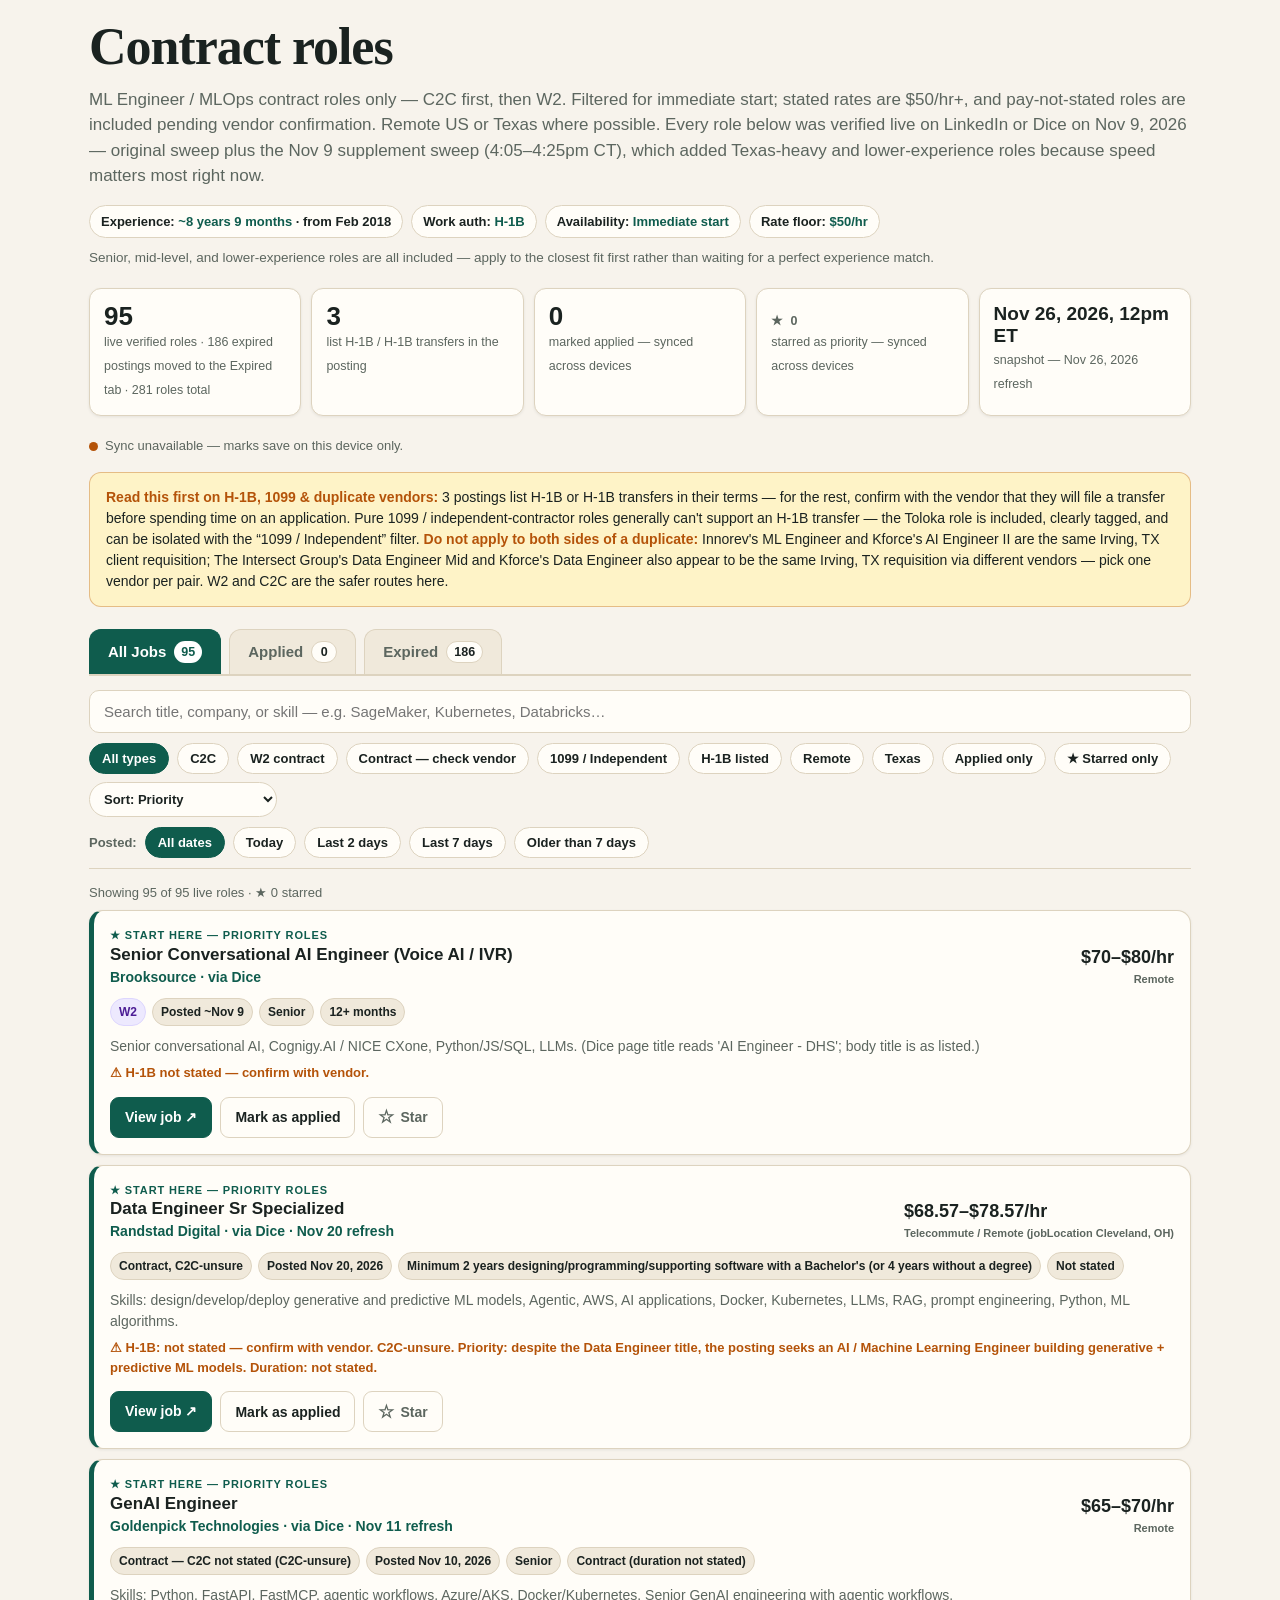
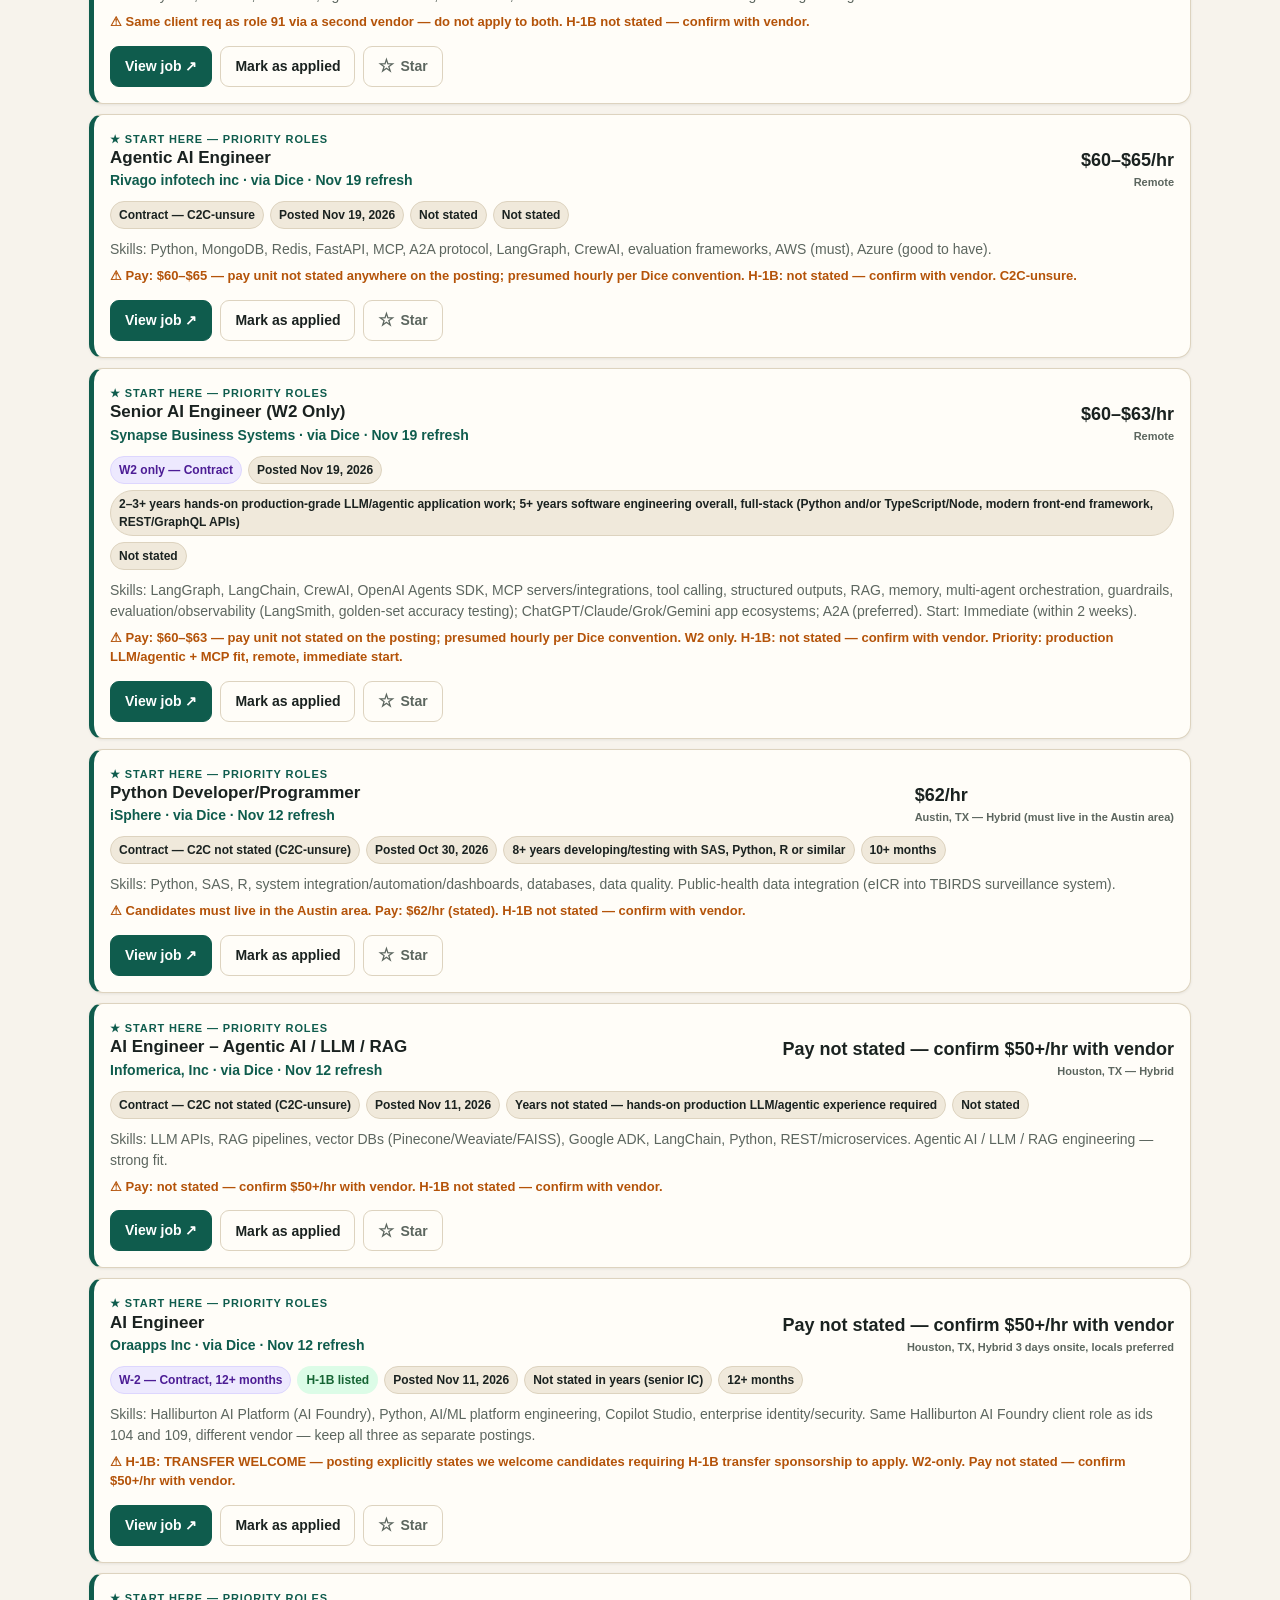
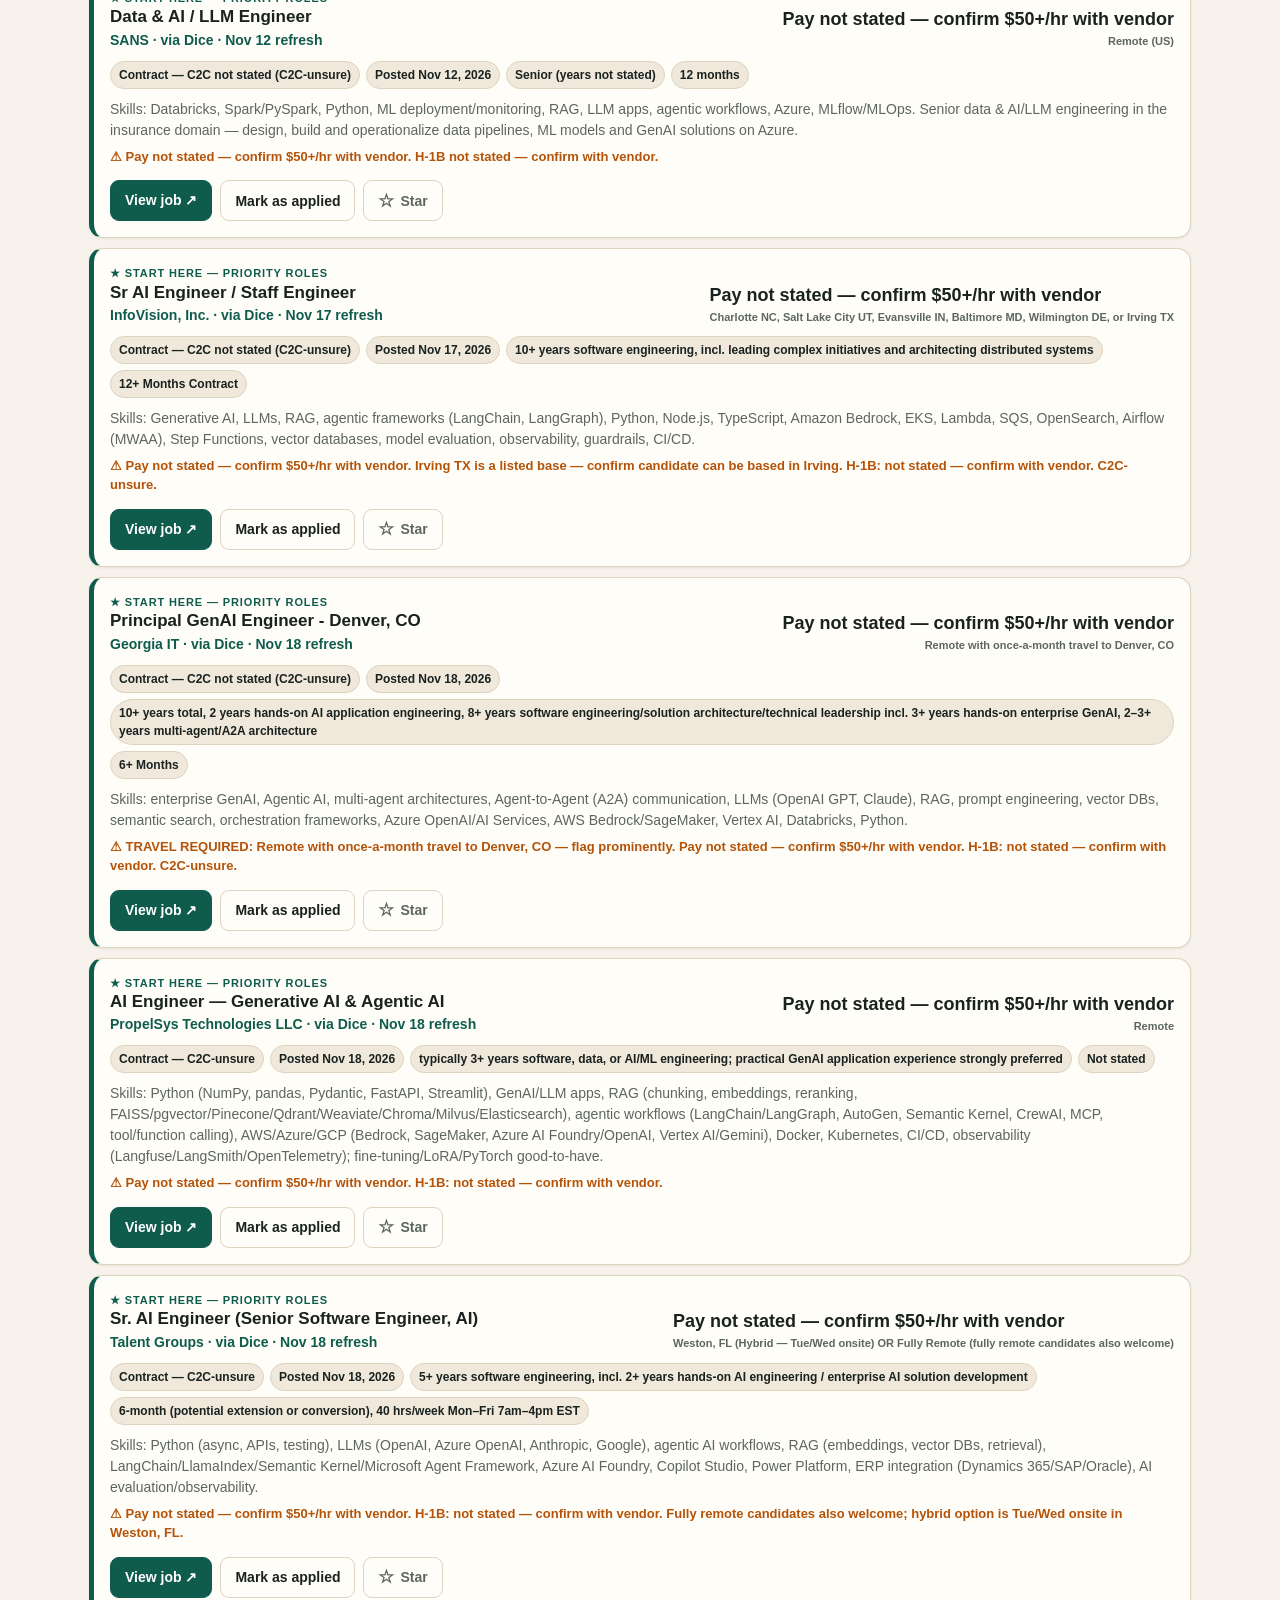
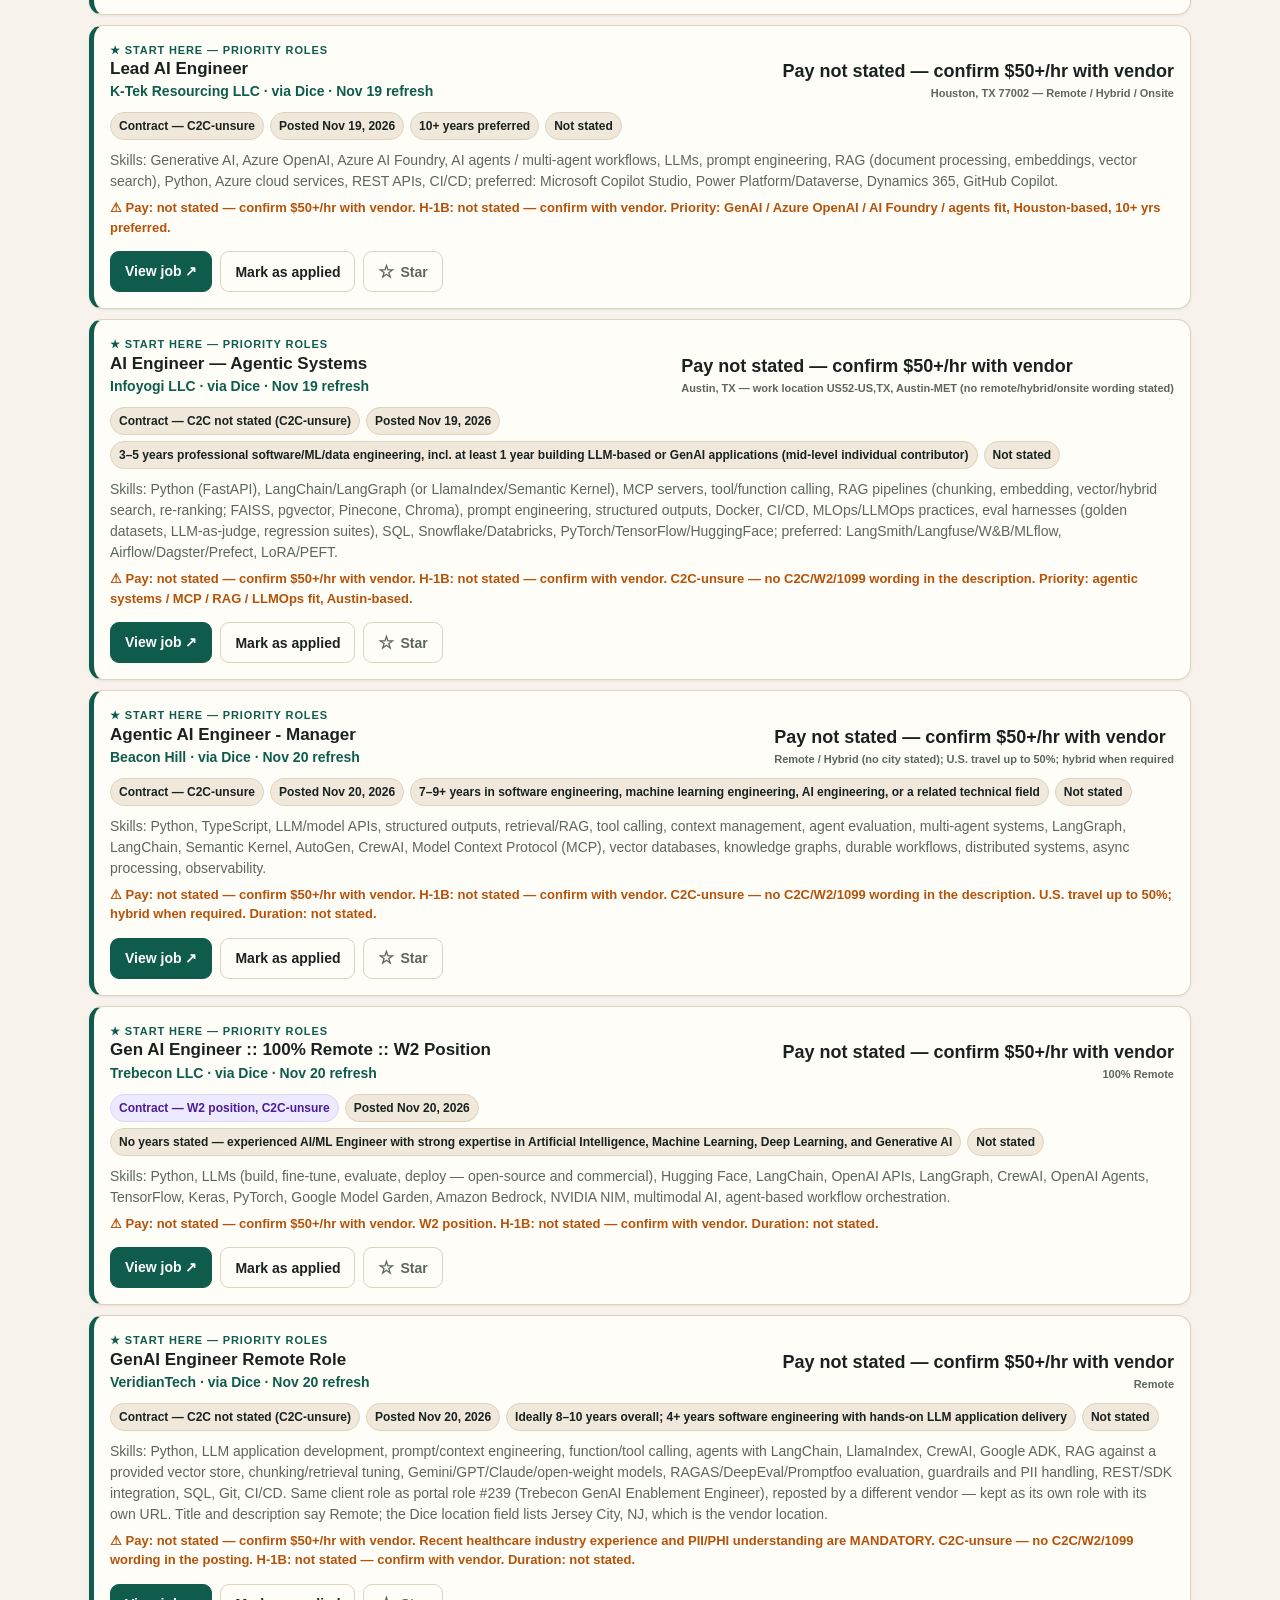
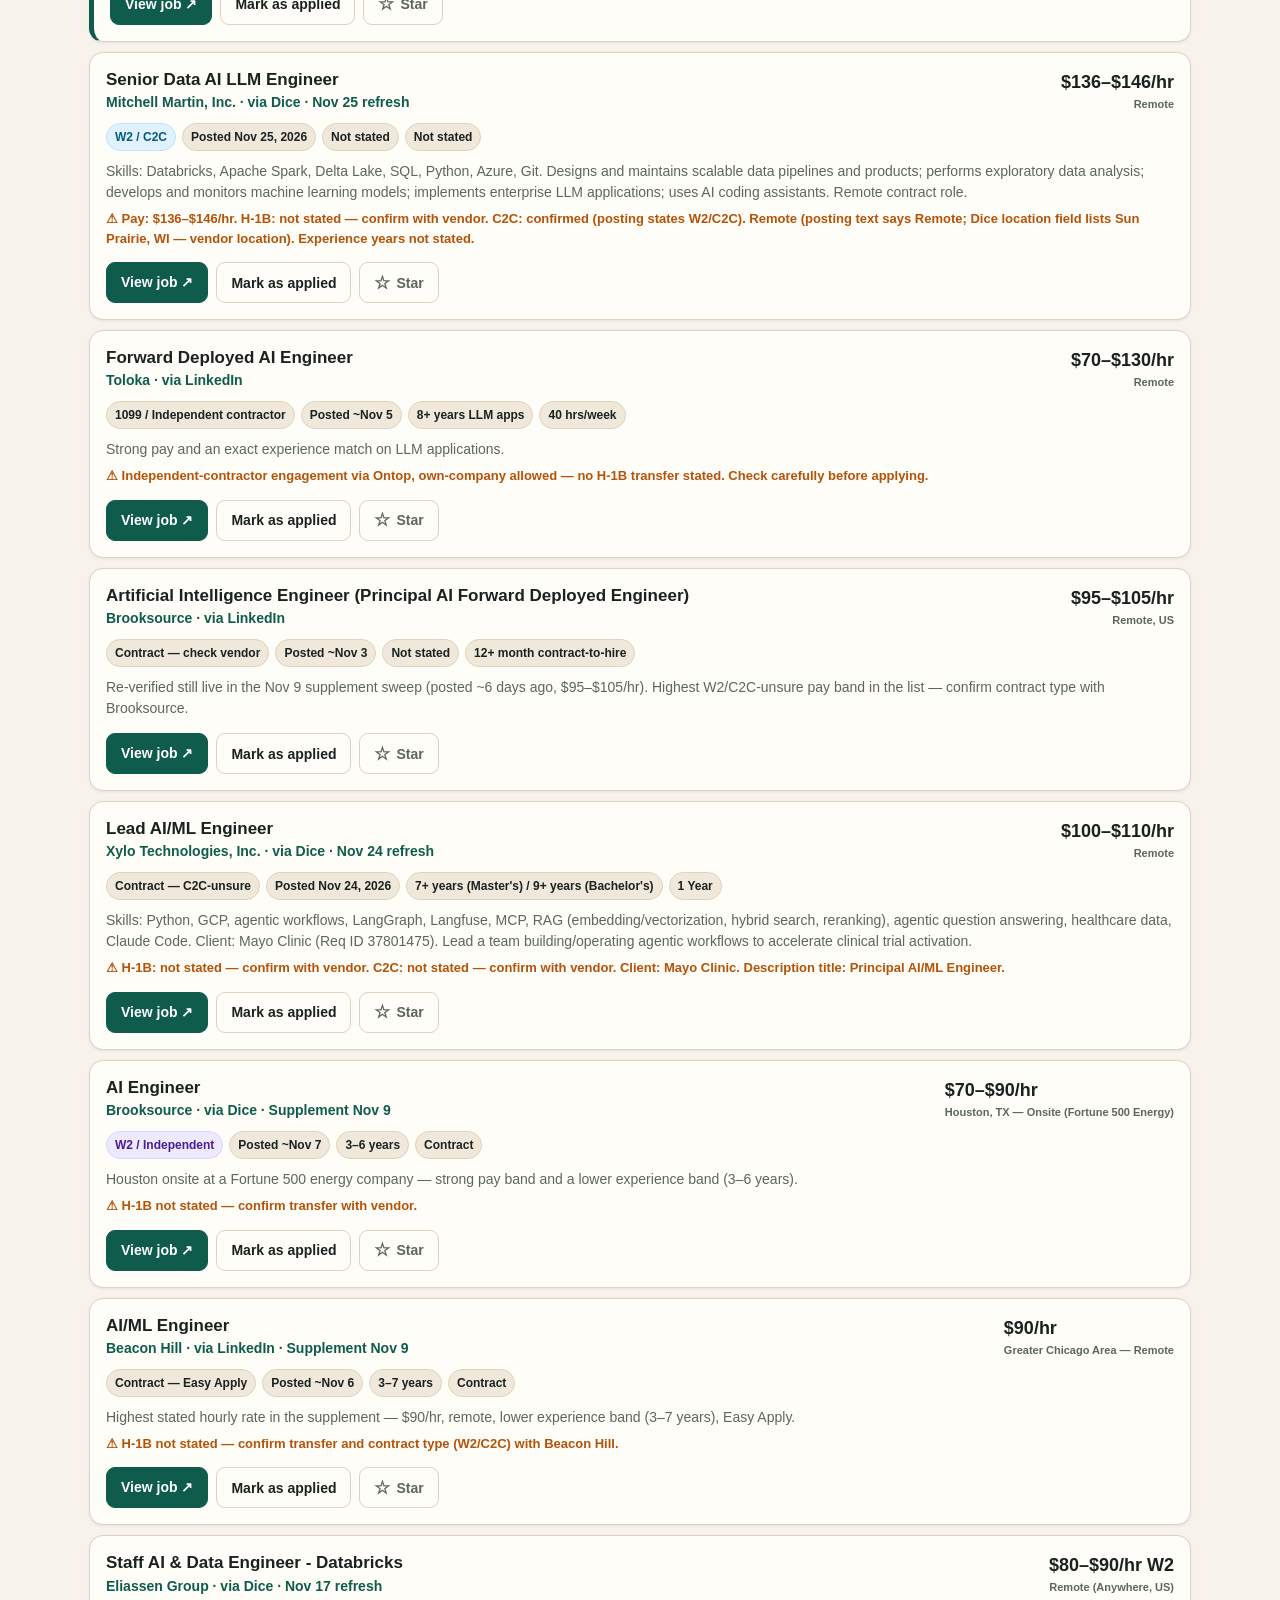
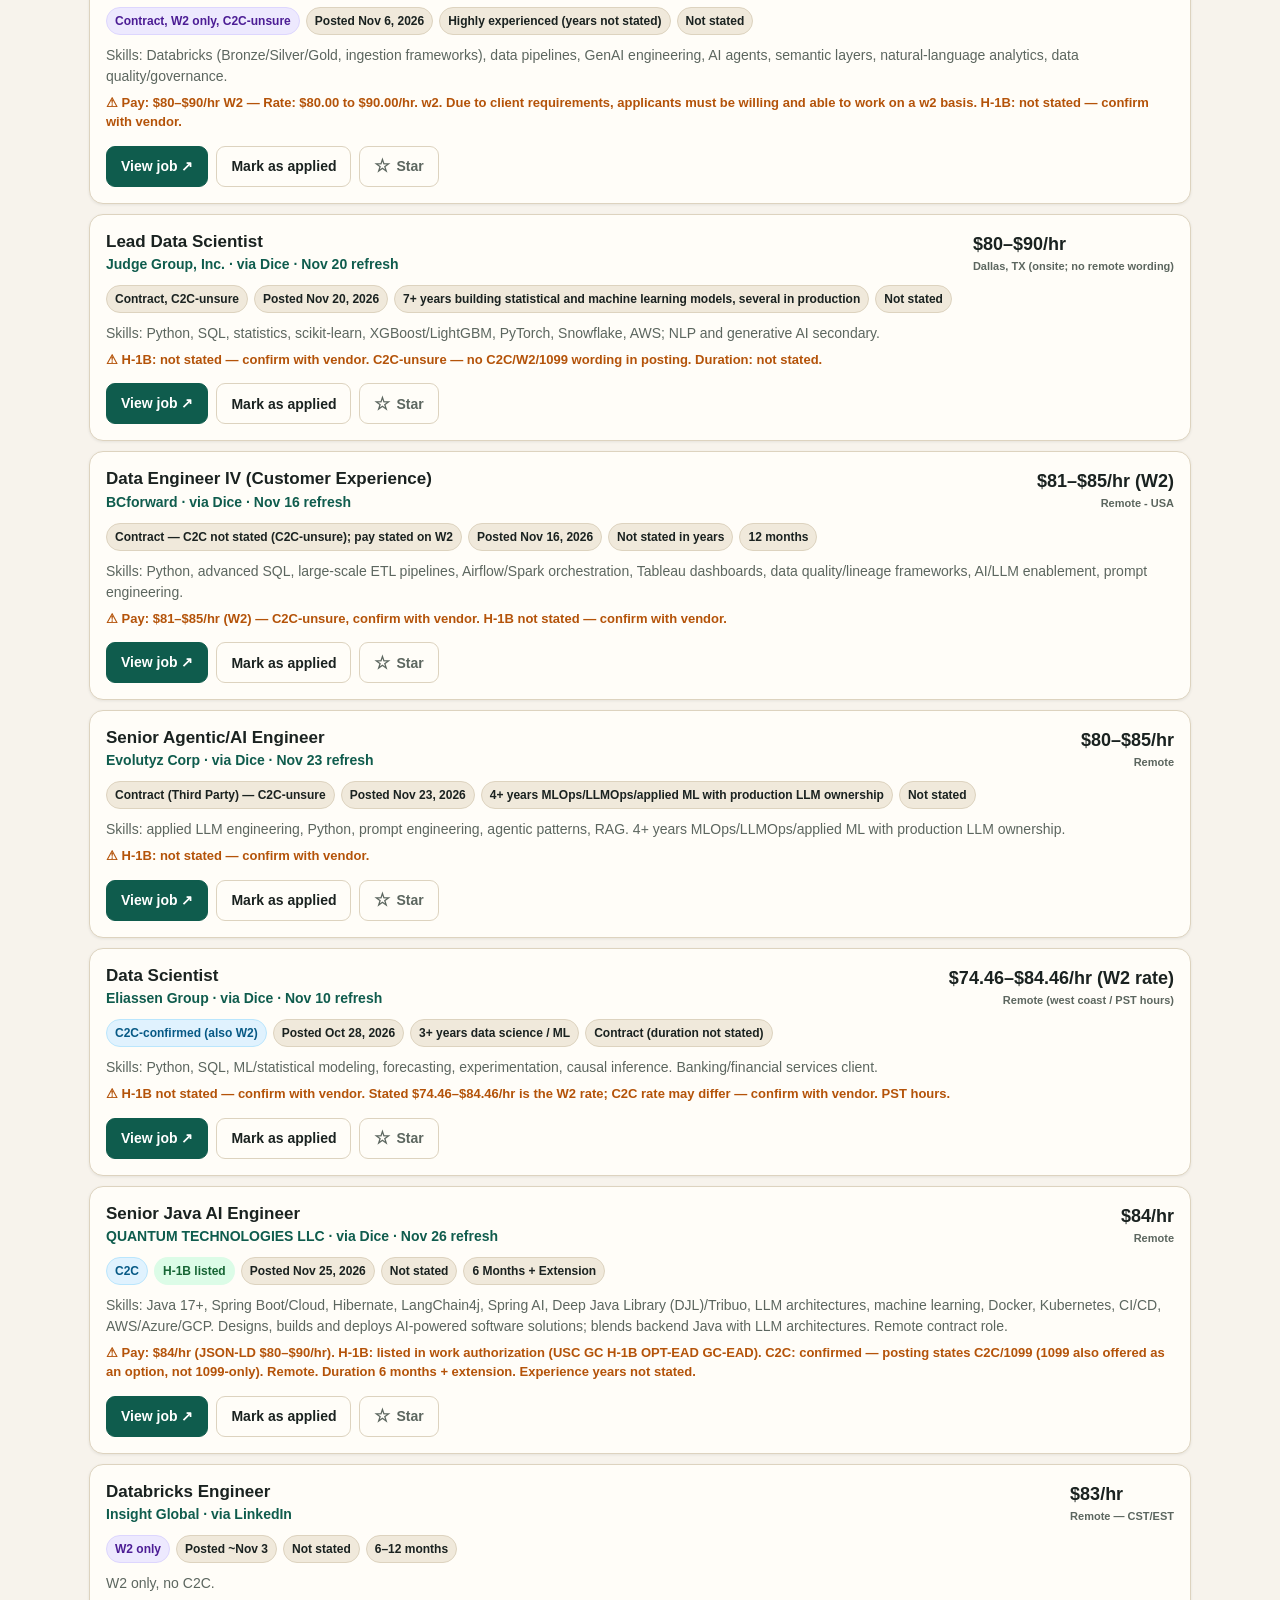
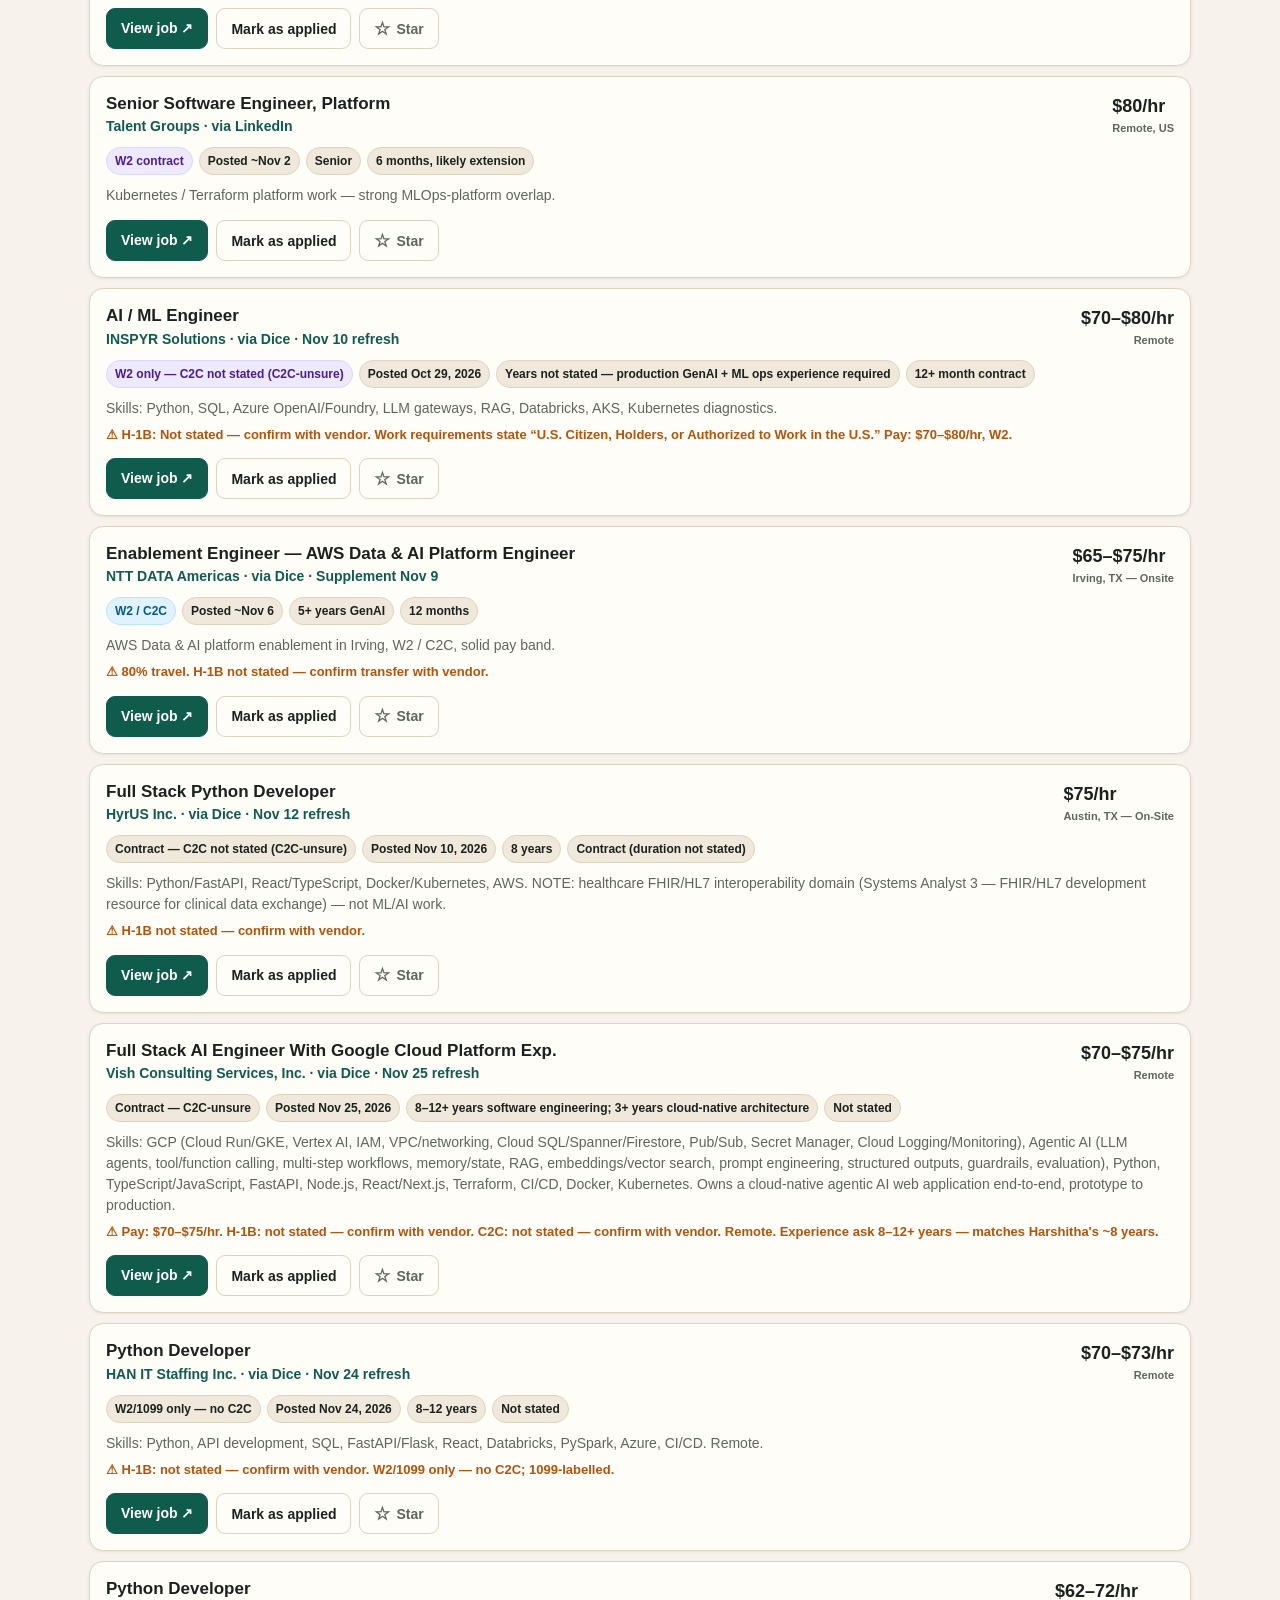
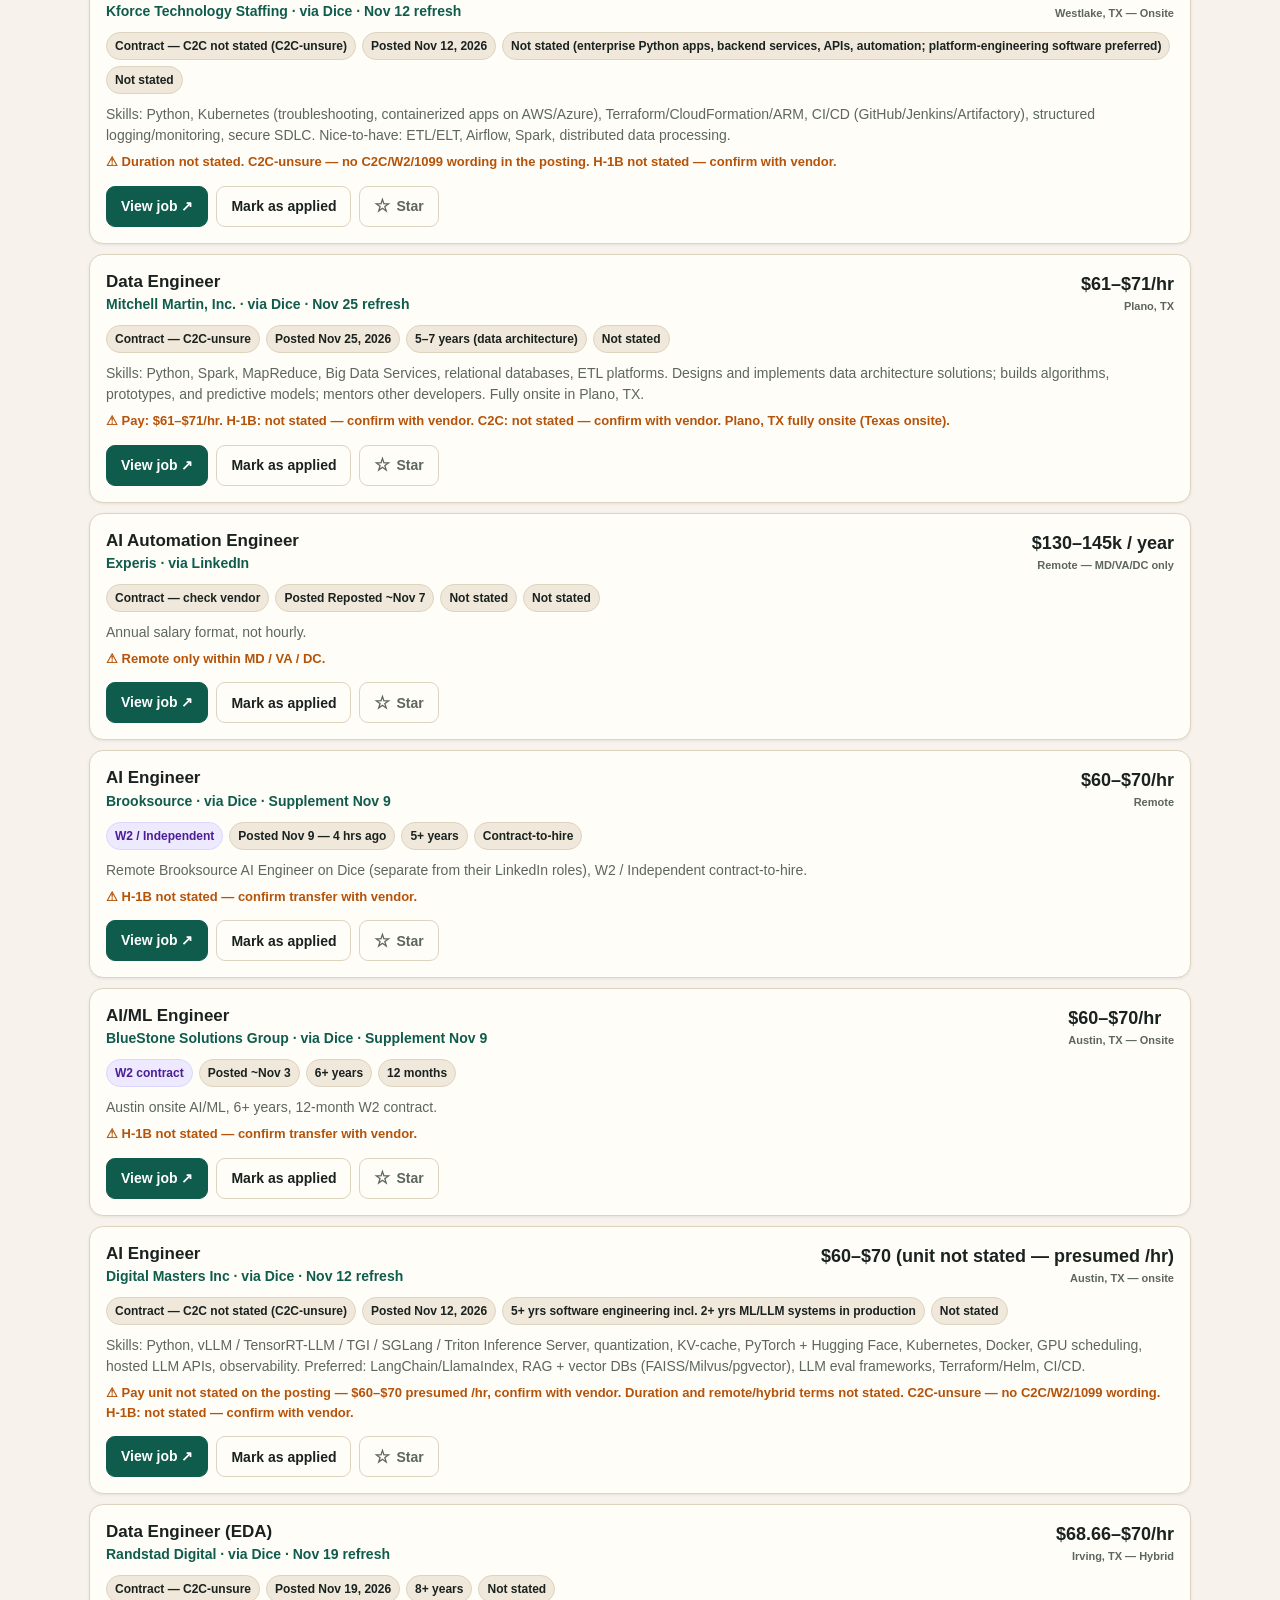
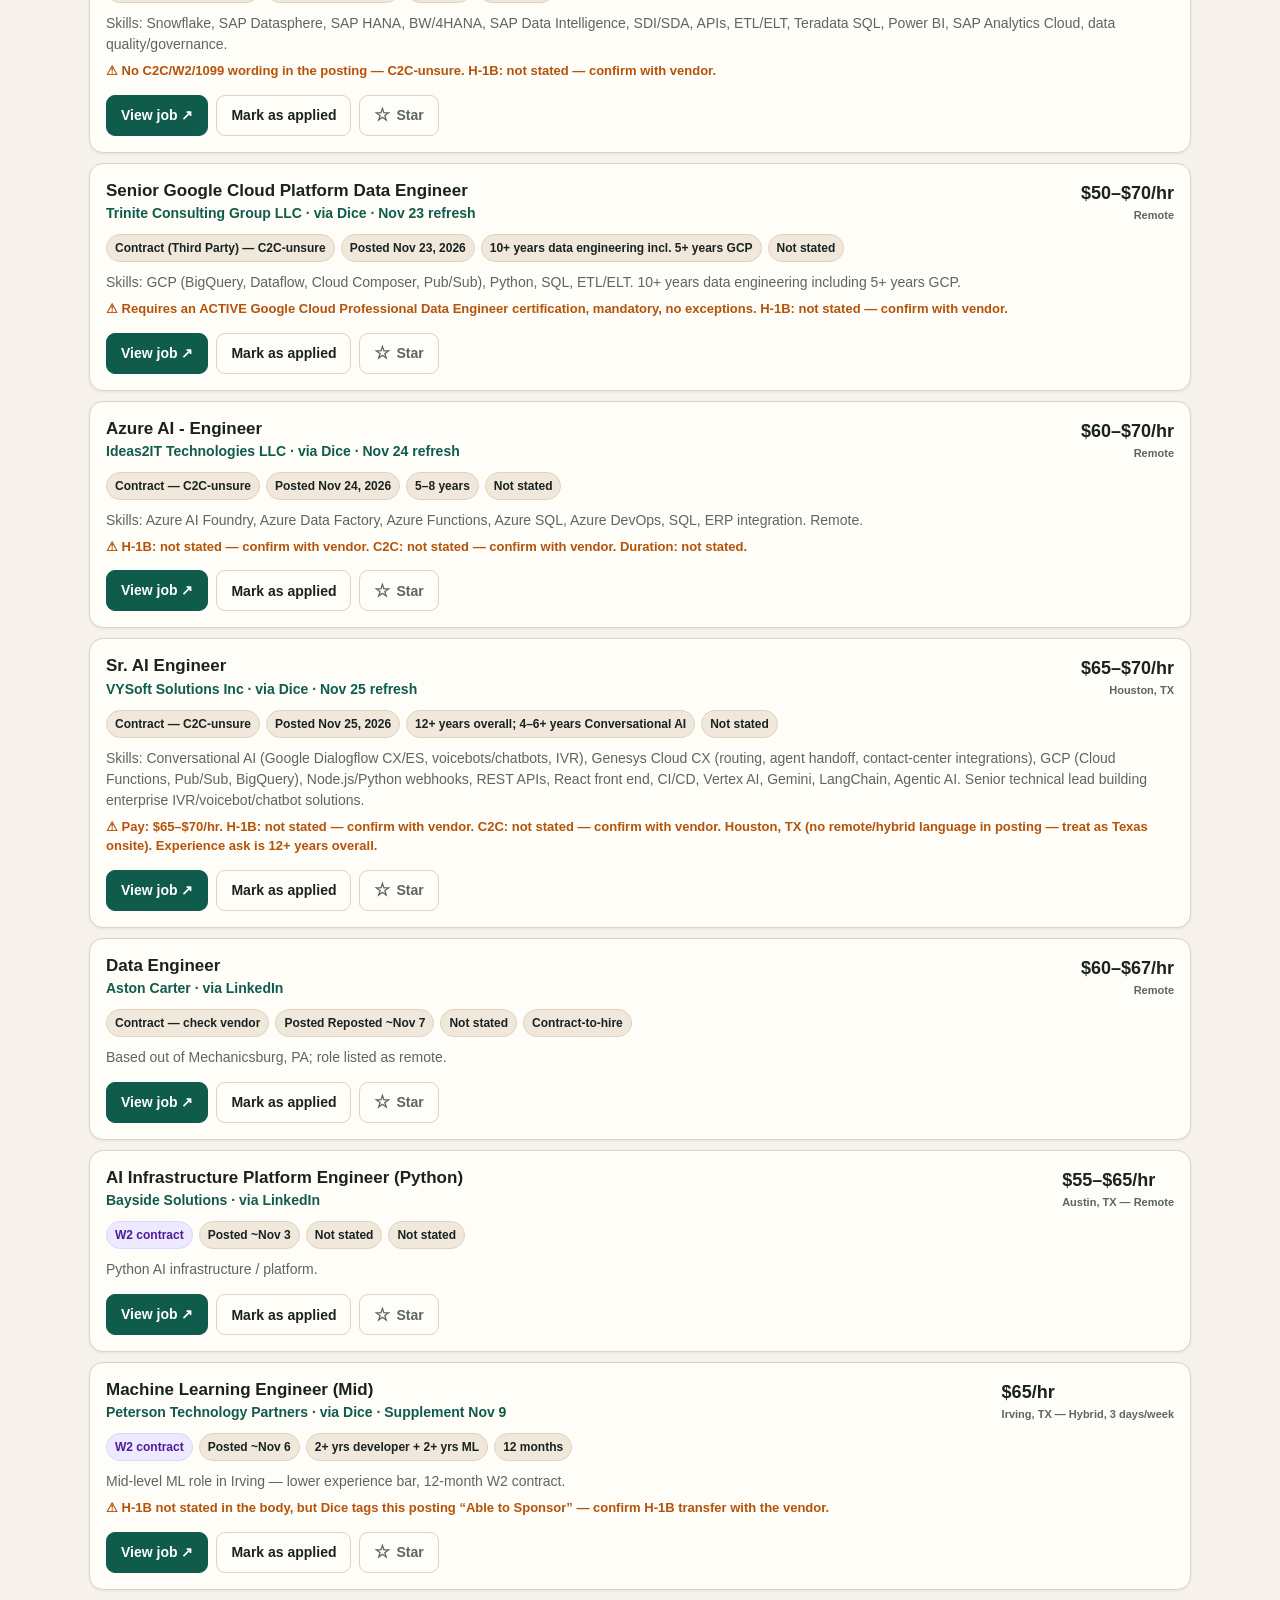
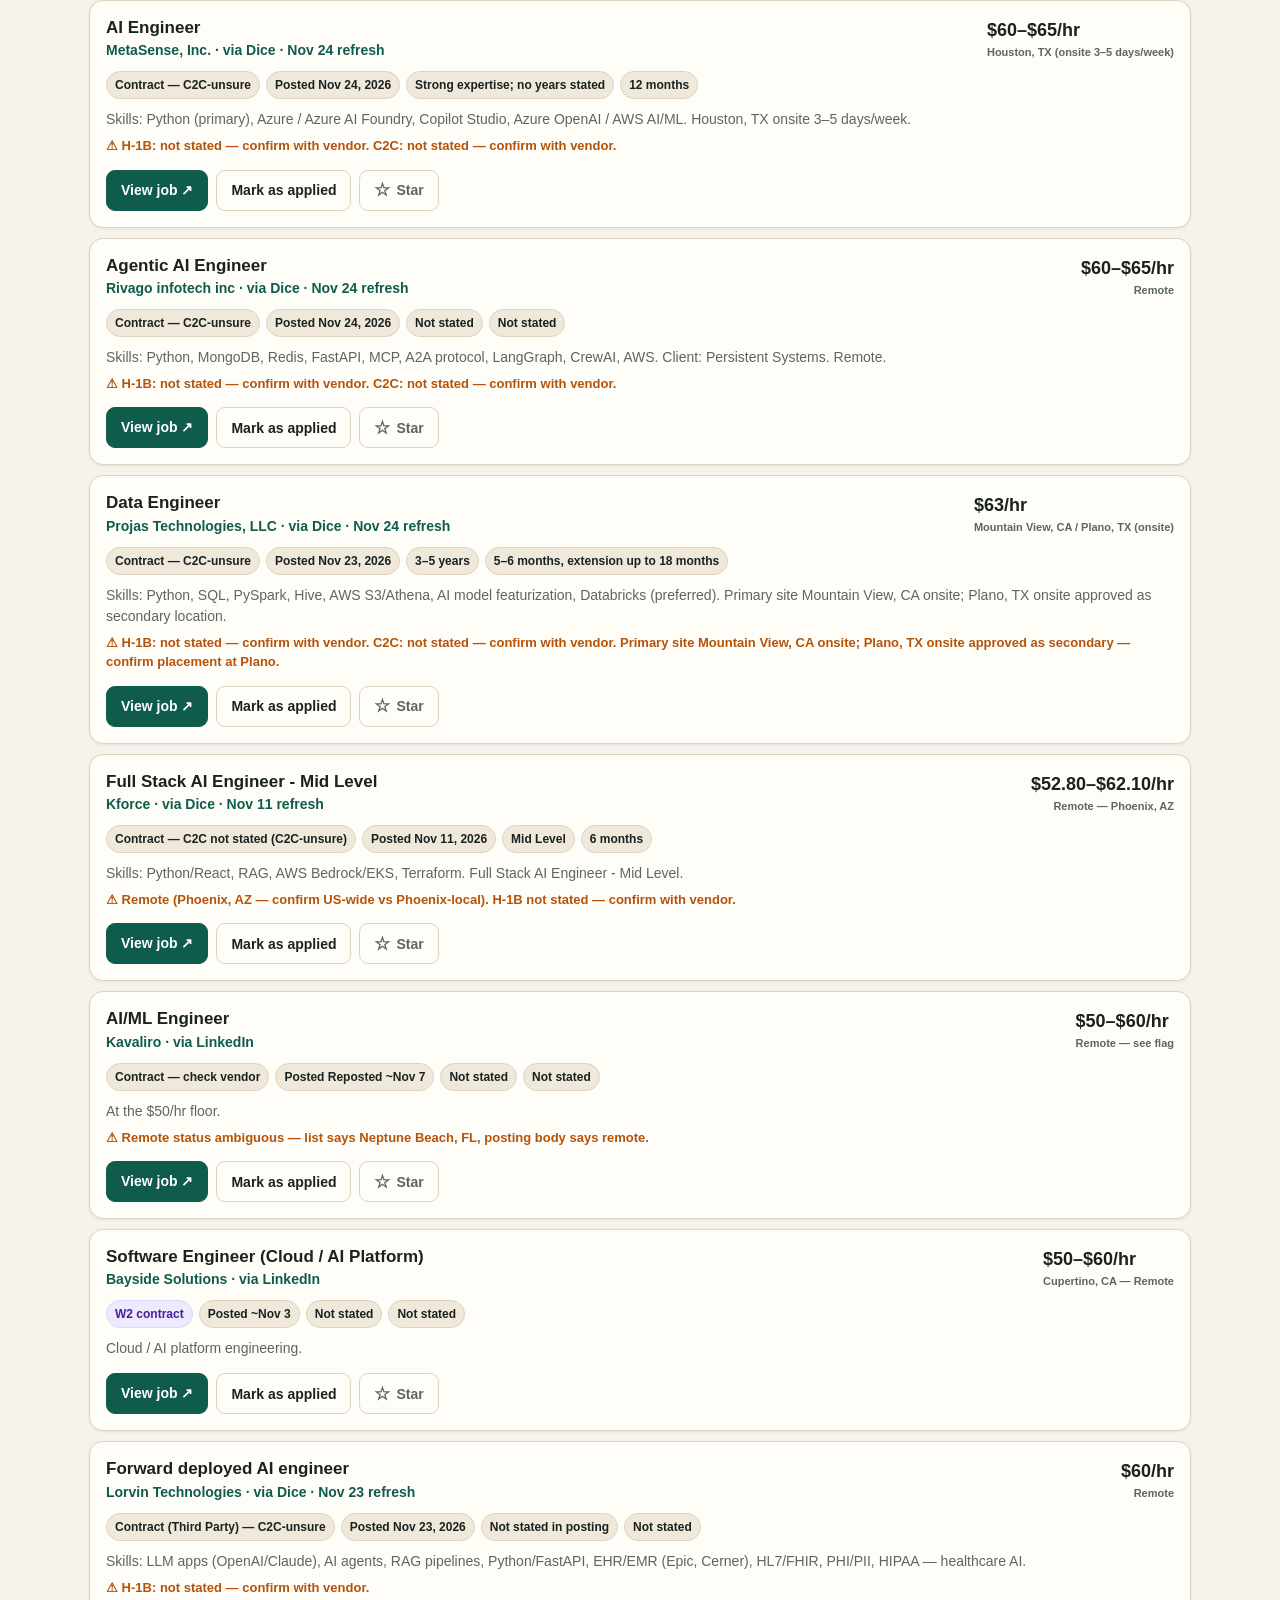
==== commit f000d62f: "Add files via upload" ====
--- a/tmp/index.html
+++ b/tmp/index.html
@@ -109,11 +109,11 @@
     </div>
     <p style="font-size:13.5px;color:var(--muted);margin:10px 0 0">Senior, mid-level, and lower-experience roles are all included — apply to the closest fit first rather than waiting for a perfect experience match.</p>
     <div class="stats">
-      <div class="stat"><b id="statTotal">95</b><span>live verified roles · 184 expired postings moved to the Expired tab · 279 roles total</span></div>
+      <div class="stat"><b id="statTotal">95</b><span>live verified roles · 186 expired postings moved to the Expired tab · 281 roles total</span></div>
       <div class="stat"><b>3</b><span>list H-1B / H-1B transfers in the posting</span></div>
       <div class="stat"><b id="statApplied">0</b><span>marked applied — synced across devices</span></div>
       <div class="stat stat-star"><b><span aria-hidden="true">★</span> <span id="statStarred">0</span></b><span>starred as priority — synced across devices</span></div>
-      <div class="stat stat-date"><b>Nov 25, 2026, 2pm ET</b><span>snapshot — Nov 25, 2026 refresh</span></div>
+      <div class="stat stat-date"><b>Nov 26, 2026, 12pm ET</b><span>snapshot — Nov 26, 2026 refresh</span></div>
     </div>
     <p class="sync-status" id="syncStatus" role="status"><span class="sync-dot" aria-hidden="true"></span><span id="syncStatusText">Sync: connecting…</span></p>
     <div class="notice"><strong>Read this first on H-1B, 1099 &amp; duplicate vendors:</strong> 3 postings list H-1B or H-1B transfers in their terms — for the rest, confirm with the vendor that they will file a transfer before spending time on an application. Pure 1099 / independent-contractor roles generally can't support an H-1B transfer — the Toloka role is included, clearly tagged, and can be isolated with the “1099 / Independent” filter. <strong>Do not apply to both sides of a duplicate:</strong> Innorev's ML Engineer and Kforce's AI Engineer II are the same Irving, TX client requisition; The Intersect Group's Data Engineer Mid and Kforce's Data Engineer also appear to be the same Irving, TX requisition via different vendors — pick one vendor per pair. W2 and C2C are the safer routes here.</div>
@@ -122,7 +122,7 @@
   <nav class="view-tabs" aria-label="Job views">
     <button class="view-tab" id="tabAll" data-view="all" role="tab" aria-selected="true">All Jobs <span class="tab-count" id="tabAllCount">95</span></button>
     <button class="view-tab" id="tabApplied" data-view="applied" role="tab" aria-selected="false">Applied <span class="tab-count" id="tabAppliedCount">0</span></button>
-    <button class="view-tab" id="tabExpired" data-view="expired" role="tab" aria-selected="false">Expired <span class="tab-count" id="tabExpiredCount">184</span></button>
+    <button class="view-tab" id="tabExpired" data-view="expired" role="tab" aria-selected="false">Expired <span class="tab-count" id="tabExpiredCount">186</span></button>
   </nav>
 
   <div class="controls">
@@ -166,7 +166,7 @@
 </div>
 
 <script>
-window.PORTAL_DATA = {"snapshot": "Nov 25, 2026, 2pm ET", "totals": {"live":95,"expired":184,"total":279}, "jobs": [
+window.PORTAL_DATA = {"snapshot": "Nov 26, 2026, 12pm ET", "totals": {"live":95,"expired":186,"total":281}, "jobs": [
 {"id":1,"priority":1,"title":"AI Engineer","company":"QUANTUM TECHNOLOGIES LLC","loc":"Remote","pay":"$80–$90/hr","payNum":90,"type":"c2c","typeLabel":"C2C","h1b":true,"posted":"~Oct 29","postedISO":"2026-10-29","exp":"5+ years","dur":"6–15 months","url":"https://www.dice.com/job-detail/552bbc43-dff8-45bf-8ea2-988f9c6149a3","src":"Dice","desc":"Work authorisation lists H-1B. Highest-paying H-1B-listed C2C role in the sweep."},
 {"id":2,"priority":1,"title":"AWS AI/ML Engineer","company":"MACHINE LEARNING TECHNOLOGIES LLC","loc":"Austin, TX — Onsite","pay":"$78/hr","payNum":78,"type":"c2c","typeLabel":"C2C","h1b":true,"posted":"~Nov 8","postedISO":"2026-11-08","exp":"4+ years","dur":"8 months + extension","url":"https://www.linkedin.com/jobs/view/4487932561/","src":"LinkedIn","desc":"Closest skill match: SageMaker, Bedrock, EKS, Terraform, MLflow. Work auth lists H-1B."},
 {"id":3,"priority":1,"title":"AI Engineer — second posting","company":"QUANTUM TECHNOLOGIES LLC","loc":"Remote","pay":"$60–$65/hr","payNum":65,"type":"c2c","typeLabel":"C2C","h1b":true,"posted":"~Nov 7","postedISO":"2026-11-07","exp":"See flag","dur":"10 months","url":"https://www.dice.com/job-detail/580f6f56-983e-4904-b621-9505b9cf9ee1","src":"Dice","desc":"Work authorisation lists H-1B.","flag":"Asks 10+ years total — above the ~8 years 9 months target, worth a vendor check given the H-1B listing."},
@@ -445,8 +445,10 @@
 {"company":"Mitchell Martin, Inc.","desc":"Skills: Python, Spark, MapReduce, Big Data Services, relational databases, ETL platforms. Designs and implements data architecture solutions; builds algorithms, prototypes, and predictive models; mentors other developers. Fully onsite in Plano, TX.","dur":"Not stated","exp":"5–7 years (data architecture)","flag":"Pay: $61–$71/hr. H-1B: not stated — confirm with vendor. C2C: not stated — confirm with vendor. Plano, TX fully onsite (Texas onsite).","h1b":false,"id":276,"loc":"Plano, TX","pay":"$61–$71/hr","payNum":71,"posted":"Nov 25, 2026","postedISO":"2026-11-25","src":"Dice · Nov 25 refresh","title":"Data Engineer","type":"unsure","typeLabel":"Contract — C2C-unsure","url":"https://www.dice.com/job-detail/e5c5850d-1e7e-4c4c-916f-8e15665f56ec"},
 {"company":"HAN IT Staffing Inc.","desc":"Skills: Informatica Data Quality (IDQ), SQL, data validation and reconciliation. Data-quality-focused role: finalizes, validates, and deploys ~12 existing DQ workflows/reports; runs a structured monthly Data Quality review process; incident management and root-cause analysis. Remote.","dur":"Not stated","exp":"Not stated","flag":"Pay: not stated — confirm $50+/hr with vendor. H-1B: not stated — confirm with vendor. C2C: not stated — confirm with vendor. Remote. Data-quality / Informatica IDQ specialization — not ML/AI work; experience years not stated.","h1b":false,"id":277,"loc":"Remote","pay":"Pay not stated","payNum":0,"posted":"Nov 25, 2026","postedISO":"2026-11-25","src":"Dice · Nov 25 refresh","title":"Data Engineer","type":"unsure","typeLabel":"Contract — C2C-unsure","url":"https://www.dice.com/job-detail/67ac2be9-2e45-4453-ac74-beac94ad7482"},
 {"company":"Vish Consulting Services, Inc.","desc":"Skills: GCP (Cloud Run/GKE, Vertex AI, IAM, VPC/networking, Cloud SQL/Spanner/Firestore, Pub/Sub, Secret Manager, Cloud Logging/Monitoring), Agentic AI (LLM agents, tool/function calling, multi-step workflows, memory/state, RAG, embeddings/vector search, prompt engineering, structured outputs, guardrails, evaluation), Python, TypeScript/JavaScript, FastAPI, Node.js, React/Next.js, Terraform, CI/CD, Docker, Kubernetes. Owns a cloud-native agentic AI web application end-to-end, prototype to production.","dur":"Not stated","exp":"8–12+ years software engineering; 3+ years cloud-native architecture","flag":"Pay: $70–$75/hr. H-1B: not stated — confirm with vendor. C2C: not stated — confirm with vendor. Remote. Experience ask 8–12+ years — matches Harshitha's ~8 years.","h1b":false,"id":278,"loc":"Remote","pay":"$70–$75/hr","payNum":75,"posted":"Nov 25, 2026","postedISO":"2026-11-25","src":"Dice · Nov 25 refresh","title":"Full Stack AI Engineer With Google Cloud Platform Exp.","type":"unsure","typeLabel":"Contract — C2C-unsure","url":"https://www.dice.com/job-detail/b3c386f0-90fc-45ee-a856-38843b531e4c"},
-{"company":"Apetan Consulting","desc":"Skills: Python, machine learning, MLOps, MLflow, Kubeflow, Airflow, Docker, Kubernetes, CI/CD, AWS/Azure/GCP, data pipelines and automation. Builds, deploys, automates and maintains ML models in production; manages ML pipelines, automates model training and deployment, monitors model performance. Remote contract role.","dur":"Not stated","exp":"Not stated","flag":"Pay: not stated — confirm $50+/hr with vendor. H-1B: not stated — confirm with vendor. C2C: not stated — confirm with vendor. Remote (posting text says Remote; Dice location field lists Jackson Township, NJ — vendor location). Experience years not stated.","h1b":false,"id":279,"loc":"Remote","pay":"Pay not stated","payNum":0,"posted":"Nov 25, 2026","postedISO":"2026-11-25","src":"Dice · Nov 25 refresh","title":"MLOps Engineers / Remote","type":"unsure","typeLabel":"Contract — C2C-unsure","url":"https://www.dice.com/job-detail/4687d504-7e2e-4841-bd11-39174923419b"}
-], "expired": {"1":"Nov 12, 2026, 7:08am CT","2":"Nov 18, 2026, 1:00pm CT","3":"Nov 10, 2026, 2:08pm CT","4":"Nov 17, 2026, 1:13pm CT","6":"Nov 18, 2026, 11:05am CT","7":"Nov 10, 2026, 2:08pm CT","8":"Nov 10, 2026, 2:08pm CT","9":"Nov 16, 2026, 9:00am CT","14":"Nov 16, 2026, 11:10am CT","15":"Nov 20, 2026, 5:02pm CT","17":"Nov 11, 2026, 3:02pm CT","19":"Nov 11, 2026, 3:03pm CT","20":"Nov 10, 2026, 2:08pm CT","21":"Nov 19, 2026, 11:01am CT","22":"Nov 11, 2026, 3:04pm CT","23":"Nov 16, 2026, 11:02am CT","27":"Nov 11, 2026, 11:05am CT","28":"Nov 11, 2026, 1:05pm CT","30":"Nov 13, 2026, 11:01am CT","31":"Nov 13, 2026, 9:03am CT","33":"Nov 10, 2026, 2:08pm CT","34":"Nov 11, 2026, 5:06pm CT","36":"Nov 10, 2026, 2:08pm CT","37":"Nov 10, 2026, 2:08pm CT","38":"Nov 10, 2026, 2:08pm CT","40":"Nov 10, 2026, 2:08pm CT","43":"Nov 18, 2026, 9:09am CT","44":"Nov 23, 2026, 9:06am CT","45":"Nov 16, 2026, 11:03am CT","49":"Nov 11, 2026, 3:08pm CT","50":"Nov 19, 2026, 11:03am CT","52":"Nov 18, 2026, 7:08am CT","53":"Nov 19, 2026, 11:17am CT","55":"Nov 10, 2026, 2:08pm CT","56":"Nov 10, 2026, 2:08pm CT","58":"Nov 19, 2026, 11:03am CT","59":"Nov 10, 2026, 2:08pm CT","60":"Nov 12, 2026, 11:11am CT","61":"Nov 10, 2026, 2:08pm CT","62":"Nov 10, 2026, 2:08pm CT","63":"Nov 10, 2026, 2:08pm CT","64":"Nov 10, 2026, 2:08pm CT","65":"Nov 10, 2026, 2:08pm CT","67":"Nov 13, 2026, 1:02pm CT","68":"Nov 10, 2026, 2:08pm CT","69":"Nov 10, 2026, 2:08pm CT","70":"Nov 12, 2026, 11:11am CT","72":"Nov 12, 2026, 9:09am CT","73":"Nov 11, 2026, 11:05am CT","74":"Nov 11, 2026, 11:05am CT","75":"Nov 11, 2026, 11:05am CT","76":"Nov 11, 2026, 11:05am CT","77":"Nov 11, 2026, 11:05am CT","78":"Nov 11, 2026, 11:05am CT","79":"Nov 11, 2026, 11:05am CT","81":"Nov 17, 2026, 3:08pm CT","84":"Nov 19, 2026, 5:05pm CT","85":"Nov 13, 2026, 3:03pm CT","86":"Nov 18, 2026, 9:11am CT","88":"Nov 12, 2026, 9:09am CT","89":"Nov 12, 2026, 1:09pm CT","91":"Nov 13, 2026, 1:03pm CT","92":"Nov 12, 2026, 5:12pm CT","95":"Nov 12, 2026, 11:11am CT","98":"Nov 13, 2026, 11:04am CT","99":"Nov 13, 2026, 11:04am CT","100":"Nov 13, 2026, 11:04am CT","101":"Nov 13, 2026, 9:05am CT","102":"Nov 17, 2026, 7:10am CT","103":"Nov 23, 2026, 3:04pm CT","104":"Nov 18, 2026, 5:12pm CT","105":"Nov 23, 2026, 3:04pm CT","107":"Nov 13, 2026, 11:04am CT","108":"Nov 16, 2026, 11:07am CT","110":"Nov 16, 2026, 11:07am CT","112":"Nov 12, 2026, 11:11am CT","113":"Nov 16, 2026, 3:08pm CT","114":"Nov 13, 2026, 9:06am CT","115":"Nov 16, 2026, 1:08pm CT","117":"Nov 19, 2026, 5:06pm CT","118":"Nov 12, 2026, 3:09pm CT","120":"Nov 20, 2026, 1:07pm CT","123":"Nov 17, 2026, 11:08am CT","124":"Nov 16, 2026, 1:08pm CT","125":"Nov 13, 2026, 5:06pm CT","126":"Nov 18, 2026, 9:13am CT","129":"Nov 17, 2026, 5:11pm CT","131":"Nov 23, 2026, 3:04pm CT","132":"Nov 16, 2026, 11:08am CT","134":"Nov 16, 2026, 9:08am CT","135":"Nov 20, 2026, 9:07am CT","136":"Nov 16, 2026, 9:08am CT","137":"Nov 16, 2026, 9:08am CT","138":"Nov 16, 2026, 11:08am CT","139":"Nov 17, 2026, 7:12am CT","140":"Nov 16, 2026, 9:08am CT","141":"Nov 18, 2026, 11:10am CT","143":"Nov 16, 2026, 11:08am CT","145":"Nov 18, 2026, 5:12pm CT","146":"Nov 20, 2026, 9:07am CT","148":"Nov 18, 2026, 1:05pm CT","149":"Nov 16, 2026, 3:10pm CT","150":"Nov 16, 2026, 11:08am CT","153":"Nov 16, 2026, 5:09pm CT","154":"Nov 18, 2026, 1:05pm CT","155":"Nov 17, 2026, 9:10am CT","158":"Nov 17, 2026, 9:10am CT","159":"Nov 17, 2026, 1:09pm CT","160":"Nov 16, 2026, 5:10pm CT","162":"Nov 19, 2026, 7:08am CT","164":"Nov 18, 2026, 5:13pm CT","166":"Nov 19, 2026, 7:08am CT","167":"Nov 18, 2026, 9:14am CT","168":"Nov 18, 2026, 9:14am CT","169":"Nov 19, 2026, 5:07pm CT","170":"Nov 18, 2026, 9:14am CT","171":"Nov 23, 2026, 11:05am CT","172":"Nov 20, 2026, 9:08am CT","173":"Nov 19, 2026, 11:05am CT","175":"Nov 18, 2026, 11:11am CT","178":"Nov 17, 2026, 1:10pm CT","179":"Nov 18, 2026, 9:15am CT","180":"Nov 17, 2026, 5:13pm CT","183":"Nov 17, 2026, 3:13pm CT","184":"Nov 18, 2026, 5:13pm CT","185":"Nov 18, 2026, 5:13pm CT","187":"Nov 19, 2026, 3:06pm CT","190":"Nov 19, 2026, 3:06pm CT","191":"Nov 18, 2026, 9:15am CT","192":"Nov 21, 2026, 9:05am CT","193":"Nov 19, 2026, 9:07am CT","194":"Nov 23, 2026, 11:06am CT","195":"Nov 18, 2026, 5:13pm CT","196":"Nov 19, 2026, 3:06pm CT","197":"Nov 18, 2026, 5:13pm CT","198":"Nov 18, 2026, 3:05pm CT","199":"Nov 23, 2026, 9:09am CT","202":"Nov 19, 2026, 7:08am CT","204":"Nov 19, 2026, 11:06am CT","206":"Nov 19, 2026, 5:07pm CT","207":"Nov 19, 2026, 9:07am CT","210":"Nov 20, 2026, 9:08am CT","211":"Nov 23, 2026, 1:06pm CT","212":"Nov 20, 2026, 9:08am CT","213":"Nov 19, 2026, 1:08pm CT","215":"Nov 19, 2026, 1:08pm CT","217":"Nov 20, 2026, 5:07pm CT","220":"Nov 19, 2026, 5:07pm CT","223":"Nov 20, 2026, 5:07pm CT","228":"Nov 23, 2026, 1:06pm CT","230":"Nov 20, 2026, 3:06pm CT","232":"Nov 20, 2026, 3:07pm CT","234":"Nov 23, 2026, 11:06am CT","248":"Nov 23, 2026, 3:06pm CT","83":"Nov 23, 2026, 5:04pm CT","128":"Nov 23, 2026, 5:05pm CT","238":"Nov 23, 2026, 5:06pm CT","239":"Nov 23, 2026, 5:06pm CT","5":"Nov 24, 2026, 7:02am CT","106":"Nov 24, 2026, 9:07am CT","233":"Nov 24, 2026, 9:09am CT","242":"Nov 24, 2026, 9:10am CT","247":"Nov 24, 2026, 9:10am CT","249":"Nov 24, 2026, 9:10am CT","201":"Nov 24, 2026, 11:06am CT","203":"Nov 24, 2026, 11:06am CT","221":"Nov 24, 2026, 11:06am CT","235":"Nov 24, 2026, 11:06am CT","176":"Nov 24, 2026, 1:06pm CT","254":"Nov 24, 2026, 1:07pm CT","57":"Nov 24, 2026, 3:03pm CT","224":"Nov 24, 2026, 3:06pm CT","260":"Nov 24, 2026, 3:07pm CT","243":"Nov 24, 2026, 5:10pm CT","144":"Nov 25, 2026, 7:09am CT","163":"Nov 25, 2026, 7:09am CT","261":"Nov 25, 2026, 9:11am CT","262":"Nov 25, 2026, 9:11am CT","119":"Expired Nov 25, 2026, 11:05am CT — posting removed","156":"Expired Nov 25, 2026, 11:06am CT — posting removed","237":"Expired Nov 25, 2026, 11:08am CT — posting removed","256":"Expired Nov 25, 2026, 11:09am CT — posting removed","264":"Expired Nov 25, 2026, 11:09am CT — posting removed","96":"Expired Nov 25, 2026, 1:03pm CT — posting removed"}};
+{"company":"Apetan Consulting","desc":"Skills: Python, machine learning, MLOps, MLflow, Kubeflow, Airflow, Docker, Kubernetes, CI/CD, AWS/Azure/GCP, data pipelines and automation. Builds, deploys, automates and maintains ML models in production; manages ML pipelines, automates model training and deployment, monitors model performance. Remote contract role.","dur":"Not stated","exp":"Not stated","flag":"Pay: not stated — confirm $50+/hr with vendor. H-1B: not stated — confirm with vendor. C2C: not stated — confirm with vendor. Remote (posting text says Remote; Dice location field lists Jackson Township, NJ — vendor location). Experience years not stated.","h1b":false,"id":279,"loc":"Remote","pay":"Pay not stated","payNum":0,"posted":"Nov 25, 2026","postedISO":"2026-11-25","src":"Dice · Nov 25 refresh","title":"MLOps Engineers / Remote","type":"unsure","typeLabel":"Contract — C2C-unsure","url":"https://www.dice.com/job-detail/4687d504-7e2e-4841-bd11-39174923419b"},
+{"company":"QUANTUM TECHNOLOGIES LLC","desc":"Skills: Java 17+, Spring Boot/Cloud, Hibernate, LangChain4j, Spring AI, Deep Java Library (DJL)/Tribuo, LLM architectures, machine learning, Docker, Kubernetes, CI/CD, AWS/Azure/GCP. Designs, builds and deploys AI-powered software solutions; blends backend Java with LLM architectures. Remote contract role.","dur":"6 Months + Extension","exp":"Not stated","flag":"Pay: $84/hr (JSON-LD $80–$90/hr). H-1B: listed in work authorization (USC GC H-1B OPT-EAD GC-EAD). C2C: confirmed — posting states C2C/1099 (1099 also offered as an option, not 1099-only). Remote. Duration 6 months + extension. Experience years not stated.","h1b":true,"id":280,"loc":"Remote","pay":"$84/hr","payNum":84,"posted":"Nov 25, 2026","postedISO":"2026-11-25","src":"Dice · Nov 26 refresh","title":"Senior Java AI Engineer","type":"c2c","typeLabel":"C2C","url":"https://www.dice.com/job-detail/1966569e-fdf3-4f13-b58a-44d24819d0e5"},
+{"company":"Codeforce 360","desc":"Skills: ServiceNow (UI Builder, Service Portal, Flow Designer, IntegrationHub, ITSM, CMDB), AI/LLM integration, agentic AI workflows, MCP patterns, prompt-based conversational interfaces, REST APIs, OAuth 2.0, webhooks. Integrates ServiceNow with enterprise AI/LLM platforms; designs agentic AI workflows and modernizes ServiceNow experiences. Austin, TX contract role.","dur":"Not stated","exp":"Not stated","flag":"Pay: $50–$55/hr (at the $50/hr floor). H-1B: not stated — confirm with vendor. C2C: not stated — confirm with vendor. Austin, TX onsite. ServiceNow-platform AI role — AI/LLM and agentic work, but ServiceNow-heavy. Duration and experience years not stated.","h1b":false,"id":281,"loc":"Austin, TX","pay":"$50–$55/hr","payNum":55,"posted":"Nov 25, 2026","postedISO":"2026-11-25","src":"Dice · Nov 26 refresh","title":"Lead ServiceNow - AI Engineer","type":"unsure","typeLabel":"Contract — C2C-unsure","url":"https://www.dice.com/job-detail/5b7a5bd9-a1ab-42ff-b2b1-07019c42a907"}
+], "expired": {"1":"Nov 12, 2026, 7:08am CT","2":"Nov 18, 2026, 1:00pm CT","3":"Nov 10, 2026, 2:08pm CT","4":"Nov 17, 2026, 1:13pm CT","6":"Nov 18, 2026, 11:05am CT","7":"Nov 10, 2026, 2:08pm CT","8":"Nov 10, 2026, 2:08pm CT","9":"Nov 16, 2026, 9:00am CT","14":"Nov 16, 2026, 11:10am CT","15":"Nov 20, 2026, 5:02pm CT","17":"Nov 11, 2026, 3:02pm CT","19":"Nov 11, 2026, 3:03pm CT","20":"Nov 10, 2026, 2:08pm CT","21":"Nov 19, 2026, 11:01am CT","22":"Nov 11, 2026, 3:04pm CT","23":"Nov 16, 2026, 11:02am CT","27":"Nov 11, 2026, 11:05am CT","28":"Nov 11, 2026, 1:05pm CT","30":"Nov 13, 2026, 11:01am CT","31":"Nov 13, 2026, 9:03am CT","33":"Nov 10, 2026, 2:08pm CT","34":"Nov 11, 2026, 5:06pm CT","36":"Nov 10, 2026, 2:08pm CT","37":"Nov 10, 2026, 2:08pm CT","38":"Nov 10, 2026, 2:08pm CT","40":"Nov 10, 2026, 2:08pm CT","43":"Nov 18, 2026, 9:09am CT","44":"Nov 23, 2026, 9:06am CT","45":"Nov 16, 2026, 11:03am CT","49":"Nov 11, 2026, 3:08pm CT","50":"Nov 19, 2026, 11:03am CT","52":"Nov 18, 2026, 7:08am CT","53":"Nov 19, 2026, 11:17am CT","55":"Nov 10, 2026, 2:08pm CT","56":"Nov 10, 2026, 2:08pm CT","58":"Nov 19, 2026, 11:03am CT","59":"Nov 10, 2026, 2:08pm CT","60":"Nov 12, 2026, 11:11am CT","61":"Nov 10, 2026, 2:08pm CT","62":"Nov 10, 2026, 2:08pm CT","63":"Nov 10, 2026, 2:08pm CT","64":"Nov 10, 2026, 2:08pm CT","65":"Nov 10, 2026, 2:08pm CT","67":"Nov 13, 2026, 1:02pm CT","68":"Nov 10, 2026, 2:08pm CT","69":"Nov 10, 2026, 2:08pm CT","70":"Nov 12, 2026, 11:11am CT","72":"Nov 12, 2026, 9:09am CT","73":"Nov 11, 2026, 11:05am CT","74":"Nov 11, 2026, 11:05am CT","75":"Nov 11, 2026, 11:05am CT","76":"Nov 11, 2026, 11:05am CT","77":"Nov 11, 2026, 11:05am CT","78":"Nov 11, 2026, 11:05am CT","79":"Nov 11, 2026, 11:05am CT","81":"Nov 17, 2026, 3:08pm CT","84":"Nov 19, 2026, 5:05pm CT","85":"Nov 13, 2026, 3:03pm CT","86":"Nov 18, 2026, 9:11am CT","88":"Nov 12, 2026, 9:09am CT","89":"Nov 12, 2026, 1:09pm CT","91":"Nov 13, 2026, 1:03pm CT","92":"Nov 12, 2026, 5:12pm CT","95":"Nov 12, 2026, 11:11am CT","98":"Nov 13, 2026, 11:04am CT","99":"Nov 13, 2026, 11:04am CT","100":"Nov 13, 2026, 11:04am CT","101":"Nov 13, 2026, 9:05am CT","102":"Nov 17, 2026, 7:10am CT","103":"Nov 23, 2026, 3:04pm CT","104":"Nov 18, 2026, 5:12pm CT","105":"Nov 23, 2026, 3:04pm CT","107":"Nov 13, 2026, 11:04am CT","108":"Nov 16, 2026, 11:07am CT","110":"Nov 16, 2026, 11:07am CT","112":"Nov 12, 2026, 11:11am CT","113":"Nov 16, 2026, 3:08pm CT","114":"Nov 13, 2026, 9:06am CT","115":"Nov 16, 2026, 1:08pm CT","117":"Nov 19, 2026, 5:06pm CT","118":"Nov 12, 2026, 3:09pm CT","120":"Nov 20, 2026, 1:07pm CT","123":"Nov 17, 2026, 11:08am CT","124":"Nov 16, 2026, 1:08pm CT","125":"Nov 13, 2026, 5:06pm CT","126":"Nov 18, 2026, 9:13am CT","129":"Nov 17, 2026, 5:11pm CT","131":"Nov 23, 2026, 3:04pm CT","132":"Nov 16, 2026, 11:08am CT","134":"Nov 16, 2026, 9:08am CT","135":"Nov 20, 2026, 9:07am CT","136":"Nov 16, 2026, 9:08am CT","137":"Nov 16, 2026, 9:08am CT","138":"Nov 16, 2026, 11:08am CT","139":"Nov 17, 2026, 7:12am CT","140":"Nov 16, 2026, 9:08am CT","141":"Nov 18, 2026, 11:10am CT","143":"Nov 16, 2026, 11:08am CT","145":"Nov 18, 2026, 5:12pm CT","146":"Nov 20, 2026, 9:07am CT","148":"Nov 18, 2026, 1:05pm CT","149":"Nov 16, 2026, 3:10pm CT","150":"Nov 16, 2026, 11:08am CT","153":"Nov 16, 2026, 5:09pm CT","154":"Nov 18, 2026, 1:05pm CT","155":"Nov 17, 2026, 9:10am CT","158":"Nov 17, 2026, 9:10am CT","159":"Nov 17, 2026, 1:09pm CT","160":"Nov 16, 2026, 5:10pm CT","162":"Nov 19, 2026, 7:08am CT","164":"Nov 18, 2026, 5:13pm CT","166":"Nov 19, 2026, 7:08am CT","167":"Nov 18, 2026, 9:14am CT","168":"Nov 18, 2026, 9:14am CT","169":"Nov 19, 2026, 5:07pm CT","170":"Nov 18, 2026, 9:14am CT","171":"Nov 23, 2026, 11:05am CT","172":"Nov 20, 2026, 9:08am CT","173":"Nov 19, 2026, 11:05am CT","175":"Nov 18, 2026, 11:11am CT","178":"Nov 17, 2026, 1:10pm CT","179":"Nov 18, 2026, 9:15am CT","180":"Nov 17, 2026, 5:13pm CT","183":"Nov 17, 2026, 3:13pm CT","184":"Nov 18, 2026, 5:13pm CT","185":"Nov 18, 2026, 5:13pm CT","187":"Nov 19, 2026, 3:06pm CT","190":"Nov 19, 2026, 3:06pm CT","191":"Nov 18, 2026, 9:15am CT","192":"Nov 21, 2026, 9:05am CT","193":"Nov 19, 2026, 9:07am CT","194":"Nov 23, 2026, 11:06am CT","195":"Nov 18, 2026, 5:13pm CT","196":"Nov 19, 2026, 3:06pm CT","197":"Nov 18, 2026, 5:13pm CT","198":"Nov 18, 2026, 3:05pm CT","199":"Nov 23, 2026, 9:09am CT","202":"Nov 19, 2026, 7:08am CT","204":"Nov 19, 2026, 11:06am CT","206":"Nov 19, 2026, 5:07pm CT","207":"Nov 19, 2026, 9:07am CT","210":"Nov 20, 2026, 9:08am CT","211":"Nov 23, 2026, 1:06pm CT","212":"Nov 20, 2026, 9:08am CT","213":"Nov 19, 2026, 1:08pm CT","215":"Nov 19, 2026, 1:08pm CT","217":"Nov 20, 2026, 5:07pm CT","220":"Nov 19, 2026, 5:07pm CT","223":"Nov 20, 2026, 5:07pm CT","228":"Nov 23, 2026, 1:06pm CT","230":"Nov 20, 2026, 3:06pm CT","232":"Nov 20, 2026, 3:07pm CT","234":"Nov 23, 2026, 11:06am CT","248":"Nov 23, 2026, 3:06pm CT","83":"Nov 23, 2026, 5:04pm CT","128":"Nov 23, 2026, 5:05pm CT","238":"Nov 23, 2026, 5:06pm CT","239":"Nov 23, 2026, 5:06pm CT","5":"Nov 24, 2026, 7:02am CT","106":"Nov 24, 2026, 9:07am CT","233":"Nov 24, 2026, 9:09am CT","242":"Nov 24, 2026, 9:10am CT","247":"Nov 24, 2026, 9:10am CT","249":"Nov 24, 2026, 9:10am CT","201":"Nov 24, 2026, 11:06am CT","203":"Nov 24, 2026, 11:06am CT","221":"Nov 24, 2026, 11:06am CT","235":"Nov 24, 2026, 11:06am CT","176":"Nov 24, 2026, 1:06pm CT","254":"Nov 24, 2026, 1:07pm CT","57":"Nov 24, 2026, 3:03pm CT","224":"Nov 24, 2026, 3:06pm CT","260":"Nov 24, 2026, 3:07pm CT","243":"Nov 24, 2026, 5:10pm CT","144":"Nov 25, 2026, 7:09am CT","163":"Nov 25, 2026, 7:09am CT","261":"Nov 25, 2026, 9:11am CT","262":"Nov 25, 2026, 9:11am CT","119":"Expired Nov 25, 2026, 11:05am CT — posting removed","156":"Expired Nov 25, 2026, 11:06am CT — posting removed","237":"Expired Nov 25, 2026, 11:08am CT — posting removed","256":"Expired Nov 25, 2026, 11:09am CT — posting removed","264":"Expired Nov 25, 2026, 11:09am CT — posting removed","96":"Expired Nov 25, 2026, 1:03pm CT — posting removed","93":"Expired Nov 26, 2026, 11:03am CT — posting removed","257":"Expired Nov 26, 2026, 11:07am CT — posting removed"}};
 var JOBS = window.PORTAL_DATA.jobs;
 var EXPIRED = window.PORTAL_DATA.expired;
 // Data (JOBS, EXPIRED) lives in data/roles.json and is injected by
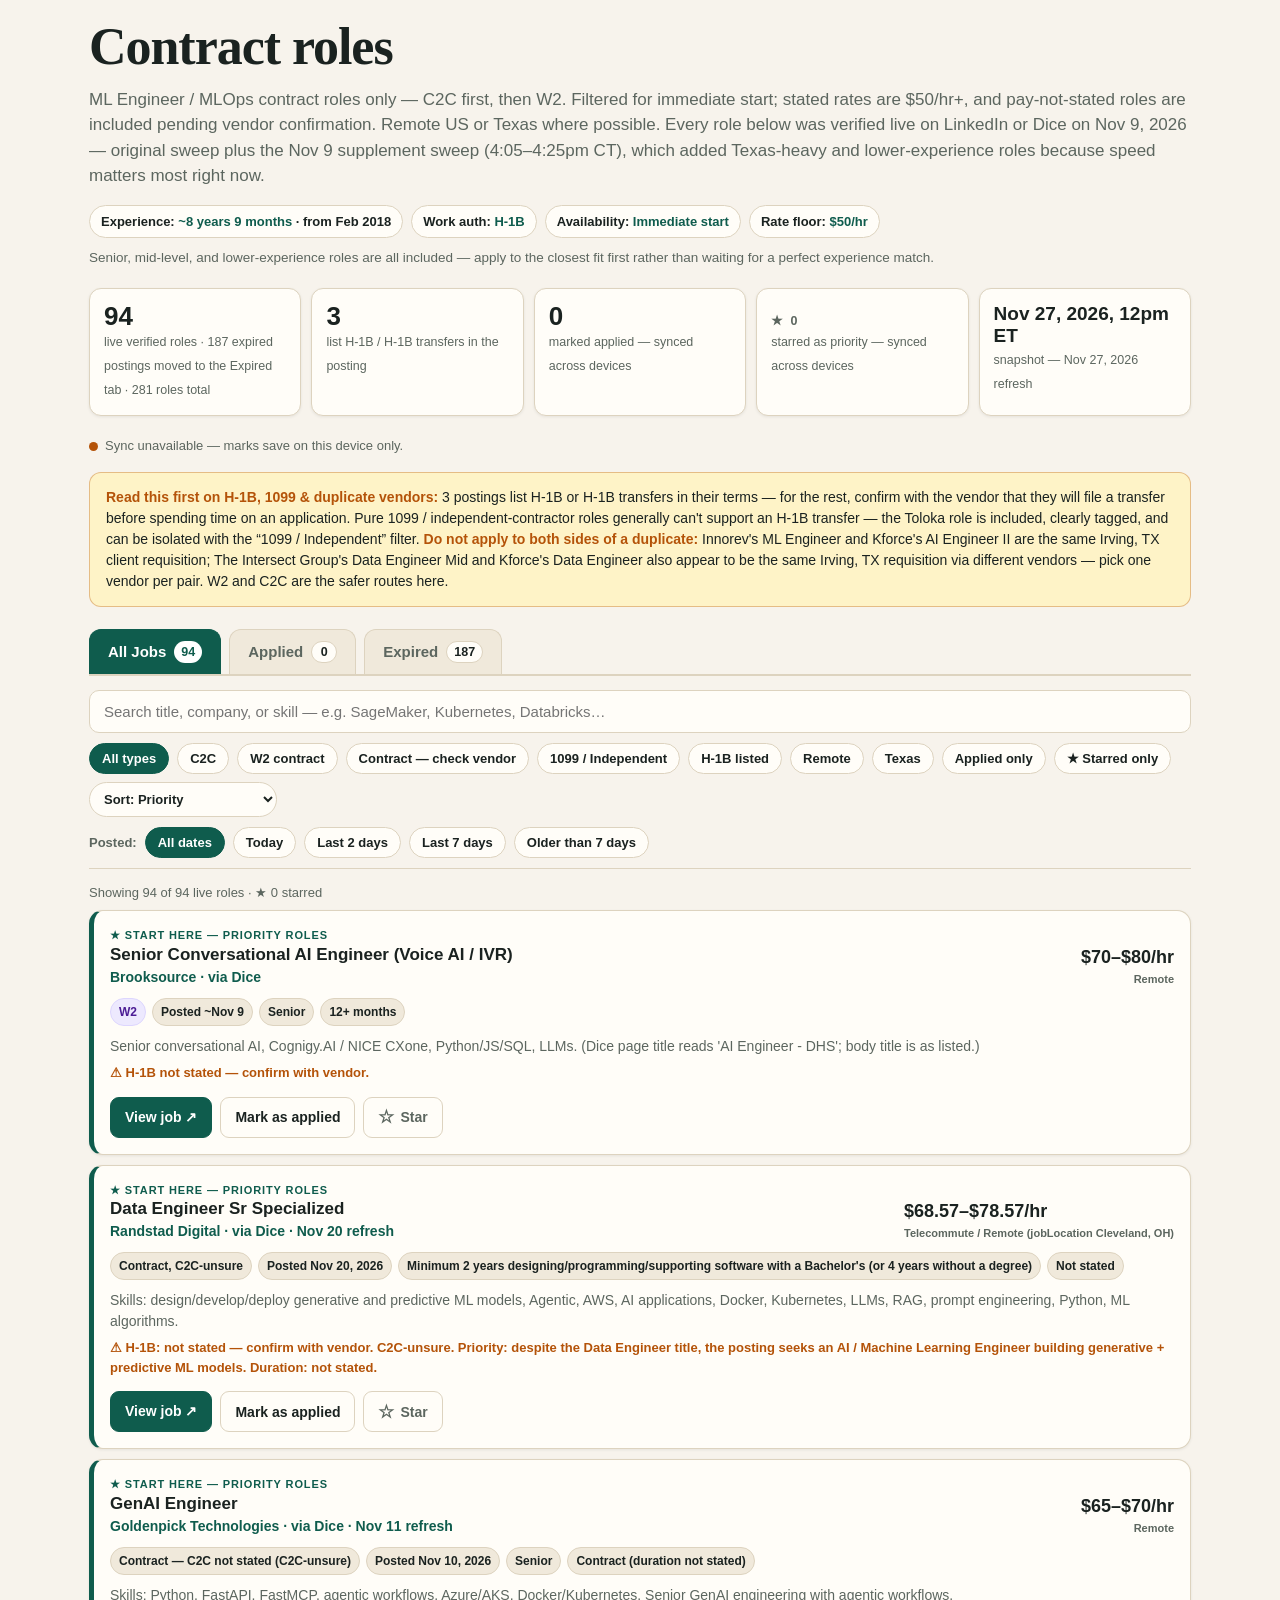
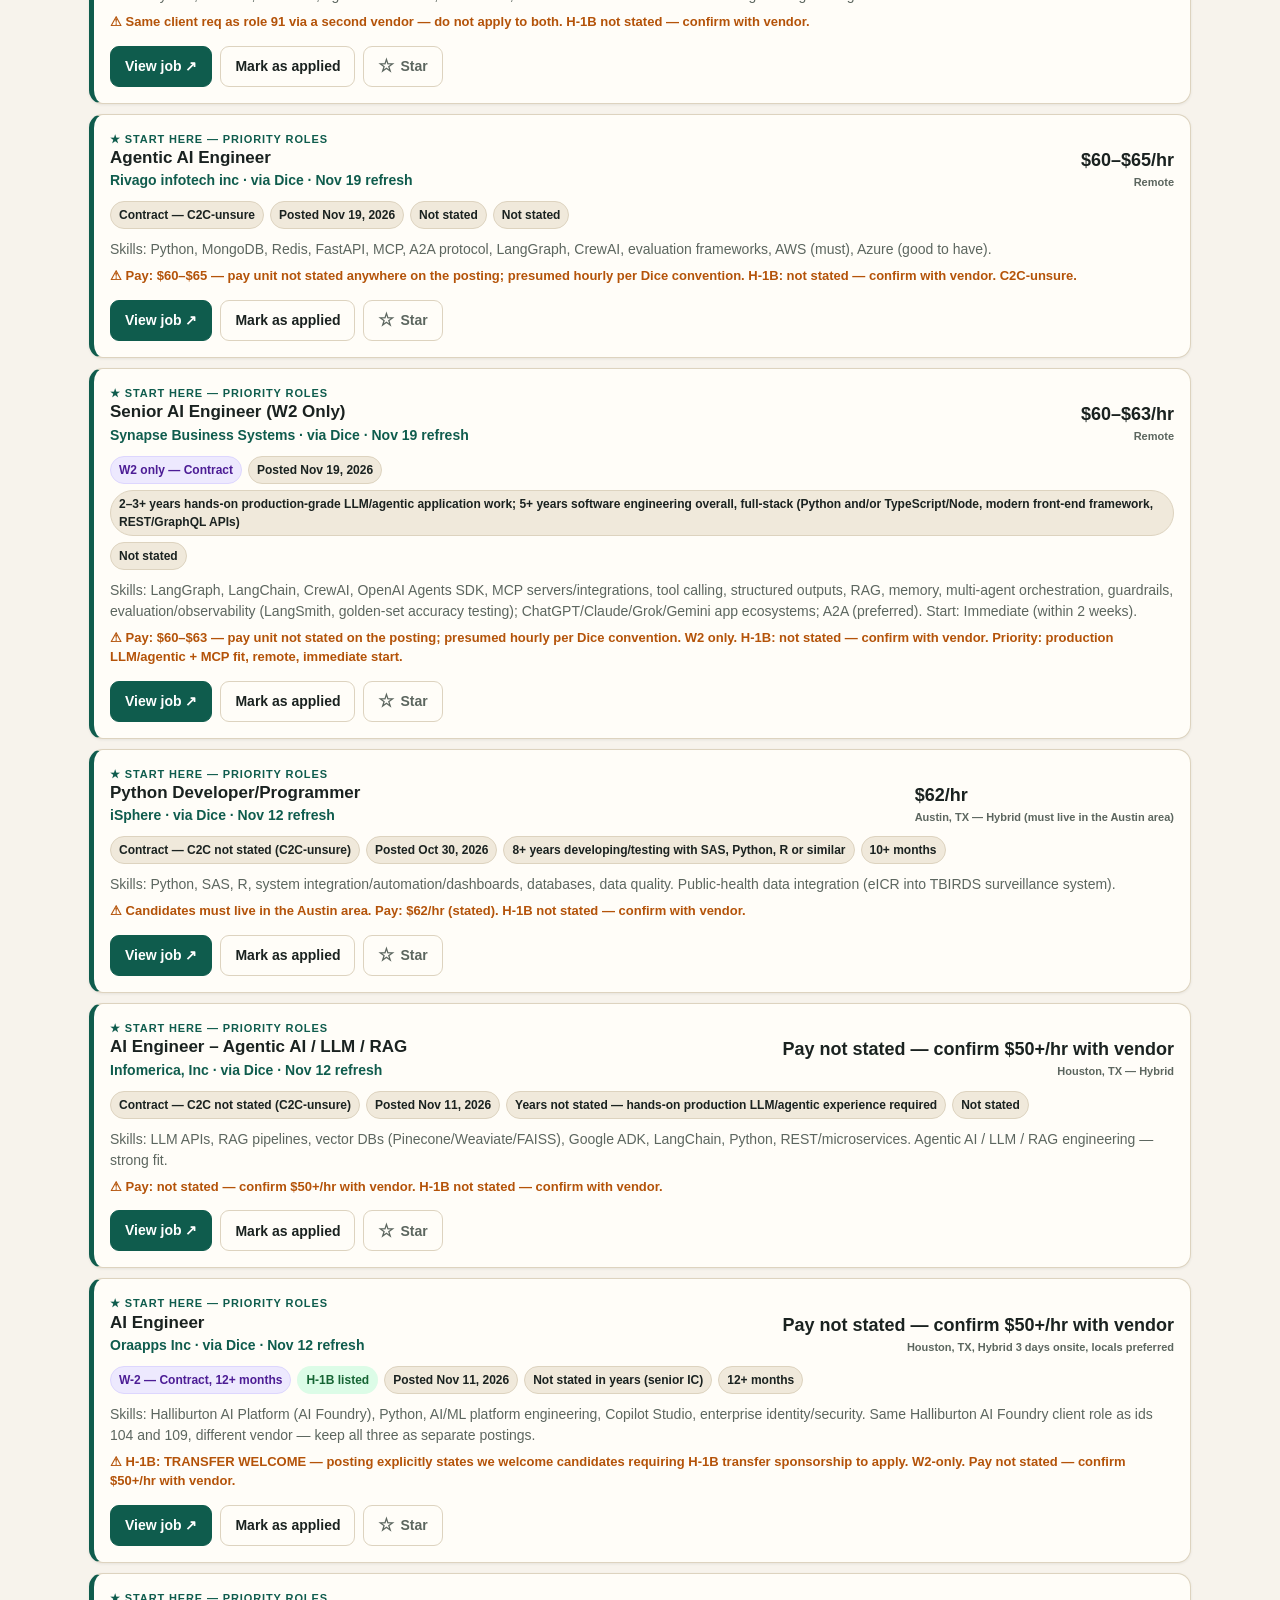
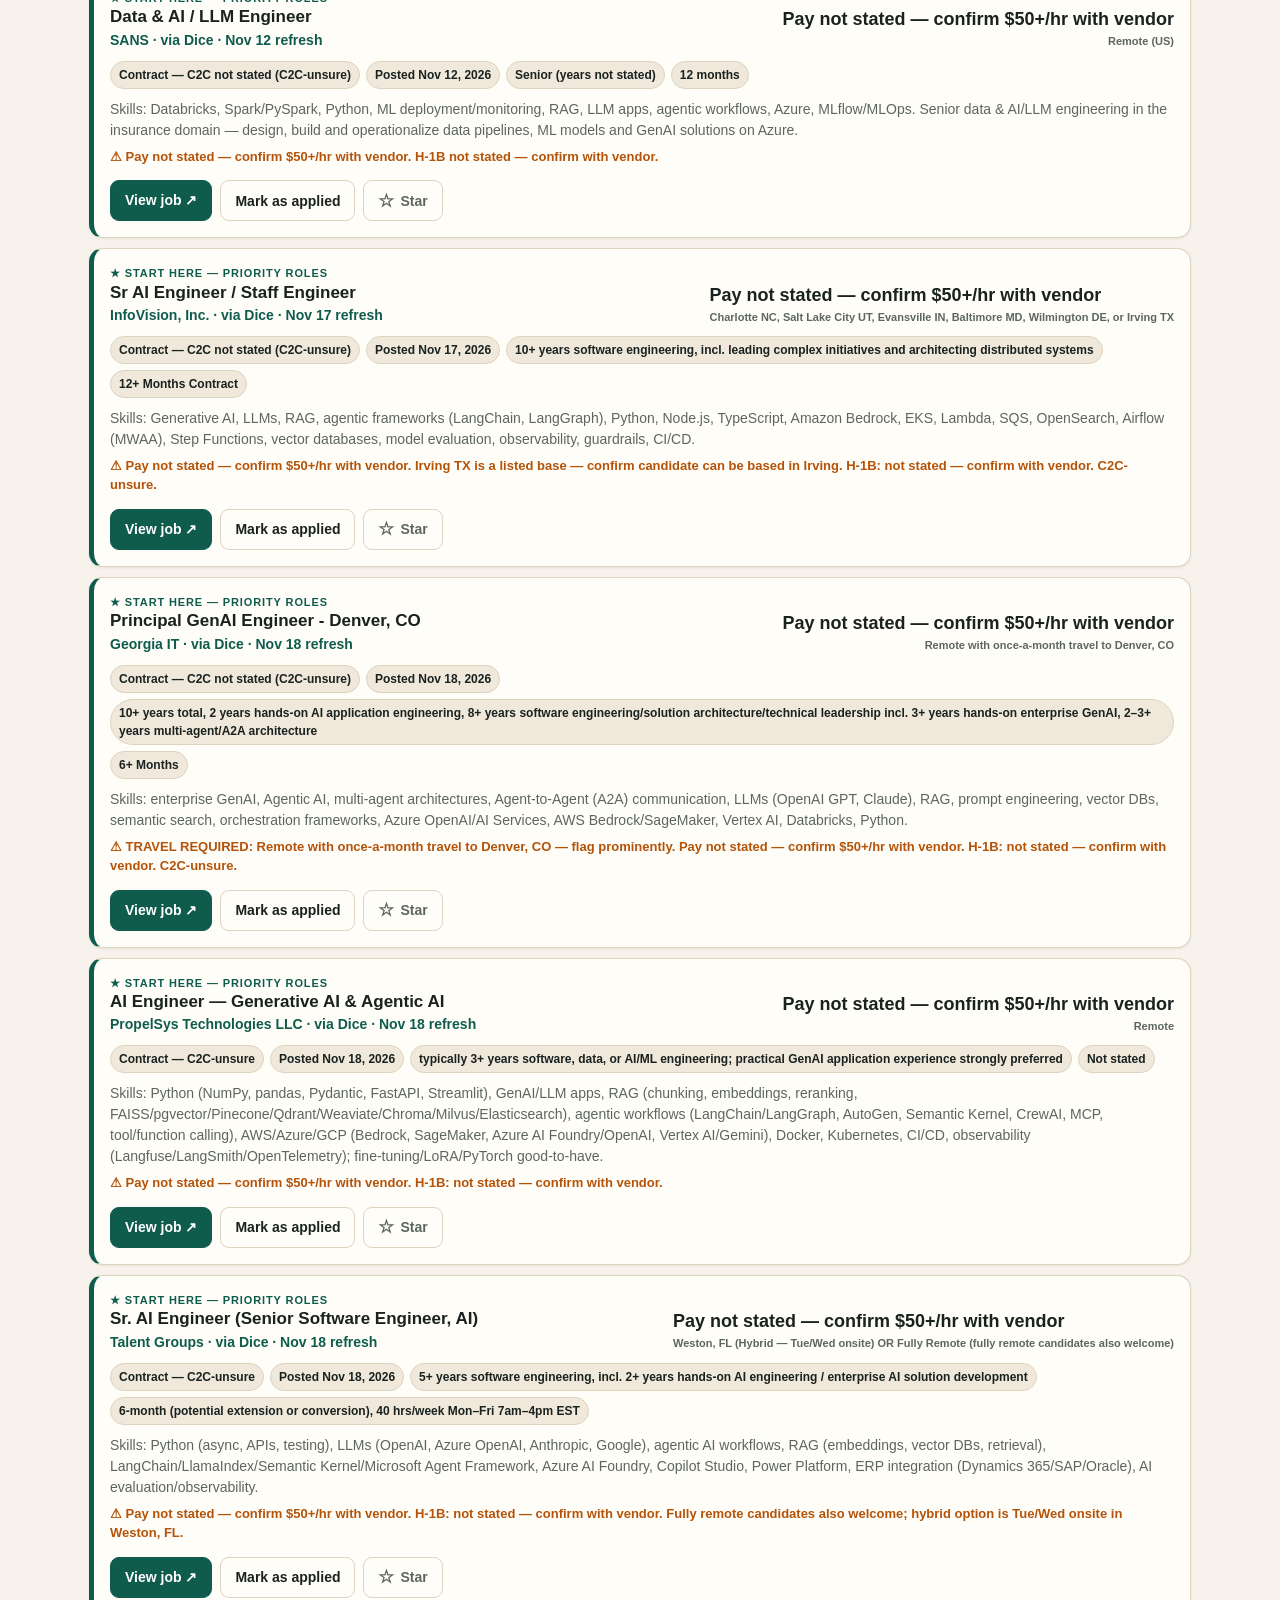
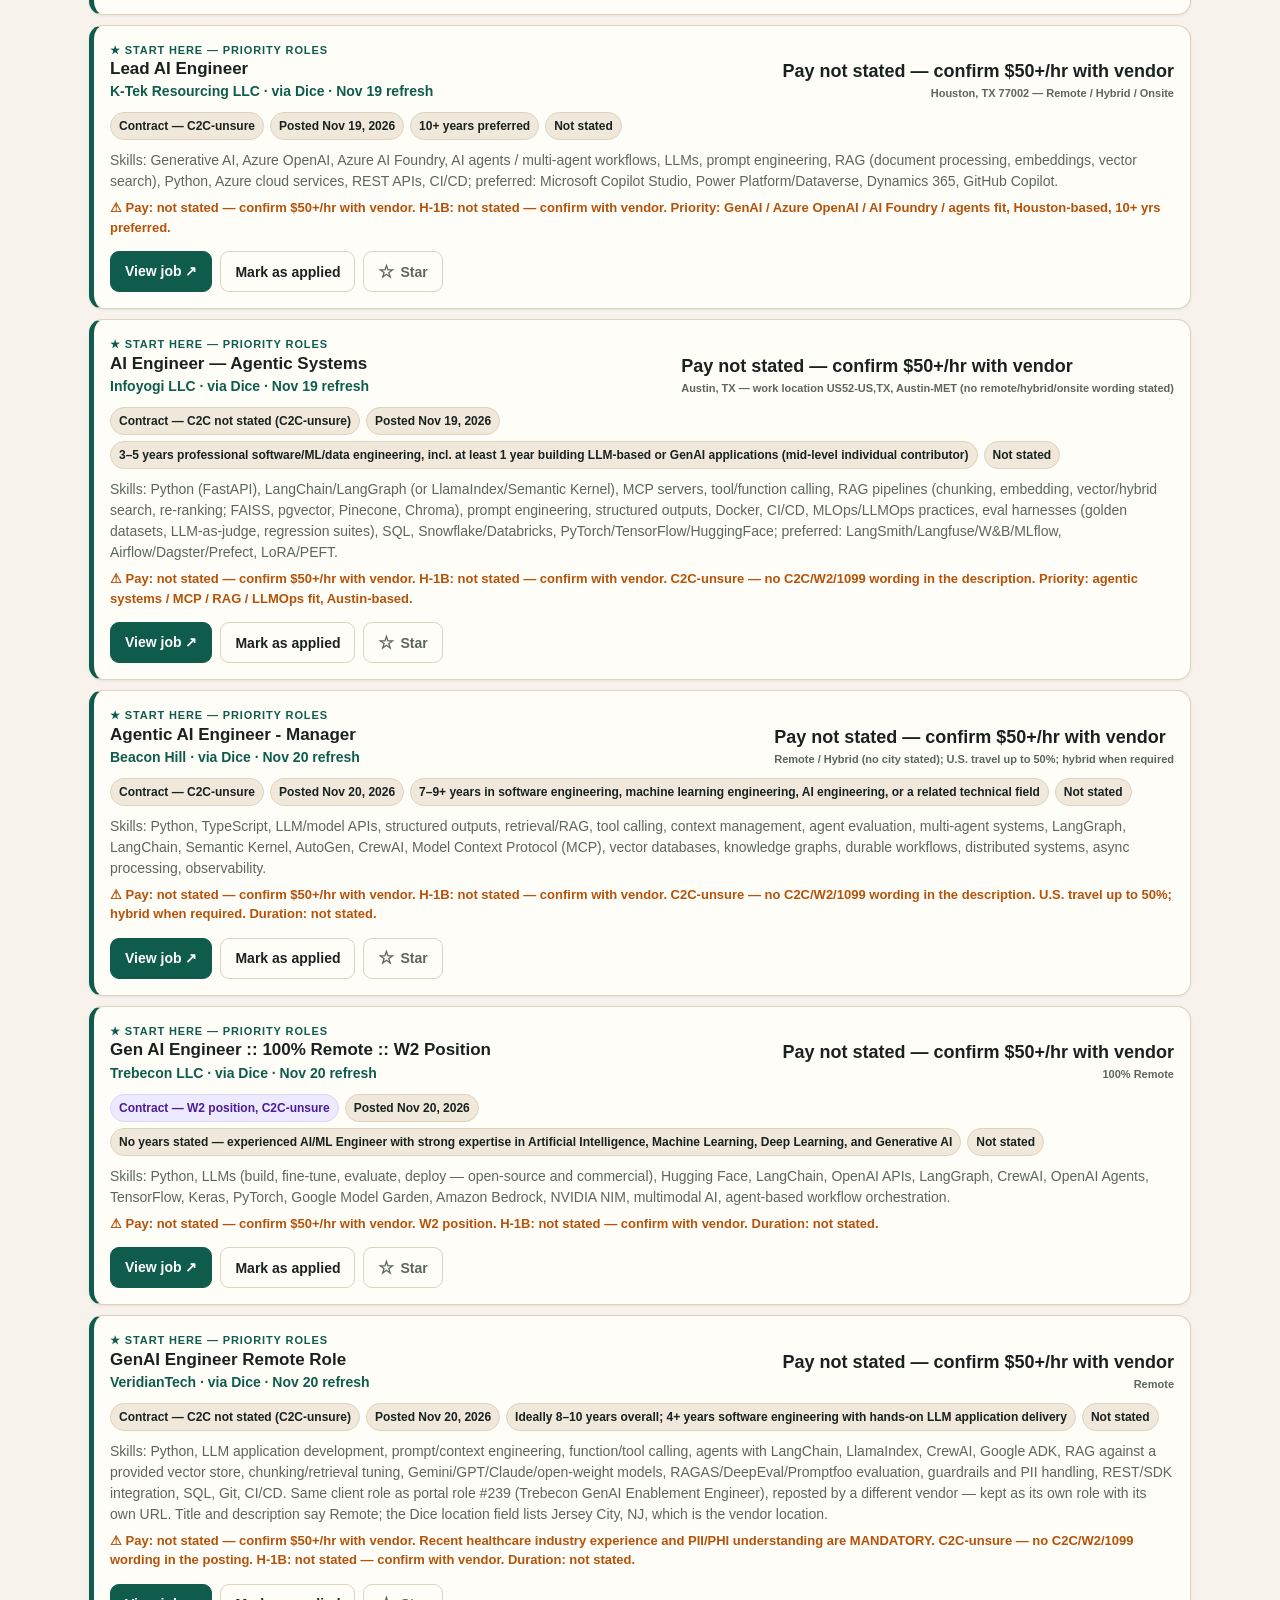
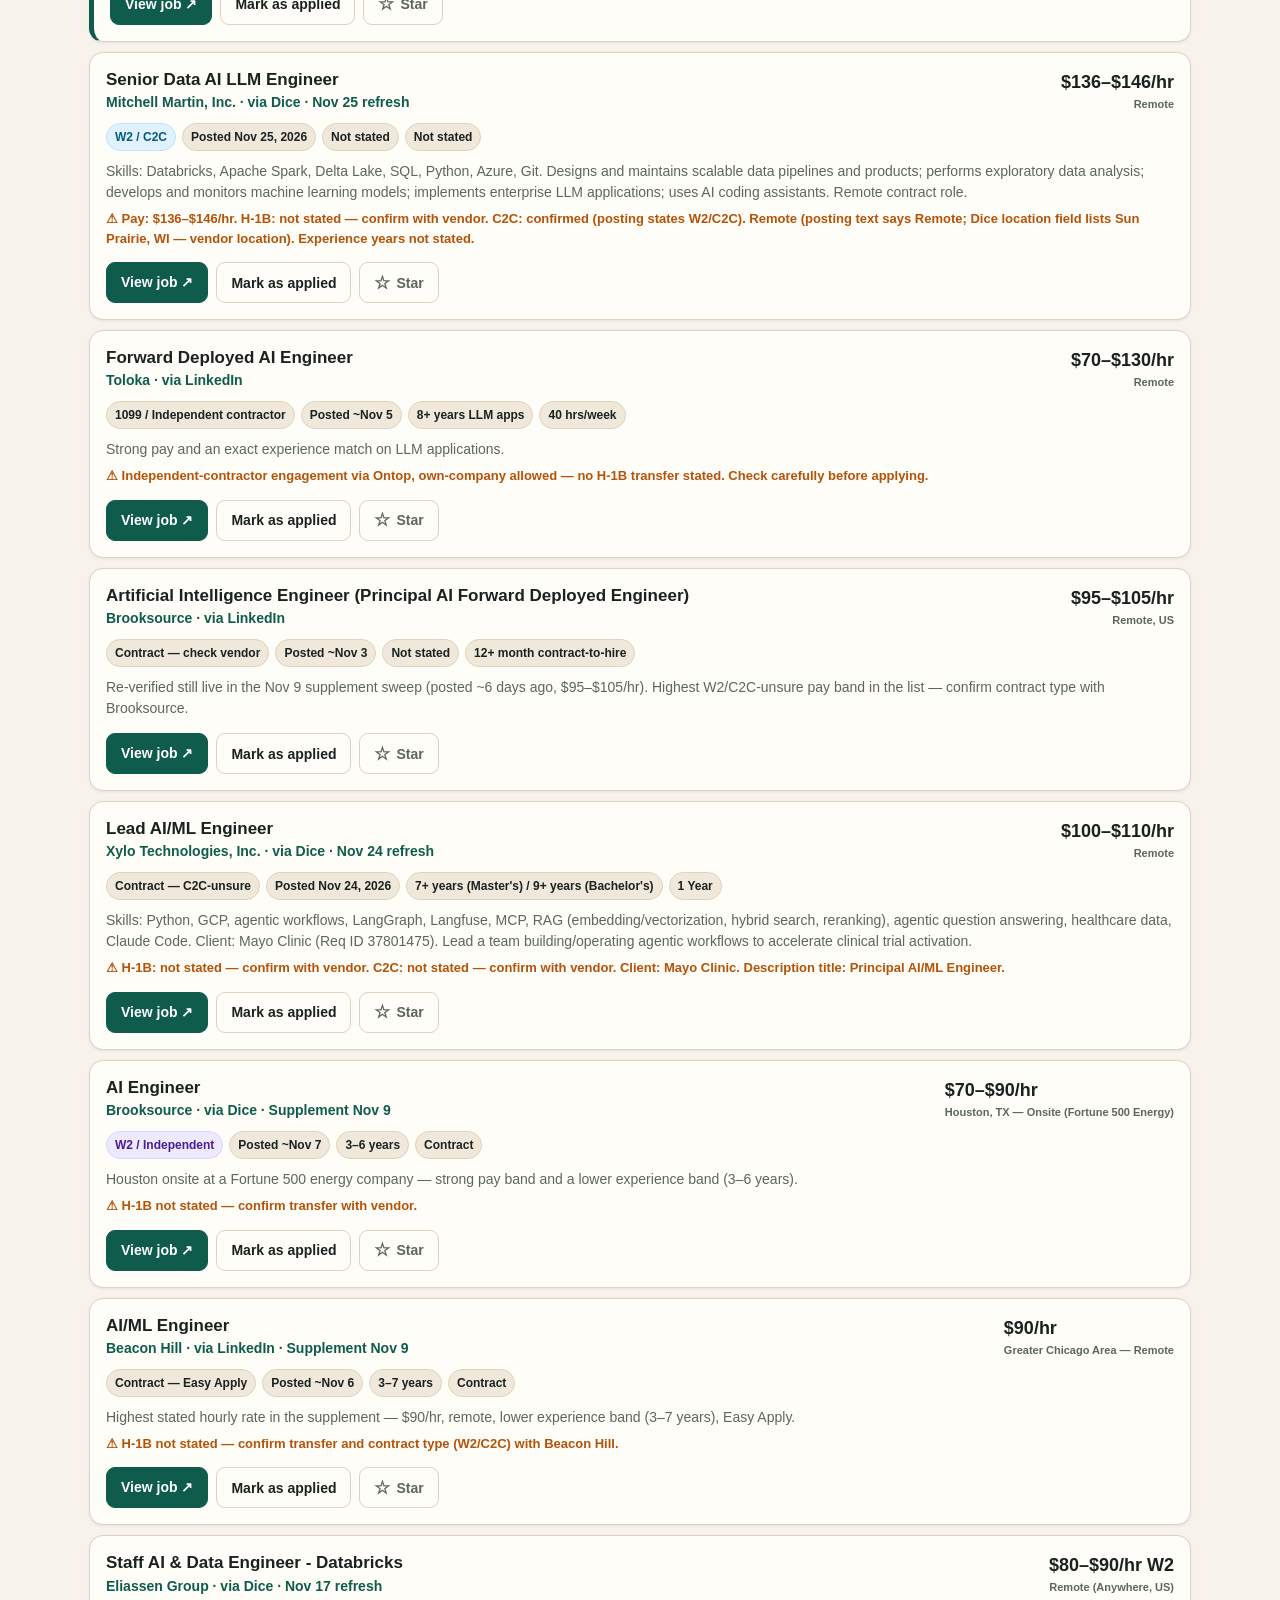
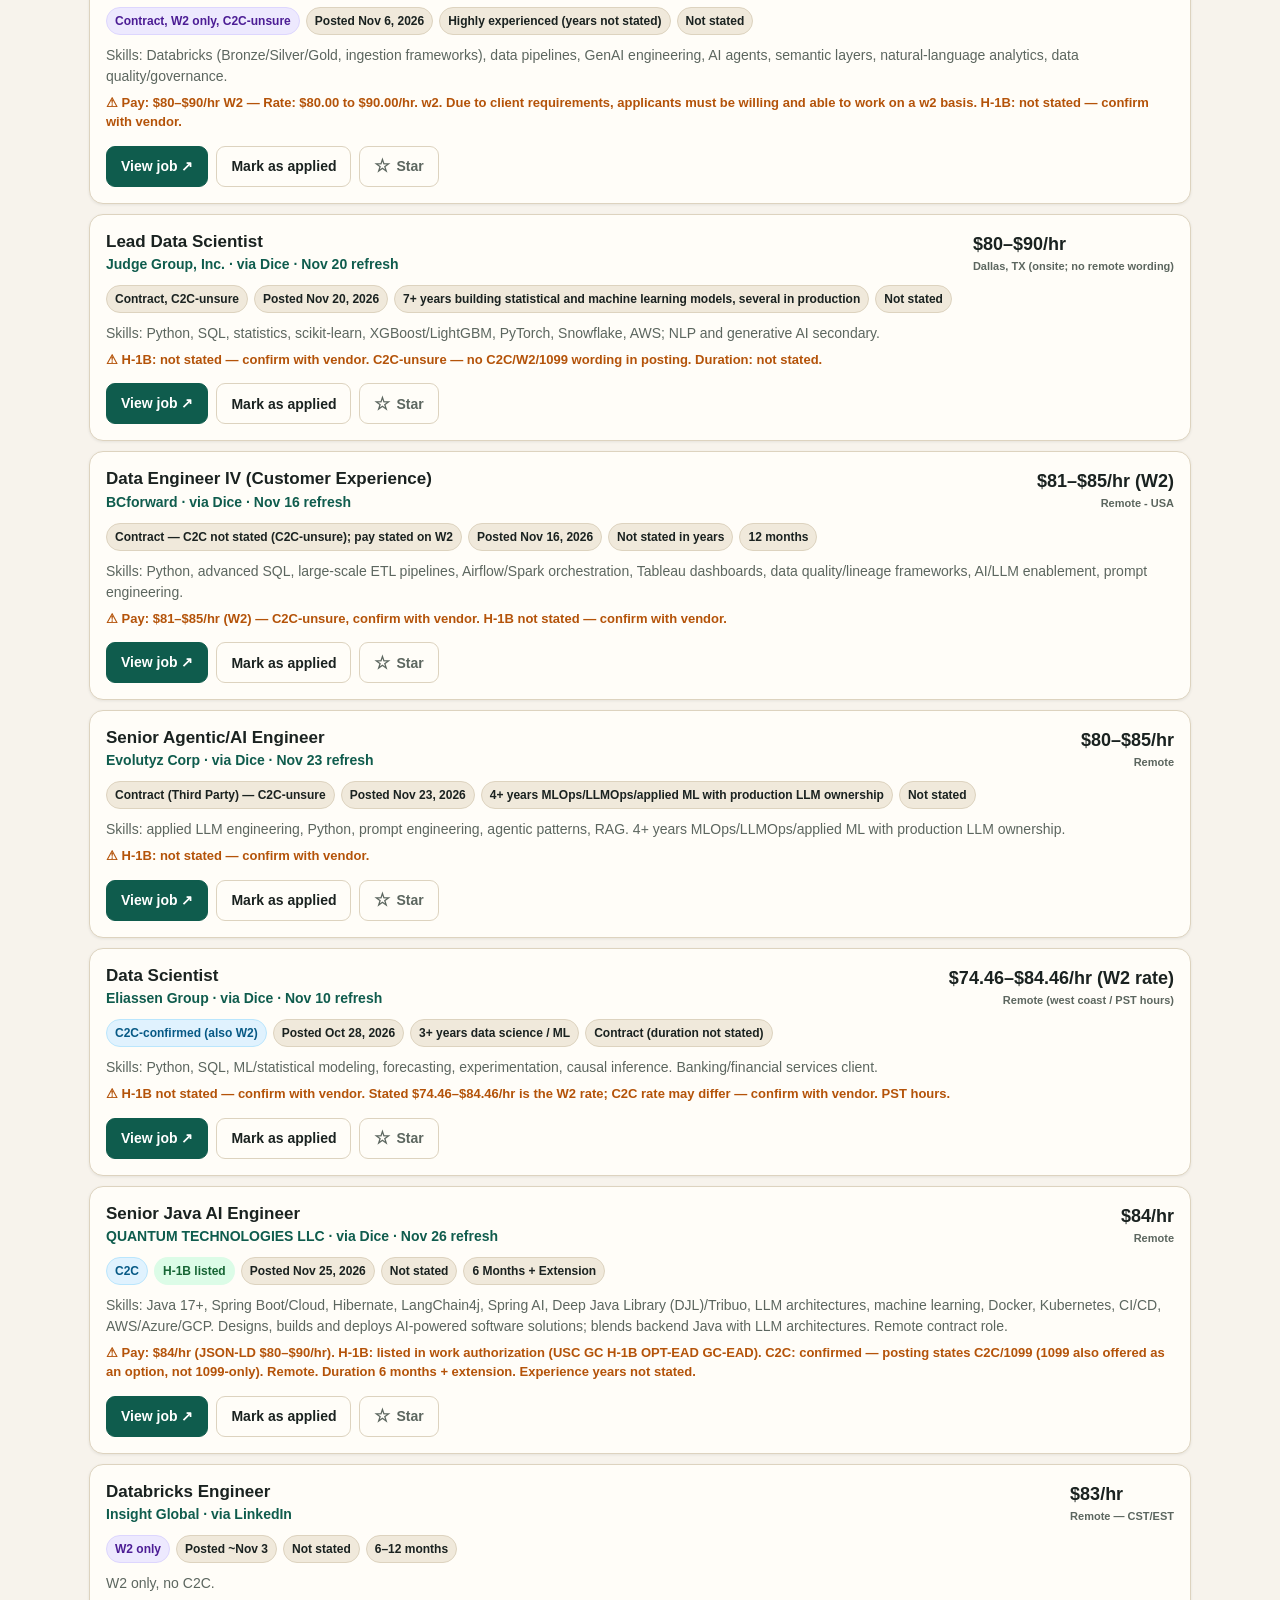
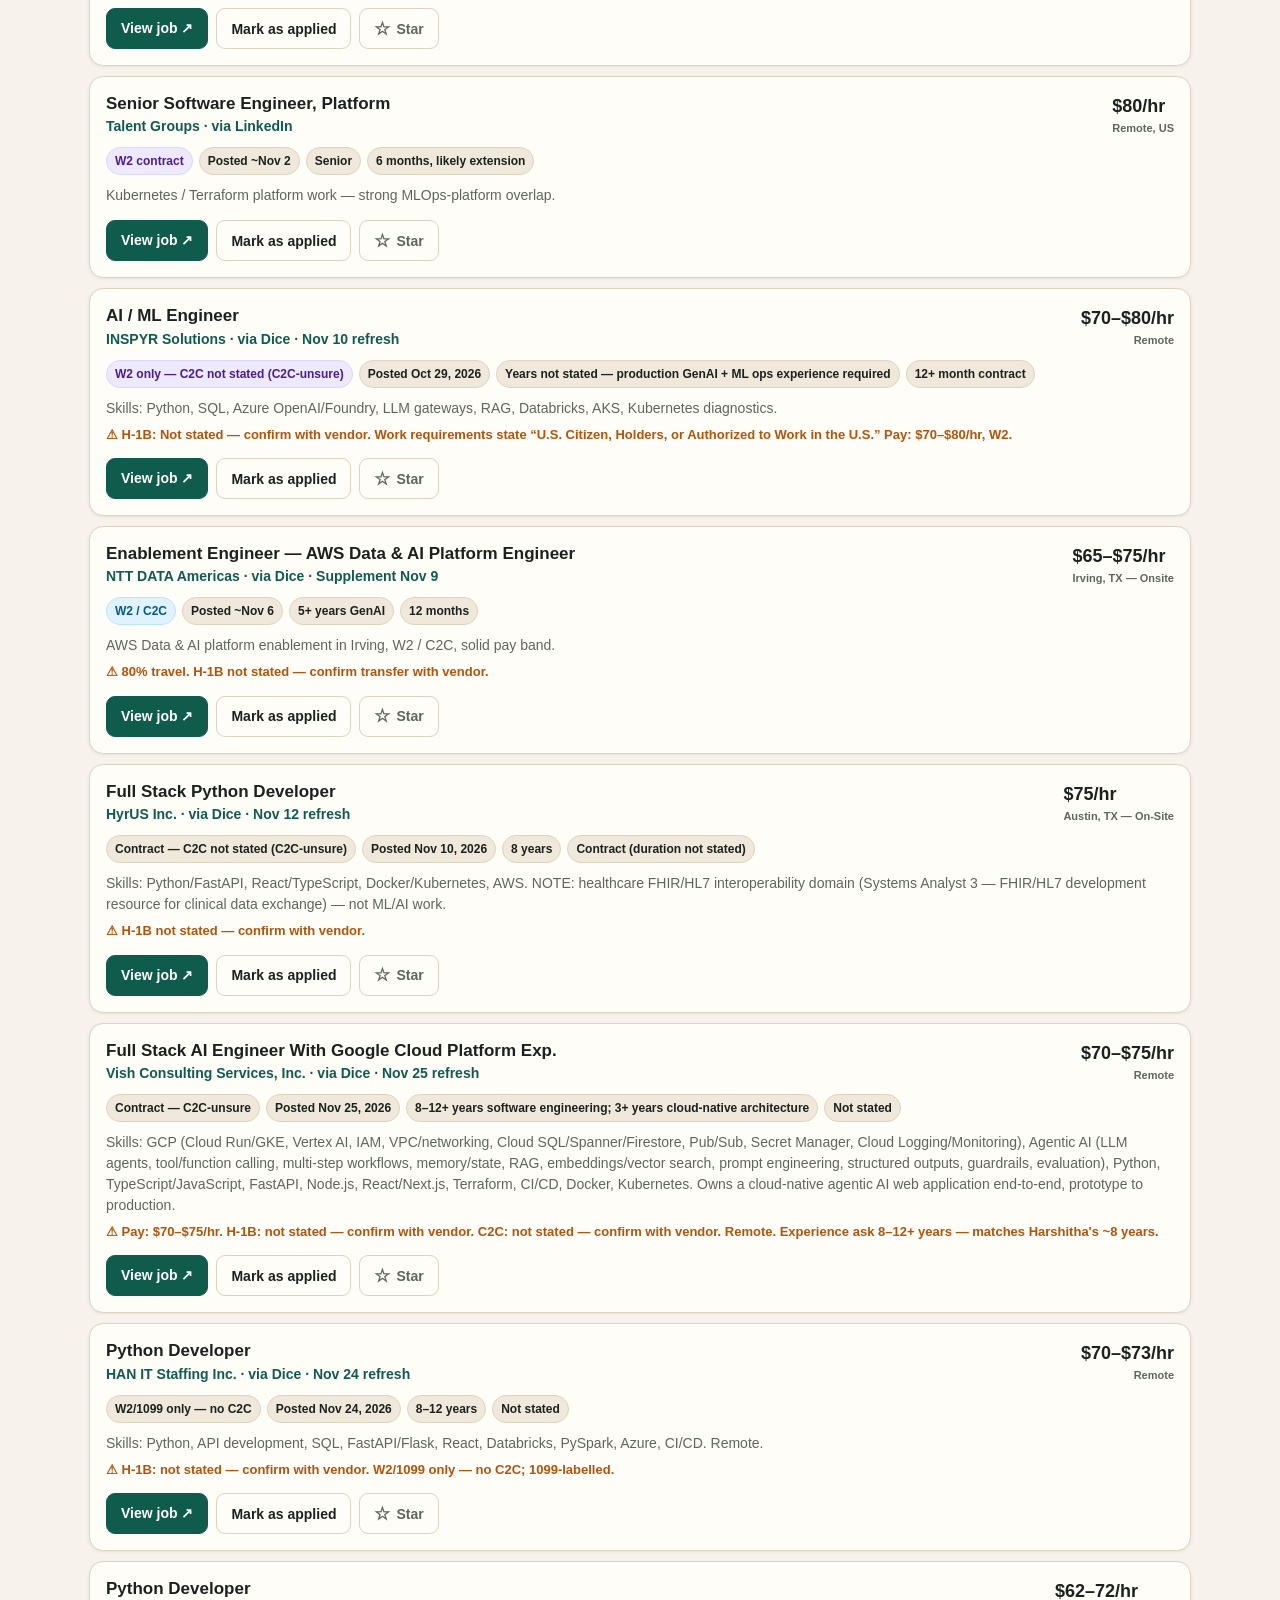
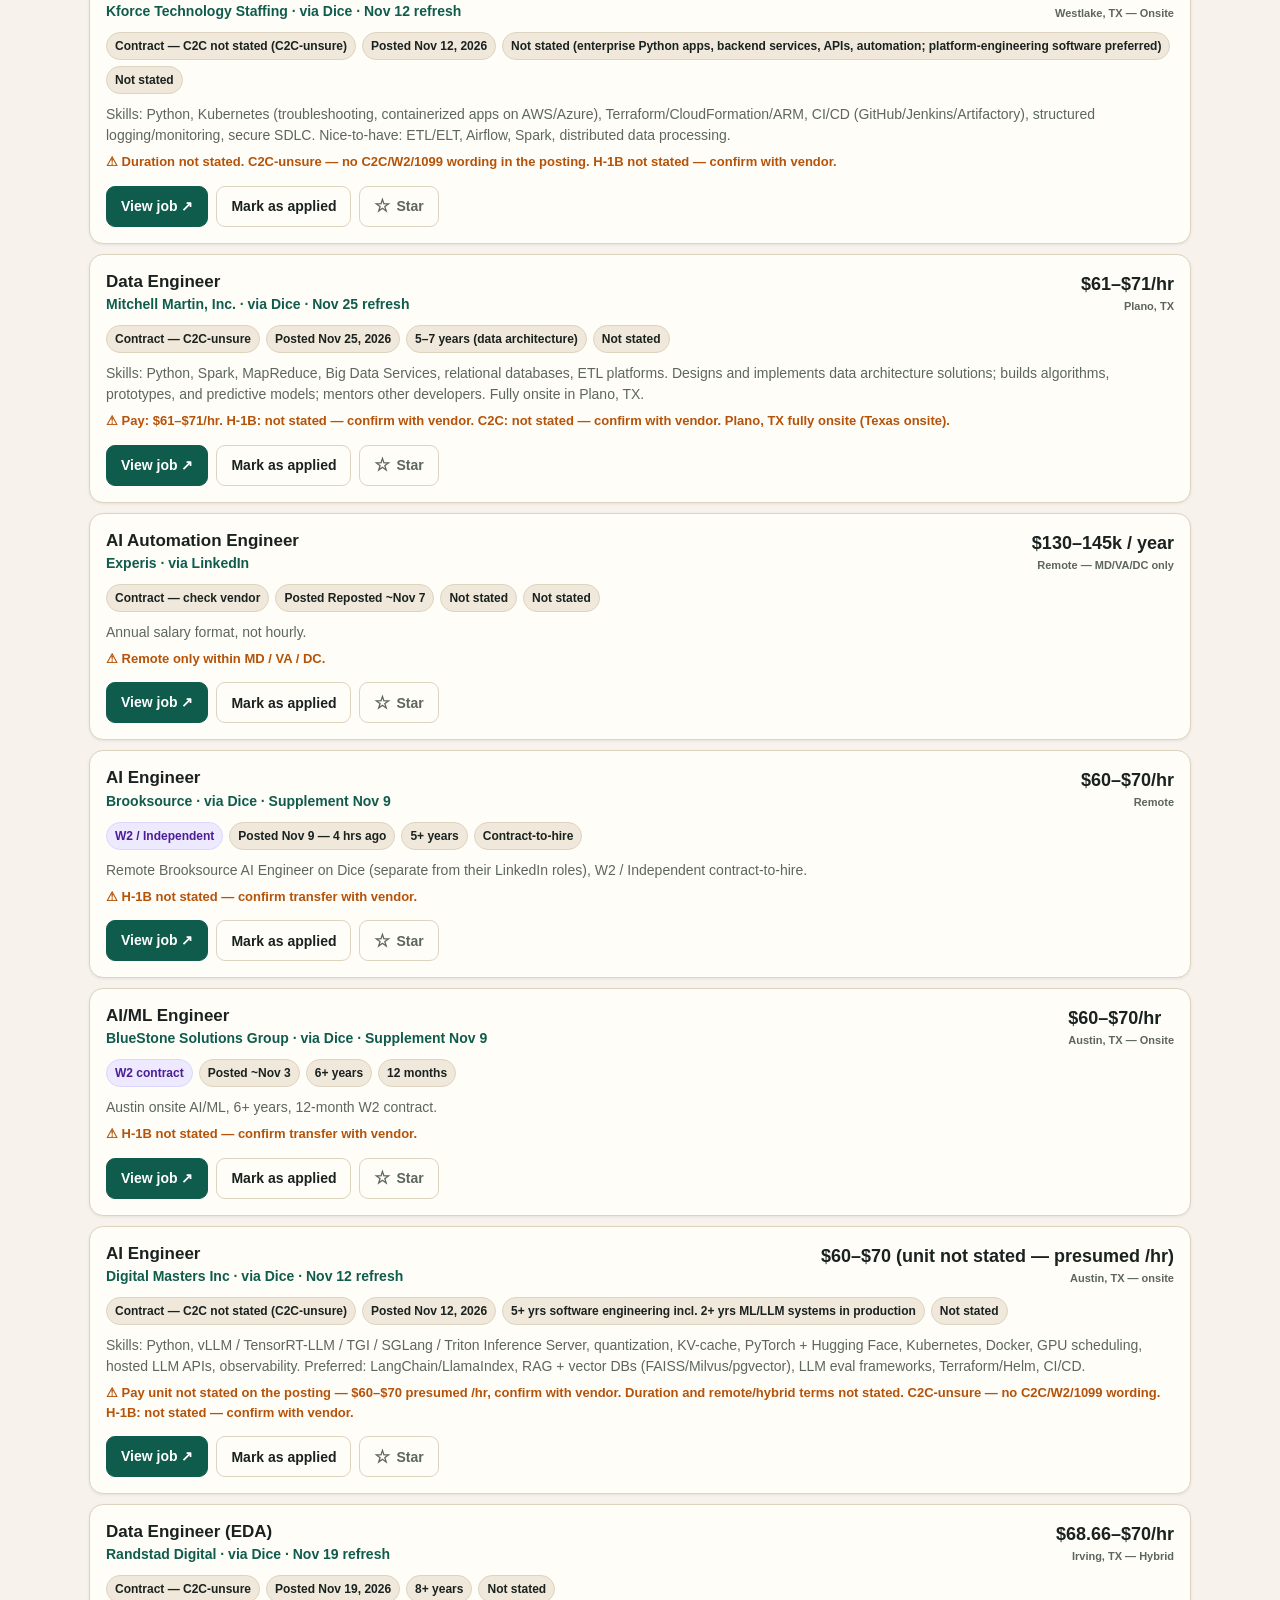
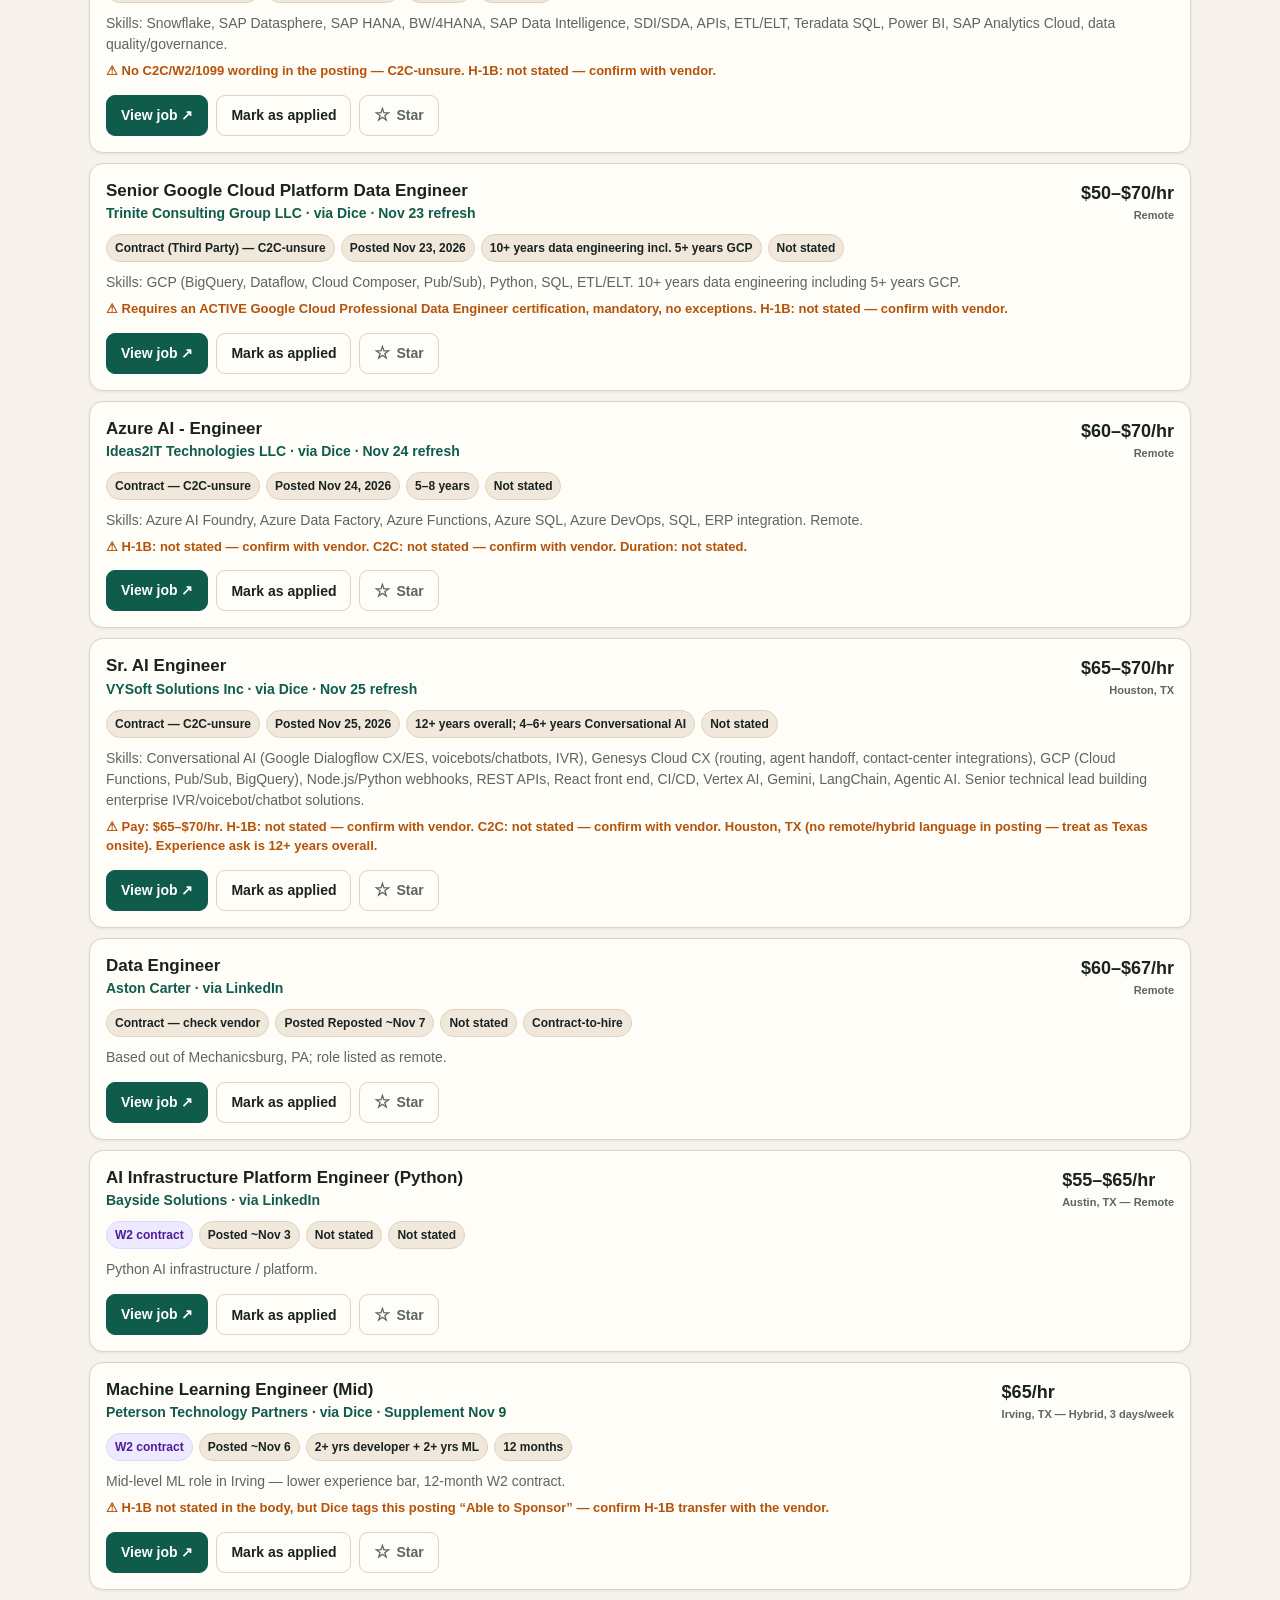
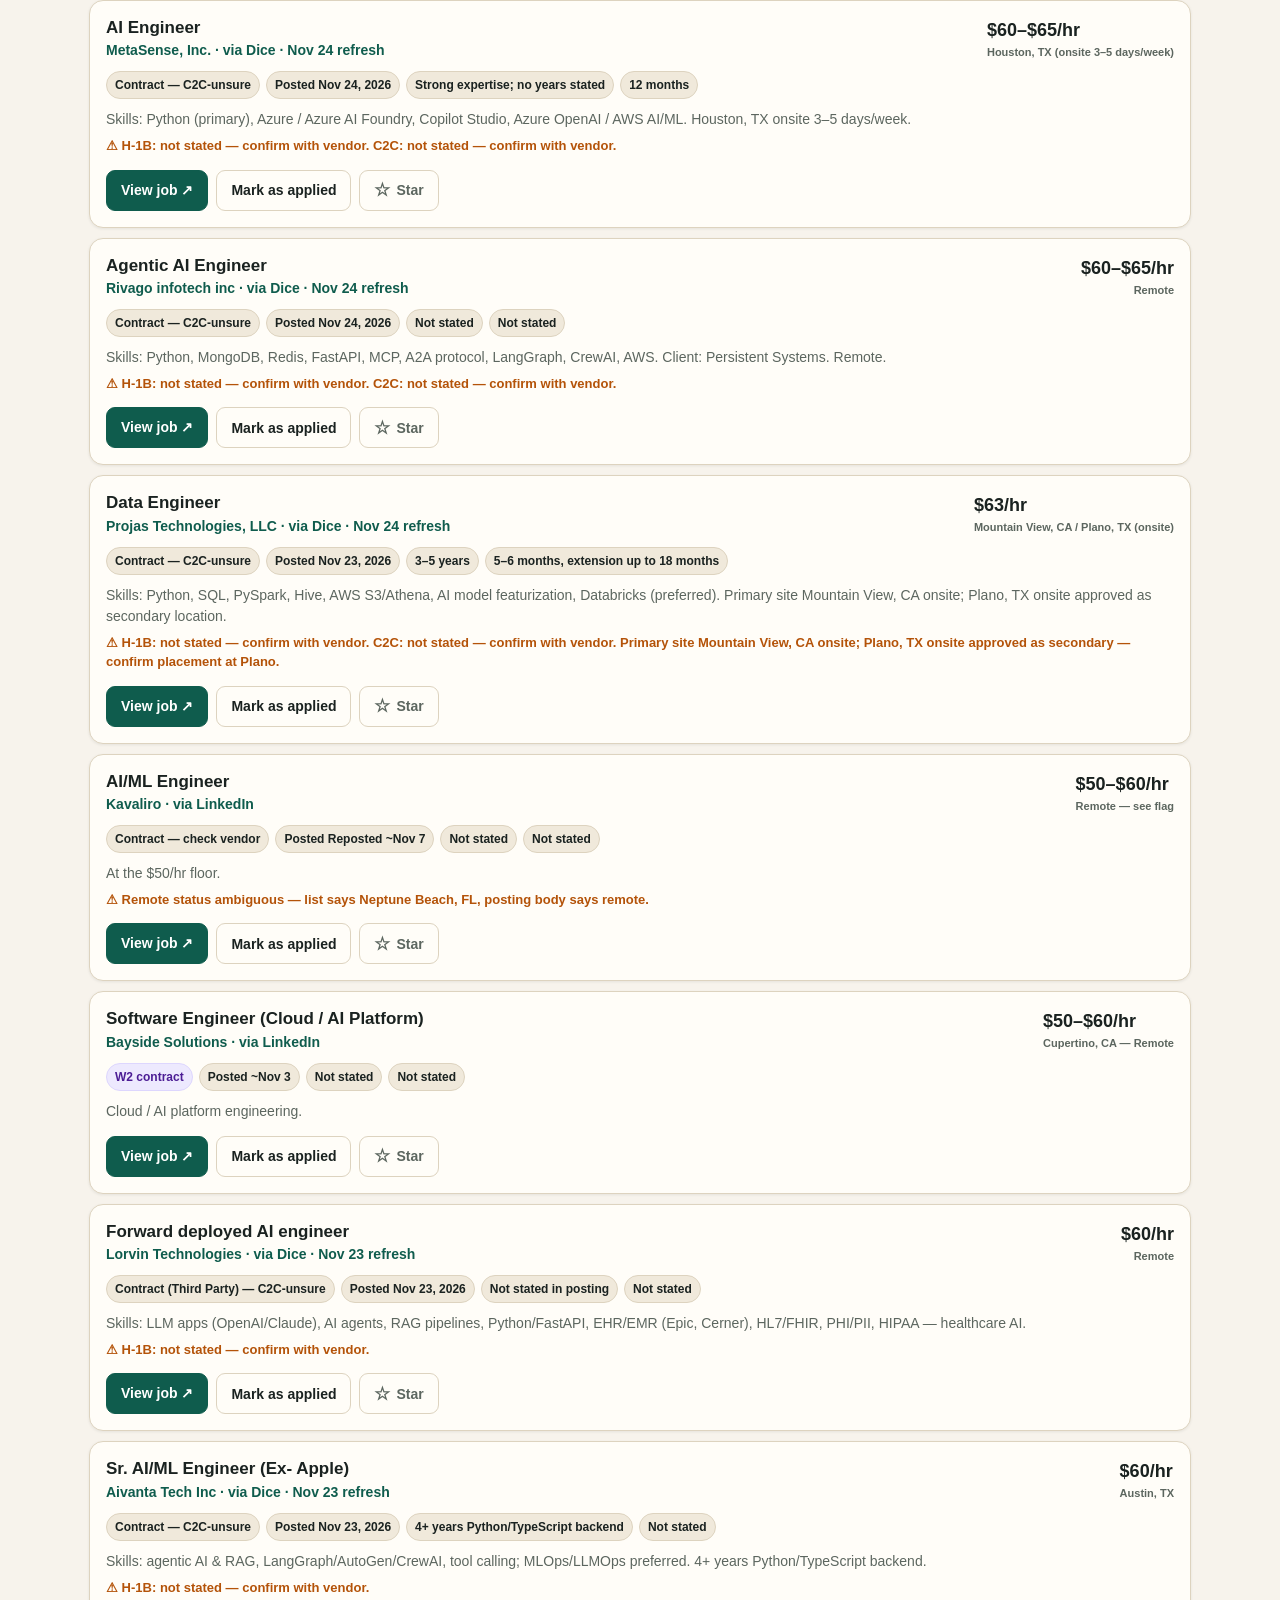
==== commit 184e9806: "Stage Nov 27, 2026 12pm ET index.html in tmp/" ====
--- a/tmp/index.html
+++ b/tmp/index.html
@@ -109,20 +109,20 @@
     </div>
     <p style="font-size:13.5px;color:var(--muted);margin:10px 0 0">Senior, mid-level, and lower-experience roles are all included — apply to the closest fit first rather than waiting for a perfect experience match.</p>
     <div class="stats">
-      <div class="stat"><b id="statTotal">95</b><span>live verified roles · 186 expired postings moved to the Expired tab · 281 roles total</span></div>
+      <div class="stat"><b id="statTotal">94</b><span>live verified roles · 187 expired postings moved to the Expired tab · 281 roles total</span></div>
       <div class="stat"><b>3</b><span>list H-1B / H-1B transfers in the posting</span></div>
       <div class="stat"><b id="statApplied">0</b><span>marked applied — synced across devices</span></div>
       <div class="stat stat-star"><b><span aria-hidden="true">★</span> <span id="statStarred">0</span></b><span>starred as priority — synced across devices</span></div>
-      <div class="stat stat-date"><b>Nov 26, 2026, 12pm ET</b><span>snapshot — Nov 26, 2026 refresh</span></div>
+      <div class="stat stat-date"><b>Nov 27, 2026, 12pm ET</b><span>snapshot — Nov 27, 2026 refresh</span></div>
     </div>
     <p class="sync-status" id="syncStatus" role="status"><span class="sync-dot" aria-hidden="true"></span><span id="syncStatusText">Sync: connecting…</span></p>
     <div class="notice"><strong>Read this first on H-1B, 1099 &amp; duplicate vendors:</strong> 3 postings list H-1B or H-1B transfers in their terms — for the rest, confirm with the vendor that they will file a transfer before spending time on an application. Pure 1099 / independent-contractor roles generally can't support an H-1B transfer — the Toloka role is included, clearly tagged, and can be isolated with the “1099 / Independent” filter. <strong>Do not apply to both sides of a duplicate:</strong> Innorev's ML Engineer and Kforce's AI Engineer II are the same Irving, TX client requisition; The Intersect Group's Data Engineer Mid and Kforce's Data Engineer also appear to be the same Irving, TX requisition via different vendors — pick one vendor per pair. W2 and C2C are the safer routes here.</div>
   </header>
 
   <nav class="view-tabs" aria-label="Job views">
-    <button class="view-tab" id="tabAll" data-view="all" role="tab" aria-selected="true">All Jobs <span class="tab-count" id="tabAllCount">95</span></button>
+    <button class="view-tab" id="tabAll" data-view="all" role="tab" aria-selected="true">All Jobs <span class="tab-count" id="tabAllCount">94</span></button>
     <button class="view-tab" id="tabApplied" data-view="applied" role="tab" aria-selected="false">Applied <span class="tab-count" id="tabAppliedCount">0</span></button>
-    <button class="view-tab" id="tabExpired" data-view="expired" role="tab" aria-selected="false">Expired <span class="tab-count" id="tabExpiredCount">186</span></button>
+    <button class="view-tab" id="tabExpired" data-view="expired" role="tab" aria-selected="false">Expired <span class="tab-count" id="tabExpiredCount">187</span></button>
   </nav>
 
   <div class="controls">
@@ -166,7 +166,7 @@
 </div>
 
 <script>
-window.PORTAL_DATA = {"snapshot": "Nov 26, 2026, 12pm ET", "totals": {"live":95,"expired":186,"total":281}, "jobs": [
+window.PORTAL_DATA = {"snapshot": "Nov 27, 2026, 12pm ET", "totals": {"live":94,"expired":187,"total":281}, "jobs": [
 {"id":1,"priority":1,"title":"AI Engineer","company":"QUANTUM TECHNOLOGIES LLC","loc":"Remote","pay":"$80–$90/hr","payNum":90,"type":"c2c","typeLabel":"C2C","h1b":true,"posted":"~Oct 29","postedISO":"2026-10-29","exp":"5+ years","dur":"6–15 months","url":"https://www.dice.com/job-detail/552bbc43-dff8-45bf-8ea2-988f9c6149a3","src":"Dice","desc":"Work authorisation lists H-1B. Highest-paying H-1B-listed C2C role in the sweep."},
 {"id":2,"priority":1,"title":"AWS AI/ML Engineer","company":"MACHINE LEARNING TECHNOLOGIES LLC","loc":"Austin, TX — Onsite","pay":"$78/hr","payNum":78,"type":"c2c","typeLabel":"C2C","h1b":true,"posted":"~Nov 8","postedISO":"2026-11-08","exp":"4+ years","dur":"8 months + extension","url":"https://www.linkedin.com/jobs/view/4487932561/","src":"LinkedIn","desc":"Closest skill match: SageMaker, Bedrock, EKS, Terraform, MLflow. Work auth lists H-1B."},
 {"id":3,"priority":1,"title":"AI Engineer — second posting","company":"QUANTUM TECHNOLOGIES LLC","loc":"Remote","pay":"$60–$65/hr","payNum":65,"type":"c2c","typeLabel":"C2C","h1b":true,"posted":"~Nov 7","postedISO":"2026-11-07","exp":"See flag","dur":"10 months","url":"https://www.dice.com/job-detail/580f6f56-983e-4904-b621-9505b9cf9ee1","src":"Dice","desc":"Work authorisation lists H-1B.","flag":"Asks 10+ years total — above the ~8 years 9 months target, worth a vendor check given the H-1B listing."},
@@ -448,7 +448,7 @@
 {"company":"Apetan Consulting","desc":"Skills: Python, machine learning, MLOps, MLflow, Kubeflow, Airflow, Docker, Kubernetes, CI/CD, AWS/Azure/GCP, data pipelines and automation. Builds, deploys, automates and maintains ML models in production; manages ML pipelines, automates model training and deployment, monitors model performance. Remote contract role.","dur":"Not stated","exp":"Not stated","flag":"Pay: not stated — confirm $50+/hr with vendor. H-1B: not stated — confirm with vendor. C2C: not stated — confirm with vendor. Remote (posting text says Remote; Dice location field lists Jackson Township, NJ — vendor location). Experience years not stated.","h1b":false,"id":279,"loc":"Remote","pay":"Pay not stated","payNum":0,"posted":"Nov 25, 2026","postedISO":"2026-11-25","src":"Dice · Nov 25 refresh","title":"MLOps Engineers / Remote","type":"unsure","typeLabel":"Contract — C2C-unsure","url":"https://www.dice.com/job-detail/4687d504-7e2e-4841-bd11-39174923419b"},
 {"company":"QUANTUM TECHNOLOGIES LLC","desc":"Skills: Java 17+, Spring Boot/Cloud, Hibernate, LangChain4j, Spring AI, Deep Java Library (DJL)/Tribuo, LLM architectures, machine learning, Docker, Kubernetes, CI/CD, AWS/Azure/GCP. Designs, builds and deploys AI-powered software solutions; blends backend Java with LLM architectures. Remote contract role.","dur":"6 Months + Extension","exp":"Not stated","flag":"Pay: $84/hr (JSON-LD $80–$90/hr). H-1B: listed in work authorization (USC GC H-1B OPT-EAD GC-EAD). C2C: confirmed — posting states C2C/1099 (1099 also offered as an option, not 1099-only). Remote. Duration 6 months + extension. Experience years not stated.","h1b":true,"id":280,"loc":"Remote","pay":"$84/hr","payNum":84,"posted":"Nov 25, 2026","postedISO":"2026-11-25","src":"Dice · Nov 26 refresh","title":"Senior Java AI Engineer","type":"c2c","typeLabel":"C2C","url":"https://www.dice.com/job-detail/1966569e-fdf3-4f13-b58a-44d24819d0e5"},
 {"company":"Codeforce 360","desc":"Skills: ServiceNow (UI Builder, Service Portal, Flow Designer, IntegrationHub, ITSM, CMDB), AI/LLM integration, agentic AI workflows, MCP patterns, prompt-based conversational interfaces, REST APIs, OAuth 2.0, webhooks. Integrates ServiceNow with enterprise AI/LLM platforms; designs agentic AI workflows and modernizes ServiceNow experiences. Austin, TX contract role.","dur":"Not stated","exp":"Not stated","flag":"Pay: $50–$55/hr (at the $50/hr floor). H-1B: not stated — confirm with vendor. C2C: not stated — confirm with vendor. Austin, TX onsite. ServiceNow-platform AI role — AI/LLM and agentic work, but ServiceNow-heavy. Duration and experience years not stated.","h1b":false,"id":281,"loc":"Austin, TX","pay":"$50–$55/hr","payNum":55,"posted":"Nov 25, 2026","postedISO":"2026-11-25","src":"Dice · Nov 26 refresh","title":"Lead ServiceNow - AI Engineer","type":"unsure","typeLabel":"Contract — C2C-unsure","url":"https://www.dice.com/job-detail/5b7a5bd9-a1ab-42ff-b2b1-07019c42a907"}
-], "expired": {"1":"Nov 12, 2026, 7:08am CT","2":"Nov 18, 2026, 1:00pm CT","3":"Nov 10, 2026, 2:08pm CT","4":"Nov 17, 2026, 1:13pm CT","6":"Nov 18, 2026, 11:05am CT","7":"Nov 10, 2026, 2:08pm CT","8":"Nov 10, 2026, 2:08pm CT","9":"Nov 16, 2026, 9:00am CT","14":"Nov 16, 2026, 11:10am CT","15":"Nov 20, 2026, 5:02pm CT","17":"Nov 11, 2026, 3:02pm CT","19":"Nov 11, 2026, 3:03pm CT","20":"Nov 10, 2026, 2:08pm CT","21":"Nov 19, 2026, 11:01am CT","22":"Nov 11, 2026, 3:04pm CT","23":"Nov 16, 2026, 11:02am CT","27":"Nov 11, 2026, 11:05am CT","28":"Nov 11, 2026, 1:05pm CT","30":"Nov 13, 2026, 11:01am CT","31":"Nov 13, 2026, 9:03am CT","33":"Nov 10, 2026, 2:08pm CT","34":"Nov 11, 2026, 5:06pm CT","36":"Nov 10, 2026, 2:08pm CT","37":"Nov 10, 2026, 2:08pm CT","38":"Nov 10, 2026, 2:08pm CT","40":"Nov 10, 2026, 2:08pm CT","43":"Nov 18, 2026, 9:09am CT","44":"Nov 23, 2026, 9:06am CT","45":"Nov 16, 2026, 11:03am CT","49":"Nov 11, 2026, 3:08pm CT","50":"Nov 19, 2026, 11:03am CT","52":"Nov 18, 2026, 7:08am CT","53":"Nov 19, 2026, 11:17am CT","55":"Nov 10, 2026, 2:08pm CT","56":"Nov 10, 2026, 2:08pm CT","58":"Nov 19, 2026, 11:03am CT","59":"Nov 10, 2026, 2:08pm CT","60":"Nov 12, 2026, 11:11am CT","61":"Nov 10, 2026, 2:08pm CT","62":"Nov 10, 2026, 2:08pm CT","63":"Nov 10, 2026, 2:08pm CT","64":"Nov 10, 2026, 2:08pm CT","65":"Nov 10, 2026, 2:08pm CT","67":"Nov 13, 2026, 1:02pm CT","68":"Nov 10, 2026, 2:08pm CT","69":"Nov 10, 2026, 2:08pm CT","70":"Nov 12, 2026, 11:11am CT","72":"Nov 12, 2026, 9:09am CT","73":"Nov 11, 2026, 11:05am CT","74":"Nov 11, 2026, 11:05am CT","75":"Nov 11, 2026, 11:05am CT","76":"Nov 11, 2026, 11:05am CT","77":"Nov 11, 2026, 11:05am CT","78":"Nov 11, 2026, 11:05am CT","79":"Nov 11, 2026, 11:05am CT","81":"Nov 17, 2026, 3:08pm CT","84":"Nov 19, 2026, 5:05pm CT","85":"Nov 13, 2026, 3:03pm CT","86":"Nov 18, 2026, 9:11am CT","88":"Nov 12, 2026, 9:09am CT","89":"Nov 12, 2026, 1:09pm CT","91":"Nov 13, 2026, 1:03pm CT","92":"Nov 12, 2026, 5:12pm CT","95":"Nov 12, 2026, 11:11am CT","98":"Nov 13, 2026, 11:04am CT","99":"Nov 13, 2026, 11:04am CT","100":"Nov 13, 2026, 11:04am CT","101":"Nov 13, 2026, 9:05am CT","102":"Nov 17, 2026, 7:10am CT","103":"Nov 23, 2026, 3:04pm CT","104":"Nov 18, 2026, 5:12pm CT","105":"Nov 23, 2026, 3:04pm CT","107":"Nov 13, 2026, 11:04am CT","108":"Nov 16, 2026, 11:07am CT","110":"Nov 16, 2026, 11:07am CT","112":"Nov 12, 2026, 11:11am CT","113":"Nov 16, 2026, 3:08pm CT","114":"Nov 13, 2026, 9:06am CT","115":"Nov 16, 2026, 1:08pm CT","117":"Nov 19, 2026, 5:06pm CT","118":"Nov 12, 2026, 3:09pm CT","120":"Nov 20, 2026, 1:07pm CT","123":"Nov 17, 2026, 11:08am CT","124":"Nov 16, 2026, 1:08pm CT","125":"Nov 13, 2026, 5:06pm CT","126":"Nov 18, 2026, 9:13am CT","129":"Nov 17, 2026, 5:11pm CT","131":"Nov 23, 2026, 3:04pm CT","132":"Nov 16, 2026, 11:08am CT","134":"Nov 16, 2026, 9:08am CT","135":"Nov 20, 2026, 9:07am CT","136":"Nov 16, 2026, 9:08am CT","137":"Nov 16, 2026, 9:08am CT","138":"Nov 16, 2026, 11:08am CT","139":"Nov 17, 2026, 7:12am CT","140":"Nov 16, 2026, 9:08am CT","141":"Nov 18, 2026, 11:10am CT","143":"Nov 16, 2026, 11:08am CT","145":"Nov 18, 2026, 5:12pm CT","146":"Nov 20, 2026, 9:07am CT","148":"Nov 18, 2026, 1:05pm CT","149":"Nov 16, 2026, 3:10pm CT","150":"Nov 16, 2026, 11:08am CT","153":"Nov 16, 2026, 5:09pm CT","154":"Nov 18, 2026, 1:05pm CT","155":"Nov 17, 2026, 9:10am CT","158":"Nov 17, 2026, 9:10am CT","159":"Nov 17, 2026, 1:09pm CT","160":"Nov 16, 2026, 5:10pm CT","162":"Nov 19, 2026, 7:08am CT","164":"Nov 18, 2026, 5:13pm CT","166":"Nov 19, 2026, 7:08am CT","167":"Nov 18, 2026, 9:14am CT","168":"Nov 18, 2026, 9:14am CT","169":"Nov 19, 2026, 5:07pm CT","170":"Nov 18, 2026, 9:14am CT","171":"Nov 23, 2026, 11:05am CT","172":"Nov 20, 2026, 9:08am CT","173":"Nov 19, 2026, 11:05am CT","175":"Nov 18, 2026, 11:11am CT","178":"Nov 17, 2026, 1:10pm CT","179":"Nov 18, 2026, 9:15am CT","180":"Nov 17, 2026, 5:13pm CT","183":"Nov 17, 2026, 3:13pm CT","184":"Nov 18, 2026, 5:13pm CT","185":"Nov 18, 2026, 5:13pm CT","187":"Nov 19, 2026, 3:06pm CT","190":"Nov 19, 2026, 3:06pm CT","191":"Nov 18, 2026, 9:15am CT","192":"Nov 21, 2026, 9:05am CT","193":"Nov 19, 2026, 9:07am CT","194":"Nov 23, 2026, 11:06am CT","195":"Nov 18, 2026, 5:13pm CT","196":"Nov 19, 2026, 3:06pm CT","197":"Nov 18, 2026, 5:13pm CT","198":"Nov 18, 2026, 3:05pm CT","199":"Nov 23, 2026, 9:09am CT","202":"Nov 19, 2026, 7:08am CT","204":"Nov 19, 2026, 11:06am CT","206":"Nov 19, 2026, 5:07pm CT","207":"Nov 19, 2026, 9:07am CT","210":"Nov 20, 2026, 9:08am CT","211":"Nov 23, 2026, 1:06pm CT","212":"Nov 20, 2026, 9:08am CT","213":"Nov 19, 2026, 1:08pm CT","215":"Nov 19, 2026, 1:08pm CT","217":"Nov 20, 2026, 5:07pm CT","220":"Nov 19, 2026, 5:07pm CT","223":"Nov 20, 2026, 5:07pm CT","228":"Nov 23, 2026, 1:06pm CT","230":"Nov 20, 2026, 3:06pm CT","232":"Nov 20, 2026, 3:07pm CT","234":"Nov 23, 2026, 11:06am CT","248":"Nov 23, 2026, 3:06pm CT","83":"Nov 23, 2026, 5:04pm CT","128":"Nov 23, 2026, 5:05pm CT","238":"Nov 23, 2026, 5:06pm CT","239":"Nov 23, 2026, 5:06pm CT","5":"Nov 24, 2026, 7:02am CT","106":"Nov 24, 2026, 9:07am CT","233":"Nov 24, 2026, 9:09am CT","242":"Nov 24, 2026, 9:10am CT","247":"Nov 24, 2026, 9:10am CT","249":"Nov 24, 2026, 9:10am CT","201":"Nov 24, 2026, 11:06am CT","203":"Nov 24, 2026, 11:06am CT","221":"Nov 24, 2026, 11:06am CT","235":"Nov 24, 2026, 11:06am CT","176":"Nov 24, 2026, 1:06pm CT","254":"Nov 24, 2026, 1:07pm CT","57":"Nov 24, 2026, 3:03pm CT","224":"Nov 24, 2026, 3:06pm CT","260":"Nov 24, 2026, 3:07pm CT","243":"Nov 24, 2026, 5:10pm CT","144":"Nov 25, 2026, 7:09am CT","163":"Nov 25, 2026, 7:09am CT","261":"Nov 25, 2026, 9:11am CT","262":"Nov 25, 2026, 9:11am CT","119":"Expired Nov 25, 2026, 11:05am CT — posting removed","156":"Expired Nov 25, 2026, 11:06am CT — posting removed","237":"Expired Nov 25, 2026, 11:08am CT — posting removed","256":"Expired Nov 25, 2026, 11:09am CT — posting removed","264":"Expired Nov 25, 2026, 11:09am CT — posting removed","96":"Expired Nov 25, 2026, 1:03pm CT — posting removed","93":"Expired Nov 26, 2026, 11:03am CT — posting removed","257":"Expired Nov 26, 2026, 11:07am CT — posting removed"}};
+], "expired": {"1":"Nov 12, 2026, 7:08am CT","2":"Nov 18, 2026, 1:00pm CT","3":"Nov 10, 2026, 2:08pm CT","4":"Nov 17, 2026, 1:13pm CT","6":"Nov 18, 2026, 11:05am CT","7":"Nov 10, 2026, 2:08pm CT","8":"Nov 10, 2026, 2:08pm CT","9":"Nov 16, 2026, 9:00am CT","14":"Nov 16, 2026, 11:10am CT","15":"Nov 20, 2026, 5:02pm CT","17":"Nov 11, 2026, 3:02pm CT","19":"Nov 11, 2026, 3:03pm CT","20":"Nov 10, 2026, 2:08pm CT","21":"Nov 19, 2026, 11:01am CT","22":"Nov 11, 2026, 3:04pm CT","23":"Nov 16, 2026, 11:02am CT","27":"Nov 11, 2026, 11:05am CT","28":"Nov 11, 2026, 1:05pm CT","30":"Nov 13, 2026, 11:01am CT","31":"Nov 13, 2026, 9:03am CT","33":"Nov 10, 2026, 2:08pm CT","34":"Nov 11, 2026, 5:06pm CT","36":"Nov 10, 2026, 2:08pm CT","37":"Nov 10, 2026, 2:08pm CT","38":"Nov 10, 2026, 2:08pm CT","40":"Nov 10, 2026, 2:08pm CT","43":"Nov 18, 2026, 9:09am CT","44":"Nov 23, 2026, 9:06am CT","45":"Nov 16, 2026, 11:03am CT","49":"Nov 11, 2026, 3:08pm CT","50":"Nov 19, 2026, 11:03am CT","52":"Nov 18, 2026, 7:08am CT","53":"Nov 19, 2026, 11:17am CT","55":"Nov 10, 2026, 2:08pm CT","56":"Nov 10, 2026, 2:08pm CT","58":"Nov 19, 2026, 11:03am CT","59":"Nov 10, 2026, 2:08pm CT","60":"Nov 12, 2026, 11:11am CT","61":"Nov 10, 2026, 2:08pm CT","62":"Nov 10, 2026, 2:08pm CT","63":"Nov 10, 2026, 2:08pm CT","64":"Nov 10, 2026, 2:08pm CT","65":"Nov 10, 2026, 2:08pm CT","67":"Nov 13, 2026, 1:02pm CT","68":"Nov 10, 2026, 2:08pm CT","69":"Nov 10, 2026, 2:08pm CT","70":"Nov 12, 2026, 11:11am CT","72":"Nov 12, 2026, 9:09am CT","73":"Nov 11, 2026, 11:05am CT","74":"Nov 11, 2026, 11:05am CT","75":"Nov 11, 2026, 11:05am CT","76":"Nov 11, 2026, 11:05am CT","77":"Nov 11, 2026, 11:05am CT","78":"Nov 11, 2026, 11:05am CT","79":"Nov 11, 2026, 11:05am CT","81":"Nov 17, 2026, 3:08pm CT","84":"Nov 19, 2026, 5:05pm CT","85":"Nov 13, 2026, 3:03pm CT","86":"Nov 18, 2026, 9:11am CT","88":"Nov 12, 2026, 9:09am CT","89":"Nov 12, 2026, 1:09pm CT","91":"Nov 13, 2026, 1:03pm CT","92":"Nov 12, 2026, 5:12pm CT","95":"Nov 12, 2026, 11:11am CT","98":"Nov 13, 2026, 11:04am CT","99":"Nov 13, 2026, 11:04am CT","100":"Nov 13, 2026, 11:04am CT","101":"Nov 13, 2026, 9:05am CT","102":"Nov 17, 2026, 7:10am CT","103":"Nov 23, 2026, 3:04pm CT","104":"Nov 18, 2026, 5:12pm CT","105":"Nov 23, 2026, 3:04pm CT","107":"Nov 13, 2026, 11:04am CT","108":"Nov 16, 2026, 11:07am CT","110":"Nov 16, 2026, 11:07am CT","112":"Nov 12, 2026, 11:11am CT","113":"Nov 16, 2026, 3:08pm CT","114":"Nov 13, 2026, 9:06am CT","115":"Nov 16, 2026, 1:08pm CT","117":"Nov 19, 2026, 5:06pm CT","118":"Nov 12, 2026, 3:09pm CT","120":"Nov 20, 2026, 1:07pm CT","123":"Nov 17, 2026, 11:08am CT","124":"Nov 16, 2026, 1:08pm CT","125":"Nov 13, 2026, 5:06pm CT","126":"Nov 18, 2026, 9:13am CT","129":"Nov 17, 2026, 5:11pm CT","131":"Nov 23, 2026, 3:04pm CT","132":"Nov 16, 2026, 11:08am CT","134":"Nov 16, 2026, 9:08am CT","135":"Nov 20, 2026, 9:07am CT","136":"Nov 16, 2026, 9:08am CT","137":"Nov 16, 2026, 9:08am CT","138":"Nov 16, 2026, 11:08am CT","139":"Nov 17, 2026, 7:12am CT","140":"Nov 16, 2026, 9:08am CT","141":"Nov 18, 2026, 11:10am CT","143":"Nov 16, 2026, 11:08am CT","145":"Nov 18, 2026, 5:12pm CT","146":"Nov 20, 2026, 9:07am CT","148":"Nov 18, 2026, 1:05pm CT","149":"Nov 16, 2026, 3:10pm CT","150":"Nov 16, 2026, 11:08am CT","153":"Nov 16, 2026, 5:09pm CT","154":"Nov 18, 2026, 1:05pm CT","155":"Nov 17, 2026, 9:10am CT","158":"Nov 17, 2026, 9:10am CT","159":"Nov 17, 2026, 1:09pm CT","160":"Nov 16, 2026, 5:10pm CT","162":"Nov 19, 2026, 7:08am CT","164":"Nov 18, 2026, 5:13pm CT","166":"Nov 19, 2026, 7:08am CT","167":"Nov 18, 2026, 9:14am CT","168":"Nov 18, 2026, 9:14am CT","169":"Nov 19, 2026, 5:07pm CT","170":"Nov 18, 2026, 9:14am CT","171":"Nov 23, 2026, 11:05am CT","172":"Nov 20, 2026, 9:08am CT","173":"Nov 19, 2026, 11:05am CT","175":"Nov 18, 2026, 11:11am CT","178":"Nov 17, 2026, 1:10pm CT","179":"Nov 18, 2026, 9:15am CT","180":"Nov 17, 2026, 5:13pm CT","183":"Nov 17, 2026, 3:13pm CT","184":"Nov 18, 2026, 5:13pm CT","185":"Nov 18, 2026, 5:13pm CT","187":"Nov 19, 2026, 3:06pm CT","190":"Nov 19, 2026, 3:06pm CT","191":"Nov 18, 2026, 9:15am CT","192":"Nov 21, 2026, 9:05am CT","193":"Nov 19, 2026, 9:07am CT","194":"Nov 23, 2026, 11:06am CT","195":"Nov 18, 2026, 5:13pm CT","196":"Nov 19, 2026, 3:06pm CT","197":"Nov 18, 2026, 5:13pm CT","198":"Nov 18, 2026, 3:05pm CT","199":"Nov 23, 2026, 9:09am CT","202":"Nov 19, 2026, 7:08am CT","204":"Nov 19, 2026, 11:06am CT","206":"Nov 19, 2026, 5:07pm CT","207":"Nov 19, 2026, 9:07am CT","210":"Nov 20, 2026, 9:08am CT","211":"Nov 23, 2026, 1:06pm CT","212":"Nov 20, 2026, 9:08am CT","213":"Nov 19, 2026, 1:08pm CT","215":"Nov 19, 2026, 1:08pm CT","217":"Nov 20, 2026, 5:07pm CT","220":"Nov 19, 2026, 5:07pm CT","223":"Nov 20, 2026, 5:07pm CT","228":"Nov 23, 2026, 1:06pm CT","230":"Nov 20, 2026, 3:06pm CT","232":"Nov 20, 2026, 3:07pm CT","234":"Nov 23, 2026, 11:06am CT","248":"Nov 23, 2026, 3:06pm CT","83":"Nov 23, 2026, 5:04pm CT","128":"Nov 23, 2026, 5:05pm CT","238":"Nov 23, 2026, 5:06pm CT","239":"Nov 23, 2026, 5:06pm CT","5":"Nov 24, 2026, 7:02am CT","106":"Nov 24, 2026, 9:07am CT","233":"Nov 24, 2026, 9:09am CT","242":"Nov 24, 2026, 9:10am CT","247":"Nov 24, 2026, 9:10am CT","249":"Nov 24, 2026, 9:10am CT","201":"Nov 24, 2026, 11:06am CT","203":"Nov 24, 2026, 11:06am CT","221":"Nov 24, 2026, 11:06am CT","235":"Nov 24, 2026, 11:06am CT","176":"Nov 24, 2026, 1:06pm CT","254":"Nov 24, 2026, 1:07pm CT","57":"Nov 24, 2026, 3:03pm CT","224":"Nov 24, 2026, 3:06pm CT","260":"Nov 24, 2026, 3:07pm CT","243":"Nov 24, 2026, 5:10pm CT","144":"Nov 25, 2026, 7:09am CT","163":"Nov 25, 2026, 7:09am CT","261":"Nov 25, 2026, 9:11am CT","262":"Nov 25, 2026, 9:11am CT","119":"Expired Nov 25, 2026, 11:05am CT — posting removed","156":"Expired Nov 25, 2026, 11:06am CT — posting removed","237":"Expired Nov 25, 2026, 11:08am CT — posting removed","256":"Expired Nov 25, 2026, 11:09am CT — posting removed","264":"Expired Nov 25, 2026, 11:09am CT — posting removed","96":"Expired Nov 25, 2026, 1:03pm CT — posting removed","93":"Expired Nov 26, 2026, 11:03am CT — posting removed","257":"Expired Nov 26, 2026, 11:07am CT — posting removed","90":"Nov 27, 2026, 11:03am CT"}};
 var JOBS = window.PORTAL_DATA.jobs;
 var EXPIRED = window.PORTAL_DATA.expired;
 // Data (JOBS, EXPIRED) lives in data/roles.json and is injected by
